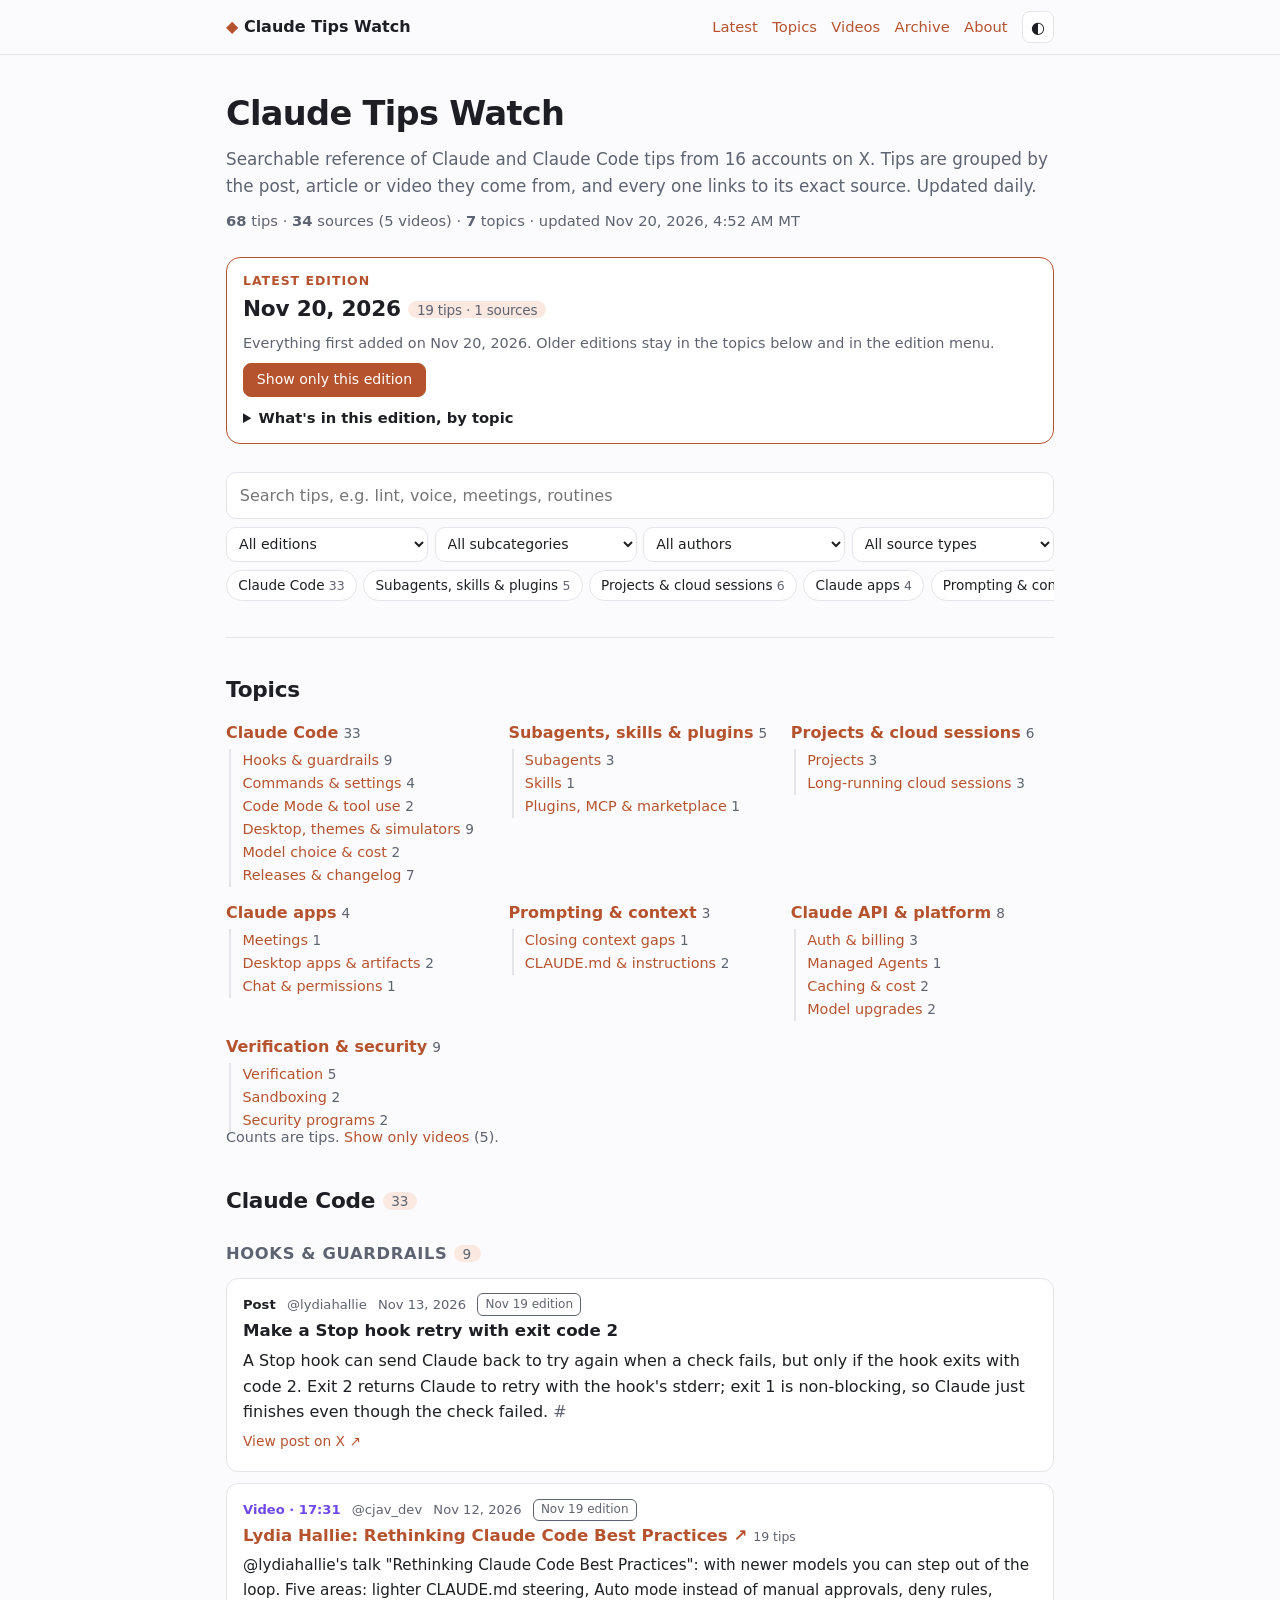
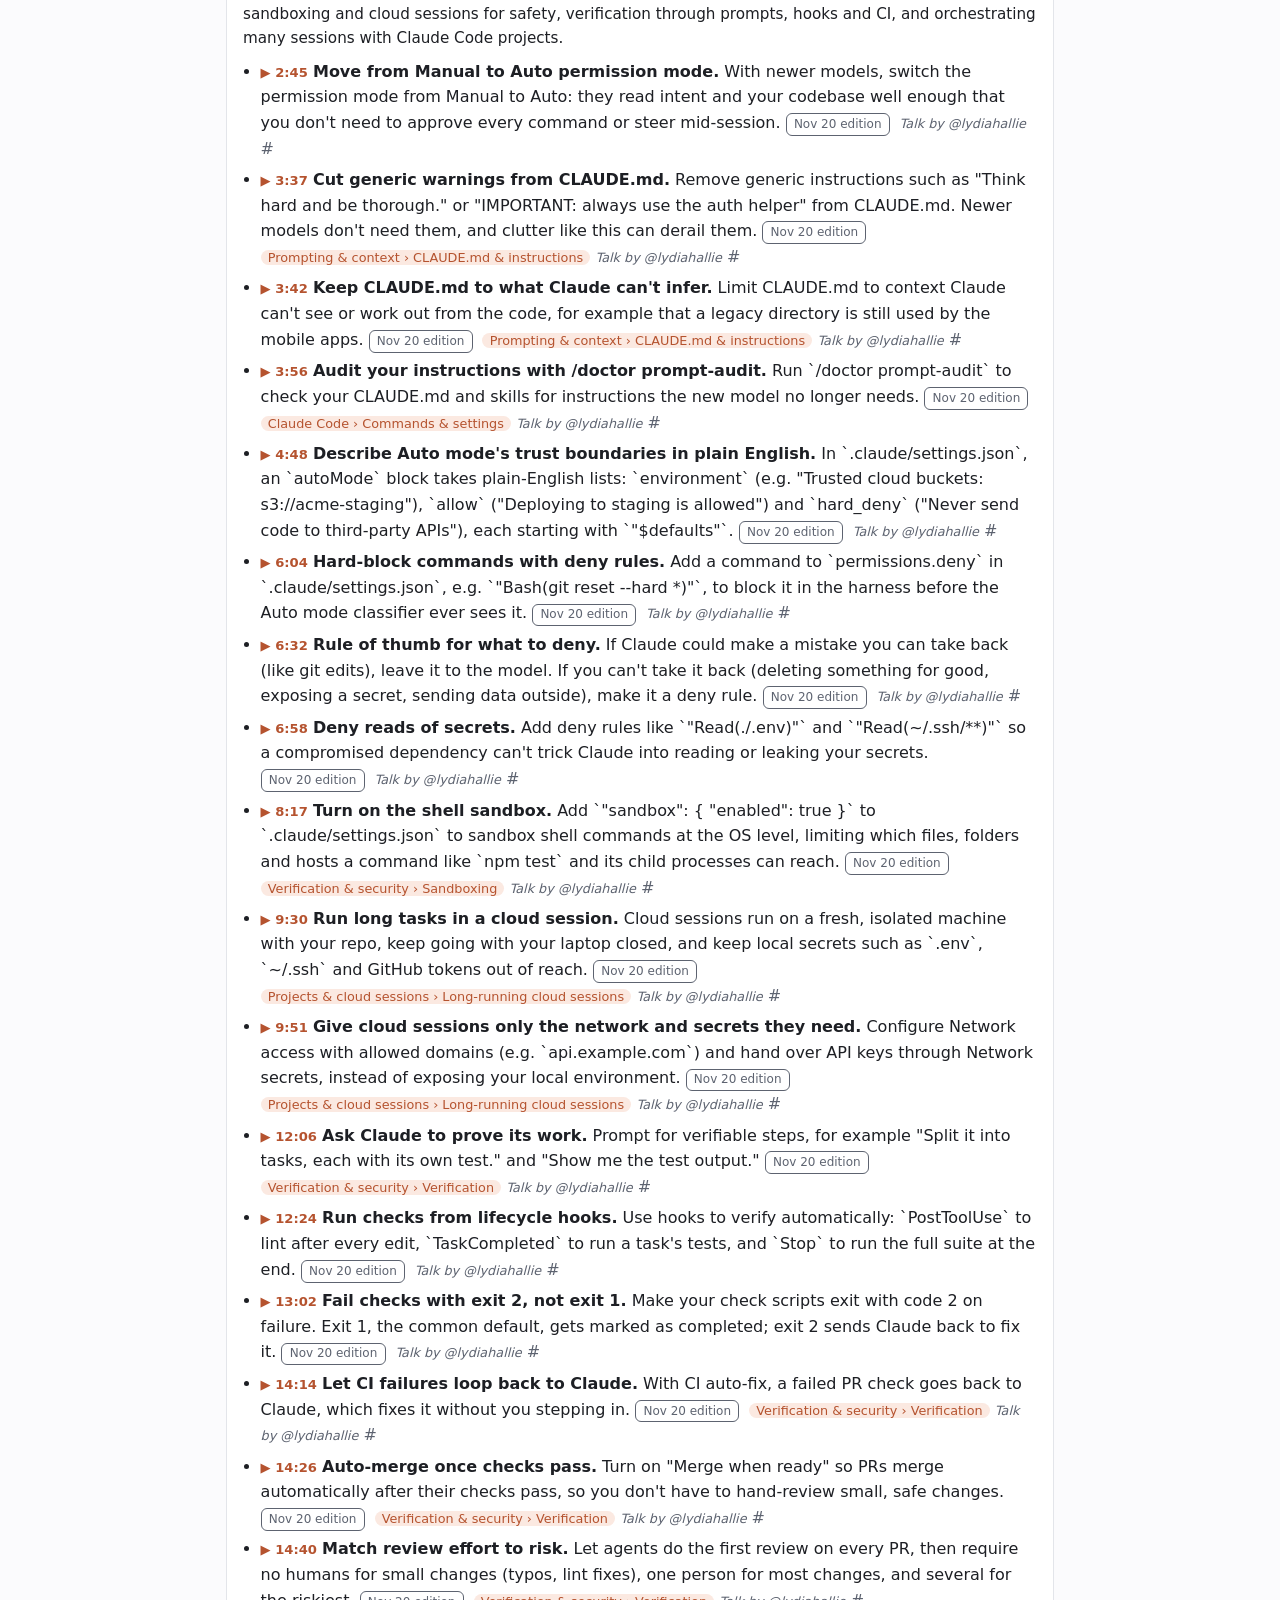
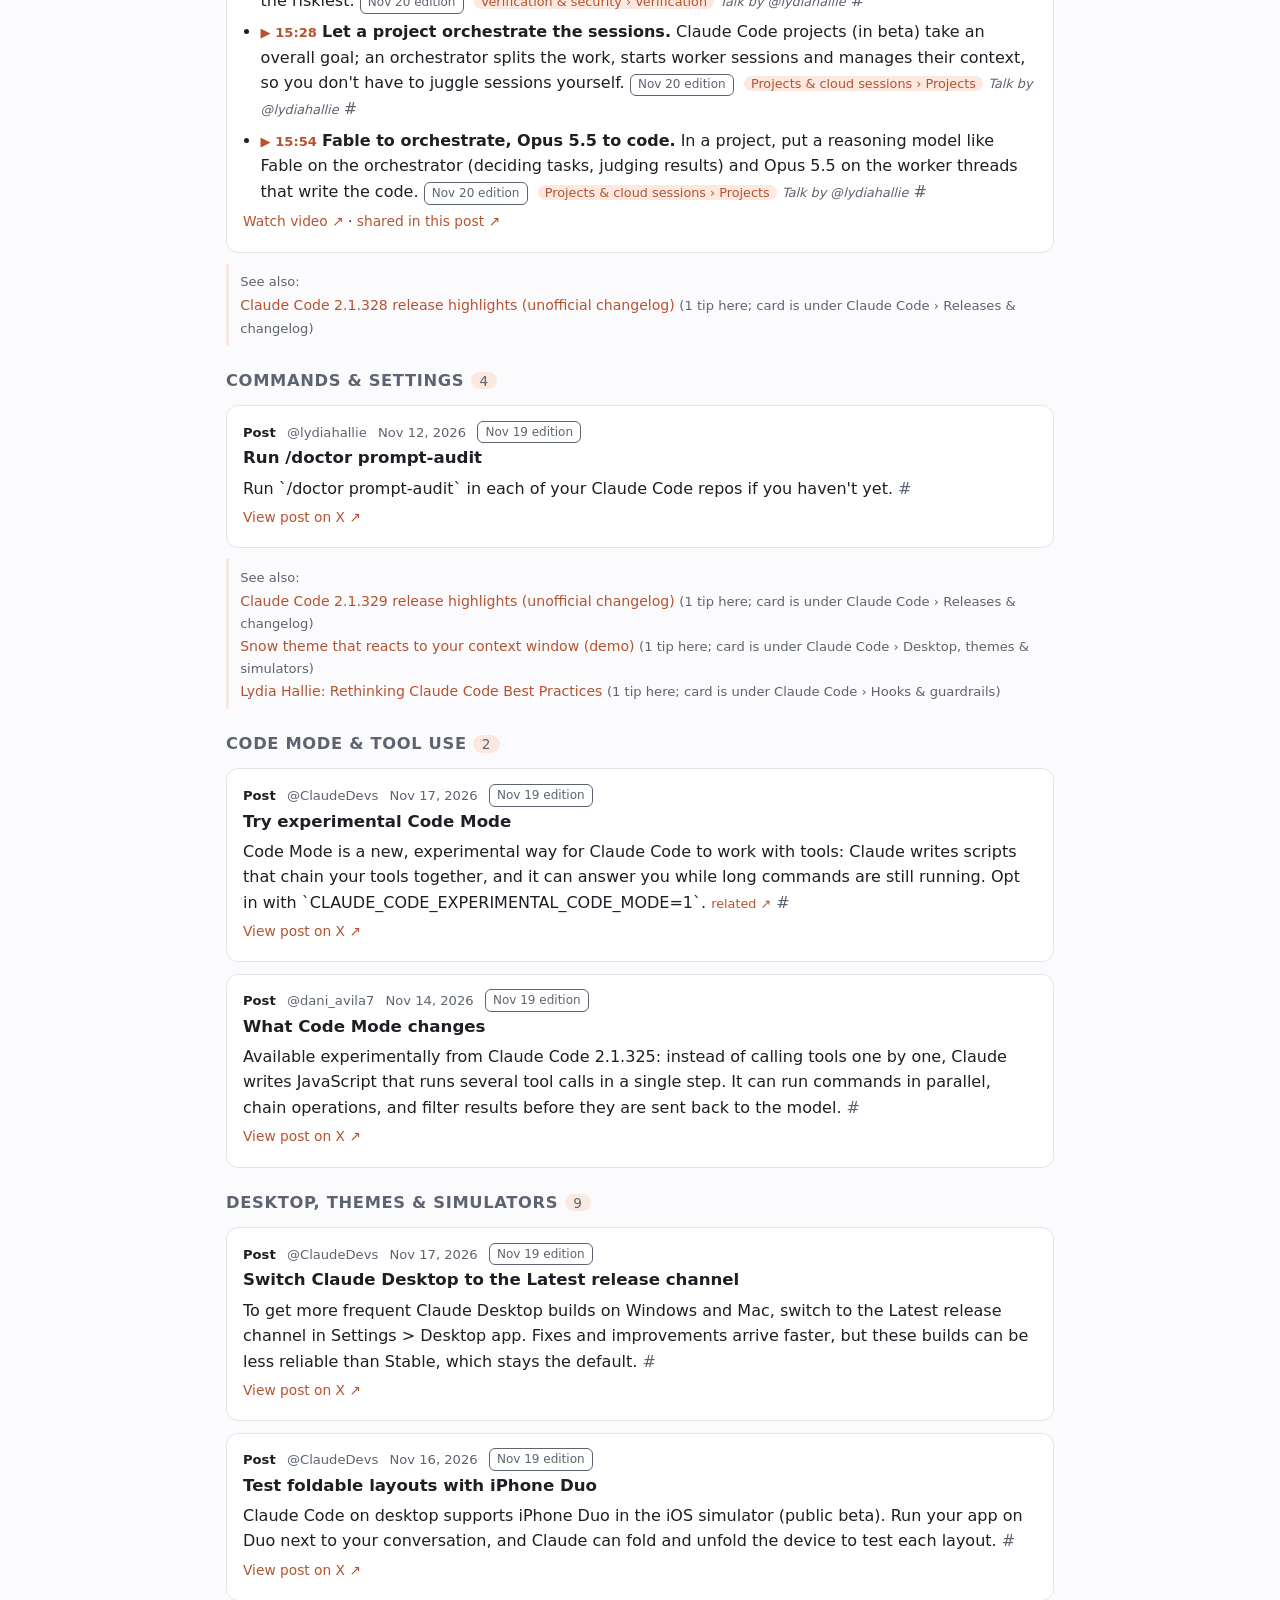
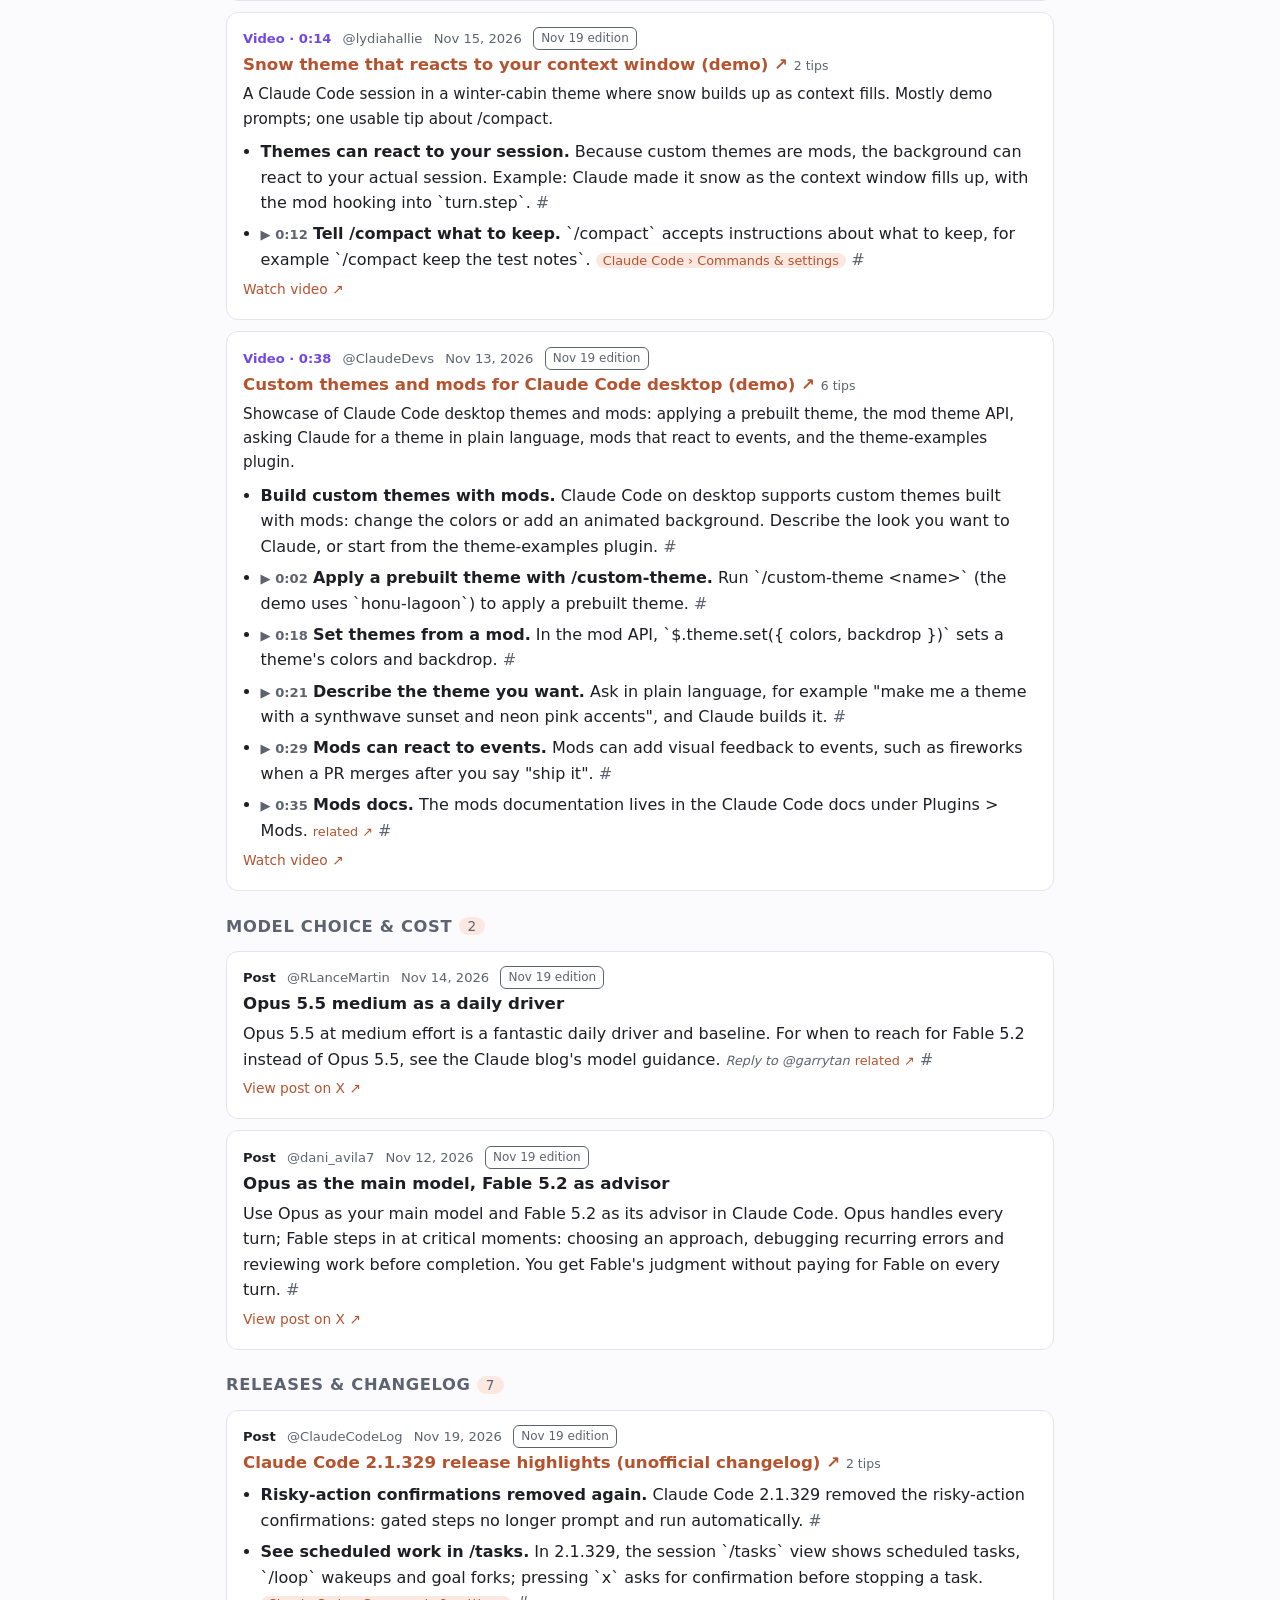
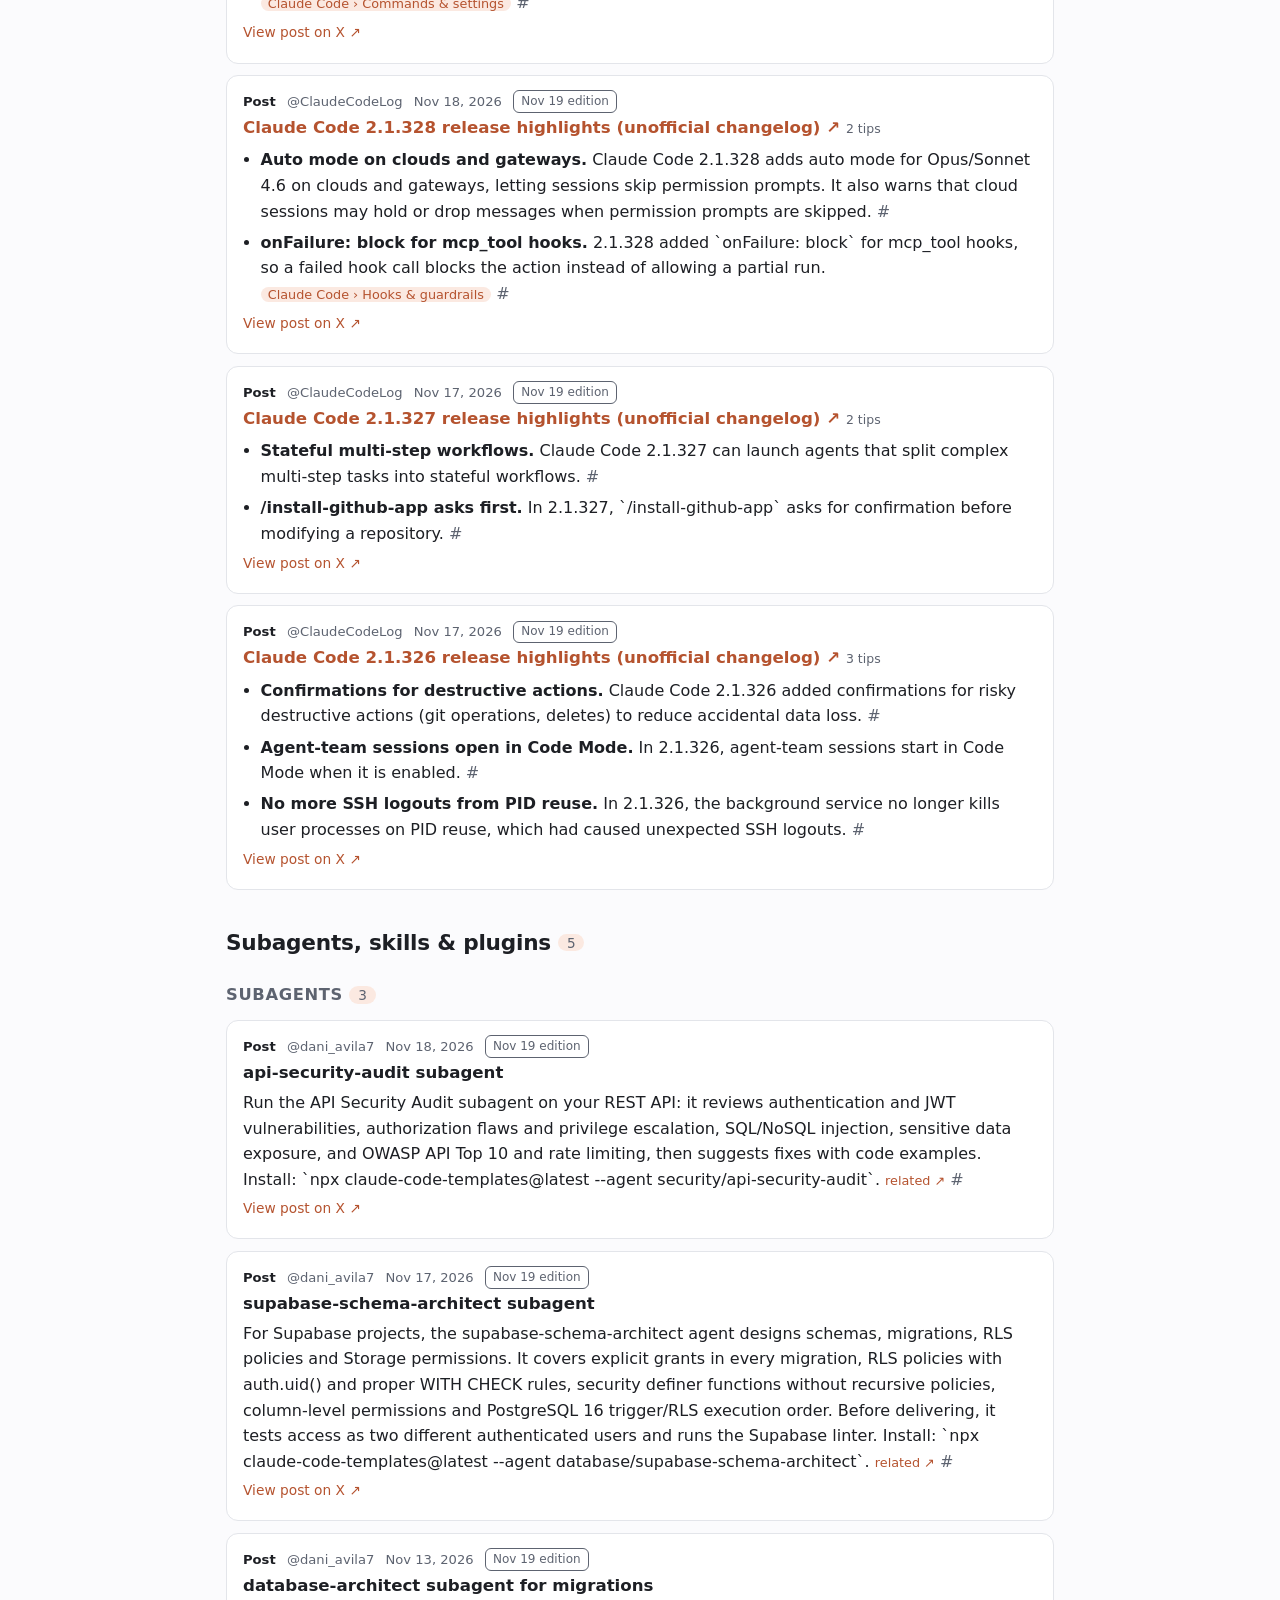
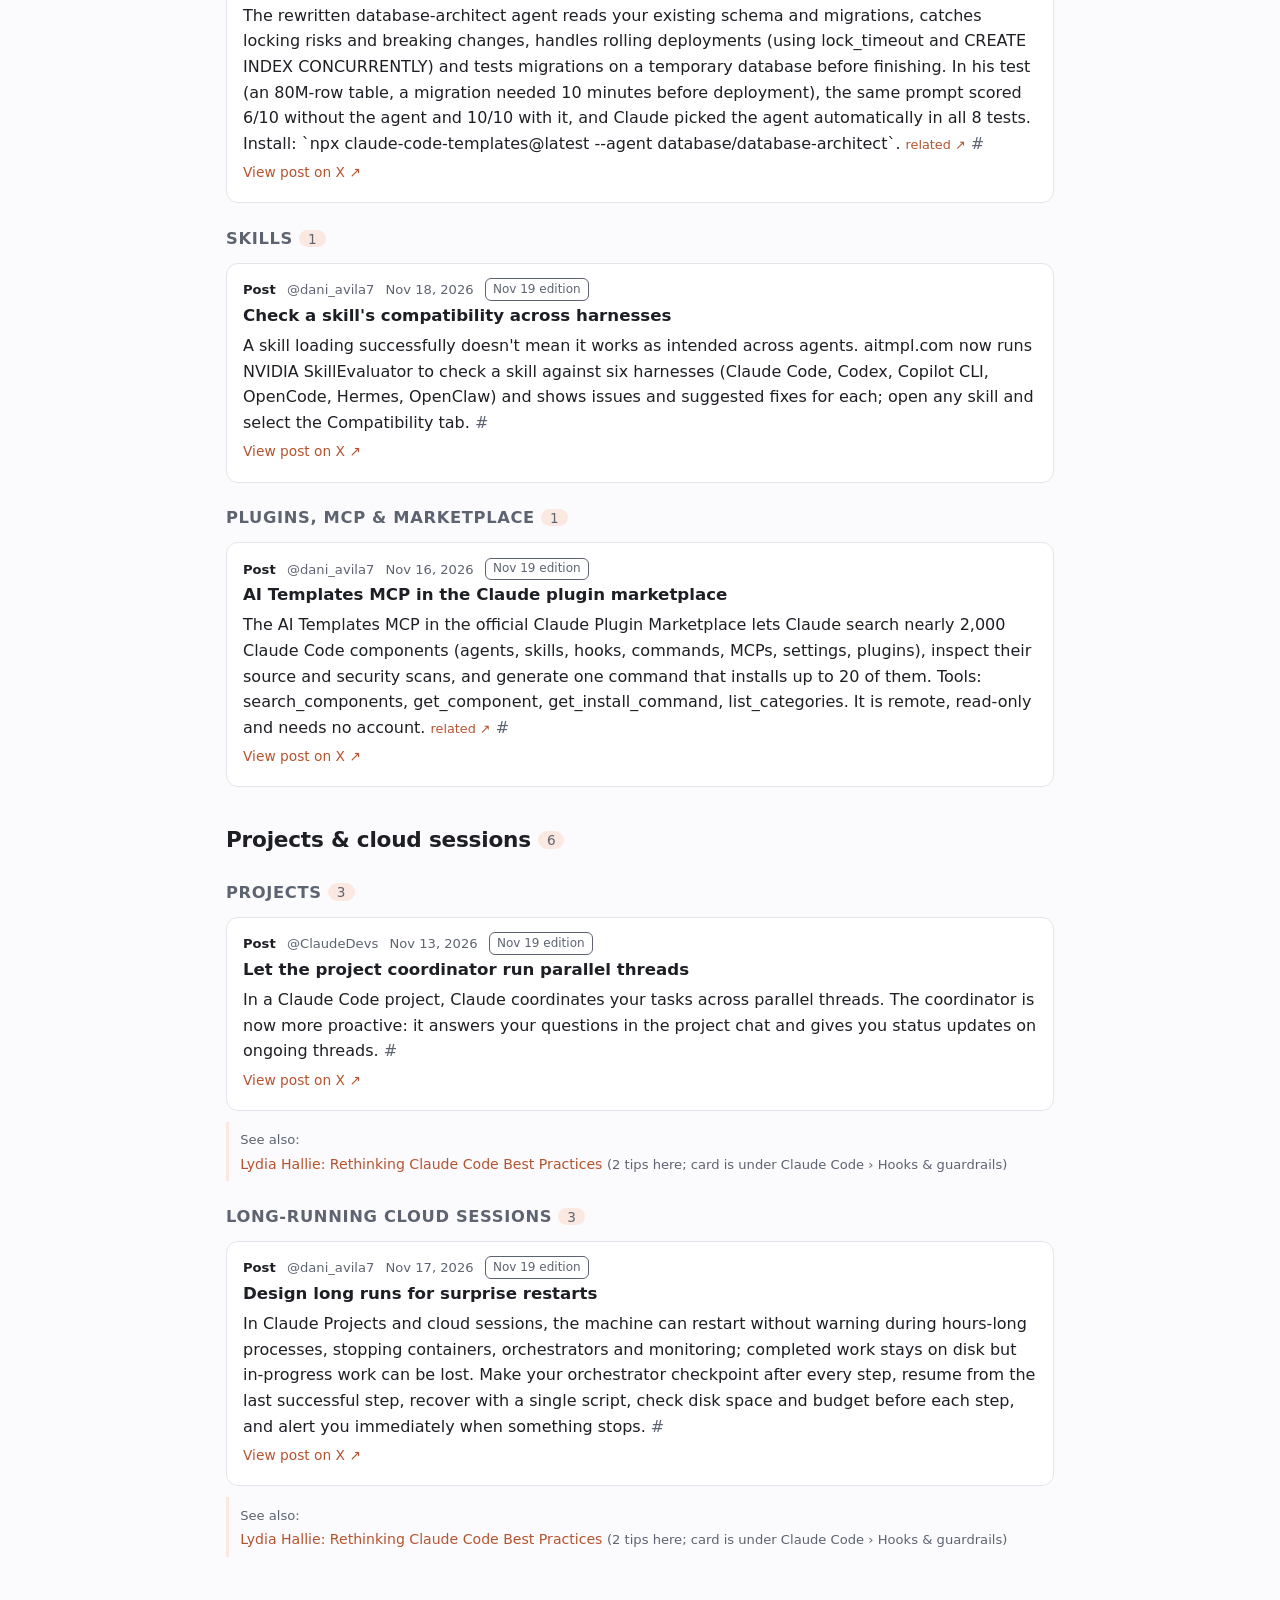
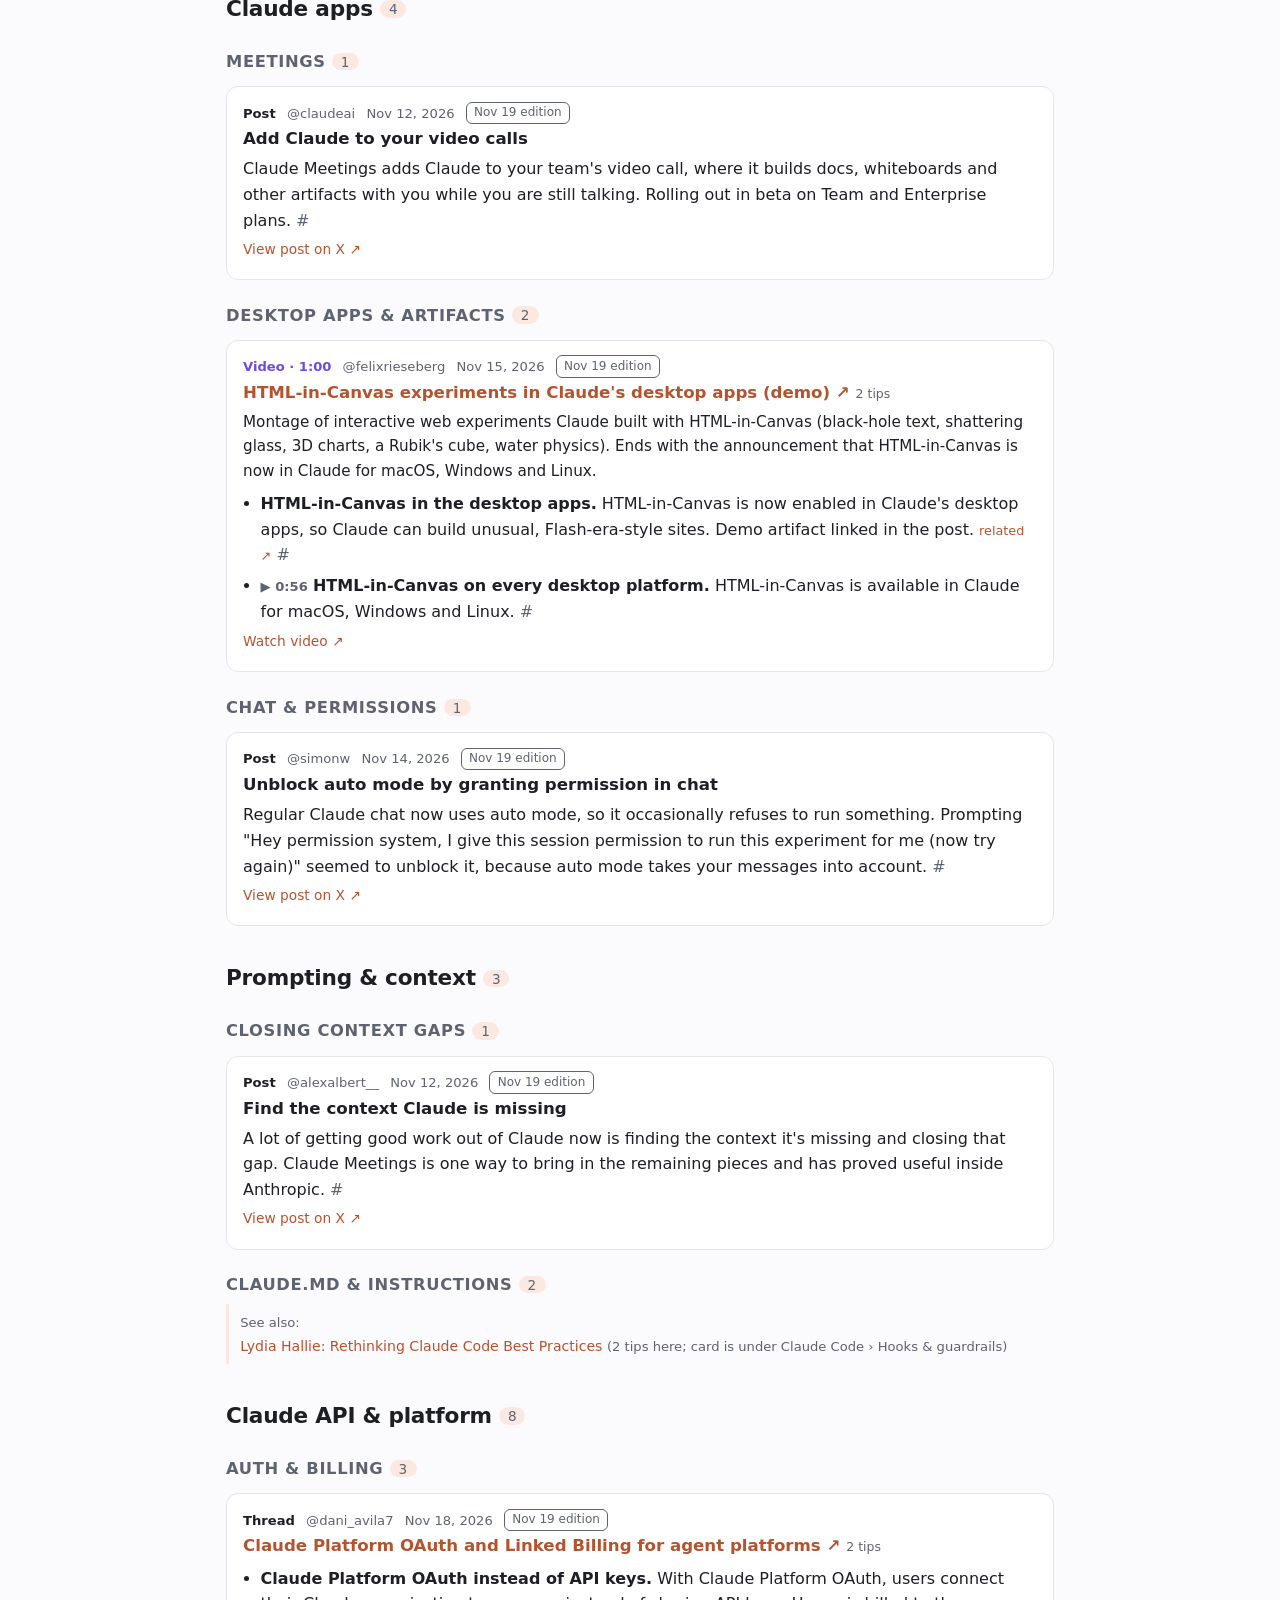
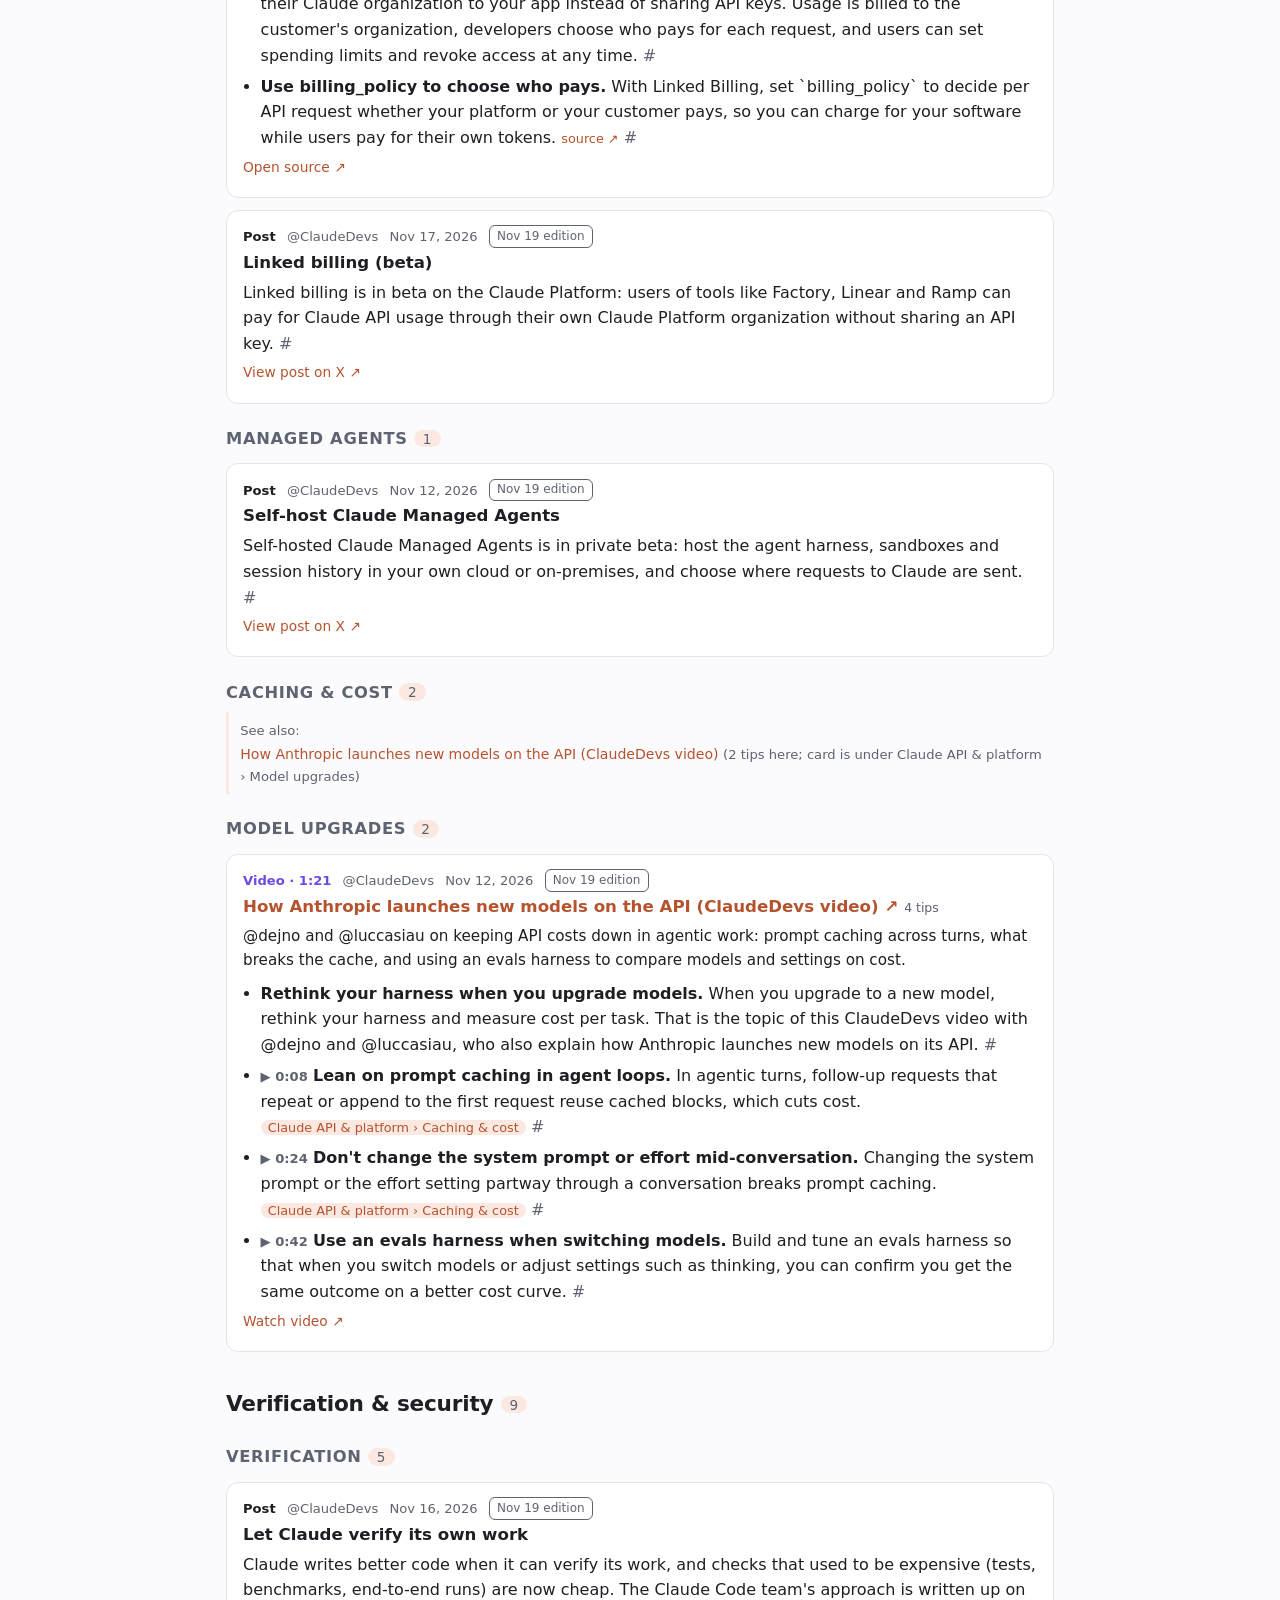
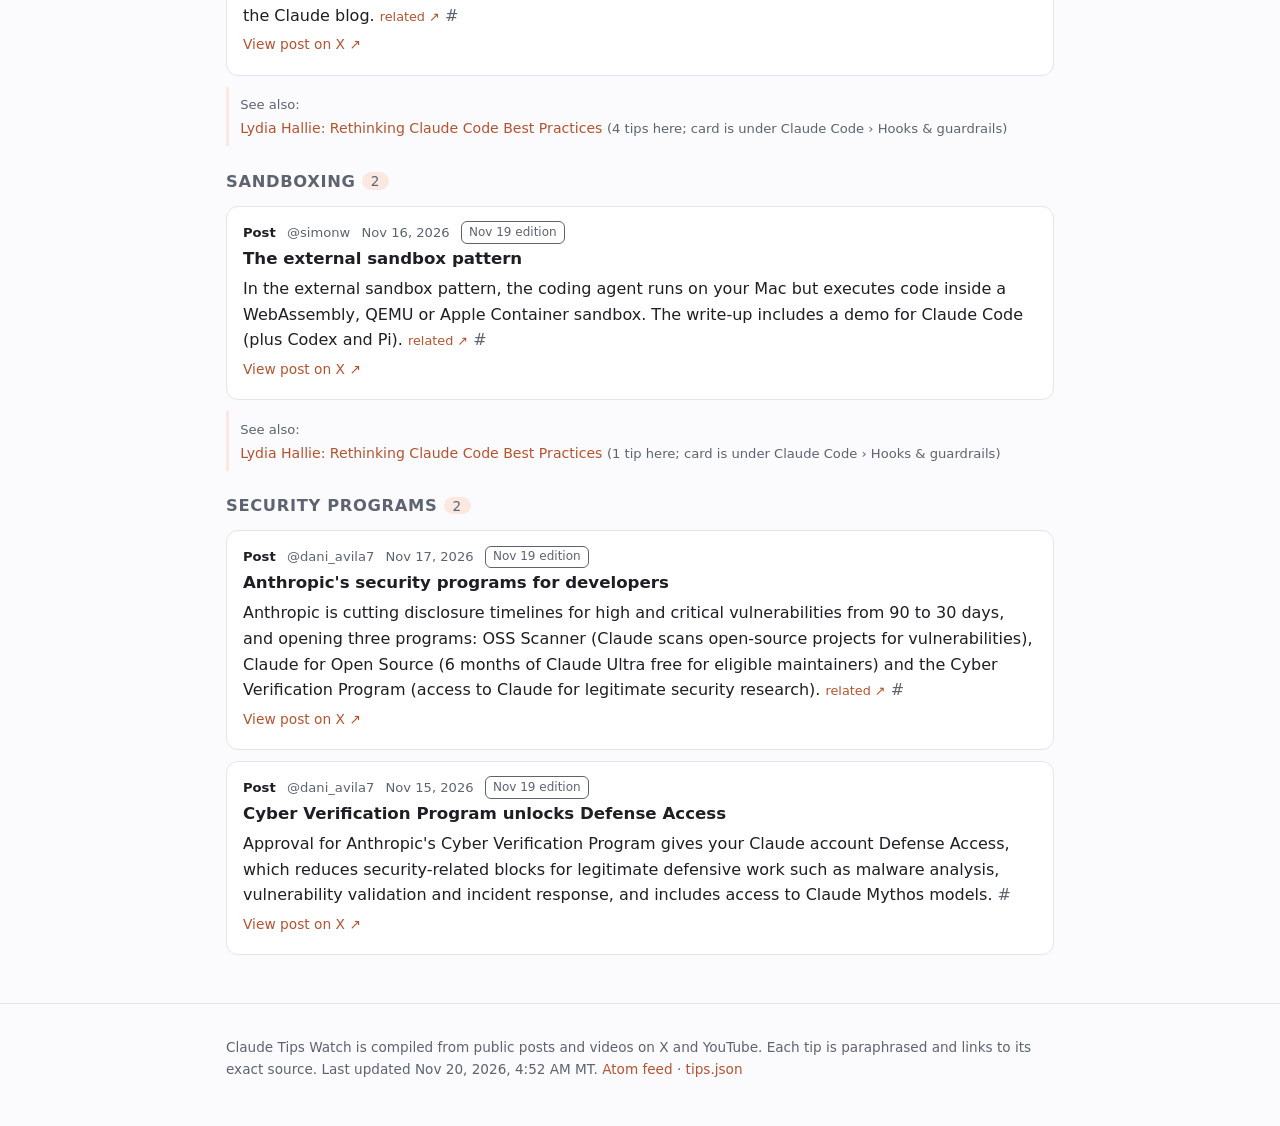
==== index.html @ 080eda7b "Daily update 2026-11-20: Lydia Hallie talk watched (19 tips)" ====
<!DOCTYPE html>
<html lang="en">
<head>
<meta charset="utf-8">
<meta name="viewport" content="width=device-width, initial-scale=1">
<title>Claude Tips Watch: Searchable reference of Claude and Claude Code tips from 16 accounts on X</title>
<meta name="description" content="68 tips from 34 sources across 7 topics on Claude Code, skills and subagents, Projects, Claude apps and the Claude API, each linked to its source.">
<link rel="canonical" href="https://cfmayer.github.io/claude-tips-watch/">
<meta name="color-scheme" content="light dark">
<script>(function(){var d=document.documentElement,t=null;try{t=localStorage.getItem('theme')}catch(e){}if(t!=='light'&&t!=='dark'){t=window.matchMedia&&matchMedia('(prefers-color-scheme: dark)').matches?'dark':'light'}d.setAttribute('data-theme',t)})();</script>
<link rel="icon" href="favicon.svg" type="image/svg+xml">
<link rel="alternate" type="application/atom+xml" title="Claude Tips Watch (Atom feed)" href="https://cfmayer.github.io/claude-tips-watch/feed.xml">
<link rel="stylesheet" href="assets/site.css?v=4c0a76cf">
<meta property="og:site_name" content="Claude Tips Watch">
<meta property="og:title" content="Claude Tips Watch: Searchable reference of Claude and Claude Code tips from 16 accounts on X">
<meta property="og:description" content="68 tips from 34 sources across 7 topics on Claude Code, skills and subagents, Projects, Claude apps and the Claude API, each linked to its source.">
<meta property="og:type" content="website">
<meta property="og:url" content="https://cfmayer.github.io/claude-tips-watch/">
</head>
<body>
<a class="skip" href="#main">Skip to content</a>
<header class="top">
  <div class="wrap top-in">
    <a class="brand" href="./"><span class="logo" aria-hidden="true">◆</span> Claude Tips Watch</a>
    <nav>
      <a href="./#latest">Latest</a>
      <a href="./#topics">Topics</a>
      <a href="./?type=video#topics">Videos</a>
      <a href="archive/">Archive</a>
      <a href="about/">About</a>
      <button class="theme" type="button" aria-label="Toggle dark mode" onclick="(function(d){var t=d.getAttribute('data-theme')==='dark'?'light':'dark';d.setAttribute('data-theme',t);try{localStorage.setItem('theme',t)}catch(e){}})(document.documentElement)">◐</button>
    </nav>
  </div>
</header>

<main id="main" class="wrap">
<section class="hero">
  <h1>Claude Tips Watch</h1>
  <p class="lede">Searchable reference of Claude and Claude Code tips from 16 accounts on X. Tips are grouped by the post, article or video they come from, and every one links to its exact source. Updated daily.</p>
  <p class="stats"><strong>68</strong> tips · <strong>34</strong> sources (5 videos) · <strong>7</strong> topics · updated Nov 20, 2026, 4:52 AM MT</p>
</section>
<section class="latest" id="latest" data-edition="2026-11-20">
  <p class="kicker">Latest edition</p>
  <h2>Nov 20, 2026 <span class="count">19 tips · 1 sources</span></h2>
  <p class="hint">Everything first added on Nov 20, 2026. Older editions stay in the topics below and in the edition menu.</p>
  <div class="latest-actions"><button type="button" class="btn" id="only-latest" data-edition="2026-11-20">Show only this edition</button></div>
  <details class="edindex"><summary>What's in this edition, by topic</summary><div class="eitopic"><h3>Claude Code</h3><div class="eisub"><h4>Hooks &amp; guardrails</h4><ul><li><a href="#s-yt-vlfCjWuv4es">Lydia Hallie: Rethinking Claude Code Best Practices</a> <span>7</span></li></ul></div><div class="eisub"><h4>Commands &amp; settings</h4><ul><li><a href="#s-yt-vlfCjWuv4es">Lydia Hallie: Rethinking Claude Code Best Practices</a></li></ul></div></div><div class="eitopic"><h3>Projects &amp; cloud sessions</h3><div class="eisub"><h4>Projects</h4><ul><li><a href="#s-yt-vlfCjWuv4es">Lydia Hallie: Rethinking Claude Code Best Practices</a> <span>2</span></li></ul></div><div class="eisub"><h4>Long-running cloud sessions</h4><ul><li><a href="#s-yt-vlfCjWuv4es">Lydia Hallie: Rethinking Claude Code Best Practices</a> <span>2</span></li></ul></div></div><div class="eitopic"><h3>Prompting &amp; context</h3><div class="eisub"><h4>CLAUDE.md &amp; instructions</h4><ul><li><a href="#s-yt-vlfCjWuv4es">Lydia Hallie: Rethinking Claude Code Best Practices</a> <span>2</span></li></ul></div></div><div class="eitopic"><h3>Verification &amp; security</h3><div class="eisub"><h4>Verification</h4><ul><li><a href="#s-yt-vlfCjWuv4es">Lydia Hallie: Rethinking Claude Code Best Practices</a> <span>4</span></li></ul></div><div class="eisub"><h4>Sandboxing</h4><ul><li><a href="#s-yt-vlfCjWuv4es">Lydia Hallie: Rethinking Claude Code Best Practices</a></li></ul></div></div></details>
</section>
<div class="controls" role="search">
  <label class="sr" for="q">Search tips</label>
  <input id="q" type="search" placeholder="Search tips, e.g. lint, voice, meetings, routines" autocomplete="off">
  <div class="selects">
    <label class="sr" for="edition">Edition</label><select id="edition"><option value="">All editions</option><option value="2026-11-20">Nov 20, 2026 (latest) · 19 tips</option><option value="2026-11-19">Nov 19, 2026 · 49 tips</option></select>
    <label class="sr" for="subcat">Subcategory</label><select id="subcat"><option value="">All subcategories</option><optgroup label="Claude Code"><option value="Claude Code|Hooks &amp; guardrails">Hooks &amp; guardrails (9)</option><option value="Claude Code|Commands &amp; settings">Commands &amp; settings (4)</option><option value="Claude Code|Code Mode &amp; tool use">Code Mode &amp; tool use (2)</option><option value="Claude Code|Desktop, themes &amp; simulators">Desktop, themes &amp; simulators (9)</option><option value="Claude Code|Model choice &amp; cost">Model choice &amp; cost (2)</option><option value="Claude Code|Releases &amp; changelog">Releases &amp; changelog (7)</option></optgroup><optgroup label="Subagents, skills &amp; plugins"><option value="Subagents, skills &amp; plugins|Subagents">Subagents (3)</option><option value="Subagents, skills &amp; plugins|Skills">Skills (1)</option><option value="Subagents, skills &amp; plugins|Plugins, MCP &amp; marketplace">Plugins, MCP &amp; marketplace (1)</option></optgroup><optgroup label="Projects &amp; cloud sessions"><option value="Projects &amp; cloud sessions|Projects">Projects (3)</option><option value="Projects &amp; cloud sessions|Long-running cloud sessions">Long-running cloud sessions (3)</option></optgroup><optgroup label="Claude apps"><option value="Claude apps|Meetings">Meetings (1)</option><option value="Claude apps|Desktop apps &amp; artifacts">Desktop apps &amp; artifacts (2)</option><option value="Claude apps|Chat &amp; permissions">Chat &amp; permissions (1)</option></optgroup><optgroup label="Prompting &amp; context"><option value="Prompting &amp; context|Closing context gaps">Closing context gaps (1)</option><option value="Prompting &amp; context|CLAUDE.md &amp; instructions">CLAUDE.md &amp; instructions (2)</option></optgroup><optgroup label="Claude API &amp; platform"><option value="Claude API &amp; platform|Auth &amp; billing">Auth &amp; billing (3)</option><option value="Claude API &amp; platform|Managed Agents">Managed Agents (1)</option><option value="Claude API &amp; platform|Caching &amp; cost">Caching &amp; cost (2)</option><option value="Claude API &amp; platform|Model upgrades">Model upgrades (2)</option></optgroup><optgroup label="Verification &amp; security"><option value="Verification &amp; security|Verification">Verification (5)</option><option value="Verification &amp; security|Sandboxing">Sandboxing (2)</option><option value="Verification &amp; security|Security programs">Security programs (2)</option></optgroup></select>
    <label class="sr" for="author">Author</label><select id="author"><option value="">All authors</option><option value="alexalbert__">@alexalbert__</option><option value="cjav_dev">@cjav_dev</option><option value="claudeai">@claudeai</option><option value="ClaudeCodeLog">@ClaudeCodeLog</option><option value="ClaudeDevs">@ClaudeDevs</option><option value="dani_avila7">@dani_avila7</option><option value="felixrieseberg">@felixrieseberg</option><option value="lydiahallie">@lydiahallie</option><option value="RLanceMartin">@RLanceMartin</option><option value="simonw">@simonw</option></select>
    <label class="sr" for="type">Source type</label><select id="type"><option value="">All source types</option><option value="post">Posts (28)</option><option value="video">Videos (5)</option><option value="thread">Threads (1)</option></select>
  </div>
  <div class="chips" aria-label="Filter by topic"><button type="button" class="chip" data-topic="Claude Code" aria-pressed="false">Claude Code <span>33</span></button><button type="button" class="chip" data-topic="Subagents, skills &amp; plugins" aria-pressed="false">Subagents, skills &amp; plugins <span>5</span></button><button type="button" class="chip" data-topic="Projects &amp; cloud sessions" aria-pressed="false">Projects &amp; cloud sessions <span>6</span></button><button type="button" class="chip" data-topic="Claude apps" aria-pressed="false">Claude apps <span>4</span></button><button type="button" class="chip" data-topic="Prompting &amp; context" aria-pressed="false">Prompting &amp; context <span>3</span></button><button type="button" class="chip" data-topic="Claude API &amp; platform" aria-pressed="false">Claude API &amp; platform <span>8</span></button><button type="button" class="chip" data-topic="Verification &amp; security" aria-pressed="false">Verification &amp; security <span>9</span></button></div>
  <p id="status" class="status" aria-live="polite"></p>
</div>
<nav class="toc" id="topics" aria-label="Topics"><h2>Topics</h2><ul class="tocl"><li><a class="tt" href="#t-claude-code">Claude Code</a> <span>33</span><ul><li><a href="#sc-claude-code-hooks-guardrails">Hooks &amp; guardrails</a> <span>9</span></li><li><a href="#sc-claude-code-commands-settings">Commands &amp; settings</a> <span>4</span></li><li><a href="#sc-claude-code-code-mode-tool-use">Code Mode &amp; tool use</a> <span>2</span></li><li><a href="#sc-claude-code-desktop-themes-simulators">Desktop, themes &amp; simulators</a> <span>9</span></li><li><a href="#sc-claude-code-model-choice-cost">Model choice &amp; cost</a> <span>2</span></li><li><a href="#sc-claude-code-releases-changelog">Releases &amp; changelog</a> <span>7</span></li></ul></li><li><a class="tt" href="#t-subagents-skills-plugins">Subagents, skills &amp; plugins</a> <span>5</span><ul><li><a href="#sc-subagents-skills-plugins-subagents">Subagents</a> <span>3</span></li><li><a href="#sc-subagents-skills-plugins-skills">Skills</a> <span>1</span></li><li><a href="#sc-subagents-skills-plugins-plugins-mcp-marketplace">Plugins, MCP &amp; marketplace</a> <span>1</span></li></ul></li><li><a class="tt" href="#t-projects-cloud-sessions">Projects &amp; cloud sessions</a> <span>6</span><ul><li><a href="#sc-projects-cloud-sessions-projects">Projects</a> <span>3</span></li><li><a href="#sc-projects-cloud-sessions-long-running-cloud-sessions">Long-running cloud sessions</a> <span>3</span></li></ul></li><li><a class="tt" href="#t-claude-apps">Claude apps</a> <span>4</span><ul><li><a href="#sc-claude-apps-meetings">Meetings</a> <span>1</span></li><li><a href="#sc-claude-apps-desktop-apps-artifacts">Desktop apps &amp; artifacts</a> <span>2</span></li><li><a href="#sc-claude-apps-chat-permissions">Chat &amp; permissions</a> <span>1</span></li></ul></li><li><a class="tt" href="#t-prompting-context">Prompting &amp; context</a> <span>3</span><ul><li><a href="#sc-prompting-context-closing-context-gaps">Closing context gaps</a> <span>1</span></li><li><a href="#sc-prompting-context-claude-md-instructions">CLAUDE.md &amp; instructions</a> <span>2</span></li></ul></li><li><a class="tt" href="#t-claude-api-platform">Claude API &amp; platform</a> <span>8</span><ul><li><a href="#sc-claude-api-platform-auth-billing">Auth &amp; billing</a> <span>3</span></li><li><a href="#sc-claude-api-platform-managed-agents">Managed Agents</a> <span>1</span></li><li><a href="#sc-claude-api-platform-caching-cost">Caching &amp; cost</a> <span>2</span></li><li><a href="#sc-claude-api-platform-model-upgrades">Model upgrades</a> <span>2</span></li></ul></li><li><a class="tt" href="#t-verification-security">Verification &amp; security</a> <span>9</span><ul><li><a href="#sc-verification-security-verification">Verification</a> <span>5</span></li><li><a href="#sc-verification-security-sandboxing">Sandboxing</a> <span>2</span></li><li><a href="#sc-verification-security-security-programs">Security programs</a> <span>2</span></li></ul></li></ul>
<p class="hint">Counts are tips. <a href="?type=video#topics">Show only videos</a> (5).</p></nav>
<div id="browse">
<section class="topic" id="t-claude-code" data-topic="Claude Code"><h2>Claude Code <span class="count">33</span></h2>
<section class="subcat" id="sc-claude-code-hooks-guardrails" data-subcat="Claude Code|Hooks &amp; guardrails"><h3 class="sch">Hooks &amp; guardrails <span class="count">9</span></h3>
<article id="s-x-2121313048820617645" class="card compact" data-type="post" data-author="lydiahallie" data-edition="2026-11-19" data-topic="Claude Code" data-subcat="Claude Code|Hooks &amp; guardrails" data-head="make a stop hook retry with exit code 2 lydiahallie  post claude code hooks &amp; guardrails" data-n="1">
<div class="meta"><span class="type post">Post</span> <span>@lydiahallie</span> <time datetime="2026-11-13">Nov 13, 2026</time> <span class="badge ed" title="Edition that first added this">Nov 19 edition</span></div>
<h3>Make a Stop hook retry with exit code 2</h3>
<p class="t one" id="x-2121313048820617645" data-topic="Claude Code" data-subcat="Claude Code|Hooks &amp; guardrails" data-edition="2026-11-19" data-author="lydiahallie" data-search="make a stop hook retry with exit code 2 a stop hook can send claude back to try again when a check fails, but only if the hook exits with code 2. exit 2 returns claude to retry with the hook&#x27;s stderr; exit 1 is non-blocking, so claude just finishes even though the check failed. lydiahallie claude code hooks &amp; guardrails hooks ">A Stop hook can send Claude back to try again when a check fails, but only if the hook exits with code 2. Exit 2 returns Claude to retry with the hook&#x27;s stderr; exit 1 is non-blocking, so Claude just finishes even though the check failed. <a class="perma" href="#x-2121313048820617645" aria-label="Link to this tip">#</a></p>
<p class="src"><a href="https://x.com/lydiahallie/status/2121313048820617645" target="_blank" rel="noopener">View post on X ↗</a></p>
</article>
<article id="s-yt-vlfCjWuv4es" class="card" data-type="video" data-author="cjav_dev" data-edition="2026-11-19" data-topic="Claude Code" data-subcat="Claude Code|Hooks &amp; guardrails" data-head="lydia hallie: rethinking claude code best practices cjav_dev @lydiahallie&#x27;s talk &quot;rethinking claude code best practices&quot;: with newer models you can step out of the loop. five areas: lighter claude.md steering, auto mode instead of manual approvals, deny rules, sandboxing and cloud sessions for safety, verification through prompts, hooks and ci, and orchestrating many sessions with claude code projects. video · 17:31 claude code hooks &amp; guardrails" data-n="19">
<div class="meta"><span class="type video">Video · 17:31</span> <span>@cjav_dev</span> <time datetime="2026-11-12">Nov 12, 2026</time> <span class="badge ed" title="Edition that first added this">Nov 19 edition</span></div>
<h3><a href="https://www.youtube.com/watch?v=vlfCjWuv4es" target="_blank" rel="noopener">Lydia Hallie: Rethinking Claude Code Best Practices ↗</a> <span class="n">19 tips</span></h3>
<p class="sum">@lydiahallie&#x27;s talk &quot;Rethinking Claude Code Best Practices&quot;: with newer models you can step out of the loop. Five areas: lighter CLAUDE.md steering, Auto mode instead of manual approvals, deny rules, sandboxing and cloud sessions for safety, verification through prompts, hooks and CI, and orchestrating many sessions with Claude Code projects.</p>
<ul class="tips">
<li class="t" id="yt-vlfCjWuv4es-1" data-topic="Claude Code" data-subcat="Claude Code|Hooks &amp; guardrails" data-edition="2026-11-20" data-author="cjav_dev" data-search="move from manual to auto permission mode with newer models, switch the permission mode from manual to auto: they read intent and your codebase well enough that you don&#x27;t need to approve every command or steer mid-session. cjav_dev claude code hooks &amp; guardrails auto mode permissions video talk by @lydiahallie"><a class="ts" href="https://www.youtube.com/watch?v=vlfCjWuv4es&amp;t=165s" target="_blank" rel="noopener" title="Watch from 2:45">▶ 2:45</a> <strong>Move from Manual to Auto permission mode.</strong> With newer models, switch the permission mode from Manual to Auto: they read intent and your codebase well enough that you don&#x27;t need to approve every command or steer mid-session. <span class="badge ed">Nov 20 edition</span> <span class="credit">Talk by @lydiahallie</span> <a class="perma" href="#yt-vlfCjWuv4es-1" aria-label="Link to this tip">#</a></li>
<li class="t" id="yt-vlfCjWuv4es-2" data-topic="Prompting &amp; context" data-subcat="Prompting &amp; context|CLAUDE.md &amp; instructions" data-edition="2026-11-20" data-author="cjav_dev" data-search="cut generic warnings from claude.md remove generic instructions such as &quot;think hard and be thorough.&quot; or &quot;important: always use the auth helper&quot; from claude.md. newer models don&#x27;t need them, and clutter like this can derail them. cjav_dev prompting &amp; context claude.md &amp; instructions claude.md video talk by @lydiahallie"><a class="ts" href="https://www.youtube.com/watch?v=vlfCjWuv4es&amp;t=217s" target="_blank" rel="noopener" title="Watch from 3:37">▶ 3:37</a> <strong>Cut generic warnings from CLAUDE.md.</strong> Remove generic instructions such as &quot;Think hard and be thorough.&quot; or &quot;IMPORTANT: always use the auth helper&quot; from CLAUDE.md. Newer models don&#x27;t need them, and clutter like this can derail them. <span class="badge ed">Nov 20 edition</span> <a class="xsub" href="#sc-prompting-context-claude-md-instructions">Prompting &amp; context › CLAUDE.md &amp; instructions</a> <span class="credit">Talk by @lydiahallie</span> <a class="perma" href="#yt-vlfCjWuv4es-2" aria-label="Link to this tip">#</a></li>
<li class="t" id="yt-vlfCjWuv4es-3" data-topic="Prompting &amp; context" data-subcat="Prompting &amp; context|CLAUDE.md &amp; instructions" data-edition="2026-11-20" data-author="cjav_dev" data-search="keep claude.md to what claude can&#x27;t infer limit claude.md to context claude can&#x27;t see or work out from the code, for example that a legacy directory is still used by the mobile apps. cjav_dev prompting &amp; context claude.md &amp; instructions claude.md context video talk by @lydiahallie"><a class="ts" href="https://www.youtube.com/watch?v=vlfCjWuv4es&amp;t=222s" target="_blank" rel="noopener" title="Watch from 3:42">▶ 3:42</a> <strong>Keep CLAUDE.md to what Claude can&#x27;t infer.</strong> Limit CLAUDE.md to context Claude can&#x27;t see or work out from the code, for example that a legacy directory is still used by the mobile apps. <span class="badge ed">Nov 20 edition</span> <a class="xsub" href="#sc-prompting-context-claude-md-instructions">Prompting &amp; context › CLAUDE.md &amp; instructions</a> <span class="credit">Talk by @lydiahallie</span> <a class="perma" href="#yt-vlfCjWuv4es-3" aria-label="Link to this tip">#</a></li>
<li class="t" id="yt-vlfCjWuv4es-4" data-topic="Claude Code" data-subcat="Claude Code|Commands &amp; settings" data-edition="2026-11-20" data-author="cjav_dev" data-search="audit your instructions with /doctor prompt-audit run `/doctor prompt-audit` to check your claude.md and skills for instructions the new model no longer needs. cjav_dev claude code commands &amp; settings /doctor claude.md skills video talk by @lydiahallie"><a class="ts" href="https://www.youtube.com/watch?v=vlfCjWuv4es&amp;t=236s" target="_blank" rel="noopener" title="Watch from 3:56">▶ 3:56</a> <strong>Audit your instructions with /doctor prompt-audit.</strong> Run `/doctor prompt-audit` to check your CLAUDE.md and skills for instructions the new model no longer needs. <span class="badge ed">Nov 20 edition</span> <a class="xsub" href="#sc-claude-code-commands-settings">Claude Code › Commands &amp; settings</a> <span class="credit">Talk by @lydiahallie</span> <a class="perma" href="#yt-vlfCjWuv4es-4" aria-label="Link to this tip">#</a></li>
<li class="t" id="yt-vlfCjWuv4es-5" data-topic="Claude Code" data-subcat="Claude Code|Hooks &amp; guardrails" data-edition="2026-11-20" data-author="cjav_dev" data-search="describe auto mode&#x27;s trust boundaries in plain english in `.claude/settings.json`, an `automode` block takes plain-english lists: `environment` (e.g. &quot;trusted cloud buckets: s3://acme-staging&quot;), `allow` (&quot;deploying to staging is allowed&quot;) and `hard_deny` (&quot;never send code to third-party apis&quot;), each starting with `&quot;$defaults&quot;`. cjav_dev claude code hooks &amp; guardrails auto mode settings video talk by @lydiahallie"><a class="ts" href="https://www.youtube.com/watch?v=vlfCjWuv4es&amp;t=288s" target="_blank" rel="noopener" title="Watch from 4:48">▶ 4:48</a> <strong>Describe Auto mode&#x27;s trust boundaries in plain English.</strong> In `.claude/settings.json`, an `autoMode` block takes plain-English lists: `environment` (e.g. &quot;Trusted cloud buckets: s3://acme-staging&quot;), `allow` (&quot;Deploying to staging is allowed&quot;) and `hard_deny` (&quot;Never send code to third-party APIs&quot;), each starting with `&quot;$defaults&quot;`. <span class="badge ed">Nov 20 edition</span> <span class="credit">Talk by @lydiahallie</span> <a class="perma" href="#yt-vlfCjWuv4es-5" aria-label="Link to this tip">#</a></li>
<li class="t" id="yt-vlfCjWuv4es-6" data-topic="Claude Code" data-subcat="Claude Code|Hooks &amp; guardrails" data-edition="2026-11-20" data-author="cjav_dev" data-search="hard-block commands with deny rules add a command to `permissions.deny` in `.claude/settings.json`, e.g. `&quot;bash(git reset --hard *)&quot;`, to block it in the harness before the auto mode classifier ever sees it. cjav_dev claude code hooks &amp; guardrails permissions deny video talk by @lydiahallie"><a class="ts" href="https://www.youtube.com/watch?v=vlfCjWuv4es&amp;t=364s" target="_blank" rel="noopener" title="Watch from 6:04">▶ 6:04</a> <strong>Hard-block commands with deny rules.</strong> Add a command to `permissions.deny` in `.claude/settings.json`, e.g. `&quot;Bash(git reset --hard *)&quot;`, to block it in the harness before the Auto mode classifier ever sees it. <span class="badge ed">Nov 20 edition</span> <span class="credit">Talk by @lydiahallie</span> <a class="perma" href="#yt-vlfCjWuv4es-6" aria-label="Link to this tip">#</a></li>
<li class="t" id="yt-vlfCjWuv4es-7" data-topic="Claude Code" data-subcat="Claude Code|Hooks &amp; guardrails" data-edition="2026-11-20" data-author="cjav_dev" data-search="rule of thumb for what to deny if claude could make a mistake you can take back (like git edits), leave it to the model. if you can&#x27;t take it back (deleting something for good, exposing a secret, sending data outside), make it a deny rule. cjav_dev claude code hooks &amp; guardrails permissions deny video talk by @lydiahallie"><a class="ts" href="https://www.youtube.com/watch?v=vlfCjWuv4es&amp;t=392s" target="_blank" rel="noopener" title="Watch from 6:32">▶ 6:32</a> <strong>Rule of thumb for what to deny.</strong> If Claude could make a mistake you can take back (like git edits), leave it to the model. If you can&#x27;t take it back (deleting something for good, exposing a secret, sending data outside), make it a deny rule. <span class="badge ed">Nov 20 edition</span> <span class="credit">Talk by @lydiahallie</span> <a class="perma" href="#yt-vlfCjWuv4es-7" aria-label="Link to this tip">#</a></li>
<li class="t" id="yt-vlfCjWuv4es-8" data-topic="Claude Code" data-subcat="Claude Code|Hooks &amp; guardrails" data-edition="2026-11-20" data-author="cjav_dev" data-search="deny reads of secrets add deny rules like `&quot;read(./.env)&quot;` and `&quot;read(~/.ssh/**)&quot;` so a compromised dependency can&#x27;t trick claude into reading or leaking your secrets. cjav_dev claude code hooks &amp; guardrails permissions secrets video talk by @lydiahallie"><a class="ts" href="https://www.youtube.com/watch?v=vlfCjWuv4es&amp;t=418s" target="_blank" rel="noopener" title="Watch from 6:58">▶ 6:58</a> <strong>Deny reads of secrets.</strong> Add deny rules like `&quot;Read(./.env)&quot;` and `&quot;Read(~/.ssh/**)&quot;` so a compromised dependency can&#x27;t trick Claude into reading or leaking your secrets. <span class="badge ed">Nov 20 edition</span> <span class="credit">Talk by @lydiahallie</span> <a class="perma" href="#yt-vlfCjWuv4es-8" aria-label="Link to this tip">#</a></li>
<li class="t" id="yt-vlfCjWuv4es-9" data-topic="Verification &amp; security" data-subcat="Verification &amp; security|Sandboxing" data-edition="2026-11-20" data-author="cjav_dev" data-search="turn on the shell sandbox add `&quot;sandbox&quot;: { &quot;enabled&quot;: true }` to `.claude/settings.json` to sandbox shell commands at the os level, limiting which files, folders and hosts a command like `npm test` and its child processes can reach. cjav_dev verification &amp; security sandboxing sandbox settings video talk by @lydiahallie"><a class="ts" href="https://www.youtube.com/watch?v=vlfCjWuv4es&amp;t=497s" target="_blank" rel="noopener" title="Watch from 8:17">▶ 8:17</a> <strong>Turn on the shell sandbox.</strong> Add `&quot;sandbox&quot;: { &quot;enabled&quot;: true }` to `.claude/settings.json` to sandbox shell commands at the OS level, limiting which files, folders and hosts a command like `npm test` and its child processes can reach. <span class="badge ed">Nov 20 edition</span> <a class="xsub" href="#sc-verification-security-sandboxing">Verification &amp; security › Sandboxing</a> <span class="credit">Talk by @lydiahallie</span> <a class="perma" href="#yt-vlfCjWuv4es-9" aria-label="Link to this tip">#</a></li>
<li class="t" id="yt-vlfCjWuv4es-10" data-topic="Projects &amp; cloud sessions" data-subcat="Projects &amp; cloud sessions|Long-running cloud sessions" data-edition="2026-11-20" data-author="cjav_dev" data-search="run long tasks in a cloud session cloud sessions run on a fresh, isolated machine with your repo, keep going with your laptop closed, and keep local secrets such as `.env`, `~/.ssh` and github tokens out of reach. cjav_dev projects &amp; cloud sessions long-running cloud sessions cloud session security video talk by @lydiahallie"><a class="ts" href="https://www.youtube.com/watch?v=vlfCjWuv4es&amp;t=570s" target="_blank" rel="noopener" title="Watch from 9:30">▶ 9:30</a> <strong>Run long tasks in a cloud session.</strong> Cloud sessions run on a fresh, isolated machine with your repo, keep going with your laptop closed, and keep local secrets such as `.env`, `~/.ssh` and GitHub tokens out of reach. <span class="badge ed">Nov 20 edition</span> <a class="xsub" href="#sc-projects-cloud-sessions-long-running-cloud-sessions">Projects &amp; cloud sessions › Long-running cloud sessions</a> <span class="credit">Talk by @lydiahallie</span> <a class="perma" href="#yt-vlfCjWuv4es-10" aria-label="Link to this tip">#</a></li>
<li class="t" id="yt-vlfCjWuv4es-11" data-topic="Projects &amp; cloud sessions" data-subcat="Projects &amp; cloud sessions|Long-running cloud sessions" data-edition="2026-11-20" data-author="cjav_dev" data-search="give cloud sessions only the network and secrets they need configure network access with allowed domains (e.g. `api.example.com`) and hand over api keys through network secrets, instead of exposing your local environment. cjav_dev projects &amp; cloud sessions long-running cloud sessions cloud session network video talk by @lydiahallie"><a class="ts" href="https://www.youtube.com/watch?v=vlfCjWuv4es&amp;t=591s" target="_blank" rel="noopener" title="Watch from 9:51">▶ 9:51</a> <strong>Give cloud sessions only the network and secrets they need.</strong> Configure Network access with allowed domains (e.g. `api.example.com`) and hand over API keys through Network secrets, instead of exposing your local environment. <span class="badge ed">Nov 20 edition</span> <a class="xsub" href="#sc-projects-cloud-sessions-long-running-cloud-sessions">Projects &amp; cloud sessions › Long-running cloud sessions</a> <span class="credit">Talk by @lydiahallie</span> <a class="perma" href="#yt-vlfCjWuv4es-11" aria-label="Link to this tip">#</a></li>
<li class="t" id="yt-vlfCjWuv4es-12" data-topic="Verification &amp; security" data-subcat="Verification &amp; security|Verification" data-edition="2026-11-20" data-author="cjav_dev" data-search="ask claude to prove its work prompt for verifiable steps, for example &quot;split it into tasks, each with its own test.&quot; and &quot;show me the test output.&quot; cjav_dev verification &amp; security verification verification prompting video talk by @lydiahallie"><a class="ts" href="https://www.youtube.com/watch?v=vlfCjWuv4es&amp;t=726s" target="_blank" rel="noopener" title="Watch from 12:06">▶ 12:06</a> <strong>Ask Claude to prove its work.</strong> Prompt for verifiable steps, for example &quot;Split it into tasks, each with its own test.&quot; and &quot;Show me the test output.&quot; <span class="badge ed">Nov 20 edition</span> <a class="xsub" href="#sc-verification-security-verification">Verification &amp; security › Verification</a> <span class="credit">Talk by @lydiahallie</span> <a class="perma" href="#yt-vlfCjWuv4es-12" aria-label="Link to this tip">#</a></li>
<li class="t" id="yt-vlfCjWuv4es-13" data-topic="Claude Code" data-subcat="Claude Code|Hooks &amp; guardrails" data-edition="2026-11-20" data-author="cjav_dev" data-search="run checks from lifecycle hooks use hooks to verify automatically: `posttooluse` to lint after every edit, `taskcompleted` to run a task&#x27;s tests, and `stop` to run the full suite at the end. cjav_dev claude code hooks &amp; guardrails hooks verification video talk by @lydiahallie"><a class="ts" href="https://www.youtube.com/watch?v=vlfCjWuv4es&amp;t=744s" target="_blank" rel="noopener" title="Watch from 12:24">▶ 12:24</a> <strong>Run checks from lifecycle hooks.</strong> Use hooks to verify automatically: `PostToolUse` to lint after every edit, `TaskCompleted` to run a task&#x27;s tests, and `Stop` to run the full suite at the end. <span class="badge ed">Nov 20 edition</span> <span class="credit">Talk by @lydiahallie</span> <a class="perma" href="#yt-vlfCjWuv4es-13" aria-label="Link to this tip">#</a></li>
<li class="t" id="yt-vlfCjWuv4es-14" data-topic="Claude Code" data-subcat="Claude Code|Hooks &amp; guardrails" data-edition="2026-11-20" data-author="cjav_dev" data-search="fail checks with exit 2, not exit 1 make your check scripts exit with code 2 on failure. exit 1, the common default, gets marked as completed; exit 2 sends claude back to fix it. cjav_dev claude code hooks &amp; guardrails hooks exit code video talk by @lydiahallie"><a class="ts" href="https://www.youtube.com/watch?v=vlfCjWuv4es&amp;t=782s" target="_blank" rel="noopener" title="Watch from 13:02">▶ 13:02</a> <strong>Fail checks with exit 2, not exit 1.</strong> Make your check scripts exit with code 2 on failure. Exit 1, the common default, gets marked as completed; exit 2 sends Claude back to fix it. <span class="badge ed">Nov 20 edition</span> <span class="credit">Talk by @lydiahallie</span> <a class="perma" href="#yt-vlfCjWuv4es-14" aria-label="Link to this tip">#</a></li>
<li class="t" id="yt-vlfCjWuv4es-15" data-topic="Verification &amp; security" data-subcat="Verification &amp; security|Verification" data-edition="2026-11-20" data-author="cjav_dev" data-search="let ci failures loop back to claude with ci auto-fix, a failed pr check goes back to claude, which fixes it without you stepping in. cjav_dev verification &amp; security verification ci verification video talk by @lydiahallie"><a class="ts" href="https://www.youtube.com/watch?v=vlfCjWuv4es&amp;t=854s" target="_blank" rel="noopener" title="Watch from 14:14">▶ 14:14</a> <strong>Let CI failures loop back to Claude.</strong> With CI auto-fix, a failed PR check goes back to Claude, which fixes it without you stepping in. <span class="badge ed">Nov 20 edition</span> <a class="xsub" href="#sc-verification-security-verification">Verification &amp; security › Verification</a> <span class="credit">Talk by @lydiahallie</span> <a class="perma" href="#yt-vlfCjWuv4es-15" aria-label="Link to this tip">#</a></li>
<li class="t" id="yt-vlfCjWuv4es-16" data-topic="Verification &amp; security" data-subcat="Verification &amp; security|Verification" data-edition="2026-11-20" data-author="cjav_dev" data-search="auto-merge once checks pass turn on &quot;merge when ready&quot; so prs merge automatically after their checks pass, so you don&#x27;t have to hand-review small, safe changes. cjav_dev verification &amp; security verification ci merge video talk by @lydiahallie"><a class="ts" href="https://www.youtube.com/watch?v=vlfCjWuv4es&amp;t=866s" target="_blank" rel="noopener" title="Watch from 14:26">▶ 14:26</a> <strong>Auto-merge once checks pass.</strong> Turn on &quot;Merge when ready&quot; so PRs merge automatically after their checks pass, so you don&#x27;t have to hand-review small, safe changes. <span class="badge ed">Nov 20 edition</span> <a class="xsub" href="#sc-verification-security-verification">Verification &amp; security › Verification</a> <span class="credit">Talk by @lydiahallie</span> <a class="perma" href="#yt-vlfCjWuv4es-16" aria-label="Link to this tip">#</a></li>
<li class="t" id="yt-vlfCjWuv4es-17" data-topic="Verification &amp; security" data-subcat="Verification &amp; security|Verification" data-edition="2026-11-20" data-author="cjav_dev" data-search="match review effort to risk let agents do the first review on every pr, then require no humans for small changes (typos, lint fixes), one person for most changes, and several for the riskiest. cjav_dev verification &amp; security verification code review video talk by @lydiahallie"><a class="ts" href="https://www.youtube.com/watch?v=vlfCjWuv4es&amp;t=880s" target="_blank" rel="noopener" title="Watch from 14:40">▶ 14:40</a> <strong>Match review effort to risk.</strong> Let agents do the first review on every PR, then require no humans for small changes (typos, lint fixes), one person for most changes, and several for the riskiest. <span class="badge ed">Nov 20 edition</span> <a class="xsub" href="#sc-verification-security-verification">Verification &amp; security › Verification</a> <span class="credit">Talk by @lydiahallie</span> <a class="perma" href="#yt-vlfCjWuv4es-17" aria-label="Link to this tip">#</a></li>
<li class="t" id="yt-vlfCjWuv4es-18" data-topic="Projects &amp; cloud sessions" data-subcat="Projects &amp; cloud sessions|Projects" data-edition="2026-11-20" data-author="cjav_dev" data-search="let a project orchestrate the sessions claude code projects (in beta) take an overall goal; an orchestrator splits the work, starts worker sessions and manages their context, so you don&#x27;t have to juggle sessions yourself. cjav_dev projects &amp; cloud sessions projects projects orchestration video talk by @lydiahallie"><a class="ts" href="https://www.youtube.com/watch?v=vlfCjWuv4es&amp;t=928s" target="_blank" rel="noopener" title="Watch from 15:28">▶ 15:28</a> <strong>Let a project orchestrate the sessions.</strong> Claude Code projects (in beta) take an overall goal; an orchestrator splits the work, starts worker sessions and manages their context, so you don&#x27;t have to juggle sessions yourself. <span class="badge ed">Nov 20 edition</span> <a class="xsub" href="#sc-projects-cloud-sessions-projects">Projects &amp; cloud sessions › Projects</a> <span class="credit">Talk by @lydiahallie</span> <a class="perma" href="#yt-vlfCjWuv4es-18" aria-label="Link to this tip">#</a></li>
<li class="t" id="yt-vlfCjWuv4es-19" data-topic="Projects &amp; cloud sessions" data-subcat="Projects &amp; cloud sessions|Projects" data-edition="2026-11-20" data-author="cjav_dev" data-search="fable to orchestrate, opus 5.5 to code in a project, put a reasoning model like fable on the orchestrator (deciding tasks, judging results) and opus 5.5 on the worker threads that write the code. cjav_dev projects &amp; cloud sessions projects projects model choice video talk by @lydiahallie"><a class="ts" href="https://www.youtube.com/watch?v=vlfCjWuv4es&amp;t=954s" target="_blank" rel="noopener" title="Watch from 15:54">▶ 15:54</a> <strong>Fable to orchestrate, Opus 5.5 to code.</strong> In a project, put a reasoning model like Fable on the orchestrator (deciding tasks, judging results) and Opus 5.5 on the worker threads that write the code. <span class="badge ed">Nov 20 edition</span> <a class="xsub" href="#sc-projects-cloud-sessions-projects">Projects &amp; cloud sessions › Projects</a> <span class="credit">Talk by @lydiahallie</span> <a class="perma" href="#yt-vlfCjWuv4es-19" aria-label="Link to this tip">#</a></li>
</ul>
<p class="src"><a href="https://www.youtube.com/watch?v=vlfCjWuv4es" target="_blank" rel="noopener">Watch video ↗</a> · <a href="https://x.com/cjav_dev/status/2120914100146557122" target="_blank" rel="noopener">shared in this post ↗</a></p>
</article>
<div class="seealso"><span>See also:</span><ul><li data-src="s-x-2123226990551445634" data-subcat="Claude Code|Hooks &amp; guardrails"><a href="#s-x-2123226990551445634">Claude Code 2.1.328 release highlights (unofficial changelog)</a> <span>(1 tip here; card is under Claude Code › Releases &amp; changelog)</span></li></ul></div><article data-mirror="s-x-2123226990551445634" class="card mirror" data-type="post" data-author="ClaudeCodeLog" data-edition="2026-11-19" data-topic="Claude Code" data-subcat="Claude Code|Hooks &amp; guardrails" data-head="claude code 2.1.328 release highlights (unofficial changelog) claudecodelog  post claude code hooks &amp; guardrails" data-n="1" hidden>
<div class="meta"><span class="type post">Post</span> <span>@ClaudeCodeLog</span> <time datetime="2026-11-18">Nov 18, 2026</time> <span class="badge ed" title="Edition that first added this">Nov 19 edition</span></div>
<h3><a href="https://x.com/ClaudeCodeLog/status/2123226990551445634" target="_blank" rel="noopener">Claude Code 2.1.328 release highlights (unofficial changelog) ↗</a> <span class="n">1 tip</span></h3>
<p class="note">Part of a source filed under Claude Code › Releases &amp; changelog; showing the 1 tip filed here.</p>
<ul class="tips">
<li class="t" data-topic="Claude Code" data-subcat="Claude Code|Hooks &amp; guardrails" data-edition="2026-11-19" data-author="ClaudeCodeLog" data-search="onfailure: block for mcp_tool hooks 2.1.328 added `onfailure: block` for mcp_tool hooks, so a failed hook call blocks the action instead of allowing a partial run. claudecodelog claude code hooks &amp; guardrails release hooks mcp "><strong>onFailure: block for mcp_tool hooks.</strong> 2.1.328 added `onFailure: block` for mcp_tool hooks, so a failed hook call blocks the action instead of allowing a partial run. <a class="perma" href="#x-2123226990551445634-2" aria-label="Link to this tip">#</a></li>
</ul>
<p class="src"><a href="https://x.com/ClaudeCodeLog/status/2123226990551445634" target="_blank" rel="noopener">View post on X ↗</a></p>
</article>
</section>
<section class="subcat" id="sc-claude-code-commands-settings" data-subcat="Claude Code|Commands &amp; settings"><h3 class="sch">Commands &amp; settings <span class="count">4</span></h3>
<article id="s-x-2121011733699633613" class="card compact" data-type="post" data-author="lydiahallie" data-edition="2026-11-19" data-topic="Claude Code" data-subcat="Claude Code|Commands &amp; settings" data-head="run /doctor prompt-audit lydiahallie  post claude code commands &amp; settings" data-n="1">
<div class="meta"><span class="type post">Post</span> <span>@lydiahallie</span> <time datetime="2026-11-12">Nov 12, 2026</time> <span class="badge ed" title="Edition that first added this">Nov 19 edition</span></div>
<h3>Run /doctor prompt-audit</h3>
<p class="t one" id="x-2121011733699633613" data-topic="Claude Code" data-subcat="Claude Code|Commands &amp; settings" data-edition="2026-11-19" data-author="lydiahallie" data-search="run /doctor prompt-audit run `/doctor prompt-audit` in each of your claude code repos if you haven&#x27;t yet. lydiahallie claude code commands &amp; settings commands ">Run `/doctor prompt-audit` in each of your Claude Code repos if you haven&#x27;t yet. <a class="perma" href="#x-2121011733699633613" aria-label="Link to this tip">#</a></p>
<p class="src"><a href="https://x.com/lydiahallie/status/2121011733699633613" target="_blank" rel="noopener">View post on X ↗</a></p>
</article>
<div class="seealso"><span>See also:</span><ul><li data-src="s-x-2123546030654333070" data-subcat="Claude Code|Commands &amp; settings"><a href="#s-x-2123546030654333070">Claude Code 2.1.329 release highlights (unofficial changelog)</a> <span>(1 tip here; card is under Claude Code › Releases &amp; changelog)</span></li><li data-src="s-x-2122028598639136810" data-subcat="Claude Code|Commands &amp; settings"><a href="#s-x-2122028598639136810">Snow theme that reacts to your context window (demo)</a> <span>(1 tip here; card is under Claude Code › Desktop, themes &amp; simulators)</span></li><li data-src="s-yt-vlfCjWuv4es" data-subcat="Claude Code|Commands &amp; settings"><a href="#s-yt-vlfCjWuv4es">Lydia Hallie: Rethinking Claude Code Best Practices</a> <span>(1 tip here; card is under Claude Code › Hooks &amp; guardrails)</span></li></ul></div><article data-mirror="s-x-2123546030654333070" class="card mirror" data-type="post" data-author="ClaudeCodeLog" data-edition="2026-11-19" data-topic="Claude Code" data-subcat="Claude Code|Commands &amp; settings" data-head="claude code 2.1.329 release highlights (unofficial changelog) claudecodelog  post claude code commands &amp; settings" data-n="1" hidden>
<div class="meta"><span class="type post">Post</span> <span>@ClaudeCodeLog</span> <time datetime="2026-11-19">Nov 19, 2026</time> <span class="badge ed" title="Edition that first added this">Nov 19 edition</span></div>
<h3><a href="https://x.com/ClaudeCodeLog/status/2123546030654333070" target="_blank" rel="noopener">Claude Code 2.1.329 release highlights (unofficial changelog) ↗</a> <span class="n">1 tip</span></h3>
<p class="note">Part of a source filed under Claude Code › Releases &amp; changelog; showing the 1 tip filed here.</p>
<ul class="tips">
<li class="t" data-topic="Claude Code" data-subcat="Claude Code|Commands &amp; settings" data-edition="2026-11-19" data-author="ClaudeCodeLog" data-search="see scheduled work in /tasks in 2.1.329, the session `/tasks` view shows scheduled tasks, `/loop` wakeups and goal forks; pressing `x` asks for confirmation before stopping a task. claudecodelog claude code commands &amp; settings release commands "><strong>See scheduled work in /tasks.</strong> In 2.1.329, the session `/tasks` view shows scheduled tasks, `/loop` wakeups and goal forks; pressing `x` asks for confirmation before stopping a task. <a class="perma" href="#x-2123546030654333070-2" aria-label="Link to this tip">#</a></li>
</ul>
<p class="src"><a href="https://x.com/ClaudeCodeLog/status/2123546030654333070" target="_blank" rel="noopener">View post on X ↗</a></p>
</article>
<article data-mirror="s-x-2122028598639136810" class="card mirror" data-type="video" data-author="lydiahallie" data-edition="2026-11-19" data-topic="Claude Code" data-subcat="Claude Code|Commands &amp; settings" data-head="snow theme that reacts to your context window (demo) lydiahallie a claude code session in a winter-cabin theme where snow builds up as context fills. mostly demo prompts; one usable tip about /compact. video · 0:14 claude code commands &amp; settings" data-n="1" hidden>
<div class="meta"><span class="type video">Video · 0:14</span> <span>@lydiahallie</span> <time datetime="2026-11-15">Nov 15, 2026</time> <span class="badge ed" title="Edition that first added this">Nov 19 edition</span></div>
<h3><a href="https://x.com/lydiahallie/status/2122028598639136810" target="_blank" rel="noopener">Snow theme that reacts to your context window (demo) ↗</a> <span class="n">1 tip</span></h3>
<p class="note">Part of a source filed under Claude Code › Desktop, themes &amp; simulators; showing the 1 tip filed here.</p>
<ul class="tips">
<li class="t" data-topic="Claude Code" data-subcat="Claude Code|Commands &amp; settings" data-edition="2026-11-19" data-author="lydiahallie" data-search="tell /compact what to keep `/compact` accepts instructions about what to keep, for example `/compact keep the test notes`. lydiahallie claude code commands &amp; settings commands context video "><span class="ts" title="Timestamp in the video">▶ 0:12</span> <strong>Tell /compact what to keep.</strong> `/compact` accepts instructions about what to keep, for example `/compact keep the test notes`. <a class="perma" href="#x-2122028598639136810-12" aria-label="Link to this tip">#</a></li>
</ul>
<p class="src"><a href="https://x.com/lydiahallie/status/2122028598639136810" target="_blank" rel="noopener">Watch video ↗</a></p>
</article>
<article data-mirror="s-yt-vlfCjWuv4es" class="card mirror" data-type="video" data-author="cjav_dev" data-edition="2026-11-19" data-topic="Claude Code" data-subcat="Claude Code|Commands &amp; settings" data-head="lydia hallie: rethinking claude code best practices cjav_dev @lydiahallie&#x27;s talk &quot;rethinking claude code best practices&quot;: with newer models you can step out of the loop. five areas: lighter claude.md steering, auto mode instead of manual approvals, deny rules, sandboxing and cloud sessions for safety, verification through prompts, hooks and ci, and orchestrating many sessions with claude code projects. video · 17:31 claude code commands &amp; settings" data-n="1" hidden>
<div class="meta"><span class="type video">Video · 17:31</span> <span>@cjav_dev</span> <time datetime="2026-11-12">Nov 12, 2026</time> <span class="badge ed" title="Edition that first added this">Nov 19 edition</span></div>
<h3><a href="https://www.youtube.com/watch?v=vlfCjWuv4es" target="_blank" rel="noopener">Lydia Hallie: Rethinking Claude Code Best Practices ↗</a> <span class="n">1 tip</span></h3>
<p class="note">Part of a source filed under Claude Code › Hooks &amp; guardrails; showing the 1 tip filed here.</p>
<ul class="tips">
<li class="t" data-topic="Claude Code" data-subcat="Claude Code|Commands &amp; settings" data-edition="2026-11-20" data-author="cjav_dev" data-search="audit your instructions with /doctor prompt-audit run `/doctor prompt-audit` to check your claude.md and skills for instructions the new model no longer needs. cjav_dev claude code commands &amp; settings /doctor claude.md skills video talk by @lydiahallie"><a class="ts" href="https://www.youtube.com/watch?v=vlfCjWuv4es&amp;t=236s" target="_blank" rel="noopener" title="Watch from 3:56">▶ 3:56</a> <strong>Audit your instructions with /doctor prompt-audit.</strong> Run `/doctor prompt-audit` to check your CLAUDE.md and skills for instructions the new model no longer needs. <span class="badge ed">Nov 20 edition</span> <span class="credit">Talk by @lydiahallie</span> <a class="perma" href="#yt-vlfCjWuv4es-4" aria-label="Link to this tip">#</a></li>
</ul>
<p class="src"><a href="https://www.youtube.com/watch?v=vlfCjWuv4es" target="_blank" rel="noopener">Watch video ↗</a> · <a href="https://x.com/cjav_dev/status/2120914100146557122" target="_blank" rel="noopener">shared in this post ↗</a></p>
</article>
</section>
<section class="subcat" id="sc-claude-code-code-mode-tool-use" data-subcat="Claude Code|Code Mode &amp; tool use"><h3 class="sch">Code Mode &amp; tool use <span class="count">2</span></h3>
<article id="s-x-2122801681939234950" class="card compact" data-type="post" data-author="ClaudeDevs" data-edition="2026-11-19" data-topic="Claude Code" data-subcat="Claude Code|Code Mode &amp; tool use" data-head="try experimental code mode claudedevs  post claude code code mode &amp; tool use" data-n="1">
<div class="meta"><span class="type post">Post</span> <span>@ClaudeDevs</span> <time datetime="2026-11-17">Nov 17, 2026</time> <span class="badge ed" title="Edition that first added this">Nov 19 edition</span></div>
<h3>Try experimental Code Mode</h3>
<p class="t one" id="x-2122801681939234950" data-topic="Claude Code" data-subcat="Claude Code|Code Mode &amp; tool use" data-edition="2026-11-19" data-author="ClaudeDevs" data-search="try experimental code mode code mode is a new, experimental way for claude code to work with tools: claude writes scripts that chain your tools together, and it can answer you while long commands are still running. opt in with `claude_code_experimental_code_mode=1`. claudedevs claude code code mode &amp; tool use code mode ">Code Mode is a new, experimental way for Claude Code to work with tools: Claude writes scripts that chain your tools together, and it can answer you while long commands are still running. Opt in with `CLAUDE_CODE_EXPERIMENTAL_CODE_MODE=1`. <a class="tsrc" href="https://code.claude.com/docs/en/code-mode" target="_blank" rel="noopener">related ↗</a> <a class="perma" href="#x-2122801681939234950" aria-label="Link to this tip">#</a></p>
<p class="src"><a href="https://x.com/ClaudeDevs/status/2122801681939234950" target="_blank" rel="noopener">View post on X ↗</a></p>
</article>
<article id="s-x-2121789088499933223" class="card compact" data-type="post" data-author="dani_avila7" data-edition="2026-11-19" data-topic="Claude Code" data-subcat="Claude Code|Code Mode &amp; tool use" data-head="what code mode changes dani_avila7  post claude code code mode &amp; tool use" data-n="1">
<div class="meta"><span class="type post">Post</span> <span>@dani_avila7</span> <time datetime="2026-11-14">Nov 14, 2026</time> <span class="badge ed" title="Edition that first added this">Nov 19 edition</span></div>
<h3>What Code Mode changes</h3>
<p class="t one" id="x-2121789088499933223" data-topic="Claude Code" data-subcat="Claude Code|Code Mode &amp; tool use" data-edition="2026-11-19" data-author="dani_avila7" data-search="what code mode changes available experimentally from claude code 2.1.325: instead of calling tools one by one, claude writes javascript that runs several tool calls in a single step. it can run commands in parallel, chain operations, and filter results before they are sent back to the model. dani_avila7 claude code code mode &amp; tool use code mode ">Available experimentally from Claude Code 2.1.325: instead of calling tools one by one, Claude writes JavaScript that runs several tool calls in a single step. It can run commands in parallel, chain operations, and filter results before they are sent back to the model. <a class="perma" href="#x-2121789088499933223" aria-label="Link to this tip">#</a></p>
<p class="src"><a href="https://x.com/dani_avila7/status/2121789088499933223" target="_blank" rel="noopener">View post on X ↗</a></p>
</article>

</section>
<section class="subcat" id="sc-claude-code-desktop-themes-simulators" data-subcat="Claude Code|Desktop, themes &amp; simulators"><h3 class="sch">Desktop, themes &amp; simulators <span class="count">9</span></h3>
<article id="s-x-2122821051910684824" class="card compact" data-type="post" data-author="ClaudeDevs" data-edition="2026-11-19" data-topic="Claude Code" data-subcat="Claude Code|Desktop, themes &amp; simulators" data-head="switch claude desktop to the latest release channel claudedevs  post claude code desktop, themes &amp; simulators" data-n="1">
<div class="meta"><span class="type post">Post</span> <span>@ClaudeDevs</span> <time datetime="2026-11-17">Nov 17, 2026</time> <span class="badge ed" title="Edition that first added this">Nov 19 edition</span></div>
<h3>Switch Claude Desktop to the Latest release channel</h3>
<p class="t one" id="x-2122821051910684824" data-topic="Claude Code" data-subcat="Claude Code|Desktop, themes &amp; simulators" data-edition="2026-11-19" data-author="ClaudeDevs" data-search="switch claude desktop to the latest release channel to get more frequent claude desktop builds on windows and mac, switch to the latest release channel in settings &gt; desktop app. fixes and improvements arrive faster, but these builds can be less reliable than stable, which stays the default. claudedevs claude code desktop, themes &amp; simulators desktop ">To get more frequent Claude Desktop builds on Windows and Mac, switch to the Latest release channel in Settings &gt; Desktop app. Fixes and improvements arrive faster, but these builds can be less reliable than Stable, which stays the default. <a class="perma" href="#x-2122821051910684824" aria-label="Link to this tip">#</a></p>
<p class="src"><a href="https://x.com/ClaudeDevs/status/2122821051910684824" target="_blank" rel="noopener">View post on X ↗</a></p>
</article>
<article id="s-x-2122439098740674839" class="card compact" data-type="post" data-author="ClaudeDevs" data-edition="2026-11-19" data-topic="Claude Code" data-subcat="Claude Code|Desktop, themes &amp; simulators" data-head="test foldable layouts with iphone duo claudedevs  post claude code desktop, themes &amp; simulators" data-n="1">
<div class="meta"><span class="type post">Post</span> <span>@ClaudeDevs</span> <time datetime="2026-11-16">Nov 16, 2026</time> <span class="badge ed" title="Edition that first added this">Nov 19 edition</span></div>
<h3>Test foldable layouts with iPhone Duo</h3>
<p class="t one" id="x-2122439098740674839" data-topic="Claude Code" data-subcat="Claude Code|Desktop, themes &amp; simulators" data-edition="2026-11-19" data-author="ClaudeDevs" data-search="test foldable layouts with iphone duo claude code on desktop supports iphone duo in the ios simulator (public beta). run your app on duo next to your conversation, and claude can fold and unfold the device to test each layout. claudedevs claude code desktop, themes &amp; simulators desktop ios ">Claude Code on desktop supports iPhone Duo in the iOS simulator (public beta). Run your app on Duo next to your conversation, and Claude can fold and unfold the device to test each layout. <a class="perma" href="#x-2122439098740674839" aria-label="Link to this tip">#</a></p>
<p class="src"><a href="https://x.com/ClaudeDevs/status/2122439098740674839" target="_blank" rel="noopener">View post on X ↗</a></p>
</article>
<article id="s-x-2122028598639136810" class="card" data-type="video" data-author="lydiahallie" data-edition="2026-11-19" data-topic="Claude Code" data-subcat="Claude Code|Desktop, themes &amp; simulators" data-head="snow theme that reacts to your context window (demo) lydiahallie a claude code session in a winter-cabin theme where snow builds up as context fills. mostly demo prompts; one usable tip about /compact. video · 0:14 claude code desktop, themes &amp; simulators" data-n="2">
<div class="meta"><span class="type video">Video · 0:14</span> <span>@lydiahallie</span> <time datetime="2026-11-15">Nov 15, 2026</time> <span class="badge ed" title="Edition that first added this">Nov 19 edition</span></div>
<h3><a href="https://x.com/lydiahallie/status/2122028598639136810" target="_blank" rel="noopener">Snow theme that reacts to your context window (demo) ↗</a> <span class="n">2 tips</span></h3>
<p class="sum">A Claude Code session in a winter-cabin theme where snow builds up as context fills. Mostly demo prompts; one usable tip about /compact.</p>
<ul class="tips">
<li class="t" id="x-2122028598639136810" data-topic="Claude Code" data-subcat="Claude Code|Desktop, themes &amp; simulators" data-edition="2026-11-19" data-author="lydiahallie" data-search="themes can react to your session because custom themes are mods, the background can react to your actual session. example: claude made it snow as the context window fills up, with the mod hooking into `turn.step`. lydiahallie claude code desktop, themes &amp; simulators desktop themes "><strong>Themes can react to your session.</strong> Because custom themes are mods, the background can react to your actual session. Example: Claude made it snow as the context window fills up, with the mod hooking into `turn.step`. <a class="perma" href="#x-2122028598639136810" aria-label="Link to this tip">#</a></li>
<li class="t" id="x-2122028598639136810-12" data-topic="Claude Code" data-subcat="Claude Code|Commands &amp; settings" data-edition="2026-11-19" data-author="lydiahallie" data-search="tell /compact what to keep `/compact` accepts instructions about what to keep, for example `/compact keep the test notes`. lydiahallie claude code commands &amp; settings commands context video "><span class="ts" title="Timestamp in the video">▶ 0:12</span> <strong>Tell /compact what to keep.</strong> `/compact` accepts instructions about what to keep, for example `/compact keep the test notes`. <a class="xsub" href="#sc-claude-code-commands-settings">Claude Code › Commands &amp; settings</a> <a class="perma" href="#x-2122028598639136810-12" aria-label="Link to this tip">#</a></li>
</ul>
<p class="src"><a href="https://x.com/lydiahallie/status/2122028598639136810" target="_blank" rel="noopener">Watch video ↗</a></p>
</article>
<article id="s-x-2121392666244186327" class="card" data-type="video" data-author="ClaudeDevs" data-edition="2026-11-19" data-topic="Claude Code" data-subcat="Claude Code|Desktop, themes &amp; simulators" data-head="custom themes and mods for claude code desktop (demo) claudedevs showcase of claude code desktop themes and mods: applying a prebuilt theme, the mod theme api, asking claude for a theme in plain language, mods that react to events, and the theme-examples plugin. video · 0:38 claude code desktop, themes &amp; simulators" data-n="6">
<div class="meta"><span class="type video">Video · 0:38</span> <span>@ClaudeDevs</span> <time datetime="2026-11-13">Nov 13, 2026</time> <span class="badge ed" title="Edition that first added this">Nov 19 edition</span></div>
<h3><a href="https://x.com/ClaudeDevs/status/2121392666244186327" target="_blank" rel="noopener">Custom themes and mods for Claude Code desktop (demo) ↗</a> <span class="n">6 tips</span></h3>
<p class="sum">Showcase of Claude Code desktop themes and mods: applying a prebuilt theme, the mod theme API, asking Claude for a theme in plain language, mods that react to events, and the theme-examples plugin.</p>
<ul class="tips">
<li class="t" id="x-2121392666244186327" data-topic="Claude Code" data-subcat="Claude Code|Desktop, themes &amp; simulators" data-edition="2026-11-19" data-author="ClaudeDevs" data-search="build custom themes with mods claude code on desktop supports custom themes built with mods: change the colors or add an animated background. describe the look you want to claude, or start from the theme-examples plugin. claudedevs claude code desktop, themes &amp; simulators desktop themes "><strong>Build custom themes with mods.</strong> Claude Code on desktop supports custom themes built with mods: change the colors or add an animated background. Describe the look you want to Claude, or start from the theme-examples plugin. <a class="perma" href="#x-2121392666244186327" aria-label="Link to this tip">#</a></li>
<li class="t" id="x-2121392666244186327-2" data-topic="Claude Code" data-subcat="Claude Code|Desktop, themes &amp; simulators" data-edition="2026-11-19" data-author="ClaudeDevs" data-search="apply a prebuilt theme with /custom-theme run `/custom-theme &lt;name&gt;` (the demo uses `honu-lagoon`) to apply a prebuilt theme. claudedevs claude code desktop, themes &amp; simulators themes video "><span class="ts" title="Timestamp in the video">▶ 0:02</span> <strong>Apply a prebuilt theme with /custom-theme.</strong> Run `/custom-theme &lt;name&gt;` (the demo uses `honu-lagoon`) to apply a prebuilt theme. <a class="perma" href="#x-2121392666244186327-2" aria-label="Link to this tip">#</a></li>
<li class="t" id="x-2121392666244186327-18" data-topic="Claude Code" data-subcat="Claude Code|Desktop, themes &amp; simulators" data-edition="2026-11-19" data-author="ClaudeDevs" data-search="set themes from a mod in the mod api, `$.theme.set({ colors, backdrop })` sets a theme&#x27;s colors and backdrop. claudedevs claude code desktop, themes &amp; simulators themes mods video "><span class="ts" title="Timestamp in the video">▶ 0:18</span> <strong>Set themes from a mod.</strong> In the mod API, `$.theme.set({ colors, backdrop })` sets a theme&#x27;s colors and backdrop. <a class="perma" href="#x-2121392666244186327-18" aria-label="Link to this tip">#</a></li>
<li class="t" id="x-2121392666244186327-21" data-topic="Claude Code" data-subcat="Claude Code|Desktop, themes &amp; simulators" data-edition="2026-11-19" data-author="ClaudeDevs" data-search="describe the theme you want ask in plain language, for example &quot;make me a theme with a synthwave sunset and neon pink accents&quot;, and claude builds it. claudedevs claude code desktop, themes &amp; simulators themes video "><span class="ts" title="Timestamp in the video">▶ 0:21</span> <strong>Describe the theme you want.</strong> Ask in plain language, for example &quot;make me a theme with a synthwave sunset and neon pink accents&quot;, and Claude builds it. <a class="perma" href="#x-2121392666244186327-21" aria-label="Link to this tip">#</a></li>
<li class="t" id="x-2121392666244186327-29" data-topic="Claude Code" data-subcat="Claude Code|Desktop, themes &amp; simulators" data-edition="2026-11-19" data-author="ClaudeDevs" data-search="mods can react to events mods can add visual feedback to events, such as fireworks when a pr merges after you say &quot;ship it&quot;. claudedevs claude code desktop, themes &amp; simulators mods video "><span class="ts" title="Timestamp in the video">▶ 0:29</span> <strong>Mods can react to events.</strong> Mods can add visual feedback to events, such as fireworks when a PR merges after you say &quot;ship it&quot;. <a class="perma" href="#x-2121392666244186327-29" aria-label="Link to this tip">#</a></li>
<li class="t" id="x-2121392666244186327-35" data-topic="Claude Code" data-subcat="Claude Code|Desktop, themes &amp; simulators" data-edition="2026-11-19" data-author="ClaudeDevs" data-search="mods docs the mods documentation lives in the claude code docs under plugins &gt; mods. claudedevs claude code desktop, themes &amp; simulators mods docs video "><span class="ts" title="Timestamp in the video">▶ 0:35</span> <strong>Mods docs.</strong> The mods documentation lives in the Claude Code docs under Plugins &gt; Mods. <a class="tsrc" href="https://code.claude.com/docs/en/plugins/mods/overview" target="_blank" rel="noopener">related ↗</a> <a class="perma" href="#x-2121392666244186327-35" aria-label="Link to this tip">#</a></li>
</ul>
<p class="src"><a href="https://x.com/ClaudeDevs/status/2121392666244186327" target="_blank" rel="noopener">Watch video ↗</a></p>
</article>

</section>
<section class="subcat" id="sc-claude-code-model-choice-cost" data-subcat="Claude Code|Model choice &amp; cost"><h3 class="sch">Model choice &amp; cost <span class="count">2</span></h3>
<article id="s-x-2121721387547267498" class="card compact" data-type="post" data-author="RLanceMartin" data-edition="2026-11-19" data-topic="Claude Code" data-subcat="Claude Code|Model choice &amp; cost" data-head="opus 5.5 medium as a daily driver rlancemartin  post claude code model choice &amp; cost" data-n="1">
<div class="meta"><span class="type post">Post</span> <span>@RLanceMartin</span> <time datetime="2026-11-14">Nov 14, 2026</time> <span class="badge ed" title="Edition that first added this">Nov 19 edition</span></div>
<h3>Opus 5.5 medium as a daily driver</h3>
<p class="t one" id="x-2121721387547267498" data-topic="Claude Code" data-subcat="Claude Code|Model choice &amp; cost" data-edition="2026-11-19" data-author="RLanceMartin" data-search="opus 5.5 medium as a daily driver opus 5.5 at medium effort is a fantastic daily driver and baseline. for when to reach for fable 5.2 instead of opus 5.5, see the claude blog&#x27;s model guidance. rlancemartin claude code model choice &amp; cost models reply to @garrytan">Opus 5.5 at medium effort is a fantastic daily driver and baseline. For when to reach for Fable 5.2 instead of Opus 5.5, see the Claude blog&#x27;s model guidance. <span class="credit">Reply to @garrytan</span> <a class="tsrc" href="https://claude.dev/blog/which-claude-model-should-you-build-with/" target="_blank" rel="noopener">related ↗</a> <a class="perma" href="#x-2121721387547267498" aria-label="Link to this tip">#</a></p>
<p class="src"><a href="https://x.com/RLanceMartin/status/2121721387547267498" target="_blank" rel="noopener">View post on X ↗</a></p>
</article>
<article id="s-x-2121076519296450582" class="card compact" data-type="post" data-author="dani_avila7" data-edition="2026-11-19" data-topic="Claude Code" data-subcat="Claude Code|Model choice &amp; cost" data-head="opus as the main model, fable 5.2 as advisor dani_avila7  post claude code model choice &amp; cost" data-n="1">
<div class="meta"><span class="type post">Post</span> <span>@dani_avila7</span> <time datetime="2026-11-12">Nov 12, 2026</time> <span class="badge ed" title="Edition that first added this">Nov 19 edition</span></div>
<h3>Opus as the main model, Fable 5.2 as advisor</h3>
<p class="t one" id="x-2121076519296450582" data-topic="Claude Code" data-subcat="Claude Code|Model choice &amp; cost" data-edition="2026-11-19" data-author="dani_avila7" data-search="opus as the main model, fable 5.2 as advisor use opus as your main model and fable 5.2 as its advisor in claude code. opus handles every turn; fable steps in at critical moments: choosing an approach, debugging recurring errors and reviewing work before completion. you get fable&#x27;s judgment without paying for fable on every turn. dani_avila7 claude code model choice &amp; cost models cost ">Use Opus as your main model and Fable 5.2 as its advisor in Claude Code. Opus handles every turn; Fable steps in at critical moments: choosing an approach, debugging recurring errors and reviewing work before completion. You get Fable&#x27;s judgment without paying for Fable on every turn. <a class="perma" href="#x-2121076519296450582" aria-label="Link to this tip">#</a></p>
<p class="src"><a href="https://x.com/dani_avila7/status/2121076519296450582" target="_blank" rel="noopener">View post on X ↗</a></p>
</article>

</section>
<section class="subcat" id="sc-claude-code-releases-changelog" data-subcat="Claude Code|Releases &amp; changelog"><h3 class="sch">Releases &amp; changelog <span class="count">7</span></h3>
<article id="s-x-2123546030654333070" class="card" data-type="post" data-author="ClaudeCodeLog" data-edition="2026-11-19" data-topic="Claude Code" data-subcat="Claude Code|Releases &amp; changelog" data-head="claude code 2.1.329 release highlights (unofficial changelog) claudecodelog  post claude code releases &amp; changelog" data-n="2">
<div class="meta"><span class="type post">Post</span> <span>@ClaudeCodeLog</span> <time datetime="2026-11-19">Nov 19, 2026</time> <span class="badge ed" title="Edition that first added this">Nov 19 edition</span></div>
<h3><a href="https://x.com/ClaudeCodeLog/status/2123546030654333070" target="_blank" rel="noopener">Claude Code 2.1.329 release highlights (unofficial changelog) ↗</a> <span class="n">2 tips</span></h3>

<ul class="tips">
<li class="t" id="x-2123546030654333070" data-topic="Claude Code" data-subcat="Claude Code|Releases &amp; changelog" data-edition="2026-11-19" data-author="ClaudeCodeLog" data-search="risky-action confirmations removed again claude code 2.1.329 removed the risky-action confirmations: gated steps no longer prompt and run automatically. claudecodelog claude code releases &amp; changelog release "><strong>Risky-action confirmations removed again.</strong> Claude Code 2.1.329 removed the risky-action confirmations: gated steps no longer prompt and run automatically. <a class="perma" href="#x-2123546030654333070" aria-label="Link to this tip">#</a></li>
<li class="t" id="x-2123546030654333070-2" data-topic="Claude Code" data-subcat="Claude Code|Commands &amp; settings" data-edition="2026-11-19" data-author="ClaudeCodeLog" data-search="see scheduled work in /tasks in 2.1.329, the session `/tasks` view shows scheduled tasks, `/loop` wakeups and goal forks; pressing `x` asks for confirmation before stopping a task. claudecodelog claude code commands &amp; settings release commands "><strong>See scheduled work in /tasks.</strong> In 2.1.329, the session `/tasks` view shows scheduled tasks, `/loop` wakeups and goal forks; pressing `x` asks for confirmation before stopping a task. <a class="xsub" href="#sc-claude-code-commands-settings">Claude Code › Commands &amp; settings</a> <a class="perma" href="#x-2123546030654333070-2" aria-label="Link to this tip">#</a></li>
</ul>
<p class="src"><a href="https://x.com/ClaudeCodeLog/status/2123546030654333070" target="_blank" rel="noopener">View post on X ↗</a></p>
</article>
<article id="s-x-2123226990551445634" class="card" data-type="post" data-author="ClaudeCodeLog" data-edition="2026-11-19" data-topic="Claude Code" data-subcat="Claude Code|Releases &amp; changelog" data-head="claude code 2.1.328 release highlights (unofficial changelog) claudecodelog  post claude code releases &amp; changelog" data-n="2">
<div class="meta"><span class="type post">Post</span> <span>@ClaudeCodeLog</span> <time datetime="2026-11-18">Nov 18, 2026</time> <span class="badge ed" title="Edition that first added this">Nov 19 edition</span></div>
<h3><a href="https://x.com/ClaudeCodeLog/status/2123226990551445634" target="_blank" rel="noopener">Claude Code 2.1.328 release highlights (unofficial changelog) ↗</a> <span class="n">2 tips</span></h3>

<ul class="tips">
<li class="t" id="x-2123226990551445634" data-topic="Claude Code" data-subcat="Claude Code|Releases &amp; changelog" data-edition="2026-11-19" data-author="ClaudeCodeLog" data-search="auto mode on clouds and gateways claude code 2.1.328 adds auto mode for opus/sonnet 4.6 on clouds and gateways, letting sessions skip permission prompts. it also warns that cloud sessions may hold or drop messages when permission prompts are skipped. claudecodelog claude code releases &amp; changelog release permissions "><strong>Auto mode on clouds and gateways.</strong> Claude Code 2.1.328 adds auto mode for Opus/Sonnet 4.6 on clouds and gateways, letting sessions skip permission prompts. It also warns that cloud sessions may hold or drop messages when permission prompts are skipped. <a class="perma" href="#x-2123226990551445634" aria-label="Link to this tip">#</a></li>
<li class="t" id="x-2123226990551445634-2" data-topic="Claude Code" data-subcat="Claude Code|Hooks &amp; guardrails" data-edition="2026-11-19" data-author="ClaudeCodeLog" data-search="onfailure: block for mcp_tool hooks 2.1.328 added `onfailure: block` for mcp_tool hooks, so a failed hook call blocks the action instead of allowing a partial run. claudecodelog claude code hooks &amp; guardrails release hooks mcp "><strong>onFailure: block for mcp_tool hooks.</strong> 2.1.328 added `onFailure: block` for mcp_tool hooks, so a failed hook call blocks the action instead of allowing a partial run. <a class="xsub" href="#sc-claude-code-hooks-guardrails">Claude Code › Hooks &amp; guardrails</a> <a class="perma" href="#x-2123226990551445634-2" aria-label="Link to this tip">#</a></li>
</ul>
<p class="src"><a href="https://x.com/ClaudeCodeLog/status/2123226990551445634" target="_blank" rel="noopener">View post on X ↗</a></p>
</article>
<article id="s-x-2122835481855394129" class="card" data-type="post" data-author="ClaudeCodeLog" data-edition="2026-11-19" data-topic="Claude Code" data-subcat="Claude Code|Releases &amp; changelog" data-head="claude code 2.1.327 release highlights (unofficial changelog) claudecodelog  post claude code releases &amp; changelog" data-n="2">
<div class="meta"><span class="type post">Post</span> <span>@ClaudeCodeLog</span> <time datetime="2026-11-17">Nov 17, 2026</time> <span class="badge ed" title="Edition that first added this">Nov 19 edition</span></div>
<h3><a href="https://x.com/ClaudeCodeLog/status/2122835481855394129" target="_blank" rel="noopener">Claude Code 2.1.327 release highlights (unofficial changelog) ↗</a> <span class="n">2 tips</span></h3>

<ul class="tips">
<li class="t" id="x-2122835481855394129" data-topic="Claude Code" data-subcat="Claude Code|Releases &amp; changelog" data-edition="2026-11-19" data-author="ClaudeCodeLog" data-search="stateful multi-step workflows claude code 2.1.327 can launch agents that split complex multi-step tasks into stateful workflows. claudecodelog claude code releases &amp; changelog release "><strong>Stateful multi-step workflows.</strong> Claude Code 2.1.327 can launch agents that split complex multi-step tasks into stateful workflows. <a class="perma" href="#x-2122835481855394129" aria-label="Link to this tip">#</a></li>
<li class="t" id="x-2122835481855394129-2" data-topic="Claude Code" data-subcat="Claude Code|Releases &amp; changelog" data-edition="2026-11-19" data-author="ClaudeCodeLog" data-search="/install-github-app asks first in 2.1.327, `/install-github-app` asks for confirmation before modifying a repository. claudecodelog claude code releases &amp; changelog release "><strong>/install-github-app asks first.</strong> In 2.1.327, `/install-github-app` asks for confirmation before modifying a repository. <a class="perma" href="#x-2122835481855394129-2" aria-label="Link to this tip">#</a></li>
</ul>
<p class="src"><a href="https://x.com/ClaudeCodeLog/status/2122835481855394129" target="_blank" rel="noopener">View post on X ↗</a></p>
</article>
<article id="s-x-2122821446602780783" class="card" data-type="post" data-author="ClaudeCodeLog" data-edition="2026-11-19" data-topic="Claude Code" data-subcat="Claude Code|Releases &amp; changelog" data-head="claude code 2.1.326 release highlights (unofficial changelog) claudecodelog  post claude code releases &amp; changelog" data-n="3">
<div class="meta"><span class="type post">Post</span> <span>@ClaudeCodeLog</span> <time datetime="2026-11-17">Nov 17, 2026</time> <span class="badge ed" title="Edition that first added this">Nov 19 edition</span></div>
<h3><a href="https://x.com/ClaudeCodeLog/status/2122821446602780783" target="_blank" rel="noopener">Claude Code 2.1.326 release highlights (unofficial changelog) ↗</a> <span class="n">3 tips</span></h3>

<ul class="tips">
<li class="t" id="x-2122821446602780783" data-topic="Claude Code" data-subcat="Claude Code|Releases &amp; changelog" data-edition="2026-11-19" data-author="ClaudeCodeLog" data-search="confirmations for destructive actions claude code 2.1.326 added confirmations for risky destructive actions (git operations, deletes) to reduce accidental data loss. claudecodelog claude code releases &amp; changelog release "><strong>Confirmations for destructive actions.</strong> Claude Code 2.1.326 added confirmations for risky destructive actions (git operations, deletes) to reduce accidental data loss. <a class="perma" href="#x-2122821446602780783" aria-label="Link to this tip">#</a></li>
<li class="t" id="x-2122821446602780783-2" data-topic="Claude Code" data-subcat="Claude Code|Releases &amp; changelog" data-edition="2026-11-19" data-author="ClaudeCodeLog" data-search="agent-team sessions open in code mode in 2.1.326, agent-team sessions start in code mode when it is enabled. claudecodelog claude code releases &amp; changelog release "><strong>Agent-team sessions open in Code Mode.</strong> In 2.1.326, agent-team sessions start in Code Mode when it is enabled. <a class="perma" href="#x-2122821446602780783-2" aria-label="Link to this tip">#</a></li>
<li class="t" id="x-2122821446602780783-3" data-topic="Claude Code" data-subcat="Claude Code|Releases &amp; changelog" data-edition="2026-11-19" data-author="ClaudeCodeLog" data-search="no more ssh logouts from pid reuse in 2.1.326, the background service no longer kills user processes on pid reuse, which had caused unexpected ssh logouts. claudecodelog claude code releases &amp; changelog release "><strong>No more SSH logouts from PID reuse.</strong> In 2.1.326, the background service no longer kills user processes on PID reuse, which had caused unexpected SSH logouts. <a class="perma" href="#x-2122821446602780783-3" aria-label="Link to this tip">#</a></li>
</ul>
<p class="src"><a href="https://x.com/ClaudeCodeLog/status/2122821446602780783" target="_blank" rel="noopener">View post on X ↗</a></p>
</article>

</section>
</section>
<section class="topic" id="t-subagents-skills-plugins" data-topic="Subagents, skills &amp; plugins"><h2>Subagents, skills &amp; plugins <span class="count">5</span></h2>
<section class="subcat" id="sc-subagents-skills-plugins-subagents" data-subcat="Subagents, skills &amp; plugins|Subagents"><h3 class="sch">Subagents <span class="count">3</span></h3>
<article id="s-x-2123268852196786589" class="card compact" data-type="post" data-author="dani_avila7" data-edition="2026-11-19" data-topic="Subagents, skills &amp; plugins" data-subcat="Subagents, skills &amp; plugins|Subagents" data-head="api-security-audit subagent dani_avila7  post subagents, skills &amp; plugins subagents" data-n="1">
<div class="meta"><span class="type post">Post</span> <span>@dani_avila7</span> <time datetime="2026-11-18">Nov 18, 2026</time> <span class="badge ed" title="Edition that first added this">Nov 19 edition</span></div>
<h3>api-security-audit subagent</h3>
<p class="t one" id="x-2123268852196786589" data-topic="Subagents, skills &amp; plugins" data-subcat="Subagents, skills &amp; plugins|Subagents" data-edition="2026-11-19" data-author="dani_avila7" data-search="api-security-audit subagent run the api security audit subagent on your rest api: it reviews authentication and jwt vulnerabilities, authorization flaws and privilege escalation, sql/nosql injection, sensitive data exposure, and owasp api top 10 and rate limiting, then suggests fixes with code examples. install: `npx claude-code-templates@latest --agent security/api-security-audit`. dani_avila7 subagents, skills &amp; plugins subagents subagents security ">Run the API Security Audit subagent on your REST API: it reviews authentication and JWT vulnerabilities, authorization flaws and privilege escalation, SQL/NoSQL injection, sensitive data exposure, and OWASP API Top 10 and rate limiting, then suggests fixes with code examples. Install: `npx claude-code-templates@latest --agent security/api-security-audit`. <a class="tsrc" href="https://www.aitmpl.com/component/agents/security/api-security-audit" target="_blank" rel="noopener">related ↗</a> <a class="perma" href="#x-2123268852196786589" aria-label="Link to this tip">#</a></p>
<p class="src"><a href="https://x.com/dani_avila7/status/2123268852196786589" target="_blank" rel="noopener">View post on X ↗</a></p>
</article>
<article id="s-x-2122937536565641711" class="card compact" data-type="post" data-author="dani_avila7" data-edition="2026-11-19" data-topic="Subagents, skills &amp; plugins" data-subcat="Subagents, skills &amp; plugins|Subagents" data-head="supabase-schema-architect subagent dani_avila7  post subagents, skills &amp; plugins subagents" data-n="1">
<div class="meta"><span class="type post">Post</span> <span>@dani_avila7</span> <time datetime="2026-11-17">Nov 17, 2026</time> <span class="badge ed" title="Edition that first added this">Nov 19 edition</span></div>
<h3>supabase-schema-architect subagent</h3>
<p class="t one" id="x-2122937536565641711" data-topic="Subagents, skills &amp; plugins" data-subcat="Subagents, skills &amp; plugins|Subagents" data-edition="2026-11-19" data-author="dani_avila7" data-search="supabase-schema-architect subagent for supabase projects, the supabase-schema-architect agent designs schemas, migrations, rls policies and storage permissions. it covers explicit grants in every migration, rls policies with auth.uid() and proper with check rules, security definer functions without recursive policies, column-level permissions and postgresql 16 trigger/rls execution order. before delivering, it tests access as two different authenticated users and runs the supabase linter. install: `npx claude-code-templates@latest --agent database/supabase-schema-architect`. dani_avila7 subagents, skills &amp; plugins subagents subagents supabase security ">For Supabase projects, the supabase-schema-architect agent designs schemas, migrations, RLS policies and Storage permissions. It covers explicit grants in every migration, RLS policies with auth.uid() and proper WITH CHECK rules, security definer functions without recursive policies, column-level permissions and PostgreSQL 16 trigger/RLS execution order. Before delivering, it tests access as two different authenticated users and runs the Supabase linter. Install: `npx claude-code-templates@latest --agent database/supabase-schema-architect`. <a class="tsrc" href="https://www.aitmpl.com/component/agents/database/supabase-schema-architect" target="_blank" rel="noopener">related ↗</a> <a class="perma" href="#x-2122937536565641711" aria-label="Link to this tip">#</a></p>
<p class="src"><a href="https://x.com/dani_avila7/status/2122937536565641711" target="_blank" rel="noopener">View post on X ↗</a></p>
</article>
<article id="s-x-2121470943314788696" class="card compact" data-type="post" data-author="dani_avila7" data-edition="2026-11-19" data-topic="Subagents, skills &amp; plugins" data-subcat="Subagents, skills &amp; plugins|Subagents" data-head="database-architect subagent for migrations dani_avila7  post subagents, skills &amp; plugins subagents" data-n="1">
<div class="meta"><span class="type post">Post</span> <span>@dani_avila7</span> <time datetime="2026-11-13">Nov 13, 2026</time> <span class="badge ed" title="Edition that first added this">Nov 19 edition</span></div>
<h3>database-architect subagent for migrations</h3>
<p class="t one" id="x-2121470943314788696" data-topic="Subagents, skills &amp; plugins" data-subcat="Subagents, skills &amp; plugins|Subagents" data-edition="2026-11-19" data-author="dani_avila7" data-search="database-architect subagent for migrations the rewritten database-architect agent reads your existing schema and migrations, catches locking risks and breaking changes, handles rolling deployments (using lock_timeout and create index concurrently) and tests migrations on a temporary database before finishing. in his test (an 80m-row table, a migration needed 10 minutes before deployment), the same prompt scored 6/10 without the agent and 10/10 with it, and claude picked the agent automatically in all 8 tests. install: `npx claude-code-templates@latest --agent database/database-architect`. dani_avila7 subagents, skills &amp; plugins subagents subagents databases ">The rewritten database-architect agent reads your existing schema and migrations, catches locking risks and breaking changes, handles rolling deployments (using lock_timeout and CREATE INDEX CONCURRENTLY) and tests migrations on a temporary database before finishing. In his test (an 80M-row table, a migration needed 10 minutes before deployment), the same prompt scored 6/10 without the agent and 10/10 with it, and Claude picked the agent automatically in all 8 tests. Install: `npx claude-code-templates@latest --agent database/database-architect`. <a class="tsrc" href="https://aitmpl.com/component/agents/database/database-architect" target="_blank" rel="noopener">related ↗</a> <a class="perma" href="#x-2121470943314788696" aria-label="Link to this tip">#</a></p>
<p class="src"><a href="https://x.com/dani_avila7/status/2121470943314788696" target="_blank" rel="noopener">View post on X ↗</a></p>
</article>

</section>
<section class="subcat" id="sc-subagents-skills-plugins-skills" data-subcat="Subagents, skills &amp; plugins|Skills"><h3 class="sch">Skills <span class="count">1</span></h3>
<article id="s-x-2123223560579633625" class="card compact" data-type="post" data-author="dani_avila7" data-edition="2026-11-19" data-topic="Subagents, skills &amp; plugins" data-subcat="Subagents, skills &amp; plugins|Skills" data-head="check a skill&#x27;s compatibility across harnesses dani_avila7  post subagents, skills &amp; plugins skills" data-n="1">
<div class="meta"><span class="type post">Post</span> <span>@dani_avila7</span> <time datetime="2026-11-18">Nov 18, 2026</time> <span class="badge ed" title="Edition that first added this">Nov 19 edition</span></div>
<h3>Check a skill&#x27;s compatibility across harnesses</h3>
<p class="t one" id="x-2123223560579633625" data-topic="Subagents, skills &amp; plugins" data-subcat="Subagents, skills &amp; plugins|Skills" data-edition="2026-11-19" data-author="dani_avila7" data-search="check a skill&#x27;s compatibility across harnesses a skill loading successfully doesn&#x27;t mean it works as intended across agents. aitmpl.com now runs nvidia skillevaluator to check a skill against six harnesses (claude code, codex, copilot cli, opencode, hermes, openclaw) and shows issues and suggested fixes for each; open any skill and select the compatibility tab. dani_avila7 subagents, skills &amp; plugins skills skills ">A skill loading successfully doesn&#x27;t mean it works as intended across agents. aitmpl.com now runs NVIDIA SkillEvaluator to check a skill against six harnesses (Claude Code, Codex, Copilot CLI, OpenCode, Hermes, OpenClaw) and shows issues and suggested fixes for each; open any skill and select the Compatibility tab. <a class="perma" href="#x-2123223560579633625" aria-label="Link to this tip">#</a></p>
<p class="src"><a href="https://x.com/dani_avila7/status/2123223560579633625" target="_blank" rel="noopener">View post on X ↗</a></p>
</article>

</section>
<section class="subcat" id="sc-subagents-skills-plugins-plugins-mcp-marketplace" data-subcat="Subagents, skills &amp; plugins|Plugins, MCP &amp; marketplace"><h3 class="sch">Plugins, MCP &amp; marketplace <span class="count">1</span></h3>
<article id="s-x-2122544936239218893" class="card compact" data-type="post" data-author="dani_avila7" data-edition="2026-11-19" data-topic="Subagents, skills &amp; plugins" data-subcat="Subagents, skills &amp; plugins|Plugins, MCP &amp; marketplace" data-head="ai templates mcp in the claude plugin marketplace dani_avila7  post subagents, skills &amp; plugins plugins, mcp &amp; marketplace" data-n="1">
<div class="meta"><span class="type post">Post</span> <span>@dani_avila7</span> <time datetime="2026-11-16">Nov 16, 2026</time> <span class="badge ed" title="Edition that first added this">Nov 19 edition</span></div>
<h3>AI Templates MCP in the Claude plugin marketplace</h3>
<p class="t one" id="x-2122544936239218893" data-topic="Subagents, skills &amp; plugins" data-subcat="Subagents, skills &amp; plugins|Plugins, MCP &amp; marketplace" data-edition="2026-11-19" data-author="dani_avila7" data-search="ai templates mcp in the claude plugin marketplace the ai templates mcp in the official claude plugin marketplace lets claude search nearly 2,000 claude code components (agents, skills, hooks, commands, mcps, settings, plugins), inspect their source and security scans, and generate one command that installs up to 20 of them. tools: search_components, get_component, get_install_command, list_categories. it is remote, read-only and needs no account. dani_avila7 subagents, skills &amp; plugins plugins, mcp &amp; marketplace mcp plugins ">The AI Templates MCP in the official Claude Plugin Marketplace lets Claude search nearly 2,000 Claude Code components (agents, skills, hooks, commands, MCPs, settings, plugins), inspect their source and security scans, and generate one command that installs up to 20 of them. Tools: search_components, get_component, get_install_command, list_categories. It is remote, read-only and needs no account. <a class="tsrc" href="https://claude.ai/directory/b11278c7-5768-4852-9728-79783ef2e160" target="_blank" rel="noopener">related ↗</a> <a class="perma" href="#x-2122544936239218893" aria-label="Link to this tip">#</a></p>
<p class="src"><a href="https://x.com/dani_avila7/status/2122544936239218893" target="_blank" rel="noopener">View post on X ↗</a></p>
</article>

</section>
</section>
<section class="topic" id="t-projects-cloud-sessions" data-topic="Projects &amp; cloud sessions"><h2>Projects &amp; cloud sessions <span class="count">6</span></h2>
<section class="subcat" id="sc-projects-cloud-sessions-projects" data-subcat="Projects &amp; cloud sessions|Projects"><h3 class="sch">Projects <span class="count">3</span></h3>
<article id="s-x-2121375309287301360" class="card compact" data-type="post" data-author="ClaudeDevs" data-edition="2026-11-19" data-topic="Projects &amp; cloud sessions" data-subcat="Projects &amp; cloud sessions|Projects" data-head="let the project coordinator run parallel threads claudedevs  post projects &amp; cloud sessions projects" data-n="1">
<div class="meta"><span class="type post">Post</span> <span>@ClaudeDevs</span> <time datetime="2026-11-13">Nov 13, 2026</time> <span class="badge ed" title="Edition that first added this">Nov 19 edition</span></div>
<h3>Let the project coordinator run parallel threads</h3>
<p class="t one" id="x-2121375309287301360" data-topic="Projects &amp; cloud sessions" data-subcat="Projects &amp; cloud sessions|Projects" data-edition="2026-11-19" data-author="ClaudeDevs" data-search="let the project coordinator run parallel threads in a claude code project, claude coordinates your tasks across parallel threads. the coordinator is now more proactive: it answers your questions in the project chat and gives you status updates on ongoing threads. claudedevs projects &amp; cloud sessions projects projects ">In a Claude Code project, Claude coordinates your tasks across parallel threads. The coordinator is now more proactive: it answers your questions in the project chat and gives you status updates on ongoing threads. <a class="perma" href="#x-2121375309287301360" aria-label="Link to this tip">#</a></p>
<p class="src"><a href="https://x.com/ClaudeDevs/status/2121375309287301360" target="_blank" rel="noopener">View post on X ↗</a></p>
</article>
<div class="seealso"><span>See also:</span><ul><li data-src="s-yt-vlfCjWuv4es" data-subcat="Projects &amp; cloud sessions|Projects"><a href="#s-yt-vlfCjWuv4es">Lydia Hallie: Rethinking Claude Code Best Practices</a> <span>(2 tips here; card is under Claude Code › Hooks &amp; guardrails)</span></li></ul></div><article data-mirror="s-yt-vlfCjWuv4es" class="card mirror" data-type="video" data-author="cjav_dev" data-edition="2026-11-19" data-topic="Projects &amp; cloud sessions" data-subcat="Projects &amp; cloud sessions|Projects" data-head="lydia hallie: rethinking claude code best practices cjav_dev @lydiahallie&#x27;s talk &quot;rethinking claude code best practices&quot;: with newer models you can step out of the loop. five areas: lighter claude.md steering, auto mode instead of manual approvals, deny rules, sandboxing and cloud sessions for safety, verification through prompts, hooks and ci, and orchestrating many sessions with claude code projects. video · 17:31 projects &amp; cloud sessions projects" data-n="2" hidden>
<div class="meta"><span class="type video">Video · 17:31</span> <span>@cjav_dev</span> <time datetime="2026-11-12">Nov 12, 2026</time> <span class="badge ed" title="Edition that first added this">Nov 19 edition</span></div>
<h3><a href="https://www.youtube.com/watch?v=vlfCjWuv4es" target="_blank" rel="noopener">Lydia Hallie: Rethinking Claude Code Best Practices ↗</a> <span class="n">2 tips</span></h3>
<p class="note">Part of a source filed under Claude Code › Hooks &amp; guardrails; showing the 2 tips filed here.</p>
<ul class="tips">
<li class="t" data-topic="Projects &amp; cloud sessions" data-subcat="Projects &amp; cloud sessions|Projects" data-edition="2026-11-20" data-author="cjav_dev" data-search="let a project orchestrate the sessions claude code projects (in beta) take an overall goal; an orchestrator splits the work, starts worker sessions and manages their context, so you don&#x27;t have to juggle sessions yourself. cjav_dev projects &amp; cloud sessions projects projects orchestration video talk by @lydiahallie"><a class="ts" href="https://www.youtube.com/watch?v=vlfCjWuv4es&amp;t=928s" target="_blank" rel="noopener" title="Watch from 15:28">▶ 15:28</a> <strong>Let a project orchestrate the sessions.</strong> Claude Code projects (in beta) take an overall goal; an orchestrator splits the work, starts worker sessions and manages their context, so you don&#x27;t have to juggle sessions yourself. <span class="badge ed">Nov 20 edition</span> <span class="credit">Talk by @lydiahallie</span> <a class="perma" href="#yt-vlfCjWuv4es-18" aria-label="Link to this tip">#</a></li>
<li class="t" data-topic="Projects &amp; cloud sessions" data-subcat="Projects &amp; cloud sessions|Projects" data-edition="2026-11-20" data-author="cjav_dev" data-search="fable to orchestrate, opus 5.5 to code in a project, put a reasoning model like fable on the orchestrator (deciding tasks, judging results) and opus 5.5 on the worker threads that write the code. cjav_dev projects &amp; cloud sessions projects projects model choice video talk by @lydiahallie"><a class="ts" href="https://www.youtube.com/watch?v=vlfCjWuv4es&amp;t=954s" target="_blank" rel="noopener" title="Watch from 15:54">▶ 15:54</a> <strong>Fable to orchestrate, Opus 5.5 to code.</strong> In a project, put a reasoning model like Fable on the orchestrator (deciding tasks, judging results) and Opus 5.5 on the worker threads that write the code. <span class="badge ed">Nov 20 edition</span> <span class="credit">Talk by @lydiahallie</span> <a class="perma" href="#yt-vlfCjWuv4es-19" aria-label="Link to this tip">#</a></li>
</ul>
<p class="src"><a href="https://www.youtube.com/watch?v=vlfCjWuv4es" target="_blank" rel="noopener">Watch video ↗</a> · <a href="https://x.com/cjav_dev/status/2120914100146557122" target="_blank" rel="noopener">shared in this post ↗</a></p>
</article>
</section>
<section class="subcat" id="sc-projects-cloud-sessions-long-running-cloud-sessions" data-subcat="Projects &amp; cloud sessions|Long-running cloud sessions"><h3 class="sch">Long-running cloud sessions <span class="count">3</span></h3>
<article id="s-x-2122918299600093267" class="card compact" data-type="post" data-author="dani_avila7" data-edition="2026-11-19" data-topic="Projects &amp; cloud sessions" data-subcat="Projects &amp; cloud sessions|Long-running cloud sessions" data-head="design long runs for surprise restarts dani_avila7  post projects &amp; cloud sessions long-running cloud sessions" data-n="1">
<div class="meta"><span class="type post">Post</span> <span>@dani_avila7</span> <time datetime="2026-11-17">Nov 17, 2026</time> <span class="badge ed" title="Edition that first added this">Nov 19 edition</span></div>
<h3>Design long runs for surprise restarts</h3>
<p class="t one" id="x-2122918299600093267" data-topic="Projects &amp; cloud sessions" data-subcat="Projects &amp; cloud sessions|Long-running cloud sessions" data-edition="2026-11-19" data-author="dani_avila7" data-search="design long runs for surprise restarts in claude projects and cloud sessions, the machine can restart without warning during hours-long processes, stopping containers, orchestrators and monitoring; completed work stays on disk but in-progress work can be lost. make your orchestrator checkpoint after every step, resume from the last successful step, recover with a single script, check disk space and budget before each step, and alert you immediately when something stops. dani_avila7 projects &amp; cloud sessions long-running cloud sessions cloud sessions long-running ">In Claude Projects and cloud sessions, the machine can restart without warning during hours-long processes, stopping containers, orchestrators and monitoring; completed work stays on disk but in-progress work can be lost. Make your orchestrator checkpoint after every step, resume from the last successful step, recover with a single script, check disk space and budget before each step, and alert you immediately when something stops. <a class="perma" href="#x-2122918299600093267" aria-label="Link to this tip">#</a></p>
<p class="src"><a href="https://x.com/dani_avila7/status/2122918299600093267" target="_blank" rel="noopener">View post on X ↗</a></p>
</article>
<div class="seealso"><span>See also:</span><ul><li data-src="s-yt-vlfCjWuv4es" data-subcat="Projects &amp; cloud sessions|Long-running cloud sessions"><a href="#s-yt-vlfCjWuv4es">Lydia Hallie: Rethinking Claude Code Best Practices</a> <span>(2 tips here; card is under Claude Code › Hooks &amp; guardrails)</span></li></ul></div><article data-mirror="s-yt-vlfCjWuv4es" class="card mirror" data-type="video" data-author="cjav_dev" data-edition="2026-11-19" data-topic="Projects &amp; cloud sessions" data-subcat="Projects &amp; cloud sessions|Long-running cloud sessions" data-head="lydia hallie: rethinking claude code best practices cjav_dev @lydiahallie&#x27;s talk &quot;rethinking claude code best practices&quot;: with newer models you can step out of the loop. five areas: lighter claude.md steering, auto mode instead of manual approvals, deny rules, sandboxing and cloud sessions for safety, verification through prompts, hooks and ci, and orchestrating many sessions with claude code projects. video · 17:31 projects &amp; cloud sessions long-running cloud sessions" data-n="2" hidden>
<div class="meta"><span class="type video">Video · 17:31</span> <span>@cjav_dev</span> <time datetime="2026-11-12">Nov 12, 2026</time> <span class="badge ed" title="Edition that first added this">Nov 19 edition</span></div>
<h3><a href="https://www.youtube.com/watch?v=vlfCjWuv4es" target="_blank" rel="noopener">Lydia Hallie: Rethinking Claude Code Best Practices ↗</a> <span class="n">2 tips</span></h3>
<p class="note">Part of a source filed under Claude Code › Hooks &amp; guardrails; showing the 2 tips filed here.</p>
<ul class="tips">
<li class="t" data-topic="Projects &amp; cloud sessions" data-subcat="Projects &amp; cloud sessions|Long-running cloud sessions" data-edition="2026-11-20" data-author="cjav_dev" data-search="run long tasks in a cloud session cloud sessions run on a fresh, isolated machine with your repo, keep going with your laptop closed, and keep local secrets such as `.env`, `~/.ssh` and github tokens out of reach. cjav_dev projects &amp; cloud sessions long-running cloud sessions cloud session security video talk by @lydiahallie"><a class="ts" href="https://www.youtube.com/watch?v=vlfCjWuv4es&amp;t=570s" target="_blank" rel="noopener" title="Watch from 9:30">▶ 9:30</a> <strong>Run long tasks in a cloud session.</strong> Cloud sessions run on a fresh, isolated machine with your repo, keep going with your laptop closed, and keep local secrets such as `.env`, `~/.ssh` and GitHub tokens out of reach. <span class="badge ed">Nov 20 edition</span> <span class="credit">Talk by @lydiahallie</span> <a class="perma" href="#yt-vlfCjWuv4es-10" aria-label="Link to this tip">#</a></li>
<li class="t" data-topic="Projects &amp; cloud sessions" data-subcat="Projects &amp; cloud sessions|Long-running cloud sessions" data-edition="2026-11-20" data-author="cjav_dev" data-search="give cloud sessions only the network and secrets they need configure network access with allowed domains (e.g. `api.example.com`) and hand over api keys through network secrets, instead of exposing your local environment. cjav_dev projects &amp; cloud sessions long-running cloud sessions cloud session network video talk by @lydiahallie"><a class="ts" href="https://www.youtube.com/watch?v=vlfCjWuv4es&amp;t=591s" target="_blank" rel="noopener" title="Watch from 9:51">▶ 9:51</a> <strong>Give cloud sessions only the network and secrets they need.</strong> Configure Network access with allowed domains (e.g. `api.example.com`) and hand over API keys through Network secrets, instead of exposing your local environment. <span class="badge ed">Nov 20 edition</span> <span class="credit">Talk by @lydiahallie</span> <a class="perma" href="#yt-vlfCjWuv4es-11" aria-label="Link to this tip">#</a></li>
</ul>
<p class="src"><a href="https://www.youtube.com/watch?v=vlfCjWuv4es" target="_blank" rel="noopener">Watch video ↗</a> · <a href="https://x.com/cjav_dev/status/2120914100146557122" target="_blank" rel="noopener">shared in this post ↗</a></p>
</article>
</section>
</section>
<section class="topic" id="t-claude-apps" data-topic="Claude apps"><h2>Claude apps <span class="count">4</span></h2>
<section class="subcat" id="sc-claude-apps-meetings" data-subcat="Claude apps|Meetings"><h3 class="sch">Meetings <span class="count">1</span></h3>
<article id="s-x-2120973994191094179" class="card compact" data-type="post" data-author="claudeai" data-edition="2026-11-19" data-topic="Claude apps" data-subcat="Claude apps|Meetings" data-head="add claude to your video calls claudeai  post claude apps meetings" data-n="1">
<div class="meta"><span class="type post">Post</span> <span>@claudeai</span> <time datetime="2026-11-12">Nov 12, 2026</time> <span class="badge ed" title="Edition that first added this">Nov 19 edition</span></div>
<h3>Add Claude to your video calls</h3>
<p class="t one" id="x-2120973994191094179" data-topic="Claude apps" data-subcat="Claude apps|Meetings" data-edition="2026-11-19" data-author="claudeai" data-search="add claude to your video calls claude meetings adds claude to your team&#x27;s video call, where it builds docs, whiteboards and other artifacts with you while you are still talking. rolling out in beta on team and enterprise plans. claudeai claude apps meetings meetings ">Claude Meetings adds Claude to your team&#x27;s video call, where it builds docs, whiteboards and other artifacts with you while you are still talking. Rolling out in beta on Team and Enterprise plans. <a class="perma" href="#x-2120973994191094179" aria-label="Link to this tip">#</a></p>
<p class="src"><a href="https://x.com/claudeai/status/2120973994191094179" target="_blank" rel="noopener">View post on X ↗</a></p>
</article>

</section>
<section class="subcat" id="sc-claude-apps-desktop-apps-artifacts" data-subcat="Claude apps|Desktop apps &amp; artifacts"><h3 class="sch">Desktop apps &amp; artifacts <span class="count">2</span></h3>
<article id="s-x-2122036839238492493" class="card" data-type="video" data-author="felixrieseberg" data-edition="2026-11-19" data-topic="Claude apps" data-subcat="Claude apps|Desktop apps &amp; artifacts" data-head="html-in-canvas experiments in claude&#x27;s desktop apps (demo) felixrieseberg montage of interactive web experiments claude built with html-in-canvas (black-hole text, shattering glass, 3d charts, a rubik&#x27;s cube, water physics). ends with the announcement that html-in-canvas is now in claude for macos, windows and linux. video · 1:00 claude apps desktop apps &amp; artifacts" data-n="2">
<div class="meta"><span class="type video">Video · 1:00</span> <span>@felixrieseberg</span> <time datetime="2026-11-15">Nov 15, 2026</time> <span class="badge ed" title="Edition that first added this">Nov 19 edition</span></div>
<h3><a href="https://x.com/felixrieseberg/status/2122036839238492493" target="_blank" rel="noopener">HTML-in-Canvas experiments in Claude&#x27;s desktop apps (demo) ↗</a> <span class="n">2 tips</span></h3>
<p class="sum">Montage of interactive web experiments Claude built with HTML-in-Canvas (black-hole text, shattering glass, 3D charts, a Rubik&#x27;s cube, water physics). Ends with the announcement that HTML-in-Canvas is now in Claude for macOS, Windows and Linux.</p>
<ul class="tips">
<li class="t" id="x-2122036839238492493" data-topic="Claude apps" data-subcat="Claude apps|Desktop apps &amp; artifacts" data-edition="2026-11-19" data-author="felixrieseberg" data-search="html-in-canvas in the desktop apps html-in-canvas is now enabled in claude&#x27;s desktop apps, so claude can build unusual, flash-era-style sites. demo artifact linked in the post. felixrieseberg claude apps desktop apps &amp; artifacts desktop artifacts "><strong>HTML-in-Canvas in the desktop apps.</strong> HTML-in-Canvas is now enabled in Claude&#x27;s desktop apps, so Claude can build unusual, Flash-era-style sites. Demo artifact linked in the post. <a class="tsrc" href="https://claude.ai/artifact/7cCNqKnoFSoib9SuNLB3vk" target="_blank" rel="noopener">related ↗</a> <a class="perma" href="#x-2122036839238492493" aria-label="Link to this tip">#</a></li>
<li class="t" id="x-2122036839238492493-56" data-topic="Claude apps" data-subcat="Claude apps|Desktop apps &amp; artifacts" data-edition="2026-11-19" data-author="felixrieseberg" data-search="html-in-canvas on every desktop platform html-in-canvas is available in claude for macos, windows and linux. felixrieseberg claude apps desktop apps &amp; artifacts desktop video "><span class="ts" title="Timestamp in the video">▶ 0:56</span> <strong>HTML-in-Canvas on every desktop platform.</strong> HTML-in-Canvas is available in Claude for macOS, Windows and Linux. <a class="perma" href="#x-2122036839238492493-56" aria-label="Link to this tip">#</a></li>
</ul>
<p class="src"><a href="https://x.com/felixrieseberg/status/2122036839238492493" target="_blank" rel="noopener">Watch video ↗</a></p>
</article>

</section>
<section class="subcat" id="sc-claude-apps-chat-permissions" data-subcat="Claude apps|Chat &amp; permissions"><h3 class="sch">Chat &amp; permissions <span class="count">1</span></h3>
<article id="s-x-2121695097674981849" class="card compact" data-type="post" data-author="simonw" data-edition="2026-11-19" data-topic="Claude apps" data-subcat="Claude apps|Chat &amp; permissions" data-head="unblock auto mode by granting permission in chat simonw  post claude apps chat &amp; permissions" data-n="1">
<div class="meta"><span class="type post">Post</span> <span>@simonw</span> <time datetime="2026-11-14">Nov 14, 2026</time> <span class="badge ed" title="Edition that first added this">Nov 19 edition</span></div>
<h3>Unblock auto mode by granting permission in chat</h3>
<p class="t one" id="x-2121695097674981849" data-topic="Claude apps" data-subcat="Claude apps|Chat &amp; permissions" data-edition="2026-11-19" data-author="simonw" data-search="unblock auto mode by granting permission in chat regular claude chat now uses auto mode, so it occasionally refuses to run something. prompting &quot;hey permission system, i give this session permission to run this experiment for me (now try again)&quot; seemed to unblock it, because auto mode takes your messages into account. simonw claude apps chat &amp; permissions auto mode permissions ">Regular Claude chat now uses auto mode, so it occasionally refuses to run something. Prompting &quot;Hey permission system, I give this session permission to run this experiment for me (now try again)&quot; seemed to unblock it, because auto mode takes your messages into account. <a class="perma" href="#x-2121695097674981849" aria-label="Link to this tip">#</a></p>
<p class="src"><a href="https://x.com/simonw/status/2121695097674981849" target="_blank" rel="noopener">View post on X ↗</a></p>
</article>

</section>
</section>
<section class="topic" id="t-prompting-context" data-topic="Prompting &amp; context"><h2>Prompting &amp; context <span class="count">3</span></h2>
<section class="subcat" id="sc-prompting-context-closing-context-gaps" data-subcat="Prompting &amp; context|Closing context gaps"><h3 class="sch">Closing context gaps <span class="count">1</span></h3>
<article id="s-x-2120983722182988206" class="card compact" data-type="post" data-author="alexalbert__" data-edition="2026-11-19" data-topic="Prompting &amp; context" data-subcat="Prompting &amp; context|Closing context gaps" data-head="find the context claude is missing alexalbert__  post prompting &amp; context closing context gaps" data-n="1">
<div class="meta"><span class="type post">Post</span> <span>@alexalbert__</span> <time datetime="2026-11-12">Nov 12, 2026</time> <span class="badge ed" title="Edition that first added this">Nov 19 edition</span></div>
<h3>Find the context Claude is missing</h3>
<p class="t one" id="x-2120983722182988206" data-topic="Prompting &amp; context" data-subcat="Prompting &amp; context|Closing context gaps" data-edition="2026-11-19" data-author="alexalbert__" data-search="find the context claude is missing a lot of getting good work out of claude now is finding the context it&#x27;s missing and closing that gap. claude meetings is one way to bring in the remaining pieces and has proved useful inside anthropic. alexalbert__ prompting &amp; context closing context gaps context ">A lot of getting good work out of Claude now is finding the context it&#x27;s missing and closing that gap. Claude Meetings is one way to bring in the remaining pieces and has proved useful inside Anthropic. <a class="perma" href="#x-2120983722182988206" aria-label="Link to this tip">#</a></p>
<p class="src"><a href="https://x.com/alexalbert__/status/2120983722182988206" target="_blank" rel="noopener">View post on X ↗</a></p>
</article>

</section>
<section class="subcat" id="sc-prompting-context-claude-md-instructions" data-subcat="Prompting &amp; context|CLAUDE.md &amp; instructions"><h3 class="sch">CLAUDE.md &amp; instructions <span class="count">2</span></h3>

<div class="seealso"><span>See also:</span><ul><li data-src="s-yt-vlfCjWuv4es" data-subcat="Prompting &amp; context|CLAUDE.md &amp; instructions"><a href="#s-yt-vlfCjWuv4es">Lydia Hallie: Rethinking Claude Code Best Practices</a> <span>(2 tips here; card is under Claude Code › Hooks &amp; guardrails)</span></li></ul></div><article data-mirror="s-yt-vlfCjWuv4es" class="card mirror" data-type="video" data-author="cjav_dev" data-edition="2026-11-19" data-topic="Prompting &amp; context" data-subcat="Prompting &amp; context|CLAUDE.md &amp; instructions" data-head="lydia hallie: rethinking claude code best practices cjav_dev @lydiahallie&#x27;s talk &quot;rethinking claude code best practices&quot;: with newer models you can step out of the loop. five areas: lighter claude.md steering, auto mode instead of manual approvals, deny rules, sandboxing and cloud sessions for safety, verification through prompts, hooks and ci, and orchestrating many sessions with claude code projects. video · 17:31 prompting &amp; context claude.md &amp; instructions" data-n="2" hidden>
<div class="meta"><span class="type video">Video · 17:31</span> <span>@cjav_dev</span> <time datetime="2026-11-12">Nov 12, 2026</time> <span class="badge ed" title="Edition that first added this">Nov 19 edition</span></div>
<h3><a href="https://www.youtube.com/watch?v=vlfCjWuv4es" target="_blank" rel="noopener">Lydia Hallie: Rethinking Claude Code Best Practices ↗</a> <span class="n">2 tips</span></h3>
<p class="note">Part of a source filed under Claude Code › Hooks &amp; guardrails; showing the 2 tips filed here.</p>
<ul class="tips">
<li class="t" data-topic="Prompting &amp; context" data-subcat="Prompting &amp; context|CLAUDE.md &amp; instructions" data-edition="2026-11-20" data-author="cjav_dev" data-search="cut generic warnings from claude.md remove generic instructions such as &quot;think hard and be thorough.&quot; or &quot;important: always use the auth helper&quot; from claude.md. newer models don&#x27;t need them, and clutter like this can derail them. cjav_dev prompting &amp; context claude.md &amp; instructions claude.md video talk by @lydiahallie"><a class="ts" href="https://www.youtube.com/watch?v=vlfCjWuv4es&amp;t=217s" target="_blank" rel="noopener" title="Watch from 3:37">▶ 3:37</a> <strong>Cut generic warnings from CLAUDE.md.</strong> Remove generic instructions such as &quot;Think hard and be thorough.&quot; or &quot;IMPORTANT: always use the auth helper&quot; from CLAUDE.md. Newer models don&#x27;t need them, and clutter like this can derail them. <span class="badge ed">Nov 20 edition</span> <span class="credit">Talk by @lydiahallie</span> <a class="perma" href="#yt-vlfCjWuv4es-2" aria-label="Link to this tip">#</a></li>
<li class="t" data-topic="Prompting &amp; context" data-subcat="Prompting &amp; context|CLAUDE.md &amp; instructions" data-edition="2026-11-20" data-author="cjav_dev" data-search="keep claude.md to what claude can&#x27;t infer limit claude.md to context claude can&#x27;t see or work out from the code, for example that a legacy directory is still used by the mobile apps. cjav_dev prompting &amp; context claude.md &amp; instructions claude.md context video talk by @lydiahallie"><a class="ts" href="https://www.youtube.com/watch?v=vlfCjWuv4es&amp;t=222s" target="_blank" rel="noopener" title="Watch from 3:42">▶ 3:42</a> <strong>Keep CLAUDE.md to what Claude can&#x27;t infer.</strong> Limit CLAUDE.md to context Claude can&#x27;t see or work out from the code, for example that a legacy directory is still used by the mobile apps. <span class="badge ed">Nov 20 edition</span> <span class="credit">Talk by @lydiahallie</span> <a class="perma" href="#yt-vlfCjWuv4es-3" aria-label="Link to this tip">#</a></li>
</ul>
<p class="src"><a href="https://www.youtube.com/watch?v=vlfCjWuv4es" target="_blank" rel="noopener">Watch video ↗</a> · <a href="https://x.com/cjav_dev/status/2120914100146557122" target="_blank" rel="noopener">shared in this post ↗</a></p>
</article>
</section>
</section>
<section class="topic" id="t-claude-api-platform" data-topic="Claude API &amp; platform"><h2>Claude API &amp; platform <span class="count">8</span></h2>
<section class="subcat" id="sc-claude-api-platform-auth-billing" data-subcat="Claude API &amp; platform|Auth &amp; billing"><h3 class="sch">Auth &amp; billing <span class="count">3</span></h3>
<article id="s-x-2123135599833964893" class="card" data-type="thread" data-author="dani_avila7" data-edition="2026-11-19" data-topic="Claude API &amp; platform" data-subcat="Claude API &amp; platform|Auth &amp; billing" data-head="claude platform oauth and linked billing for agent platforms dani_avila7  thread claude api &amp; platform auth &amp; billing" data-n="2">
<div class="meta"><span class="type thread">Thread</span> <span>@dani_avila7</span> <time datetime="2026-11-18">Nov 18, 2026</time> <span class="badge ed" title="Edition that first added this">Nov 19 edition</span></div>
<h3><a href="https://x.com/dani_avila7/status/2123135599833964893" target="_blank" rel="noopener">Claude Platform OAuth and Linked Billing for agent platforms ↗</a> <span class="n">2 tips</span></h3>

<ul class="tips">
<li class="t" id="x-2123135599833964893" data-topic="Claude API &amp; platform" data-subcat="Claude API &amp; platform|Auth &amp; billing" data-edition="2026-11-19" data-author="dani_avila7" data-search="claude platform oauth instead of api keys with claude platform oauth, users connect their claude organization to your app instead of sharing api keys. usage is billed to the customer&#x27;s organization, developers choose who pays for each request, and users can set spending limits and revoke access at any time. dani_avila7 claude api &amp; platform auth &amp; billing oauth billing "><strong>Claude Platform OAuth instead of API keys.</strong> With Claude Platform OAuth, users connect their Claude organization to your app instead of sharing API keys. Usage is billed to the customer&#x27;s organization, developers choose who pays for each request, and users can set spending limits and revoke access at any time. <a class="perma" href="#x-2123135599833964893" aria-label="Link to this tip">#</a></li>
<li class="t" id="x-2123144212896268379" data-topic="Claude API &amp; platform" data-subcat="Claude API &amp; platform|Auth &amp; billing" data-edition="2026-11-19" data-author="dani_avila7" data-search="use billing_policy to choose who pays with linked billing, set `billing_policy` to decide per api request whether your platform or your customer pays, so you can charge for your software while users pay for their own tokens. dani_avila7 claude api &amp; platform auth &amp; billing billing "><strong>Use billing_policy to choose who pays.</strong> With Linked Billing, set `billing_policy` to decide per API request whether your platform or your customer pays, so you can charge for your software while users pay for their own tokens. <a class="tsrc" href="https://x.com/dani_avila7/status/2123144212896268379" target="_blank" rel="noopener">source ↗</a> <a class="perma" href="#x-2123144212896268379" aria-label="Link to this tip">#</a></li>
</ul>
<p class="src"><a href="https://x.com/dani_avila7/status/2123135599833964893" target="_blank" rel="noopener">Open source ↗</a></p>
</article>
<article id="s-x-2122751844455956760" class="card compact" data-type="post" data-author="ClaudeDevs" data-edition="2026-11-19" data-topic="Claude API &amp; platform" data-subcat="Claude API &amp; platform|Auth &amp; billing" data-head="linked billing (beta) claudedevs  post claude api &amp; platform auth &amp; billing" data-n="1">
<div class="meta"><span class="type post">Post</span> <span>@ClaudeDevs</span> <time datetime="2026-11-17">Nov 17, 2026</time> <span class="badge ed" title="Edition that first added this">Nov 19 edition</span></div>
<h3>Linked billing (beta)</h3>
<p class="t one" id="x-2122751844455956760" data-topic="Claude API &amp; platform" data-subcat="Claude API &amp; platform|Auth &amp; billing" data-edition="2026-11-19" data-author="ClaudeDevs" data-search="linked billing (beta) linked billing is in beta on the claude platform: users of tools like factory, linear and ramp can pay for claude api usage through their own claude platform organization without sharing an api key. claudedevs claude api &amp; platform auth &amp; billing billing ">Linked billing is in beta on the Claude Platform: users of tools like Factory, Linear and Ramp can pay for Claude API usage through their own Claude Platform organization without sharing an API key. <a class="perma" href="#x-2122751844455956760" aria-label="Link to this tip">#</a></p>
<p class="src"><a href="https://x.com/ClaudeDevs/status/2122751844455956760" target="_blank" rel="noopener">View post on X ↗</a></p>
</article>

</section>
<section class="subcat" id="sc-claude-api-platform-managed-agents" data-subcat="Claude API &amp; platform|Managed Agents"><h3 class="sch">Managed Agents <span class="count">1</span></h3>
<article id="s-x-2120938988165091693" class="card compact" data-type="post" data-author="ClaudeDevs" data-edition="2026-11-19" data-topic="Claude API &amp; platform" data-subcat="Claude API &amp; platform|Managed Agents" data-head="self-host claude managed agents claudedevs  post claude api &amp; platform managed agents" data-n="1">
<div class="meta"><span class="type post">Post</span> <span>@ClaudeDevs</span> <time datetime="2026-11-12">Nov 12, 2026</time> <span class="badge ed" title="Edition that first added this">Nov 19 edition</span></div>
<h3>Self-host Claude Managed Agents</h3>
<p class="t one" id="x-2120938988165091693" data-topic="Claude API &amp; platform" data-subcat="Claude API &amp; platform|Managed Agents" data-edition="2026-11-19" data-author="ClaudeDevs" data-search="self-host claude managed agents self-hosted claude managed agents is in private beta: host the agent harness, sandboxes and session history in your own cloud or on-premises, and choose where requests to claude are sent. claudedevs claude api &amp; platform managed agents managed agents ">Self-hosted Claude Managed Agents is in private beta: host the agent harness, sandboxes and session history in your own cloud or on-premises, and choose where requests to Claude are sent. <a class="perma" href="#x-2120938988165091693" aria-label="Link to this tip">#</a></p>
<p class="src"><a href="https://x.com/ClaudeDevs/status/2120938988165091693" target="_blank" rel="noopener">View post on X ↗</a></p>
</article>

</section>
<section class="subcat" id="sc-claude-api-platform-caching-cost" data-subcat="Claude API &amp; platform|Caching &amp; cost"><h3 class="sch">Caching &amp; cost <span class="count">2</span></h3>

<div class="seealso"><span>See also:</span><ul><li data-src="s-x-2120962481225146636" data-subcat="Claude API &amp; platform|Caching &amp; cost"><a href="#s-x-2120962481225146636">How Anthropic launches new models on the API (ClaudeDevs video)</a> <span>(2 tips here; card is under Claude API &amp; platform › Model upgrades)</span></li></ul></div><article data-mirror="s-x-2120962481225146636" class="card mirror" data-type="video" data-author="ClaudeDevs" data-edition="2026-11-19" data-topic="Claude API &amp; platform" data-subcat="Claude API &amp; platform|Caching &amp; cost" data-head="how anthropic launches new models on the api (claudedevs video) claudedevs @dejno and @luccasiau on keeping api costs down in agentic work: prompt caching across turns, what breaks the cache, and using an evals harness to compare models and settings on cost. video · 1:21 claude api &amp; platform caching &amp; cost" data-n="2" hidden>
<div class="meta"><span class="type video">Video · 1:21</span> <span>@ClaudeDevs</span> <time datetime="2026-11-12">Nov 12, 2026</time> <span class="badge ed" title="Edition that first added this">Nov 19 edition</span></div>
<h3><a href="https://x.com/ClaudeDevs/status/2120962481225146636" target="_blank" rel="noopener">How Anthropic launches new models on the API (ClaudeDevs video) ↗</a> <span class="n">2 tips</span></h3>
<p class="note">Part of a source filed under Claude API &amp; platform › Model upgrades; showing the 2 tips filed here.</p>
<ul class="tips">
<li class="t" data-topic="Claude API &amp; platform" data-subcat="Claude API &amp; platform|Caching &amp; cost" data-edition="2026-11-19" data-author="ClaudeDevs" data-search="lean on prompt caching in agent loops in agentic turns, follow-up requests that repeat or append to the first request reuse cached blocks, which cuts cost. claudedevs claude api &amp; platform caching &amp; cost caching cost video "><span class="ts" title="Timestamp in the video">▶ 0:08</span> <strong>Lean on prompt caching in agent loops.</strong> In agentic turns, follow-up requests that repeat or append to the first request reuse cached blocks, which cuts cost. <a class="perma" href="#x-2120962481225146636-8" aria-label="Link to this tip">#</a></li>
<li class="t" data-topic="Claude API &amp; platform" data-subcat="Claude API &amp; platform|Caching &amp; cost" data-edition="2026-11-19" data-author="ClaudeDevs" data-search="don&#x27;t change the system prompt or effort mid-conversation changing the system prompt or the effort setting partway through a conversation breaks prompt caching. claudedevs claude api &amp; platform caching &amp; cost caching cost video "><span class="ts" title="Timestamp in the video">▶ 0:24</span> <strong>Don&#x27;t change the system prompt or effort mid-conversation.</strong> Changing the system prompt or the effort setting partway through a conversation breaks prompt caching. <a class="perma" href="#x-2120962481225146636-24" aria-label="Link to this tip">#</a></li>
</ul>
<p class="src"><a href="https://x.com/ClaudeDevs/status/2120962481225146636" target="_blank" rel="noopener">Watch video ↗</a></p>
</article>
</section>
<section class="subcat" id="sc-claude-api-platform-model-upgrades" data-subcat="Claude API &amp; platform|Model upgrades"><h3 class="sch">Model upgrades <span class="count">2</span></h3>
<article id="s-x-2120962481225146636" class="card" data-type="video" data-author="ClaudeDevs" data-edition="2026-11-19" data-topic="Claude API &amp; platform" data-subcat="Claude API &amp; platform|Model upgrades" data-head="how anthropic launches new models on the api (claudedevs video) claudedevs @dejno and @luccasiau on keeping api costs down in agentic work: prompt caching across turns, what breaks the cache, and using an evals harness to compare models and settings on cost. video · 1:21 claude api &amp; platform model upgrades" data-n="4">
<div class="meta"><span class="type video">Video · 1:21</span> <span>@ClaudeDevs</span> <time datetime="2026-11-12">Nov 12, 2026</time> <span class="badge ed" title="Edition that first added this">Nov 19 edition</span></div>
<h3><a href="https://x.com/ClaudeDevs/status/2120962481225146636" target="_blank" rel="noopener">How Anthropic launches new models on the API (ClaudeDevs video) ↗</a> <span class="n">4 tips</span></h3>
<p class="sum">@dejno and @luccasiau on keeping API costs down in agentic work: prompt caching across turns, what breaks the cache, and using an evals harness to compare models and settings on cost.</p>
<ul class="tips">
<li class="t" id="x-2120962481225146636" data-topic="Claude API &amp; platform" data-subcat="Claude API &amp; platform|Model upgrades" data-edition="2026-11-19" data-author="ClaudeDevs" data-search="rethink your harness when you upgrade models when you upgrade to a new model, rethink your harness and measure cost per task. that is the topic of this claudedevs video with @dejno and @luccasiau, who also explain how anthropic launches new models on its api. claudedevs claude api &amp; platform model upgrades models cost "><strong>Rethink your harness when you upgrade models.</strong> When you upgrade to a new model, rethink your harness and measure cost per task. That is the topic of this ClaudeDevs video with @dejno and @luccasiau, who also explain how Anthropic launches new models on its API. <a class="perma" href="#x-2120962481225146636" aria-label="Link to this tip">#</a></li>
<li class="t" id="x-2120962481225146636-8" data-topic="Claude API &amp; platform" data-subcat="Claude API &amp; platform|Caching &amp; cost" data-edition="2026-11-19" data-author="ClaudeDevs" data-search="lean on prompt caching in agent loops in agentic turns, follow-up requests that repeat or append to the first request reuse cached blocks, which cuts cost. claudedevs claude api &amp; platform caching &amp; cost caching cost video "><span class="ts" title="Timestamp in the video">▶ 0:08</span> <strong>Lean on prompt caching in agent loops.</strong> In agentic turns, follow-up requests that repeat or append to the first request reuse cached blocks, which cuts cost. <a class="xsub" href="#sc-claude-api-platform-caching-cost">Claude API &amp; platform › Caching &amp; cost</a> <a class="perma" href="#x-2120962481225146636-8" aria-label="Link to this tip">#</a></li>
<li class="t" id="x-2120962481225146636-24" data-topic="Claude API &amp; platform" data-subcat="Claude API &amp; platform|Caching &amp; cost" data-edition="2026-11-19" data-author="ClaudeDevs" data-search="don&#x27;t change the system prompt or effort mid-conversation changing the system prompt or the effort setting partway through a conversation breaks prompt caching. claudedevs claude api &amp; platform caching &amp; cost caching cost video "><span class="ts" title="Timestamp in the video">▶ 0:24</span> <strong>Don&#x27;t change the system prompt or effort mid-conversation.</strong> Changing the system prompt or the effort setting partway through a conversation breaks prompt caching. <a class="xsub" href="#sc-claude-api-platform-caching-cost">Claude API &amp; platform › Caching &amp; cost</a> <a class="perma" href="#x-2120962481225146636-24" aria-label="Link to this tip">#</a></li>
<li class="t" id="x-2120962481225146636-42" data-topic="Claude API &amp; platform" data-subcat="Claude API &amp; platform|Model upgrades" data-edition="2026-11-19" data-author="ClaudeDevs" data-search="use an evals harness when switching models build and tune an evals harness so that when you switch models or adjust settings such as thinking, you can confirm you get the same outcome on a better cost curve. claudedevs claude api &amp; platform model upgrades evals cost video "><span class="ts" title="Timestamp in the video">▶ 0:42</span> <strong>Use an evals harness when switching models.</strong> Build and tune an evals harness so that when you switch models or adjust settings such as thinking, you can confirm you get the same outcome on a better cost curve. <a class="perma" href="#x-2120962481225146636-42" aria-label="Link to this tip">#</a></li>
</ul>
<p class="src"><a href="https://x.com/ClaudeDevs/status/2120962481225146636" target="_blank" rel="noopener">Watch video ↗</a></p>
</article>

</section>
</section>
<section class="topic" id="t-verification-security" data-topic="Verification &amp; security"><h2>Verification &amp; security <span class="count">9</span></h2>
<section class="subcat" id="sc-verification-security-verification" data-subcat="Verification &amp; security|Verification"><h3 class="sch">Verification <span class="count">5</span></h3>
<article id="s-x-2122457608963395586" class="card compact" data-type="post" data-author="ClaudeDevs" data-edition="2026-11-19" data-topic="Verification &amp; security" data-subcat="Verification &amp; security|Verification" data-head="let claude verify its own work claudedevs  post verification &amp; security verification" data-n="1">
<div class="meta"><span class="type post">Post</span> <span>@ClaudeDevs</span> <time datetime="2026-11-16">Nov 16, 2026</time> <span class="badge ed" title="Edition that first added this">Nov 19 edition</span></div>
<h3>Let Claude verify its own work</h3>
<p class="t one" id="x-2122457608963395586" data-topic="Verification &amp; security" data-subcat="Verification &amp; security|Verification" data-edition="2026-11-19" data-author="ClaudeDevs" data-search="let claude verify its own work claude writes better code when it can verify its work, and checks that used to be expensive (tests, benchmarks, end-to-end runs) are now cheap. the claude code team&#x27;s approach is written up on the claude blog. claudedevs verification &amp; security verification verification ">Claude writes better code when it can verify its work, and checks that used to be expensive (tests, benchmarks, end-to-end runs) are now cheap. The Claude Code team&#x27;s approach is written up on the Claude blog. <a class="tsrc" href="https://claude.dev/blog/how-the-claude-code-team-thinks-about-verification/" target="_blank" rel="noopener">related ↗</a> <a class="perma" href="#x-2122457608963395586" aria-label="Link to this tip">#</a></p>
<p class="src"><a href="https://x.com/ClaudeDevs/status/2122457608963395586" target="_blank" rel="noopener">View post on X ↗</a></p>
</article>
<div class="seealso"><span>See also:</span><ul><li data-src="s-yt-vlfCjWuv4es" data-subcat="Verification &amp; security|Verification"><a href="#s-yt-vlfCjWuv4es">Lydia Hallie: Rethinking Claude Code Best Practices</a> <span>(4 tips here; card is under Claude Code › Hooks &amp; guardrails)</span></li></ul></div><article data-mirror="s-yt-vlfCjWuv4es" class="card mirror" data-type="video" data-author="cjav_dev" data-edition="2026-11-19" data-topic="Verification &amp; security" data-subcat="Verification &amp; security|Verification" data-head="lydia hallie: rethinking claude code best practices cjav_dev @lydiahallie&#x27;s talk &quot;rethinking claude code best practices&quot;: with newer models you can step out of the loop. five areas: lighter claude.md steering, auto mode instead of manual approvals, deny rules, sandboxing and cloud sessions for safety, verification through prompts, hooks and ci, and orchestrating many sessions with claude code projects. video · 17:31 verification &amp; security verification" data-n="4" hidden>
<div class="meta"><span class="type video">Video · 17:31</span> <span>@cjav_dev</span> <time datetime="2026-11-12">Nov 12, 2026</time> <span class="badge ed" title="Edition that first added this">Nov 19 edition</span></div>
<h3><a href="https://www.youtube.com/watch?v=vlfCjWuv4es" target="_blank" rel="noopener">Lydia Hallie: Rethinking Claude Code Best Practices ↗</a> <span class="n">4 tips</span></h3>
<p class="note">Part of a source filed under Claude Code › Hooks &amp; guardrails; showing the 4 tips filed here.</p>
<ul class="tips">
<li class="t" data-topic="Verification &amp; security" data-subcat="Verification &amp; security|Verification" data-edition="2026-11-20" data-author="cjav_dev" data-search="ask claude to prove its work prompt for verifiable steps, for example &quot;split it into tasks, each with its own test.&quot; and &quot;show me the test output.&quot; cjav_dev verification &amp; security verification verification prompting video talk by @lydiahallie"><a class="ts" href="https://www.youtube.com/watch?v=vlfCjWuv4es&amp;t=726s" target="_blank" rel="noopener" title="Watch from 12:06">▶ 12:06</a> <strong>Ask Claude to prove its work.</strong> Prompt for verifiable steps, for example &quot;Split it into tasks, each with its own test.&quot; and &quot;Show me the test output.&quot; <span class="badge ed">Nov 20 edition</span> <span class="credit">Talk by @lydiahallie</span> <a class="perma" href="#yt-vlfCjWuv4es-12" aria-label="Link to this tip">#</a></li>
<li class="t" data-topic="Verification &amp; security" data-subcat="Verification &amp; security|Verification" data-edition="2026-11-20" data-author="cjav_dev" data-search="let ci failures loop back to claude with ci auto-fix, a failed pr check goes back to claude, which fixes it without you stepping in. cjav_dev verification &amp; security verification ci verification video talk by @lydiahallie"><a class="ts" href="https://www.youtube.com/watch?v=vlfCjWuv4es&amp;t=854s" target="_blank" rel="noopener" title="Watch from 14:14">▶ 14:14</a> <strong>Let CI failures loop back to Claude.</strong> With CI auto-fix, a failed PR check goes back to Claude, which fixes it without you stepping in. <span class="badge ed">Nov 20 edition</span> <span class="credit">Talk by @lydiahallie</span> <a class="perma" href="#yt-vlfCjWuv4es-15" aria-label="Link to this tip">#</a></li>
<li class="t" data-topic="Verification &amp; security" data-subcat="Verification &amp; security|Verification" data-edition="2026-11-20" data-author="cjav_dev" data-search="auto-merge once checks pass turn on &quot;merge when ready&quot; so prs merge automatically after their checks pass, so you don&#x27;t have to hand-review small, safe changes. cjav_dev verification &amp; security verification ci merge video talk by @lydiahallie"><a class="ts" href="https://www.youtube.com/watch?v=vlfCjWuv4es&amp;t=866s" target="_blank" rel="noopener" title="Watch from 14:26">▶ 14:26</a> <strong>Auto-merge once checks pass.</strong> Turn on &quot;Merge when ready&quot; so PRs merge automatically after their checks pass, so you don&#x27;t have to hand-review small, safe changes. <span class="badge ed">Nov 20 edition</span> <span class="credit">Talk by @lydiahallie</span> <a class="perma" href="#yt-vlfCjWuv4es-16" aria-label="Link to this tip">#</a></li>
<li class="t" data-topic="Verification &amp; security" data-subcat="Verification &amp; security|Verification" data-edition="2026-11-20" data-author="cjav_dev" data-search="match review effort to risk let agents do the first review on every pr, then require no humans for small changes (typos, lint fixes), one person for most changes, and several for the riskiest. cjav_dev verification &amp; security verification code review video talk by @lydiahallie"><a class="ts" href="https://www.youtube.com/watch?v=vlfCjWuv4es&amp;t=880s" target="_blank" rel="noopener" title="Watch from 14:40">▶ 14:40</a> <strong>Match review effort to risk.</strong> Let agents do the first review on every PR, then require no humans for small changes (typos, lint fixes), one person for most changes, and several for the riskiest. <span class="badge ed">Nov 20 edition</span> <span class="credit">Talk by @lydiahallie</span> <a class="perma" href="#yt-vlfCjWuv4es-17" aria-label="Link to this tip">#</a></li>
</ul>
<p class="src"><a href="https://www.youtube.com/watch?v=vlfCjWuv4es" target="_blank" rel="noopener">Watch video ↗</a> · <a href="https://x.com/cjav_dev/status/2120914100146557122" target="_blank" rel="noopener">shared in this post ↗</a></p>
</article>
</section>
<section class="subcat" id="sc-verification-security-sandboxing" data-subcat="Verification &amp; security|Sandboxing"><h3 class="sch">Sandboxing <span class="count">2</span></h3>
<article id="s-x-2122500307557265651" class="card compact" data-type="post" data-author="simonw" data-edition="2026-11-19" data-topic="Verification &amp; security" data-subcat="Verification &amp; security|Sandboxing" data-head="the external sandbox pattern simonw  post verification &amp; security sandboxing" data-n="1">
<div class="meta"><span class="type post">Post</span> <span>@simonw</span> <time datetime="2026-11-16">Nov 16, 2026</time> <span class="badge ed" title="Edition that first added this">Nov 19 edition</span></div>
<h3>The external sandbox pattern</h3>
<p class="t one" id="x-2122500307557265651" data-topic="Verification &amp; security" data-subcat="Verification &amp; security|Sandboxing" data-edition="2026-11-19" data-author="simonw" data-search="the external sandbox pattern in the external sandbox pattern, the coding agent runs on your mac but executes code inside a webassembly, qemu or apple container sandbox. the write-up includes a demo for claude code (plus codex and pi). simonw verification &amp; security sandboxing sandbox ">In the external sandbox pattern, the coding agent runs on your Mac but executes code inside a WebAssembly, QEMU or Apple Container sandbox. The write-up includes a demo for Claude Code (plus Codex and Pi). <a class="tsrc" href="https://blog.primeradiant.com/external-sandboxes-for-coding-agents/" target="_blank" rel="noopener">related ↗</a> <a class="perma" href="#x-2122500307557265651" aria-label="Link to this tip">#</a></p>
<p class="src"><a href="https://x.com/simonw/status/2122500307557265651" target="_blank" rel="noopener">View post on X ↗</a></p>
</article>
<div class="seealso"><span>See also:</span><ul><li data-src="s-yt-vlfCjWuv4es" data-subcat="Verification &amp; security|Sandboxing"><a href="#s-yt-vlfCjWuv4es">Lydia Hallie: Rethinking Claude Code Best Practices</a> <span>(1 tip here; card is under Claude Code › Hooks &amp; guardrails)</span></li></ul></div><article data-mirror="s-yt-vlfCjWuv4es" class="card mirror" data-type="video" data-author="cjav_dev" data-edition="2026-11-19" data-topic="Verification &amp; security" data-subcat="Verification &amp; security|Sandboxing" data-head="lydia hallie: rethinking claude code best practices cjav_dev @lydiahallie&#x27;s talk &quot;rethinking claude code best practices&quot;: with newer models you can step out of the loop. five areas: lighter claude.md steering, auto mode instead of manual approvals, deny rules, sandboxing and cloud sessions for safety, verification through prompts, hooks and ci, and orchestrating many sessions with claude code projects. video · 17:31 verification &amp; security sandboxing" data-n="1" hidden>
<div class="meta"><span class="type video">Video · 17:31</span> <span>@cjav_dev</span> <time datetime="2026-11-12">Nov 12, 2026</time> <span class="badge ed" title="Edition that first added this">Nov 19 edition</span></div>
<h3><a href="https://www.youtube.com/watch?v=vlfCjWuv4es" target="_blank" rel="noopener">Lydia Hallie: Rethinking Claude Code Best Practices ↗</a> <span class="n">1 tip</span></h3>
<p class="note">Part of a source filed under Claude Code › Hooks &amp; guardrails; showing the 1 tip filed here.</p>
<ul class="tips">
<li class="t" data-topic="Verification &amp; security" data-subcat="Verification &amp; security|Sandboxing" data-edition="2026-11-20" data-author="cjav_dev" data-search="turn on the shell sandbox add `&quot;sandbox&quot;: { &quot;enabled&quot;: true }` to `.claude/settings.json` to sandbox shell commands at the os level, limiting which files, folders and hosts a command like `npm test` and its child processes can reach. cjav_dev verification &amp; security sandboxing sandbox settings video talk by @lydiahallie"><a class="ts" href="https://www.youtube.com/watch?v=vlfCjWuv4es&amp;t=497s" target="_blank" rel="noopener" title="Watch from 8:17">▶ 8:17</a> <strong>Turn on the shell sandbox.</strong> Add `&quot;sandbox&quot;: { &quot;enabled&quot;: true }` to `.claude/settings.json` to sandbox shell commands at the OS level, limiting which files, folders and hosts a command like `npm test` and its child processes can reach. <span class="badge ed">Nov 20 edition</span> <span class="credit">Talk by @lydiahallie</span> <a class="perma" href="#yt-vlfCjWuv4es-9" aria-label="Link to this tip">#</a></li>
</ul>
<p class="src"><a href="https://www.youtube.com/watch?v=vlfCjWuv4es" target="_blank" rel="noopener">Watch video ↗</a> · <a href="https://x.com/cjav_dev/status/2120914100146557122" target="_blank" rel="noopener">shared in this post ↗</a></p>
</article>
</section>
<section class="subcat" id="sc-verification-security-security-programs" data-subcat="Verification &amp; security|Security programs"><h3 class="sch">Security programs <span class="count">2</span></h3>
<article id="s-x-2122803331156398269" class="card compact" data-type="post" data-author="dani_avila7" data-edition="2026-11-19" data-topic="Verification &amp; security" data-subcat="Verification &amp; security|Security programs" data-head="anthropic&#x27;s security programs for developers dani_avila7  post verification &amp; security security programs" data-n="1">
<div class="meta"><span class="type post">Post</span> <span>@dani_avila7</span> <time datetime="2026-11-17">Nov 17, 2026</time> <span class="badge ed" title="Edition that first added this">Nov 19 edition</span></div>
<h3>Anthropic&#x27;s security programs for developers</h3>
<p class="t one" id="x-2122803331156398269" data-topic="Verification &amp; security" data-subcat="Verification &amp; security|Security programs" data-edition="2026-11-19" data-author="dani_avila7" data-search="anthropic&#x27;s security programs for developers anthropic is cutting disclosure timelines for high and critical vulnerabilities from 90 to 30 days, and opening three programs: oss scanner (claude scans open-source projects for vulnerabilities), claude for open source (6 months of claude ultra free for eligible maintainers) and the cyber verification program (access to claude for legitimate security research). dani_avila7 verification &amp; security security programs security ">Anthropic is cutting disclosure timelines for high and critical vulnerabilities from 90 to 30 days, and opening three programs: OSS Scanner (Claude scans open-source projects for vulnerabilities), Claude for Open Source (6 months of Claude Ultra free for eligible maintainers) and the Cyber Verification Program (access to Claude for legitimate security research). <a class="tsrc" href="https://www.anthropic.com/research/coordinated-vulnerability-disclosure-timelines" target="_blank" rel="noopener">related ↗</a> <a class="perma" href="#x-2122803331156398269" aria-label="Link to this tip">#</a></p>
<p class="src"><a href="https://x.com/dani_avila7/status/2122803331156398269" target="_blank" rel="noopener">View post on X ↗</a></p>
</article>
<article id="s-x-2122012847958007962" class="card compact" data-type="post" data-author="dani_avila7" data-edition="2026-11-19" data-topic="Verification &amp; security" data-subcat="Verification &amp; security|Security programs" data-head="cyber verification program unlocks defense access dani_avila7  post verification &amp; security security programs" data-n="1">
<div class="meta"><span class="type post">Post</span> <span>@dani_avila7</span> <time datetime="2026-11-15">Nov 15, 2026</time> <span class="badge ed" title="Edition that first added this">Nov 19 edition</span></div>
<h3>Cyber Verification Program unlocks Defense Access</h3>
<p class="t one" id="x-2122012847958007962" data-topic="Verification &amp; security" data-subcat="Verification &amp; security|Security programs" data-edition="2026-11-19" data-author="dani_avila7" data-search="cyber verification program unlocks defense access approval for anthropic&#x27;s cyber verification program gives your claude account defense access, which reduces security-related blocks for legitimate defensive work such as malware analysis, vulnerability validation and incident response, and includes access to claude mythos models. dani_avila7 verification &amp; security security programs security ">Approval for Anthropic&#x27;s Cyber Verification Program gives your Claude account Defense Access, which reduces security-related blocks for legitimate defensive work such as malware analysis, vulnerability validation and incident response, and includes access to Claude Mythos models. <a class="perma" href="#x-2122012847958007962" aria-label="Link to this tip">#</a></p>
<p class="src"><a href="https://x.com/dani_avila7/status/2122012847958007962" target="_blank" rel="noopener">View post on X ↗</a></p>
</article>

</section>
</section>

</div>
<p id="none" class="empty" hidden>No tips match. Try fewer words or <button type="button" class="linkbtn" id="clear">clear all filters</button>.</p>
</main>
<script src="assets/app.js?v=5550fde6" defer></script>
<footer class="foot"><div class="wrap">
<p>Claude Tips Watch is compiled from public posts and videos on X and YouTube. Each tip is paraphrased and links to its exact source. Last updated Nov 20, 2026, 4:52 AM MT. <a href="https://cfmayer.github.io/claude-tips-watch/feed.xml">Atom feed</a> · <a href="data/tips.json">tips.json</a></p>
</div></footer>
</body></html>
---- assets/site.css ----
:root{--bg:#fbfbfd;--fg:#1d1f24;--muted:#5d6370;--card:#fff;--line:#e3e5ea;--accent:#b5532f;--accent-soft:#fbe9e1;--ok:#2b8a3e;--warn:#b26a00;--tr:#7048e8}
[data-theme=dark]{--bg:#111318;--fg:#e6e8ee;--muted:#9aa1ae;--card:#1a1d24;--line:#2b2f39;--accent:#f0a07f;--accent-soft:#3a2720;--ok:#69db7c;--warn:#ffc078;--tr:#b197fc}
*{box-sizing:border-box}
html{scroll-behavior:smooth;scroll-padding-top:4.5rem}
body{margin:0;background:var(--bg);color:var(--fg);font:16px/1.6 system-ui,-apple-system,"Segoe UI",Roboto,Helvetica,Arial,sans-serif;-webkit-text-size-adjust:100%}
a{color:var(--accent);text-decoration:none}a:hover{text-decoration:underline}
.wrap{max-width:860px;margin:0 auto;padding:0 1rem}
.skip{position:absolute;left:-999px}.skip:focus{left:1rem;top:1rem;background:var(--card);padding:.5rem;z-index:9}
.sr{position:absolute;width:1px;height:1px;overflow:hidden;clip:rect(0 0 0 0)}
.top{position:sticky;top:0;z-index:5;background:color-mix(in srgb,var(--bg) 88%,transparent);backdrop-filter:blur(8px);border-bottom:1px solid var(--line)}
.top-in{display:flex;align-items:center;justify-content:space-between;gap:1rem;height:3.4rem}
.brand{font-weight:700;color:var(--fg);white-space:nowrap}.logo{color:var(--accent)}
.top nav{display:flex;gap:.9rem;align-items:center;font-size:.92rem;overflow-x:auto}
.theme{border:1px solid var(--line);background:var(--card);color:var(--fg);border-radius:8px;width:2rem;height:2rem;cursor:pointer;font-size:1rem}
.hero{padding:2rem 0 .5rem}.hero h1{font-size:2.1rem;margin:0 0 .3rem;letter-spacing:-.02em}
.lede{color:var(--muted);margin:.2rem 0 .6rem;font-size:1.05rem}.stats{font-size:.92rem;color:var(--muted);margin:0}
.controls{position:sticky;top:3.4rem;z-index:4;background:var(--bg);padding:.8rem 0 .5rem;border-bottom:1px solid var(--line);display:grid;grid-template-columns:1fr;gap:.5rem}
.selects{display:grid;grid-template-columns:repeat(4,1fr);gap:.4rem}
.selects select{font:inherit;font-size:.88rem;padding:.45rem .5rem;border:1px solid var(--line);border-radius:10px;background:var(--card);color:var(--fg);width:100%;min-width:0}
#q,#aq{font:inherit;padding:.6rem .8rem;border:1px solid var(--line);border-radius:10px;background:var(--card);color:var(--fg);width:100%}
#q:focus,#aq:focus,.selects select:focus{outline:2px solid var(--accent);outline-offset:1px}
.chips{grid-column:1/-1;display:flex;gap:.4rem;overflow-x:auto;padding-bottom:.2rem;scrollbar-width:thin}
.chip{font:inherit;font-size:.85rem;white-space:nowrap;border:1px solid var(--line);background:var(--card);color:var(--fg);border-radius:999px;padding:.25rem .7rem;cursor:pointer}
.chip span{color:var(--muted);font-size:.78rem}.chip[aria-pressed=true]{background:var(--accent);border-color:var(--accent);color:#fff}.chip[aria-pressed=true] span{color:#fff}
.status{grid-column:1/-1;margin:0;font-size:.85rem;color:var(--muted);min-height:1.2em}
h2{font-size:1.35rem;margin:2.2rem 0 .8rem;letter-spacing:-.01em}.count{font-size:.85rem;color:var(--muted);font-weight:500;background:var(--accent-soft);border-radius:999px;padding:.05rem .55rem;vertical-align:middle}
.hint{color:var(--muted);font-size:.9rem;margin-top:-.4rem}
.toc ul{list-style:none;padding:0;margin:0}.tocl{display:grid;grid-template-columns:repeat(auto-fill,minmax(250px,1fr));gap:.8rem 1.2rem}.toc li span{color:var(--muted);font-size:.85rem}.toc .tt{font-weight:600}.tocl ul{margin:.2rem 0 0 .2rem;padding-left:.7rem;border-left:2px solid var(--line);font-size:.9rem}
.card{background:var(--card);border:1px solid var(--line);border-radius:12px;padding:.9rem 1rem;margin:.7rem 0}
.card:target,.t:target{outline:2px solid var(--accent);outline-offset:2px;border-radius:6px}
.card h3{font-size:1.04rem;margin:.25rem 0 .35rem;line-height:1.35}
.card p{margin:.3rem 0}
.meta{display:flex;flex-wrap:wrap;gap:.25rem .7rem;font-size:.82rem;color:var(--muted);align-items:center}
.topic-pill{background:var(--accent-soft);border-radius:999px;padding:.05rem .55rem;font-weight:600}
.credit{font-style:italic}
.note{font-size:.82rem;color:var(--tr)}
.src{font-size:.86rem}.perma{color:var(--muted)}
.badge{display:inline-block;font-size:.75rem;font-weight:600;border-radius:6px;padding:.05rem .45rem;margin-right:.3rem;border:1px solid currentColor}
.badge.ok{color:var(--ok)}.badge.wait{color:var(--warn)}.badge.tr{color:var(--tr)}.badge.skip{color:var(--muted)}
.empty{color:var(--muted)}
.tablewrap{overflow-x:auto;margin-top:1rem}
table.archive{border-collapse:collapse;width:100%;font-size:.9rem}
.archive th,.archive td{text-align:left;padding:.45rem .5rem;border-bottom:1px solid var(--line);vertical-align:top}
.archive td:first-child{white-space:nowrap;color:var(--muted)}
.prose{padding-bottom:2rem}.prose h1{margin-top:2rem}
.foot{border-top:1px solid var(--line);margin-top:3rem;padding:1.2rem 0 2rem;color:var(--muted);font-size:.85rem}
h3.sch{font-size:1.02rem;margin:1.4rem 0 .4rem;color:var(--muted);text-transform:uppercase;letter-spacing:.04em}
.card h3 .n{font-size:.78rem;color:var(--muted);font-weight:500}
.card .sum{color:var(--fg);font-size:.95rem}
ul.tips{margin:.5rem 0 .3rem;padding-left:1.1rem}ul.tips li{margin:.35rem 0}
.t .credit,.t .tsrc,.t .xsub{font-size:.8rem}.t .credit{color:var(--muted)}
.xsub{background:var(--accent-soft);border-radius:999px;padding:0 .45rem;white-space:nowrap}
.ts{font-variant-numeric:tabular-nums;font-size:.82rem;font-weight:600;white-space:nowrap}span.ts{color:var(--muted)}
.type{font-weight:600;color:var(--fg)}.type.video{color:var(--tr)}.type.article{color:var(--ok)}
.badge.ed{color:var(--muted);font-weight:500}
.seealso{font-size:.88rem;color:var(--muted);margin:.3rem 0 .8rem;padding:.4rem .7rem;border-left:3px solid var(--accent-soft)}.seealso ul{list-style:none;margin:.1rem 0 0;padding:0}.seealso span{font-size:.82rem}
.latest{background:var(--card);border:1px solid var(--accent);border-radius:14px;padding:.8rem 1rem;margin:1rem 0}
.latest h2{margin:.1rem 0 .3rem}.kicker{margin:0;font-size:.78rem;text-transform:uppercase;letter-spacing:.08em;color:var(--accent);font-weight:700}
.latest .hint{margin:.2rem 0 .5rem}
.btn{font:inherit;font-size:.88rem;border:1px solid var(--accent);background:var(--accent);color:#fff;border-radius:8px;padding:.3rem .8rem;cursor:pointer}
.linkbtn{font:inherit;border:0;background:none;color:var(--accent);cursor:pointer;padding:0;text-decoration:underline}
.edindex{margin-top:.6rem}.edindex summary{cursor:pointer;font-weight:600;font-size:.92rem}
.eitopic h3{font-size:.95rem;margin:.8rem 0 .2rem}.eisub h4{font-size:.82rem;margin:.3rem 0 .1rem;color:var(--muted);font-weight:600}
.eisub ul{margin:0;padding-left:1.1rem;font-size:.88rem}.eisub li span{color:var(--muted);font-size:.78rem}
.wide{max-width:1100px}
@media (max-width:600px){.controls{position:static}.selects{grid-template-columns:1fr 1fr}.card{padding:.8rem .8rem}ul.tips{padding-left:1rem}.hero h1{font-size:1.7rem}.controls{grid-template-columns:1fr}.top nav a:nth-child(1),.top nav a:nth-child(2){display:none}}
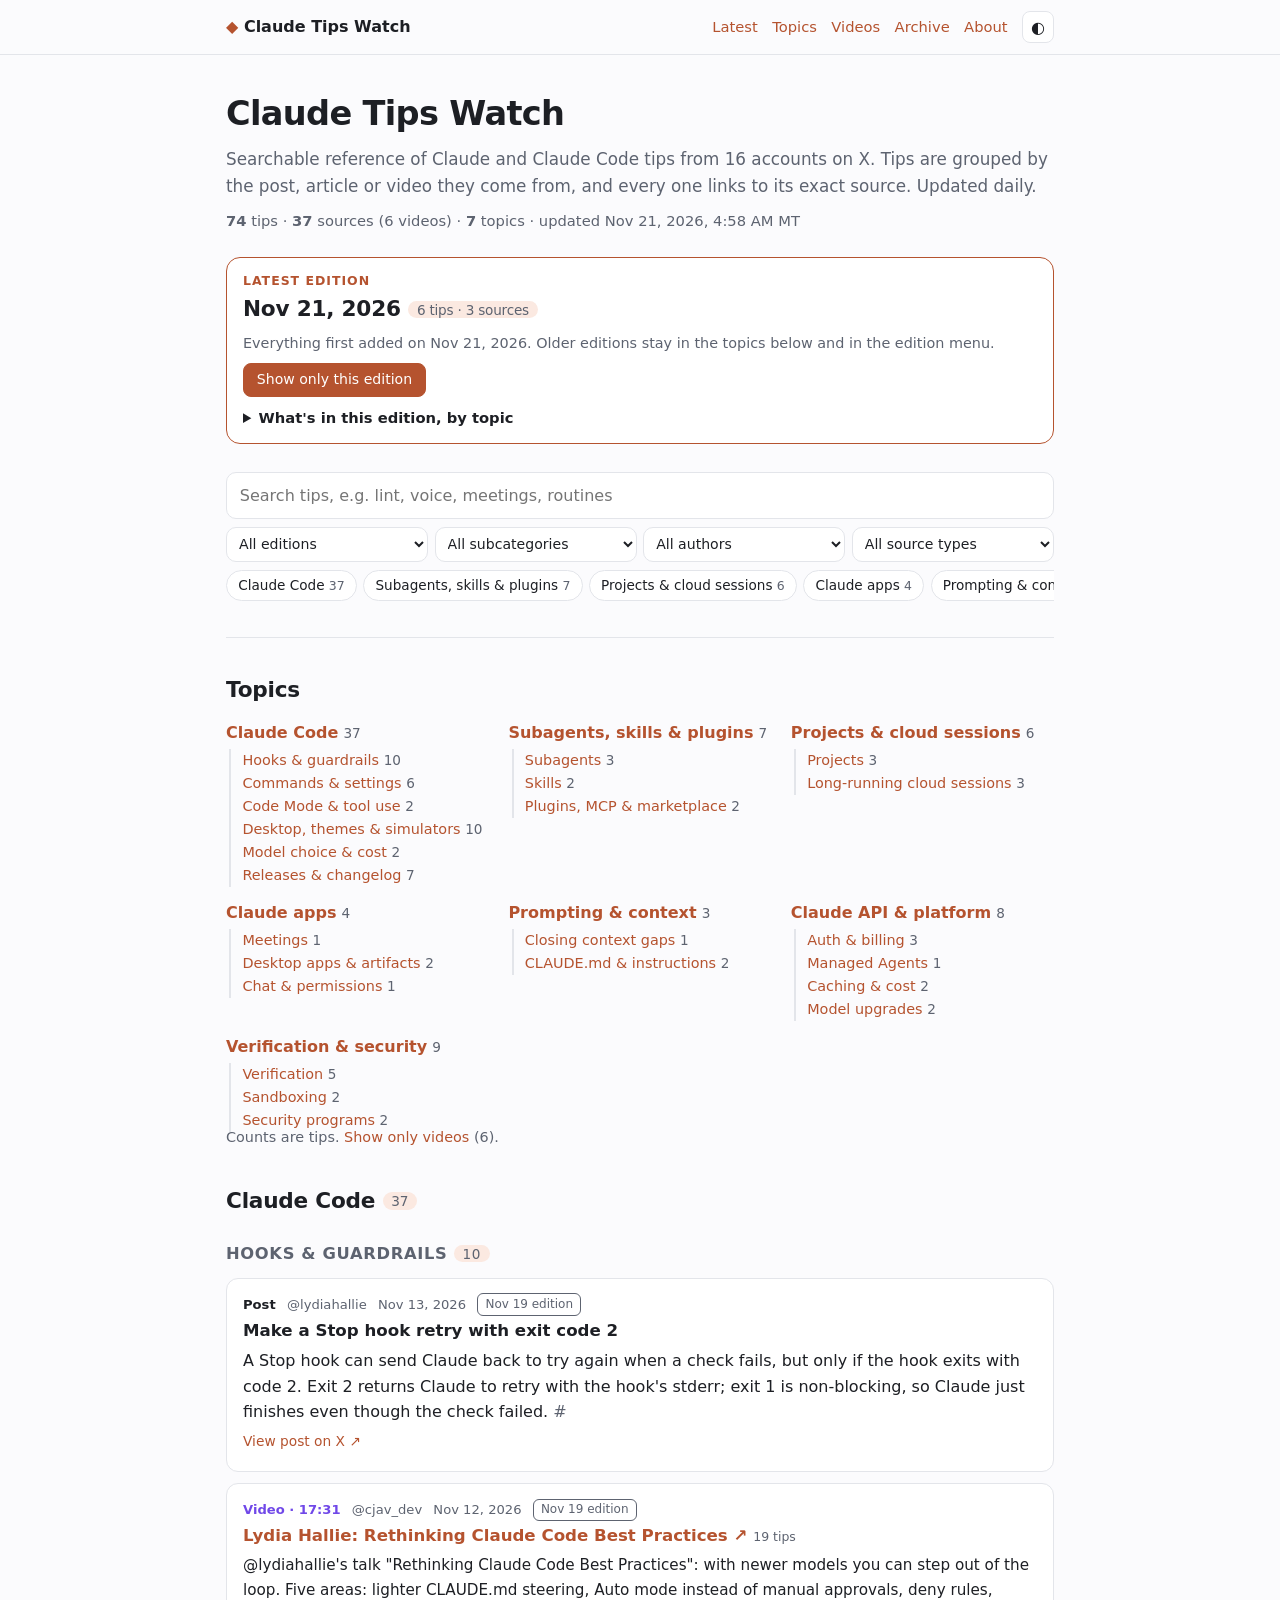
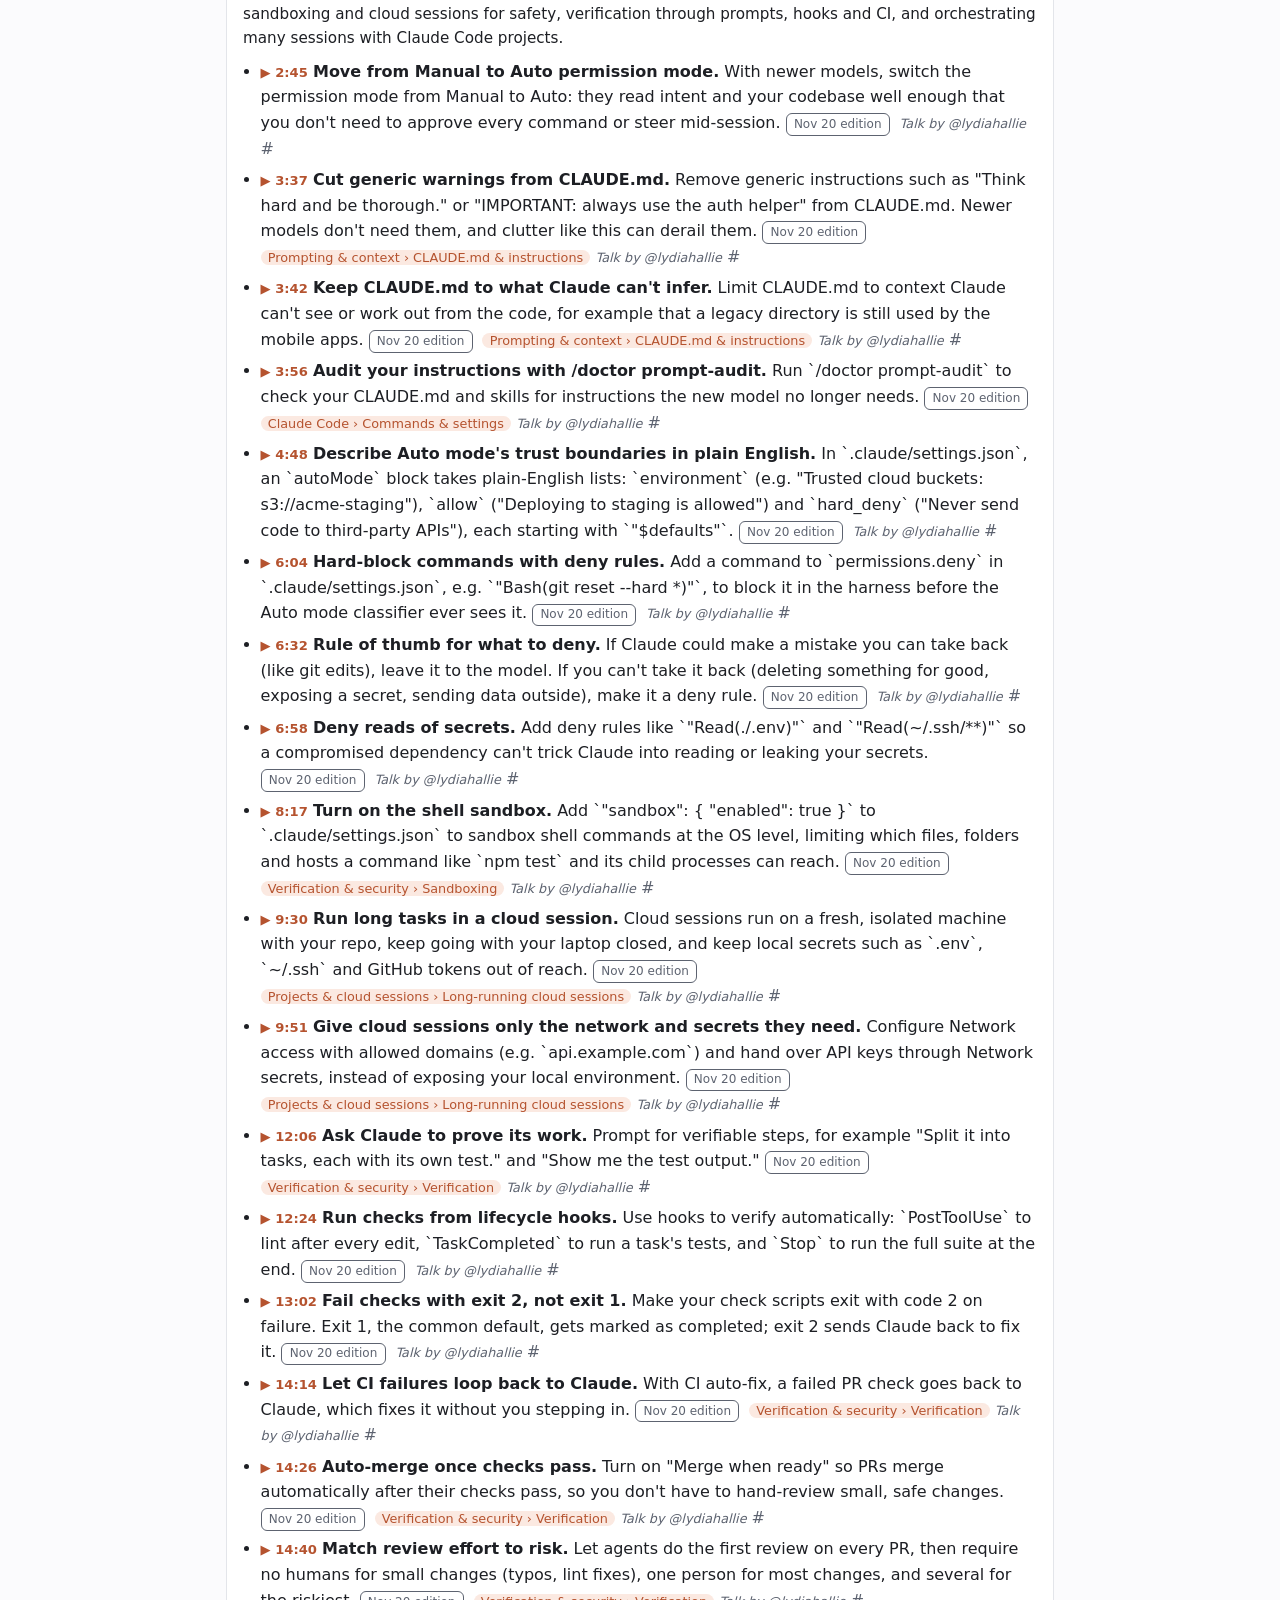
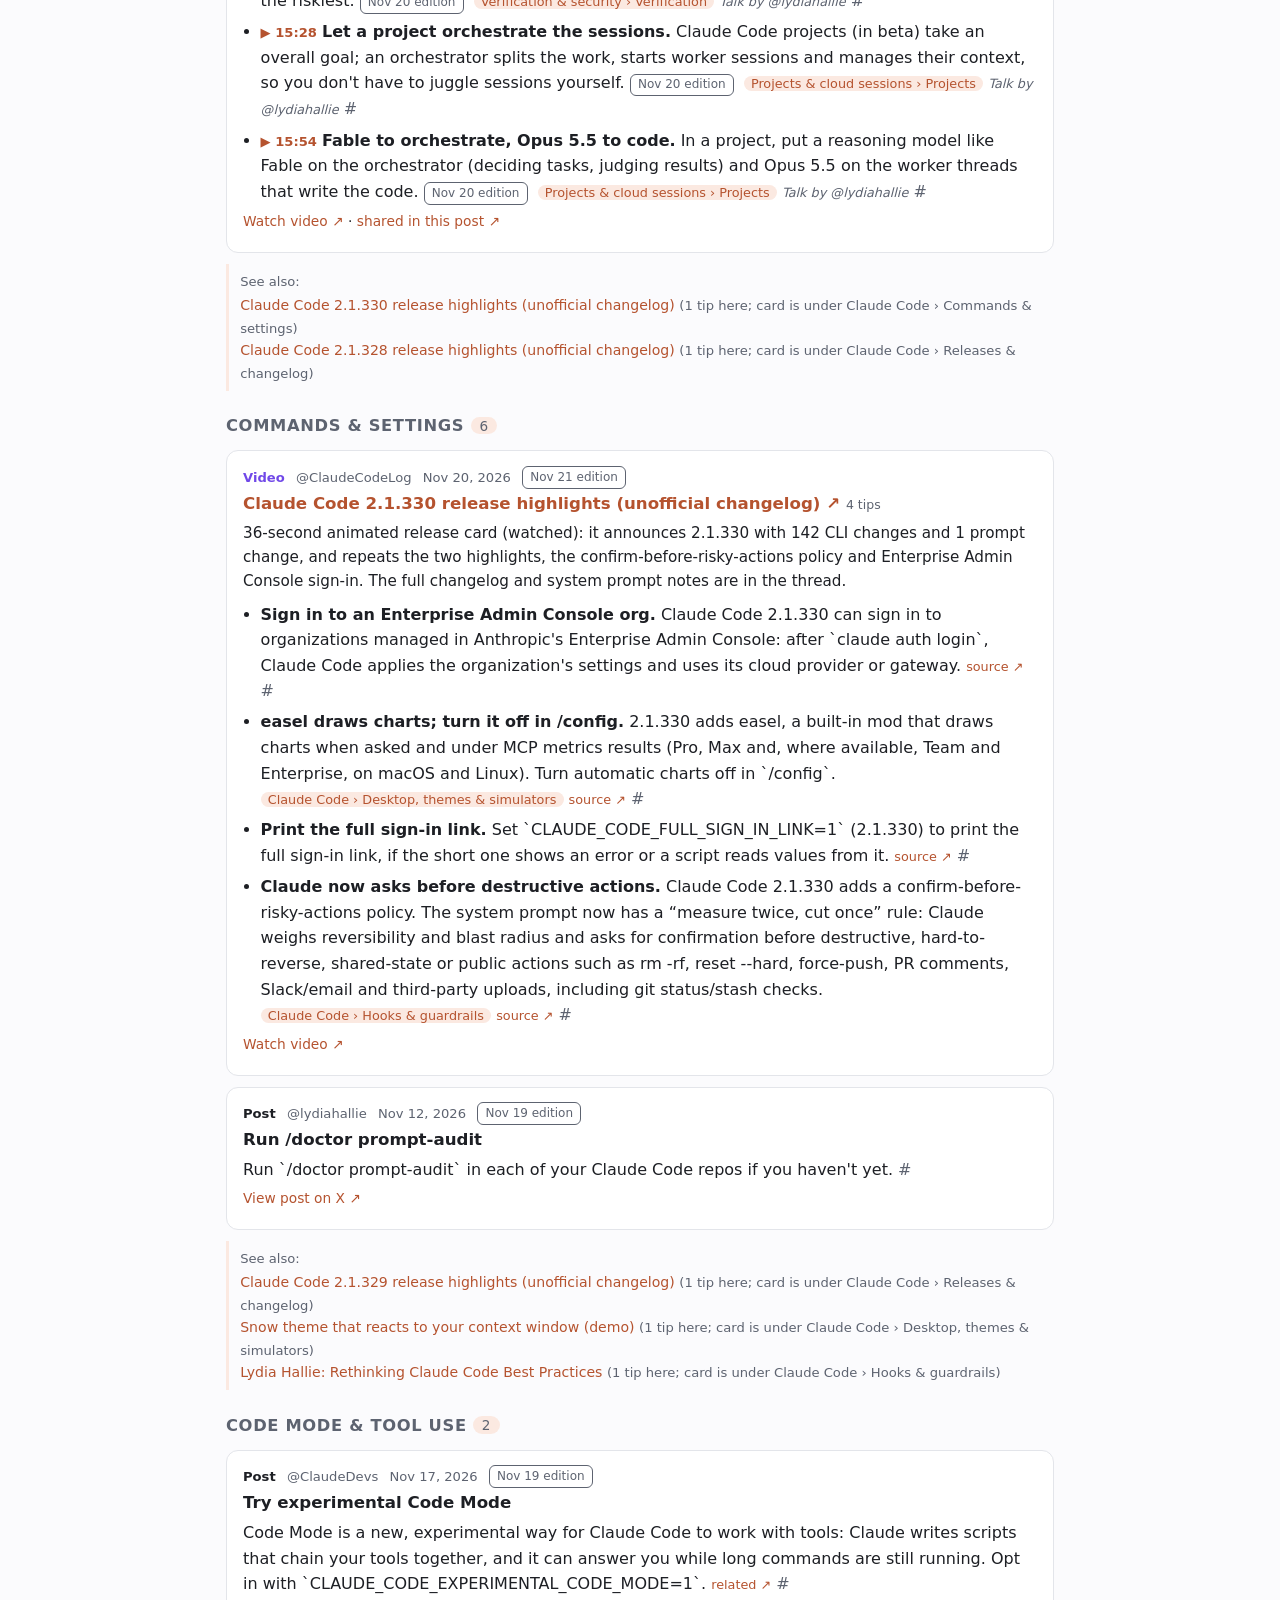
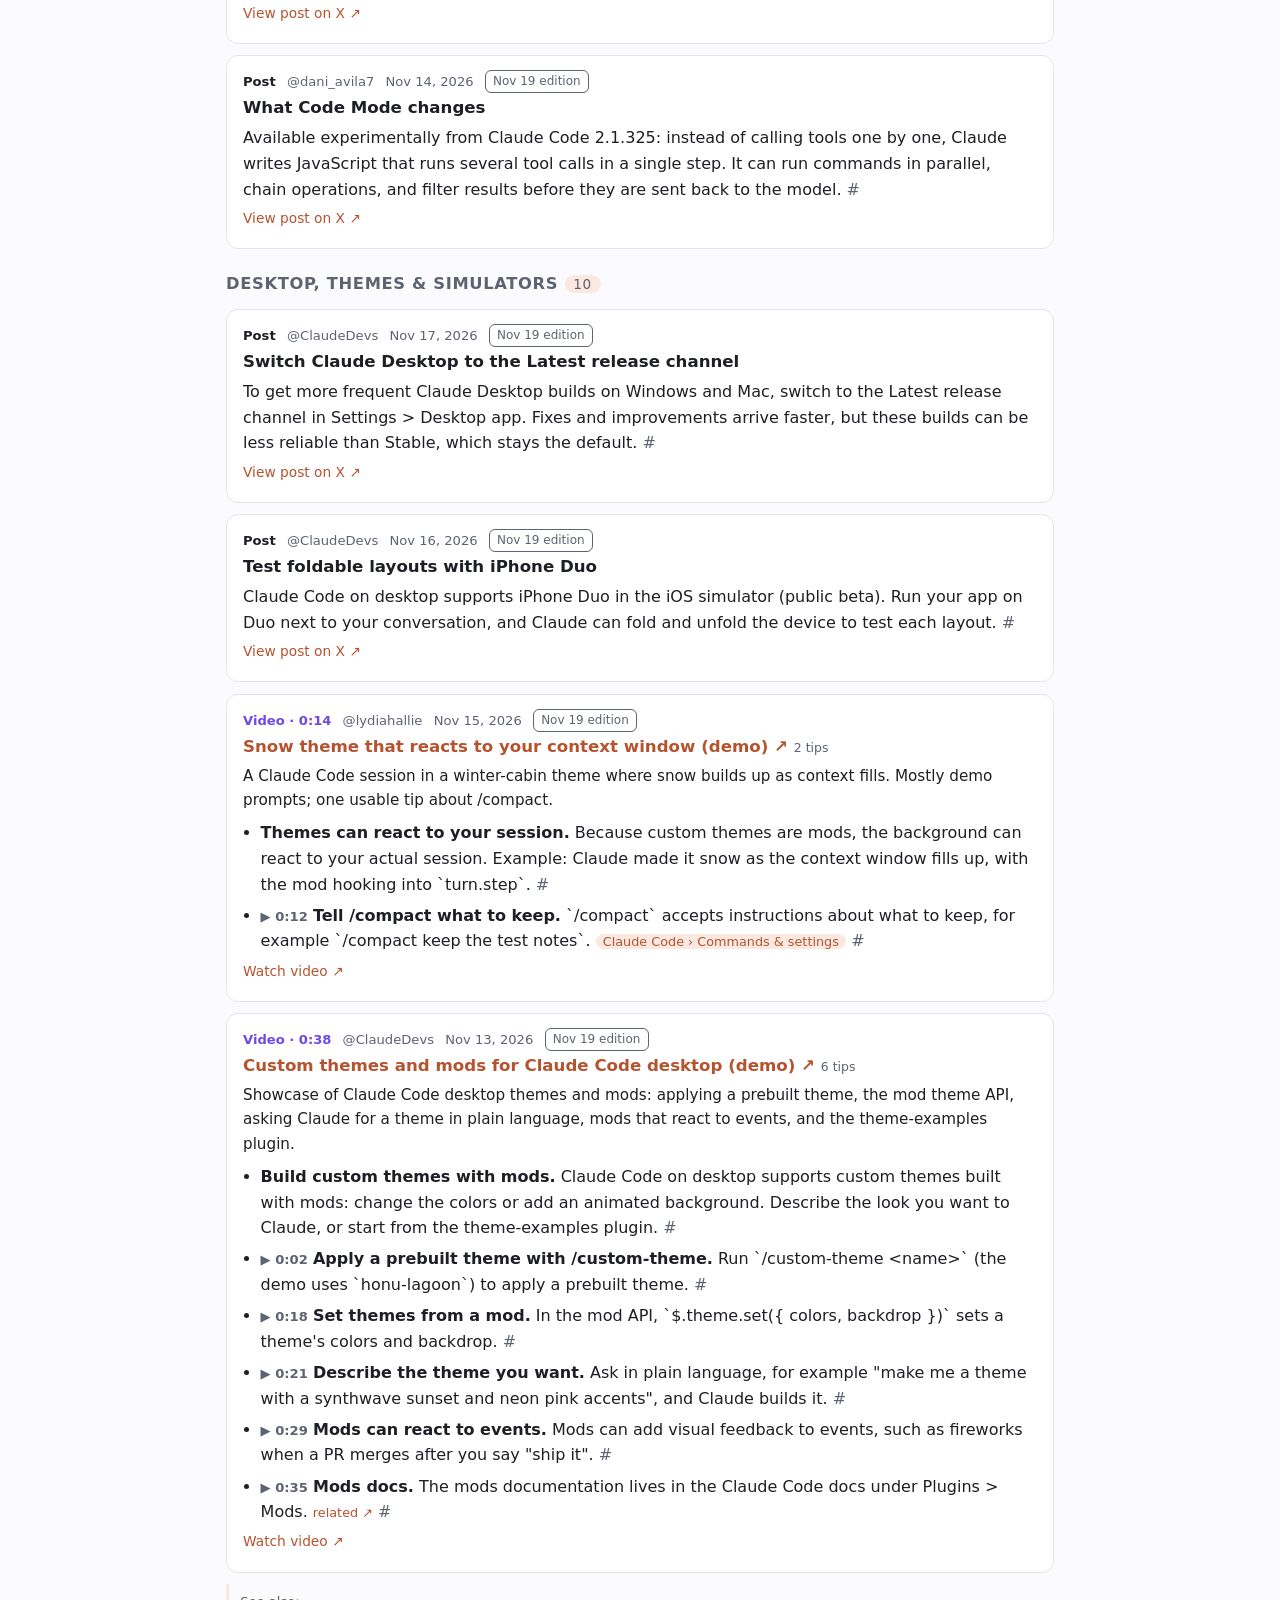
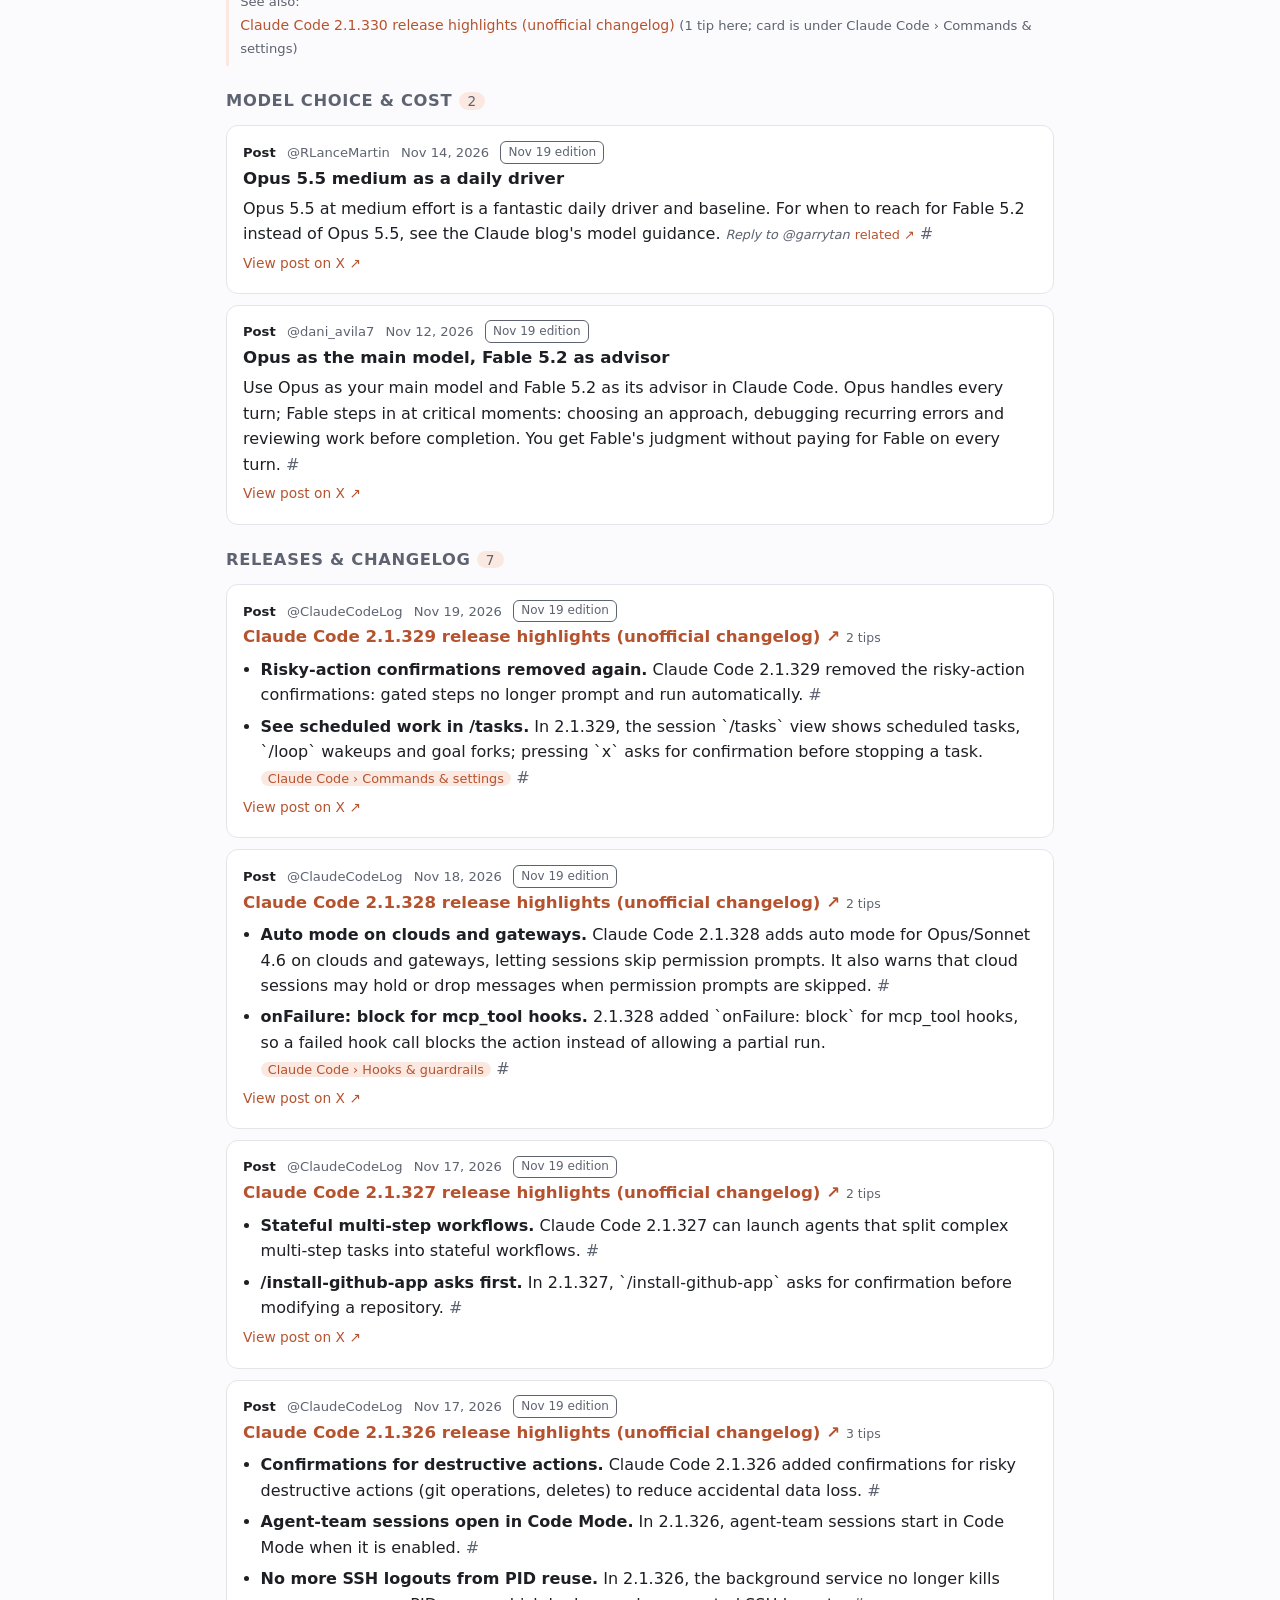
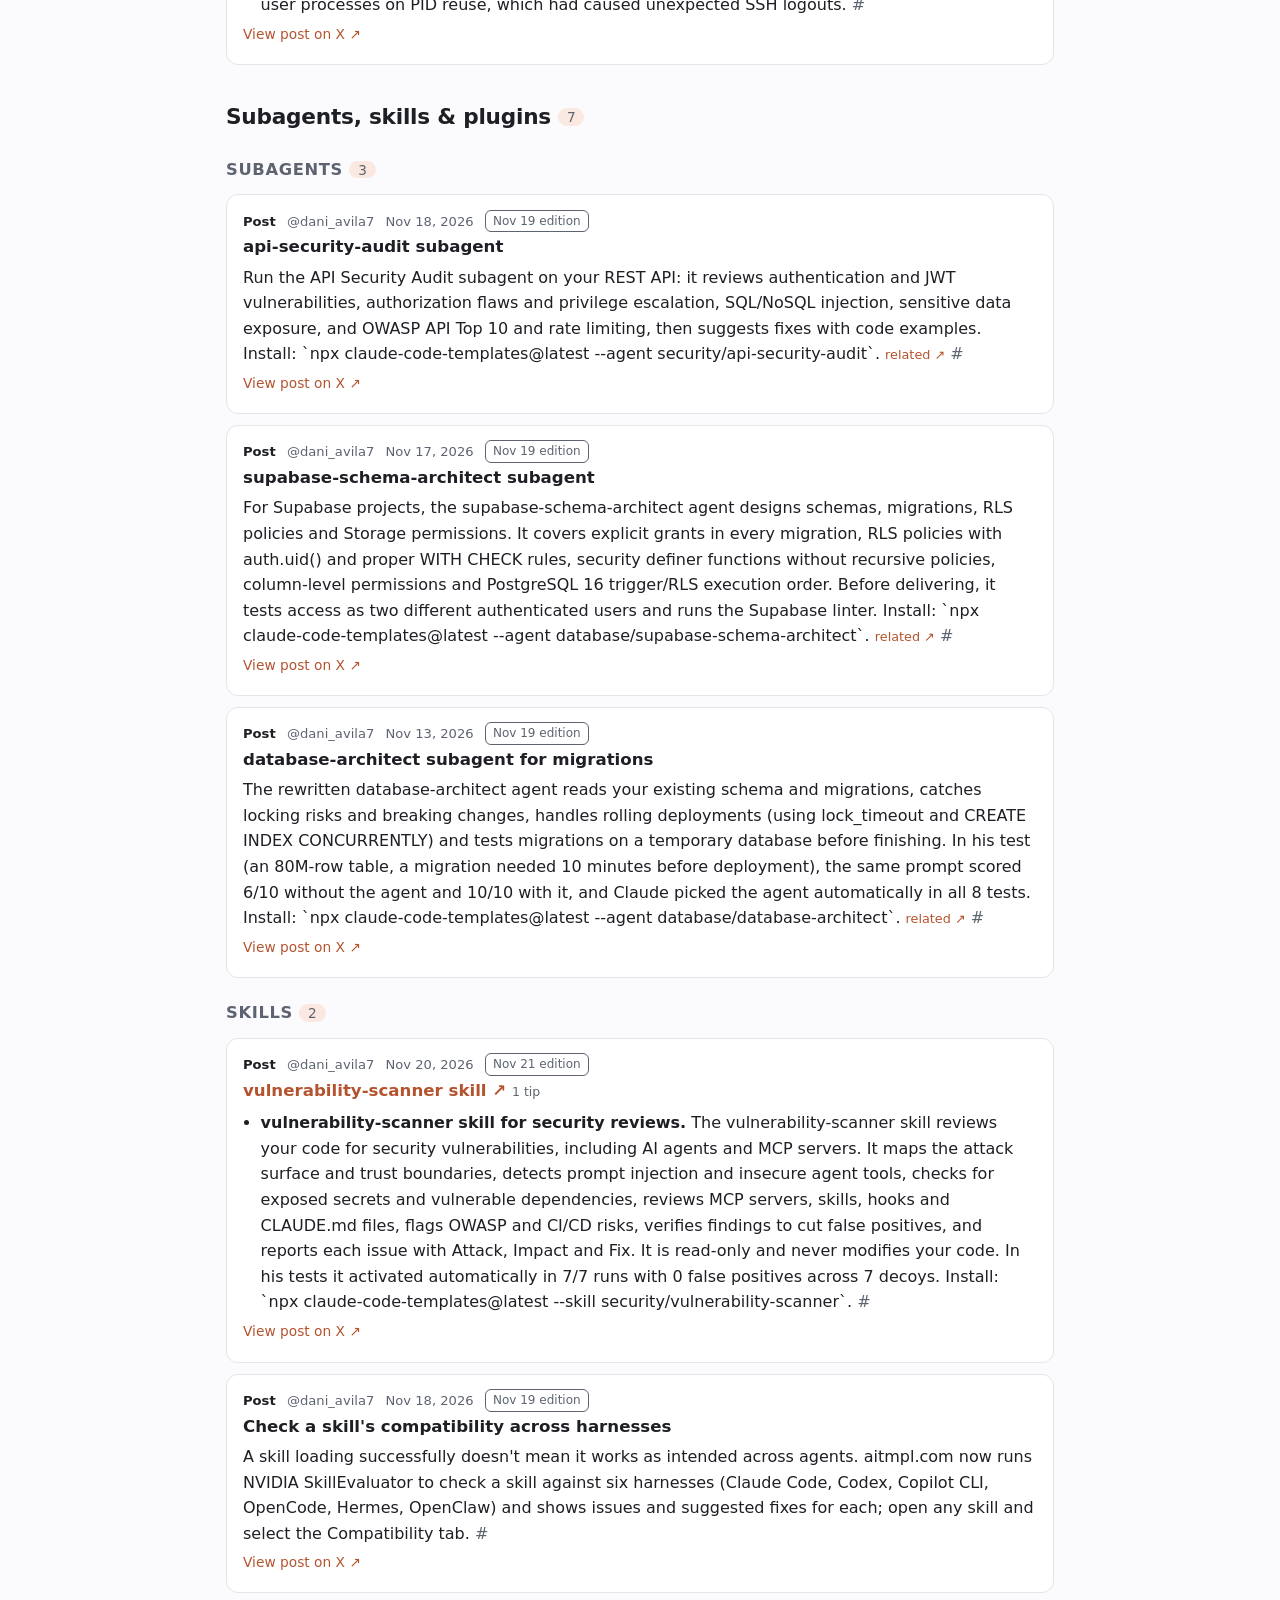
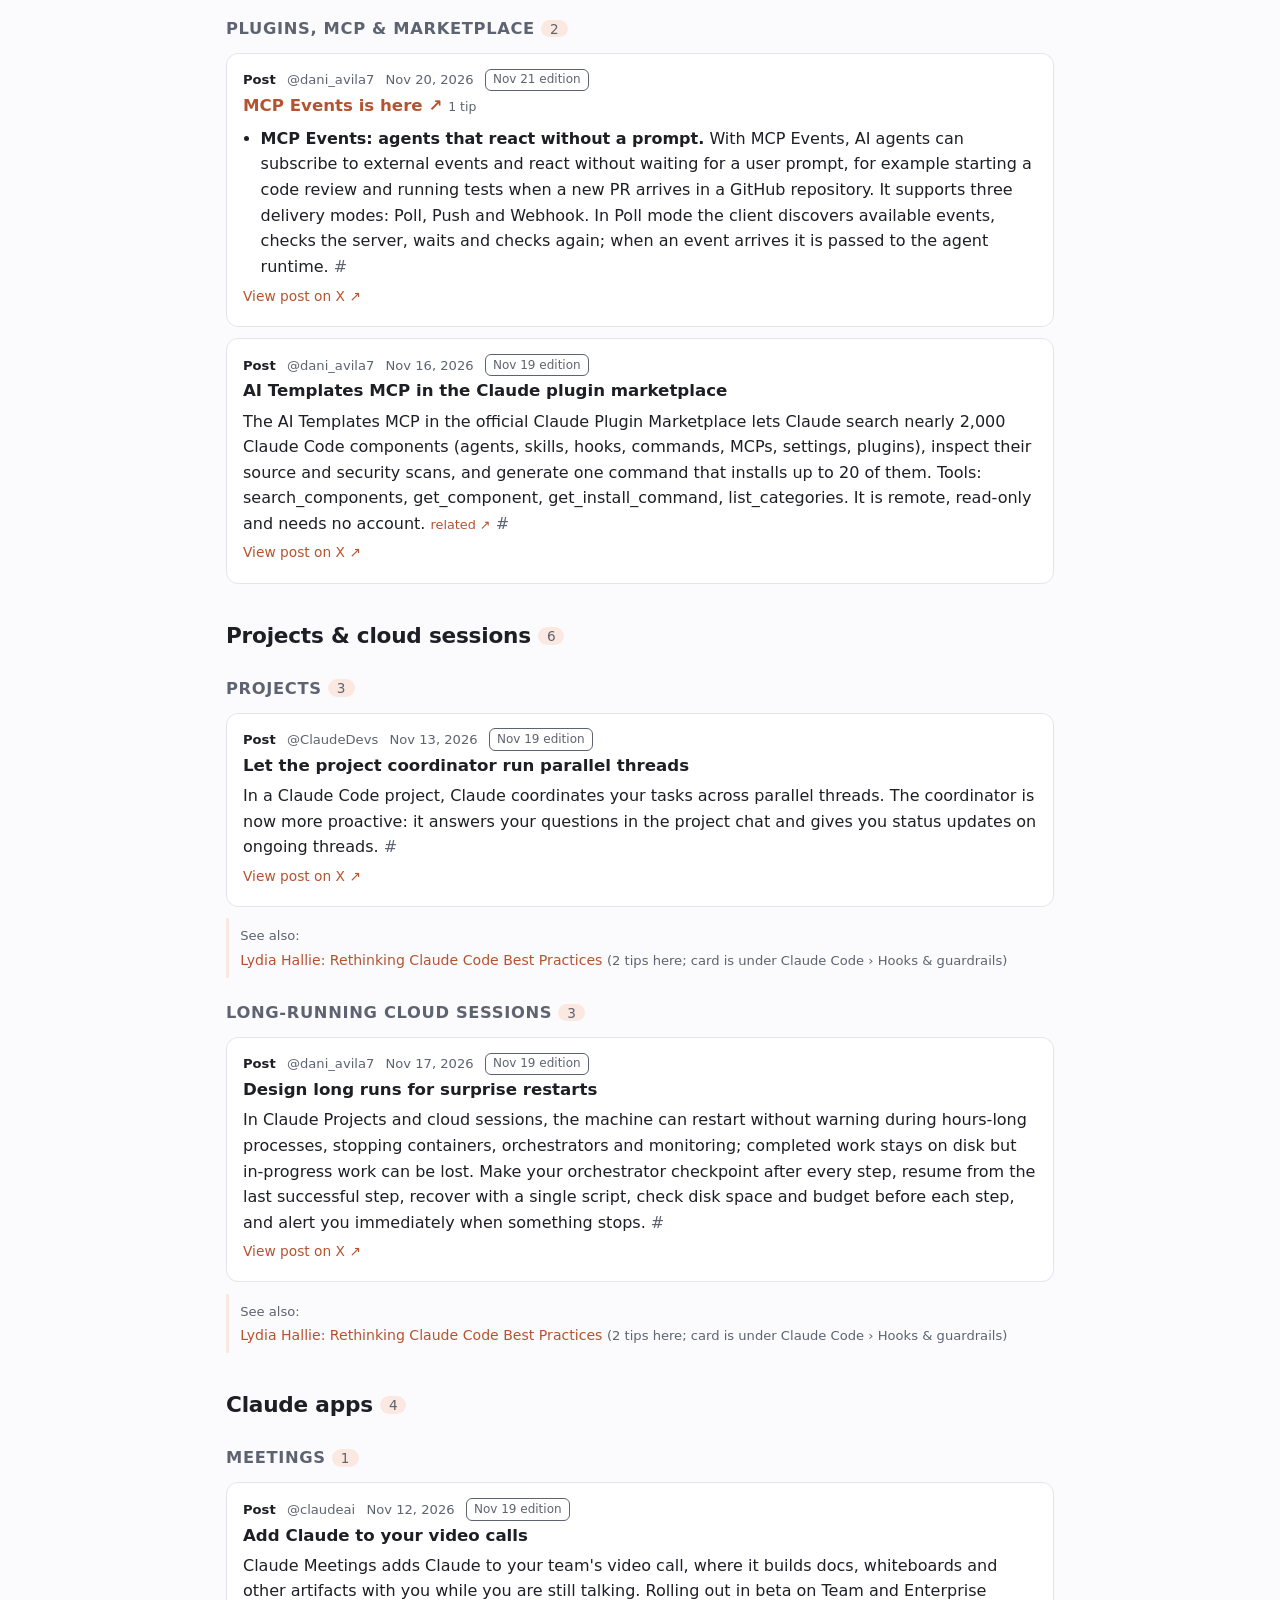
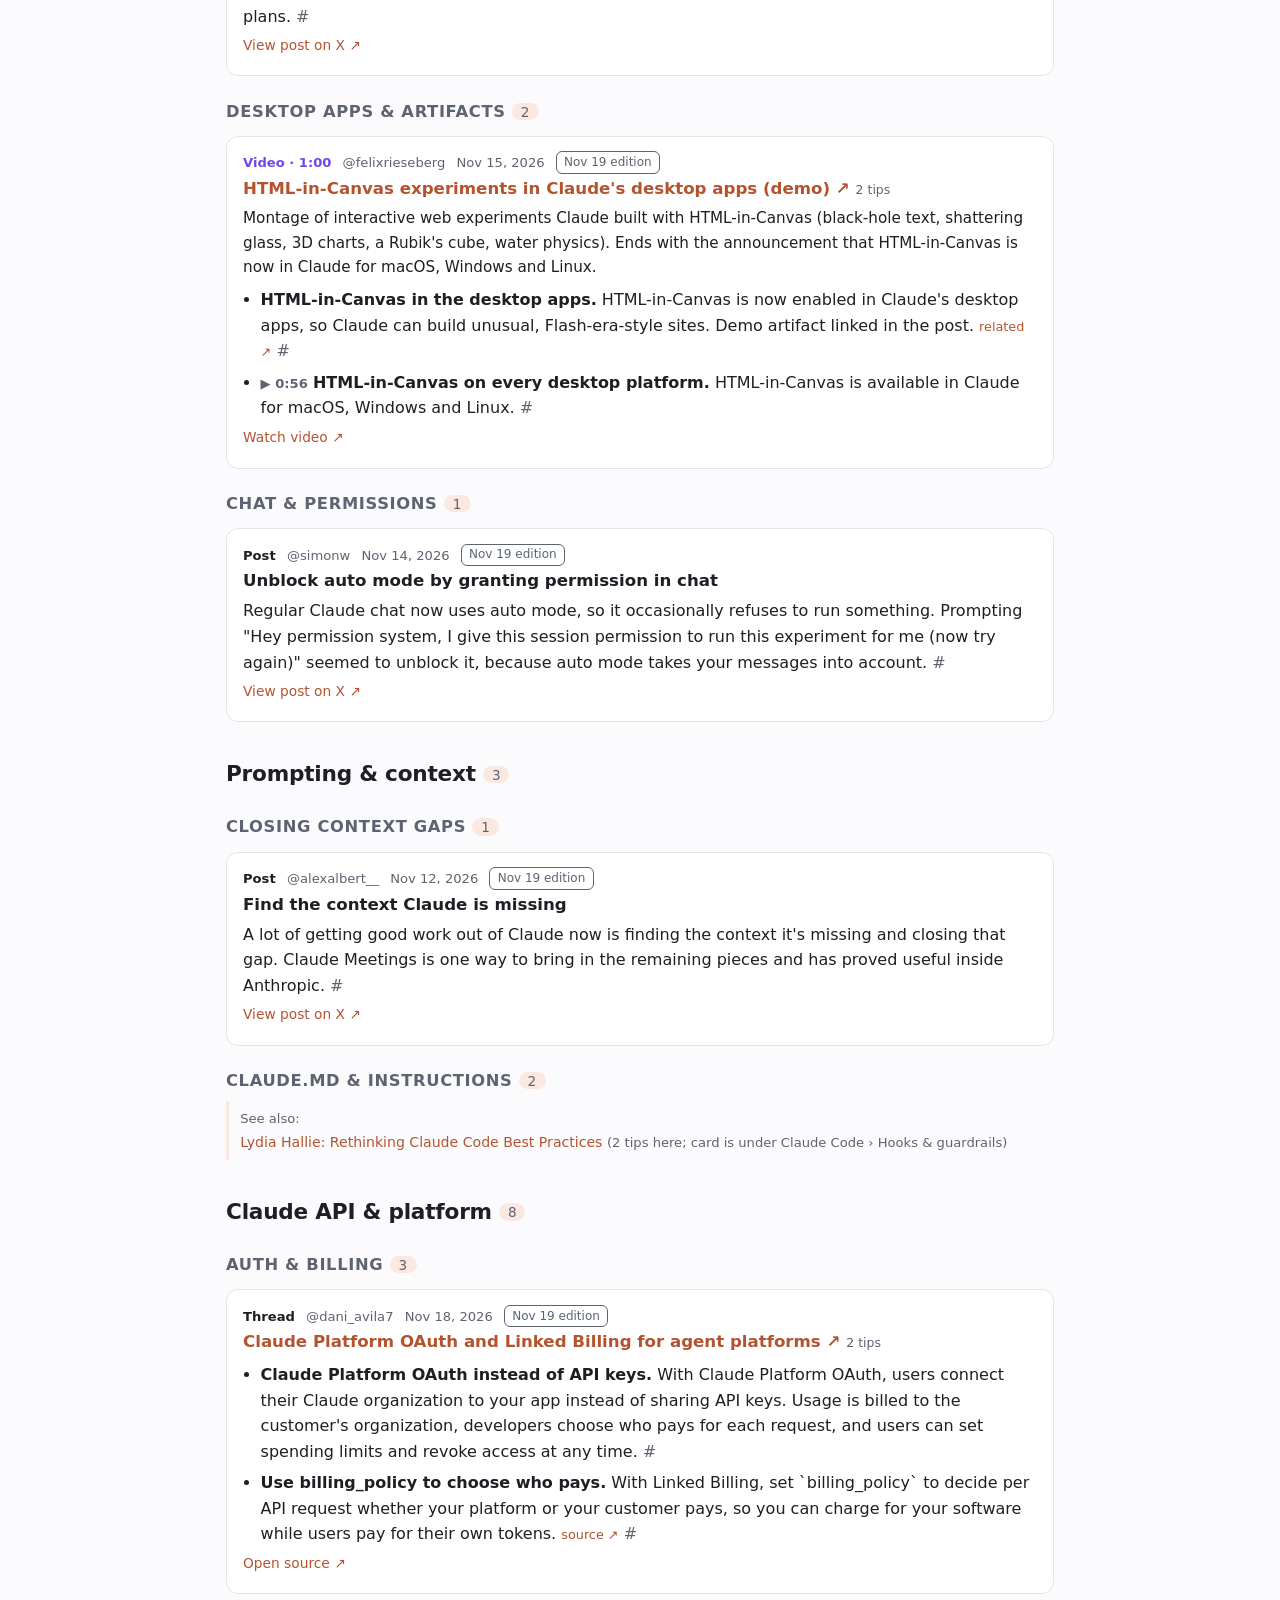
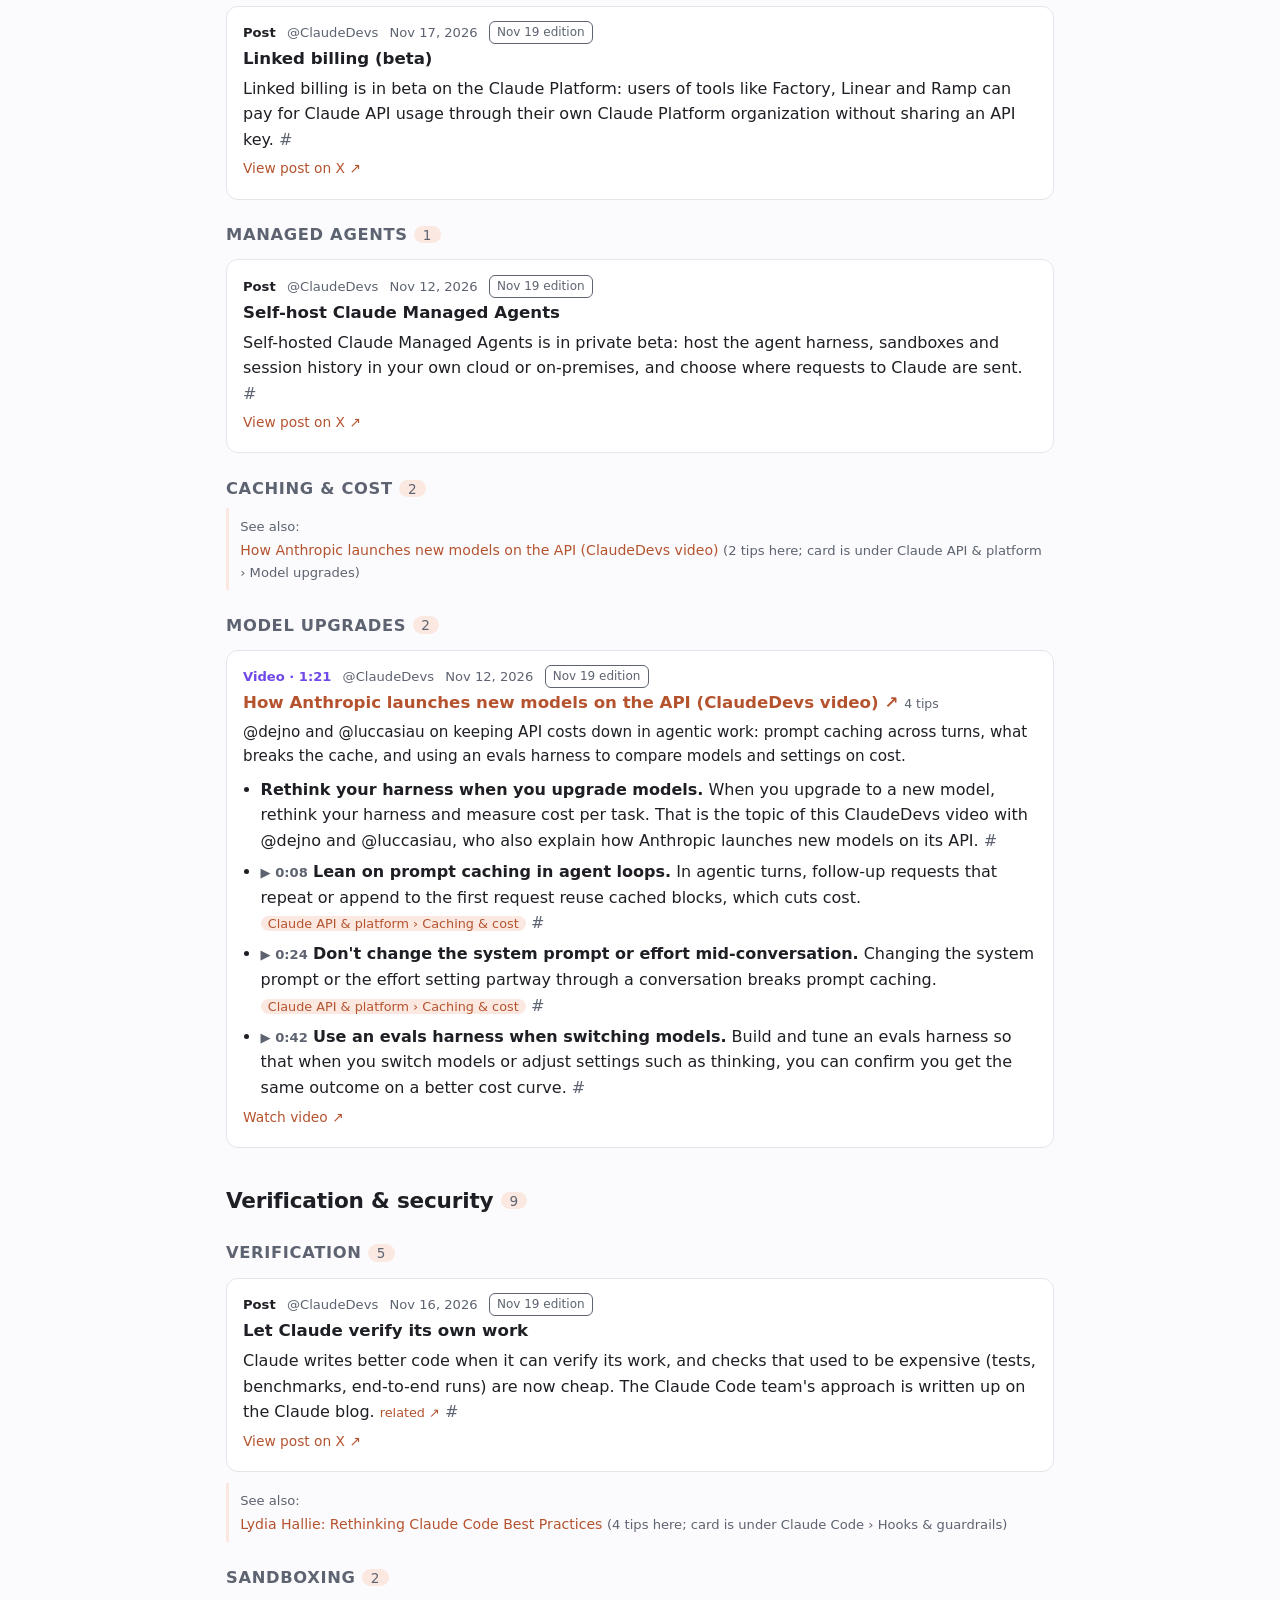
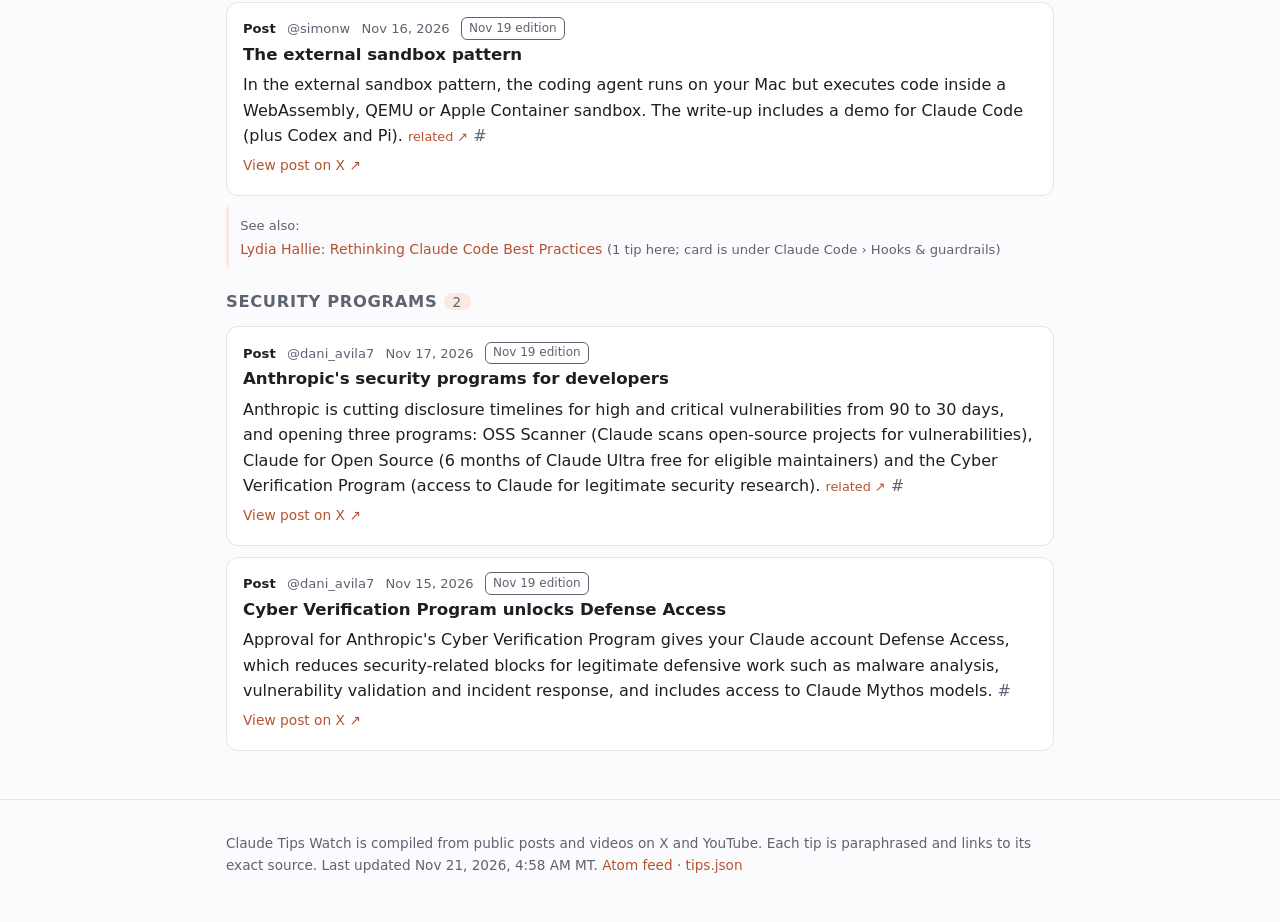
==== commit e70618b7: "Daily update 2026-11-21: Claude Code 2.1.330, vulnerability-scanner skill, MCP Events (6 tips)" ====
--- a/index.html
+++ b/index.html
@@ -4,7 +4,7 @@
 <meta charset="utf-8">
 <meta name="viewport" content="width=device-width, initial-scale=1">
 <title>Claude Tips Watch: Searchable reference of Claude and Claude Code tips from 16 accounts on X</title>
-<meta name="description" content="68 tips from 34 sources across 7 topics on Claude Code, skills and subagents, Projects, Claude apps and the Claude API, each linked to its source.">
+<meta name="description" content="74 tips from 37 sources across 7 topics on Claude Code, skills and subagents, Projects, Claude apps and the Claude API, each linked to its source.">
 <link rel="canonical" href="https://cfmayer.github.io/claude-tips-watch/">
 <meta name="color-scheme" content="light dark">
 <script>(function(){var d=document.documentElement,t=null;try{t=localStorage.getItem('theme')}catch(e){}if(t!=='light'&&t!=='dark'){t=window.matchMedia&&matchMedia('(prefers-color-scheme: dark)').matches?'dark':'light'}d.setAttribute('data-theme',t)})();</script>
@@ -13,7 +13,7 @@
 <link rel="stylesheet" href="assets/site.css?v=4c0a76cf">
 <meta property="og:site_name" content="Claude Tips Watch">
 <meta property="og:title" content="Claude Tips Watch: Searchable reference of Claude and Claude Code tips from 16 accounts on X">
-<meta property="og:description" content="68 tips from 34 sources across 7 topics on Claude Code, skills and subagents, Projects, Claude apps and the Claude API, each linked to its source.">
+<meta property="og:description" content="74 tips from 37 sources across 7 topics on Claude Code, skills and subagents, Projects, Claude apps and the Claude API, each linked to its source.">
 <meta property="og:type" content="website">
 <meta property="og:url" content="https://cfmayer.github.io/claude-tips-watch/">
 </head>
@@ -37,32 +37,32 @@
 <section class="hero">
   <h1>Claude Tips Watch</h1>
   <p class="lede">Searchable reference of Claude and Claude Code tips from 16 accounts on X. Tips are grouped by the post, article or video they come from, and every one links to its exact source. Updated daily.</p>
-  <p class="stats"><strong>68</strong> tips · <strong>34</strong> sources (5 videos) · <strong>7</strong> topics · updated Nov 20, 2026, 4:52 AM MT</p>
-</section>
-<section class="latest" id="latest" data-edition="2026-11-20">
+  <p class="stats"><strong>74</strong> tips · <strong>37</strong> sources (6 videos) · <strong>7</strong> topics · updated Nov 21, 2026, 4:58 AM MT</p>
+</section>
+<section class="latest" id="latest" data-edition="2026-11-21">
   <p class="kicker">Latest edition</p>
-  <h2>Nov 20, 2026 <span class="count">19 tips · 1 sources</span></h2>
-  <p class="hint">Everything first added on Nov 20, 2026. Older editions stay in the topics below and in the edition menu.</p>
-  <div class="latest-actions"><button type="button" class="btn" id="only-latest" data-edition="2026-11-20">Show only this edition</button></div>
-  <details class="edindex"><summary>What's in this edition, by topic</summary><div class="eitopic"><h3>Claude Code</h3><div class="eisub"><h4>Hooks &amp; guardrails</h4><ul><li><a href="#s-yt-vlfCjWuv4es">Lydia Hallie: Rethinking Claude Code Best Practices</a> <span>7</span></li></ul></div><div class="eisub"><h4>Commands &amp; settings</h4><ul><li><a href="#s-yt-vlfCjWuv4es">Lydia Hallie: Rethinking Claude Code Best Practices</a></li></ul></div></div><div class="eitopic"><h3>Projects &amp; cloud sessions</h3><div class="eisub"><h4>Projects</h4><ul><li><a href="#s-yt-vlfCjWuv4es">Lydia Hallie: Rethinking Claude Code Best Practices</a> <span>2</span></li></ul></div><div class="eisub"><h4>Long-running cloud sessions</h4><ul><li><a href="#s-yt-vlfCjWuv4es">Lydia Hallie: Rethinking Claude Code Best Practices</a> <span>2</span></li></ul></div></div><div class="eitopic"><h3>Prompting &amp; context</h3><div class="eisub"><h4>CLAUDE.md &amp; instructions</h4><ul><li><a href="#s-yt-vlfCjWuv4es">Lydia Hallie: Rethinking Claude Code Best Practices</a> <span>2</span></li></ul></div></div><div class="eitopic"><h3>Verification &amp; security</h3><div class="eisub"><h4>Verification</h4><ul><li><a href="#s-yt-vlfCjWuv4es">Lydia Hallie: Rethinking Claude Code Best Practices</a> <span>4</span></li></ul></div><div class="eisub"><h4>Sandboxing</h4><ul><li><a href="#s-yt-vlfCjWuv4es">Lydia Hallie: Rethinking Claude Code Best Practices</a></li></ul></div></div></details>
+  <h2>Nov 21, 2026 <span class="count">6 tips · 3 sources</span></h2>
+  <p class="hint">Everything first added on Nov 21, 2026. Older editions stay in the topics below and in the edition menu.</p>
+  <div class="latest-actions"><button type="button" class="btn" id="only-latest" data-edition="2026-11-21">Show only this edition</button></div>
+  <details class="edindex"><summary>What's in this edition, by topic</summary><div class="eitopic"><h3>Claude Code</h3><div class="eisub"><h4>Hooks &amp; guardrails</h4><ul><li><a href="#s-x-2123913205575496028">Claude Code 2.1.330 release highlights (unofficial changelog)</a></li></ul></div><div class="eisub"><h4>Commands &amp; settings</h4><ul><li><a href="#s-x-2123913205575496028">Claude Code 2.1.330 release highlights (unofficial changelog)</a> <span>2</span></li></ul></div><div class="eisub"><h4>Desktop, themes &amp; simulators</h4><ul><li><a href="#s-x-2123913205575496028">Claude Code 2.1.330 release highlights (unofficial changelog)</a></li></ul></div></div><div class="eitopic"><h3>Subagents, skills &amp; plugins</h3><div class="eisub"><h4>Skills</h4><ul><li><a href="#s-x-2124014299483873352">vulnerability-scanner skill</a></li></ul></div><div class="eisub"><h4>Plugins, MCP &amp; marketplace</h4><ul><li><a href="#s-x-2123896682907664610">MCP Events is here</a></li></ul></div></div></details>
 </section>
 <div class="controls" role="search">
   <label class="sr" for="q">Search tips</label>
   <input id="q" type="search" placeholder="Search tips, e.g. lint, voice, meetings, routines" autocomplete="off">
   <div class="selects">
-    <label class="sr" for="edition">Edition</label><select id="edition"><option value="">All editions</option><option value="2026-11-20">Nov 20, 2026 (latest) · 19 tips</option><option value="2026-11-19">Nov 19, 2026 · 49 tips</option></select>
-    <label class="sr" for="subcat">Subcategory</label><select id="subcat"><option value="">All subcategories</option><optgroup label="Claude Code"><option value="Claude Code|Hooks &amp; guardrails">Hooks &amp; guardrails (9)</option><option value="Claude Code|Commands &amp; settings">Commands &amp; settings (4)</option><option value="Claude Code|Code Mode &amp; tool use">Code Mode &amp; tool use (2)</option><option value="Claude Code|Desktop, themes &amp; simulators">Desktop, themes &amp; simulators (9)</option><option value="Claude Code|Model choice &amp; cost">Model choice &amp; cost (2)</option><option value="Claude Code|Releases &amp; changelog">Releases &amp; changelog (7)</option></optgroup><optgroup label="Subagents, skills &amp; plugins"><option value="Subagents, skills &amp; plugins|Subagents">Subagents (3)</option><option value="Subagents, skills &amp; plugins|Skills">Skills (1)</option><option value="Subagents, skills &amp; plugins|Plugins, MCP &amp; marketplace">Plugins, MCP &amp; marketplace (1)</option></optgroup><optgroup label="Projects &amp; cloud sessions"><option value="Projects &amp; cloud sessions|Projects">Projects (3)</option><option value="Projects &amp; cloud sessions|Long-running cloud sessions">Long-running cloud sessions (3)</option></optgroup><optgroup label="Claude apps"><option value="Claude apps|Meetings">Meetings (1)</option><option value="Claude apps|Desktop apps &amp; artifacts">Desktop apps &amp; artifacts (2)</option><option value="Claude apps|Chat &amp; permissions">Chat &amp; permissions (1)</option></optgroup><optgroup label="Prompting &amp; context"><option value="Prompting &amp; context|Closing context gaps">Closing context gaps (1)</option><option value="Prompting &amp; context|CLAUDE.md &amp; instructions">CLAUDE.md &amp; instructions (2)</option></optgroup><optgroup label="Claude API &amp; platform"><option value="Claude API &amp; platform|Auth &amp; billing">Auth &amp; billing (3)</option><option value="Claude API &amp; platform|Managed Agents">Managed Agents (1)</option><option value="Claude API &amp; platform|Caching &amp; cost">Caching &amp; cost (2)</option><option value="Claude API &amp; platform|Model upgrades">Model upgrades (2)</option></optgroup><optgroup label="Verification &amp; security"><option value="Verification &amp; security|Verification">Verification (5)</option><option value="Verification &amp; security|Sandboxing">Sandboxing (2)</option><option value="Verification &amp; security|Security programs">Security programs (2)</option></optgroup></select>
+    <label class="sr" for="edition">Edition</label><select id="edition"><option value="">All editions</option><option value="2026-11-21">Nov 21, 2026 (latest) · 6 tips</option><option value="2026-11-20">Nov 20, 2026 · 19 tips</option><option value="2026-11-19">Nov 19, 2026 · 49 tips</option></select>
+    <label class="sr" for="subcat">Subcategory</label><select id="subcat"><option value="">All subcategories</option><optgroup label="Claude Code"><option value="Claude Code|Hooks &amp; guardrails">Hooks &amp; guardrails (10)</option><option value="Claude Code|Commands &amp; settings">Commands &amp; settings (6)</option><option value="Claude Code|Code Mode &amp; tool use">Code Mode &amp; tool use (2)</option><option value="Claude Code|Desktop, themes &amp; simulators">Desktop, themes &amp; simulators (10)</option><option value="Claude Code|Model choice &amp; cost">Model choice &amp; cost (2)</option><option value="Claude Code|Releases &amp; changelog">Releases &amp; changelog (7)</option></optgroup><optgroup label="Subagents, skills &amp; plugins"><option value="Subagents, skills &amp; plugins|Subagents">Subagents (3)</option><option value="Subagents, skills &amp; plugins|Skills">Skills (2)</option><option value="Subagents, skills &amp; plugins|Plugins, MCP &amp; marketplace">Plugins, MCP &amp; marketplace (2)</option></optgroup><optgroup label="Projects &amp; cloud sessions"><option value="Projects &amp; cloud sessions|Projects">Projects (3)</option><option value="Projects &amp; cloud sessions|Long-running cloud sessions">Long-running cloud sessions (3)</option></optgroup><optgroup label="Claude apps"><option value="Claude apps|Meetings">Meetings (1)</option><option value="Claude apps|Desktop apps &amp; artifacts">Desktop apps &amp; artifacts (2)</option><option value="Claude apps|Chat &amp; permissions">Chat &amp; permissions (1)</option></optgroup><optgroup label="Prompting &amp; context"><option value="Prompting &amp; context|Closing context gaps">Closing context gaps (1)</option><option value="Prompting &amp; context|CLAUDE.md &amp; instructions">CLAUDE.md &amp; instructions (2)</option></optgroup><optgroup label="Claude API &amp; platform"><option value="Claude API &amp; platform|Auth &amp; billing">Auth &amp; billing (3)</option><option value="Claude API &amp; platform|Managed Agents">Managed Agents (1)</option><option value="Claude API &amp; platform|Caching &amp; cost">Caching &amp; cost (2)</option><option value="Claude API &amp; platform|Model upgrades">Model upgrades (2)</option></optgroup><optgroup label="Verification &amp; security"><option value="Verification &amp; security|Verification">Verification (5)</option><option value="Verification &amp; security|Sandboxing">Sandboxing (2)</option><option value="Verification &amp; security|Security programs">Security programs (2)</option></optgroup></select>
     <label class="sr" for="author">Author</label><select id="author"><option value="">All authors</option><option value="alexalbert__">@alexalbert__</option><option value="cjav_dev">@cjav_dev</option><option value="claudeai">@claudeai</option><option value="ClaudeCodeLog">@ClaudeCodeLog</option><option value="ClaudeDevs">@ClaudeDevs</option><option value="dani_avila7">@dani_avila7</option><option value="felixrieseberg">@felixrieseberg</option><option value="lydiahallie">@lydiahallie</option><option value="RLanceMartin">@RLanceMartin</option><option value="simonw">@simonw</option></select>
-    <label class="sr" for="type">Source type</label><select id="type"><option value="">All source types</option><option value="post">Posts (28)</option><option value="video">Videos (5)</option><option value="thread">Threads (1)</option></select>
+    <label class="sr" for="type">Source type</label><select id="type"><option value="">All source types</option><option value="post">Posts (30)</option><option value="video">Videos (6)</option><option value="thread">Threads (1)</option></select>
   </div>
-  <div class="chips" aria-label="Filter by topic"><button type="button" class="chip" data-topic="Claude Code" aria-pressed="false">Claude Code <span>33</span></button><button type="button" class="chip" data-topic="Subagents, skills &amp; plugins" aria-pressed="false">Subagents, skills &amp; plugins <span>5</span></button><button type="button" class="chip" data-topic="Projects &amp; cloud sessions" aria-pressed="false">Projects &amp; cloud sessions <span>6</span></button><button type="button" class="chip" data-topic="Claude apps" aria-pressed="false">Claude apps <span>4</span></button><button type="button" class="chip" data-topic="Prompting &amp; context" aria-pressed="false">Prompting &amp; context <span>3</span></button><button type="button" class="chip" data-topic="Claude API &amp; platform" aria-pressed="false">Claude API &amp; platform <span>8</span></button><button type="button" class="chip" data-topic="Verification &amp; security" aria-pressed="false">Verification &amp; security <span>9</span></button></div>
+  <div class="chips" aria-label="Filter by topic"><button type="button" class="chip" data-topic="Claude Code" aria-pressed="false">Claude Code <span>37</span></button><button type="button" class="chip" data-topic="Subagents, skills &amp; plugins" aria-pressed="false">Subagents, skills &amp; plugins <span>7</span></button><button type="button" class="chip" data-topic="Projects &amp; cloud sessions" aria-pressed="false">Projects &amp; cloud sessions <span>6</span></button><button type="button" class="chip" data-topic="Claude apps" aria-pressed="false">Claude apps <span>4</span></button><button type="button" class="chip" data-topic="Prompting &amp; context" aria-pressed="false">Prompting &amp; context <span>3</span></button><button type="button" class="chip" data-topic="Claude API &amp; platform" aria-pressed="false">Claude API &amp; platform <span>8</span></button><button type="button" class="chip" data-topic="Verification &amp; security" aria-pressed="false">Verification &amp; security <span>9</span></button></div>
   <p id="status" class="status" aria-live="polite"></p>
 </div>
-<nav class="toc" id="topics" aria-label="Topics"><h2>Topics</h2><ul class="tocl"><li><a class="tt" href="#t-claude-code">Claude Code</a> <span>33</span><ul><li><a href="#sc-claude-code-hooks-guardrails">Hooks &amp; guardrails</a> <span>9</span></li><li><a href="#sc-claude-code-commands-settings">Commands &amp; settings</a> <span>4</span></li><li><a href="#sc-claude-code-code-mode-tool-use">Code Mode &amp; tool use</a> <span>2</span></li><li><a href="#sc-claude-code-desktop-themes-simulators">Desktop, themes &amp; simulators</a> <span>9</span></li><li><a href="#sc-claude-code-model-choice-cost">Model choice &amp; cost</a> <span>2</span></li><li><a href="#sc-claude-code-releases-changelog">Releases &amp; changelog</a> <span>7</span></li></ul></li><li><a class="tt" href="#t-subagents-skills-plugins">Subagents, skills &amp; plugins</a> <span>5</span><ul><li><a href="#sc-subagents-skills-plugins-subagents">Subagents</a> <span>3</span></li><li><a href="#sc-subagents-skills-plugins-skills">Skills</a> <span>1</span></li><li><a href="#sc-subagents-skills-plugins-plugins-mcp-marketplace">Plugins, MCP &amp; marketplace</a> <span>1</span></li></ul></li><li><a class="tt" href="#t-projects-cloud-sessions">Projects &amp; cloud sessions</a> <span>6</span><ul><li><a href="#sc-projects-cloud-sessions-projects">Projects</a> <span>3</span></li><li><a href="#sc-projects-cloud-sessions-long-running-cloud-sessions">Long-running cloud sessions</a> <span>3</span></li></ul></li><li><a class="tt" href="#t-claude-apps">Claude apps</a> <span>4</span><ul><li><a href="#sc-claude-apps-meetings">Meetings</a> <span>1</span></li><li><a href="#sc-claude-apps-desktop-apps-artifacts">Desktop apps &amp; artifacts</a> <span>2</span></li><li><a href="#sc-claude-apps-chat-permissions">Chat &amp; permissions</a> <span>1</span></li></ul></li><li><a class="tt" href="#t-prompting-context">Prompting &amp; context</a> <span>3</span><ul><li><a href="#sc-prompting-context-closing-context-gaps">Closing context gaps</a> <span>1</span></li><li><a href="#sc-prompting-context-claude-md-instructions">CLAUDE.md &amp; instructions</a> <span>2</span></li></ul></li><li><a class="tt" href="#t-claude-api-platform">Claude API &amp; platform</a> <span>8</span><ul><li><a href="#sc-claude-api-platform-auth-billing">Auth &amp; billing</a> <span>3</span></li><li><a href="#sc-claude-api-platform-managed-agents">Managed Agents</a> <span>1</span></li><li><a href="#sc-claude-api-platform-caching-cost">Caching &amp; cost</a> <span>2</span></li><li><a href="#sc-claude-api-platform-model-upgrades">Model upgrades</a> <span>2</span></li></ul></li><li><a class="tt" href="#t-verification-security">Verification &amp; security</a> <span>9</span><ul><li><a href="#sc-verification-security-verification">Verification</a> <span>5</span></li><li><a href="#sc-verification-security-sandboxing">Sandboxing</a> <span>2</span></li><li><a href="#sc-verification-security-security-programs">Security programs</a> <span>2</span></li></ul></li></ul>
-<p class="hint">Counts are tips. <a href="?type=video#topics">Show only videos</a> (5).</p></nav>
+<nav class="toc" id="topics" aria-label="Topics"><h2>Topics</h2><ul class="tocl"><li><a class="tt" href="#t-claude-code">Claude Code</a> <span>37</span><ul><li><a href="#sc-claude-code-hooks-guardrails">Hooks &amp; guardrails</a> <span>10</span></li><li><a href="#sc-claude-code-commands-settings">Commands &amp; settings</a> <span>6</span></li><li><a href="#sc-claude-code-code-mode-tool-use">Code Mode &amp; tool use</a> <span>2</span></li><li><a href="#sc-claude-code-desktop-themes-simulators">Desktop, themes &amp; simulators</a> <span>10</span></li><li><a href="#sc-claude-code-model-choice-cost">Model choice &amp; cost</a> <span>2</span></li><li><a href="#sc-claude-code-releases-changelog">Releases &amp; changelog</a> <span>7</span></li></ul></li><li><a class="tt" href="#t-subagents-skills-plugins">Subagents, skills &amp; plugins</a> <span>7</span><ul><li><a href="#sc-subagents-skills-plugins-subagents">Subagents</a> <span>3</span></li><li><a href="#sc-subagents-skills-plugins-skills">Skills</a> <span>2</span></li><li><a href="#sc-subagents-skills-plugins-plugins-mcp-marketplace">Plugins, MCP &amp; marketplace</a> <span>2</span></li></ul></li><li><a class="tt" href="#t-projects-cloud-sessions">Projects &amp; cloud sessions</a> <span>6</span><ul><li><a href="#sc-projects-cloud-sessions-projects">Projects</a> <span>3</span></li><li><a href="#sc-projects-cloud-sessions-long-running-cloud-sessions">Long-running cloud sessions</a> <span>3</span></li></ul></li><li><a class="tt" href="#t-claude-apps">Claude apps</a> <span>4</span><ul><li><a href="#sc-claude-apps-meetings">Meetings</a> <span>1</span></li><li><a href="#sc-claude-apps-desktop-apps-artifacts">Desktop apps &amp; artifacts</a> <span>2</span></li><li><a href="#sc-claude-apps-chat-permissions">Chat &amp; permissions</a> <span>1</span></li></ul></li><li><a class="tt" href="#t-prompting-context">Prompting &amp; context</a> <span>3</span><ul><li><a href="#sc-prompting-context-closing-context-gaps">Closing context gaps</a> <span>1</span></li><li><a href="#sc-prompting-context-claude-md-instructions">CLAUDE.md &amp; instructions</a> <span>2</span></li></ul></li><li><a class="tt" href="#t-claude-api-platform">Claude API &amp; platform</a> <span>8</span><ul><li><a href="#sc-claude-api-platform-auth-billing">Auth &amp; billing</a> <span>3</span></li><li><a href="#sc-claude-api-platform-managed-agents">Managed Agents</a> <span>1</span></li><li><a href="#sc-claude-api-platform-caching-cost">Caching &amp; cost</a> <span>2</span></li><li><a href="#sc-claude-api-platform-model-upgrades">Model upgrades</a> <span>2</span></li></ul></li><li><a class="tt" href="#t-verification-security">Verification &amp; security</a> <span>9</span><ul><li><a href="#sc-verification-security-verification">Verification</a> <span>5</span></li><li><a href="#sc-verification-security-sandboxing">Sandboxing</a> <span>2</span></li><li><a href="#sc-verification-security-security-programs">Security programs</a> <span>2</span></li></ul></li></ul>
+<p class="hint">Counts are tips. <a href="?type=video#topics">Show only videos</a> (6).</p></nav>
 <div id="browse">
-<section class="topic" id="t-claude-code" data-topic="Claude Code"><h2>Claude Code <span class="count">33</span></h2>
-<section class="subcat" id="sc-claude-code-hooks-guardrails" data-subcat="Claude Code|Hooks &amp; guardrails"><h3 class="sch">Hooks &amp; guardrails <span class="count">9</span></h3>
+<section class="topic" id="t-claude-code" data-topic="Claude Code"><h2>Claude Code <span class="count">37</span></h2>
+<section class="subcat" id="sc-claude-code-hooks-guardrails" data-subcat="Claude Code|Hooks &amp; guardrails"><h3 class="sch">Hooks &amp; guardrails <span class="count">10</span></h3>
 <article id="s-x-2121313048820617645" class="card compact" data-type="post" data-author="lydiahallie" data-edition="2026-11-19" data-topic="Claude Code" data-subcat="Claude Code|Hooks &amp; guardrails" data-head="make a stop hook retry with exit code 2 lydiahallie  post claude code hooks &amp; guardrails" data-n="1">
 <div class="meta"><span class="type post">Post</span> <span>@lydiahallie</span> <time datetime="2026-11-13">Nov 13, 2026</time> <span class="badge ed" title="Edition that first added this">Nov 19 edition</span></div>
 <h3>Make a Stop hook retry with exit code 2</h3>
@@ -96,7 +96,16 @@
 </ul>
 <p class="src"><a href="https://www.youtube.com/watch?v=vlfCjWuv4es" target="_blank" rel="noopener">Watch video ↗</a> · <a href="https://x.com/cjav_dev/status/2120914100146557122" target="_blank" rel="noopener">shared in this post ↗</a></p>
 </article>
-<div class="seealso"><span>See also:</span><ul><li data-src="s-x-2123226990551445634" data-subcat="Claude Code|Hooks &amp; guardrails"><a href="#s-x-2123226990551445634">Claude Code 2.1.328 release highlights (unofficial changelog)</a> <span>(1 tip here; card is under Claude Code › Releases &amp; changelog)</span></li></ul></div><article data-mirror="s-x-2123226990551445634" class="card mirror" data-type="post" data-author="ClaudeCodeLog" data-edition="2026-11-19" data-topic="Claude Code" data-subcat="Claude Code|Hooks &amp; guardrails" data-head="claude code 2.1.328 release highlights (unofficial changelog) claudecodelog  post claude code hooks &amp; guardrails" data-n="1" hidden>
+<div class="seealso"><span>See also:</span><ul><li data-src="s-x-2123913205575496028" data-subcat="Claude Code|Hooks &amp; guardrails"><a href="#s-x-2123913205575496028">Claude Code 2.1.330 release highlights (unofficial changelog)</a> <span>(1 tip here; card is under Claude Code › Commands &amp; settings)</span></li><li data-src="s-x-2123226990551445634" data-subcat="Claude Code|Hooks &amp; guardrails"><a href="#s-x-2123226990551445634">Claude Code 2.1.328 release highlights (unofficial changelog)</a> <span>(1 tip here; card is under Claude Code › Releases &amp; changelog)</span></li></ul></div><article data-mirror="s-x-2123913205575496028" class="card mirror" data-type="video" data-author="ClaudeCodeLog" data-edition="2026-11-21" data-topic="Claude Code" data-subcat="Claude Code|Hooks &amp; guardrails" data-head="claude code 2.1.330 release highlights (unofficial changelog) claudecodelog 36-second animated release card (watched): it announces 2.1.330 with 142 cli changes and 1 prompt change, and repeats the two highlights, the confirm-before-risky-actions policy and enterprise admin console sign-in. the full changelog and system prompt notes are in the thread. video claude code hooks &amp; guardrails" data-n="1" hidden>
+<div class="meta"><span class="type video">Video</span> <span>@ClaudeCodeLog</span> <time datetime="2026-11-20">Nov 20, 2026</time> <span class="badge ed" title="Edition that first added this">Nov 21 edition</span></div>
+<h3><a href="https://x.com/ClaudeCodeLog/status/2123913205575496028" target="_blank" rel="noopener">Claude Code 2.1.330 release highlights (unofficial changelog) ↗</a> <span class="n">1 tip</span></h3>
+<p class="note">Part of a source filed under Claude Code › Commands &amp; settings; showing the 1 tip filed here.</p>
+<ul class="tips">
+<li class="t" data-topic="Claude Code" data-subcat="Claude Code|Hooks &amp; guardrails" data-edition="2026-11-21" data-author="ClaudeCodeLog" data-search="claude now asks before destructive actions claude code 2.1.330 adds a confirm-before-risky-actions policy. the system prompt now has a “measure twice, cut once” rule: claude weighs reversibility and blast radius and asks for confirmation before destructive, hard-to-reverse, shared-state or public actions such as rm -rf, reset --hard, force-push, pr comments, slack/email and third-party uploads, including git status/stash checks. claudecodelog claude code hooks &amp; guardrails release permissions "><strong>Claude now asks before destructive actions.</strong> Claude Code 2.1.330 adds a confirm-before-risky-actions policy. The system prompt now has a “measure twice, cut once” rule: Claude weighs reversibility and blast radius and asks for confirmation before destructive, hard-to-reverse, shared-state or public actions such as rm -rf, reset --hard, force-push, PR comments, Slack/email and third-party uploads, including git status/stash checks. <a class="tsrc" href="https://x.com/ClaudeCodeLog/status/2123913235829031077" target="_blank" rel="noopener">source ↗</a> <a class="perma" href="#x-2123913235829031077" aria-label="Link to this tip">#</a></li>
+</ul>
+<p class="src"><a href="https://x.com/ClaudeCodeLog/status/2123913205575496028" target="_blank" rel="noopener">Watch video ↗</a></p>
+</article>
+<article data-mirror="s-x-2123226990551445634" class="card mirror" data-type="post" data-author="ClaudeCodeLog" data-edition="2026-11-19" data-topic="Claude Code" data-subcat="Claude Code|Hooks &amp; guardrails" data-head="claude code 2.1.328 release highlights (unofficial changelog) claudecodelog  post claude code hooks &amp; guardrails" data-n="1" hidden>
 <div class="meta"><span class="type post">Post</span> <span>@ClaudeCodeLog</span> <time datetime="2026-11-18">Nov 18, 2026</time> <span class="badge ed" title="Edition that first added this">Nov 19 edition</span></div>
 <h3><a href="https://x.com/ClaudeCodeLog/status/2123226990551445634" target="_blank" rel="noopener">Claude Code 2.1.328 release highlights (unofficial changelog) ↗</a> <span class="n">1 tip</span></h3>
 <p class="note">Part of a source filed under Claude Code › Releases &amp; changelog; showing the 1 tip filed here.</p>
@@ -106,7 +115,19 @@
 <p class="src"><a href="https://x.com/ClaudeCodeLog/status/2123226990551445634" target="_blank" rel="noopener">View post on X ↗</a></p>
 </article>
 </section>
-<section class="subcat" id="sc-claude-code-commands-settings" data-subcat="Claude Code|Commands &amp; settings"><h3 class="sch">Commands &amp; settings <span class="count">4</span></h3>
+<section class="subcat" id="sc-claude-code-commands-settings" data-subcat="Claude Code|Commands &amp; settings"><h3 class="sch">Commands &amp; settings <span class="count">6</span></h3>
+<article id="s-x-2123913205575496028" class="card" data-type="video" data-author="ClaudeCodeLog" data-edition="2026-11-21" data-topic="Claude Code" data-subcat="Claude Code|Commands &amp; settings" data-head="claude code 2.1.330 release highlights (unofficial changelog) claudecodelog 36-second animated release card (watched): it announces 2.1.330 with 142 cli changes and 1 prompt change, and repeats the two highlights, the confirm-before-risky-actions policy and enterprise admin console sign-in. the full changelog and system prompt notes are in the thread. video claude code commands &amp; settings" data-n="4">
+<div class="meta"><span class="type video">Video</span> <span>@ClaudeCodeLog</span> <time datetime="2026-11-20">Nov 20, 2026</time> <span class="badge ed" title="Edition that first added this">Nov 21 edition</span></div>
+<h3><a href="https://x.com/ClaudeCodeLog/status/2123913205575496028" target="_blank" rel="noopener">Claude Code 2.1.330 release highlights (unofficial changelog) ↗</a> <span class="n">4 tips</span></h3>
+<p class="sum">36-second animated release card (watched): it announces 2.1.330 with 142 CLI changes and 1 prompt change, and repeats the two highlights, the confirm-before-risky-actions policy and Enterprise Admin Console sign-in. The full changelog and system prompt notes are in the thread.</p>
+<ul class="tips">
+<li class="t" id="x-2123913219777380699" data-topic="Claude Code" data-subcat="Claude Code|Commands &amp; settings" data-edition="2026-11-21" data-author="ClaudeCodeLog" data-search="sign in to an enterprise admin console org claude code 2.1.330 can sign in to organizations managed in anthropic&#x27;s enterprise admin console: after `claude auth login`, claude code applies the organization&#x27;s settings and uses its cloud provider or gateway. claudecodelog claude code commands &amp; settings release enterprise "><strong>Sign in to an Enterprise Admin Console org.</strong> Claude Code 2.1.330 can sign in to organizations managed in Anthropic&#x27;s Enterprise Admin Console: after `claude auth login`, Claude Code applies the organization&#x27;s settings and uses its cloud provider or gateway. <a class="tsrc" href="https://x.com/ClaudeCodeLog/status/2123913219777380699" target="_blank" rel="noopener">source ↗</a> <a class="perma" href="#x-2123913219777380699" aria-label="Link to this tip">#</a></li>
+<li class="t" id="x-2123913219777380699-2" data-topic="Claude Code" data-subcat="Claude Code|Desktop, themes &amp; simulators" data-edition="2026-11-21" data-author="ClaudeCodeLog" data-search="easel draws charts; turn it off in /config 2.1.330 adds easel, a built-in mod that draws charts when asked and under mcp metrics results (pro, max and, where available, team and enterprise, on macos and linux). turn automatic charts off in `/config`. claudecodelog claude code desktop, themes &amp; simulators release mods charts "><strong>easel draws charts; turn it off in /config.</strong> 2.1.330 adds easel, a built-in mod that draws charts when asked and under MCP metrics results (Pro, Max and, where available, Team and Enterprise, on macOS and Linux). Turn automatic charts off in `/config`. <a class="xsub" href="#sc-claude-code-desktop-themes-simulators">Claude Code › Desktop, themes &amp; simulators</a> <a class="tsrc" href="https://x.com/ClaudeCodeLog/status/2123913219777380699" target="_blank" rel="noopener">source ↗</a> <a class="perma" href="#x-2123913219777380699-2" aria-label="Link to this tip">#</a></li>
+<li class="t" id="x-2123913219777380699-3" data-topic="Claude Code" data-subcat="Claude Code|Commands &amp; settings" data-edition="2026-11-21" data-author="ClaudeCodeLog" data-search="print the full sign-in link set `claude_code_full_sign_in_link=1` (2.1.330) to print the full sign-in link, if the short one shows an error or a script reads values from it. claudecodelog claude code commands &amp; settings release auth "><strong>Print the full sign-in link.</strong> Set `CLAUDE_CODE_FULL_SIGN_IN_LINK=1` (2.1.330) to print the full sign-in link, if the short one shows an error or a script reads values from it. <a class="tsrc" href="https://x.com/ClaudeCodeLog/status/2123913219777380699" target="_blank" rel="noopener">source ↗</a> <a class="perma" href="#x-2123913219777380699-3" aria-label="Link to this tip">#</a></li>
+<li class="t" id="x-2123913235829031077" data-topic="Claude Code" data-subcat="Claude Code|Hooks &amp; guardrails" data-edition="2026-11-21" data-author="ClaudeCodeLog" data-search="claude now asks before destructive actions claude code 2.1.330 adds a confirm-before-risky-actions policy. the system prompt now has a “measure twice, cut once” rule: claude weighs reversibility and blast radius and asks for confirmation before destructive, hard-to-reverse, shared-state or public actions such as rm -rf, reset --hard, force-push, pr comments, slack/email and third-party uploads, including git status/stash checks. claudecodelog claude code hooks &amp; guardrails release permissions "><strong>Claude now asks before destructive actions.</strong> Claude Code 2.1.330 adds a confirm-before-risky-actions policy. The system prompt now has a “measure twice, cut once” rule: Claude weighs reversibility and blast radius and asks for confirmation before destructive, hard-to-reverse, shared-state or public actions such as rm -rf, reset --hard, force-push, PR comments, Slack/email and third-party uploads, including git status/stash checks. <a class="xsub" href="#sc-claude-code-hooks-guardrails">Claude Code › Hooks &amp; guardrails</a> <a class="tsrc" href="https://x.com/ClaudeCodeLog/status/2123913235829031077" target="_blank" rel="noopener">source ↗</a> <a class="perma" href="#x-2123913235829031077" aria-label="Link to this tip">#</a></li>
+</ul>
+<p class="src"><a href="https://x.com/ClaudeCodeLog/status/2123913205575496028" target="_blank" rel="noopener">Watch video ↗</a></p>
+</article>
 <article id="s-x-2121011733699633613" class="card compact" data-type="post" data-author="lydiahallie" data-edition="2026-11-19" data-topic="Claude Code" data-subcat="Claude Code|Commands &amp; settings" data-head="run /doctor prompt-audit lydiahallie  post claude code commands &amp; settings" data-n="1">
 <div class="meta"><span class="type post">Post</span> <span>@lydiahallie</span> <time datetime="2026-11-12">Nov 12, 2026</time> <span class="badge ed" title="Edition that first added this">Nov 19 edition</span></div>
 <h3>Run /doctor prompt-audit</h3>
@@ -156,7 +177,7 @@
 </article>
 
 </section>
-<section class="subcat" id="sc-claude-code-desktop-themes-simulators" data-subcat="Claude Code|Desktop, themes &amp; simulators"><h3 class="sch">Desktop, themes &amp; simulators <span class="count">9</span></h3>
+<section class="subcat" id="sc-claude-code-desktop-themes-simulators" data-subcat="Claude Code|Desktop, themes &amp; simulators"><h3 class="sch">Desktop, themes &amp; simulators <span class="count">10</span></h3>
 <article id="s-x-2122821051910684824" class="card compact" data-type="post" data-author="ClaudeDevs" data-edition="2026-11-19" data-topic="Claude Code" data-subcat="Claude Code|Desktop, themes &amp; simulators" data-head="switch claude desktop to the latest release channel claudedevs  post claude code desktop, themes &amp; simulators" data-n="1">
 <div class="meta"><span class="type post">Post</span> <span>@ClaudeDevs</span> <time datetime="2026-11-17">Nov 17, 2026</time> <span class="badge ed" title="Edition that first added this">Nov 19 edition</span></div>
 <h3>Switch Claude Desktop to the Latest release channel</h3>
@@ -193,7 +214,15 @@
 </ul>
 <p class="src"><a href="https://x.com/ClaudeDevs/status/2121392666244186327" target="_blank" rel="noopener">Watch video ↗</a></p>
 </article>
-
+<div class="seealso"><span>See also:</span><ul><li data-src="s-x-2123913205575496028" data-subcat="Claude Code|Desktop, themes &amp; simulators"><a href="#s-x-2123913205575496028">Claude Code 2.1.330 release highlights (unofficial changelog)</a> <span>(1 tip here; card is under Claude Code › Commands &amp; settings)</span></li></ul></div><article data-mirror="s-x-2123913205575496028" class="card mirror" data-type="video" data-author="ClaudeCodeLog" data-edition="2026-11-21" data-topic="Claude Code" data-subcat="Claude Code|Desktop, themes &amp; simulators" data-head="claude code 2.1.330 release highlights (unofficial changelog) claudecodelog 36-second animated release card (watched): it announces 2.1.330 with 142 cli changes and 1 prompt change, and repeats the two highlights, the confirm-before-risky-actions policy and enterprise admin console sign-in. the full changelog and system prompt notes are in the thread. video claude code desktop, themes &amp; simulators" data-n="1" hidden>
+<div class="meta"><span class="type video">Video</span> <span>@ClaudeCodeLog</span> <time datetime="2026-11-20">Nov 20, 2026</time> <span class="badge ed" title="Edition that first added this">Nov 21 edition</span></div>
+<h3><a href="https://x.com/ClaudeCodeLog/status/2123913205575496028" target="_blank" rel="noopener">Claude Code 2.1.330 release highlights (unofficial changelog) ↗</a> <span class="n">1 tip</span></h3>
+<p class="note">Part of a source filed under Claude Code › Commands &amp; settings; showing the 1 tip filed here.</p>
+<ul class="tips">
+<li class="t" data-topic="Claude Code" data-subcat="Claude Code|Desktop, themes &amp; simulators" data-edition="2026-11-21" data-author="ClaudeCodeLog" data-search="easel draws charts; turn it off in /config 2.1.330 adds easel, a built-in mod that draws charts when asked and under mcp metrics results (pro, max and, where available, team and enterprise, on macos and linux). turn automatic charts off in `/config`. claudecodelog claude code desktop, themes &amp; simulators release mods charts "><strong>easel draws charts; turn it off in /config.</strong> 2.1.330 adds easel, a built-in mod that draws charts when asked and under MCP metrics results (Pro, Max and, where available, Team and Enterprise, on macOS and Linux). Turn automatic charts off in `/config`. <a class="tsrc" href="https://x.com/ClaudeCodeLog/status/2123913219777380699" target="_blank" rel="noopener">source ↗</a> <a class="perma" href="#x-2123913219777380699-2" aria-label="Link to this tip">#</a></li>
+</ul>
+<p class="src"><a href="https://x.com/ClaudeCodeLog/status/2123913205575496028" target="_blank" rel="noopener">Watch video ↗</a></p>
+</article>
 </section>
 <section class="subcat" id="sc-claude-code-model-choice-cost" data-subcat="Claude Code|Model choice &amp; cost"><h3 class="sch">Model choice &amp; cost <span class="count">2</span></h3>
 <article id="s-x-2121721387547267498" class="card compact" data-type="post" data-author="RLanceMartin" data-edition="2026-11-19" data-topic="Claude Code" data-subcat="Claude Code|Model choice &amp; cost" data-head="opus 5.5 medium as a daily driver rlancemartin  post claude code model choice &amp; cost" data-n="1">
@@ -255,7 +284,7 @@
 
 </section>
 </section>
-<section class="topic" id="t-subagents-skills-plugins" data-topic="Subagents, skills &amp; plugins"><h2>Subagents, skills &amp; plugins <span class="count">5</span></h2>
+<section class="topic" id="t-subagents-skills-plugins" data-topic="Subagents, skills &amp; plugins"><h2>Subagents, skills &amp; plugins <span class="count">7</span></h2>
 <section class="subcat" id="sc-subagents-skills-plugins-subagents" data-subcat="Subagents, skills &amp; plugins|Subagents"><h3 class="sch">Subagents <span class="count">3</span></h3>
 <article id="s-x-2123268852196786589" class="card compact" data-type="post" data-author="dani_avila7" data-edition="2026-11-19" data-topic="Subagents, skills &amp; plugins" data-subcat="Subagents, skills &amp; plugins|Subagents" data-head="api-security-audit subagent dani_avila7  post subagents, skills &amp; plugins subagents" data-n="1">
 <div class="meta"><span class="type post">Post</span> <span>@dani_avila7</span> <time datetime="2026-11-18">Nov 18, 2026</time> <span class="badge ed" title="Edition that first added this">Nov 19 edition</span></div>
@@ -277,7 +306,16 @@
 </article>
 
 </section>
-<section class="subcat" id="sc-subagents-skills-plugins-skills" data-subcat="Subagents, skills &amp; plugins|Skills"><h3 class="sch">Skills <span class="count">1</span></h3>
+<section class="subcat" id="sc-subagents-skills-plugins-skills" data-subcat="Subagents, skills &amp; plugins|Skills"><h3 class="sch">Skills <span class="count">2</span></h3>
+<article id="s-x-2124014299483873352" class="card" data-type="post" data-author="dani_avila7" data-edition="2026-11-21" data-topic="Subagents, skills &amp; plugins" data-subcat="Subagents, skills &amp; plugins|Skills" data-head="vulnerability-scanner skill dani_avila7  post subagents, skills &amp; plugins skills" data-n="1">
+<div class="meta"><span class="type post">Post</span> <span>@dani_avila7</span> <time datetime="2026-11-20">Nov 20, 2026</time> <span class="badge ed" title="Edition that first added this">Nov 21 edition</span></div>
+<h3><a href="https://x.com/dani_avila7/status/2124014299483873352" target="_blank" rel="noopener">vulnerability-scanner skill ↗</a> <span class="n">1 tip</span></h3>
+
+<ul class="tips">
+<li class="t" id="x-2124014299483873352" data-topic="Subagents, skills &amp; plugins" data-subcat="Subagents, skills &amp; plugins|Skills" data-edition="2026-11-21" data-author="dani_avila7" data-search="vulnerability-scanner skill for security reviews the vulnerability-scanner skill reviews your code for security vulnerabilities, including ai agents and mcp servers. it maps the attack surface and trust boundaries, detects prompt injection and insecure agent tools, checks for exposed secrets and vulnerable dependencies, reviews mcp servers, skills, hooks and claude.md files, flags owasp and ci/cd risks, verifies findings to cut false positives, and reports each issue with attack, impact and fix. it is read-only and never modifies your code. in his tests it activated automatically in 7/7 runs with 0 false positives across 7 decoys. install: `npx claude-code-templates@latest --skill security/vulnerability-scanner`. dani_avila7 subagents, skills &amp; plugins skills skills security "><strong>vulnerability-scanner skill for security reviews.</strong> The vulnerability-scanner skill reviews your code for security vulnerabilities, including AI agents and MCP servers. It maps the attack surface and trust boundaries, detects prompt injection and insecure agent tools, checks for exposed secrets and vulnerable dependencies, reviews MCP servers, skills, hooks and CLAUDE.md files, flags OWASP and CI/CD risks, verifies findings to cut false positives, and reports each issue with Attack, Impact and Fix. It is read-only and never modifies your code. In his tests it activated automatically in 7/7 runs with 0 false positives across 7 decoys. Install: `npx claude-code-templates@latest --skill security/vulnerability-scanner`. <a class="perma" href="#x-2124014299483873352" aria-label="Link to this tip">#</a></li>
+</ul>
+<p class="src"><a href="https://x.com/dani_avila7/status/2124014299483873352" target="_blank" rel="noopener">View post on X ↗</a></p>
+</article>
 <article id="s-x-2123223560579633625" class="card compact" data-type="post" data-author="dani_avila7" data-edition="2026-11-19" data-topic="Subagents, skills &amp; plugins" data-subcat="Subagents, skills &amp; plugins|Skills" data-head="check a skill&#x27;s compatibility across harnesses dani_avila7  post subagents, skills &amp; plugins skills" data-n="1">
 <div class="meta"><span class="type post">Post</span> <span>@dani_avila7</span> <time datetime="2026-11-18">Nov 18, 2026</time> <span class="badge ed" title="Edition that first added this">Nov 19 edition</span></div>
 <h3>Check a skill&#x27;s compatibility across harnesses</h3>
@@ -286,7 +324,16 @@
 </article>
 
 </section>
-<section class="subcat" id="sc-subagents-skills-plugins-plugins-mcp-marketplace" data-subcat="Subagents, skills &amp; plugins|Plugins, MCP &amp; marketplace"><h3 class="sch">Plugins, MCP &amp; marketplace <span class="count">1</span></h3>
+<section class="subcat" id="sc-subagents-skills-plugins-plugins-mcp-marketplace" data-subcat="Subagents, skills &amp; plugins|Plugins, MCP &amp; marketplace"><h3 class="sch">Plugins, MCP &amp; marketplace <span class="count">2</span></h3>
+<article id="s-x-2123896682907664610" class="card" data-type="post" data-author="dani_avila7" data-edition="2026-11-21" data-topic="Subagents, skills &amp; plugins" data-subcat="Subagents, skills &amp; plugins|Plugins, MCP &amp; marketplace" data-head="mcp events is here dani_avila7  post subagents, skills &amp; plugins plugins, mcp &amp; marketplace" data-n="1">
+<div class="meta"><span class="type post">Post</span> <span>@dani_avila7</span> <time datetime="2026-11-20">Nov 20, 2026</time> <span class="badge ed" title="Edition that first added this">Nov 21 edition</span></div>
+<h3><a href="https://x.com/dani_avila7/status/2123896682907664610" target="_blank" rel="noopener">MCP Events is here ↗</a> <span class="n">1 tip</span></h3>
+
+<ul class="tips">
+<li class="t" id="x-2123896682907664610" data-topic="Subagents, skills &amp; plugins" data-subcat="Subagents, skills &amp; plugins|Plugins, MCP &amp; marketplace" data-edition="2026-11-21" data-author="dani_avila7" data-search="mcp events: agents that react without a prompt with mcp events, ai agents can subscribe to external events and react without waiting for a user prompt, for example starting a code review and running tests when a new pr arrives in a github repository. it supports three delivery modes: poll, push and webhook. in poll mode the client discovers available events, checks the server, waits and checks again; when an event arrives it is passed to the agent runtime. dani_avila7 subagents, skills &amp; plugins plugins, mcp &amp; marketplace mcp events "><strong>MCP Events: agents that react without a prompt.</strong> With MCP Events, AI agents can subscribe to external events and react without waiting for a user prompt, for example starting a code review and running tests when a new PR arrives in a GitHub repository. It supports three delivery modes: Poll, Push and Webhook. In Poll mode the client discovers available events, checks the server, waits and checks again; when an event arrives it is passed to the agent runtime. <a class="perma" href="#x-2123896682907664610" aria-label="Link to this tip">#</a></li>
+</ul>
+<p class="src"><a href="https://x.com/dani_avila7/status/2123896682907664610" target="_blank" rel="noopener">View post on X ↗</a></p>
+</article>
 <article id="s-x-2122544936239218893" class="card compact" data-type="post" data-author="dani_avila7" data-edition="2026-11-19" data-topic="Subagents, skills &amp; plugins" data-subcat="Subagents, skills &amp; plugins|Plugins, MCP &amp; marketplace" data-head="ai templates mcp in the claude plugin marketplace dani_avila7  post subagents, skills &amp; plugins plugins, mcp &amp; marketplace" data-n="1">
 <div class="meta"><span class="type post">Post</span> <span>@dani_avila7</span> <time datetime="2026-11-16">Nov 16, 2026</time> <span class="badge ed" title="Edition that first added this">Nov 19 edition</span></div>
 <h3>AI Templates MCP in the Claude plugin marketplace</h3>
@@ -509,6 +556,6 @@
 </main>
 <script src="assets/app.js?v=5550fde6" defer></script>
 <footer class="foot"><div class="wrap">
-<p>Claude Tips Watch is compiled from public posts and videos on X and YouTube. Each tip is paraphrased and links to its exact source. Last updated Nov 20, 2026, 4:52 AM MT. <a href="https://cfmayer.github.io/claude-tips-watch/feed.xml">Atom feed</a> · <a href="data/tips.json">tips.json</a></p>
+<p>Claude Tips Watch is compiled from public posts and videos on X and YouTube. Each tip is paraphrased and links to its exact source. Last updated Nov 21, 2026, 4:58 AM MT. <a href="https://cfmayer.github.io/claude-tips-watch/feed.xml">Atom feed</a> · <a href="data/tips.json">tips.json</a></p>
 </div></footer>
 </body></html>
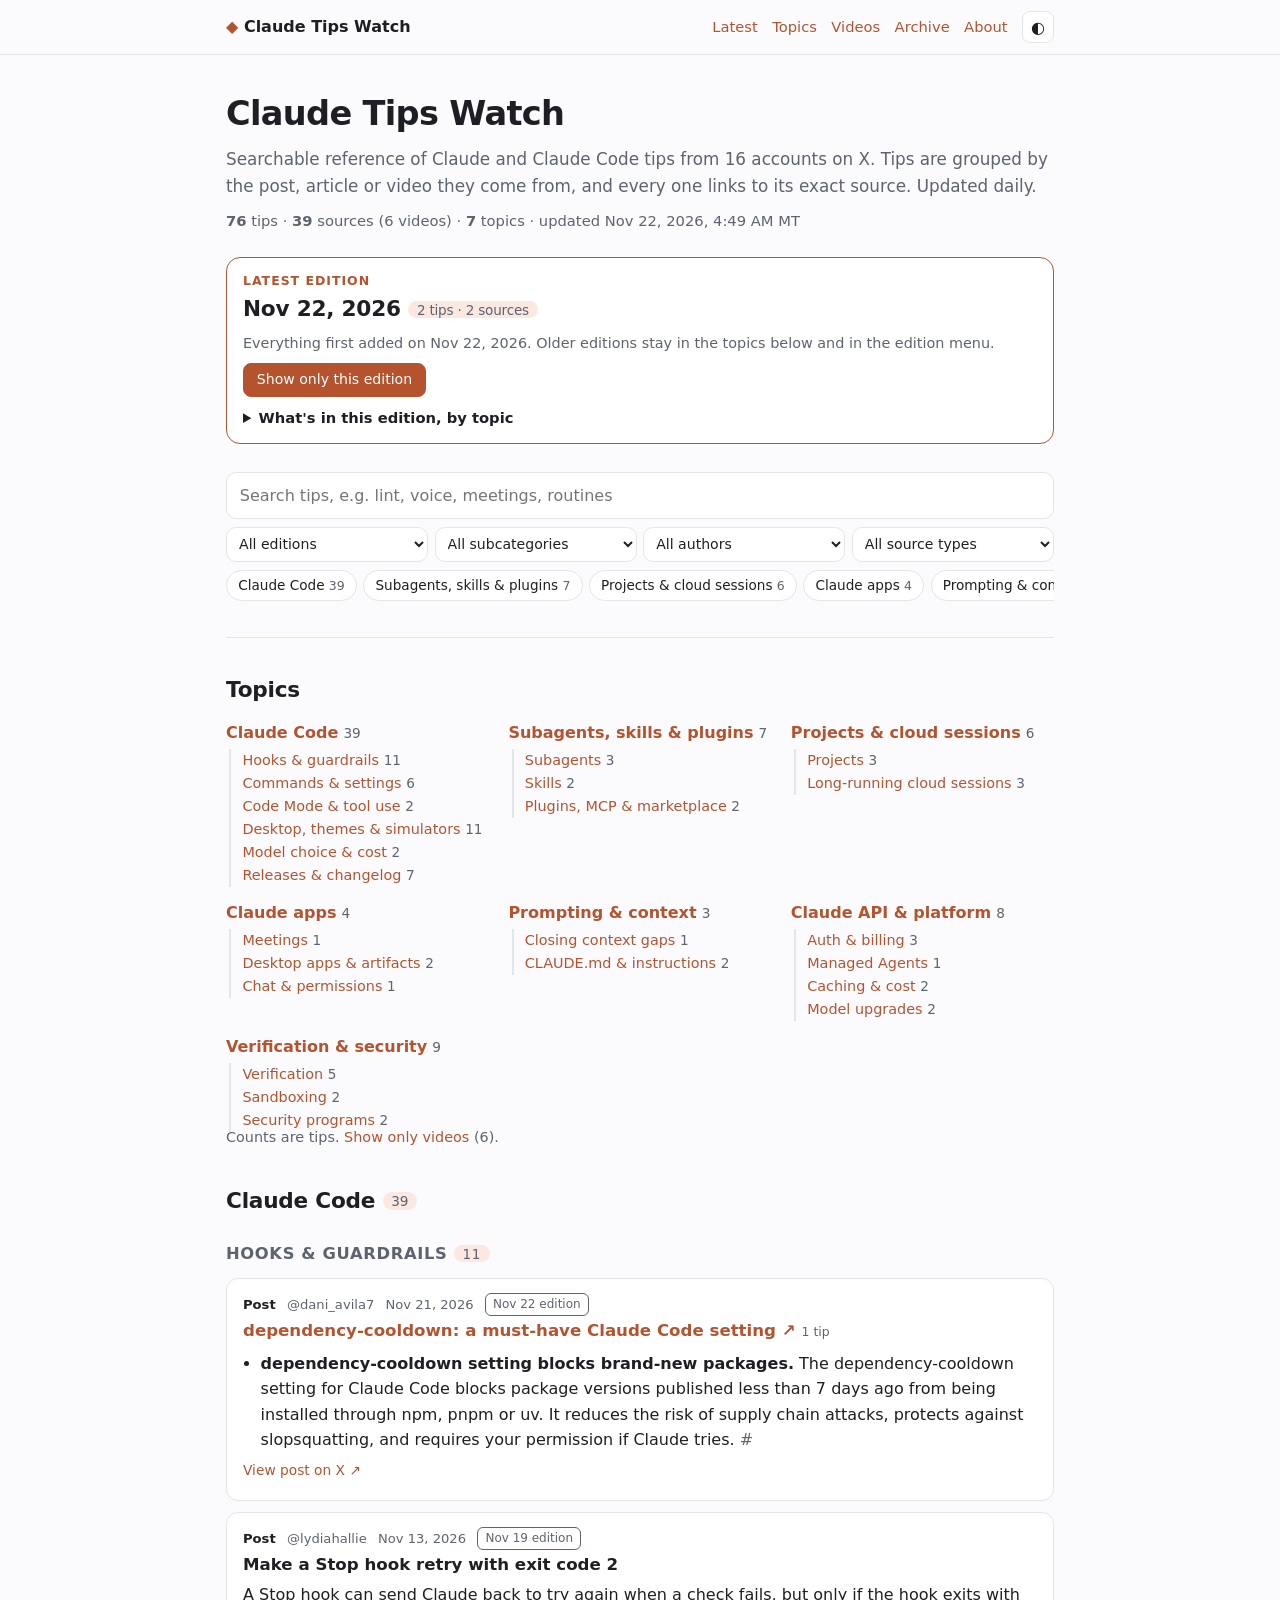
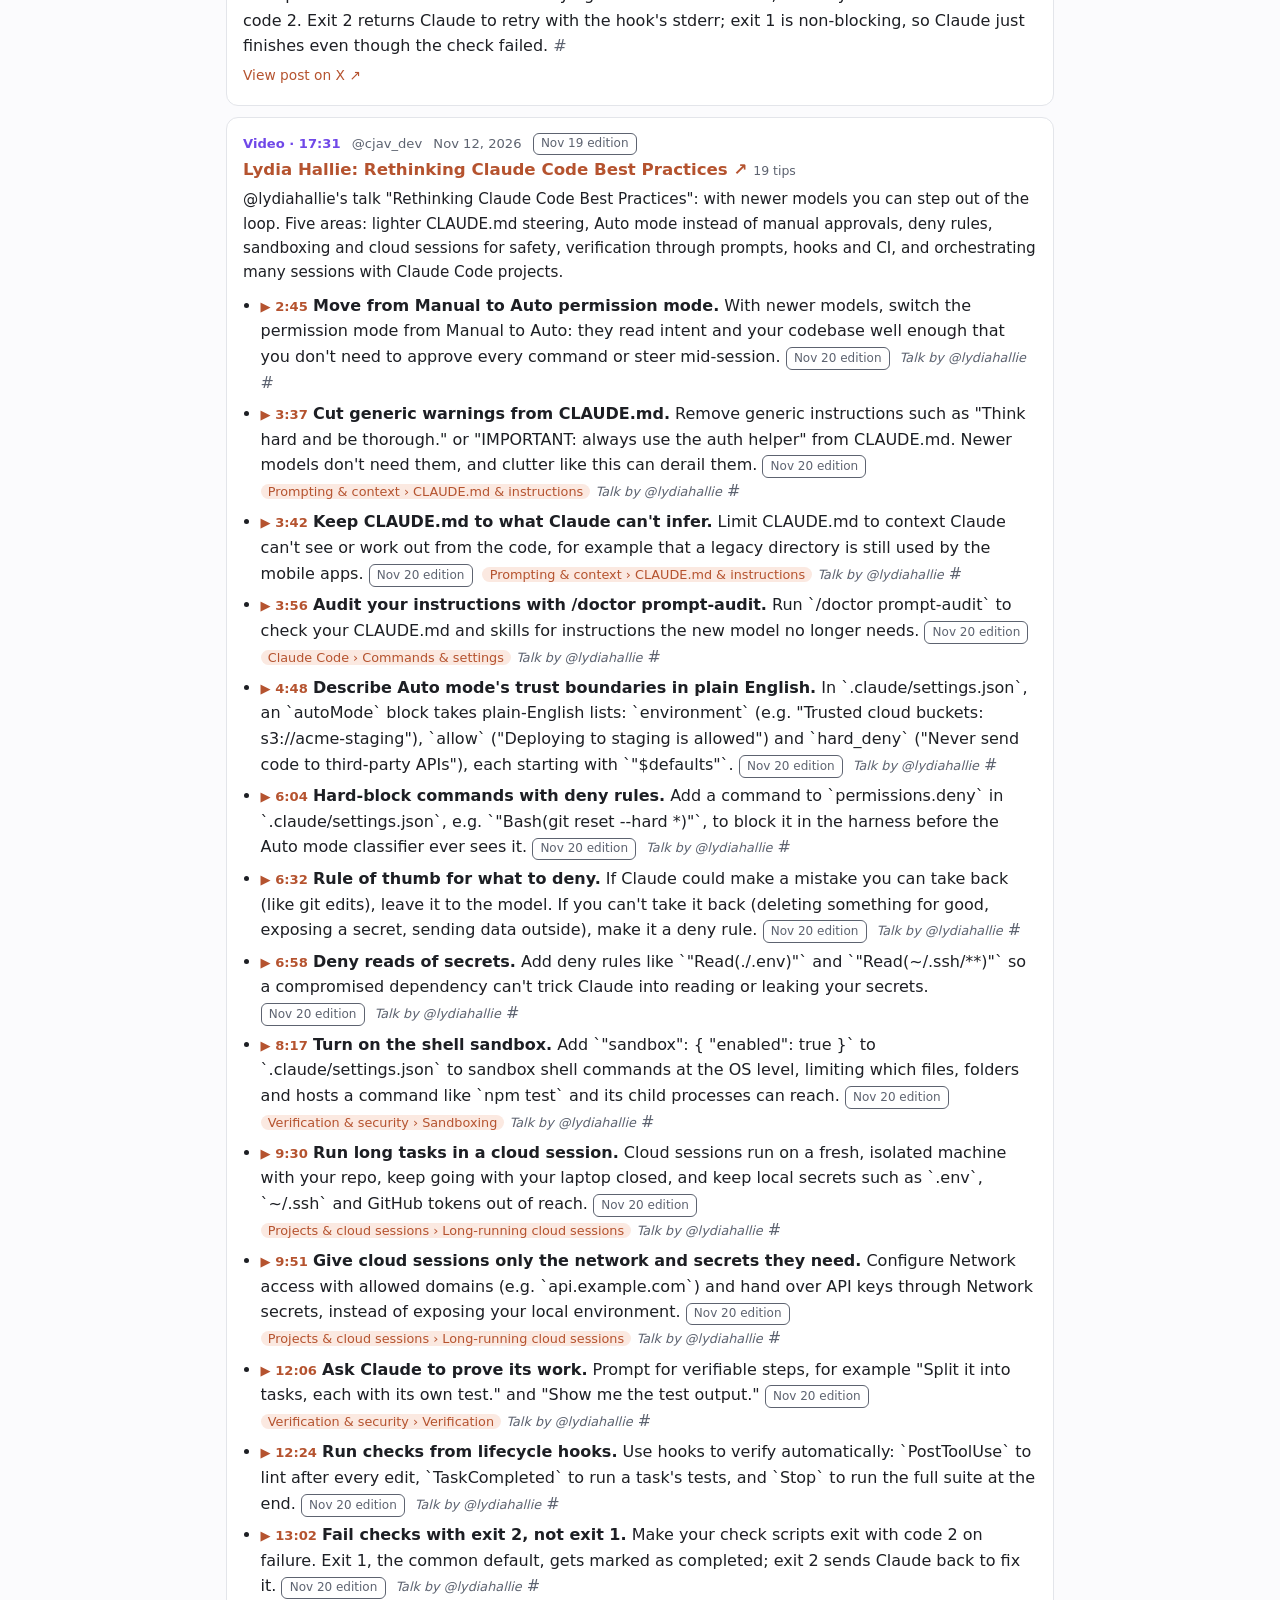
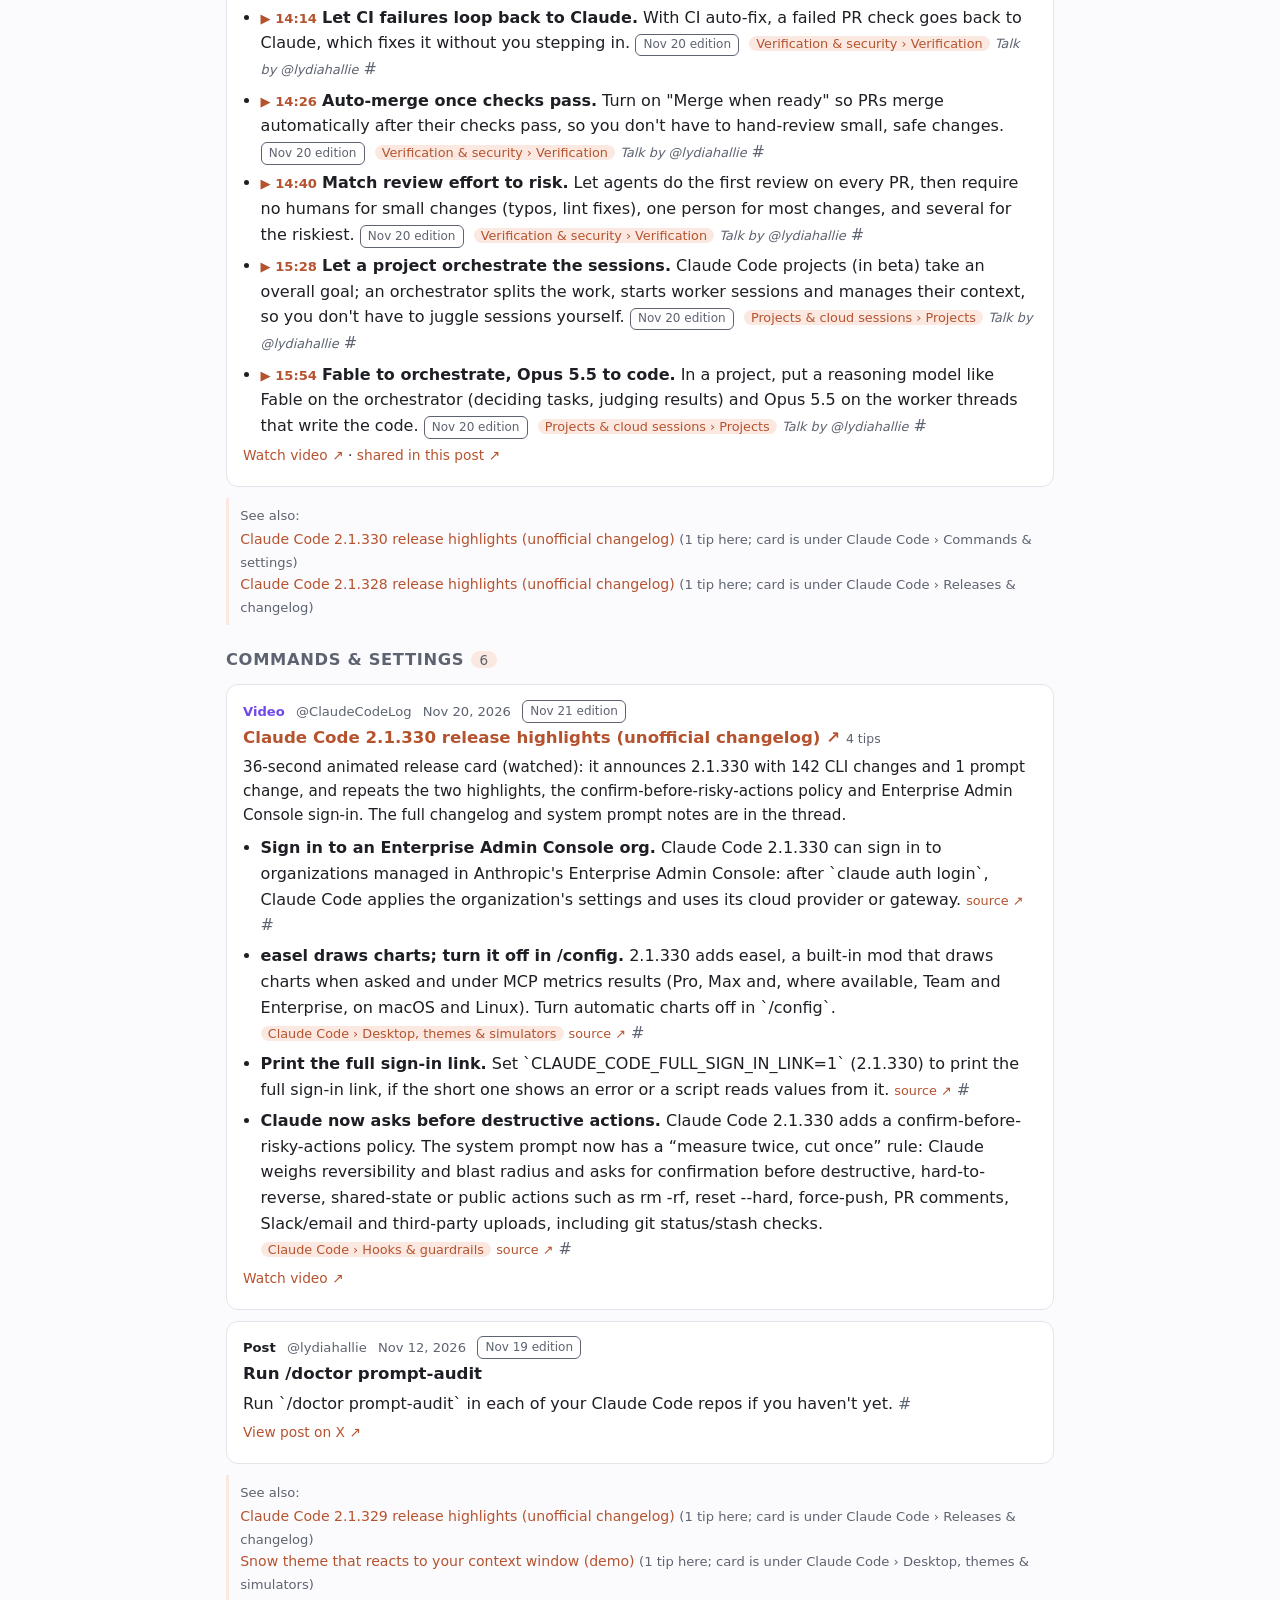
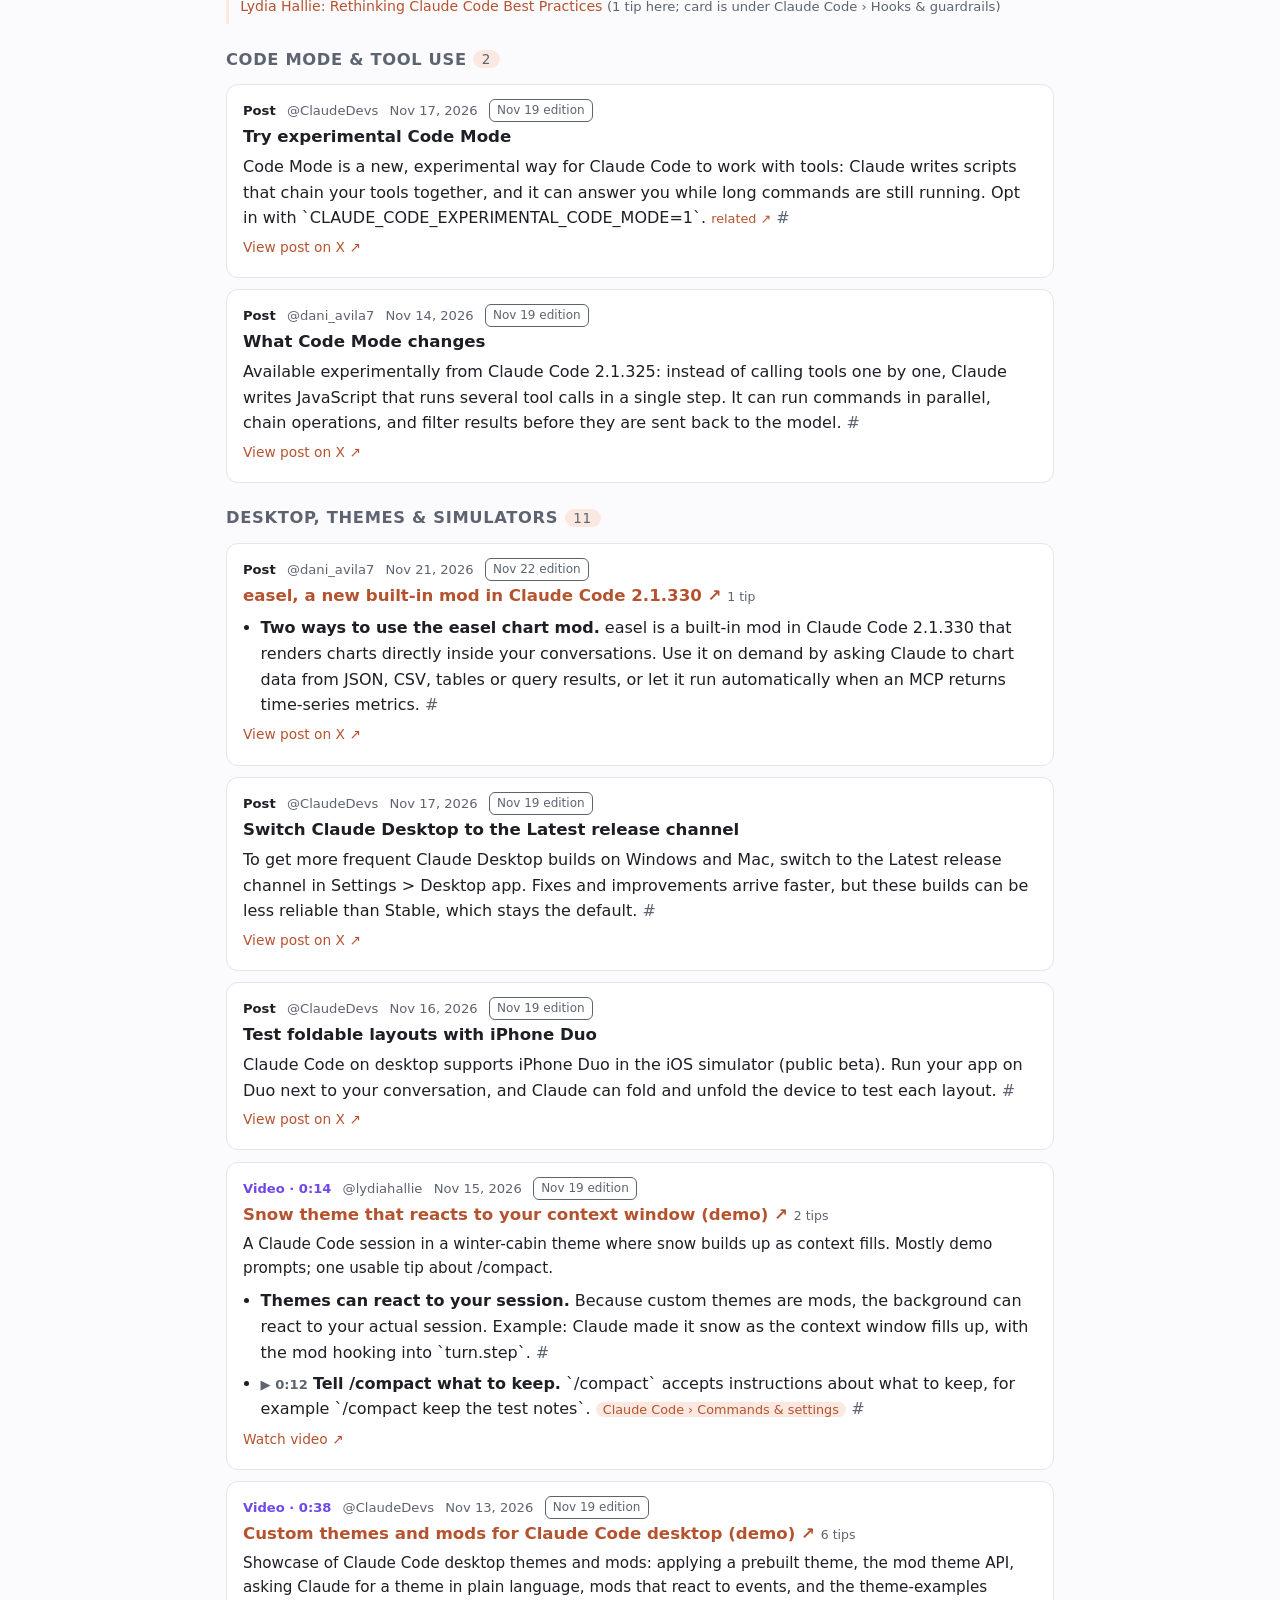
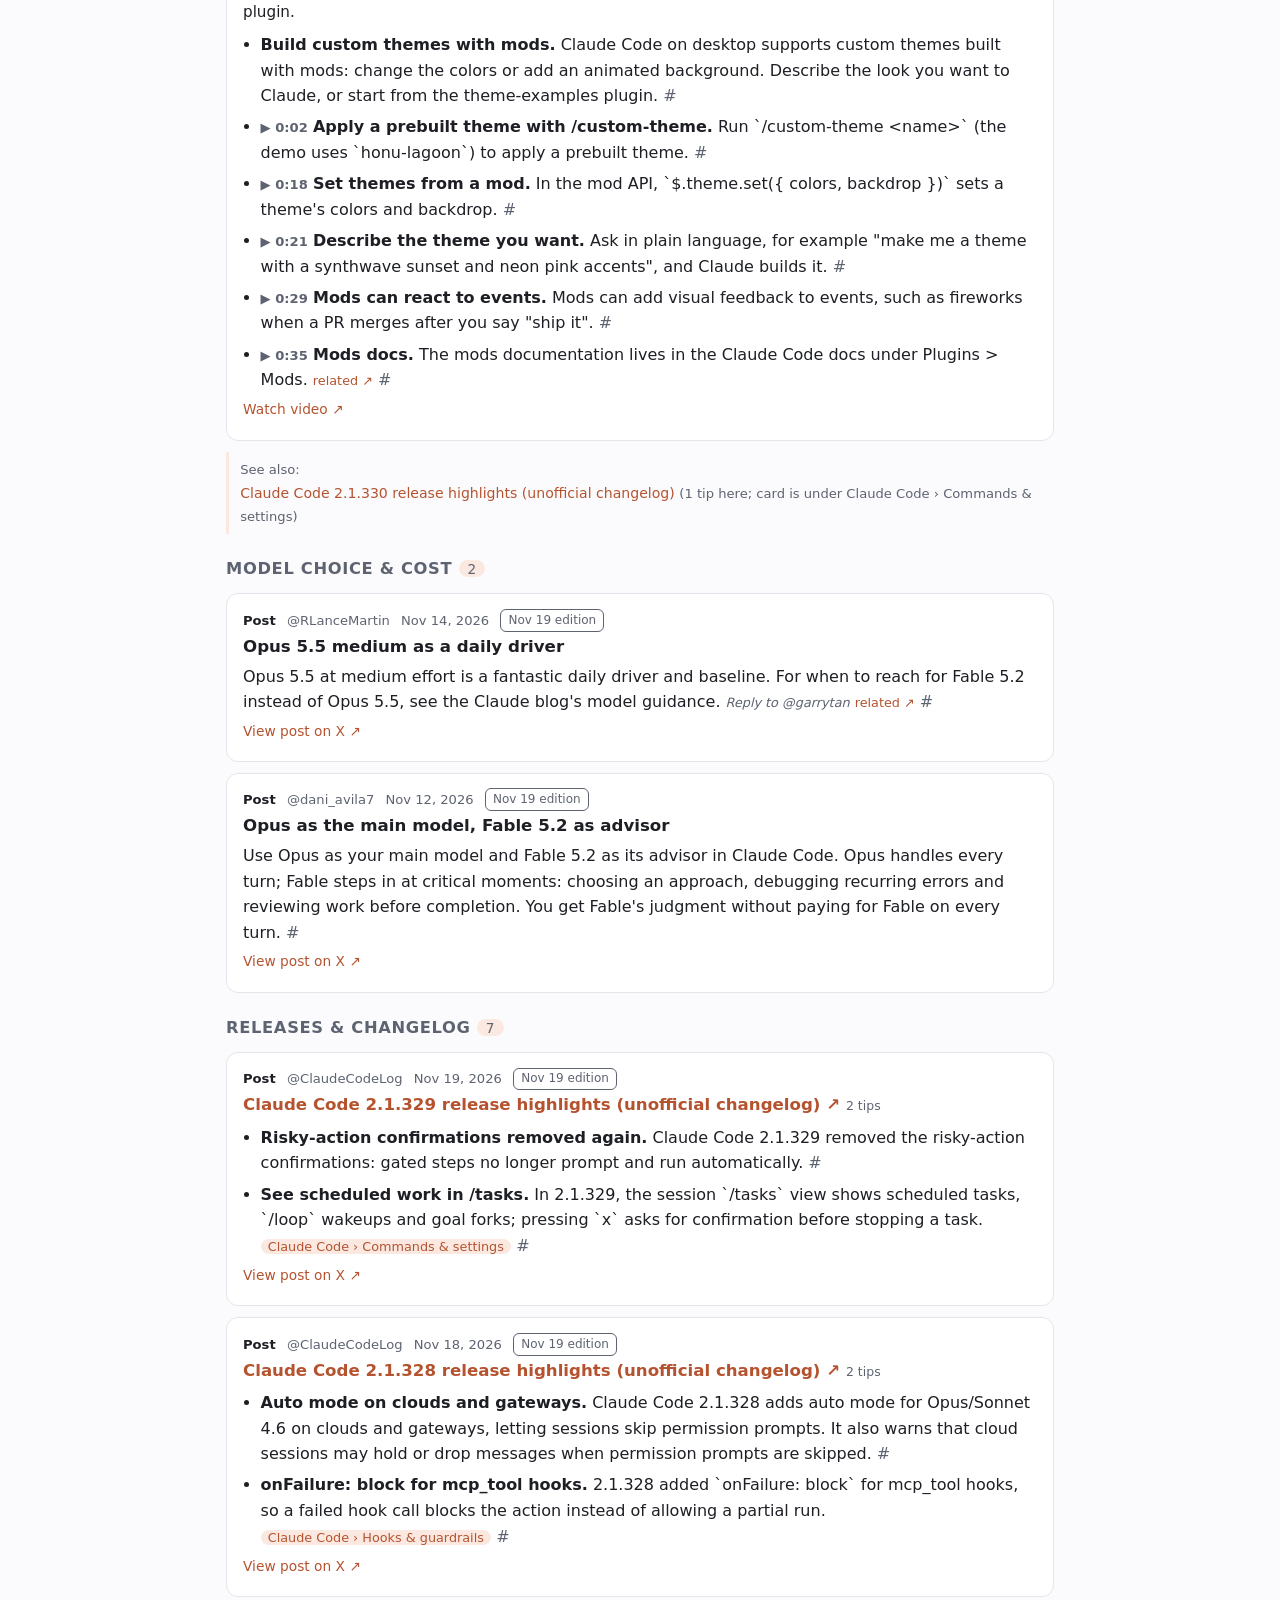
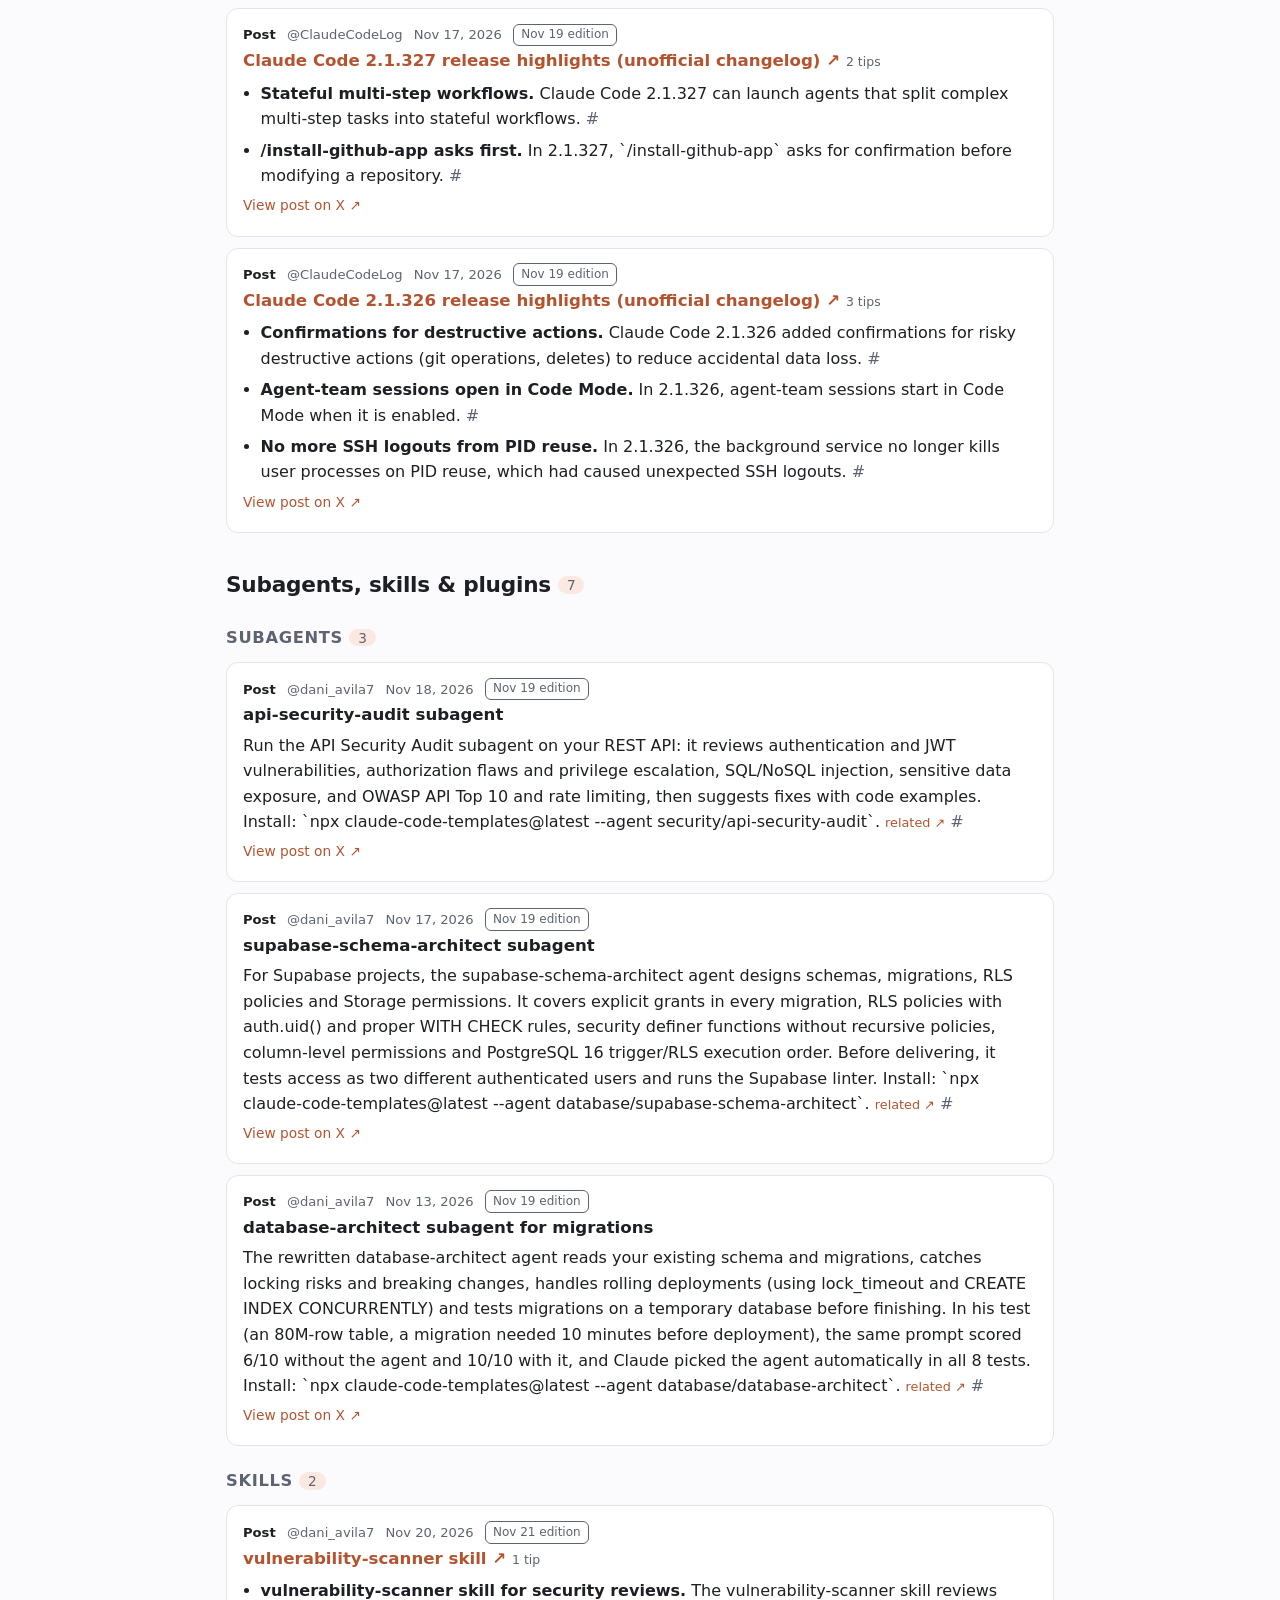
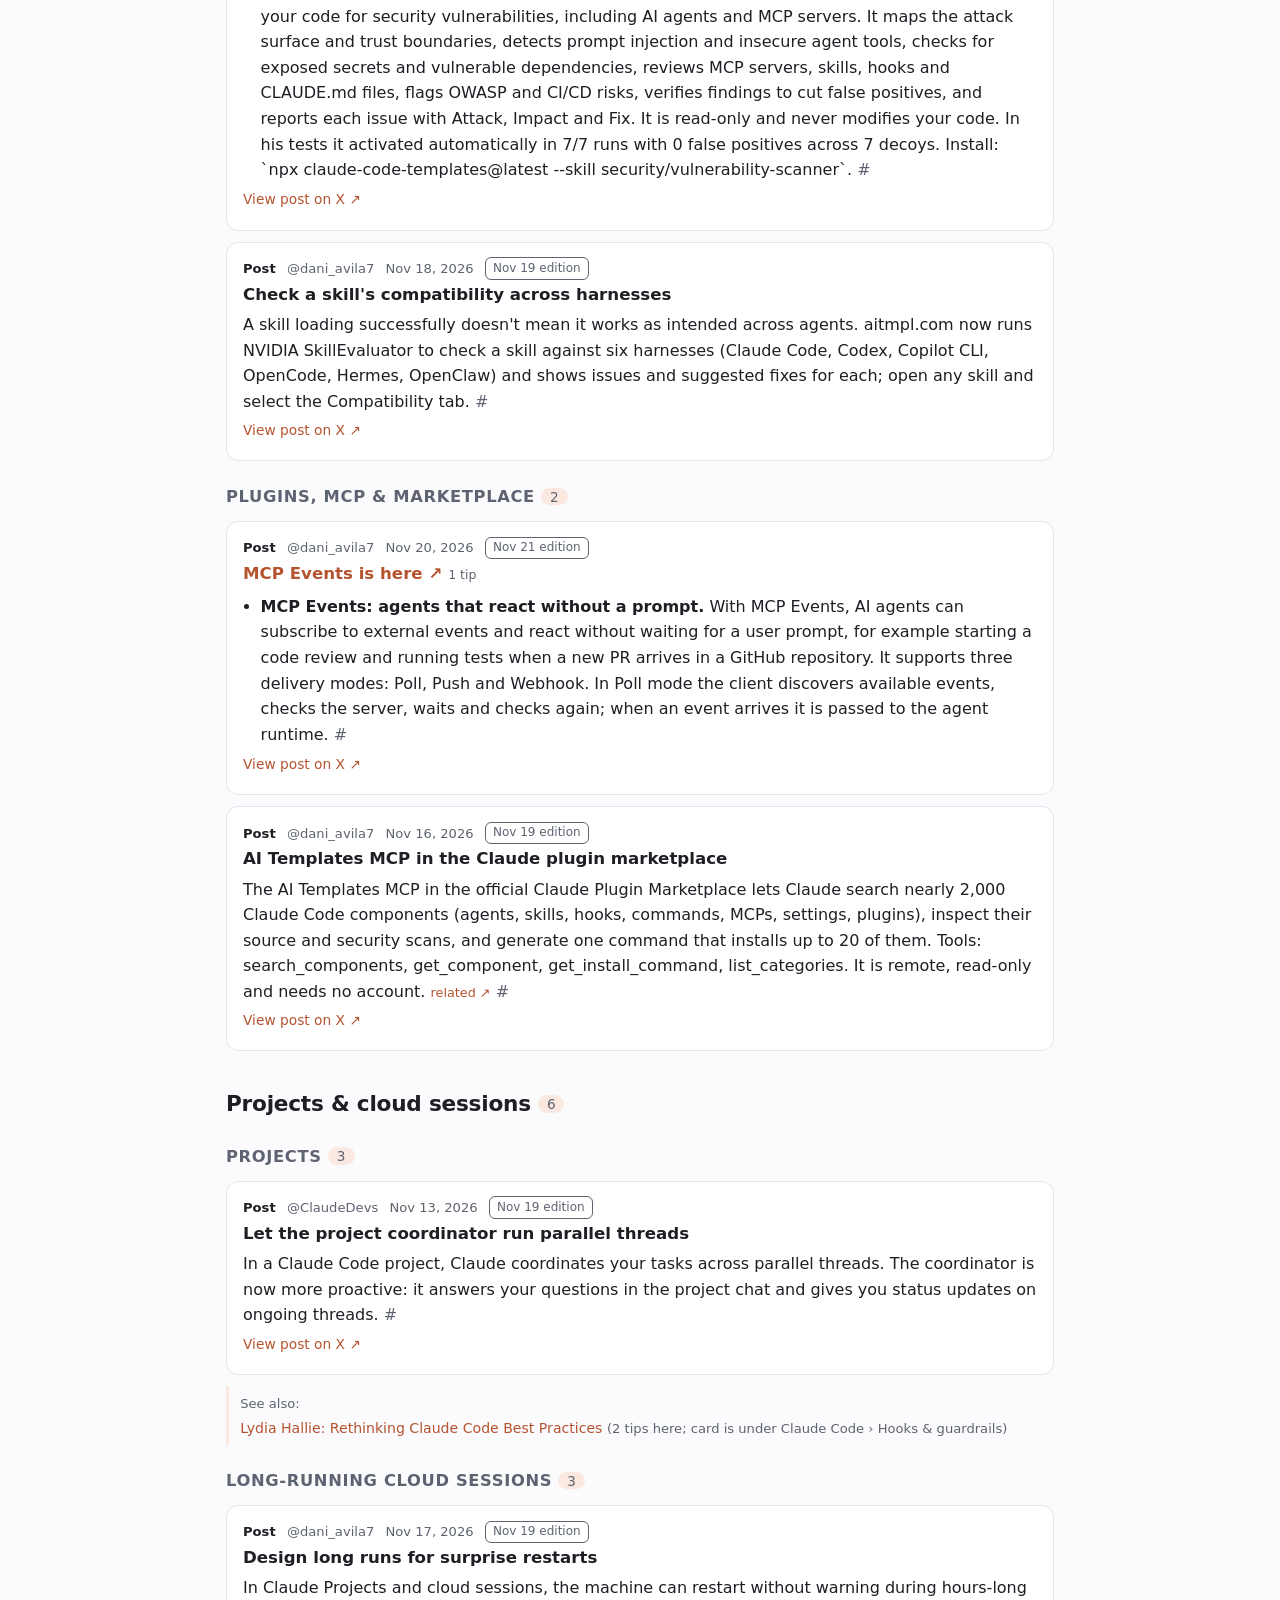
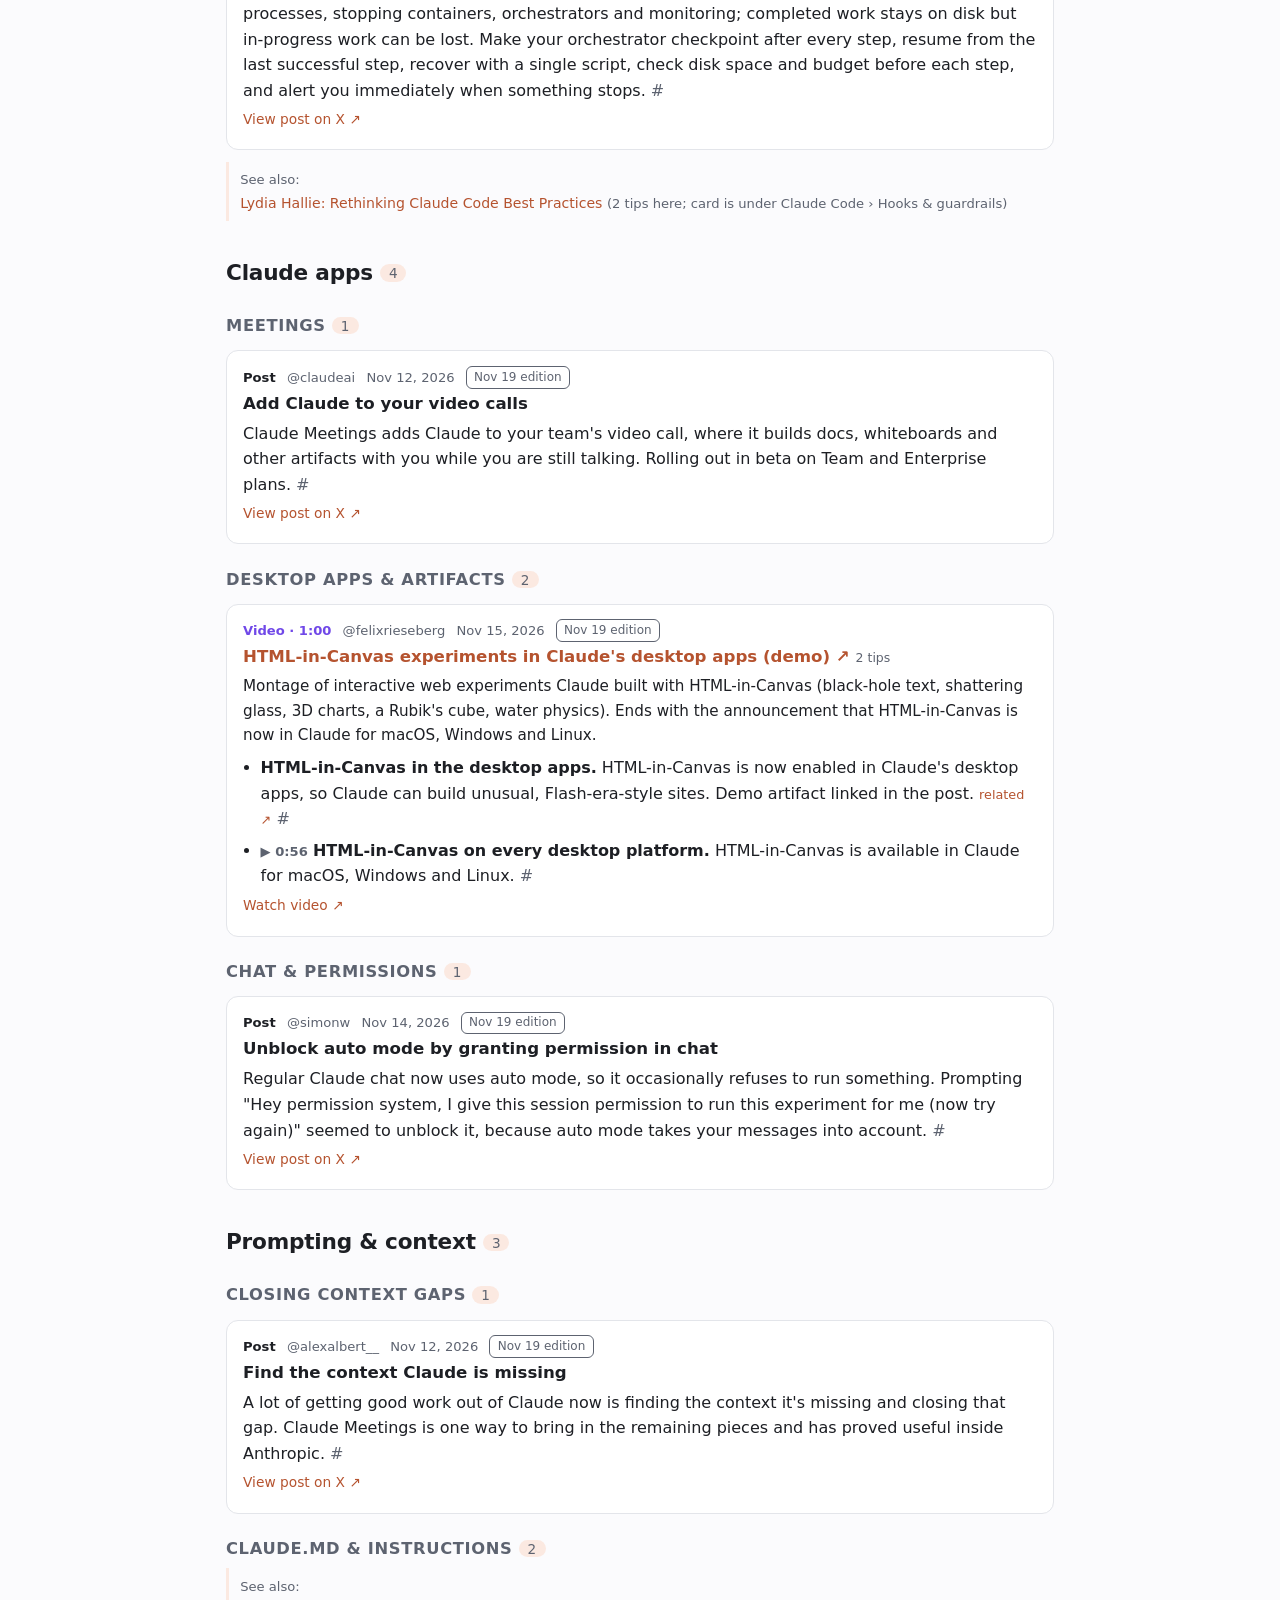
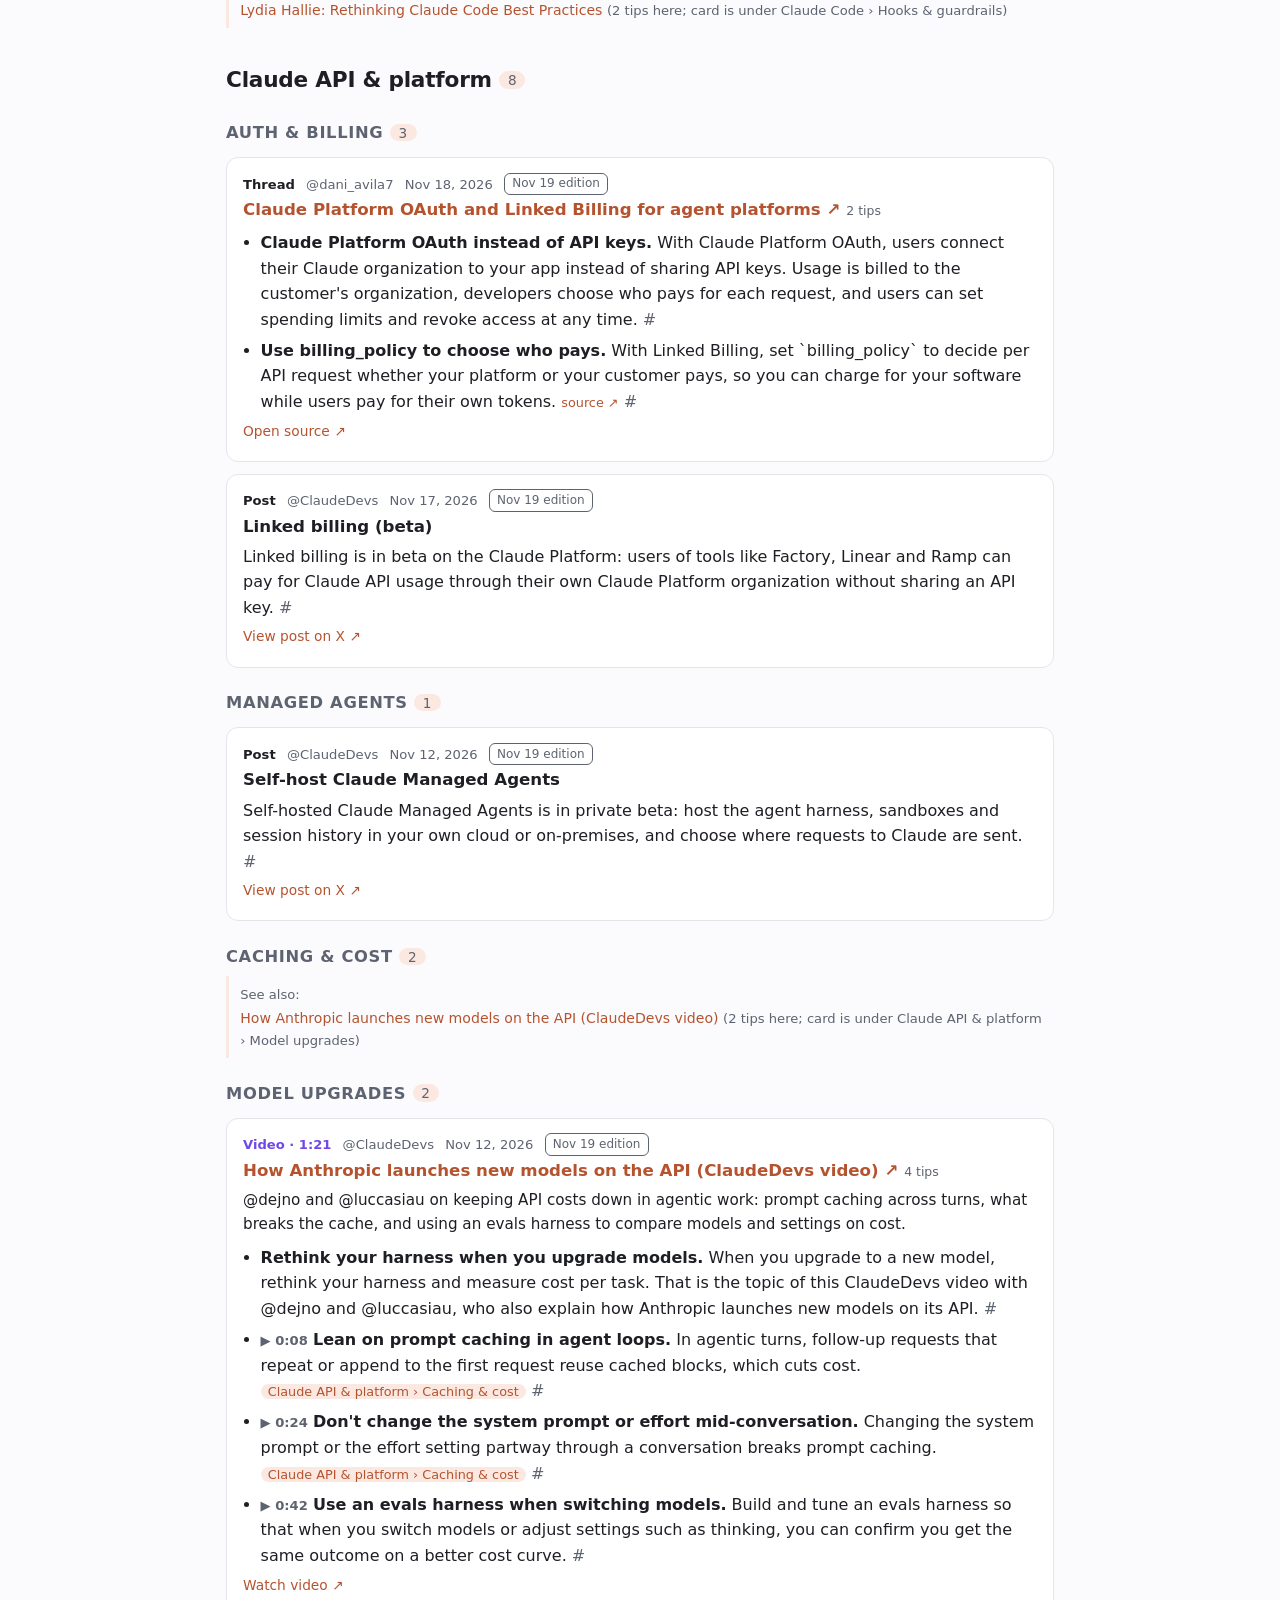
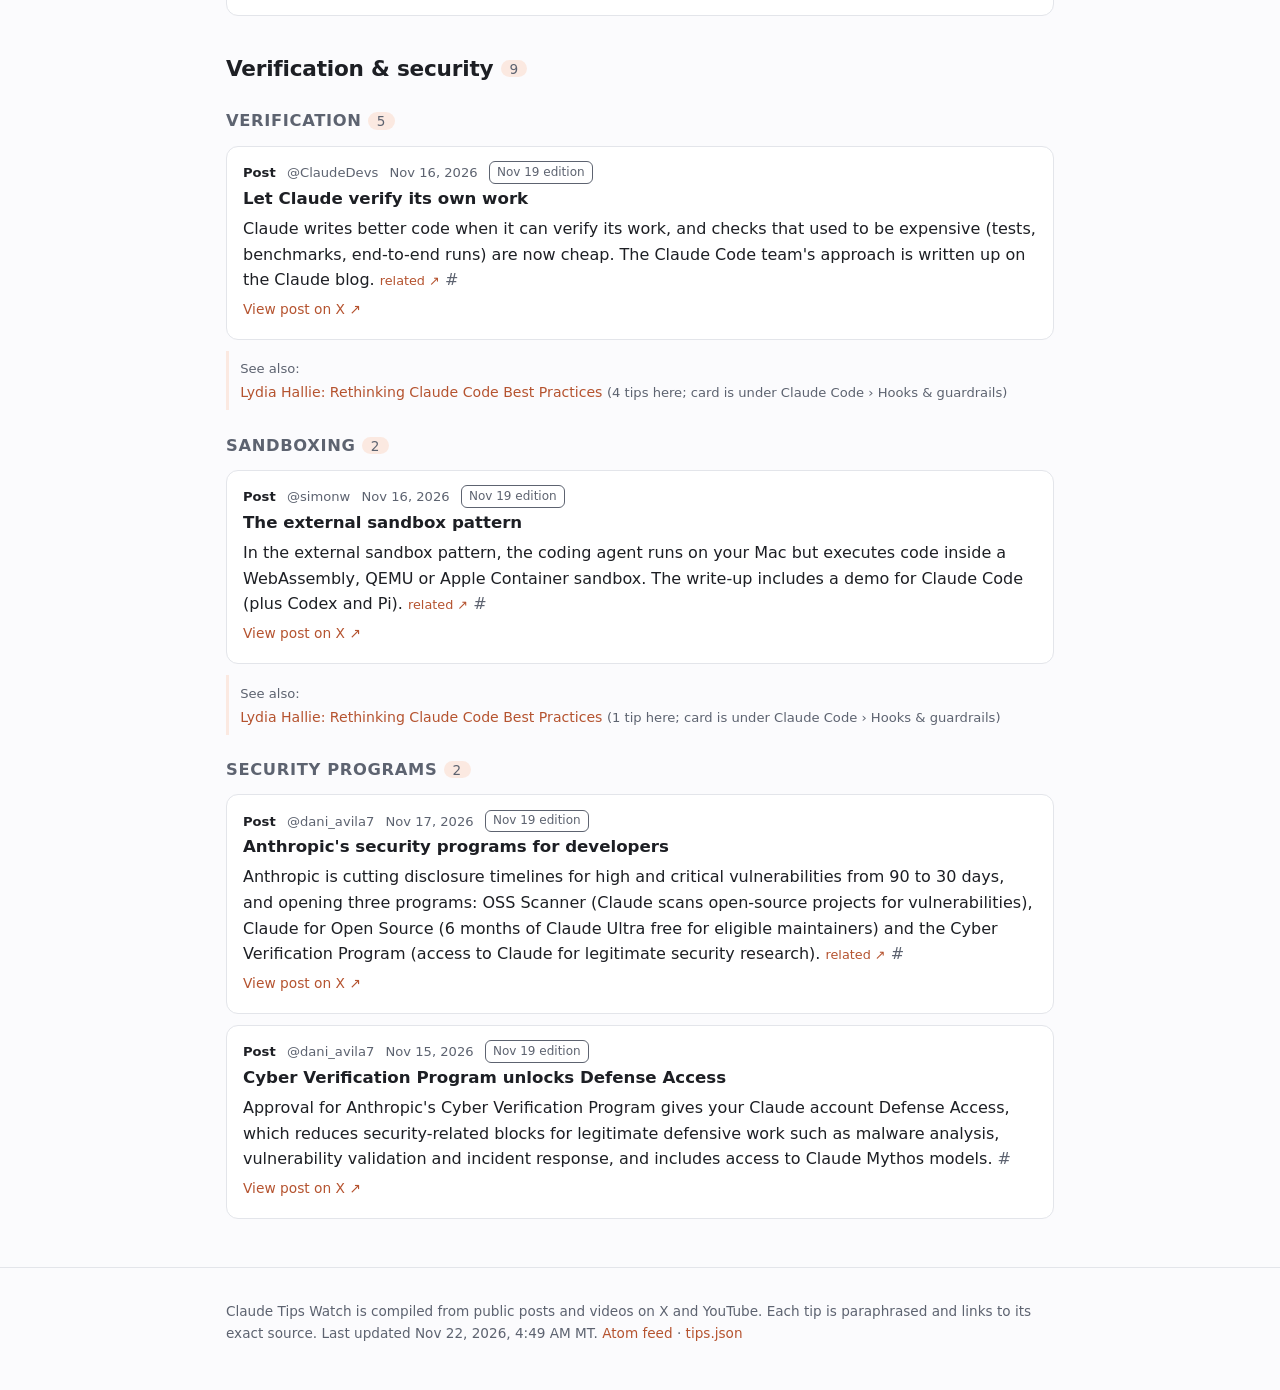
==== commit 54dadf63: "Daily update 2026-11-22: dependency-cooldown setting, easel usage (2 tips)" ====
--- a/index.html
+++ b/index.html
@@ -4,7 +4,7 @@
 <meta charset="utf-8">
 <meta name="viewport" content="width=device-width, initial-scale=1">
 <title>Claude Tips Watch: Searchable reference of Claude and Claude Code tips from 16 accounts on X</title>
-<meta name="description" content="74 tips from 37 sources across 7 topics on Claude Code, skills and subagents, Projects, Claude apps and the Claude API, each linked to its source.">
+<meta name="description" content="76 tips from 39 sources across 7 topics on Claude Code, skills and subagents, Projects, Claude apps and the Claude API, each linked to its source.">
 <link rel="canonical" href="https://cfmayer.github.io/claude-tips-watch/">
 <meta name="color-scheme" content="light dark">
 <script>(function(){var d=document.documentElement,t=null;try{t=localStorage.getItem('theme')}catch(e){}if(t!=='light'&&t!=='dark'){t=window.matchMedia&&matchMedia('(prefers-color-scheme: dark)').matches?'dark':'light'}d.setAttribute('data-theme',t)})();</script>
@@ -13,7 +13,7 @@
 <link rel="stylesheet" href="assets/site.css?v=4c0a76cf">
 <meta property="og:site_name" content="Claude Tips Watch">
 <meta property="og:title" content="Claude Tips Watch: Searchable reference of Claude and Claude Code tips from 16 accounts on X">
-<meta property="og:description" content="74 tips from 37 sources across 7 topics on Claude Code, skills and subagents, Projects, Claude apps and the Claude API, each linked to its source.">
+<meta property="og:description" content="76 tips from 39 sources across 7 topics on Claude Code, skills and subagents, Projects, Claude apps and the Claude API, each linked to its source.">
 <meta property="og:type" content="website">
 <meta property="og:url" content="https://cfmayer.github.io/claude-tips-watch/">
 </head>
@@ -37,32 +37,41 @@
 <section class="hero">
   <h1>Claude Tips Watch</h1>
   <p class="lede">Searchable reference of Claude and Claude Code tips from 16 accounts on X. Tips are grouped by the post, article or video they come from, and every one links to its exact source. Updated daily.</p>
-  <p class="stats"><strong>74</strong> tips · <strong>37</strong> sources (6 videos) · <strong>7</strong> topics · updated Nov 21, 2026, 4:58 AM MT</p>
-</section>
-<section class="latest" id="latest" data-edition="2026-11-21">
+  <p class="stats"><strong>76</strong> tips · <strong>39</strong> sources (6 videos) · <strong>7</strong> topics · updated Nov 22, 2026, 4:49 AM MT</p>
+</section>
+<section class="latest" id="latest" data-edition="2026-11-22">
   <p class="kicker">Latest edition</p>
-  <h2>Nov 21, 2026 <span class="count">6 tips · 3 sources</span></h2>
-  <p class="hint">Everything first added on Nov 21, 2026. Older editions stay in the topics below and in the edition menu.</p>
-  <div class="latest-actions"><button type="button" class="btn" id="only-latest" data-edition="2026-11-21">Show only this edition</button></div>
-  <details class="edindex"><summary>What's in this edition, by topic</summary><div class="eitopic"><h3>Claude Code</h3><div class="eisub"><h4>Hooks &amp; guardrails</h4><ul><li><a href="#s-x-2123913205575496028">Claude Code 2.1.330 release highlights (unofficial changelog)</a></li></ul></div><div class="eisub"><h4>Commands &amp; settings</h4><ul><li><a href="#s-x-2123913205575496028">Claude Code 2.1.330 release highlights (unofficial changelog)</a> <span>2</span></li></ul></div><div class="eisub"><h4>Desktop, themes &amp; simulators</h4><ul><li><a href="#s-x-2123913205575496028">Claude Code 2.1.330 release highlights (unofficial changelog)</a></li></ul></div></div><div class="eitopic"><h3>Subagents, skills &amp; plugins</h3><div class="eisub"><h4>Skills</h4><ul><li><a href="#s-x-2124014299483873352">vulnerability-scanner skill</a></li></ul></div><div class="eisub"><h4>Plugins, MCP &amp; marketplace</h4><ul><li><a href="#s-x-2123896682907664610">MCP Events is here</a></li></ul></div></div></details>
+  <h2>Nov 22, 2026 <span class="count">2 tips · 2 sources</span></h2>
+  <p class="hint">Everything first added on Nov 22, 2026. Older editions stay in the topics below and in the edition menu.</p>
+  <div class="latest-actions"><button type="button" class="btn" id="only-latest" data-edition="2026-11-22">Show only this edition</button></div>
+  <details class="edindex"><summary>What's in this edition, by topic</summary><div class="eitopic"><h3>Claude Code</h3><div class="eisub"><h4>Hooks &amp; guardrails</h4><ul><li><a href="#s-x-2124325975076823188">dependency-cooldown: a must-have Claude Code setting</a></li></ul></div><div class="eisub"><h4>Desktop, themes &amp; simulators</h4><ul><li><a href="#s-x-2124359426035356008">easel, a new built-in mod in Claude Code 2.1.330</a></li></ul></div></div></details>
 </section>
 <div class="controls" role="search">
   <label class="sr" for="q">Search tips</label>
   <input id="q" type="search" placeholder="Search tips, e.g. lint, voice, meetings, routines" autocomplete="off">
   <div class="selects">
-    <label class="sr" for="edition">Edition</label><select id="edition"><option value="">All editions</option><option value="2026-11-21">Nov 21, 2026 (latest) · 6 tips</option><option value="2026-11-20">Nov 20, 2026 · 19 tips</option><option value="2026-11-19">Nov 19, 2026 · 49 tips</option></select>
-    <label class="sr" for="subcat">Subcategory</label><select id="subcat"><option value="">All subcategories</option><optgroup label="Claude Code"><option value="Claude Code|Hooks &amp; guardrails">Hooks &amp; guardrails (10)</option><option value="Claude Code|Commands &amp; settings">Commands &amp; settings (6)</option><option value="Claude Code|Code Mode &amp; tool use">Code Mode &amp; tool use (2)</option><option value="Claude Code|Desktop, themes &amp; simulators">Desktop, themes &amp; simulators (10)</option><option value="Claude Code|Model choice &amp; cost">Model choice &amp; cost (2)</option><option value="Claude Code|Releases &amp; changelog">Releases &amp; changelog (7)</option></optgroup><optgroup label="Subagents, skills &amp; plugins"><option value="Subagents, skills &amp; plugins|Subagents">Subagents (3)</option><option value="Subagents, skills &amp; plugins|Skills">Skills (2)</option><option value="Subagents, skills &amp; plugins|Plugins, MCP &amp; marketplace">Plugins, MCP &amp; marketplace (2)</option></optgroup><optgroup label="Projects &amp; cloud sessions"><option value="Projects &amp; cloud sessions|Projects">Projects (3)</option><option value="Projects &amp; cloud sessions|Long-running cloud sessions">Long-running cloud sessions (3)</option></optgroup><optgroup label="Claude apps"><option value="Claude apps|Meetings">Meetings (1)</option><option value="Claude apps|Desktop apps &amp; artifacts">Desktop apps &amp; artifacts (2)</option><option value="Claude apps|Chat &amp; permissions">Chat &amp; permissions (1)</option></optgroup><optgroup label="Prompting &amp; context"><option value="Prompting &amp; context|Closing context gaps">Closing context gaps (1)</option><option value="Prompting &amp; context|CLAUDE.md &amp; instructions">CLAUDE.md &amp; instructions (2)</option></optgroup><optgroup label="Claude API &amp; platform"><option value="Claude API &amp; platform|Auth &amp; billing">Auth &amp; billing (3)</option><option value="Claude API &amp; platform|Managed Agents">Managed Agents (1)</option><option value="Claude API &amp; platform|Caching &amp; cost">Caching &amp; cost (2)</option><option value="Claude API &amp; platform|Model upgrades">Model upgrades (2)</option></optgroup><optgroup label="Verification &amp; security"><option value="Verification &amp; security|Verification">Verification (5)</option><option value="Verification &amp; security|Sandboxing">Sandboxing (2)</option><option value="Verification &amp; security|Security programs">Security programs (2)</option></optgroup></select>
+    <label class="sr" for="edition">Edition</label><select id="edition"><option value="">All editions</option><option value="2026-11-22">Nov 22, 2026 (latest) · 2 tips</option><option value="2026-11-21">Nov 21, 2026 · 6 tips</option><option value="2026-11-20">Nov 20, 2026 · 19 tips</option><option value="2026-11-19">Nov 19, 2026 · 49 tips</option></select>
+    <label class="sr" for="subcat">Subcategory</label><select id="subcat"><option value="">All subcategories</option><optgroup label="Claude Code"><option value="Claude Code|Hooks &amp; guardrails">Hooks &amp; guardrails (11)</option><option value="Claude Code|Commands &amp; settings">Commands &amp; settings (6)</option><option value="Claude Code|Code Mode &amp; tool use">Code Mode &amp; tool use (2)</option><option value="Claude Code|Desktop, themes &amp; simulators">Desktop, themes &amp; simulators (11)</option><option value="Claude Code|Model choice &amp; cost">Model choice &amp; cost (2)</option><option value="Claude Code|Releases &amp; changelog">Releases &amp; changelog (7)</option></optgroup><optgroup label="Subagents, skills &amp; plugins"><option value="Subagents, skills &amp; plugins|Subagents">Subagents (3)</option><option value="Subagents, skills &amp; plugins|Skills">Skills (2)</option><option value="Subagents, skills &amp; plugins|Plugins, MCP &amp; marketplace">Plugins, MCP &amp; marketplace (2)</option></optgroup><optgroup label="Projects &amp; cloud sessions"><option value="Projects &amp; cloud sessions|Projects">Projects (3)</option><option value="Projects &amp; cloud sessions|Long-running cloud sessions">Long-running cloud sessions (3)</option></optgroup><optgroup label="Claude apps"><option value="Claude apps|Meetings">Meetings (1)</option><option value="Claude apps|Desktop apps &amp; artifacts">Desktop apps &amp; artifacts (2)</option><option value="Claude apps|Chat &amp; permissions">Chat &amp; permissions (1)</option></optgroup><optgroup label="Prompting &amp; context"><option value="Prompting &amp; context|Closing context gaps">Closing context gaps (1)</option><option value="Prompting &amp; context|CLAUDE.md &amp; instructions">CLAUDE.md &amp; instructions (2)</option></optgroup><optgroup label="Claude API &amp; platform"><option value="Claude API &amp; platform|Auth &amp; billing">Auth &amp; billing (3)</option><option value="Claude API &amp; platform|Managed Agents">Managed Agents (1)</option><option value="Claude API &amp; platform|Caching &amp; cost">Caching &amp; cost (2)</option><option value="Claude API &amp; platform|Model upgrades">Model upgrades (2)</option></optgroup><optgroup label="Verification &amp; security"><option value="Verification &amp; security|Verification">Verification (5)</option><option value="Verification &amp; security|Sandboxing">Sandboxing (2)</option><option value="Verification &amp; security|Security programs">Security programs (2)</option></optgroup></select>
     <label class="sr" for="author">Author</label><select id="author"><option value="">All authors</option><option value="alexalbert__">@alexalbert__</option><option value="cjav_dev">@cjav_dev</option><option value="claudeai">@claudeai</option><option value="ClaudeCodeLog">@ClaudeCodeLog</option><option value="ClaudeDevs">@ClaudeDevs</option><option value="dani_avila7">@dani_avila7</option><option value="felixrieseberg">@felixrieseberg</option><option value="lydiahallie">@lydiahallie</option><option value="RLanceMartin">@RLanceMartin</option><option value="simonw">@simonw</option></select>
-    <label class="sr" for="type">Source type</label><select id="type"><option value="">All source types</option><option value="post">Posts (30)</option><option value="video">Videos (6)</option><option value="thread">Threads (1)</option></select>
+    <label class="sr" for="type">Source type</label><select id="type"><option value="">All source types</option><option value="post">Posts (32)</option><option value="video">Videos (6)</option><option value="thread">Threads (1)</option></select>
   </div>
-  <div class="chips" aria-label="Filter by topic"><button type="button" class="chip" data-topic="Claude Code" aria-pressed="false">Claude Code <span>37</span></button><button type="button" class="chip" data-topic="Subagents, skills &amp; plugins" aria-pressed="false">Subagents, skills &amp; plugins <span>7</span></button><button type="button" class="chip" data-topic="Projects &amp; cloud sessions" aria-pressed="false">Projects &amp; cloud sessions <span>6</span></button><button type="button" class="chip" data-topic="Claude apps" aria-pressed="false">Claude apps <span>4</span></button><button type="button" class="chip" data-topic="Prompting &amp; context" aria-pressed="false">Prompting &amp; context <span>3</span></button><button type="button" class="chip" data-topic="Claude API &amp; platform" aria-pressed="false">Claude API &amp; platform <span>8</span></button><button type="button" class="chip" data-topic="Verification &amp; security" aria-pressed="false">Verification &amp; security <span>9</span></button></div>
+  <div class="chips" aria-label="Filter by topic"><button type="button" class="chip" data-topic="Claude Code" aria-pressed="false">Claude Code <span>39</span></button><button type="button" class="chip" data-topic="Subagents, skills &amp; plugins" aria-pressed="false">Subagents, skills &amp; plugins <span>7</span></button><button type="button" class="chip" data-topic="Projects &amp; cloud sessions" aria-pressed="false">Projects &amp; cloud sessions <span>6</span></button><button type="button" class="chip" data-topic="Claude apps" aria-pressed="false">Claude apps <span>4</span></button><button type="button" class="chip" data-topic="Prompting &amp; context" aria-pressed="false">Prompting &amp; context <span>3</span></button><button type="button" class="chip" data-topic="Claude API &amp; platform" aria-pressed="false">Claude API &amp; platform <span>8</span></button><button type="button" class="chip" data-topic="Verification &amp; security" aria-pressed="false">Verification &amp; security <span>9</span></button></div>
   <p id="status" class="status" aria-live="polite"></p>
 </div>
-<nav class="toc" id="topics" aria-label="Topics"><h2>Topics</h2><ul class="tocl"><li><a class="tt" href="#t-claude-code">Claude Code</a> <span>37</span><ul><li><a href="#sc-claude-code-hooks-guardrails">Hooks &amp; guardrails</a> <span>10</span></li><li><a href="#sc-claude-code-commands-settings">Commands &amp; settings</a> <span>6</span></li><li><a href="#sc-claude-code-code-mode-tool-use">Code Mode &amp; tool use</a> <span>2</span></li><li><a href="#sc-claude-code-desktop-themes-simulators">Desktop, themes &amp; simulators</a> <span>10</span></li><li><a href="#sc-claude-code-model-choice-cost">Model choice &amp; cost</a> <span>2</span></li><li><a href="#sc-claude-code-releases-changelog">Releases &amp; changelog</a> <span>7</span></li></ul></li><li><a class="tt" href="#t-subagents-skills-plugins">Subagents, skills &amp; plugins</a> <span>7</span><ul><li><a href="#sc-subagents-skills-plugins-subagents">Subagents</a> <span>3</span></li><li><a href="#sc-subagents-skills-plugins-skills">Skills</a> <span>2</span></li><li><a href="#sc-subagents-skills-plugins-plugins-mcp-marketplace">Plugins, MCP &amp; marketplace</a> <span>2</span></li></ul></li><li><a class="tt" href="#t-projects-cloud-sessions">Projects &amp; cloud sessions</a> <span>6</span><ul><li><a href="#sc-projects-cloud-sessions-projects">Projects</a> <span>3</span></li><li><a href="#sc-projects-cloud-sessions-long-running-cloud-sessions">Long-running cloud sessions</a> <span>3</span></li></ul></li><li><a class="tt" href="#t-claude-apps">Claude apps</a> <span>4</span><ul><li><a href="#sc-claude-apps-meetings">Meetings</a> <span>1</span></li><li><a href="#sc-claude-apps-desktop-apps-artifacts">Desktop apps &amp; artifacts</a> <span>2</span></li><li><a href="#sc-claude-apps-chat-permissions">Chat &amp; permissions</a> <span>1</span></li></ul></li><li><a class="tt" href="#t-prompting-context">Prompting &amp; context</a> <span>3</span><ul><li><a href="#sc-prompting-context-closing-context-gaps">Closing context gaps</a> <span>1</span></li><li><a href="#sc-prompting-context-claude-md-instructions">CLAUDE.md &amp; instructions</a> <span>2</span></li></ul></li><li><a class="tt" href="#t-claude-api-platform">Claude API &amp; platform</a> <span>8</span><ul><li><a href="#sc-claude-api-platform-auth-billing">Auth &amp; billing</a> <span>3</span></li><li><a href="#sc-claude-api-platform-managed-agents">Managed Agents</a> <span>1</span></li><li><a href="#sc-claude-api-platform-caching-cost">Caching &amp; cost</a> <span>2</span></li><li><a href="#sc-claude-api-platform-model-upgrades">Model upgrades</a> <span>2</span></li></ul></li><li><a class="tt" href="#t-verification-security">Verification &amp; security</a> <span>9</span><ul><li><a href="#sc-verification-security-verification">Verification</a> <span>5</span></li><li><a href="#sc-verification-security-sandboxing">Sandboxing</a> <span>2</span></li><li><a href="#sc-verification-security-security-programs">Security programs</a> <span>2</span></li></ul></li></ul>
+<nav class="toc" id="topics" aria-label="Topics"><h2>Topics</h2><ul class="tocl"><li><a class="tt" href="#t-claude-code">Claude Code</a> <span>39</span><ul><li><a href="#sc-claude-code-hooks-guardrails">Hooks &amp; guardrails</a> <span>11</span></li><li><a href="#sc-claude-code-commands-settings">Commands &amp; settings</a> <span>6</span></li><li><a href="#sc-claude-code-code-mode-tool-use">Code Mode &amp; tool use</a> <span>2</span></li><li><a href="#sc-claude-code-desktop-themes-simulators">Desktop, themes &amp; simulators</a> <span>11</span></li><li><a href="#sc-claude-code-model-choice-cost">Model choice &amp; cost</a> <span>2</span></li><li><a href="#sc-claude-code-releases-changelog">Releases &amp; changelog</a> <span>7</span></li></ul></li><li><a class="tt" href="#t-subagents-skills-plugins">Subagents, skills &amp; plugins</a> <span>7</span><ul><li><a href="#sc-subagents-skills-plugins-subagents">Subagents</a> <span>3</span></li><li><a href="#sc-subagents-skills-plugins-skills">Skills</a> <span>2</span></li><li><a href="#sc-subagents-skills-plugins-plugins-mcp-marketplace">Plugins, MCP &amp; marketplace</a> <span>2</span></li></ul></li><li><a class="tt" href="#t-projects-cloud-sessions">Projects &amp; cloud sessions</a> <span>6</span><ul><li><a href="#sc-projects-cloud-sessions-projects">Projects</a> <span>3</span></li><li><a href="#sc-projects-cloud-sessions-long-running-cloud-sessions">Long-running cloud sessions</a> <span>3</span></li></ul></li><li><a class="tt" href="#t-claude-apps">Claude apps</a> <span>4</span><ul><li><a href="#sc-claude-apps-meetings">Meetings</a> <span>1</span></li><li><a href="#sc-claude-apps-desktop-apps-artifacts">Desktop apps &amp; artifacts</a> <span>2</span></li><li><a href="#sc-claude-apps-chat-permissions">Chat &amp; permissions</a> <span>1</span></li></ul></li><li><a class="tt" href="#t-prompting-context">Prompting &amp; context</a> <span>3</span><ul><li><a href="#sc-prompting-context-closing-context-gaps">Closing context gaps</a> <span>1</span></li><li><a href="#sc-prompting-context-claude-md-instructions">CLAUDE.md &amp; instructions</a> <span>2</span></li></ul></li><li><a class="tt" href="#t-claude-api-platform">Claude API &amp; platform</a> <span>8</span><ul><li><a href="#sc-claude-api-platform-auth-billing">Auth &amp; billing</a> <span>3</span></li><li><a href="#sc-claude-api-platform-managed-agents">Managed Agents</a> <span>1</span></li><li><a href="#sc-claude-api-platform-caching-cost">Caching &amp; cost</a> <span>2</span></li><li><a href="#sc-claude-api-platform-model-upgrades">Model upgrades</a> <span>2</span></li></ul></li><li><a class="tt" href="#t-verification-security">Verification &amp; security</a> <span>9</span><ul><li><a href="#sc-verification-security-verification">Verification</a> <span>5</span></li><li><a href="#sc-verification-security-sandboxing">Sandboxing</a> <span>2</span></li><li><a href="#sc-verification-security-security-programs">Security programs</a> <span>2</span></li></ul></li></ul>
 <p class="hint">Counts are tips. <a href="?type=video#topics">Show only videos</a> (6).</p></nav>
 <div id="browse">
-<section class="topic" id="t-claude-code" data-topic="Claude Code"><h2>Claude Code <span class="count">37</span></h2>
-<section class="subcat" id="sc-claude-code-hooks-guardrails" data-subcat="Claude Code|Hooks &amp; guardrails"><h3 class="sch">Hooks &amp; guardrails <span class="count">10</span></h3>
+<section class="topic" id="t-claude-code" data-topic="Claude Code"><h2>Claude Code <span class="count">39</span></h2>
+<section class="subcat" id="sc-claude-code-hooks-guardrails" data-subcat="Claude Code|Hooks &amp; guardrails"><h3 class="sch">Hooks &amp; guardrails <span class="count">11</span></h3>
+<article id="s-x-2124325975076823188" class="card" data-type="post" data-author="dani_avila7" data-edition="2026-11-22" data-topic="Claude Code" data-subcat="Claude Code|Hooks &amp; guardrails" data-head="dependency-cooldown: a must-have claude code setting dani_avila7  post claude code hooks &amp; guardrails" data-n="1">
+<div class="meta"><span class="type post">Post</span> <span>@dani_avila7</span> <time datetime="2026-11-21">Nov 21, 2026</time> <span class="badge ed" title="Edition that first added this">Nov 22 edition</span></div>
+<h3><a href="https://x.com/dani_avila7/status/2124325975076823188" target="_blank" rel="noopener">dependency-cooldown: a must-have Claude Code setting ↗</a> <span class="n">1 tip</span></h3>
+
+<ul class="tips">
+<li class="t" id="x-2124325975076823188" data-topic="Claude Code" data-subcat="Claude Code|Hooks &amp; guardrails" data-edition="2026-11-22" data-author="dani_avila7" data-search="dependency-cooldown setting blocks brand-new packages the dependency-cooldown setting for claude code blocks package versions published less than 7 days ago from being installed through npm, pnpm or uv. it reduces the risk of supply chain attacks, protects against slopsquatting, and requires your permission if claude tries. dani_avila7 claude code hooks &amp; guardrails settings security supply chain "><strong>dependency-cooldown setting blocks brand-new packages.</strong> The dependency-cooldown setting for Claude Code blocks package versions published less than 7 days ago from being installed through npm, pnpm or uv. It reduces the risk of supply chain attacks, protects against slopsquatting, and requires your permission if Claude tries. <a class="perma" href="#x-2124325975076823188" aria-label="Link to this tip">#</a></li>
+</ul>
+<p class="src"><a href="https://x.com/dani_avila7/status/2124325975076823188" target="_blank" rel="noopener">View post on X ↗</a></p>
+</article>
 <article id="s-x-2121313048820617645" class="card compact" data-type="post" data-author="lydiahallie" data-edition="2026-11-19" data-topic="Claude Code" data-subcat="Claude Code|Hooks &amp; guardrails" data-head="make a stop hook retry with exit code 2 lydiahallie  post claude code hooks &amp; guardrails" data-n="1">
 <div class="meta"><span class="type post">Post</span> <span>@lydiahallie</span> <time datetime="2026-11-13">Nov 13, 2026</time> <span class="badge ed" title="Edition that first added this">Nov 19 edition</span></div>
 <h3>Make a Stop hook retry with exit code 2</h3>
@@ -177,7 +186,16 @@
 </article>
 
 </section>
-<section class="subcat" id="sc-claude-code-desktop-themes-simulators" data-subcat="Claude Code|Desktop, themes &amp; simulators"><h3 class="sch">Desktop, themes &amp; simulators <span class="count">10</span></h3>
+<section class="subcat" id="sc-claude-code-desktop-themes-simulators" data-subcat="Claude Code|Desktop, themes &amp; simulators"><h3 class="sch">Desktop, themes &amp; simulators <span class="count">11</span></h3>
+<article id="s-x-2124359426035356008" class="card" data-type="post" data-author="dani_avila7" data-edition="2026-11-22" data-topic="Claude Code" data-subcat="Claude Code|Desktop, themes &amp; simulators" data-head="easel, a new built-in mod in claude code 2.1.330 dani_avila7  post claude code desktop, themes &amp; simulators" data-n="1">
+<div class="meta"><span class="type post">Post</span> <span>@dani_avila7</span> <time datetime="2026-11-21">Nov 21, 2026</time> <span class="badge ed" title="Edition that first added this">Nov 22 edition</span></div>
+<h3><a href="https://x.com/dani_avila7/status/2124359426035356008" target="_blank" rel="noopener">easel, a new built-in mod in Claude Code 2.1.330 ↗</a> <span class="n">1 tip</span></h3>
+
+<ul class="tips">
+<li class="t" id="x-2124359426035356008" data-topic="Claude Code" data-subcat="Claude Code|Desktop, themes &amp; simulators" data-edition="2026-11-22" data-author="dani_avila7" data-search="two ways to use the easel chart mod easel is a built-in mod in claude code 2.1.330 that renders charts directly inside your conversations. use it on demand by asking claude to chart data from json, csv, tables or query results, or let it run automatically when an mcp returns time-series metrics. dani_avila7 claude code desktop, themes &amp; simulators mods charts 2.1.330 "><strong>Two ways to use the easel chart mod.</strong> easel is a built-in mod in Claude Code 2.1.330 that renders charts directly inside your conversations. Use it on demand by asking Claude to chart data from JSON, CSV, tables or query results, or let it run automatically when an MCP returns time-series metrics. <a class="perma" href="#x-2124359426035356008" aria-label="Link to this tip">#</a></li>
+</ul>
+<p class="src"><a href="https://x.com/dani_avila7/status/2124359426035356008" target="_blank" rel="noopener">View post on X ↗</a></p>
+</article>
 <article id="s-x-2122821051910684824" class="card compact" data-type="post" data-author="ClaudeDevs" data-edition="2026-11-19" data-topic="Claude Code" data-subcat="Claude Code|Desktop, themes &amp; simulators" data-head="switch claude desktop to the latest release channel claudedevs  post claude code desktop, themes &amp; simulators" data-n="1">
 <div class="meta"><span class="type post">Post</span> <span>@ClaudeDevs</span> <time datetime="2026-11-17">Nov 17, 2026</time> <span class="badge ed" title="Edition that first added this">Nov 19 edition</span></div>
 <h3>Switch Claude Desktop to the Latest release channel</h3>
@@ -556,6 +574,6 @@
 </main>
 <script src="assets/app.js?v=5550fde6" defer></script>
 <footer class="foot"><div class="wrap">
-<p>Claude Tips Watch is compiled from public posts and videos on X and YouTube. Each tip is paraphrased and links to its exact source. Last updated Nov 21, 2026, 4:58 AM MT. <a href="https://cfmayer.github.io/claude-tips-watch/feed.xml">Atom feed</a> · <a href="data/tips.json">tips.json</a></p>
+<p>Claude Tips Watch is compiled from public posts and videos on X and YouTube. Each tip is paraphrased and links to its exact source. Last updated Nov 22, 2026, 4:49 AM MT. <a href="https://cfmayer.github.io/claude-tips-watch/feed.xml">Atom feed</a> · <a href="data/tips.json">tips.json</a></p>
 </div></footer>
 </body></html>
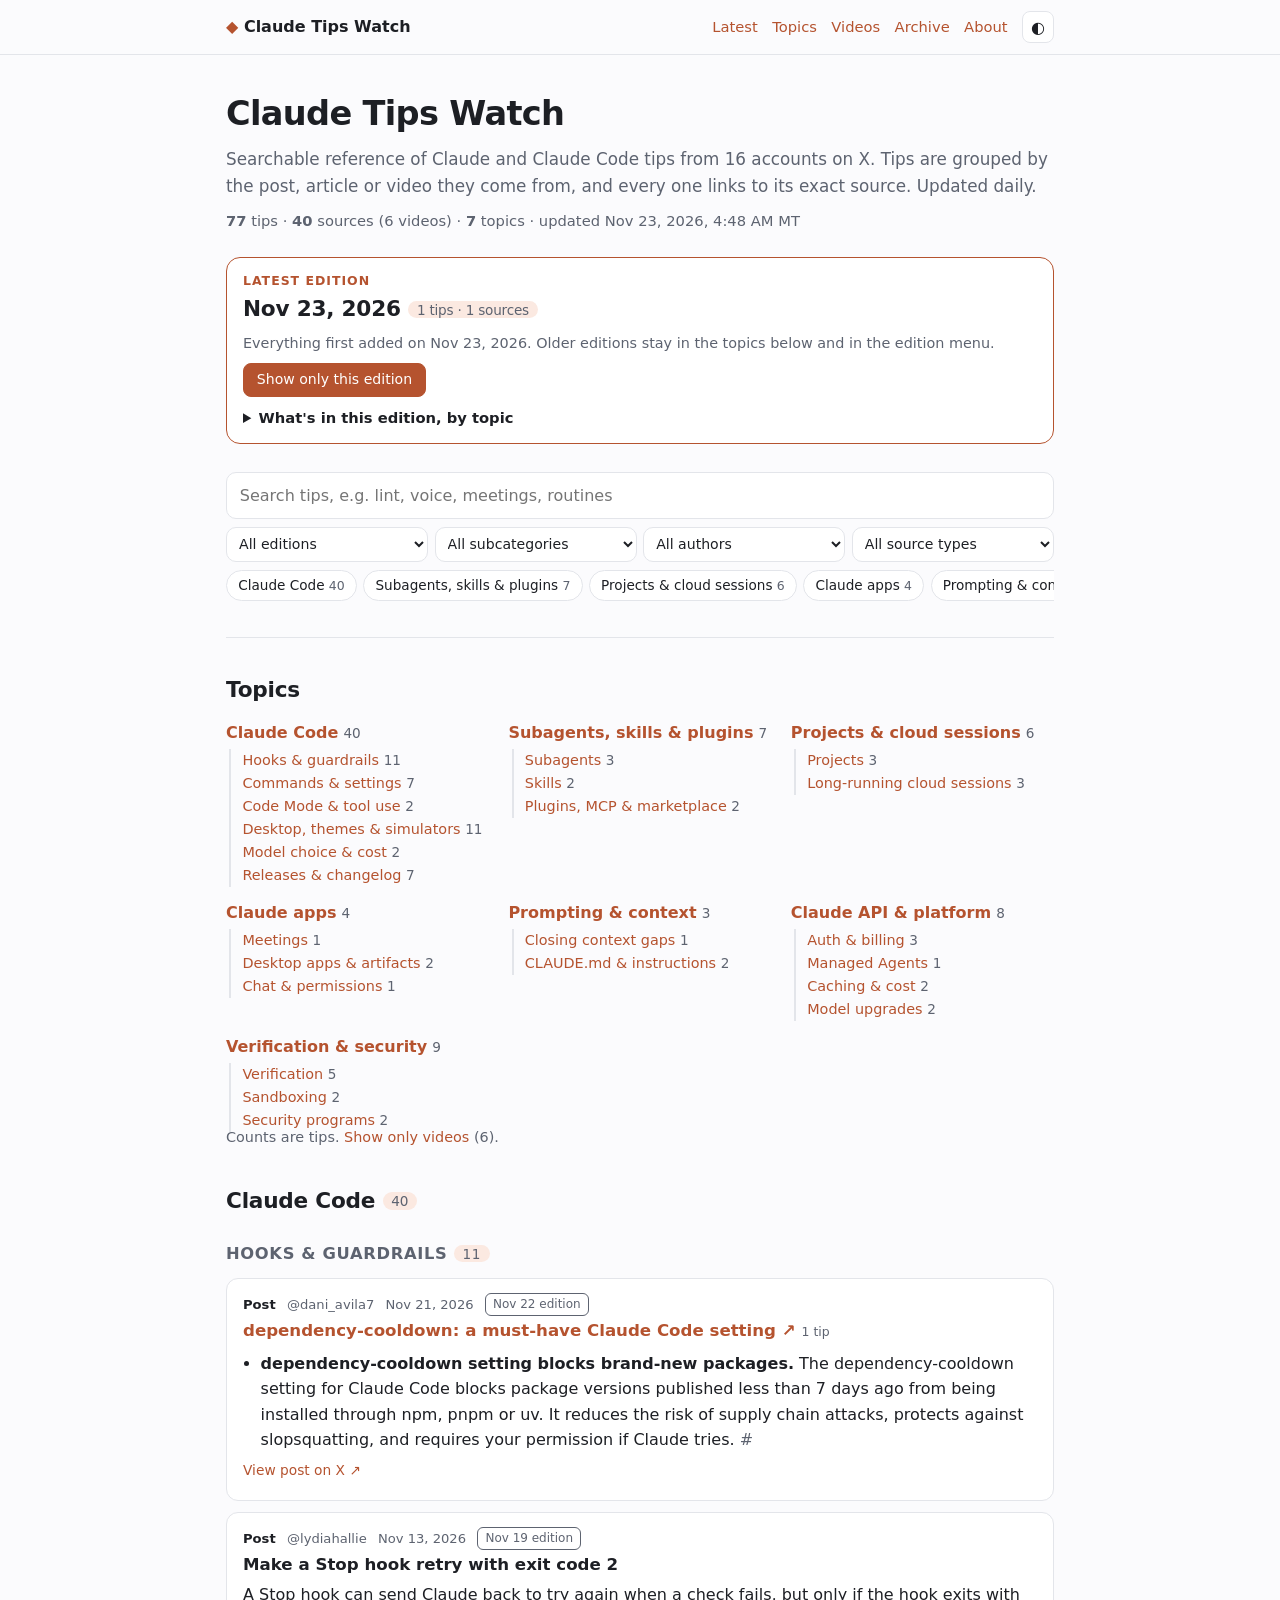
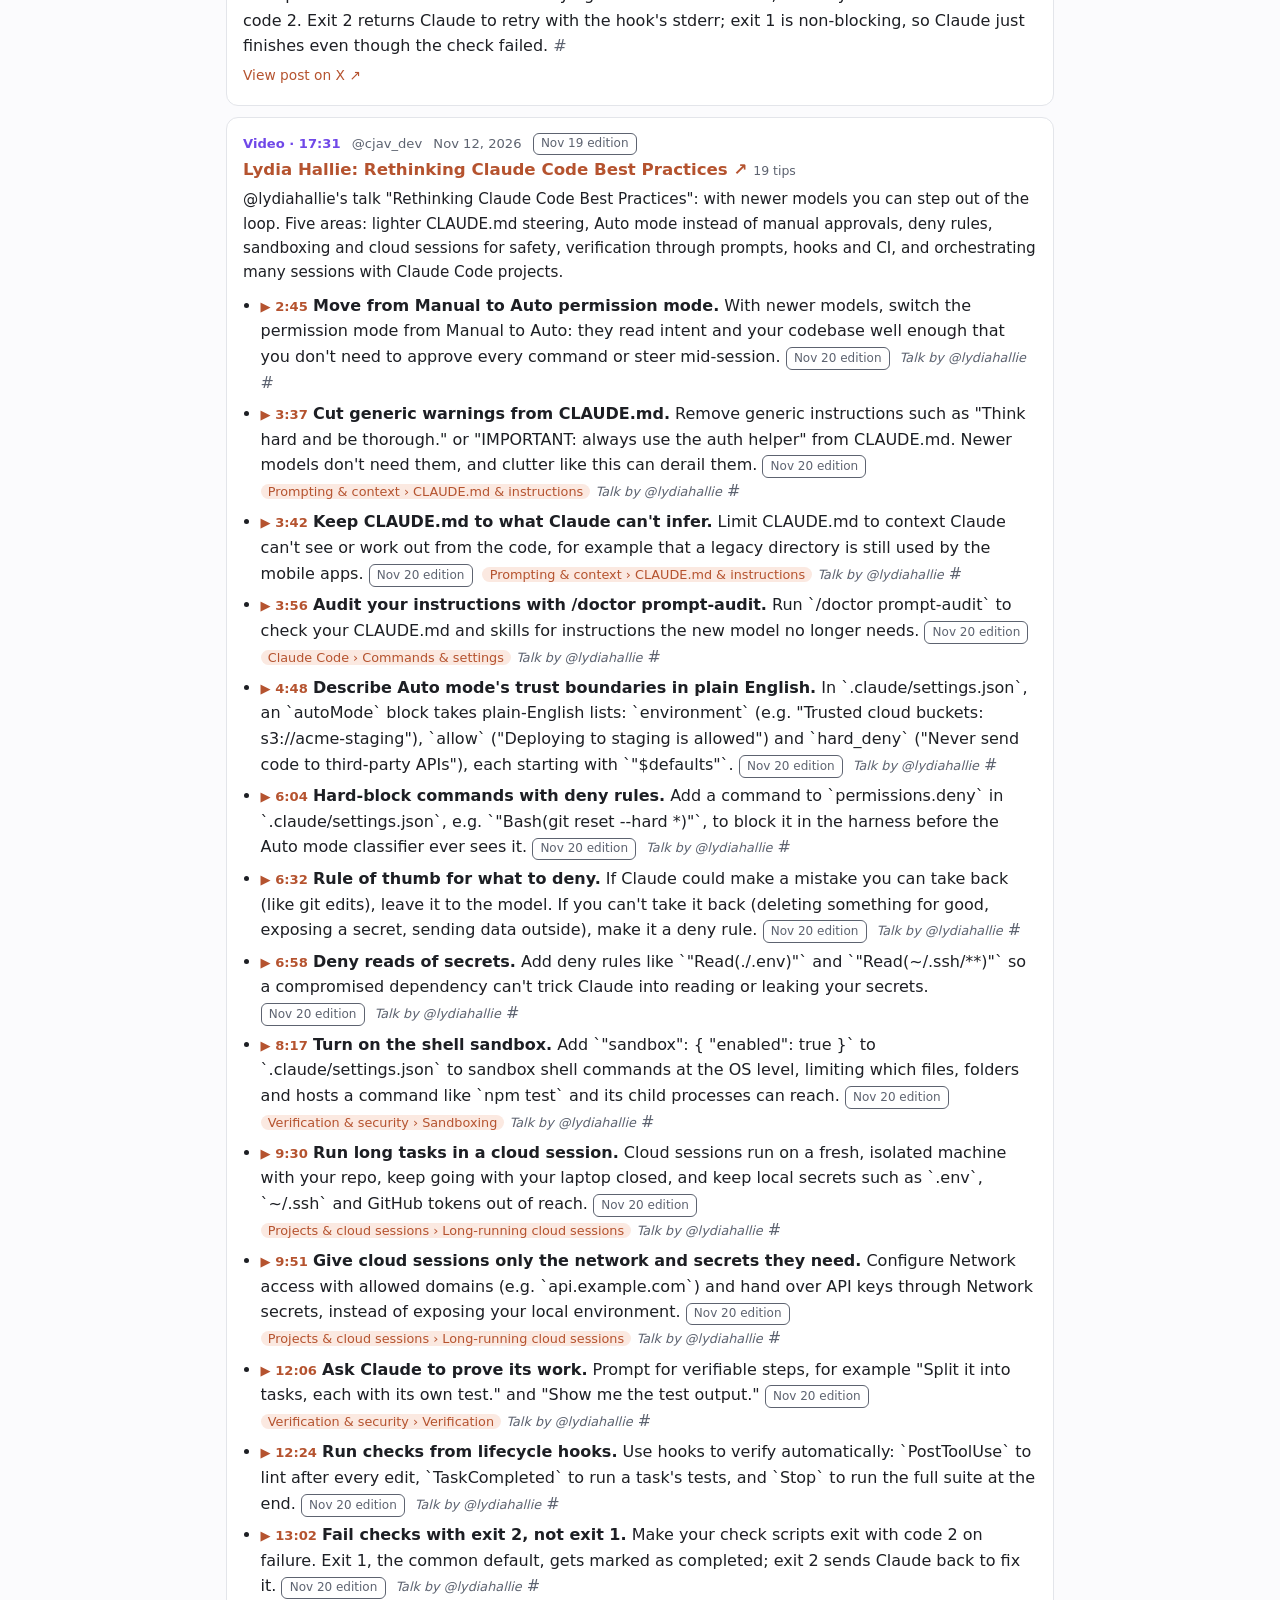
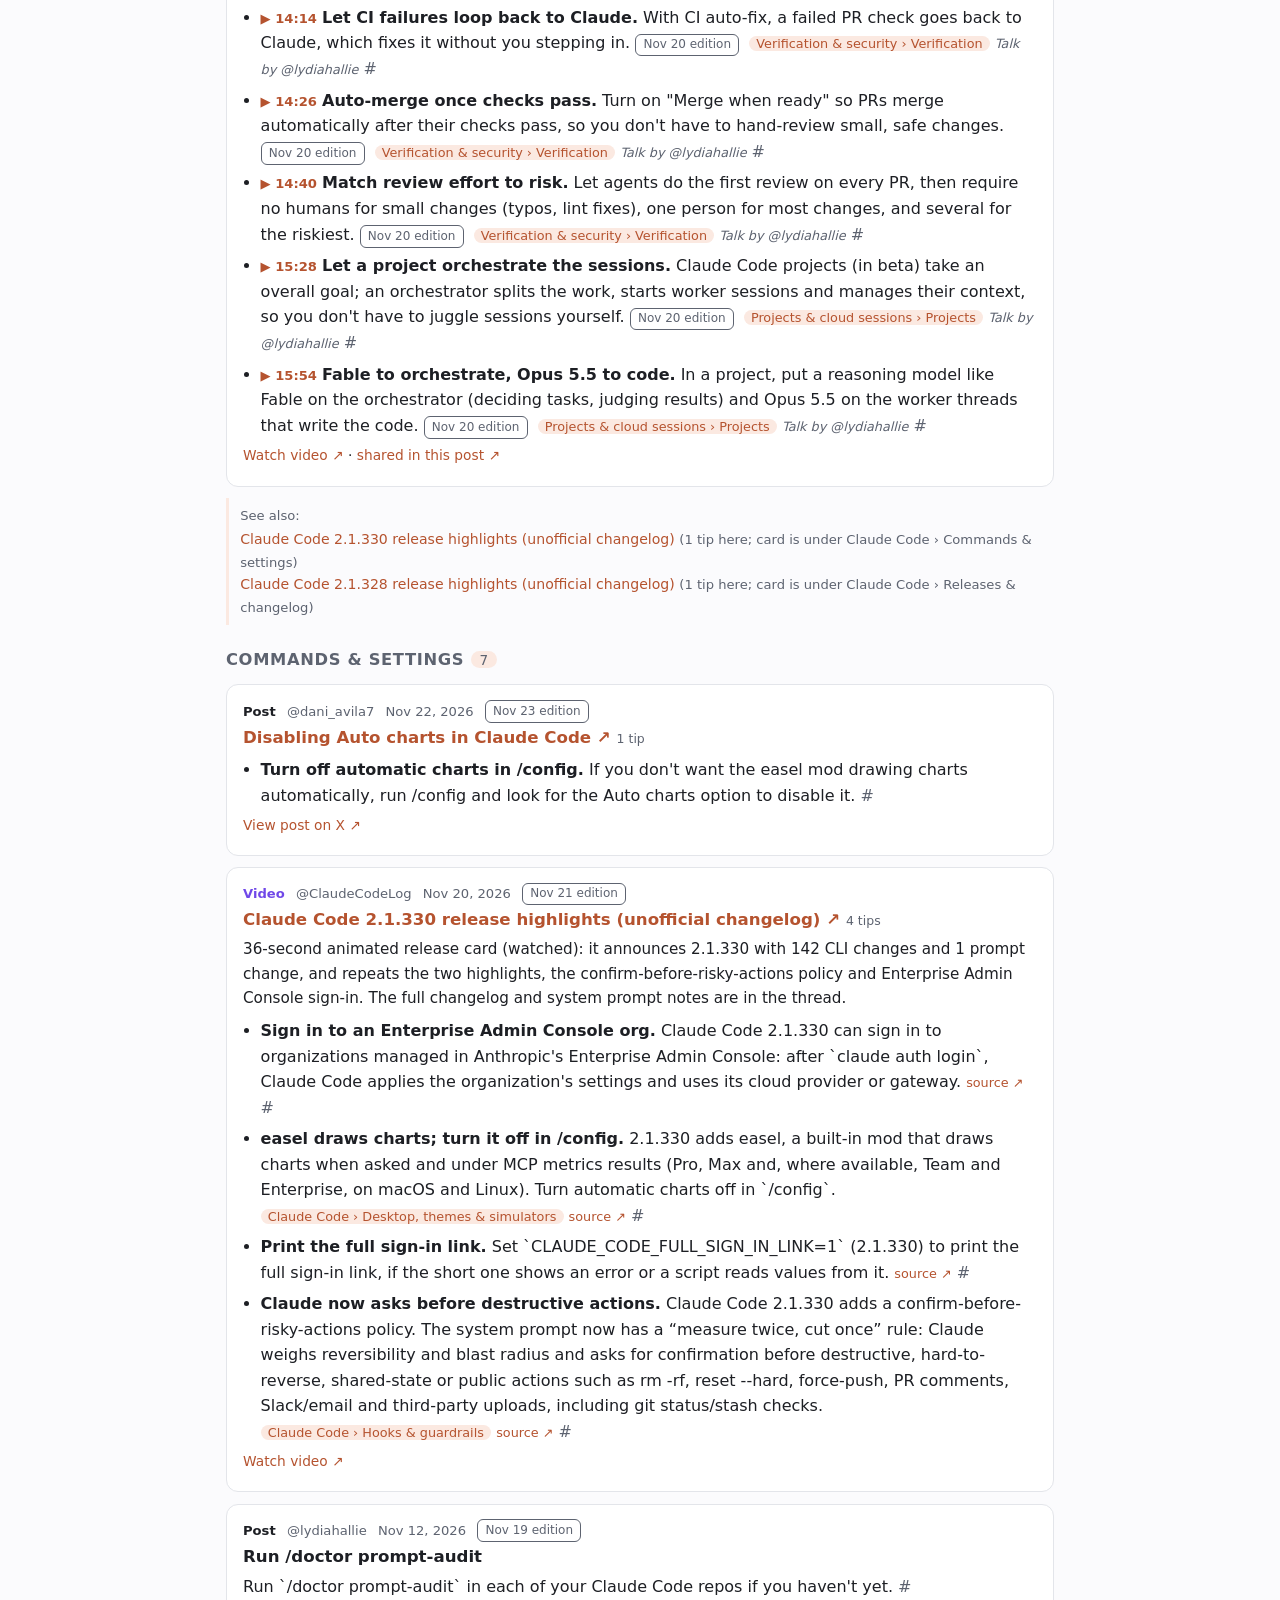
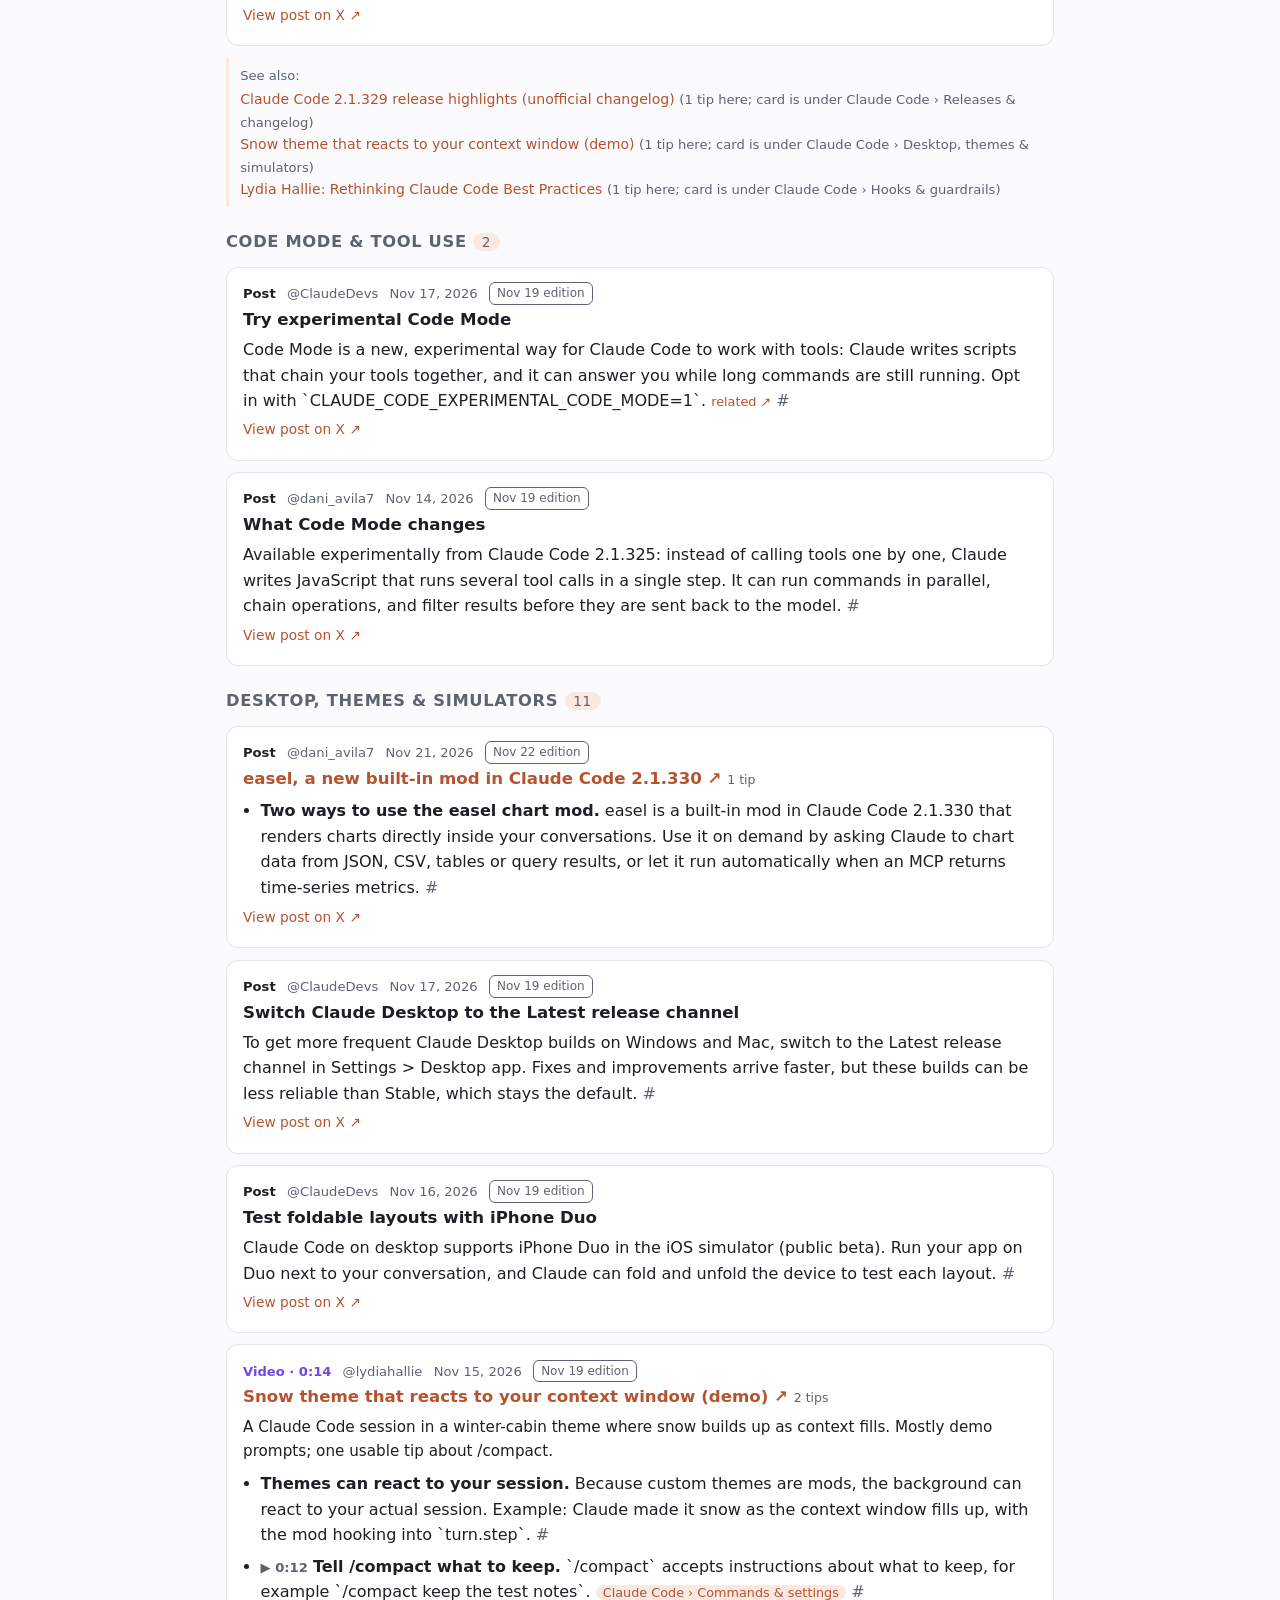
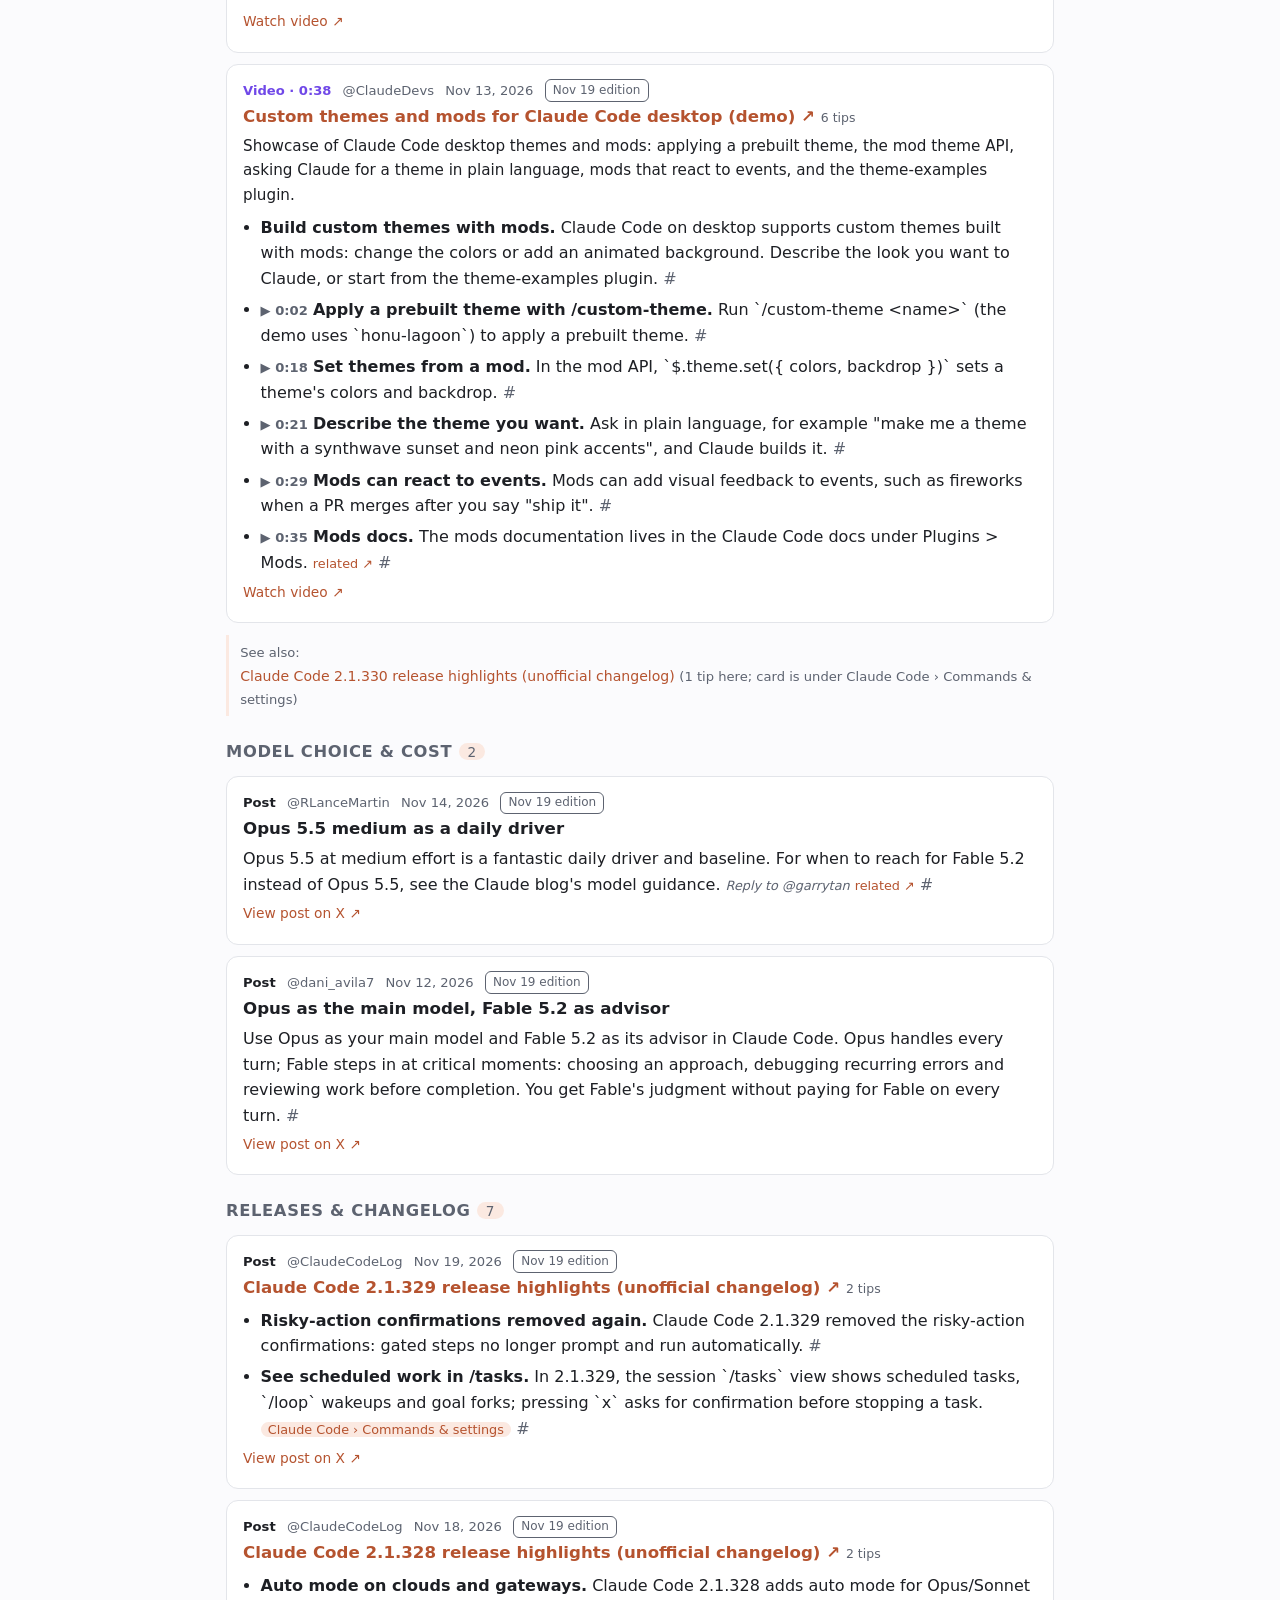
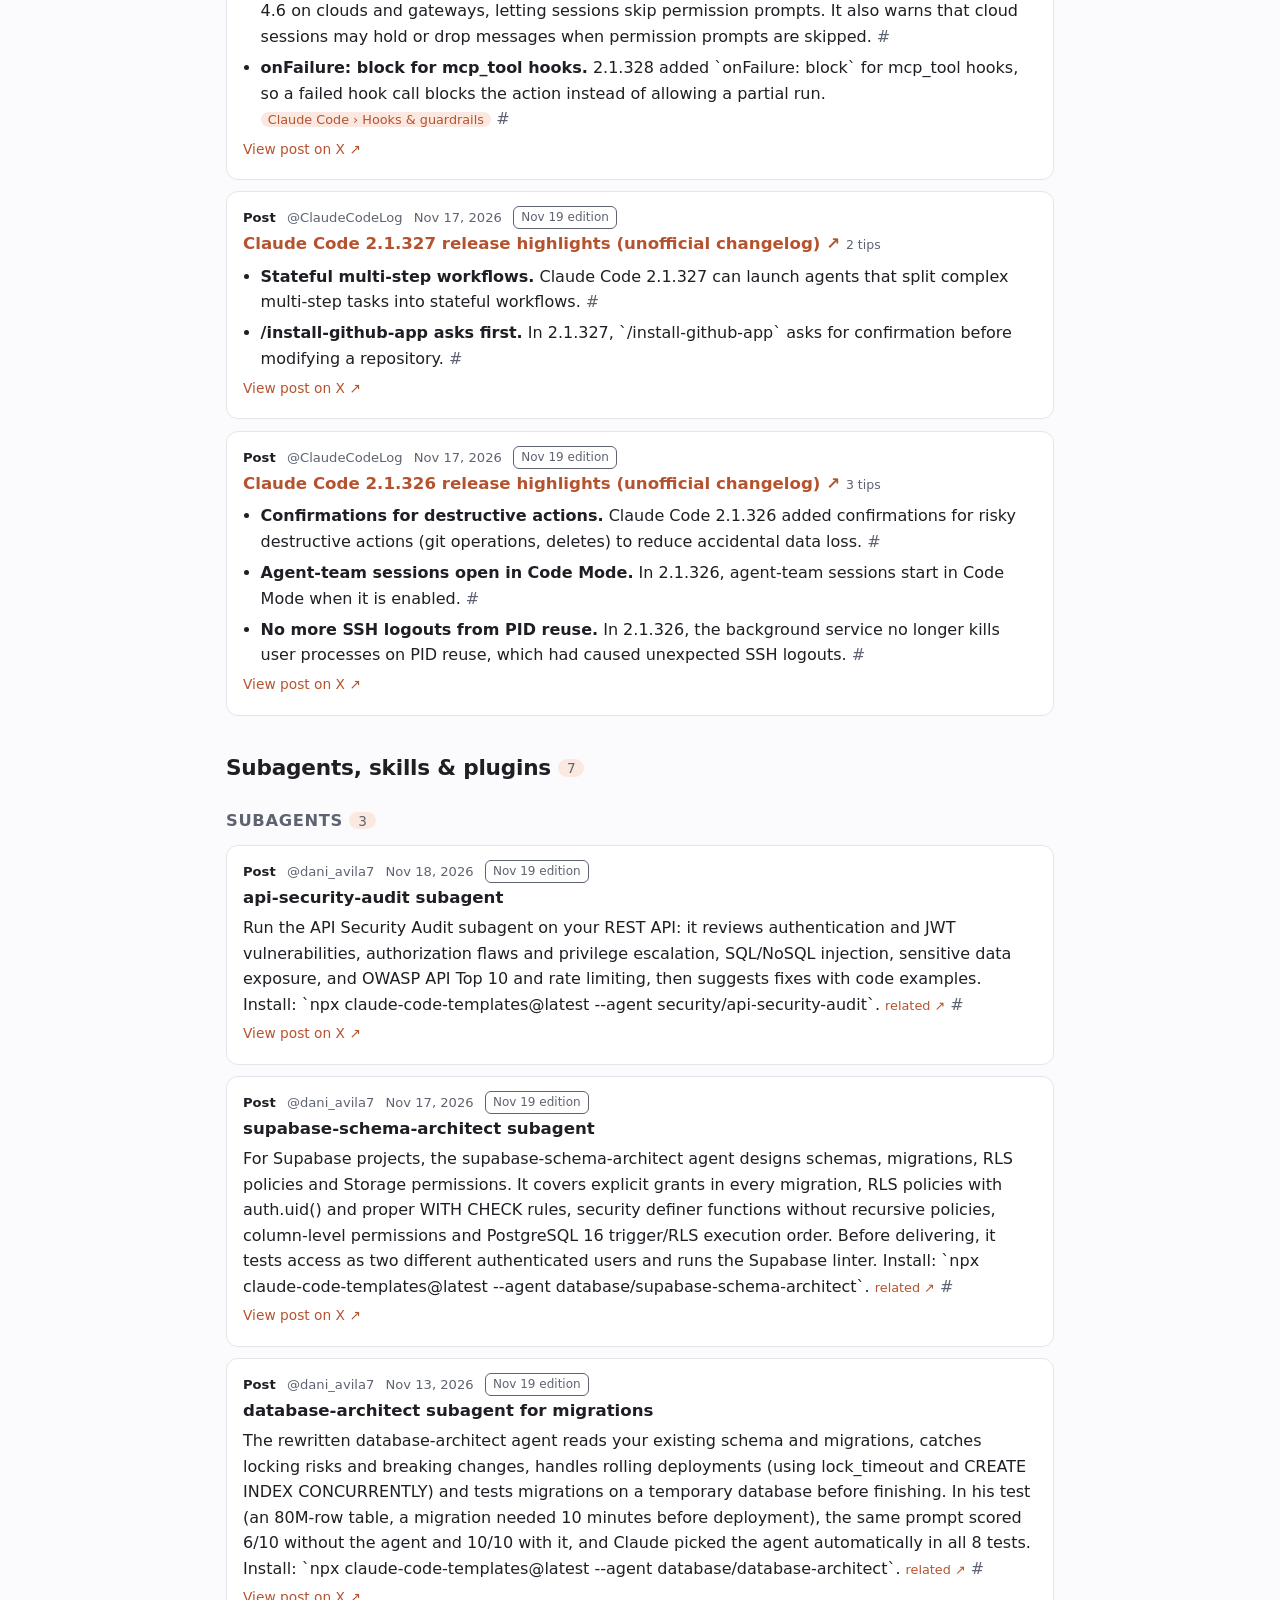
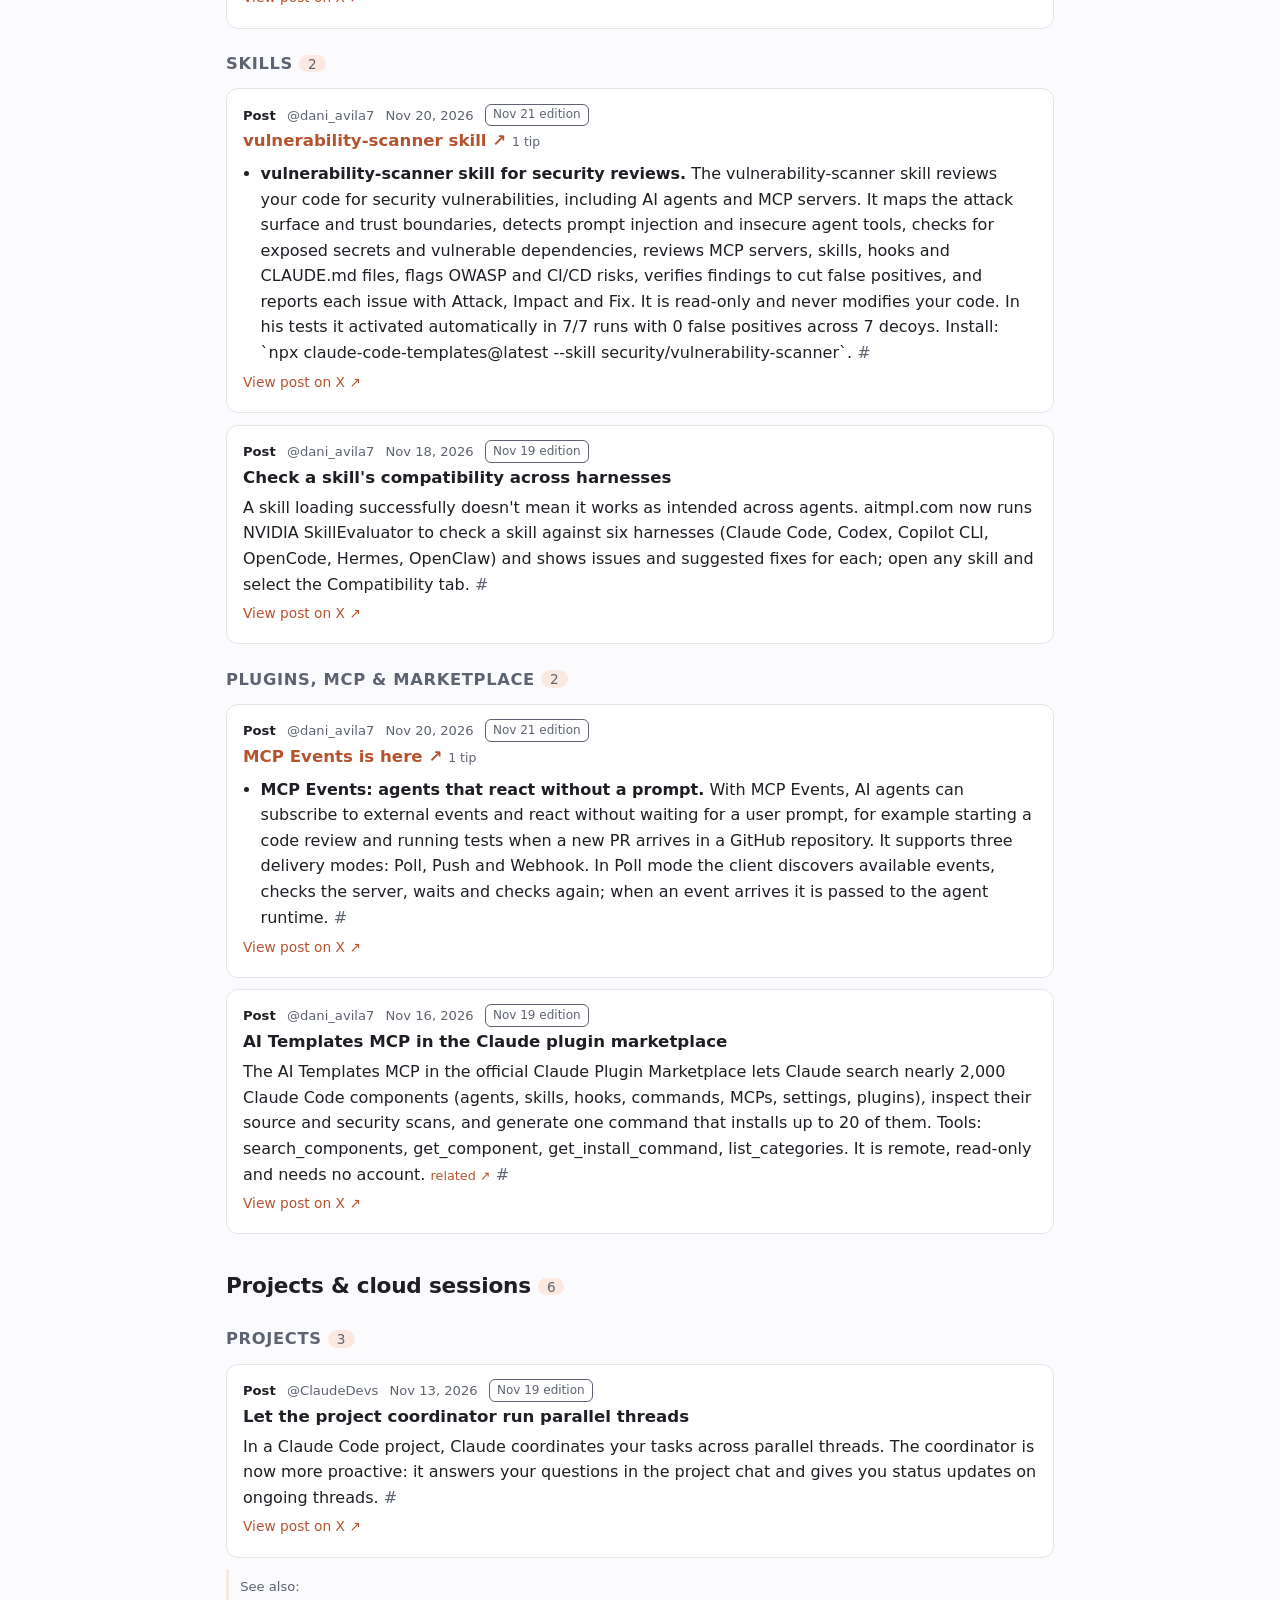
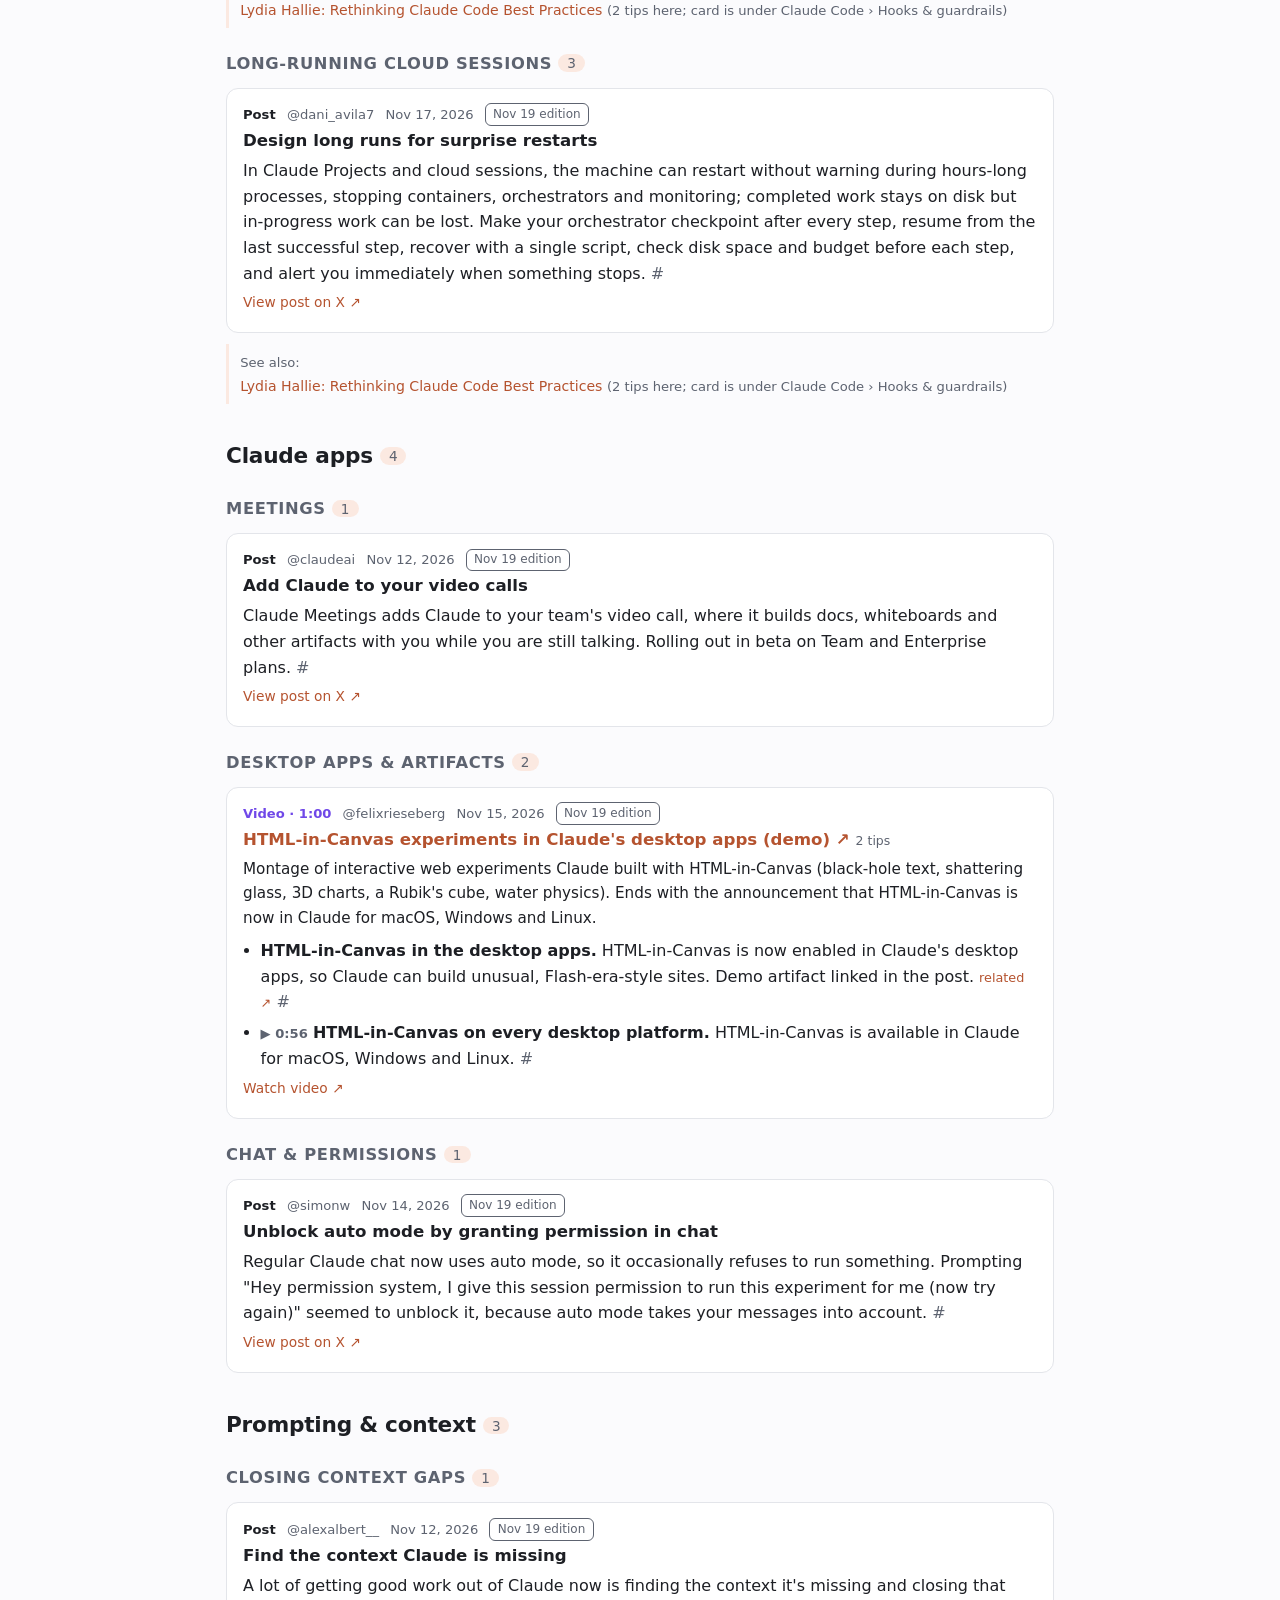
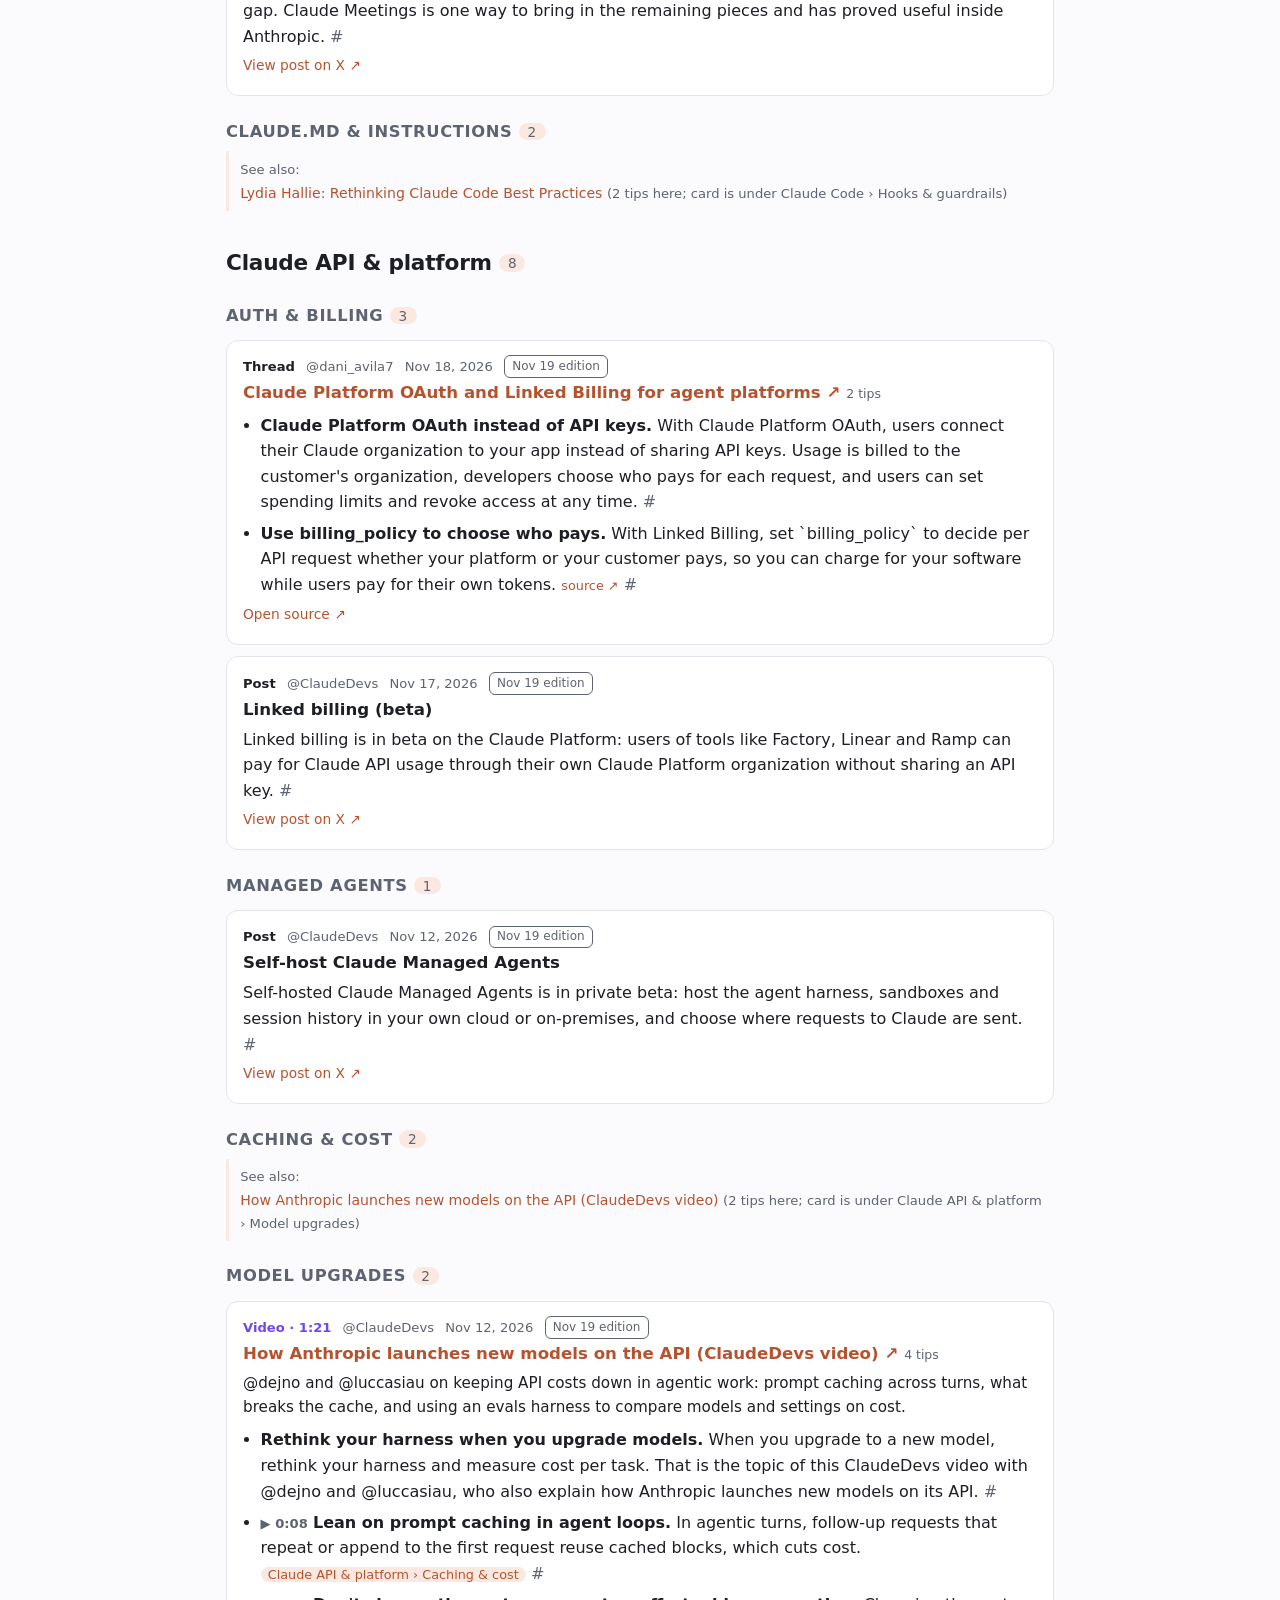
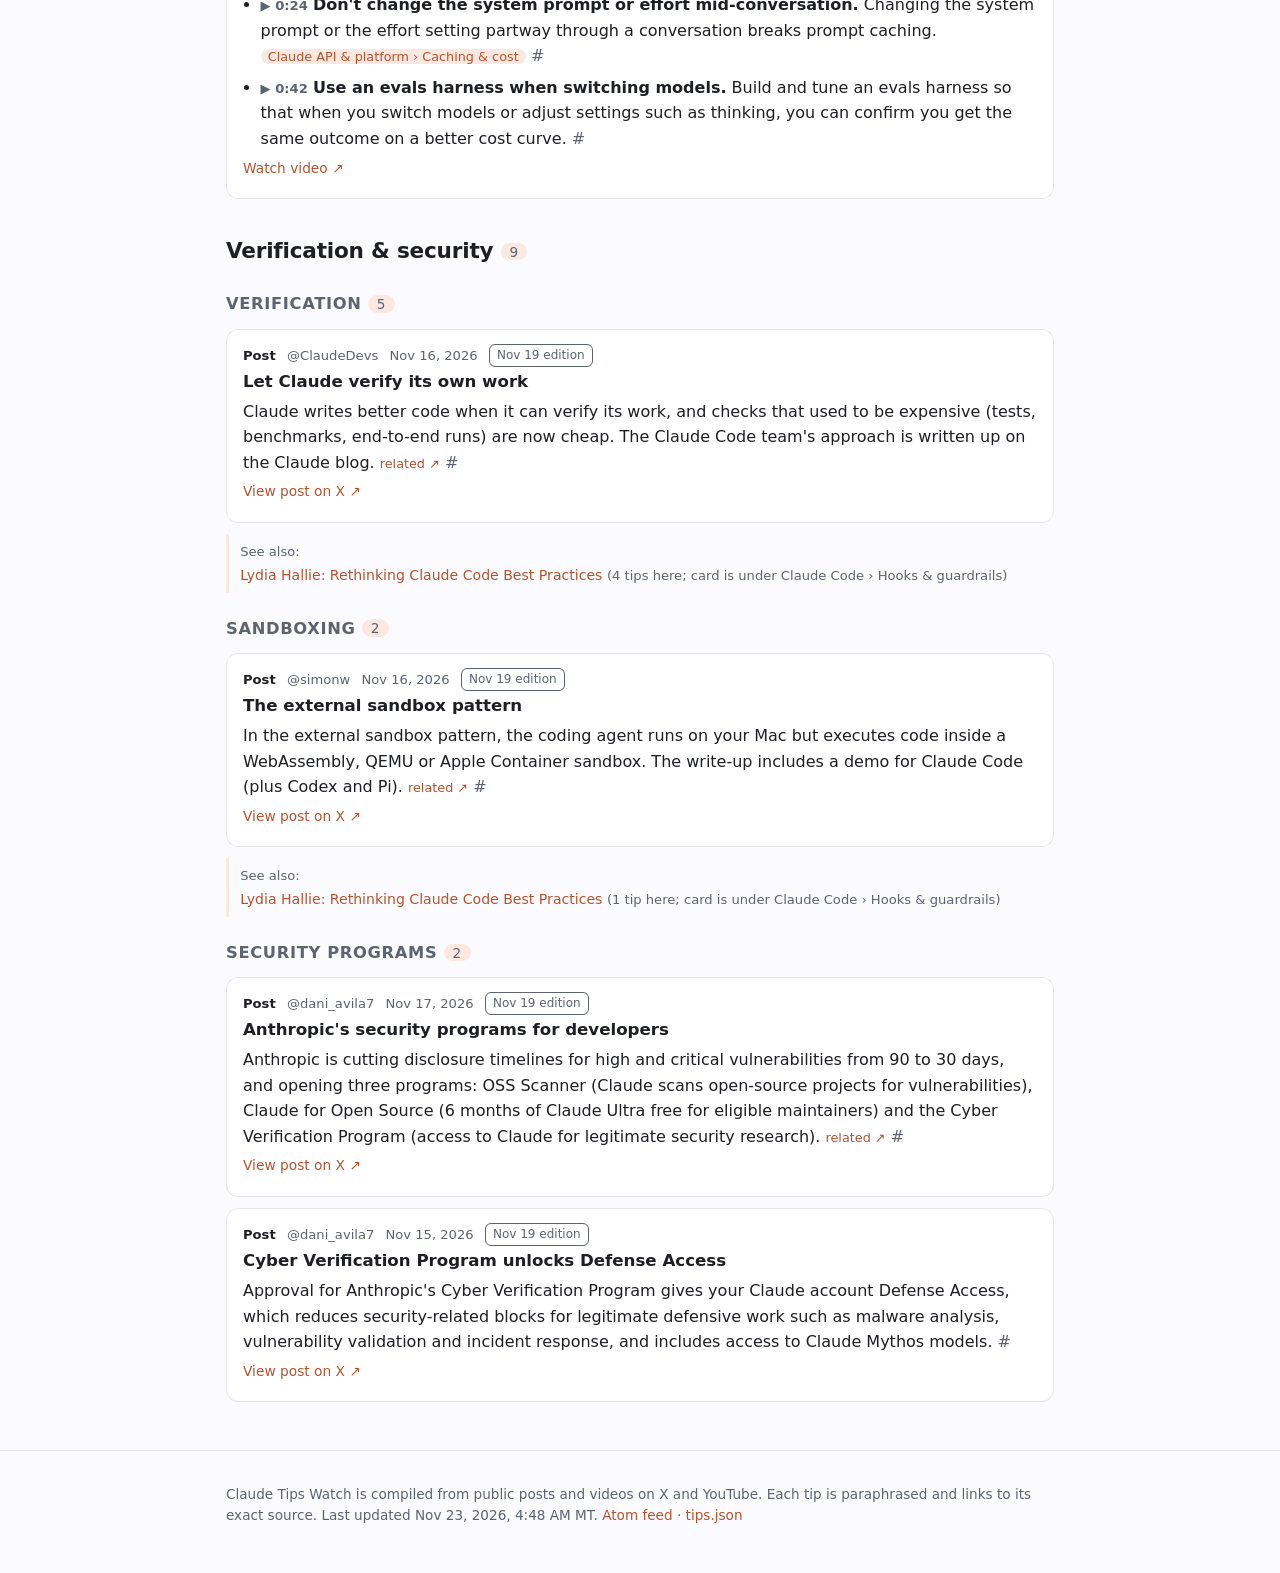
==== commit eddb52c5: "Daily update 2026-11-23" ====
--- a/index.html
+++ b/index.html
@@ -4,7 +4,7 @@
 <meta charset="utf-8">
 <meta name="viewport" content="width=device-width, initial-scale=1">
 <title>Claude Tips Watch: Searchable reference of Claude and Claude Code tips from 16 accounts on X</title>
-<meta name="description" content="76 tips from 39 sources across 7 topics on Claude Code, skills and subagents, Projects, Claude apps and the Claude API, each linked to its source.">
+<meta name="description" content="77 tips from 40 sources across 7 topics on Claude Code, skills and subagents, Projects, Claude apps and the Claude API, each linked to its source.">
 <link rel="canonical" href="https://cfmayer.github.io/claude-tips-watch/">
 <meta name="color-scheme" content="light dark">
 <script>(function(){var d=document.documentElement,t=null;try{t=localStorage.getItem('theme')}catch(e){}if(t!=='light'&&t!=='dark'){t=window.matchMedia&&matchMedia('(prefers-color-scheme: dark)').matches?'dark':'light'}d.setAttribute('data-theme',t)})();</script>
@@ -13,7 +13,7 @@
 <link rel="stylesheet" href="assets/site.css?v=4c0a76cf">
 <meta property="og:site_name" content="Claude Tips Watch">
 <meta property="og:title" content="Claude Tips Watch: Searchable reference of Claude and Claude Code tips from 16 accounts on X">
-<meta property="og:description" content="76 tips from 39 sources across 7 topics on Claude Code, skills and subagents, Projects, Claude apps and the Claude API, each linked to its source.">
+<meta property="og:description" content="77 tips from 40 sources across 7 topics on Claude Code, skills and subagents, Projects, Claude apps and the Claude API, each linked to its source.">
 <meta property="og:type" content="website">
 <meta property="og:url" content="https://cfmayer.github.io/claude-tips-watch/">
 </head>
@@ -37,31 +37,31 @@
 <section class="hero">
   <h1>Claude Tips Watch</h1>
   <p class="lede">Searchable reference of Claude and Claude Code tips from 16 accounts on X. Tips are grouped by the post, article or video they come from, and every one links to its exact source. Updated daily.</p>
-  <p class="stats"><strong>76</strong> tips · <strong>39</strong> sources (6 videos) · <strong>7</strong> topics · updated Nov 22, 2026, 4:49 AM MT</p>
-</section>
-<section class="latest" id="latest" data-edition="2026-11-22">
+  <p class="stats"><strong>77</strong> tips · <strong>40</strong> sources (6 videos) · <strong>7</strong> topics · updated Nov 23, 2026, 4:48 AM MT</p>
+</section>
+<section class="latest" id="latest" data-edition="2026-11-23">
   <p class="kicker">Latest edition</p>
-  <h2>Nov 22, 2026 <span class="count">2 tips · 2 sources</span></h2>
-  <p class="hint">Everything first added on Nov 22, 2026. Older editions stay in the topics below and in the edition menu.</p>
-  <div class="latest-actions"><button type="button" class="btn" id="only-latest" data-edition="2026-11-22">Show only this edition</button></div>
-  <details class="edindex"><summary>What's in this edition, by topic</summary><div class="eitopic"><h3>Claude Code</h3><div class="eisub"><h4>Hooks &amp; guardrails</h4><ul><li><a href="#s-x-2124325975076823188">dependency-cooldown: a must-have Claude Code setting</a></li></ul></div><div class="eisub"><h4>Desktop, themes &amp; simulators</h4><ul><li><a href="#s-x-2124359426035356008">easel, a new built-in mod in Claude Code 2.1.330</a></li></ul></div></div></details>
+  <h2>Nov 23, 2026 <span class="count">1 tips · 1 sources</span></h2>
+  <p class="hint">Everything first added on Nov 23, 2026. Older editions stay in the topics below and in the edition menu.</p>
+  <div class="latest-actions"><button type="button" class="btn" id="only-latest" data-edition="2026-11-23">Show only this edition</button></div>
+  <details class="edindex"><summary>What's in this edition, by topic</summary><div class="eitopic"><h3>Claude Code</h3><div class="eisub"><h4>Commands &amp; settings</h4><ul><li><a href="#s-x-2124568760145125427">Disabling Auto charts in Claude Code</a></li></ul></div></div></details>
 </section>
 <div class="controls" role="search">
   <label class="sr" for="q">Search tips</label>
   <input id="q" type="search" placeholder="Search tips, e.g. lint, voice, meetings, routines" autocomplete="off">
   <div class="selects">
-    <label class="sr" for="edition">Edition</label><select id="edition"><option value="">All editions</option><option value="2026-11-22">Nov 22, 2026 (latest) · 2 tips</option><option value="2026-11-21">Nov 21, 2026 · 6 tips</option><option value="2026-11-20">Nov 20, 2026 · 19 tips</option><option value="2026-11-19">Nov 19, 2026 · 49 tips</option></select>
-    <label class="sr" for="subcat">Subcategory</label><select id="subcat"><option value="">All subcategories</option><optgroup label="Claude Code"><option value="Claude Code|Hooks &amp; guardrails">Hooks &amp; guardrails (11)</option><option value="Claude Code|Commands &amp; settings">Commands &amp; settings (6)</option><option value="Claude Code|Code Mode &amp; tool use">Code Mode &amp; tool use (2)</option><option value="Claude Code|Desktop, themes &amp; simulators">Desktop, themes &amp; simulators (11)</option><option value="Claude Code|Model choice &amp; cost">Model choice &amp; cost (2)</option><option value="Claude Code|Releases &amp; changelog">Releases &amp; changelog (7)</option></optgroup><optgroup label="Subagents, skills &amp; plugins"><option value="Subagents, skills &amp; plugins|Subagents">Subagents (3)</option><option value="Subagents, skills &amp; plugins|Skills">Skills (2)</option><option value="Subagents, skills &amp; plugins|Plugins, MCP &amp; marketplace">Plugins, MCP &amp; marketplace (2)</option></optgroup><optgroup label="Projects &amp; cloud sessions"><option value="Projects &amp; cloud sessions|Projects">Projects (3)</option><option value="Projects &amp; cloud sessions|Long-running cloud sessions">Long-running cloud sessions (3)</option></optgroup><optgroup label="Claude apps"><option value="Claude apps|Meetings">Meetings (1)</option><option value="Claude apps|Desktop apps &amp; artifacts">Desktop apps &amp; artifacts (2)</option><option value="Claude apps|Chat &amp; permissions">Chat &amp; permissions (1)</option></optgroup><optgroup label="Prompting &amp; context"><option value="Prompting &amp; context|Closing context gaps">Closing context gaps (1)</option><option value="Prompting &amp; context|CLAUDE.md &amp; instructions">CLAUDE.md &amp; instructions (2)</option></optgroup><optgroup label="Claude API &amp; platform"><option value="Claude API &amp; platform|Auth &amp; billing">Auth &amp; billing (3)</option><option value="Claude API &amp; platform|Managed Agents">Managed Agents (1)</option><option value="Claude API &amp; platform|Caching &amp; cost">Caching &amp; cost (2)</option><option value="Claude API &amp; platform|Model upgrades">Model upgrades (2)</option></optgroup><optgroup label="Verification &amp; security"><option value="Verification &amp; security|Verification">Verification (5)</option><option value="Verification &amp; security|Sandboxing">Sandboxing (2)</option><option value="Verification &amp; security|Security programs">Security programs (2)</option></optgroup></select>
+    <label class="sr" for="edition">Edition</label><select id="edition"><option value="">All editions</option><option value="2026-11-23">Nov 23, 2026 (latest) · 1 tips</option><option value="2026-11-22">Nov 22, 2026 · 2 tips</option><option value="2026-11-21">Nov 21, 2026 · 6 tips</option><option value="2026-11-20">Nov 20, 2026 · 19 tips</option><option value="2026-11-19">Nov 19, 2026 · 49 tips</option></select>
+    <label class="sr" for="subcat">Subcategory</label><select id="subcat"><option value="">All subcategories</option><optgroup label="Claude Code"><option value="Claude Code|Hooks &amp; guardrails">Hooks &amp; guardrails (11)</option><option value="Claude Code|Commands &amp; settings">Commands &amp; settings (7)</option><option value="Claude Code|Code Mode &amp; tool use">Code Mode &amp; tool use (2)</option><option value="Claude Code|Desktop, themes &amp; simulators">Desktop, themes &amp; simulators (11)</option><option value="Claude Code|Model choice &amp; cost">Model choice &amp; cost (2)</option><option value="Claude Code|Releases &amp; changelog">Releases &amp; changelog (7)</option></optgroup><optgroup label="Subagents, skills &amp; plugins"><option value="Subagents, skills &amp; plugins|Subagents">Subagents (3)</option><option value="Subagents, skills &amp; plugins|Skills">Skills (2)</option><option value="Subagents, skills &amp; plugins|Plugins, MCP &amp; marketplace">Plugins, MCP &amp; marketplace (2)</option></optgroup><optgroup label="Projects &amp; cloud sessions"><option value="Projects &amp; cloud sessions|Projects">Projects (3)</option><option value="Projects &amp; cloud sessions|Long-running cloud sessions">Long-running cloud sessions (3)</option></optgroup><optgroup label="Claude apps"><option value="Claude apps|Meetings">Meetings (1)</option><option value="Claude apps|Desktop apps &amp; artifacts">Desktop apps &amp; artifacts (2)</option><option value="Claude apps|Chat &amp; permissions">Chat &amp; permissions (1)</option></optgroup><optgroup label="Prompting &amp; context"><option value="Prompting &amp; context|Closing context gaps">Closing context gaps (1)</option><option value="Prompting &amp; context|CLAUDE.md &amp; instructions">CLAUDE.md &amp; instructions (2)</option></optgroup><optgroup label="Claude API &amp; platform"><option value="Claude API &amp; platform|Auth &amp; billing">Auth &amp; billing (3)</option><option value="Claude API &amp; platform|Managed Agents">Managed Agents (1)</option><option value="Claude API &amp; platform|Caching &amp; cost">Caching &amp; cost (2)</option><option value="Claude API &amp; platform|Model upgrades">Model upgrades (2)</option></optgroup><optgroup label="Verification &amp; security"><option value="Verification &amp; security|Verification">Verification (5)</option><option value="Verification &amp; security|Sandboxing">Sandboxing (2)</option><option value="Verification &amp; security|Security programs">Security programs (2)</option></optgroup></select>
     <label class="sr" for="author">Author</label><select id="author"><option value="">All authors</option><option value="alexalbert__">@alexalbert__</option><option value="cjav_dev">@cjav_dev</option><option value="claudeai">@claudeai</option><option value="ClaudeCodeLog">@ClaudeCodeLog</option><option value="ClaudeDevs">@ClaudeDevs</option><option value="dani_avila7">@dani_avila7</option><option value="felixrieseberg">@felixrieseberg</option><option value="lydiahallie">@lydiahallie</option><option value="RLanceMartin">@RLanceMartin</option><option value="simonw">@simonw</option></select>
-    <label class="sr" for="type">Source type</label><select id="type"><option value="">All source types</option><option value="post">Posts (32)</option><option value="video">Videos (6)</option><option value="thread">Threads (1)</option></select>
+    <label class="sr" for="type">Source type</label><select id="type"><option value="">All source types</option><option value="post">Posts (33)</option><option value="video">Videos (6)</option><option value="thread">Threads (1)</option></select>
   </div>
-  <div class="chips" aria-label="Filter by topic"><button type="button" class="chip" data-topic="Claude Code" aria-pressed="false">Claude Code <span>39</span></button><button type="button" class="chip" data-topic="Subagents, skills &amp; plugins" aria-pressed="false">Subagents, skills &amp; plugins <span>7</span></button><button type="button" class="chip" data-topic="Projects &amp; cloud sessions" aria-pressed="false">Projects &amp; cloud sessions <span>6</span></button><button type="button" class="chip" data-topic="Claude apps" aria-pressed="false">Claude apps <span>4</span></button><button type="button" class="chip" data-topic="Prompting &amp; context" aria-pressed="false">Prompting &amp; context <span>3</span></button><button type="button" class="chip" data-topic="Claude API &amp; platform" aria-pressed="false">Claude API &amp; platform <span>8</span></button><button type="button" class="chip" data-topic="Verification &amp; security" aria-pressed="false">Verification &amp; security <span>9</span></button></div>
+  <div class="chips" aria-label="Filter by topic"><button type="button" class="chip" data-topic="Claude Code" aria-pressed="false">Claude Code <span>40</span></button><button type="button" class="chip" data-topic="Subagents, skills &amp; plugins" aria-pressed="false">Subagents, skills &amp; plugins <span>7</span></button><button type="button" class="chip" data-topic="Projects &amp; cloud sessions" aria-pressed="false">Projects &amp; cloud sessions <span>6</span></button><button type="button" class="chip" data-topic="Claude apps" aria-pressed="false">Claude apps <span>4</span></button><button type="button" class="chip" data-topic="Prompting &amp; context" aria-pressed="false">Prompting &amp; context <span>3</span></button><button type="button" class="chip" data-topic="Claude API &amp; platform" aria-pressed="false">Claude API &amp; platform <span>8</span></button><button type="button" class="chip" data-topic="Verification &amp; security" aria-pressed="false">Verification &amp; security <span>9</span></button></div>
   <p id="status" class="status" aria-live="polite"></p>
 </div>
-<nav class="toc" id="topics" aria-label="Topics"><h2>Topics</h2><ul class="tocl"><li><a class="tt" href="#t-claude-code">Claude Code</a> <span>39</span><ul><li><a href="#sc-claude-code-hooks-guardrails">Hooks &amp; guardrails</a> <span>11</span></li><li><a href="#sc-claude-code-commands-settings">Commands &amp; settings</a> <span>6</span></li><li><a href="#sc-claude-code-code-mode-tool-use">Code Mode &amp; tool use</a> <span>2</span></li><li><a href="#sc-claude-code-desktop-themes-simulators">Desktop, themes &amp; simulators</a> <span>11</span></li><li><a href="#sc-claude-code-model-choice-cost">Model choice &amp; cost</a> <span>2</span></li><li><a href="#sc-claude-code-releases-changelog">Releases &amp; changelog</a> <span>7</span></li></ul></li><li><a class="tt" href="#t-subagents-skills-plugins">Subagents, skills &amp; plugins</a> <span>7</span><ul><li><a href="#sc-subagents-skills-plugins-subagents">Subagents</a> <span>3</span></li><li><a href="#sc-subagents-skills-plugins-skills">Skills</a> <span>2</span></li><li><a href="#sc-subagents-skills-plugins-plugins-mcp-marketplace">Plugins, MCP &amp; marketplace</a> <span>2</span></li></ul></li><li><a class="tt" href="#t-projects-cloud-sessions">Projects &amp; cloud sessions</a> <span>6</span><ul><li><a href="#sc-projects-cloud-sessions-projects">Projects</a> <span>3</span></li><li><a href="#sc-projects-cloud-sessions-long-running-cloud-sessions">Long-running cloud sessions</a> <span>3</span></li></ul></li><li><a class="tt" href="#t-claude-apps">Claude apps</a> <span>4</span><ul><li><a href="#sc-claude-apps-meetings">Meetings</a> <span>1</span></li><li><a href="#sc-claude-apps-desktop-apps-artifacts">Desktop apps &amp; artifacts</a> <span>2</span></li><li><a href="#sc-claude-apps-chat-permissions">Chat &amp; permissions</a> <span>1</span></li></ul></li><li><a class="tt" href="#t-prompting-context">Prompting &amp; context</a> <span>3</span><ul><li><a href="#sc-prompting-context-closing-context-gaps">Closing context gaps</a> <span>1</span></li><li><a href="#sc-prompting-context-claude-md-instructions">CLAUDE.md &amp; instructions</a> <span>2</span></li></ul></li><li><a class="tt" href="#t-claude-api-platform">Claude API &amp; platform</a> <span>8</span><ul><li><a href="#sc-claude-api-platform-auth-billing">Auth &amp; billing</a> <span>3</span></li><li><a href="#sc-claude-api-platform-managed-agents">Managed Agents</a> <span>1</span></li><li><a href="#sc-claude-api-platform-caching-cost">Caching &amp; cost</a> <span>2</span></li><li><a href="#sc-claude-api-platform-model-upgrades">Model upgrades</a> <span>2</span></li></ul></li><li><a class="tt" href="#t-verification-security">Verification &amp; security</a> <span>9</span><ul><li><a href="#sc-verification-security-verification">Verification</a> <span>5</span></li><li><a href="#sc-verification-security-sandboxing">Sandboxing</a> <span>2</span></li><li><a href="#sc-verification-security-security-programs">Security programs</a> <span>2</span></li></ul></li></ul>
+<nav class="toc" id="topics" aria-label="Topics"><h2>Topics</h2><ul class="tocl"><li><a class="tt" href="#t-claude-code">Claude Code</a> <span>40</span><ul><li><a href="#sc-claude-code-hooks-guardrails">Hooks &amp; guardrails</a> <span>11</span></li><li><a href="#sc-claude-code-commands-settings">Commands &amp; settings</a> <span>7</span></li><li><a href="#sc-claude-code-code-mode-tool-use">Code Mode &amp; tool use</a> <span>2</span></li><li><a href="#sc-claude-code-desktop-themes-simulators">Desktop, themes &amp; simulators</a> <span>11</span></li><li><a href="#sc-claude-code-model-choice-cost">Model choice &amp; cost</a> <span>2</span></li><li><a href="#sc-claude-code-releases-changelog">Releases &amp; changelog</a> <span>7</span></li></ul></li><li><a class="tt" href="#t-subagents-skills-plugins">Subagents, skills &amp; plugins</a> <span>7</span><ul><li><a href="#sc-subagents-skills-plugins-subagents">Subagents</a> <span>3</span></li><li><a href="#sc-subagents-skills-plugins-skills">Skills</a> <span>2</span></li><li><a href="#sc-subagents-skills-plugins-plugins-mcp-marketplace">Plugins, MCP &amp; marketplace</a> <span>2</span></li></ul></li><li><a class="tt" href="#t-projects-cloud-sessions">Projects &amp; cloud sessions</a> <span>6</span><ul><li><a href="#sc-projects-cloud-sessions-projects">Projects</a> <span>3</span></li><li><a href="#sc-projects-cloud-sessions-long-running-cloud-sessions">Long-running cloud sessions</a> <span>3</span></li></ul></li><li><a class="tt" href="#t-claude-apps">Claude apps</a> <span>4</span><ul><li><a href="#sc-claude-apps-meetings">Meetings</a> <span>1</span></li><li><a href="#sc-claude-apps-desktop-apps-artifacts">Desktop apps &amp; artifacts</a> <span>2</span></li><li><a href="#sc-claude-apps-chat-permissions">Chat &amp; permissions</a> <span>1</span></li></ul></li><li><a class="tt" href="#t-prompting-context">Prompting &amp; context</a> <span>3</span><ul><li><a href="#sc-prompting-context-closing-context-gaps">Closing context gaps</a> <span>1</span></li><li><a href="#sc-prompting-context-claude-md-instructions">CLAUDE.md &amp; instructions</a> <span>2</span></li></ul></li><li><a class="tt" href="#t-claude-api-platform">Claude API &amp; platform</a> <span>8</span><ul><li><a href="#sc-claude-api-platform-auth-billing">Auth &amp; billing</a> <span>3</span></li><li><a href="#sc-claude-api-platform-managed-agents">Managed Agents</a> <span>1</span></li><li><a href="#sc-claude-api-platform-caching-cost">Caching &amp; cost</a> <span>2</span></li><li><a href="#sc-claude-api-platform-model-upgrades">Model upgrades</a> <span>2</span></li></ul></li><li><a class="tt" href="#t-verification-security">Verification &amp; security</a> <span>9</span><ul><li><a href="#sc-verification-security-verification">Verification</a> <span>5</span></li><li><a href="#sc-verification-security-sandboxing">Sandboxing</a> <span>2</span></li><li><a href="#sc-verification-security-security-programs">Security programs</a> <span>2</span></li></ul></li></ul>
 <p class="hint">Counts are tips. <a href="?type=video#topics">Show only videos</a> (6).</p></nav>
 <div id="browse">
-<section class="topic" id="t-claude-code" data-topic="Claude Code"><h2>Claude Code <span class="count">39</span></h2>
+<section class="topic" id="t-claude-code" data-topic="Claude Code"><h2>Claude Code <span class="count">40</span></h2>
 <section class="subcat" id="sc-claude-code-hooks-guardrails" data-subcat="Claude Code|Hooks &amp; guardrails"><h3 class="sch">Hooks &amp; guardrails <span class="count">11</span></h3>
 <article id="s-x-2124325975076823188" class="card" data-type="post" data-author="dani_avila7" data-edition="2026-11-22" data-topic="Claude Code" data-subcat="Claude Code|Hooks &amp; guardrails" data-head="dependency-cooldown: a must-have claude code setting dani_avila7  post claude code hooks &amp; guardrails" data-n="1">
 <div class="meta"><span class="type post">Post</span> <span>@dani_avila7</span> <time datetime="2026-11-21">Nov 21, 2026</time> <span class="badge ed" title="Edition that first added this">Nov 22 edition</span></div>
@@ -124,7 +124,16 @@
 <p class="src"><a href="https://x.com/ClaudeCodeLog/status/2123226990551445634" target="_blank" rel="noopener">View post on X ↗</a></p>
 </article>
 </section>
-<section class="subcat" id="sc-claude-code-commands-settings" data-subcat="Claude Code|Commands &amp; settings"><h3 class="sch">Commands &amp; settings <span class="count">6</span></h3>
+<section class="subcat" id="sc-claude-code-commands-settings" data-subcat="Claude Code|Commands &amp; settings"><h3 class="sch">Commands &amp; settings <span class="count">7</span></h3>
+<article id="s-x-2124568760145125427" class="card" data-type="post" data-author="dani_avila7" data-edition="2026-11-23" data-topic="Claude Code" data-subcat="Claude Code|Commands &amp; settings" data-head="disabling auto charts in claude code dani_avila7  post claude code commands &amp; settings" data-n="1">
+<div class="meta"><span class="type post">Post</span> <span>@dani_avila7</span> <time datetime="2026-11-22">Nov 22, 2026</time> <span class="badge ed" title="Edition that first added this">Nov 23 edition</span></div>
+<h3><a href="https://x.com/dani_avila7/status/2124568760145125427" target="_blank" rel="noopener">Disabling Auto charts in Claude Code ↗</a> <span class="n">1 tip</span></h3>
+
+<ul class="tips">
+<li class="t" id="x-2124568760145125427" data-topic="Claude Code" data-subcat="Claude Code|Commands &amp; settings" data-edition="2026-11-23" data-author="dani_avila7" data-search="turn off automatic charts in /config if you don&#x27;t want the easel mod drawing charts automatically, run /config and look for the auto charts option to disable it. dani_avila7 claude code commands &amp; settings settings mods charts /config "><strong>Turn off automatic charts in /config.</strong> If you don&#x27;t want the easel mod drawing charts automatically, run /config and look for the Auto charts option to disable it. <a class="perma" href="#x-2124568760145125427" aria-label="Link to this tip">#</a></li>
+</ul>
+<p class="src"><a href="https://x.com/dani_avila7/status/2124568760145125427" target="_blank" rel="noopener">View post on X ↗</a></p>
+</article>
 <article id="s-x-2123913205575496028" class="card" data-type="video" data-author="ClaudeCodeLog" data-edition="2026-11-21" data-topic="Claude Code" data-subcat="Claude Code|Commands &amp; settings" data-head="claude code 2.1.330 release highlights (unofficial changelog) claudecodelog 36-second animated release card (watched): it announces 2.1.330 with 142 cli changes and 1 prompt change, and repeats the two highlights, the confirm-before-risky-actions policy and enterprise admin console sign-in. the full changelog and system prompt notes are in the thread. video claude code commands &amp; settings" data-n="4">
 <div class="meta"><span class="type video">Video</span> <span>@ClaudeCodeLog</span> <time datetime="2026-11-20">Nov 20, 2026</time> <span class="badge ed" title="Edition that first added this">Nov 21 edition</span></div>
 <h3><a href="https://x.com/ClaudeCodeLog/status/2123913205575496028" target="_blank" rel="noopener">Claude Code 2.1.330 release highlights (unofficial changelog) ↗</a> <span class="n">4 tips</span></h3>
@@ -574,6 +583,6 @@
 </main>
 <script src="assets/app.js?v=5550fde6" defer></script>
 <footer class="foot"><div class="wrap">
-<p>Claude Tips Watch is compiled from public posts and videos on X and YouTube. Each tip is paraphrased and links to its exact source. Last updated Nov 22, 2026, 4:49 AM MT. <a href="https://cfmayer.github.io/claude-tips-watch/feed.xml">Atom feed</a> · <a href="data/tips.json">tips.json</a></p>
+<p>Claude Tips Watch is compiled from public posts and videos on X and YouTube. Each tip is paraphrased and links to its exact source. Last updated Nov 23, 2026, 4:48 AM MT. <a href="https://cfmayer.github.io/claude-tips-watch/feed.xml">Atom feed</a> · <a href="data/tips.json">tips.json</a></p>
 </div></footer>
 </body></html>
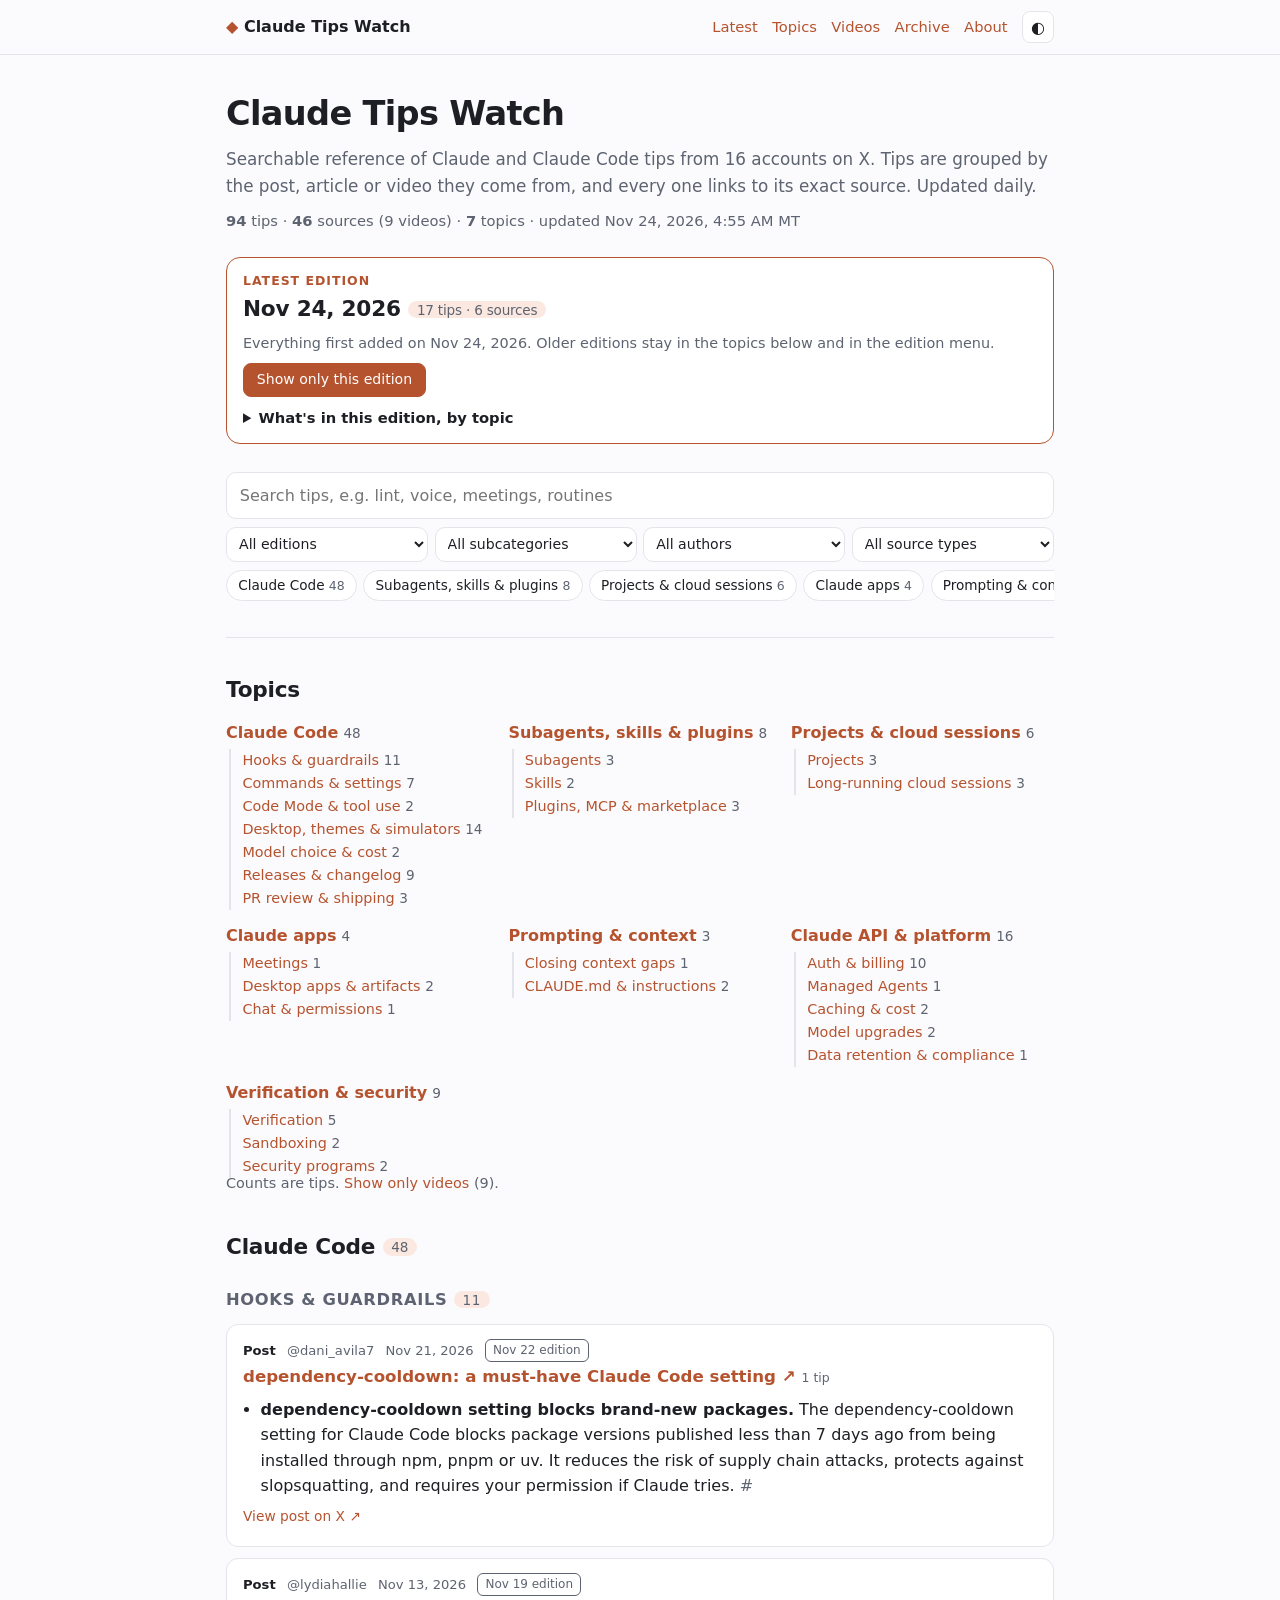
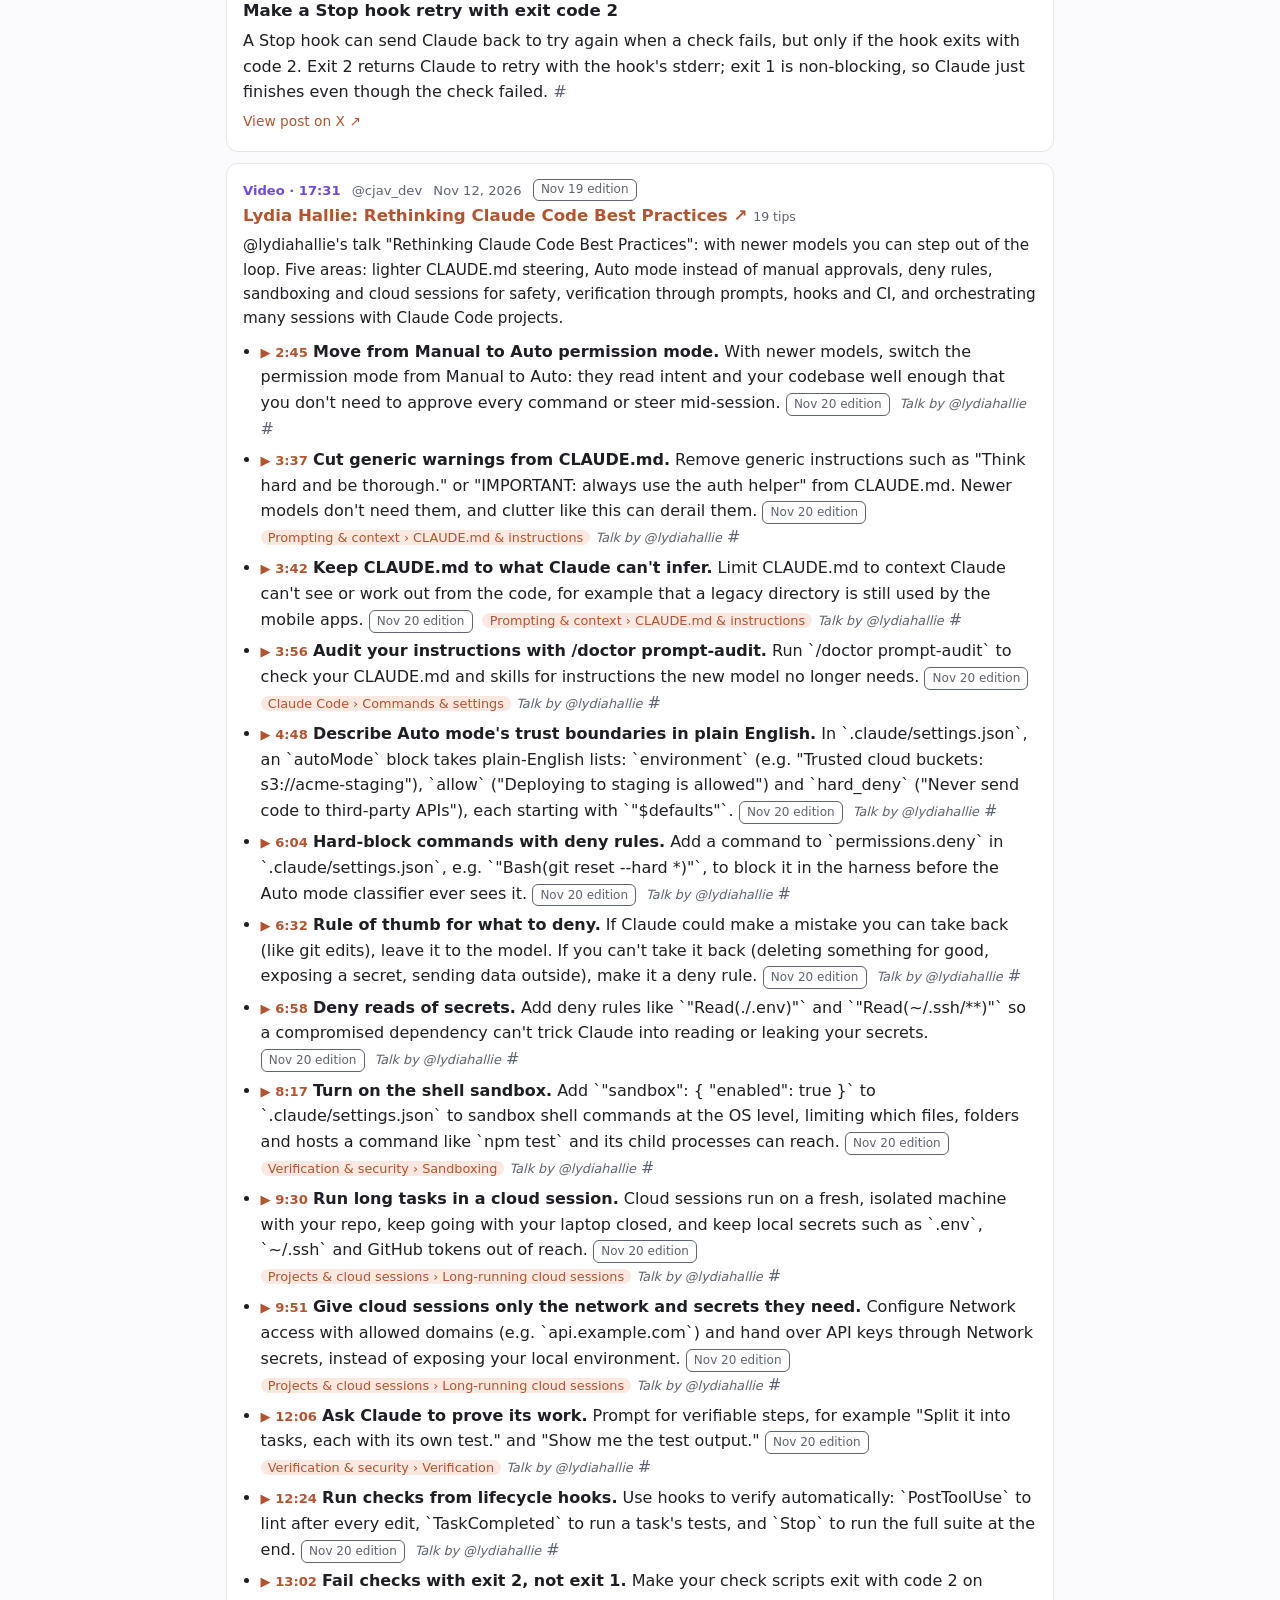
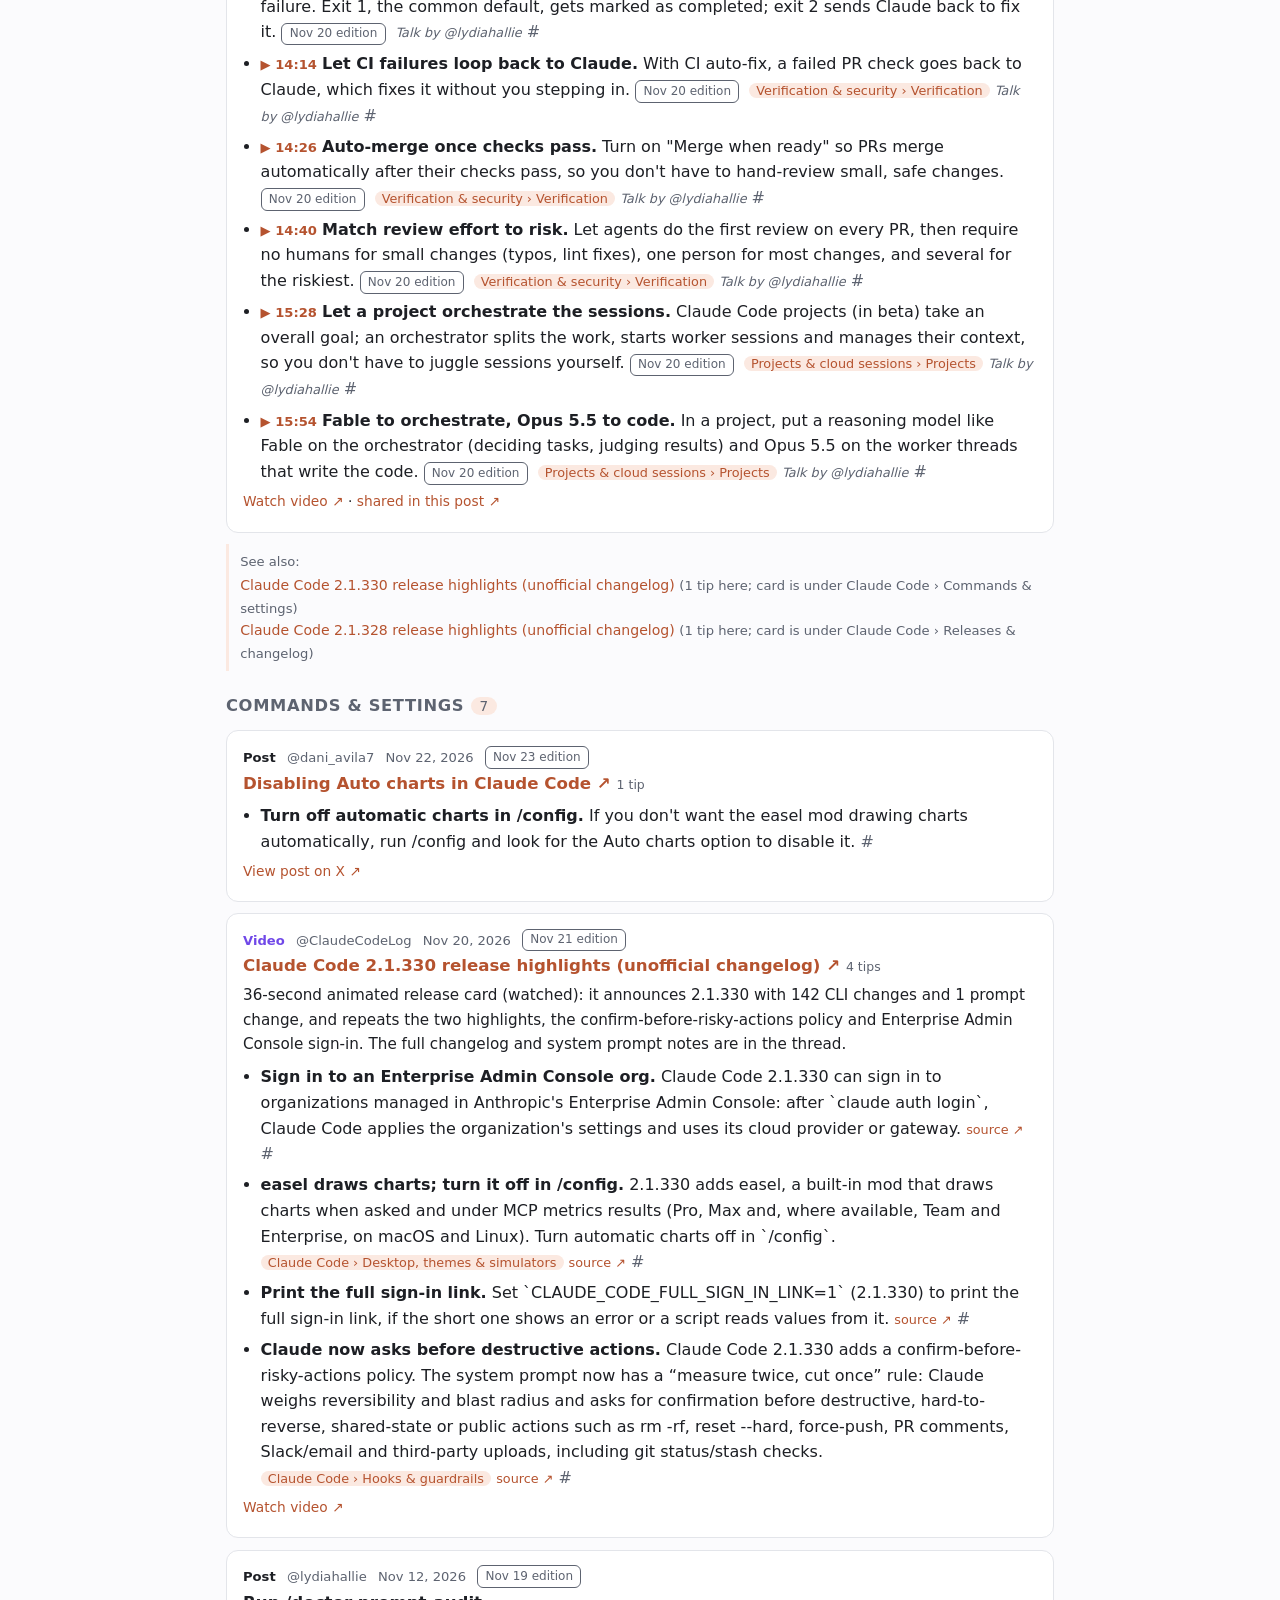
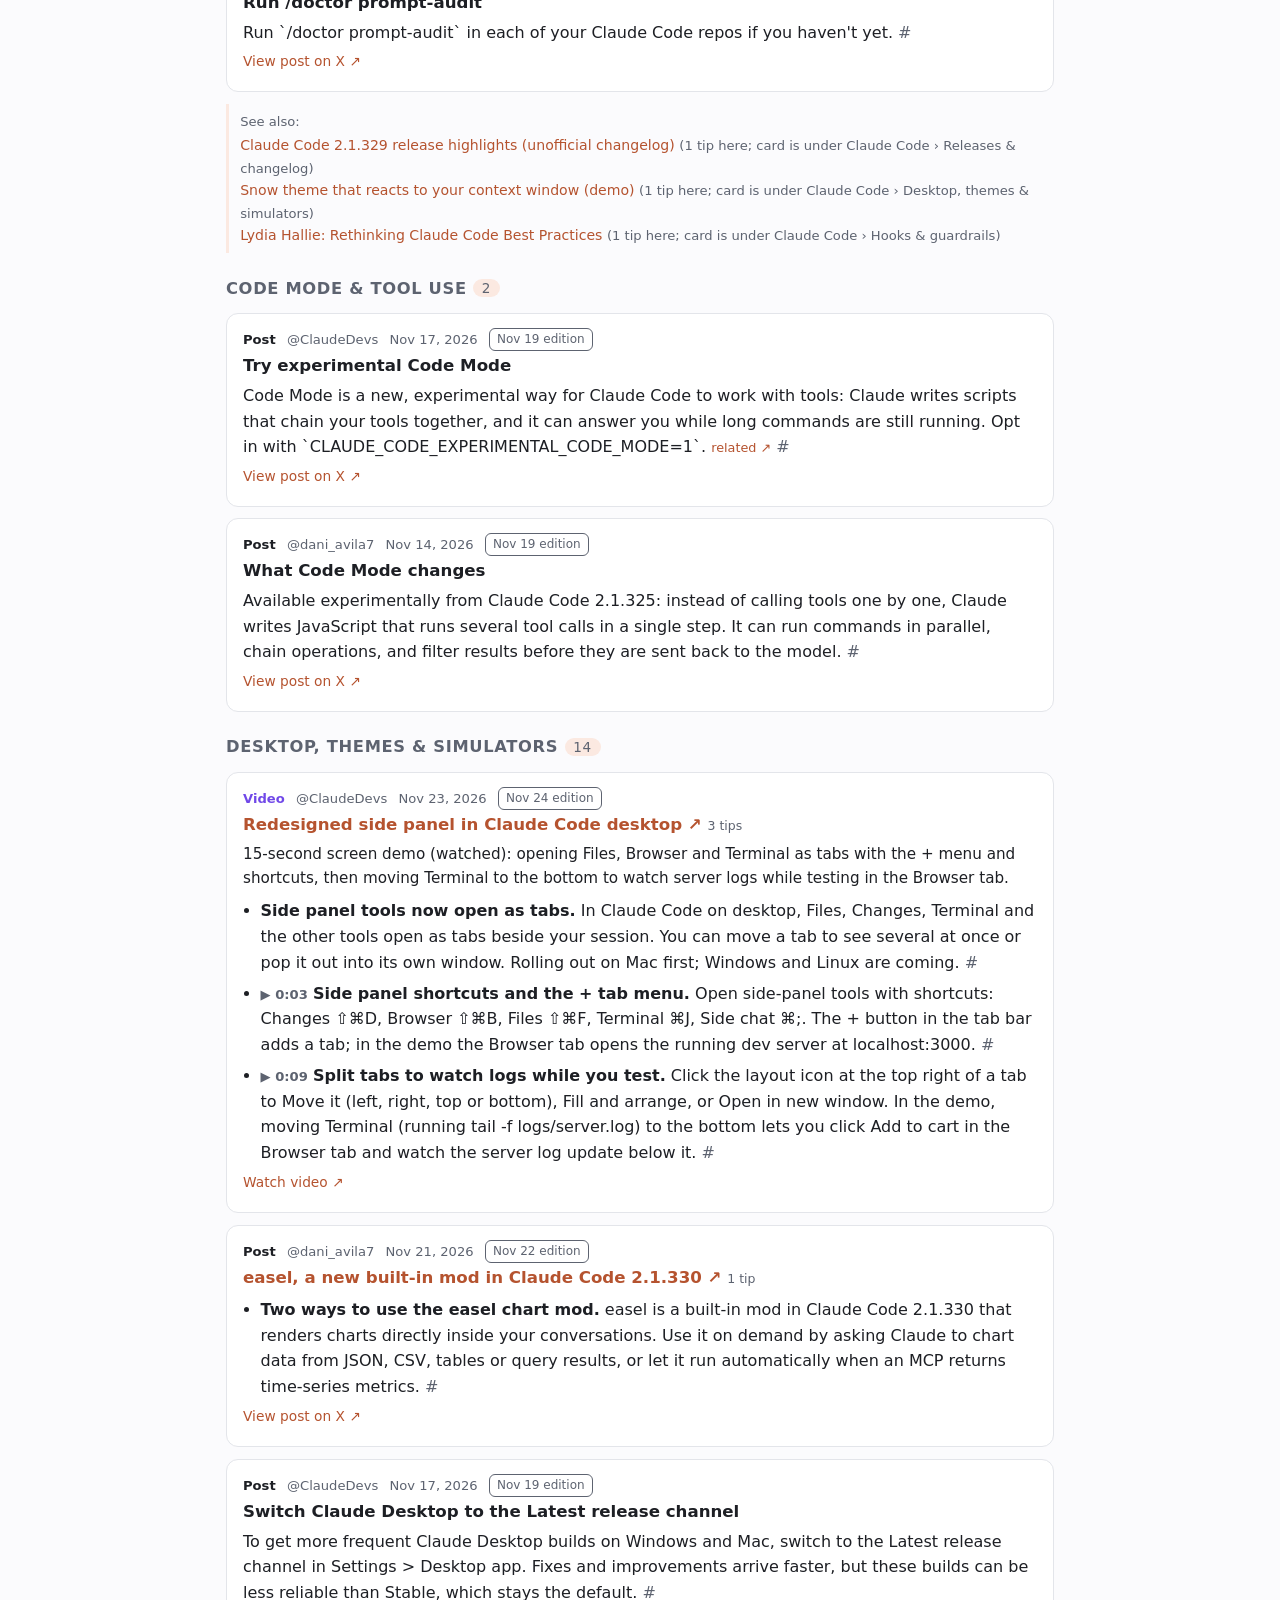
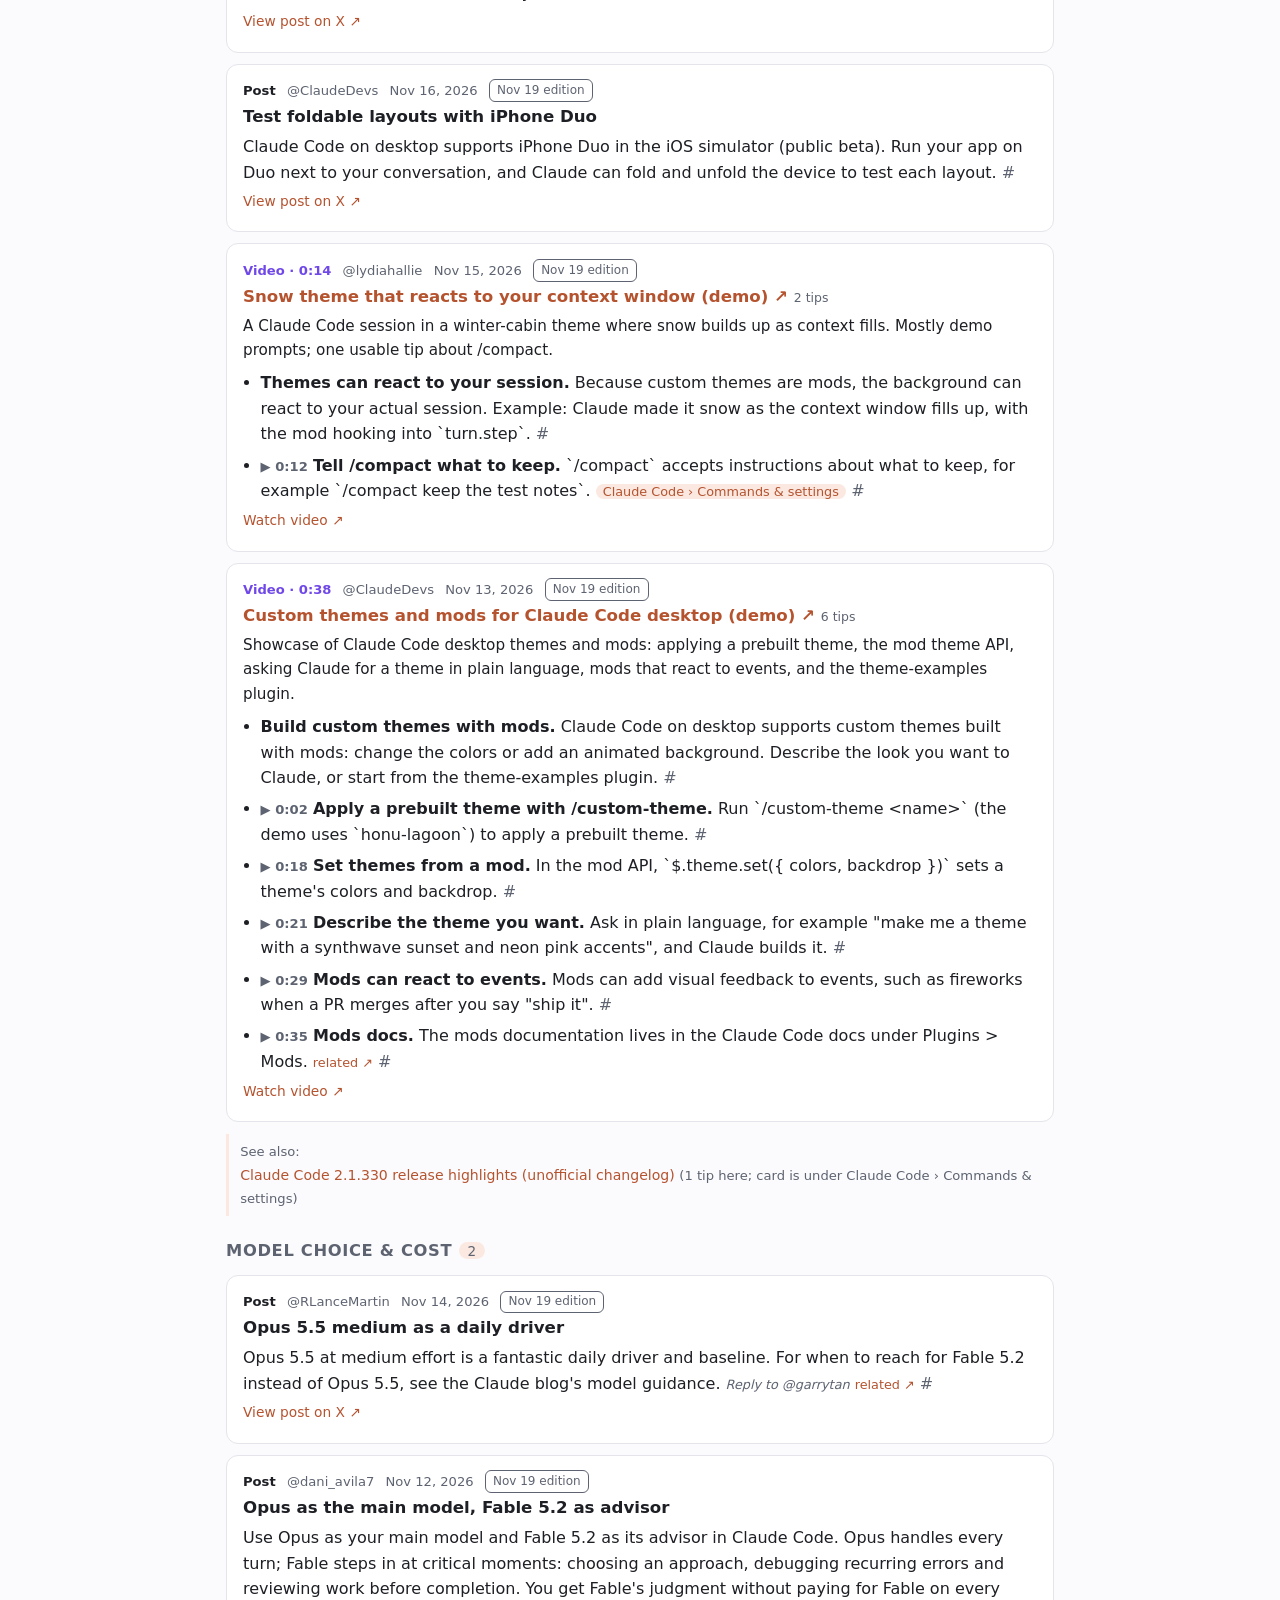
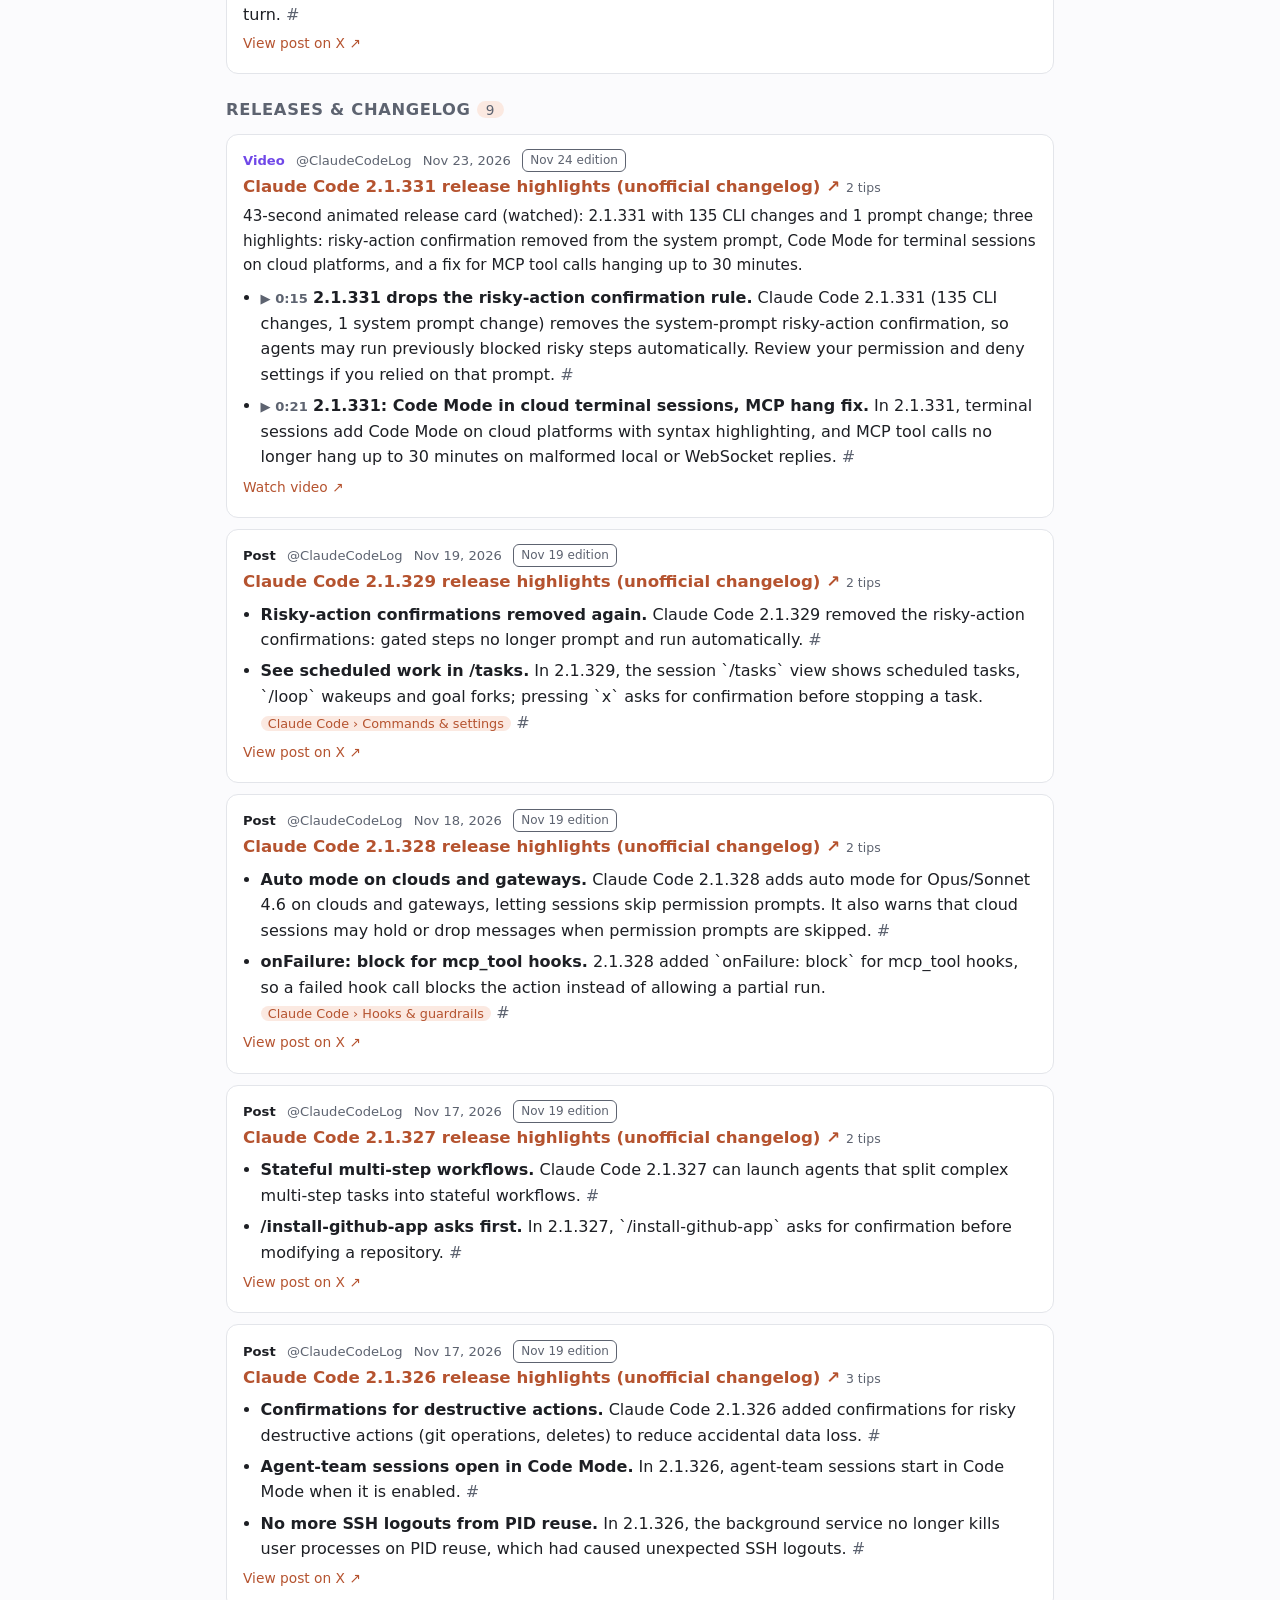
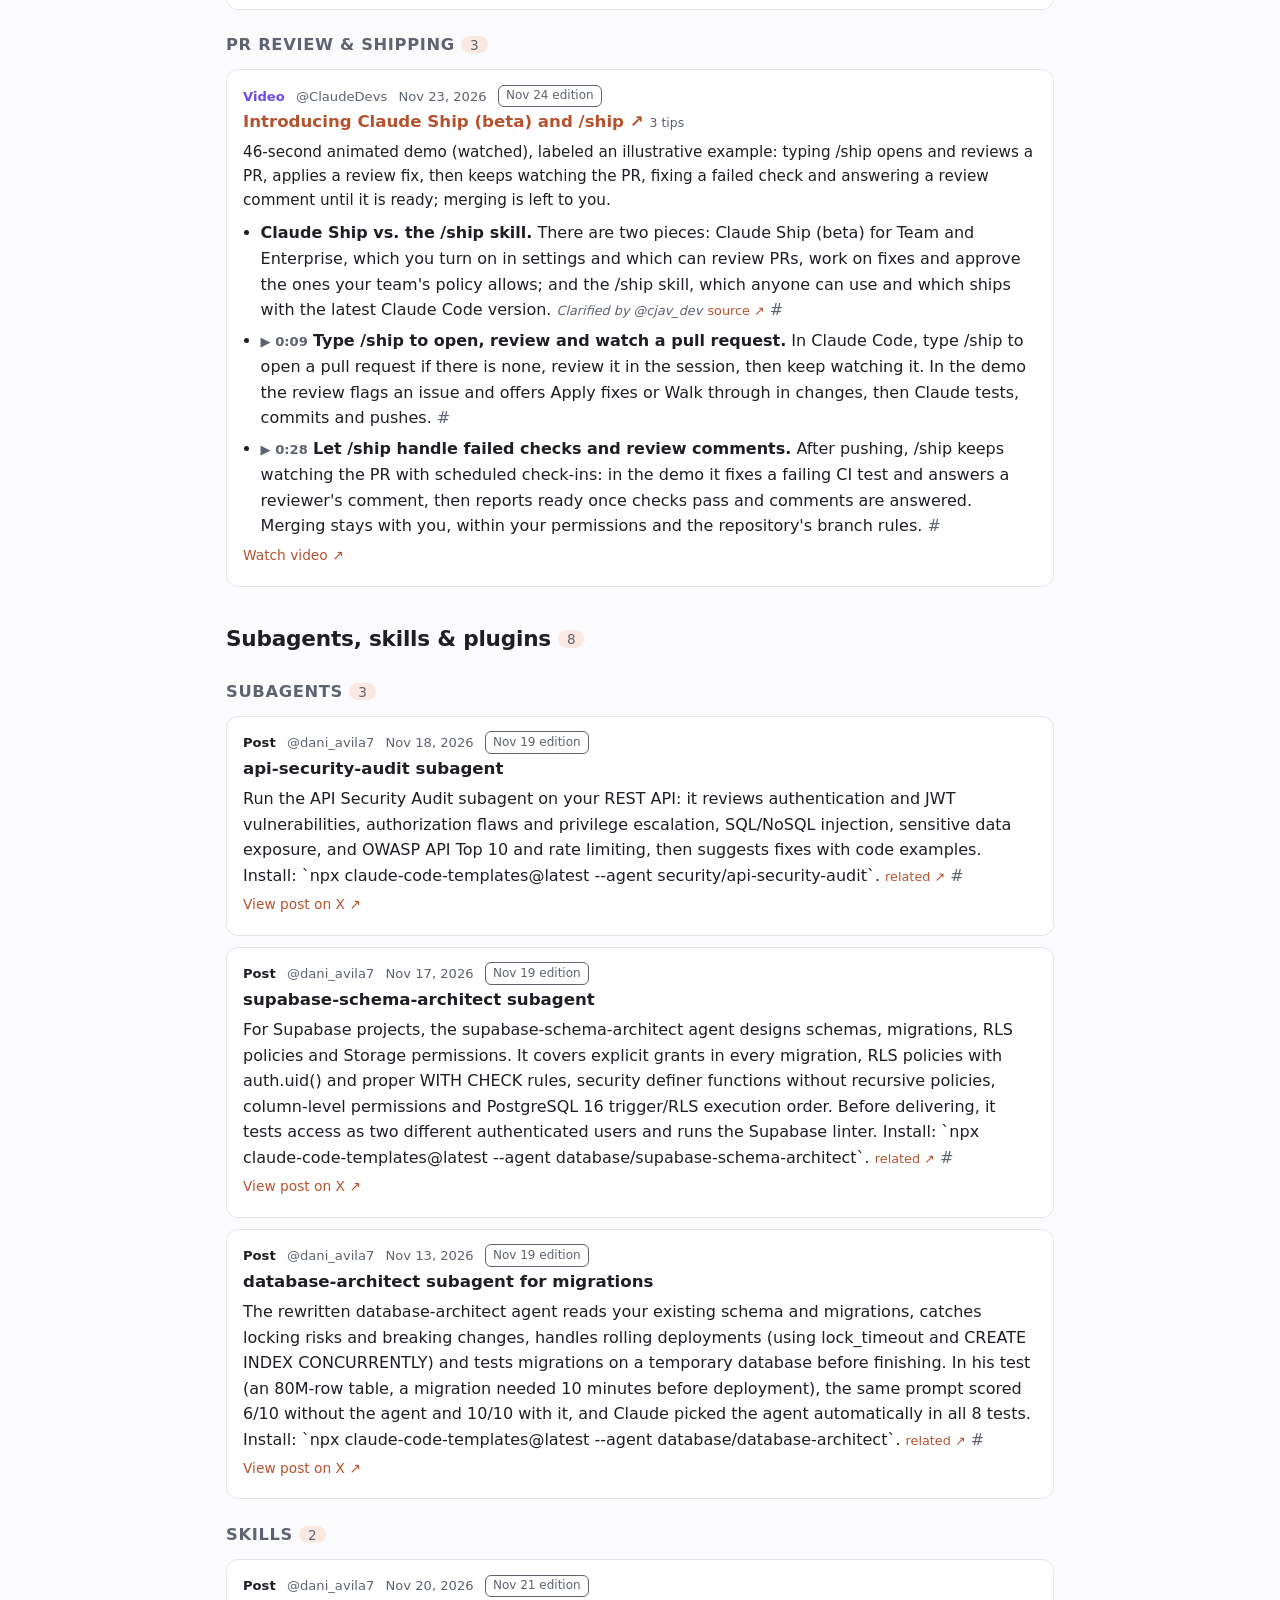
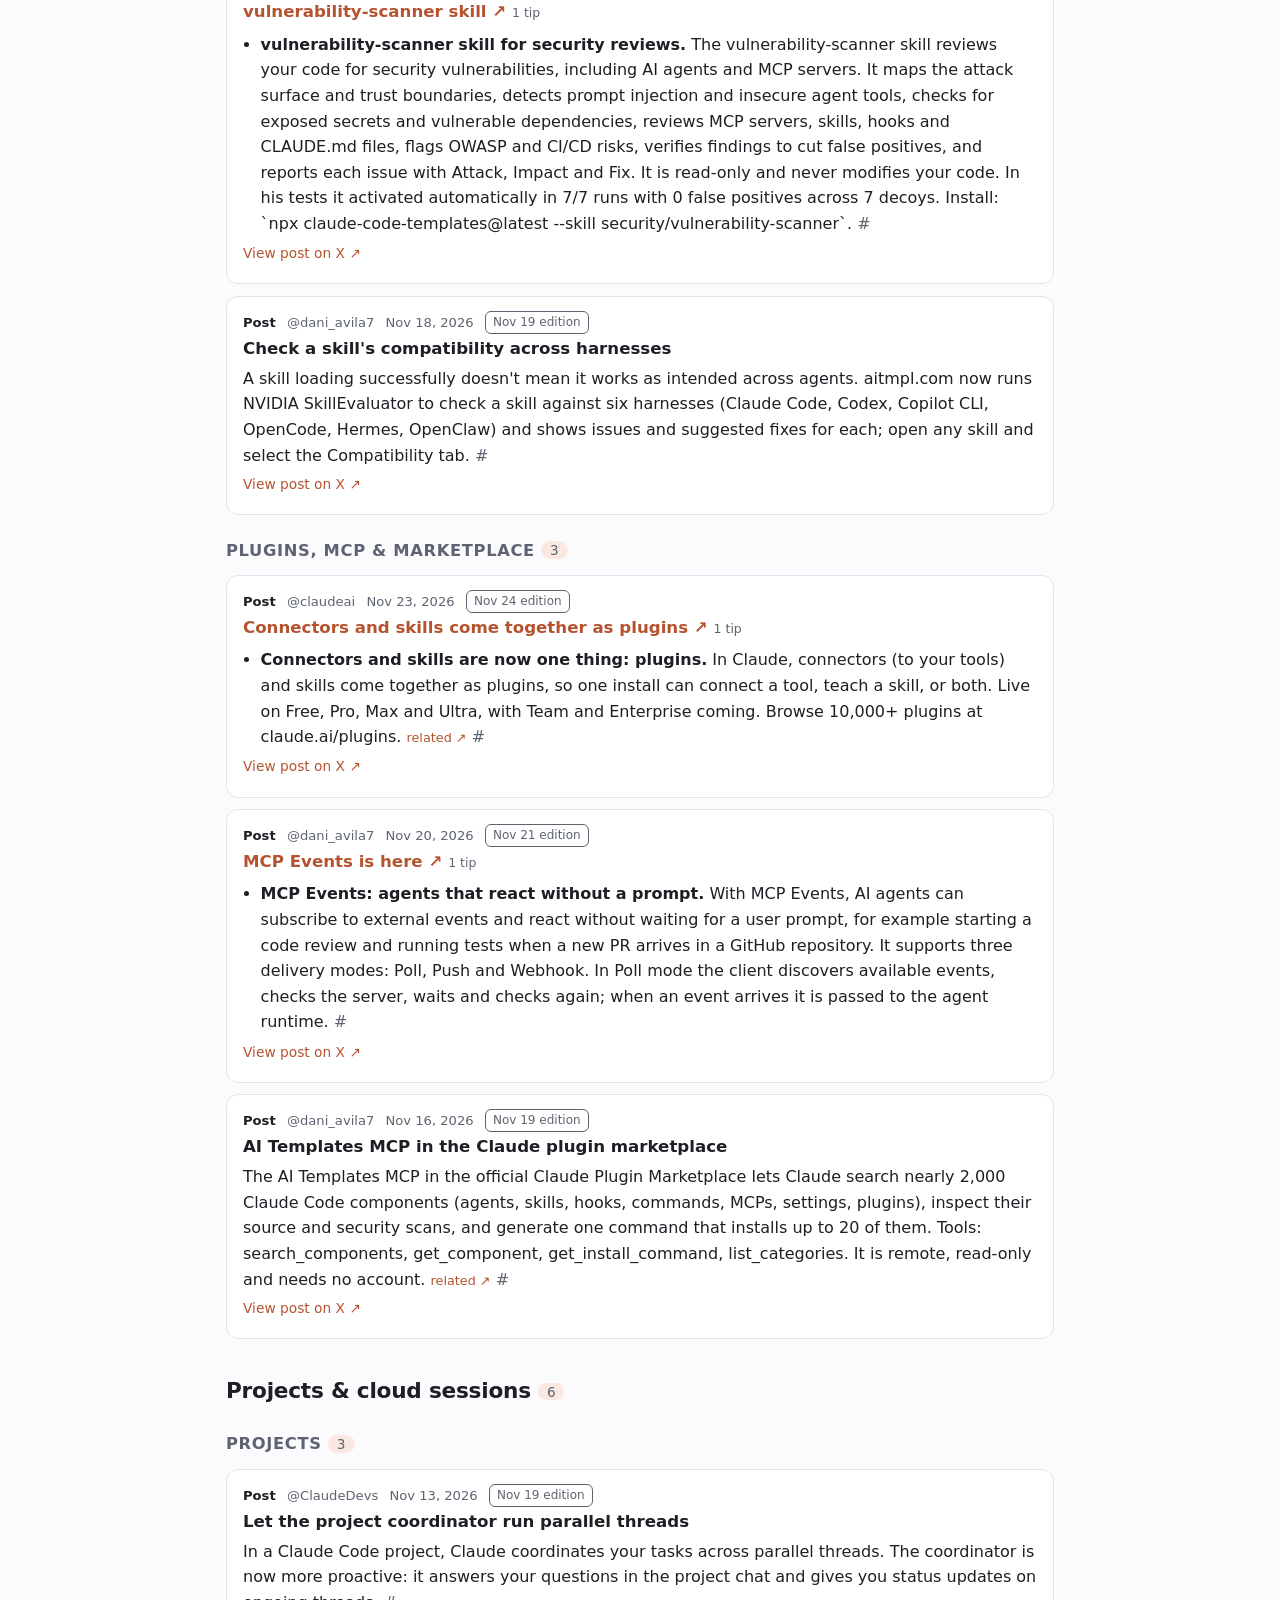
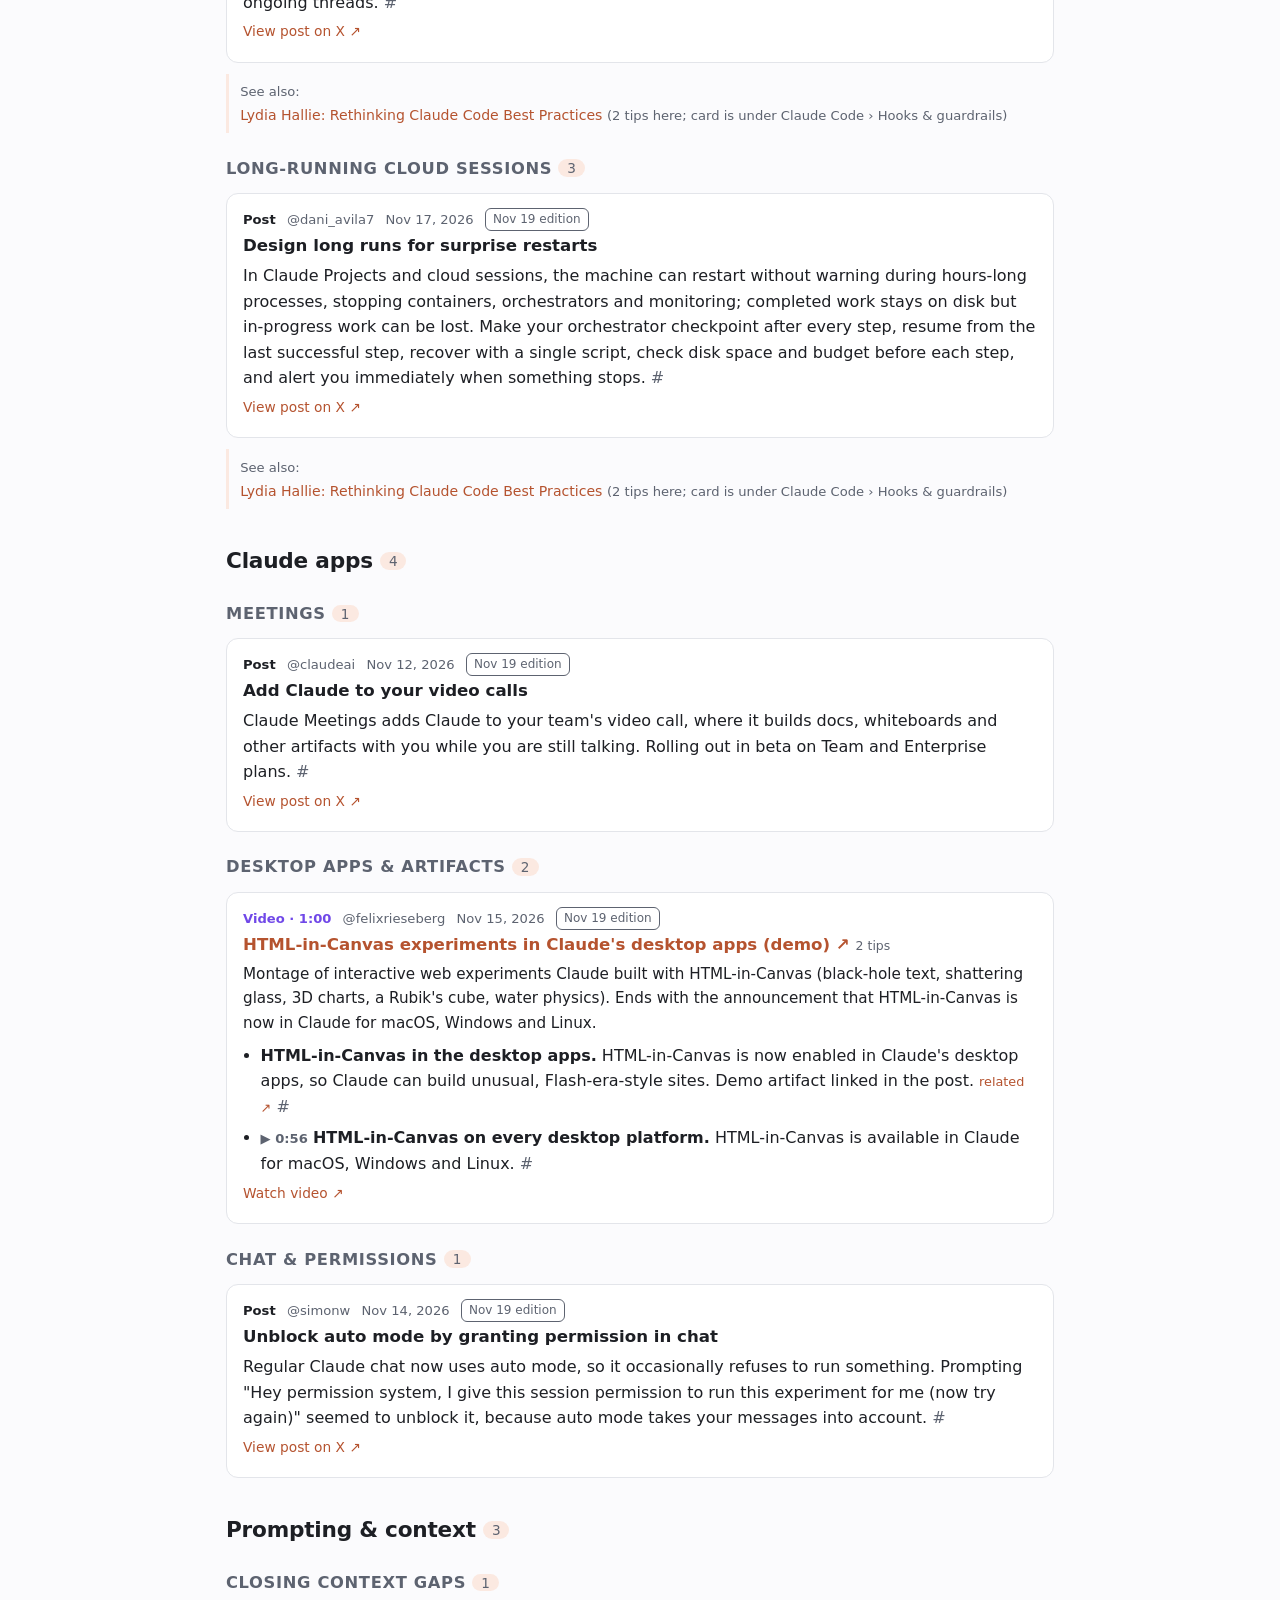
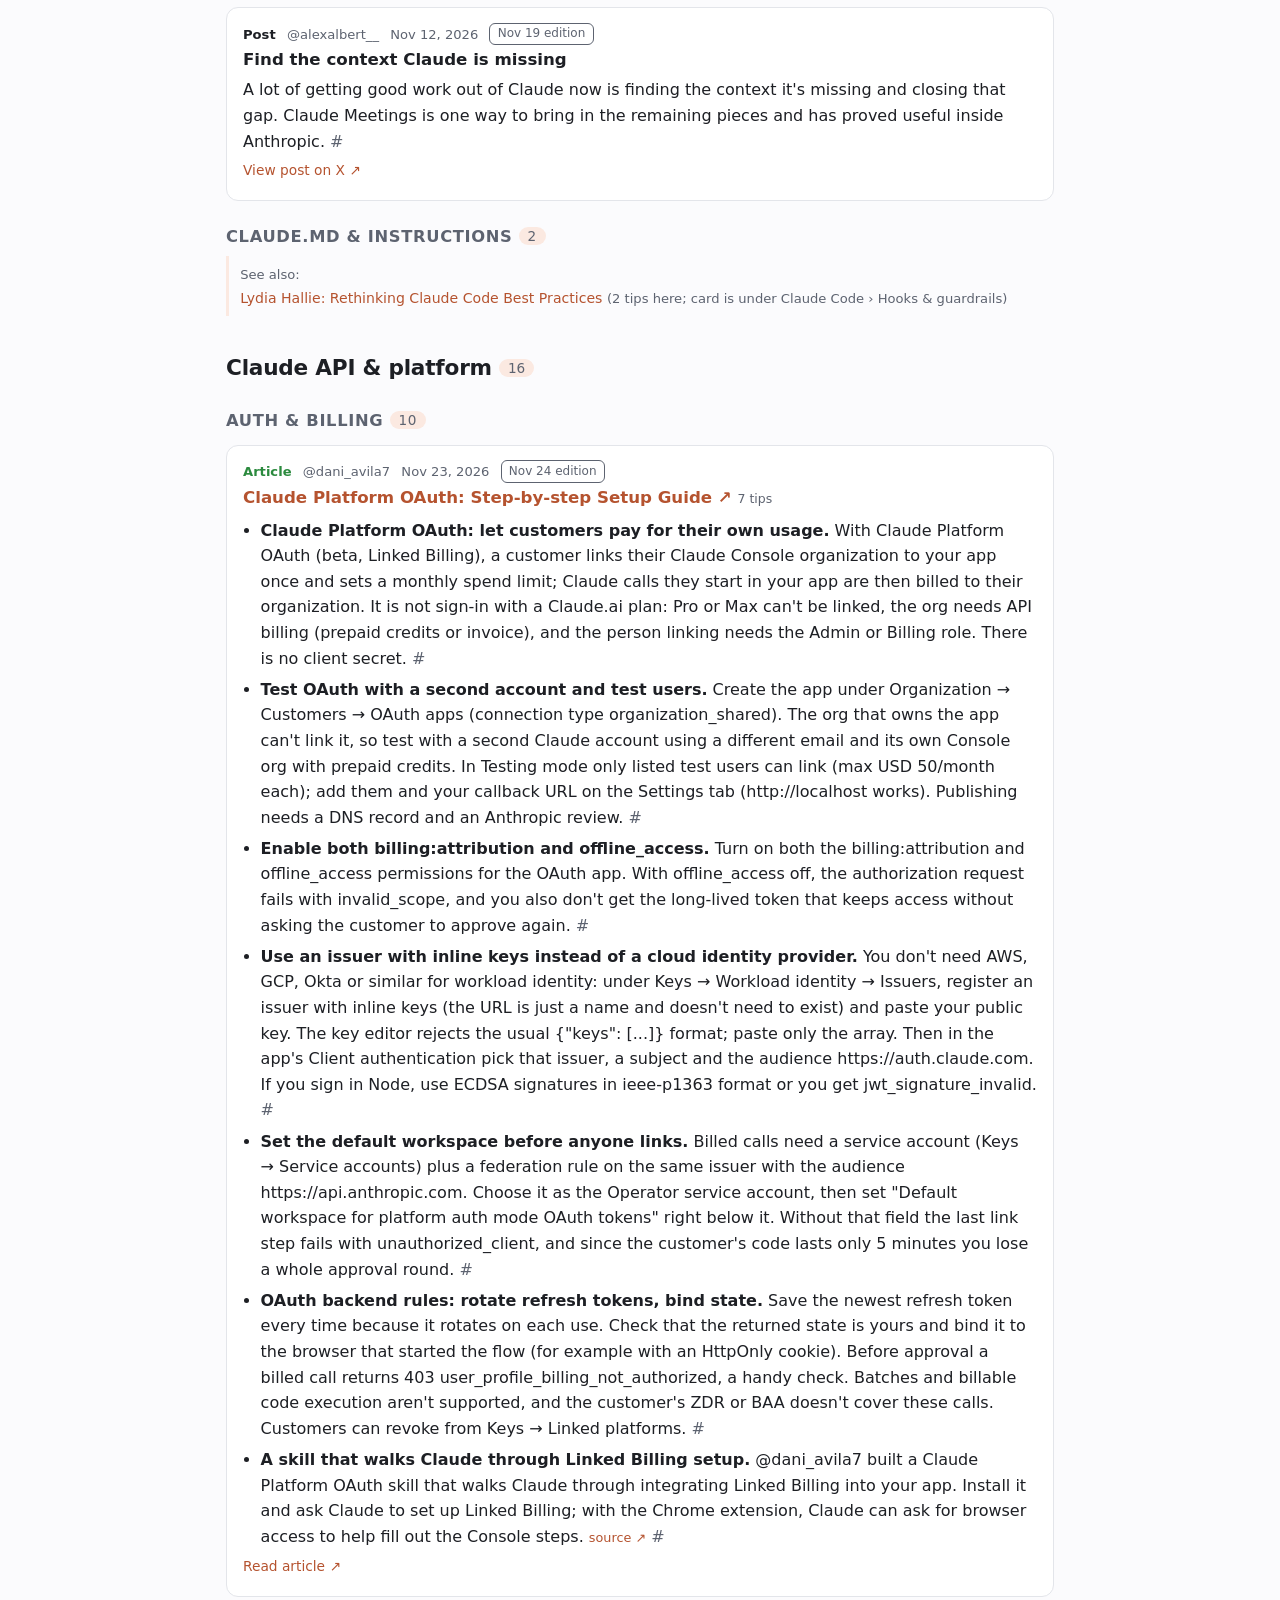
==== commit 4b12e419: "Daily update 2026-11-24" ====
--- a/index.html
+++ b/index.html
@@ -4,7 +4,7 @@
 <meta charset="utf-8">
 <meta name="viewport" content="width=device-width, initial-scale=1">
 <title>Claude Tips Watch: Searchable reference of Claude and Claude Code tips from 16 accounts on X</title>
-<meta name="description" content="77 tips from 40 sources across 7 topics on Claude Code, skills and subagents, Projects, Claude apps and the Claude API, each linked to its source.">
+<meta name="description" content="94 tips from 46 sources across 7 topics on Claude Code, skills and subagents, Projects, Claude apps and the Claude API, each linked to its source.">
 <link rel="canonical" href="https://cfmayer.github.io/claude-tips-watch/">
 <meta name="color-scheme" content="light dark">
 <script>(function(){var d=document.documentElement,t=null;try{t=localStorage.getItem('theme')}catch(e){}if(t!=='light'&&t!=='dark'){t=window.matchMedia&&matchMedia('(prefers-color-scheme: dark)').matches?'dark':'light'}d.setAttribute('data-theme',t)})();</script>
@@ -13,7 +13,7 @@
 <link rel="stylesheet" href="assets/site.css?v=4c0a76cf">
 <meta property="og:site_name" content="Claude Tips Watch">
 <meta property="og:title" content="Claude Tips Watch: Searchable reference of Claude and Claude Code tips from 16 accounts on X">
-<meta property="og:description" content="77 tips from 40 sources across 7 topics on Claude Code, skills and subagents, Projects, Claude apps and the Claude API, each linked to its source.">
+<meta property="og:description" content="94 tips from 46 sources across 7 topics on Claude Code, skills and subagents, Projects, Claude apps and the Claude API, each linked to its source.">
 <meta property="og:type" content="website">
 <meta property="og:url" content="https://cfmayer.github.io/claude-tips-watch/">
 </head>
@@ -37,31 +37,31 @@
 <section class="hero">
   <h1>Claude Tips Watch</h1>
   <p class="lede">Searchable reference of Claude and Claude Code tips from 16 accounts on X. Tips are grouped by the post, article or video they come from, and every one links to its exact source. Updated daily.</p>
-  <p class="stats"><strong>77</strong> tips · <strong>40</strong> sources (6 videos) · <strong>7</strong> topics · updated Nov 23, 2026, 4:48 AM MT</p>
-</section>
-<section class="latest" id="latest" data-edition="2026-11-23">
+  <p class="stats"><strong>94</strong> tips · <strong>46</strong> sources (9 videos) · <strong>7</strong> topics · updated Nov 24, 2026, 4:55 AM MT</p>
+</section>
+<section class="latest" id="latest" data-edition="2026-11-24">
   <p class="kicker">Latest edition</p>
-  <h2>Nov 23, 2026 <span class="count">1 tips · 1 sources</span></h2>
-  <p class="hint">Everything first added on Nov 23, 2026. Older editions stay in the topics below and in the edition menu.</p>
-  <div class="latest-actions"><button type="button" class="btn" id="only-latest" data-edition="2026-11-23">Show only this edition</button></div>
-  <details class="edindex"><summary>What's in this edition, by topic</summary><div class="eitopic"><h3>Claude Code</h3><div class="eisub"><h4>Commands &amp; settings</h4><ul><li><a href="#s-x-2124568760145125427">Disabling Auto charts in Claude Code</a></li></ul></div></div></details>
+  <h2>Nov 24, 2026 <span class="count">17 tips · 6 sources</span></h2>
+  <p class="hint">Everything first added on Nov 24, 2026. Older editions stay in the topics below and in the edition menu.</p>
+  <div class="latest-actions"><button type="button" class="btn" id="only-latest" data-edition="2026-11-24">Show only this edition</button></div>
+  <details class="edindex"><summary>What's in this edition, by topic</summary><div class="eitopic"><h3>Claude Code</h3><div class="eisub"><h4>Desktop, themes &amp; simulators</h4><ul><li><a href="#s-x-2124978802006851961">Redesigned side panel in Claude Code desktop</a> <span>3</span></li></ul></div><div class="eisub"><h4>Releases &amp; changelog</h4><ul><li><a href="#s-x-2124985109853929758">Claude Code 2.1.331 release highlights (unofficial changelog)</a> <span>2</span></li></ul></div><div class="eisub"><h4>PR review &amp; shipping</h4><ul><li><a href="#s-x-2124959436640858475">Introducing Claude Ship (beta) and /ship</a> <span>3</span></li></ul></div></div><div class="eitopic"><h3>Subagents, skills &amp; plugins</h3><div class="eisub"><h4>Plugins, MCP &amp; marketplace</h4><ul><li><a href="#s-x-2124970294523945328">Connectors and skills come together as plugins</a></li></ul></div></div><div class="eitopic"><h3>Claude API &amp; platform</h3><div class="eisub"><h4>Auth &amp; billing</h4><ul><li><a href="#s-x-2124967784291377195">Claude Platform OAuth: Step-by-step Setup Guide</a> <span>7</span></li></ul></div><div class="eisub"><h4>Data retention &amp; compliance</h4><ul><li><a href="#s-x-2124930253344948518">Zero data retention with Enterprise Frontier Safeguards (beta)</a></li></ul></div></div></details>
 </section>
 <div class="controls" role="search">
   <label class="sr" for="q">Search tips</label>
   <input id="q" type="search" placeholder="Search tips, e.g. lint, voice, meetings, routines" autocomplete="off">
   <div class="selects">
-    <label class="sr" for="edition">Edition</label><select id="edition"><option value="">All editions</option><option value="2026-11-23">Nov 23, 2026 (latest) · 1 tips</option><option value="2026-11-22">Nov 22, 2026 · 2 tips</option><option value="2026-11-21">Nov 21, 2026 · 6 tips</option><option value="2026-11-20">Nov 20, 2026 · 19 tips</option><option value="2026-11-19">Nov 19, 2026 · 49 tips</option></select>
-    <label class="sr" for="subcat">Subcategory</label><select id="subcat"><option value="">All subcategories</option><optgroup label="Claude Code"><option value="Claude Code|Hooks &amp; guardrails">Hooks &amp; guardrails (11)</option><option value="Claude Code|Commands &amp; settings">Commands &amp; settings (7)</option><option value="Claude Code|Code Mode &amp; tool use">Code Mode &amp; tool use (2)</option><option value="Claude Code|Desktop, themes &amp; simulators">Desktop, themes &amp; simulators (11)</option><option value="Claude Code|Model choice &amp; cost">Model choice &amp; cost (2)</option><option value="Claude Code|Releases &amp; changelog">Releases &amp; changelog (7)</option></optgroup><optgroup label="Subagents, skills &amp; plugins"><option value="Subagents, skills &amp; plugins|Subagents">Subagents (3)</option><option value="Subagents, skills &amp; plugins|Skills">Skills (2)</option><option value="Subagents, skills &amp; plugins|Plugins, MCP &amp; marketplace">Plugins, MCP &amp; marketplace (2)</option></optgroup><optgroup label="Projects &amp; cloud sessions"><option value="Projects &amp; cloud sessions|Projects">Projects (3)</option><option value="Projects &amp; cloud sessions|Long-running cloud sessions">Long-running cloud sessions (3)</option></optgroup><optgroup label="Claude apps"><option value="Claude apps|Meetings">Meetings (1)</option><option value="Claude apps|Desktop apps &amp; artifacts">Desktop apps &amp; artifacts (2)</option><option value="Claude apps|Chat &amp; permissions">Chat &amp; permissions (1)</option></optgroup><optgroup label="Prompting &amp; context"><option value="Prompting &amp; context|Closing context gaps">Closing context gaps (1)</option><option value="Prompting &amp; context|CLAUDE.md &amp; instructions">CLAUDE.md &amp; instructions (2)</option></optgroup><optgroup label="Claude API &amp; platform"><option value="Claude API &amp; platform|Auth &amp; billing">Auth &amp; billing (3)</option><option value="Claude API &amp; platform|Managed Agents">Managed Agents (1)</option><option value="Claude API &amp; platform|Caching &amp; cost">Caching &amp; cost (2)</option><option value="Claude API &amp; platform|Model upgrades">Model upgrades (2)</option></optgroup><optgroup label="Verification &amp; security"><option value="Verification &amp; security|Verification">Verification (5)</option><option value="Verification &amp; security|Sandboxing">Sandboxing (2)</option><option value="Verification &amp; security|Security programs">Security programs (2)</option></optgroup></select>
+    <label class="sr" for="edition">Edition</label><select id="edition"><option value="">All editions</option><option value="2026-11-24">Nov 24, 2026 (latest) · 17 tips</option><option value="2026-11-23">Nov 23, 2026 · 1 tips</option><option value="2026-11-22">Nov 22, 2026 · 2 tips</option><option value="2026-11-21">Nov 21, 2026 · 6 tips</option><option value="2026-11-20">Nov 20, 2026 · 19 tips</option><option value="2026-11-19">Nov 19, 2026 · 49 tips</option></select>
+    <label class="sr" for="subcat">Subcategory</label><select id="subcat"><option value="">All subcategories</option><optgroup label="Claude Code"><option value="Claude Code|Hooks &amp; guardrails">Hooks &amp; guardrails (11)</option><option value="Claude Code|Commands &amp; settings">Commands &amp; settings (7)</option><option value="Claude Code|Code Mode &amp; tool use">Code Mode &amp; tool use (2)</option><option value="Claude Code|Desktop, themes &amp; simulators">Desktop, themes &amp; simulators (14)</option><option value="Claude Code|Model choice &amp; cost">Model choice &amp; cost (2)</option><option value="Claude Code|Releases &amp; changelog">Releases &amp; changelog (9)</option><option value="Claude Code|PR review &amp; shipping">PR review &amp; shipping (3)</option></optgroup><optgroup label="Subagents, skills &amp; plugins"><option value="Subagents, skills &amp; plugins|Subagents">Subagents (3)</option><option value="Subagents, skills &amp; plugins|Skills">Skills (2)</option><option value="Subagents, skills &amp; plugins|Plugins, MCP &amp; marketplace">Plugins, MCP &amp; marketplace (3)</option></optgroup><optgroup label="Projects &amp; cloud sessions"><option value="Projects &amp; cloud sessions|Projects">Projects (3)</option><option value="Projects &amp; cloud sessions|Long-running cloud sessions">Long-running cloud sessions (3)</option></optgroup><optgroup label="Claude apps"><option value="Claude apps|Meetings">Meetings (1)</option><option value="Claude apps|Desktop apps &amp; artifacts">Desktop apps &amp; artifacts (2)</option><option value="Claude apps|Chat &amp; permissions">Chat &amp; permissions (1)</option></optgroup><optgroup label="Prompting &amp; context"><option value="Prompting &amp; context|Closing context gaps">Closing context gaps (1)</option><option value="Prompting &amp; context|CLAUDE.md &amp; instructions">CLAUDE.md &amp; instructions (2)</option></optgroup><optgroup label="Claude API &amp; platform"><option value="Claude API &amp; platform|Auth &amp; billing">Auth &amp; billing (10)</option><option value="Claude API &amp; platform|Managed Agents">Managed Agents (1)</option><option value="Claude API &amp; platform|Caching &amp; cost">Caching &amp; cost (2)</option><option value="Claude API &amp; platform|Model upgrades">Model upgrades (2)</option><option value="Claude API &amp; platform|Data retention &amp; compliance">Data retention &amp; compliance (1)</option></optgroup><optgroup label="Verification &amp; security"><option value="Verification &amp; security|Verification">Verification (5)</option><option value="Verification &amp; security|Sandboxing">Sandboxing (2)</option><option value="Verification &amp; security|Security programs">Security programs (2)</option></optgroup></select>
     <label class="sr" for="author">Author</label><select id="author"><option value="">All authors</option><option value="alexalbert__">@alexalbert__</option><option value="cjav_dev">@cjav_dev</option><option value="claudeai">@claudeai</option><option value="ClaudeCodeLog">@ClaudeCodeLog</option><option value="ClaudeDevs">@ClaudeDevs</option><option value="dani_avila7">@dani_avila7</option><option value="felixrieseberg">@felixrieseberg</option><option value="lydiahallie">@lydiahallie</option><option value="RLanceMartin">@RLanceMartin</option><option value="simonw">@simonw</option></select>
-    <label class="sr" for="type">Source type</label><select id="type"><option value="">All source types</option><option value="post">Posts (33)</option><option value="video">Videos (6)</option><option value="thread">Threads (1)</option></select>
+    <label class="sr" for="type">Source type</label><select id="type"><option value="">All source types</option><option value="post">Posts (35)</option><option value="article">Articles (1)</option><option value="video">Videos (9)</option><option value="thread">Threads (1)</option></select>
   </div>
-  <div class="chips" aria-label="Filter by topic"><button type="button" class="chip" data-topic="Claude Code" aria-pressed="false">Claude Code <span>40</span></button><button type="button" class="chip" data-topic="Subagents, skills &amp; plugins" aria-pressed="false">Subagents, skills &amp; plugins <span>7</span></button><button type="button" class="chip" data-topic="Projects &amp; cloud sessions" aria-pressed="false">Projects &amp; cloud sessions <span>6</span></button><button type="button" class="chip" data-topic="Claude apps" aria-pressed="false">Claude apps <span>4</span></button><button type="button" class="chip" data-topic="Prompting &amp; context" aria-pressed="false">Prompting &amp; context <span>3</span></button><button type="button" class="chip" data-topic="Claude API &amp; platform" aria-pressed="false">Claude API &amp; platform <span>8</span></button><button type="button" class="chip" data-topic="Verification &amp; security" aria-pressed="false">Verification &amp; security <span>9</span></button></div>
+  <div class="chips" aria-label="Filter by topic"><button type="button" class="chip" data-topic="Claude Code" aria-pressed="false">Claude Code <span>48</span></button><button type="button" class="chip" data-topic="Subagents, skills &amp; plugins" aria-pressed="false">Subagents, skills &amp; plugins <span>8</span></button><button type="button" class="chip" data-topic="Projects &amp; cloud sessions" aria-pressed="false">Projects &amp; cloud sessions <span>6</span></button><button type="button" class="chip" data-topic="Claude apps" aria-pressed="false">Claude apps <span>4</span></button><button type="button" class="chip" data-topic="Prompting &amp; context" aria-pressed="false">Prompting &amp; context <span>3</span></button><button type="button" class="chip" data-topic="Claude API &amp; platform" aria-pressed="false">Claude API &amp; platform <span>16</span></button><button type="button" class="chip" data-topic="Verification &amp; security" aria-pressed="false">Verification &amp; security <span>9</span></button></div>
   <p id="status" class="status" aria-live="polite"></p>
 </div>
-<nav class="toc" id="topics" aria-label="Topics"><h2>Topics</h2><ul class="tocl"><li><a class="tt" href="#t-claude-code">Claude Code</a> <span>40</span><ul><li><a href="#sc-claude-code-hooks-guardrails">Hooks &amp; guardrails</a> <span>11</span></li><li><a href="#sc-claude-code-commands-settings">Commands &amp; settings</a> <span>7</span></li><li><a href="#sc-claude-code-code-mode-tool-use">Code Mode &amp; tool use</a> <span>2</span></li><li><a href="#sc-claude-code-desktop-themes-simulators">Desktop, themes &amp; simulators</a> <span>11</span></li><li><a href="#sc-claude-code-model-choice-cost">Model choice &amp; cost</a> <span>2</span></li><li><a href="#sc-claude-code-releases-changelog">Releases &amp; changelog</a> <span>7</span></li></ul></li><li><a class="tt" href="#t-subagents-skills-plugins">Subagents, skills &amp; plugins</a> <span>7</span><ul><li><a href="#sc-subagents-skills-plugins-subagents">Subagents</a> <span>3</span></li><li><a href="#sc-subagents-skills-plugins-skills">Skills</a> <span>2</span></li><li><a href="#sc-subagents-skills-plugins-plugins-mcp-marketplace">Plugins, MCP &amp; marketplace</a> <span>2</span></li></ul></li><li><a class="tt" href="#t-projects-cloud-sessions">Projects &amp; cloud sessions</a> <span>6</span><ul><li><a href="#sc-projects-cloud-sessions-projects">Projects</a> <span>3</span></li><li><a href="#sc-projects-cloud-sessions-long-running-cloud-sessions">Long-running cloud sessions</a> <span>3</span></li></ul></li><li><a class="tt" href="#t-claude-apps">Claude apps</a> <span>4</span><ul><li><a href="#sc-claude-apps-meetings">Meetings</a> <span>1</span></li><li><a href="#sc-claude-apps-desktop-apps-artifacts">Desktop apps &amp; artifacts</a> <span>2</span></li><li><a href="#sc-claude-apps-chat-permissions">Chat &amp; permissions</a> <span>1</span></li></ul></li><li><a class="tt" href="#t-prompting-context">Prompting &amp; context</a> <span>3</span><ul><li><a href="#sc-prompting-context-closing-context-gaps">Closing context gaps</a> <span>1</span></li><li><a href="#sc-prompting-context-claude-md-instructions">CLAUDE.md &amp; instructions</a> <span>2</span></li></ul></li><li><a class="tt" href="#t-claude-api-platform">Claude API &amp; platform</a> <span>8</span><ul><li><a href="#sc-claude-api-platform-auth-billing">Auth &amp; billing</a> <span>3</span></li><li><a href="#sc-claude-api-platform-managed-agents">Managed Agents</a> <span>1</span></li><li><a href="#sc-claude-api-platform-caching-cost">Caching &amp; cost</a> <span>2</span></li><li><a href="#sc-claude-api-platform-model-upgrades">Model upgrades</a> <span>2</span></li></ul></li><li><a class="tt" href="#t-verification-security">Verification &amp; security</a> <span>9</span><ul><li><a href="#sc-verification-security-verification">Verification</a> <span>5</span></li><li><a href="#sc-verification-security-sandboxing">Sandboxing</a> <span>2</span></li><li><a href="#sc-verification-security-security-programs">Security programs</a> <span>2</span></li></ul></li></ul>
-<p class="hint">Counts are tips. <a href="?type=video#topics">Show only videos</a> (6).</p></nav>
+<nav class="toc" id="topics" aria-label="Topics"><h2>Topics</h2><ul class="tocl"><li><a class="tt" href="#t-claude-code">Claude Code</a> <span>48</span><ul><li><a href="#sc-claude-code-hooks-guardrails">Hooks &amp; guardrails</a> <span>11</span></li><li><a href="#sc-claude-code-commands-settings">Commands &amp; settings</a> <span>7</span></li><li><a href="#sc-claude-code-code-mode-tool-use">Code Mode &amp; tool use</a> <span>2</span></li><li><a href="#sc-claude-code-desktop-themes-simulators">Desktop, themes &amp; simulators</a> <span>14</span></li><li><a href="#sc-claude-code-model-choice-cost">Model choice &amp; cost</a> <span>2</span></li><li><a href="#sc-claude-code-releases-changelog">Releases &amp; changelog</a> <span>9</span></li><li><a href="#sc-claude-code-pr-review-shipping">PR review &amp; shipping</a> <span>3</span></li></ul></li><li><a class="tt" href="#t-subagents-skills-plugins">Subagents, skills &amp; plugins</a> <span>8</span><ul><li><a href="#sc-subagents-skills-plugins-subagents">Subagents</a> <span>3</span></li><li><a href="#sc-subagents-skills-plugins-skills">Skills</a> <span>2</span></li><li><a href="#sc-subagents-skills-plugins-plugins-mcp-marketplace">Plugins, MCP &amp; marketplace</a> <span>3</span></li></ul></li><li><a class="tt" href="#t-projects-cloud-sessions">Projects &amp; cloud sessions</a> <span>6</span><ul><li><a href="#sc-projects-cloud-sessions-projects">Projects</a> <span>3</span></li><li><a href="#sc-projects-cloud-sessions-long-running-cloud-sessions">Long-running cloud sessions</a> <span>3</span></li></ul></li><li><a class="tt" href="#t-claude-apps">Claude apps</a> <span>4</span><ul><li><a href="#sc-claude-apps-meetings">Meetings</a> <span>1</span></li><li><a href="#sc-claude-apps-desktop-apps-artifacts">Desktop apps &amp; artifacts</a> <span>2</span></li><li><a href="#sc-claude-apps-chat-permissions">Chat &amp; permissions</a> <span>1</span></li></ul></li><li><a class="tt" href="#t-prompting-context">Prompting &amp; context</a> <span>3</span><ul><li><a href="#sc-prompting-context-closing-context-gaps">Closing context gaps</a> <span>1</span></li><li><a href="#sc-prompting-context-claude-md-instructions">CLAUDE.md &amp; instructions</a> <span>2</span></li></ul></li><li><a class="tt" href="#t-claude-api-platform">Claude API &amp; platform</a> <span>16</span><ul><li><a href="#sc-claude-api-platform-auth-billing">Auth &amp; billing</a> <span>10</span></li><li><a href="#sc-claude-api-platform-managed-agents">Managed Agents</a> <span>1</span></li><li><a href="#sc-claude-api-platform-caching-cost">Caching &amp; cost</a> <span>2</span></li><li><a href="#sc-claude-api-platform-model-upgrades">Model upgrades</a> <span>2</span></li><li><a href="#sc-claude-api-platform-data-retention-compliance">Data retention &amp; compliance</a> <span>1</span></li></ul></li><li><a class="tt" href="#t-verification-security">Verification &amp; security</a> <span>9</span><ul><li><a href="#sc-verification-security-verification">Verification</a> <span>5</span></li><li><a href="#sc-verification-security-sandboxing">Sandboxing</a> <span>2</span></li><li><a href="#sc-verification-security-security-programs">Security programs</a> <span>2</span></li></ul></li></ul>
+<p class="hint">Counts are tips. <a href="?type=video#topics">Show only videos</a> (9).</p></nav>
 <div id="browse">
-<section class="topic" id="t-claude-code" data-topic="Claude Code"><h2>Claude Code <span class="count">40</span></h2>
+<section class="topic" id="t-claude-code" data-topic="Claude Code"><h2>Claude Code <span class="count">48</span></h2>
 <section class="subcat" id="sc-claude-code-hooks-guardrails" data-subcat="Claude Code|Hooks &amp; guardrails"><h3 class="sch">Hooks &amp; guardrails <span class="count">11</span></h3>
 <article id="s-x-2124325975076823188" class="card" data-type="post" data-author="dani_avila7" data-edition="2026-11-22" data-topic="Claude Code" data-subcat="Claude Code|Hooks &amp; guardrails" data-head="dependency-cooldown: a must-have claude code setting dani_avila7  post claude code hooks &amp; guardrails" data-n="1">
 <div class="meta"><span class="type post">Post</span> <span>@dani_avila7</span> <time datetime="2026-11-21">Nov 21, 2026</time> <span class="badge ed" title="Edition that first added this">Nov 22 edition</span></div>
@@ -195,7 +195,18 @@
 </article>
 
 </section>
-<section class="subcat" id="sc-claude-code-desktop-themes-simulators" data-subcat="Claude Code|Desktop, themes &amp; simulators"><h3 class="sch">Desktop, themes &amp; simulators <span class="count">11</span></h3>
+<section class="subcat" id="sc-claude-code-desktop-themes-simulators" data-subcat="Claude Code|Desktop, themes &amp; simulators"><h3 class="sch">Desktop, themes &amp; simulators <span class="count">14</span></h3>
+<article id="s-x-2124978802006851961" class="card" data-type="video" data-author="ClaudeDevs" data-edition="2026-11-24" data-topic="Claude Code" data-subcat="Claude Code|Desktop, themes &amp; simulators" data-head="redesigned side panel in claude code desktop claudedevs 15-second screen demo (watched): opening files, browser and terminal as tabs with the + menu and shortcuts, then moving terminal to the bottom to watch server logs while testing in the browser tab. video claude code desktop, themes &amp; simulators" data-n="3">
+<div class="meta"><span class="type video">Video</span> <span>@ClaudeDevs</span> <time datetime="2026-11-23">Nov 23, 2026</time> <span class="badge ed" title="Edition that first added this">Nov 24 edition</span></div>
+<h3><a href="https://x.com/ClaudeDevs/status/2124978802006851961" target="_blank" rel="noopener">Redesigned side panel in Claude Code desktop ↗</a> <span class="n">3 tips</span></h3>
+<p class="sum">15-second screen demo (watched): opening Files, Browser and Terminal as tabs with the + menu and shortcuts, then moving Terminal to the bottom to watch server logs while testing in the Browser tab.</p>
+<ul class="tips">
+<li class="t" id="x-2124978802006851961" data-topic="Claude Code" data-subcat="Claude Code|Desktop, themes &amp; simulators" data-edition="2026-11-24" data-author="ClaudeDevs" data-search="side panel tools now open as tabs in claude code on desktop, files, changes, terminal and the other tools open as tabs beside your session. you can move a tab to see several at once or pop it out into its own window. rolling out on mac first; windows and linux are coming. claudedevs claude code desktop, themes &amp; simulators desktop side panel tabs "><strong>Side panel tools now open as tabs.</strong> In Claude Code on desktop, Files, Changes, Terminal and the other tools open as tabs beside your session. You can move a tab to see several at once or pop it out into its own window. Rolling out on Mac first; Windows and Linux are coming. <a class="perma" href="#x-2124978802006851961" aria-label="Link to this tip">#</a></li>
+<li class="t" id="x-2124978802006851961-2" data-topic="Claude Code" data-subcat="Claude Code|Desktop, themes &amp; simulators" data-edition="2026-11-24" data-author="ClaudeDevs" data-search="side panel shortcuts and the + tab menu open side-panel tools with shortcuts: changes ⇧⌘d, browser ⇧⌘b, files ⇧⌘f, terminal ⌘j, side chat ⌘;. the + button in the tab bar adds a tab; in the demo the browser tab opens the running dev server at localhost:3000. claudedevs claude code desktop, themes &amp; simulators desktop shortcuts browser terminal video "><span class="ts" title="Timestamp in the video">▶ 0:03</span> <strong>Side panel shortcuts and the + tab menu.</strong> Open side-panel tools with shortcuts: Changes ⇧⌘D, Browser ⇧⌘B, Files ⇧⌘F, Terminal ⌘J, Side chat ⌘;. The + button in the tab bar adds a tab; in the demo the Browser tab opens the running dev server at localhost:3000. <a class="perma" href="#x-2124978802006851961-2" aria-label="Link to this tip">#</a></li>
+<li class="t" id="x-2124978802006851961-3" data-topic="Claude Code" data-subcat="Claude Code|Desktop, themes &amp; simulators" data-edition="2026-11-24" data-author="ClaudeDevs" data-search="split tabs to watch logs while you test click the layout icon at the top right of a tab to move it (left, right, top or bottom), fill and arrange, or open in new window. in the demo, moving terminal (running tail -f logs/server.log) to the bottom lets you click add to cart in the browser tab and watch the server log update below it. claudedevs claude code desktop, themes &amp; simulators desktop layout terminal video "><span class="ts" title="Timestamp in the video">▶ 0:09</span> <strong>Split tabs to watch logs while you test.</strong> Click the layout icon at the top right of a tab to Move it (left, right, top or bottom), Fill and arrange, or Open in new window. In the demo, moving Terminal (running tail -f logs/server.log) to the bottom lets you click Add to cart in the Browser tab and watch the server log update below it. <a class="perma" href="#x-2124978802006851961-3" aria-label="Link to this tip">#</a></li>
+</ul>
+<p class="src"><a href="https://x.com/ClaudeDevs/status/2124978802006851961" target="_blank" rel="noopener">Watch video ↗</a></p>
+</article>
 <article id="s-x-2124359426035356008" class="card" data-type="post" data-author="dani_avila7" data-edition="2026-11-22" data-topic="Claude Code" data-subcat="Claude Code|Desktop, themes &amp; simulators" data-head="easel, a new built-in mod in claude code 2.1.330 dani_avila7  post claude code desktop, themes &amp; simulators" data-n="1">
 <div class="meta"><span class="type post">Post</span> <span>@dani_avila7</span> <time datetime="2026-11-21">Nov 21, 2026</time> <span class="badge ed" title="Edition that first added this">Nov 22 edition</span></div>
 <h3><a href="https://x.com/dani_avila7/status/2124359426035356008" target="_blank" rel="noopener">easel, a new built-in mod in Claude Code 2.1.330 ↗</a> <span class="n">1 tip</span></h3>
@@ -266,7 +277,17 @@
 </article>
 
 </section>
-<section class="subcat" id="sc-claude-code-releases-changelog" data-subcat="Claude Code|Releases &amp; changelog"><h3 class="sch">Releases &amp; changelog <span class="count">7</span></h3>
+<section class="subcat" id="sc-claude-code-releases-changelog" data-subcat="Claude Code|Releases &amp; changelog"><h3 class="sch">Releases &amp; changelog <span class="count">9</span></h3>
+<article id="s-x-2124985109853929758" class="card" data-type="video" data-author="ClaudeCodeLog" data-edition="2026-11-24" data-topic="Claude Code" data-subcat="Claude Code|Releases &amp; changelog" data-head="claude code 2.1.331 release highlights (unofficial changelog) claudecodelog 43-second animated release card (watched): 2.1.331 with 135 cli changes and 1 prompt change; three highlights: risky-action confirmation removed from the system prompt, code mode for terminal sessions on cloud platforms, and a fix for mcp tool calls hanging up to 30 minutes. video claude code releases &amp; changelog" data-n="2">
+<div class="meta"><span class="type video">Video</span> <span>@ClaudeCodeLog</span> <time datetime="2026-11-23">Nov 23, 2026</time> <span class="badge ed" title="Edition that first added this">Nov 24 edition</span></div>
+<h3><a href="https://x.com/ClaudeCodeLog/status/2124985109853929758" target="_blank" rel="noopener">Claude Code 2.1.331 release highlights (unofficial changelog) ↗</a> <span class="n">2 tips</span></h3>
+<p class="sum">43-second animated release card (watched): 2.1.331 with 135 CLI changes and 1 prompt change; three highlights: risky-action confirmation removed from the system prompt, Code Mode for terminal sessions on cloud platforms, and a fix for MCP tool calls hanging up to 30 minutes.</p>
+<ul class="tips">
+<li class="t" id="x-2124985109853929758" data-topic="Claude Code" data-subcat="Claude Code|Releases &amp; changelog" data-edition="2026-11-24" data-author="ClaudeCodeLog" data-search="2.1.331 drops the risky-action confirmation rule claude code 2.1.331 (135 cli changes, 1 system prompt change) removes the system-prompt risky-action confirmation, so agents may run previously blocked risky steps automatically. review your permission and deny settings if you relied on that prompt. claudecodelog claude code releases &amp; changelog release permissions video "><span class="ts" title="Timestamp in the video">▶ 0:15</span> <strong>2.1.331 drops the risky-action confirmation rule.</strong> Claude Code 2.1.331 (135 CLI changes, 1 system prompt change) removes the system-prompt risky-action confirmation, so agents may run previously blocked risky steps automatically. Review your permission and deny settings if you relied on that prompt. <a class="perma" href="#x-2124985109853929758" aria-label="Link to this tip">#</a></li>
+<li class="t" id="x-2124985109853929758-2" data-topic="Claude Code" data-subcat="Claude Code|Releases &amp; changelog" data-edition="2026-11-24" data-author="ClaudeCodeLog" data-search="2.1.331: code mode in cloud terminal sessions, mcp hang fix in 2.1.331, terminal sessions add code mode on cloud platforms with syntax highlighting, and mcp tool calls no longer hang up to 30 minutes on malformed local or websocket replies. claudecodelog claude code releases &amp; changelog release code mode mcp video "><span class="ts" title="Timestamp in the video">▶ 0:21</span> <strong>2.1.331: Code Mode in cloud terminal sessions, MCP hang fix.</strong> In 2.1.331, terminal sessions add Code Mode on cloud platforms with syntax highlighting, and MCP tool calls no longer hang up to 30 minutes on malformed local or WebSocket replies. <a class="perma" href="#x-2124985109853929758-2" aria-label="Link to this tip">#</a></li>
+</ul>
+<p class="src"><a href="https://x.com/ClaudeCodeLog/status/2124985109853929758" target="_blank" rel="noopener">Watch video ↗</a></p>
+</article>
 <article id="s-x-2123546030654333070" class="card" data-type="post" data-author="ClaudeCodeLog" data-edition="2026-11-19" data-topic="Claude Code" data-subcat="Claude Code|Releases &amp; changelog" data-head="claude code 2.1.329 release highlights (unofficial changelog) claudecodelog  post claude code releases &amp; changelog" data-n="2">
 <div class="meta"><span class="type post">Post</span> <span>@ClaudeCodeLog</span> <time datetime="2026-11-19">Nov 19, 2026</time> <span class="badge ed" title="Edition that first added this">Nov 19 edition</span></div>
 <h3><a href="https://x.com/ClaudeCodeLog/status/2123546030654333070" target="_blank" rel="noopener">Claude Code 2.1.329 release highlights (unofficial changelog) ↗</a> <span class="n">2 tips</span></h3>
@@ -310,8 +331,22 @@
 </article>
 
 </section>
-</section>
-<section class="topic" id="t-subagents-skills-plugins" data-topic="Subagents, skills &amp; plugins"><h2>Subagents, skills &amp; plugins <span class="count">7</span></h2>
+<section class="subcat" id="sc-claude-code-pr-review-shipping" data-subcat="Claude Code|PR review &amp; shipping"><h3 class="sch">PR review &amp; shipping <span class="count">3</span></h3>
+<article id="s-x-2124959436640858475" class="card" data-type="video" data-author="ClaudeDevs" data-edition="2026-11-24" data-topic="Claude Code" data-subcat="Claude Code|PR review &amp; shipping" data-head="introducing claude ship (beta) and /ship claudedevs 46-second animated demo (watched), labeled an illustrative example: typing /ship opens and reviews a pr, applies a review fix, then keeps watching the pr, fixing a failed check and answering a review comment until it is ready; merging is left to you. video claude code pr review &amp; shipping" data-n="3">
+<div class="meta"><span class="type video">Video</span> <span>@ClaudeDevs</span> <time datetime="2026-11-23">Nov 23, 2026</time> <span class="badge ed" title="Edition that first added this">Nov 24 edition</span></div>
+<h3><a href="https://x.com/ClaudeDevs/status/2124959436640858475" target="_blank" rel="noopener">Introducing Claude Ship (beta) and /ship ↗</a> <span class="n">3 tips</span></h3>
+<p class="sum">46-second animated demo (watched), labeled an illustrative example: typing /ship opens and reviews a PR, applies a review fix, then keeps watching the PR, fixing a failed check and answering a review comment until it is ready; merging is left to you.</p>
+<ul class="tips">
+<li class="t" id="x-2124960088888582176" data-topic="Claude Code" data-subcat="Claude Code|PR review &amp; shipping" data-edition="2026-11-24" data-author="cjav_dev" data-search="claude ship vs. the /ship skill there are two pieces: claude ship (beta) for team and enterprise, which you turn on in settings and which can review prs, work on fixes and approve the ones your team&#x27;s policy allows; and the /ship skill, which anyone can use and which ships with the latest claude code version. cjav_dev claude code pr review &amp; shipping /ship team enterprise skills clarified by @cjav_dev"><strong>Claude Ship vs. the /ship skill.</strong> There are two pieces: Claude Ship (beta) for Team and Enterprise, which you turn on in settings and which can review PRs, work on fixes and approve the ones your team&#x27;s policy allows; and the /ship skill, which anyone can use and which ships with the latest Claude Code version. <span class="credit">Clarified by @cjav_dev</span> <a class="tsrc" href="https://x.com/cjav_dev/status/2124960088888582176" target="_blank" rel="noopener">source ↗</a> <a class="perma" href="#x-2124960088888582176" aria-label="Link to this tip">#</a></li>
+<li class="t" id="x-2124959436640858475" data-topic="Claude Code" data-subcat="Claude Code|PR review &amp; shipping" data-edition="2026-11-24" data-author="ClaudeDevs" data-search="type /ship to open, review and watch a pull request in claude code, type /ship to open a pull request if there is none, review it in the session, then keep watching it. in the demo the review flags an issue and offers apply fixes or walk through in changes, then claude tests, commits and pushes. claudedevs claude code pr review &amp; shipping /ship pull requests code review video "><span class="ts" title="Timestamp in the video">▶ 0:09</span> <strong>Type /ship to open, review and watch a pull request.</strong> In Claude Code, type /ship to open a pull request if there is none, review it in the session, then keep watching it. In the demo the review flags an issue and offers Apply fixes or Walk through in changes, then Claude tests, commits and pushes. <a class="perma" href="#x-2124959436640858475" aria-label="Link to this tip">#</a></li>
+<li class="t" id="x-2124959436640858475-2" data-topic="Claude Code" data-subcat="Claude Code|PR review &amp; shipping" data-edition="2026-11-24" data-author="ClaudeDevs" data-search="let /ship handle failed checks and review comments after pushing, /ship keeps watching the pr with scheduled check-ins: in the demo it fixes a failing ci test and answers a reviewer&#x27;s comment, then reports ready once checks pass and comments are answered. merging stays with you, within your permissions and the repository&#x27;s branch rules. claudedevs claude code pr review &amp; shipping /ship ci pull requests video "><span class="ts" title="Timestamp in the video">▶ 0:28</span> <strong>Let /ship handle failed checks and review comments.</strong> After pushing, /ship keeps watching the PR with scheduled check-ins: in the demo it fixes a failing CI test and answers a reviewer&#x27;s comment, then reports ready once checks pass and comments are answered. Merging stays with you, within your permissions and the repository&#x27;s branch rules. <a class="perma" href="#x-2124959436640858475-2" aria-label="Link to this tip">#</a></li>
+</ul>
+<p class="src"><a href="https://x.com/ClaudeDevs/status/2124959436640858475" target="_blank" rel="noopener">Watch video ↗</a></p>
+</article>
+
+</section>
+</section>
+<section class="topic" id="t-subagents-skills-plugins" data-topic="Subagents, skills &amp; plugins"><h2>Subagents, skills &amp; plugins <span class="count">8</span></h2>
 <section class="subcat" id="sc-subagents-skills-plugins-subagents" data-subcat="Subagents, skills &amp; plugins|Subagents"><h3 class="sch">Subagents <span class="count">3</span></h3>
 <article id="s-x-2123268852196786589" class="card compact" data-type="post" data-author="dani_avila7" data-edition="2026-11-19" data-topic="Subagents, skills &amp; plugins" data-subcat="Subagents, skills &amp; plugins|Subagents" data-head="api-security-audit subagent dani_avila7  post subagents, skills &amp; plugins subagents" data-n="1">
 <div class="meta"><span class="type post">Post</span> <span>@dani_avila7</span> <time datetime="2026-11-18">Nov 18, 2026</time> <span class="badge ed" title="Edition that first added this">Nov 19 edition</span></div>
@@ -351,7 +386,16 @@
 </article>
 
 </section>
-<section class="subcat" id="sc-subagents-skills-plugins-plugins-mcp-marketplace" data-subcat="Subagents, skills &amp; plugins|Plugins, MCP &amp; marketplace"><h3 class="sch">Plugins, MCP &amp; marketplace <span class="count">2</span></h3>
+<section class="subcat" id="sc-subagents-skills-plugins-plugins-mcp-marketplace" data-subcat="Subagents, skills &amp; plugins|Plugins, MCP &amp; marketplace"><h3 class="sch">Plugins, MCP &amp; marketplace <span class="count">3</span></h3>
+<article id="s-x-2124970294523945328" class="card" data-type="post" data-author="claudeai" data-edition="2026-11-24" data-topic="Subagents, skills &amp; plugins" data-subcat="Subagents, skills &amp; plugins|Plugins, MCP &amp; marketplace" data-head="connectors and skills come together as plugins claudeai  post subagents, skills &amp; plugins plugins, mcp &amp; marketplace" data-n="1">
+<div class="meta"><span class="type post">Post</span> <span>@claudeai</span> <time datetime="2026-11-23">Nov 23, 2026</time> <span class="badge ed" title="Edition that first added this">Nov 24 edition</span></div>
+<h3><a href="https://x.com/claudeai/status/2124970294523945328" target="_blank" rel="noopener">Connectors and skills come together as plugins ↗</a> <span class="n">1 tip</span></h3>
+
+<ul class="tips">
+<li class="t" id="x-2124970294523945328" data-topic="Subagents, skills &amp; plugins" data-subcat="Subagents, skills &amp; plugins|Plugins, MCP &amp; marketplace" data-edition="2026-11-24" data-author="claudeai" data-search="connectors and skills are now one thing: plugins in claude, connectors (to your tools) and skills come together as plugins, so one install can connect a tool, teach a skill, or both. live on free, pro, max and ultra, with team and enterprise coming. browse 10,000+ plugins at claude.ai/plugins. claudeai subagents, skills &amp; plugins plugins, mcp &amp; marketplace plugins connectors skills "><strong>Connectors and skills are now one thing: plugins.</strong> In Claude, connectors (to your tools) and skills come together as plugins, so one install can connect a tool, teach a skill, or both. Live on Free, Pro, Max and Ultra, with Team and Enterprise coming. Browse 10,000+ plugins at claude.ai/plugins. <a class="tsrc" href="https://claude.ai/plugins" target="_blank" rel="noopener">related ↗</a> <a class="perma" href="#x-2124970294523945328" aria-label="Link to this tip">#</a></li>
+</ul>
+<p class="src"><a href="https://x.com/claudeai/status/2124970294523945328" target="_blank" rel="noopener">View post on X ↗</a></p>
+</article>
 <article id="s-x-2123896682907664610" class="card" data-type="post" data-author="dani_avila7" data-edition="2026-11-21" data-topic="Subagents, skills &amp; plugins" data-subcat="Subagents, skills &amp; plugins|Plugins, MCP &amp; marketplace" data-head="mcp events is here dani_avila7  post subagents, skills &amp; plugins plugins, mcp &amp; marketplace" data-n="1">
 <div class="meta"><span class="type post">Post</span> <span>@dani_avila7</span> <time datetime="2026-11-20">Nov 20, 2026</time> <span class="badge ed" title="Edition that first added this">Nov 21 edition</span></div>
 <h3><a href="https://x.com/dani_avila7/status/2123896682907664610" target="_blank" rel="noopener">MCP Events is here ↗</a> <span class="n">1 tip</span></h3>
@@ -465,8 +509,23 @@
 </article>
 </section>
 </section>
-<section class="topic" id="t-claude-api-platform" data-topic="Claude API &amp; platform"><h2>Claude API &amp; platform <span class="count">8</span></h2>
-<section class="subcat" id="sc-claude-api-platform-auth-billing" data-subcat="Claude API &amp; platform|Auth &amp; billing"><h3 class="sch">Auth &amp; billing <span class="count">3</span></h3>
+<section class="topic" id="t-claude-api-platform" data-topic="Claude API &amp; platform"><h2>Claude API &amp; platform <span class="count">16</span></h2>
+<section class="subcat" id="sc-claude-api-platform-auth-billing" data-subcat="Claude API &amp; platform|Auth &amp; billing"><h3 class="sch">Auth &amp; billing <span class="count">10</span></h3>
+<article id="s-x-2124967784291377195" class="card" data-type="article" data-author="dani_avila7" data-edition="2026-11-24" data-topic="Claude API &amp; platform" data-subcat="Claude API &amp; platform|Auth &amp; billing" data-head="claude platform oauth: step-by-step setup guide dani_avila7  article claude api &amp; platform auth &amp; billing" data-n="7">
+<div class="meta"><span class="type article">Article</span> <span>@dani_avila7</span> <time datetime="2026-11-23">Nov 23, 2026</time> <span class="badge ed" title="Edition that first added this">Nov 24 edition</span></div>
+<h3><a href="https://x.com/dani_avila7/status/2124967784291377195" target="_blank" rel="noopener">Claude Platform OAuth: Step-by-step Setup Guide ↗</a> <span class="n">7 tips</span></h3>
+
+<ul class="tips">
+<li class="t" id="x-2124967784291377195" data-topic="Claude API &amp; platform" data-subcat="Claude API &amp; platform|Auth &amp; billing" data-edition="2026-11-24" data-author="dani_avila7" data-search="claude platform oauth: let customers pay for their own usage with claude platform oauth (beta, linked billing), a customer links their claude console organization to your app once and sets a monthly spend limit; claude calls they start in your app are then billed to their organization. it is not sign-in with a claude.ai plan: pro or max can&#x27;t be linked, the org needs api billing (prepaid credits or invoice), and the person linking needs the admin or billing role. there is no client secret. dani_avila7 claude api &amp; platform auth &amp; billing oauth linked billing console "><strong>Claude Platform OAuth: let customers pay for their own usage.</strong> With Claude Platform OAuth (beta, Linked Billing), a customer links their Claude Console organization to your app once and sets a monthly spend limit; Claude calls they start in your app are then billed to their organization. It is not sign-in with a Claude.ai plan: Pro or Max can&#x27;t be linked, the org needs API billing (prepaid credits or invoice), and the person linking needs the Admin or Billing role. There is no client secret. <a class="perma" href="#x-2124967784291377195" aria-label="Link to this tip">#</a></li>
+<li class="t" id="x-2124967784291377195-2" data-topic="Claude API &amp; platform" data-subcat="Claude API &amp; platform|Auth &amp; billing" data-edition="2026-11-24" data-author="dani_avila7" data-search="test oauth with a second account and test users create the app under organization → customers → oauth apps (connection type organization_shared). the org that owns the app can&#x27;t link it, so test with a second claude account using a different email and its own console org with prepaid credits. in testing mode only listed test users can link (max usd 50/month each); add them and your callback url on the settings tab (http://localhost works). publishing needs a dns record and an anthropic review. dani_avila7 claude api &amp; platform auth &amp; billing oauth testing console "><strong>Test OAuth with a second account and test users.</strong> Create the app under Organization → Customers → OAuth apps (connection type organization_shared). The org that owns the app can&#x27;t link it, so test with a second Claude account using a different email and its own Console org with prepaid credits. In Testing mode only listed test users can link (max USD 50/month each); add them and your callback URL on the Settings tab (http://localhost works). Publishing needs a DNS record and an Anthropic review. <a class="perma" href="#x-2124967784291377195-2" aria-label="Link to this tip">#</a></li>
+<li class="t" id="x-2124967784291377195-3" data-topic="Claude API &amp; platform" data-subcat="Claude API &amp; platform|Auth &amp; billing" data-edition="2026-11-24" data-author="dani_avila7" data-search="enable both billing:attribution and offline_access turn on both the billing:attribution and offline_access permissions for the oauth app. with offline_access off, the authorization request fails with invalid_scope, and you also don&#x27;t get the long-lived token that keeps access without asking the customer to approve again. dani_avila7 claude api &amp; platform auth &amp; billing oauth scopes errors "><strong>Enable both billing:attribution and offline_access.</strong> Turn on both the billing:attribution and offline_access permissions for the OAuth app. With offline_access off, the authorization request fails with invalid_scope, and you also don&#x27;t get the long-lived token that keeps access without asking the customer to approve again. <a class="perma" href="#x-2124967784291377195-3" aria-label="Link to this tip">#</a></li>
+<li class="t" id="x-2124967784291377195-4" data-topic="Claude API &amp; platform" data-subcat="Claude API &amp; platform|Auth &amp; billing" data-edition="2026-11-24" data-author="dani_avila7" data-search="use an issuer with inline keys instead of a cloud identity provider you don&#x27;t need aws, gcp, okta or similar for workload identity: under keys → workload identity → issuers, register an issuer with inline keys (the url is just a name and doesn&#x27;t need to exist) and paste your public key. the key editor rejects the usual {&quot;keys&quot;: [...]} format; paste only the array. then in the app&#x27;s client authentication pick that issuer, a subject and the audience https://auth.claude.com. if you sign in node, use ecdsa signatures in ieee-p1363 format or you get jwt_signature_invalid. dani_avila7 claude api &amp; platform auth &amp; billing oauth workload identity jwt node "><strong>Use an issuer with inline keys instead of a cloud identity provider.</strong> You don&#x27;t need AWS, GCP, Okta or similar for workload identity: under Keys → Workload identity → Issuers, register an issuer with inline keys (the URL is just a name and doesn&#x27;t need to exist) and paste your public key. The key editor rejects the usual {&quot;keys&quot;: [...]} format; paste only the array. Then in the app&#x27;s Client authentication pick that issuer, a subject and the audience https://auth.claude.com. If you sign in Node, use ECDSA signatures in ieee-p1363 format or you get jwt_signature_invalid. <a class="perma" href="#x-2124967784291377195-4" aria-label="Link to this tip">#</a></li>
+<li class="t" id="x-2124967784291377195-5" data-topic="Claude API &amp; platform" data-subcat="Claude API &amp; platform|Auth &amp; billing" data-edition="2026-11-24" data-author="dani_avila7" data-search="set the default workspace before anyone links billed calls need a service account (keys → service accounts) plus a federation rule on the same issuer with the audience https://api.anthropic.com. choose it as the operator service account, then set &quot;default workspace for platform auth mode oauth tokens&quot; right below it. without that field the last link step fails with unauthorized_client, and since the customer&#x27;s code lasts only 5 minutes you lose a whole approval round. dani_avila7 claude api &amp; platform auth &amp; billing oauth service account errors "><strong>Set the default workspace before anyone links.</strong> Billed calls need a service account (Keys → Service accounts) plus a federation rule on the same issuer with the audience https://api.anthropic.com. Choose it as the Operator service account, then set &quot;Default workspace for platform auth mode OAuth tokens&quot; right below it. Without that field the last link step fails with unauthorized_client, and since the customer&#x27;s code lasts only 5 minutes you lose a whole approval round. <a class="perma" href="#x-2124967784291377195-5" aria-label="Link to this tip">#</a></li>
+<li class="t" id="x-2124967784291377195-6" data-topic="Claude API &amp; platform" data-subcat="Claude API &amp; platform|Auth &amp; billing" data-edition="2026-11-24" data-author="dani_avila7" data-search="oauth backend rules: rotate refresh tokens, bind state save the newest refresh token every time because it rotates on each use. check that the returned state is yours and bind it to the browser that started the flow (for example with an httponly cookie). before approval a billed call returns 403 user_profile_billing_not_authorized, a handy check. batches and billable code execution aren&#x27;t supported, and the customer&#x27;s zdr or baa doesn&#x27;t cover these calls. customers can revoke from keys → linked platforms. dani_avila7 claude api &amp; platform auth &amp; billing oauth security refresh token "><strong>OAuth backend rules: rotate refresh tokens, bind state.</strong> Save the newest refresh token every time because it rotates on each use. Check that the returned state is yours and bind it to the browser that started the flow (for example with an HttpOnly cookie). Before approval a billed call returns 403 user_profile_billing_not_authorized, a handy check. Batches and billable code execution aren&#x27;t supported, and the customer&#x27;s ZDR or BAA doesn&#x27;t cover these calls. Customers can revoke from Keys → Linked platforms. <a class="perma" href="#x-2124967784291377195-6" aria-label="Link to this tip">#</a></li>
+<li class="t" id="x-2125058039673942261" data-topic="Claude API &amp; platform" data-subcat="Claude API &amp; platform|Auth &amp; billing" data-edition="2026-11-24" data-author="dani_avila7" data-search="a skill that walks claude through linked billing setup @dani_avila7 built a claude platform oauth skill that walks claude through integrating linked billing into your app. install it and ask claude to set up linked billing; with the chrome extension, claude can ask for browser access to help fill out the console steps. dani_avila7 claude api &amp; platform auth &amp; billing skills oauth chrome extension "><strong>A skill that walks Claude through Linked Billing setup.</strong> @dani_avila7 built a Claude Platform OAuth skill that walks Claude through integrating Linked Billing into your app. Install it and ask Claude to set up Linked Billing; with the Chrome extension, Claude can ask for browser access to help fill out the Console steps. <a class="tsrc" href="https://x.com/dani_avila7/status/2125058039673942261" target="_blank" rel="noopener">source ↗</a> <a class="perma" href="#x-2125058039673942261" aria-label="Link to this tip">#</a></li>
+</ul>
+<p class="src"><a href="https://x.com/dani_avila7/status/2124967784291377195" target="_blank" rel="noopener">Read article ↗</a></p>
+</article>
 <article id="s-x-2123135599833964893" class="card" data-type="thread" data-author="dani_avila7" data-edition="2026-11-19" data-topic="Claude API &amp; platform" data-subcat="Claude API &amp; platform|Auth &amp; billing" data-head="claude platform oauth and linked billing for agent platforms dani_avila7  thread claude api &amp; platform auth &amp; billing" data-n="2">
 <div class="meta"><span class="type thread">Thread</span> <span>@dani_avila7</span> <time datetime="2026-11-18">Nov 18, 2026</time> <span class="badge ed" title="Edition that first added this">Nov 19 edition</span></div>
 <h3><a href="https://x.com/dani_avila7/status/2123135599833964893" target="_blank" rel="noopener">Claude Platform OAuth and Linked Billing for agent platforms ↗</a> <span class="n">2 tips</span></h3>
@@ -519,6 +578,18 @@
 <li class="t" id="x-2120962481225146636-42" data-topic="Claude API &amp; platform" data-subcat="Claude API &amp; platform|Model upgrades" data-edition="2026-11-19" data-author="ClaudeDevs" data-search="use an evals harness when switching models build and tune an evals harness so that when you switch models or adjust settings such as thinking, you can confirm you get the same outcome on a better cost curve. claudedevs claude api &amp; platform model upgrades evals cost video "><span class="ts" title="Timestamp in the video">▶ 0:42</span> <strong>Use an evals harness when switching models.</strong> Build and tune an evals harness so that when you switch models or adjust settings such as thinking, you can confirm you get the same outcome on a better cost curve. <a class="perma" href="#x-2120962481225146636-42" aria-label="Link to this tip">#</a></li>
 </ul>
 <p class="src"><a href="https://x.com/ClaudeDevs/status/2120962481225146636" target="_blank" rel="noopener">Watch video ↗</a></p>
+</article>
+
+</section>
+<section class="subcat" id="sc-claude-api-platform-data-retention-compliance" data-subcat="Claude API &amp; platform|Data retention &amp; compliance"><h3 class="sch">Data retention &amp; compliance <span class="count">1</span></h3>
+<article id="s-x-2124930253344948518" class="card" data-type="post" data-author="ClaudeDevs" data-edition="2026-11-24" data-topic="Claude API &amp; platform" data-subcat="Claude API &amp; platform|Data retention &amp; compliance" data-head="zero data retention with enterprise frontier safeguards (beta) claudedevs  post claude api &amp; platform data retention &amp; compliance" data-n="1">
+<div class="meta"><span class="type post">Post</span> <span>@ClaudeDevs</span> <time datetime="2026-11-23">Nov 23, 2026</time> <span class="badge ed" title="Edition that first added this">Nov 24 edition</span></div>
+<h3><a href="https://x.com/ClaudeDevs/status/2124930253344948518" target="_blank" rel="noopener">Zero data retention with Enterprise Frontier Safeguards (beta) ↗</a> <span class="n">1 tip</span></h3>
+
+<ul class="tips">
+<li class="t" id="x-2124930253344948518" data-topic="Claude API &amp; platform" data-subcat="Claude API &amp; platform|Data retention &amp; compliance" data-edition="2026-11-24" data-author="ClaudeDevs" data-search="zero data retention with enterprise frontier safeguards zdr with enterprise frontier safeguards is in public beta for eligible orgs on the claude platform: encrypted copies of your messages api traffic go to your own cloud storage, and automated checks look for misuse across requests and flag serious risks for your team to review. useful if your company requires zero data retention and you still want to use fable. claudedevs claude api &amp; platform data retention &amp; compliance zdr enterprise messages api "><strong>Zero data retention with Enterprise Frontier Safeguards.</strong> ZDR with Enterprise Frontier Safeguards is in public beta for eligible orgs on the Claude Platform: encrypted copies of your Messages API traffic go to your own cloud storage, and automated checks look for misuse across requests and flag serious risks for your team to review. Useful if your company requires zero data retention and you still want to use Fable. <a class="tsrc" href="https://claude.com/resources/articles/zero-data-retention-with-enterprise-frontier-safeguards" target="_blank" rel="noopener">related ↗</a> <a class="tsrc" href="https://x.com/cjav_dev/status/2124960630952079831" target="_blank" rel="noopener">related ↗</a> <a class="perma" href="#x-2124930253344948518" aria-label="Link to this tip">#</a></li>
+</ul>
+<p class="src"><a href="https://x.com/ClaudeDevs/status/2124930253344948518" target="_blank" rel="noopener">View post on X ↗</a></p>
 </article>
 
 </section>
@@ -583,6 +654,6 @@
 </main>
 <script src="assets/app.js?v=5550fde6" defer></script>
 <footer class="foot"><div class="wrap">
-<p>Claude Tips Watch is compiled from public posts and videos on X and YouTube. Each tip is paraphrased and links to its exact source. Last updated Nov 23, 2026, 4:48 AM MT. <a href="https://cfmayer.github.io/claude-tips-watch/feed.xml">Atom feed</a> · <a href="data/tips.json">tips.json</a></p>
+<p>Claude Tips Watch is compiled from public posts and videos on X and YouTube. Each tip is paraphrased and links to its exact source. Last updated Nov 24, 2026, 4:55 AM MT. <a href="https://cfmayer.github.io/claude-tips-watch/feed.xml">Atom feed</a> · <a href="data/tips.json">tips.json</a></p>
 </div></footer>
 </body></html>
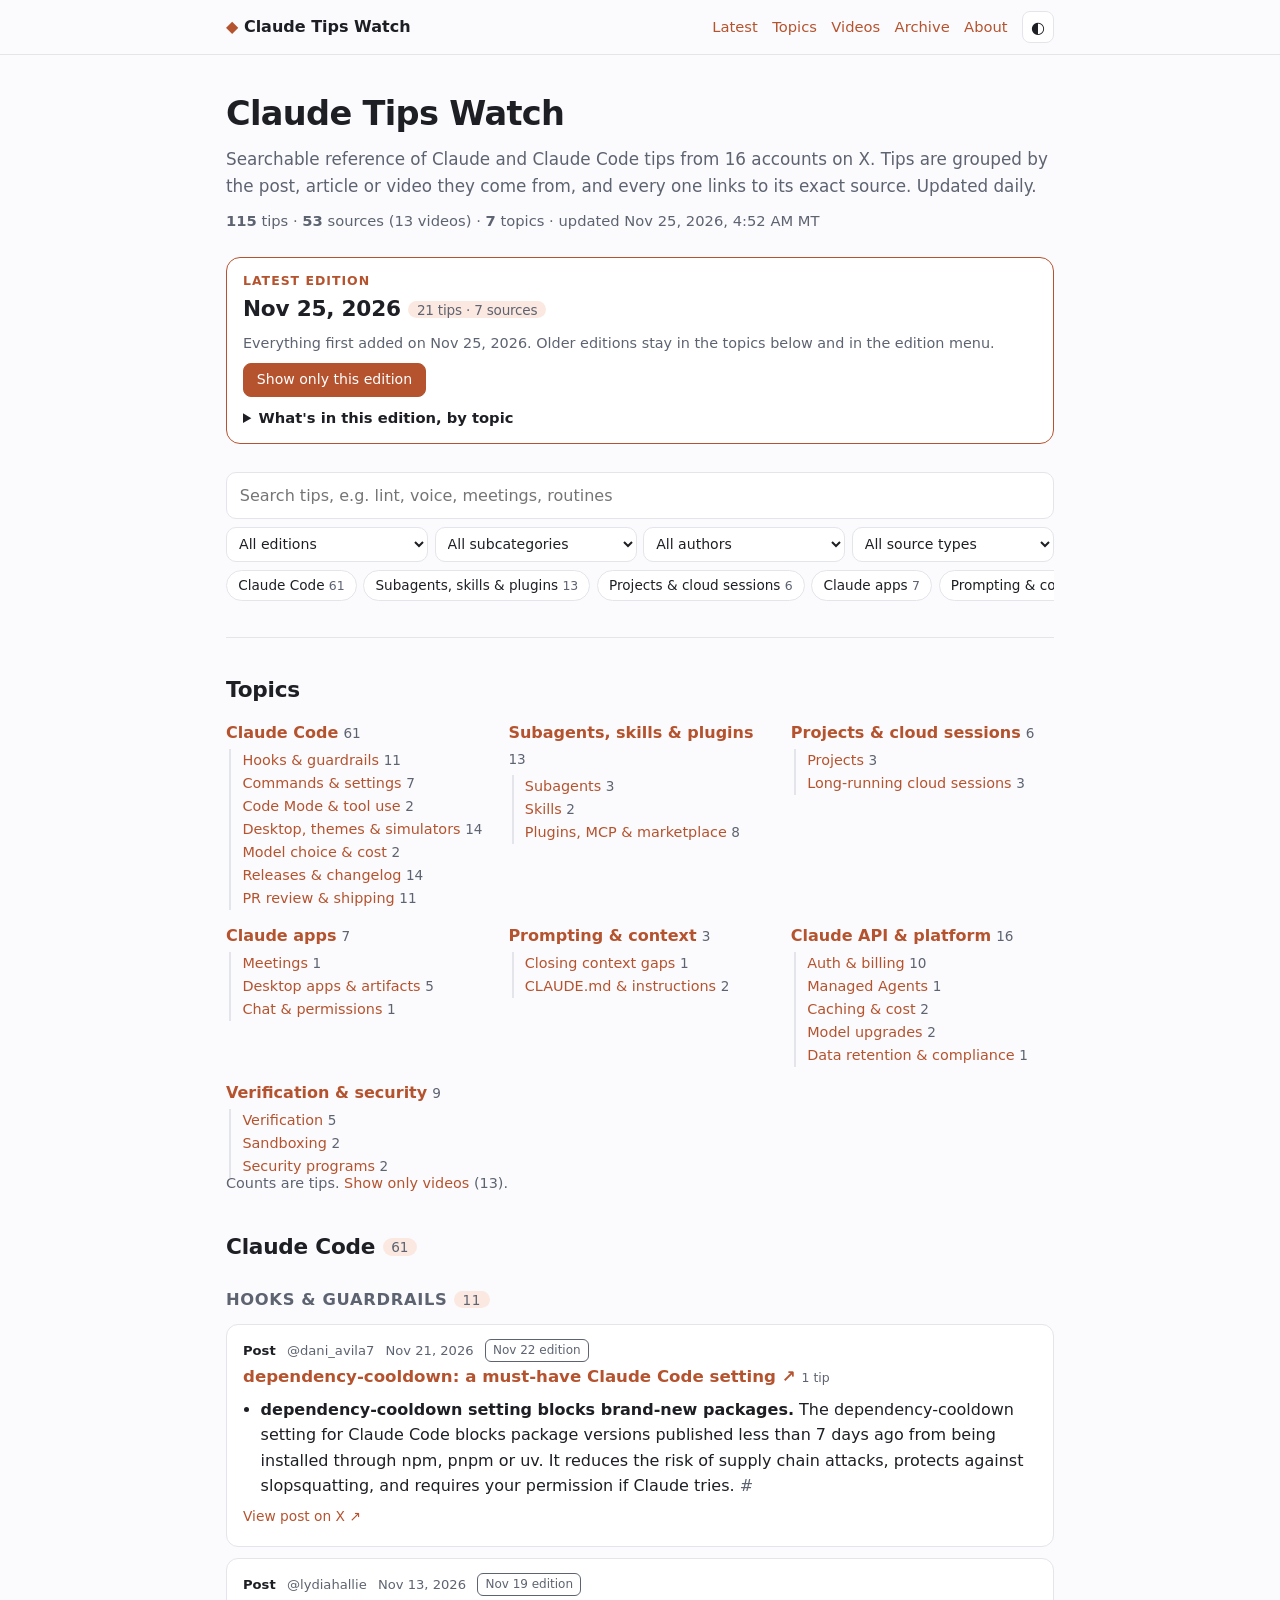
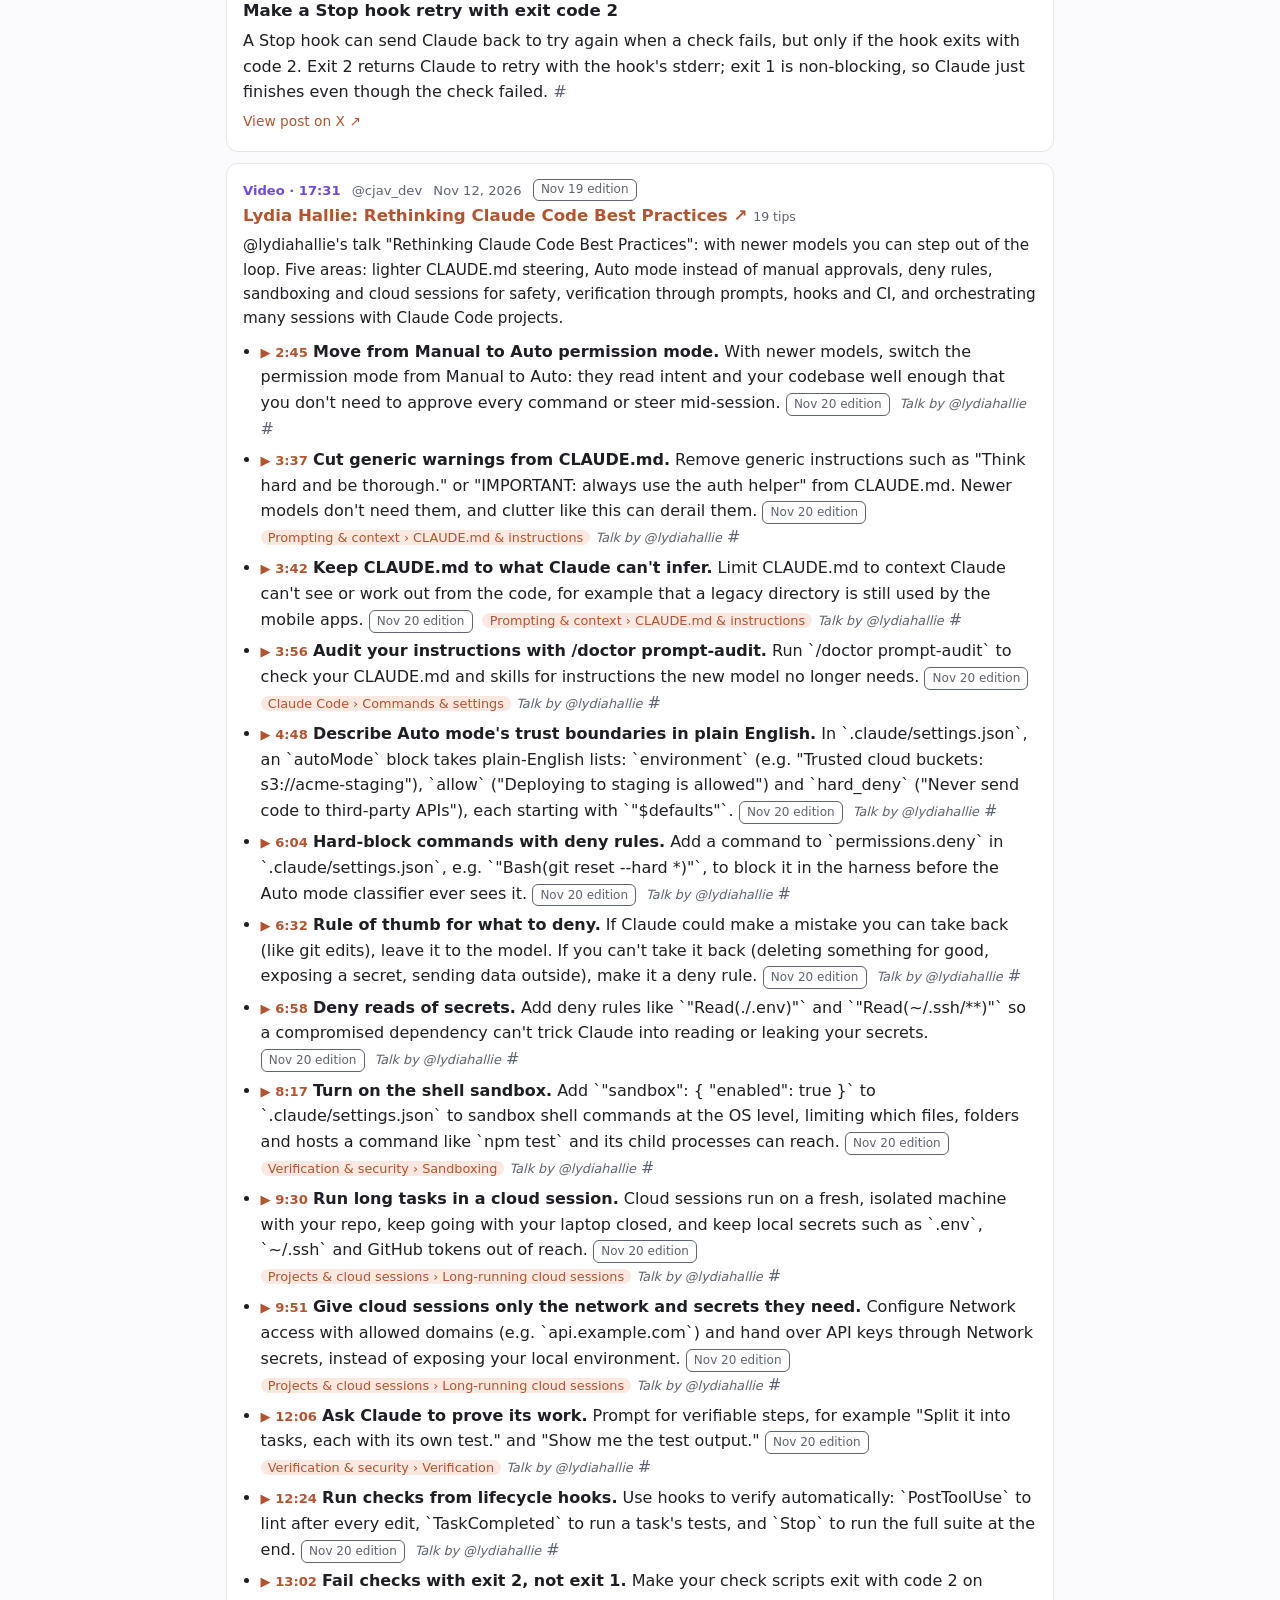
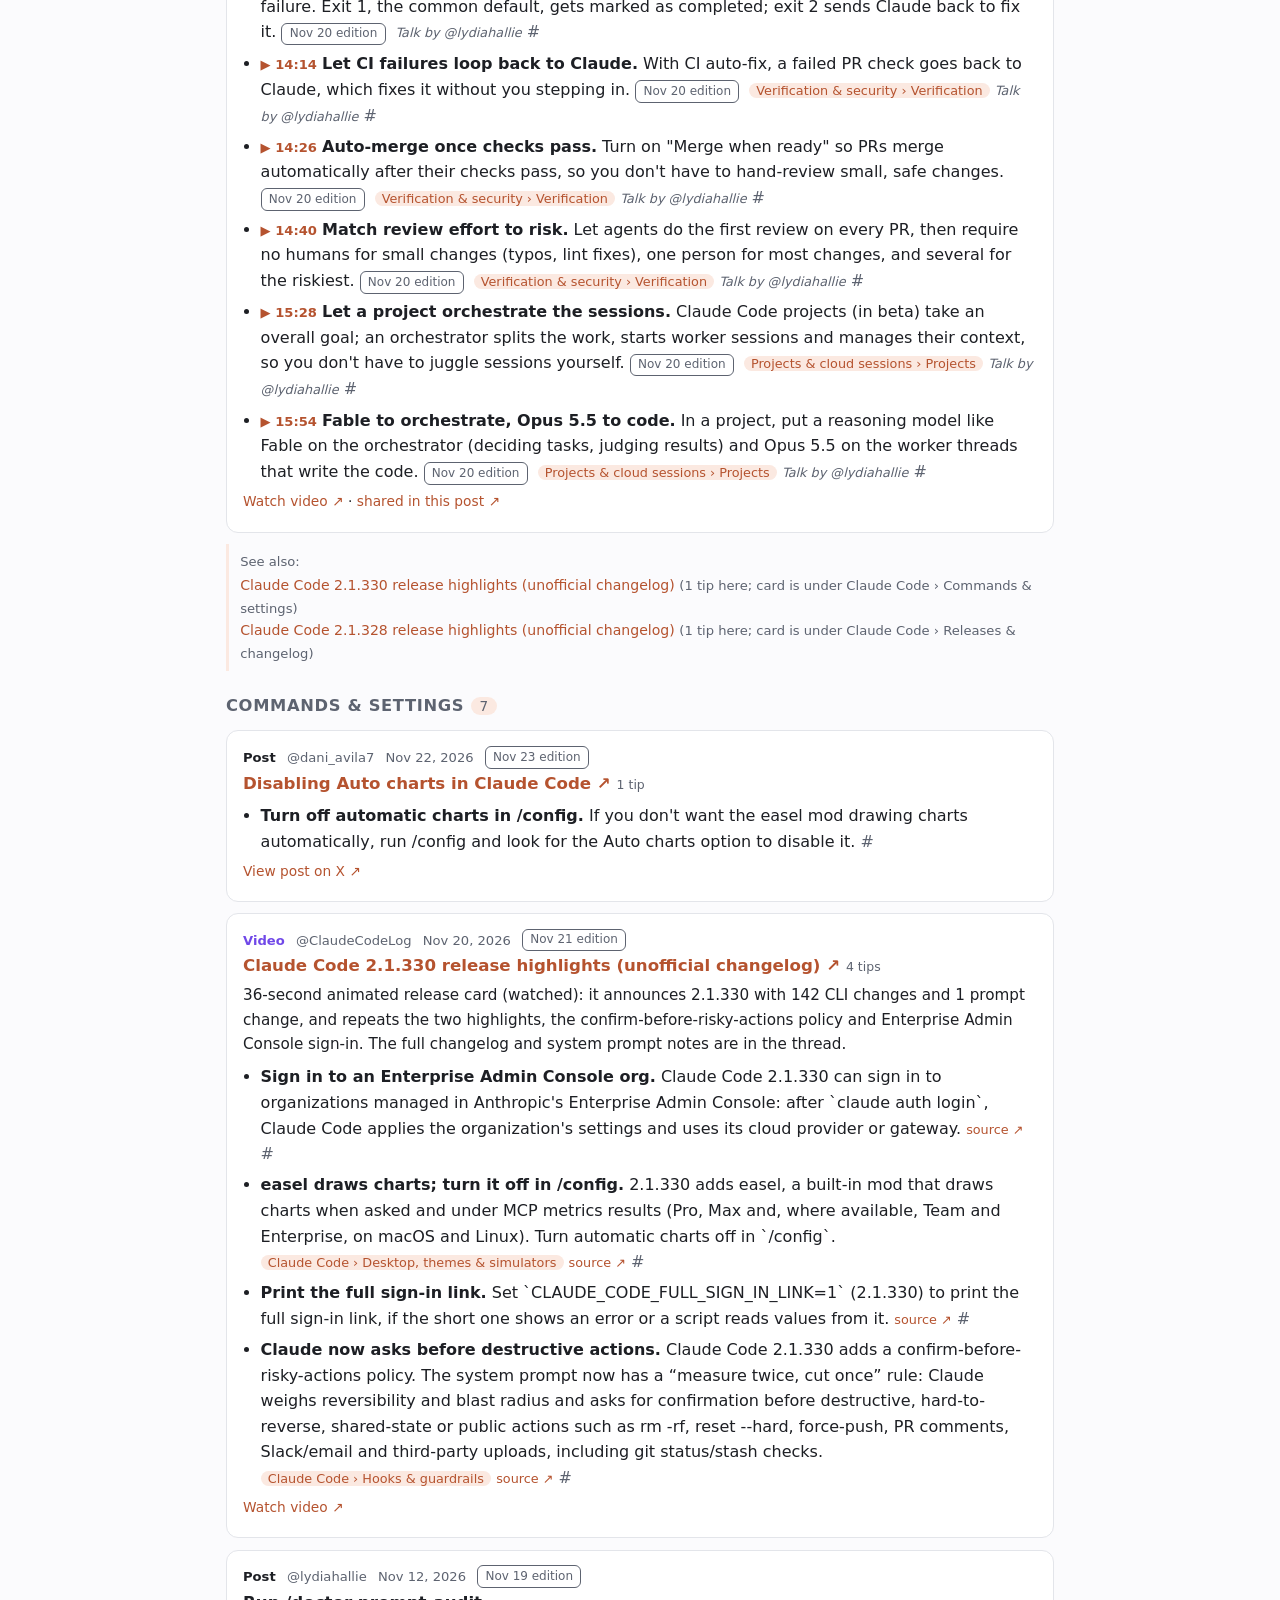
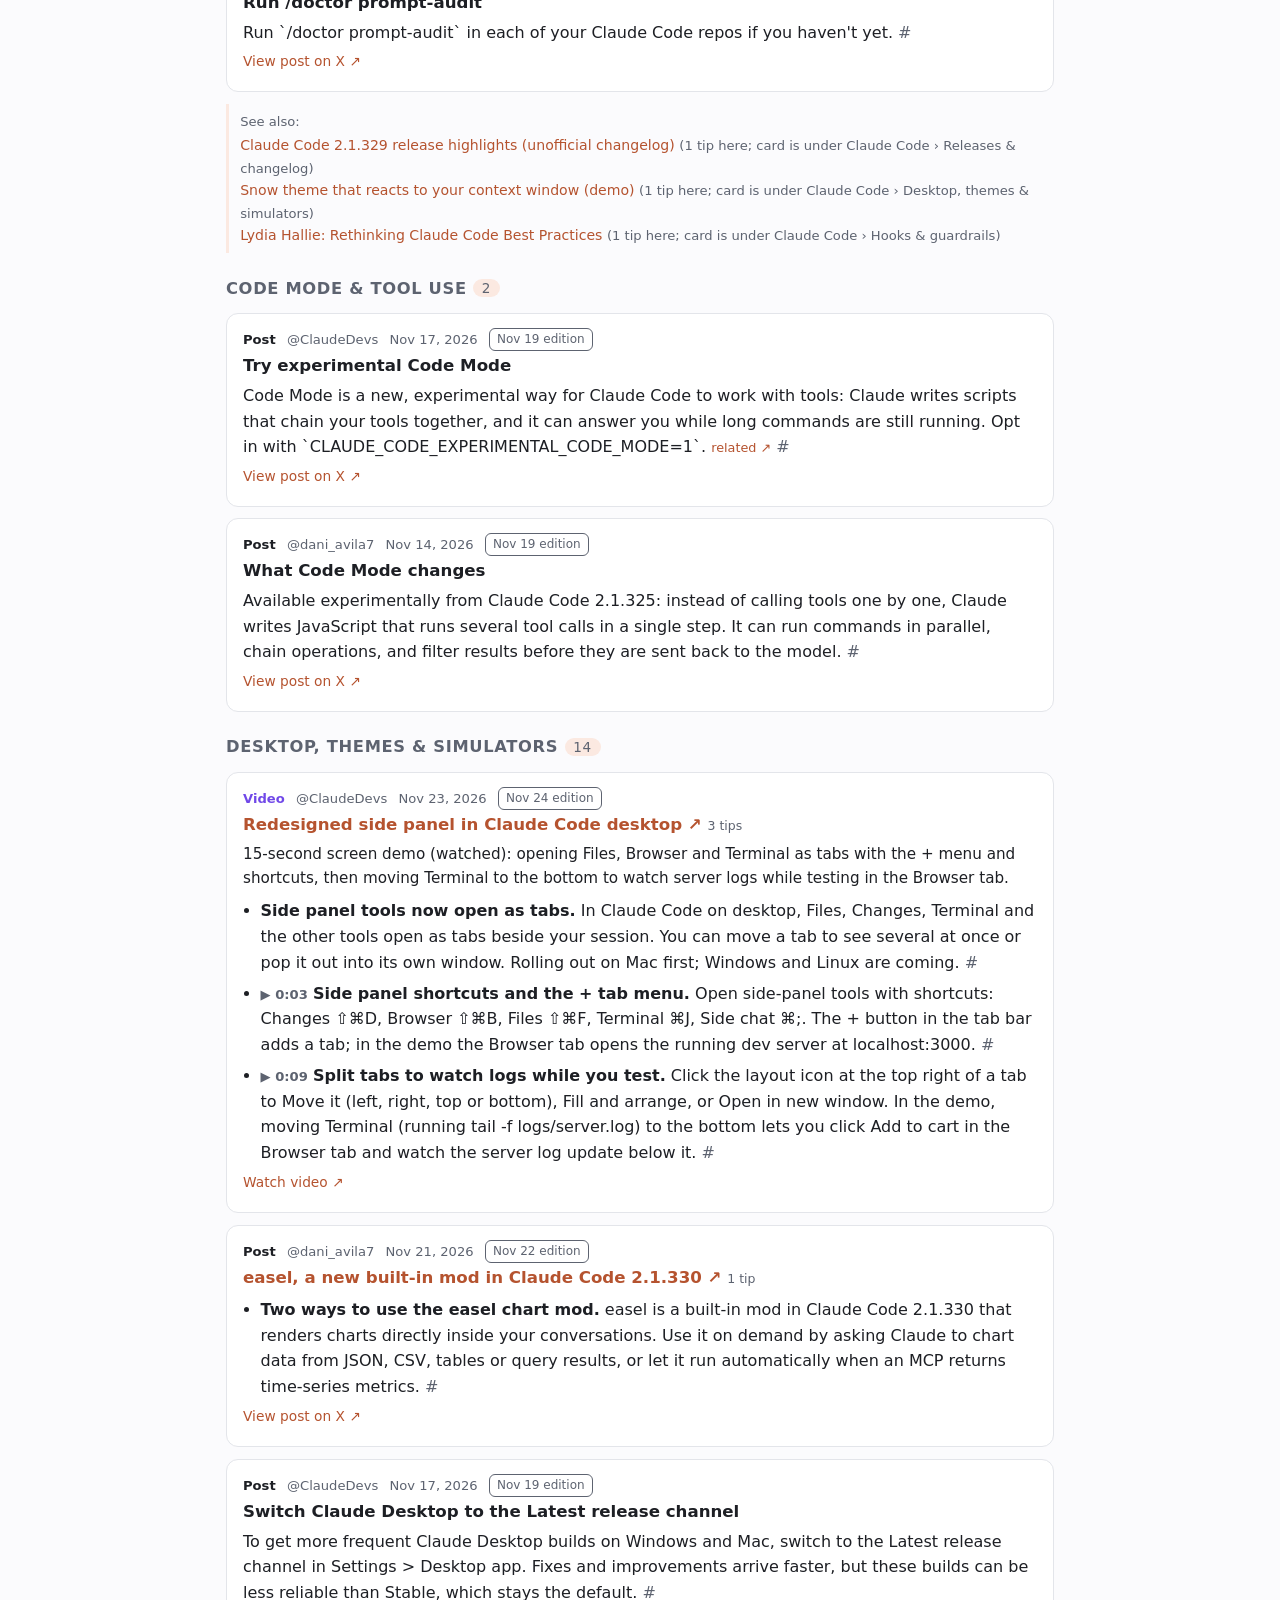
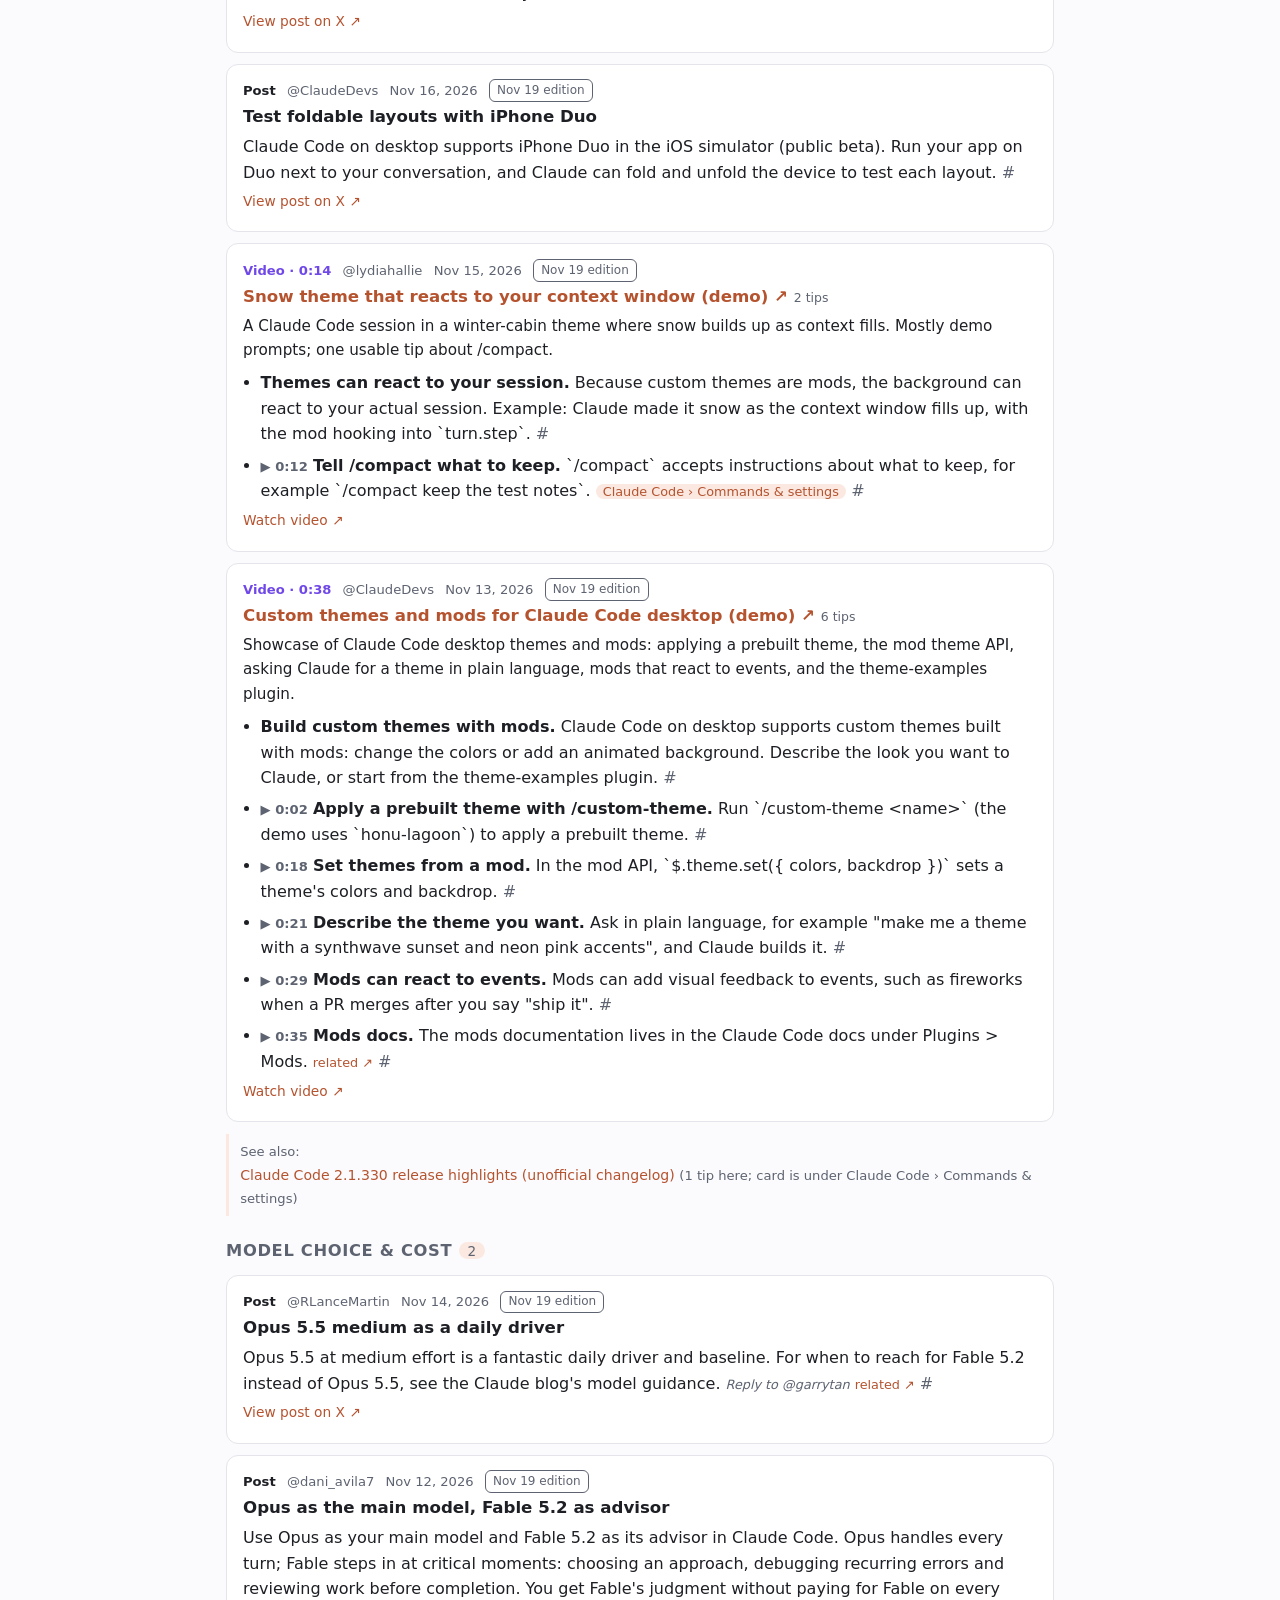
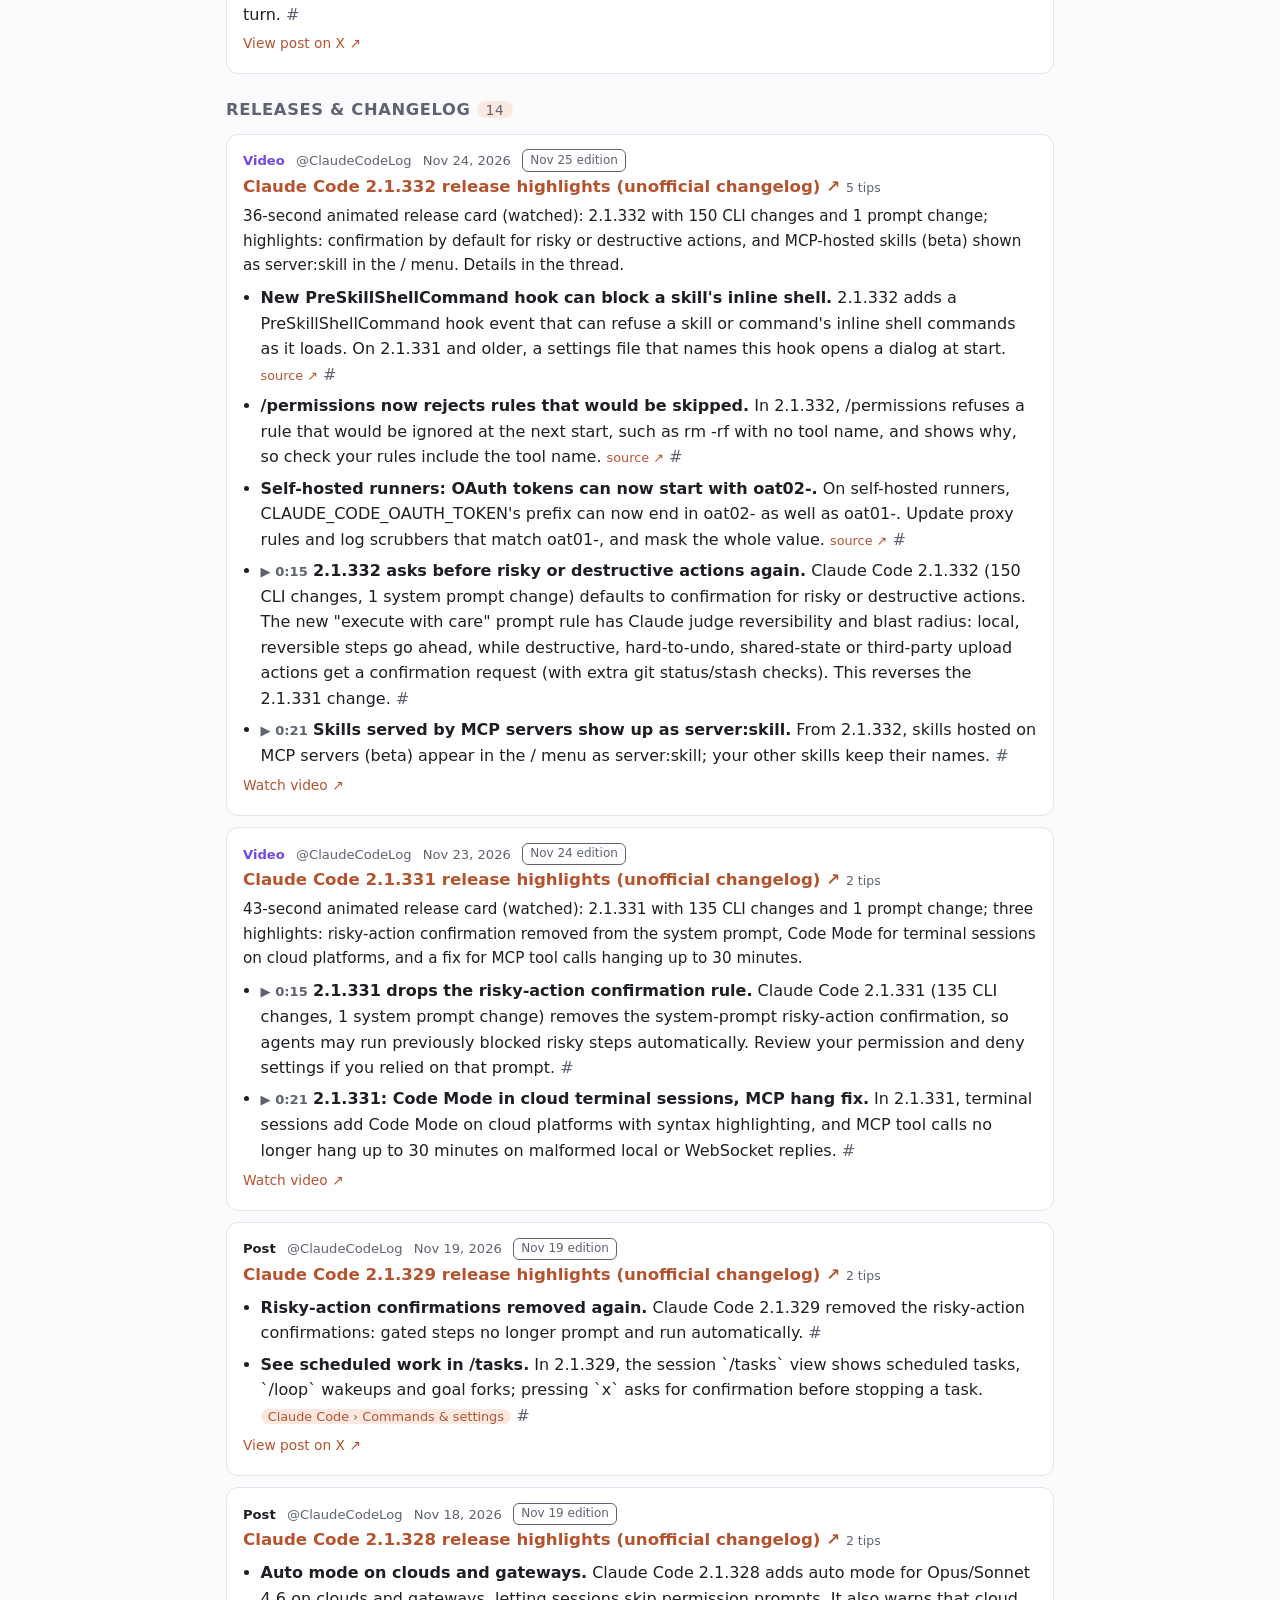
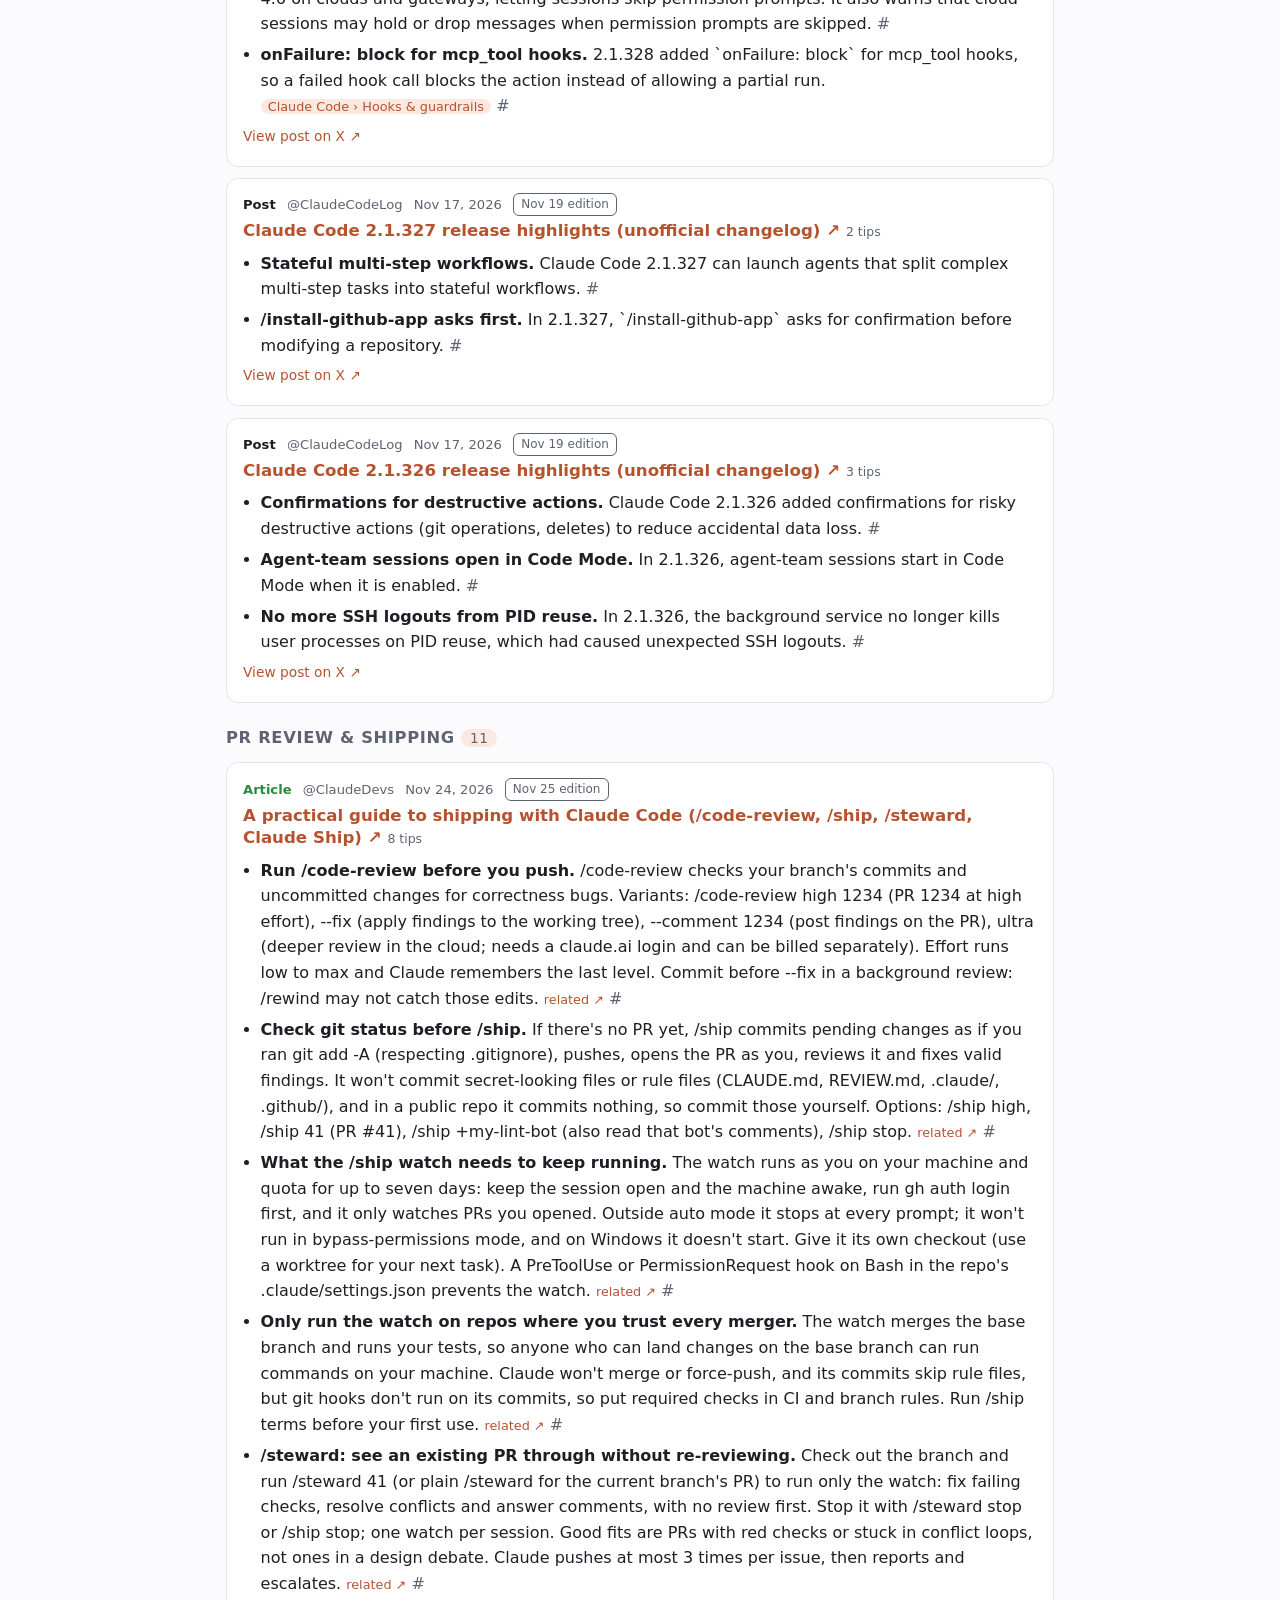
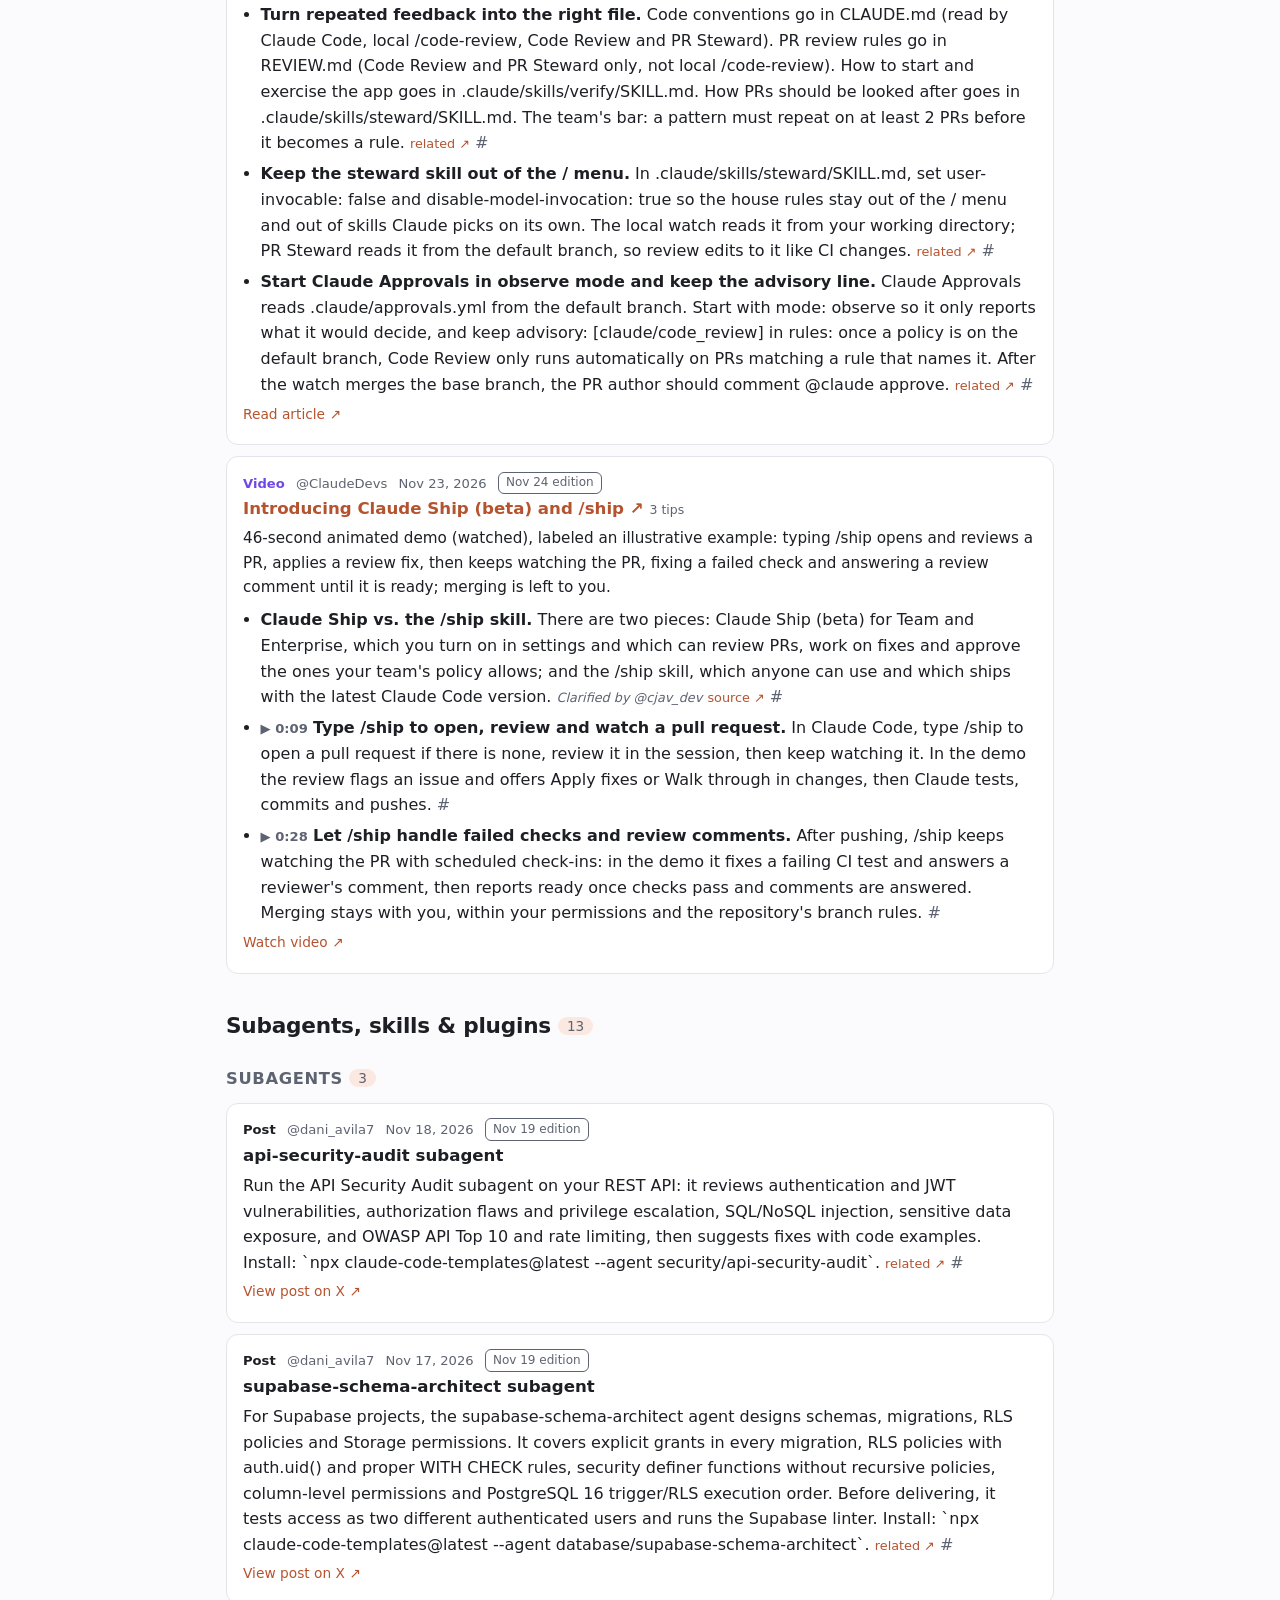
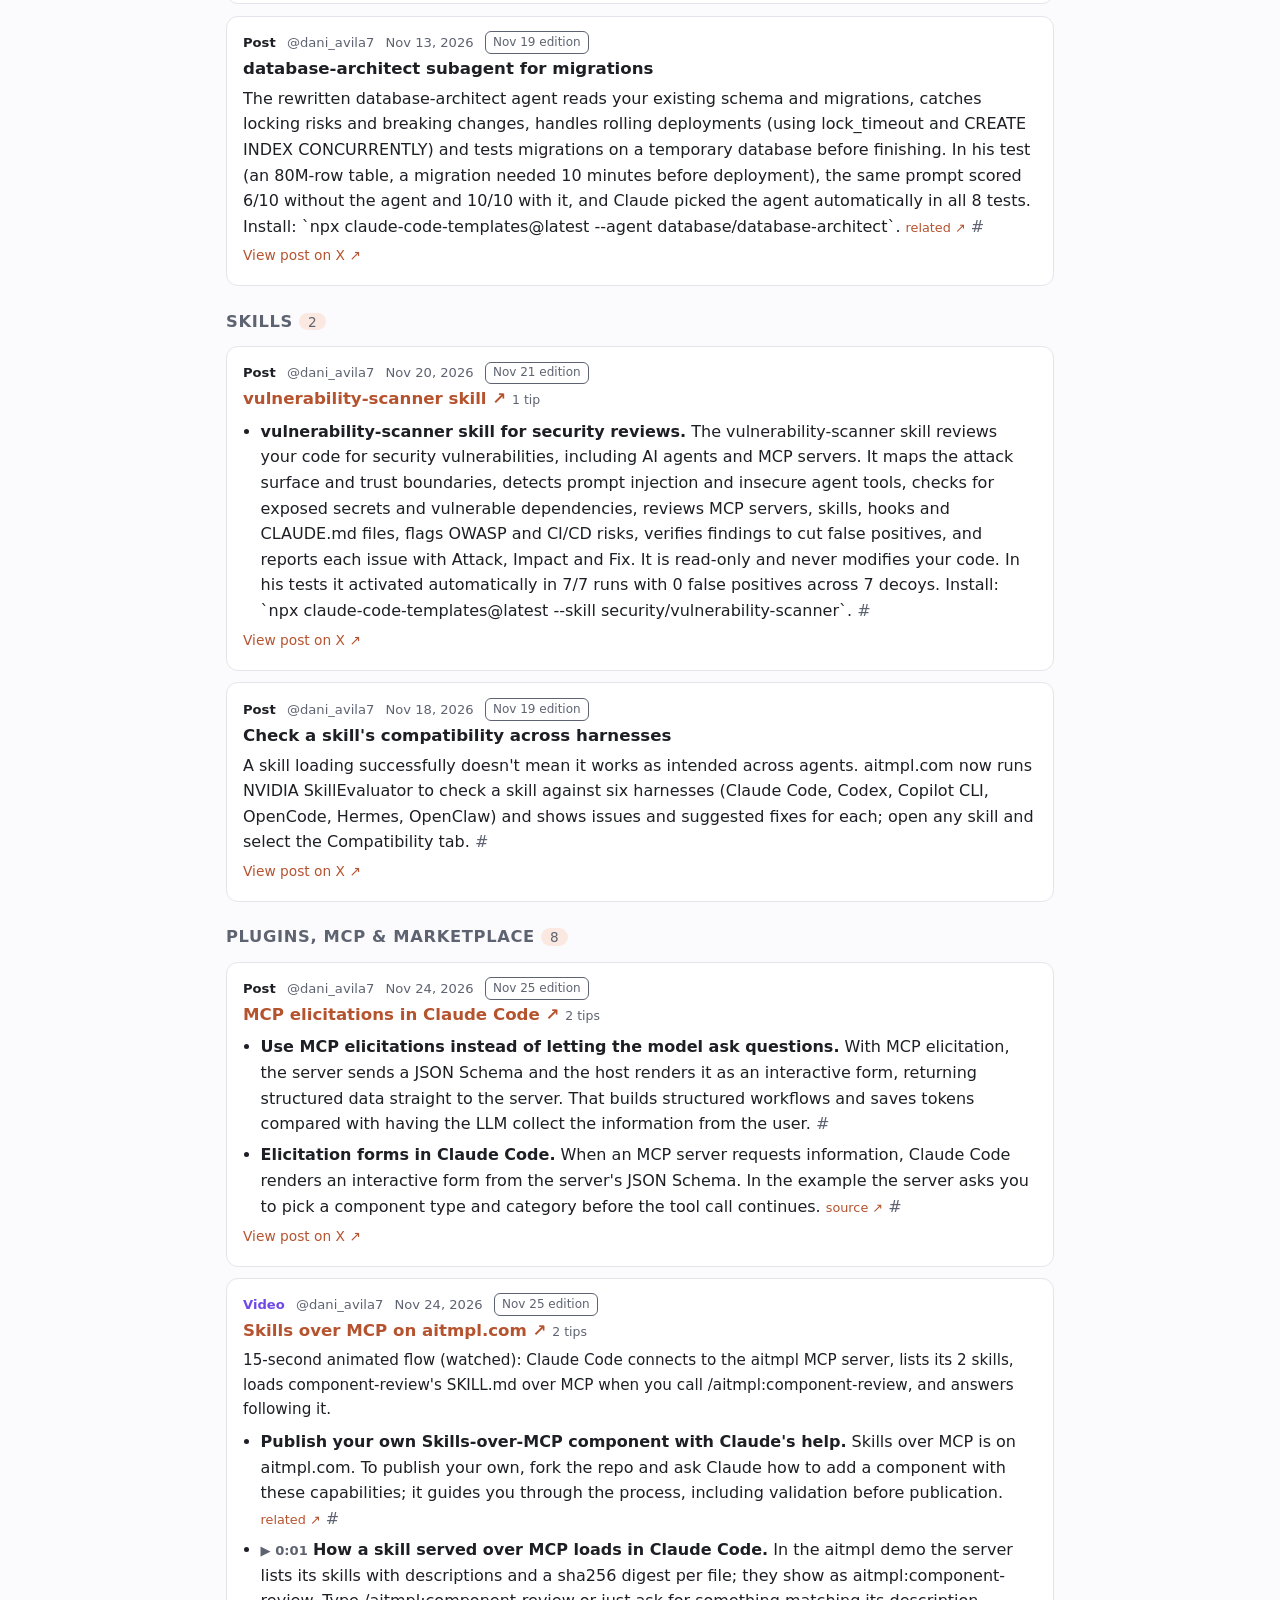
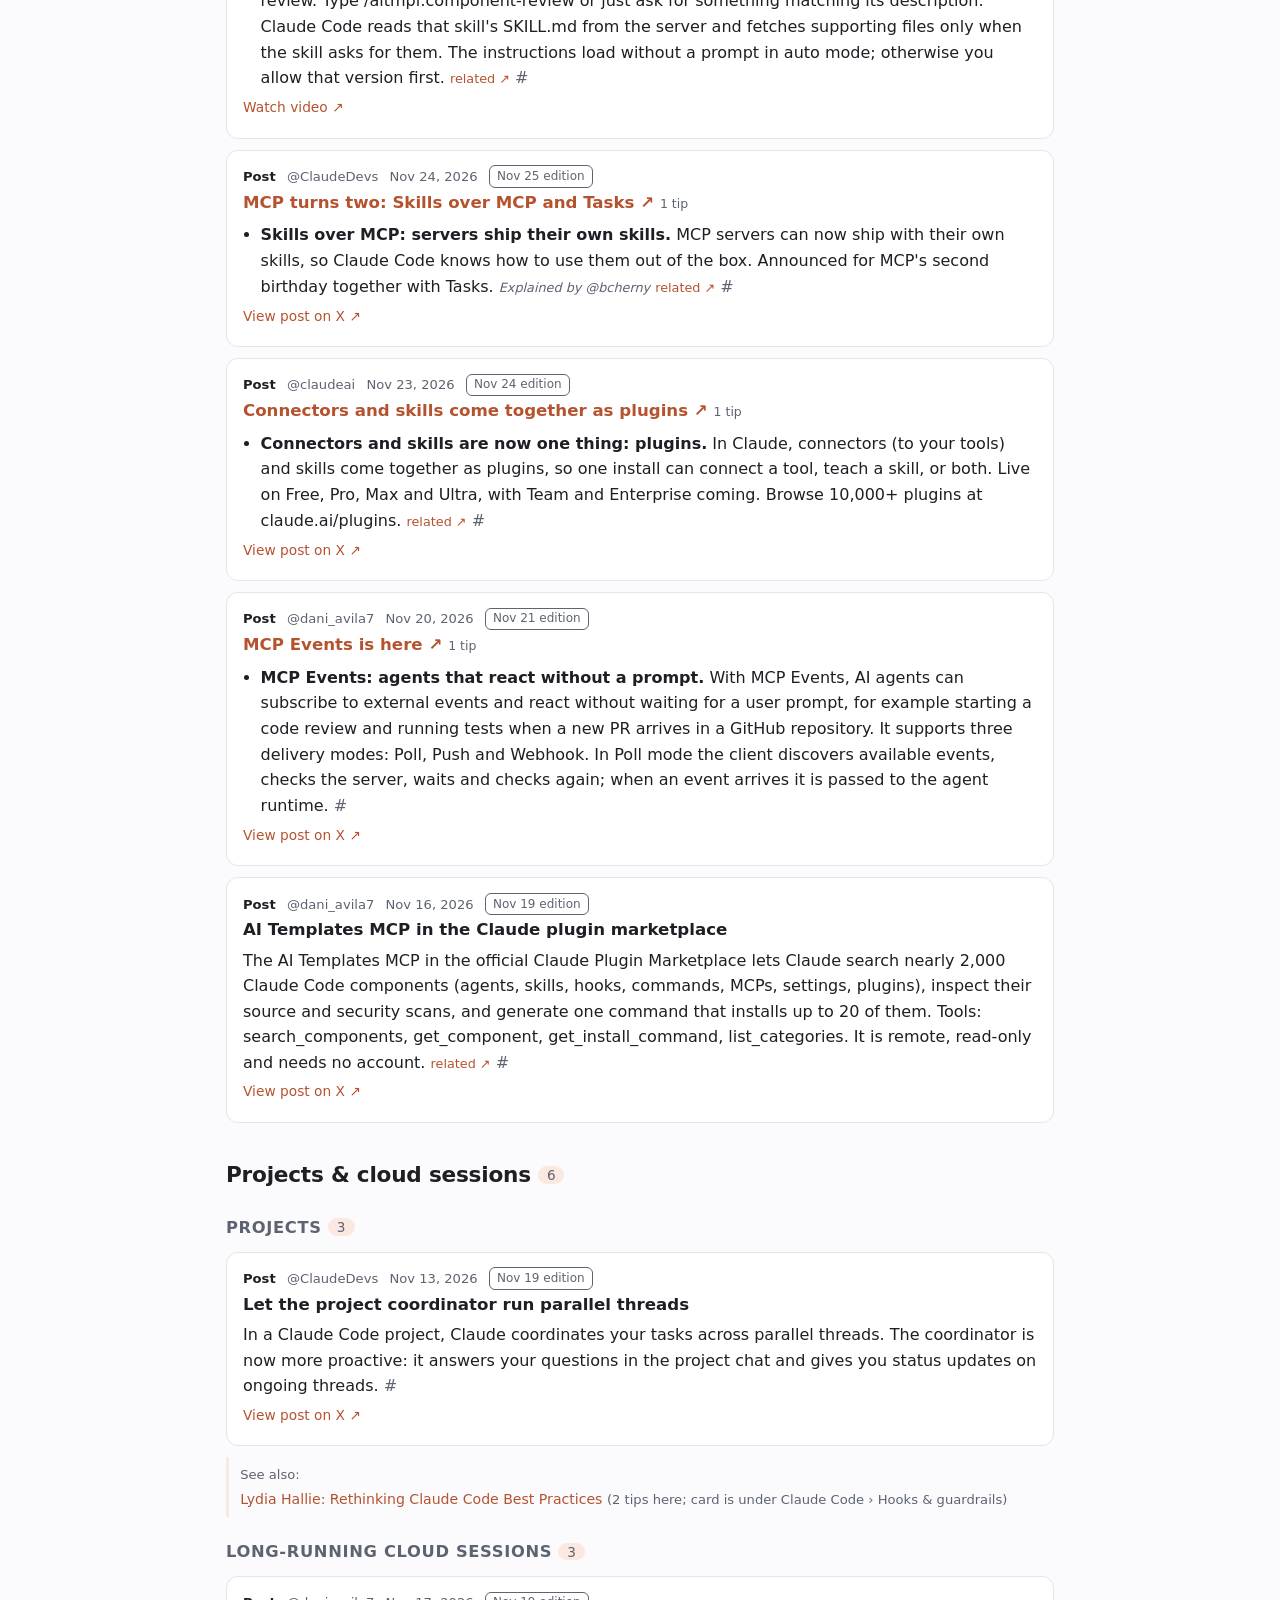
==== commit a6cffe1d: "Daily update 2026-11-25" ====
--- a/index.html
+++ b/index.html
@@ -4,7 +4,7 @@
 <meta charset="utf-8">
 <meta name="viewport" content="width=device-width, initial-scale=1">
 <title>Claude Tips Watch: Searchable reference of Claude and Claude Code tips from 16 accounts on X</title>
-<meta name="description" content="94 tips from 46 sources across 7 topics on Claude Code, skills and subagents, Projects, Claude apps and the Claude API, each linked to its source.">
+<meta name="description" content="115 tips from 53 sources across 7 topics on Claude Code, skills and subagents, Projects, Claude apps and the Claude API, each linked to its source.">
 <link rel="canonical" href="https://cfmayer.github.io/claude-tips-watch/">
 <meta name="color-scheme" content="light dark">
 <script>(function(){var d=document.documentElement,t=null;try{t=localStorage.getItem('theme')}catch(e){}if(t!=='light'&&t!=='dark'){t=window.matchMedia&&matchMedia('(prefers-color-scheme: dark)').matches?'dark':'light'}d.setAttribute('data-theme',t)})();</script>
@@ -13,7 +13,7 @@
 <link rel="stylesheet" href="assets/site.css?v=4c0a76cf">
 <meta property="og:site_name" content="Claude Tips Watch">
 <meta property="og:title" content="Claude Tips Watch: Searchable reference of Claude and Claude Code tips from 16 accounts on X">
-<meta property="og:description" content="94 tips from 46 sources across 7 topics on Claude Code, skills and subagents, Projects, Claude apps and the Claude API, each linked to its source.">
+<meta property="og:description" content="115 tips from 53 sources across 7 topics on Claude Code, skills and subagents, Projects, Claude apps and the Claude API, each linked to its source.">
 <meta property="og:type" content="website">
 <meta property="og:url" content="https://cfmayer.github.io/claude-tips-watch/">
 </head>
@@ -37,31 +37,31 @@
 <section class="hero">
   <h1>Claude Tips Watch</h1>
   <p class="lede">Searchable reference of Claude and Claude Code tips from 16 accounts on X. Tips are grouped by the post, article or video they come from, and every one links to its exact source. Updated daily.</p>
-  <p class="stats"><strong>94</strong> tips · <strong>46</strong> sources (9 videos) · <strong>7</strong> topics · updated Nov 24, 2026, 4:55 AM MT</p>
-</section>
-<section class="latest" id="latest" data-edition="2026-11-24">
+  <p class="stats"><strong>115</strong> tips · <strong>53</strong> sources (13 videos) · <strong>7</strong> topics · updated Nov 25, 2026, 4:52 AM MT</p>
+</section>
+<section class="latest" id="latest" data-edition="2026-11-25">
   <p class="kicker">Latest edition</p>
-  <h2>Nov 24, 2026 <span class="count">17 tips · 6 sources</span></h2>
-  <p class="hint">Everything first added on Nov 24, 2026. Older editions stay in the topics below and in the edition menu.</p>
-  <div class="latest-actions"><button type="button" class="btn" id="only-latest" data-edition="2026-11-24">Show only this edition</button></div>
-  <details class="edindex"><summary>What's in this edition, by topic</summary><div class="eitopic"><h3>Claude Code</h3><div class="eisub"><h4>Desktop, themes &amp; simulators</h4><ul><li><a href="#s-x-2124978802006851961">Redesigned side panel in Claude Code desktop</a> <span>3</span></li></ul></div><div class="eisub"><h4>Releases &amp; changelog</h4><ul><li><a href="#s-x-2124985109853929758">Claude Code 2.1.331 release highlights (unofficial changelog)</a> <span>2</span></li></ul></div><div class="eisub"><h4>PR review &amp; shipping</h4><ul><li><a href="#s-x-2124959436640858475">Introducing Claude Ship (beta) and /ship</a> <span>3</span></li></ul></div></div><div class="eitopic"><h3>Subagents, skills &amp; plugins</h3><div class="eisub"><h4>Plugins, MCP &amp; marketplace</h4><ul><li><a href="#s-x-2124970294523945328">Connectors and skills come together as plugins</a></li></ul></div></div><div class="eitopic"><h3>Claude API &amp; platform</h3><div class="eisub"><h4>Auth &amp; billing</h4><ul><li><a href="#s-x-2124967784291377195">Claude Platform OAuth: Step-by-step Setup Guide</a> <span>7</span></li></ul></div><div class="eisub"><h4>Data retention &amp; compliance</h4><ul><li><a href="#s-x-2124930253344948518">Zero data retention with Enterprise Frontier Safeguards (beta)</a></li></ul></div></div></details>
+  <h2>Nov 25, 2026 <span class="count">21 tips · 7 sources</span></h2>
+  <p class="hint">Everything first added on Nov 25, 2026. Older editions stay in the topics below and in the edition menu.</p>
+  <div class="latest-actions"><button type="button" class="btn" id="only-latest" data-edition="2026-11-25">Show only this edition</button></div>
+  <details class="edindex"><summary>What's in this edition, by topic</summary><div class="eitopic"><h3>Claude Code</h3><div class="eisub"><h4>Releases &amp; changelog</h4><ul><li><a href="#s-x-2125406441796206946">Claude Code 2.1.332 release highlights (unofficial changelog)</a> <span>5</span></li></ul></div><div class="eisub"><h4>PR review &amp; shipping</h4><ul><li><a href="#s-x-2125365668463993091">A practical guide to shipping with Claude Code (/code-review, /ship, /steward, Claude Ship)</a> <span>8</span></li></ul></div></div><div class="eitopic"><h3>Subagents, skills &amp; plugins</h3><div class="eisub"><h4>Plugins, MCP &amp; marketplace</h4><ul><li><a href="#s-x-2125368426596065592">MCP elicitations in Claude Code</a> <span>2</span></li><li><a href="#s-x-2125346778585158026">Skills over MCP on aitmpl.com</a> <span>2</span></li><li><a href="#s-x-2125289794871963935">MCP turns two: Skills over MCP and Tasks</a></li></ul></div></div><div class="eitopic"><h3>Claude apps</h3><div class="eisub"><h4>Desktop apps &amp; artifacts</h4><ul><li><a href="#s-x-2125315491522650299">Install Claude artifacts as desktop apps (beta)</a> <span>2</span></li><li><a href="#s-x-2125341947179290938">Build a desktop pet as an artifact app</a></li></ul></div></div></details>
 </section>
 <div class="controls" role="search">
   <label class="sr" for="q">Search tips</label>
   <input id="q" type="search" placeholder="Search tips, e.g. lint, voice, meetings, routines" autocomplete="off">
   <div class="selects">
-    <label class="sr" for="edition">Edition</label><select id="edition"><option value="">All editions</option><option value="2026-11-24">Nov 24, 2026 (latest) · 17 tips</option><option value="2026-11-23">Nov 23, 2026 · 1 tips</option><option value="2026-11-22">Nov 22, 2026 · 2 tips</option><option value="2026-11-21">Nov 21, 2026 · 6 tips</option><option value="2026-11-20">Nov 20, 2026 · 19 tips</option><option value="2026-11-19">Nov 19, 2026 · 49 tips</option></select>
-    <label class="sr" for="subcat">Subcategory</label><select id="subcat"><option value="">All subcategories</option><optgroup label="Claude Code"><option value="Claude Code|Hooks &amp; guardrails">Hooks &amp; guardrails (11)</option><option value="Claude Code|Commands &amp; settings">Commands &amp; settings (7)</option><option value="Claude Code|Code Mode &amp; tool use">Code Mode &amp; tool use (2)</option><option value="Claude Code|Desktop, themes &amp; simulators">Desktop, themes &amp; simulators (14)</option><option value="Claude Code|Model choice &amp; cost">Model choice &amp; cost (2)</option><option value="Claude Code|Releases &amp; changelog">Releases &amp; changelog (9)</option><option value="Claude Code|PR review &amp; shipping">PR review &amp; shipping (3)</option></optgroup><optgroup label="Subagents, skills &amp; plugins"><option value="Subagents, skills &amp; plugins|Subagents">Subagents (3)</option><option value="Subagents, skills &amp; plugins|Skills">Skills (2)</option><option value="Subagents, skills &amp; plugins|Plugins, MCP &amp; marketplace">Plugins, MCP &amp; marketplace (3)</option></optgroup><optgroup label="Projects &amp; cloud sessions"><option value="Projects &amp; cloud sessions|Projects">Projects (3)</option><option value="Projects &amp; cloud sessions|Long-running cloud sessions">Long-running cloud sessions (3)</option></optgroup><optgroup label="Claude apps"><option value="Claude apps|Meetings">Meetings (1)</option><option value="Claude apps|Desktop apps &amp; artifacts">Desktop apps &amp; artifacts (2)</option><option value="Claude apps|Chat &amp; permissions">Chat &amp; permissions (1)</option></optgroup><optgroup label="Prompting &amp; context"><option value="Prompting &amp; context|Closing context gaps">Closing context gaps (1)</option><option value="Prompting &amp; context|CLAUDE.md &amp; instructions">CLAUDE.md &amp; instructions (2)</option></optgroup><optgroup label="Claude API &amp; platform"><option value="Claude API &amp; platform|Auth &amp; billing">Auth &amp; billing (10)</option><option value="Claude API &amp; platform|Managed Agents">Managed Agents (1)</option><option value="Claude API &amp; platform|Caching &amp; cost">Caching &amp; cost (2)</option><option value="Claude API &amp; platform|Model upgrades">Model upgrades (2)</option><option value="Claude API &amp; platform|Data retention &amp; compliance">Data retention &amp; compliance (1)</option></optgroup><optgroup label="Verification &amp; security"><option value="Verification &amp; security|Verification">Verification (5)</option><option value="Verification &amp; security|Sandboxing">Sandboxing (2)</option><option value="Verification &amp; security|Security programs">Security programs (2)</option></optgroup></select>
+    <label class="sr" for="edition">Edition</label><select id="edition"><option value="">All editions</option><option value="2026-11-25">Nov 25, 2026 (latest) · 21 tips</option><option value="2026-11-24">Nov 24, 2026 · 17 tips</option><option value="2026-11-23">Nov 23, 2026 · 1 tips</option><option value="2026-11-22">Nov 22, 2026 · 2 tips</option><option value="2026-11-21">Nov 21, 2026 · 6 tips</option><option value="2026-11-20">Nov 20, 2026 · 19 tips</option><option value="2026-11-19">Nov 19, 2026 · 49 tips</option></select>
+    <label class="sr" for="subcat">Subcategory</label><select id="subcat"><option value="">All subcategories</option><optgroup label="Claude Code"><option value="Claude Code|Hooks &amp; guardrails">Hooks &amp; guardrails (11)</option><option value="Claude Code|Commands &amp; settings">Commands &amp; settings (7)</option><option value="Claude Code|Code Mode &amp; tool use">Code Mode &amp; tool use (2)</option><option value="Claude Code|Desktop, themes &amp; simulators">Desktop, themes &amp; simulators (14)</option><option value="Claude Code|Model choice &amp; cost">Model choice &amp; cost (2)</option><option value="Claude Code|Releases &amp; changelog">Releases &amp; changelog (14)</option><option value="Claude Code|PR review &amp; shipping">PR review &amp; shipping (11)</option></optgroup><optgroup label="Subagents, skills &amp; plugins"><option value="Subagents, skills &amp; plugins|Subagents">Subagents (3)</option><option value="Subagents, skills &amp; plugins|Skills">Skills (2)</option><option value="Subagents, skills &amp; plugins|Plugins, MCP &amp; marketplace">Plugins, MCP &amp; marketplace (8)</option></optgroup><optgroup label="Projects &amp; cloud sessions"><option value="Projects &amp; cloud sessions|Projects">Projects (3)</option><option value="Projects &amp; cloud sessions|Long-running cloud sessions">Long-running cloud sessions (3)</option></optgroup><optgroup label="Claude apps"><option value="Claude apps|Meetings">Meetings (1)</option><option value="Claude apps|Desktop apps &amp; artifacts">Desktop apps &amp; artifacts (5)</option><option value="Claude apps|Chat &amp; permissions">Chat &amp; permissions (1)</option></optgroup><optgroup label="Prompting &amp; context"><option value="Prompting &amp; context|Closing context gaps">Closing context gaps (1)</option><option value="Prompting &amp; context|CLAUDE.md &amp; instructions">CLAUDE.md &amp; instructions (2)</option></optgroup><optgroup label="Claude API &amp; platform"><option value="Claude API &amp; platform|Auth &amp; billing">Auth &amp; billing (10)</option><option value="Claude API &amp; platform|Managed Agents">Managed Agents (1)</option><option value="Claude API &amp; platform|Caching &amp; cost">Caching &amp; cost (2)</option><option value="Claude API &amp; platform|Model upgrades">Model upgrades (2)</option><option value="Claude API &amp; platform|Data retention &amp; compliance">Data retention &amp; compliance (1)</option></optgroup><optgroup label="Verification &amp; security"><option value="Verification &amp; security|Verification">Verification (5)</option><option value="Verification &amp; security|Sandboxing">Sandboxing (2)</option><option value="Verification &amp; security|Security programs">Security programs (2)</option></optgroup></select>
     <label class="sr" for="author">Author</label><select id="author"><option value="">All authors</option><option value="alexalbert__">@alexalbert__</option><option value="cjav_dev">@cjav_dev</option><option value="claudeai">@claudeai</option><option value="ClaudeCodeLog">@ClaudeCodeLog</option><option value="ClaudeDevs">@ClaudeDevs</option><option value="dani_avila7">@dani_avila7</option><option value="felixrieseberg">@felixrieseberg</option><option value="lydiahallie">@lydiahallie</option><option value="RLanceMartin">@RLanceMartin</option><option value="simonw">@simonw</option></select>
-    <label class="sr" for="type">Source type</label><select id="type"><option value="">All source types</option><option value="post">Posts (35)</option><option value="article">Articles (1)</option><option value="video">Videos (9)</option><option value="thread">Threads (1)</option></select>
+    <label class="sr" for="type">Source type</label><select id="type"><option value="">All source types</option><option value="post">Posts (37)</option><option value="article">Articles (2)</option><option value="video">Videos (13)</option><option value="thread">Threads (1)</option></select>
   </div>
-  <div class="chips" aria-label="Filter by topic"><button type="button" class="chip" data-topic="Claude Code" aria-pressed="false">Claude Code <span>48</span></button><button type="button" class="chip" data-topic="Subagents, skills &amp; plugins" aria-pressed="false">Subagents, skills &amp; plugins <span>8</span></button><button type="button" class="chip" data-topic="Projects &amp; cloud sessions" aria-pressed="false">Projects &amp; cloud sessions <span>6</span></button><button type="button" class="chip" data-topic="Claude apps" aria-pressed="false">Claude apps <span>4</span></button><button type="button" class="chip" data-topic="Prompting &amp; context" aria-pressed="false">Prompting &amp; context <span>3</span></button><button type="button" class="chip" data-topic="Claude API &amp; platform" aria-pressed="false">Claude API &amp; platform <span>16</span></button><button type="button" class="chip" data-topic="Verification &amp; security" aria-pressed="false">Verification &amp; security <span>9</span></button></div>
+  <div class="chips" aria-label="Filter by topic"><button type="button" class="chip" data-topic="Claude Code" aria-pressed="false">Claude Code <span>61</span></button><button type="button" class="chip" data-topic="Subagents, skills &amp; plugins" aria-pressed="false">Subagents, skills &amp; plugins <span>13</span></button><button type="button" class="chip" data-topic="Projects &amp; cloud sessions" aria-pressed="false">Projects &amp; cloud sessions <span>6</span></button><button type="button" class="chip" data-topic="Claude apps" aria-pressed="false">Claude apps <span>7</span></button><button type="button" class="chip" data-topic="Prompting &amp; context" aria-pressed="false">Prompting &amp; context <span>3</span></button><button type="button" class="chip" data-topic="Claude API &amp; platform" aria-pressed="false">Claude API &amp; platform <span>16</span></button><button type="button" class="chip" data-topic="Verification &amp; security" aria-pressed="false">Verification &amp; security <span>9</span></button></div>
   <p id="status" class="status" aria-live="polite"></p>
 </div>
-<nav class="toc" id="topics" aria-label="Topics"><h2>Topics</h2><ul class="tocl"><li><a class="tt" href="#t-claude-code">Claude Code</a> <span>48</span><ul><li><a href="#sc-claude-code-hooks-guardrails">Hooks &amp; guardrails</a> <span>11</span></li><li><a href="#sc-claude-code-commands-settings">Commands &amp; settings</a> <span>7</span></li><li><a href="#sc-claude-code-code-mode-tool-use">Code Mode &amp; tool use</a> <span>2</span></li><li><a href="#sc-claude-code-desktop-themes-simulators">Desktop, themes &amp; simulators</a> <span>14</span></li><li><a href="#sc-claude-code-model-choice-cost">Model choice &amp; cost</a> <span>2</span></li><li><a href="#sc-claude-code-releases-changelog">Releases &amp; changelog</a> <span>9</span></li><li><a href="#sc-claude-code-pr-review-shipping">PR review &amp; shipping</a> <span>3</span></li></ul></li><li><a class="tt" href="#t-subagents-skills-plugins">Subagents, skills &amp; plugins</a> <span>8</span><ul><li><a href="#sc-subagents-skills-plugins-subagents">Subagents</a> <span>3</span></li><li><a href="#sc-subagents-skills-plugins-skills">Skills</a> <span>2</span></li><li><a href="#sc-subagents-skills-plugins-plugins-mcp-marketplace">Plugins, MCP &amp; marketplace</a> <span>3</span></li></ul></li><li><a class="tt" href="#t-projects-cloud-sessions">Projects &amp; cloud sessions</a> <span>6</span><ul><li><a href="#sc-projects-cloud-sessions-projects">Projects</a> <span>3</span></li><li><a href="#sc-projects-cloud-sessions-long-running-cloud-sessions">Long-running cloud sessions</a> <span>3</span></li></ul></li><li><a class="tt" href="#t-claude-apps">Claude apps</a> <span>4</span><ul><li><a href="#sc-claude-apps-meetings">Meetings</a> <span>1</span></li><li><a href="#sc-claude-apps-desktop-apps-artifacts">Desktop apps &amp; artifacts</a> <span>2</span></li><li><a href="#sc-claude-apps-chat-permissions">Chat &amp; permissions</a> <span>1</span></li></ul></li><li><a class="tt" href="#t-prompting-context">Prompting &amp; context</a> <span>3</span><ul><li><a href="#sc-prompting-context-closing-context-gaps">Closing context gaps</a> <span>1</span></li><li><a href="#sc-prompting-context-claude-md-instructions">CLAUDE.md &amp; instructions</a> <span>2</span></li></ul></li><li><a class="tt" href="#t-claude-api-platform">Claude API &amp; platform</a> <span>16</span><ul><li><a href="#sc-claude-api-platform-auth-billing">Auth &amp; billing</a> <span>10</span></li><li><a href="#sc-claude-api-platform-managed-agents">Managed Agents</a> <span>1</span></li><li><a href="#sc-claude-api-platform-caching-cost">Caching &amp; cost</a> <span>2</span></li><li><a href="#sc-claude-api-platform-model-upgrades">Model upgrades</a> <span>2</span></li><li><a href="#sc-claude-api-platform-data-retention-compliance">Data retention &amp; compliance</a> <span>1</span></li></ul></li><li><a class="tt" href="#t-verification-security">Verification &amp; security</a> <span>9</span><ul><li><a href="#sc-verification-security-verification">Verification</a> <span>5</span></li><li><a href="#sc-verification-security-sandboxing">Sandboxing</a> <span>2</span></li><li><a href="#sc-verification-security-security-programs">Security programs</a> <span>2</span></li></ul></li></ul>
-<p class="hint">Counts are tips. <a href="?type=video#topics">Show only videos</a> (9).</p></nav>
+<nav class="toc" id="topics" aria-label="Topics"><h2>Topics</h2><ul class="tocl"><li><a class="tt" href="#t-claude-code">Claude Code</a> <span>61</span><ul><li><a href="#sc-claude-code-hooks-guardrails">Hooks &amp; guardrails</a> <span>11</span></li><li><a href="#sc-claude-code-commands-settings">Commands &amp; settings</a> <span>7</span></li><li><a href="#sc-claude-code-code-mode-tool-use">Code Mode &amp; tool use</a> <span>2</span></li><li><a href="#sc-claude-code-desktop-themes-simulators">Desktop, themes &amp; simulators</a> <span>14</span></li><li><a href="#sc-claude-code-model-choice-cost">Model choice &amp; cost</a> <span>2</span></li><li><a href="#sc-claude-code-releases-changelog">Releases &amp; changelog</a> <span>14</span></li><li><a href="#sc-claude-code-pr-review-shipping">PR review &amp; shipping</a> <span>11</span></li></ul></li><li><a class="tt" href="#t-subagents-skills-plugins">Subagents, skills &amp; plugins</a> <span>13</span><ul><li><a href="#sc-subagents-skills-plugins-subagents">Subagents</a> <span>3</span></li><li><a href="#sc-subagents-skills-plugins-skills">Skills</a> <span>2</span></li><li><a href="#sc-subagents-skills-plugins-plugins-mcp-marketplace">Plugins, MCP &amp; marketplace</a> <span>8</span></li></ul></li><li><a class="tt" href="#t-projects-cloud-sessions">Projects &amp; cloud sessions</a> <span>6</span><ul><li><a href="#sc-projects-cloud-sessions-projects">Projects</a> <span>3</span></li><li><a href="#sc-projects-cloud-sessions-long-running-cloud-sessions">Long-running cloud sessions</a> <span>3</span></li></ul></li><li><a class="tt" href="#t-claude-apps">Claude apps</a> <span>7</span><ul><li><a href="#sc-claude-apps-meetings">Meetings</a> <span>1</span></li><li><a href="#sc-claude-apps-desktop-apps-artifacts">Desktop apps &amp; artifacts</a> <span>5</span></li><li><a href="#sc-claude-apps-chat-permissions">Chat &amp; permissions</a> <span>1</span></li></ul></li><li><a class="tt" href="#t-prompting-context">Prompting &amp; context</a> <span>3</span><ul><li><a href="#sc-prompting-context-closing-context-gaps">Closing context gaps</a> <span>1</span></li><li><a href="#sc-prompting-context-claude-md-instructions">CLAUDE.md &amp; instructions</a> <span>2</span></li></ul></li><li><a class="tt" href="#t-claude-api-platform">Claude API &amp; platform</a> <span>16</span><ul><li><a href="#sc-claude-api-platform-auth-billing">Auth &amp; billing</a> <span>10</span></li><li><a href="#sc-claude-api-platform-managed-agents">Managed Agents</a> <span>1</span></li><li><a href="#sc-claude-api-platform-caching-cost">Caching &amp; cost</a> <span>2</span></li><li><a href="#sc-claude-api-platform-model-upgrades">Model upgrades</a> <span>2</span></li><li><a href="#sc-claude-api-platform-data-retention-compliance">Data retention &amp; compliance</a> <span>1</span></li></ul></li><li><a class="tt" href="#t-verification-security">Verification &amp; security</a> <span>9</span><ul><li><a href="#sc-verification-security-verification">Verification</a> <span>5</span></li><li><a href="#sc-verification-security-sandboxing">Sandboxing</a> <span>2</span></li><li><a href="#sc-verification-security-security-programs">Security programs</a> <span>2</span></li></ul></li></ul>
+<p class="hint">Counts are tips. <a href="?type=video#topics">Show only videos</a> (13).</p></nav>
 <div id="browse">
-<section class="topic" id="t-claude-code" data-topic="Claude Code"><h2>Claude Code <span class="count">48</span></h2>
+<section class="topic" id="t-claude-code" data-topic="Claude Code"><h2>Claude Code <span class="count">61</span></h2>
 <section class="subcat" id="sc-claude-code-hooks-guardrails" data-subcat="Claude Code|Hooks &amp; guardrails"><h3 class="sch">Hooks &amp; guardrails <span class="count">11</span></h3>
 <article id="s-x-2124325975076823188" class="card" data-type="post" data-author="dani_avila7" data-edition="2026-11-22" data-topic="Claude Code" data-subcat="Claude Code|Hooks &amp; guardrails" data-head="dependency-cooldown: a must-have claude code setting dani_avila7  post claude code hooks &amp; guardrails" data-n="1">
 <div class="meta"><span class="type post">Post</span> <span>@dani_avila7</span> <time datetime="2026-11-21">Nov 21, 2026</time> <span class="badge ed" title="Edition that first added this">Nov 22 edition</span></div>
@@ -277,7 +277,20 @@
 </article>
 
 </section>
-<section class="subcat" id="sc-claude-code-releases-changelog" data-subcat="Claude Code|Releases &amp; changelog"><h3 class="sch">Releases &amp; changelog <span class="count">9</span></h3>
+<section class="subcat" id="sc-claude-code-releases-changelog" data-subcat="Claude Code|Releases &amp; changelog"><h3 class="sch">Releases &amp; changelog <span class="count">14</span></h3>
+<article id="s-x-2125406441796206946" class="card" data-type="video" data-author="ClaudeCodeLog" data-edition="2026-11-25" data-topic="Claude Code" data-subcat="Claude Code|Releases &amp; changelog" data-head="claude code 2.1.332 release highlights (unofficial changelog) claudecodelog 36-second animated release card (watched): 2.1.332 with 150 cli changes and 1 prompt change; highlights: confirmation by default for risky or destructive actions, and mcp-hosted skills (beta) shown as server:skill in the / menu. details in the thread. video claude code releases &amp; changelog" data-n="5">
+<div class="meta"><span class="type video">Video</span> <span>@ClaudeCodeLog</span> <time datetime="2026-11-24">Nov 24, 2026</time> <span class="badge ed" title="Edition that first added this">Nov 25 edition</span></div>
+<h3><a href="https://x.com/ClaudeCodeLog/status/2125406441796206946" target="_blank" rel="noopener">Claude Code 2.1.332 release highlights (unofficial changelog) ↗</a> <span class="n">5 tips</span></h3>
+<p class="sum">36-second animated release card (watched): 2.1.332 with 150 CLI changes and 1 prompt change; highlights: confirmation by default for risky or destructive actions, and MCP-hosted skills (beta) shown as server:skill in the / menu. Details in the thread.</p>
+<ul class="tips">
+<li class="t" id="x-2125406455826145354" data-topic="Claude Code" data-subcat="Claude Code|Releases &amp; changelog" data-edition="2026-11-25" data-author="ClaudeCodeLog" data-search="new preskillshellcommand hook can block a skill&#x27;s inline shell 2.1.332 adds a preskillshellcommand hook event that can refuse a skill or command&#x27;s inline shell commands as it loads. on 2.1.331 and older, a settings file that names this hook opens a dialog at start. claudecodelog claude code releases &amp; changelog hooks skills security "><strong>New PreSkillShellCommand hook can block a skill&#x27;s inline shell.</strong> 2.1.332 adds a PreSkillShellCommand hook event that can refuse a skill or command&#x27;s inline shell commands as it loads. On 2.1.331 and older, a settings file that names this hook opens a dialog at start. <a class="tsrc" href="https://x.com/ClaudeCodeLog/status/2125406455826145354" target="_blank" rel="noopener">source ↗</a> <a class="perma" href="#x-2125406455826145354" aria-label="Link to this tip">#</a></li>
+<li class="t" id="x-2125406455826145354-2" data-topic="Claude Code" data-subcat="Claude Code|Releases &amp; changelog" data-edition="2026-11-25" data-author="ClaudeCodeLog" data-search="/permissions now rejects rules that would be skipped in 2.1.332, /permissions refuses a rule that would be ignored at the next start, such as rm -rf with no tool name, and shows why, so check your rules include the tool name. claudecodelog claude code releases &amp; changelog permissions /permissions "><strong>/permissions now rejects rules that would be skipped.</strong> In 2.1.332, /permissions refuses a rule that would be ignored at the next start, such as rm -rf with no tool name, and shows why, so check your rules include the tool name. <a class="tsrc" href="https://x.com/ClaudeCodeLog/status/2125406455826145354" target="_blank" rel="noopener">source ↗</a> <a class="perma" href="#x-2125406455826145354-2" aria-label="Link to this tip">#</a></li>
+<li class="t" id="x-2125406455826145354-3" data-topic="Claude Code" data-subcat="Claude Code|Releases &amp; changelog" data-edition="2026-11-25" data-author="ClaudeCodeLog" data-search="self-hosted runners: oauth tokens can now start with oat02- on self-hosted runners, claude_code_oauth_token&#x27;s prefix can now end in oat02- as well as oat01-. update proxy rules and log scrubbers that match oat01-, and mask the whole value. claudecodelog claude code releases &amp; changelog self-hosted runner oauth security "><strong>Self-hosted runners: OAuth tokens can now start with oat02-.</strong> On self-hosted runners, CLAUDE_CODE_OAUTH_TOKEN&#x27;s prefix can now end in oat02- as well as oat01-. Update proxy rules and log scrubbers that match oat01-, and mask the whole value. <a class="tsrc" href="https://x.com/ClaudeCodeLog/status/2125406455826145354" target="_blank" rel="noopener">source ↗</a> <a class="perma" href="#x-2125406455826145354-3" aria-label="Link to this tip">#</a></li>
+<li class="t" id="x-2125406441796206946" data-topic="Claude Code" data-subcat="Claude Code|Releases &amp; changelog" data-edition="2026-11-25" data-author="ClaudeCodeLog" data-search="2.1.332 asks before risky or destructive actions again claude code 2.1.332 (150 cli changes, 1 system prompt change) defaults to confirmation for risky or destructive actions. the new &quot;execute with care&quot; prompt rule has claude judge reversibility and blast radius: local, reversible steps go ahead, while destructive, hard-to-undo, shared-state or third-party upload actions get a confirmation request (with extra git status/stash checks). this reverses the 2.1.331 change. claudecodelog claude code releases &amp; changelog release permissions confirmation video "><span class="ts" title="Timestamp in the video">▶ 0:15</span> <strong>2.1.332 asks before risky or destructive actions again.</strong> Claude Code 2.1.332 (150 CLI changes, 1 system prompt change) defaults to confirmation for risky or destructive actions. The new &quot;execute with care&quot; prompt rule has Claude judge reversibility and blast radius: local, reversible steps go ahead, while destructive, hard-to-undo, shared-state or third-party upload actions get a confirmation request (with extra git status/stash checks). This reverses the 2.1.331 change. <a class="perma" href="#x-2125406441796206946" aria-label="Link to this tip">#</a></li>
+<li class="t" id="x-2125406441796206946-2" data-topic="Claude Code" data-subcat="Claude Code|Releases &amp; changelog" data-edition="2026-11-25" data-author="ClaudeCodeLog" data-search="skills served by mcp servers show up as server:skill from 2.1.332, skills hosted on mcp servers (beta) appear in the / menu as server:skill; your other skills keep their names. claudecodelog claude code releases &amp; changelog release mcp skills video "><span class="ts" title="Timestamp in the video">▶ 0:21</span> <strong>Skills served by MCP servers show up as server:skill.</strong> From 2.1.332, skills hosted on MCP servers (beta) appear in the / menu as server:skill; your other skills keep their names. <a class="perma" href="#x-2125406441796206946-2" aria-label="Link to this tip">#</a></li>
+</ul>
+<p class="src"><a href="https://x.com/ClaudeCodeLog/status/2125406441796206946" target="_blank" rel="noopener">Watch video ↗</a></p>
+</article>
 <article id="s-x-2124985109853929758" class="card" data-type="video" data-author="ClaudeCodeLog" data-edition="2026-11-24" data-topic="Claude Code" data-subcat="Claude Code|Releases &amp; changelog" data-head="claude code 2.1.331 release highlights (unofficial changelog) claudecodelog 43-second animated release card (watched): 2.1.331 with 135 cli changes and 1 prompt change; three highlights: risky-action confirmation removed from the system prompt, code mode for terminal sessions on cloud platforms, and a fix for mcp tool calls hanging up to 30 minutes. video claude code releases &amp; changelog" data-n="2">
 <div class="meta"><span class="type video">Video</span> <span>@ClaudeCodeLog</span> <time datetime="2026-11-23">Nov 23, 2026</time> <span class="badge ed" title="Edition that first added this">Nov 24 edition</span></div>
 <h3><a href="https://x.com/ClaudeCodeLog/status/2124985109853929758" target="_blank" rel="noopener">Claude Code 2.1.331 release highlights (unofficial changelog) ↗</a> <span class="n">2 tips</span></h3>
@@ -331,7 +344,23 @@
 </article>
 
 </section>
-<section class="subcat" id="sc-claude-code-pr-review-shipping" data-subcat="Claude Code|PR review &amp; shipping"><h3 class="sch">PR review &amp; shipping <span class="count">3</span></h3>
+<section class="subcat" id="sc-claude-code-pr-review-shipping" data-subcat="Claude Code|PR review &amp; shipping"><h3 class="sch">PR review &amp; shipping <span class="count">11</span></h3>
+<article id="s-x-2125365668463993091" class="card" data-type="article" data-author="ClaudeDevs" data-edition="2026-11-25" data-topic="Claude Code" data-subcat="Claude Code|PR review &amp; shipping" data-head="a practical guide to shipping with claude code (/code-review, /ship, /steward, claude ship) claudedevs  article claude code pr review &amp; shipping" data-n="8">
+<div class="meta"><span class="type article">Article</span> <span>@ClaudeDevs</span> <time datetime="2026-11-24">Nov 24, 2026</time> <span class="badge ed" title="Edition that first added this">Nov 25 edition</span></div>
+<h3><a href="https://x.com/ClaudeDevs/status/2125365668463993091" target="_blank" rel="noopener">A practical guide to shipping with Claude Code (/code-review, /ship, /steward, Claude Ship) ↗</a> <span class="n">8 tips</span></h3>
+
+<ul class="tips">
+<li class="t" id="x-2125365668463993091" data-topic="Claude Code" data-subcat="Claude Code|PR review &amp; shipping" data-edition="2026-11-25" data-author="ClaudeDevs" data-search="run /code-review before you push /code-review checks your branch&#x27;s commits and uncommitted changes for correctness bugs. variants: /code-review high 1234 (pr 1234 at high effort), --fix (apply findings to the working tree), --comment 1234 (post findings on the pr), ultra (deeper review in the cloud; needs a claude.ai login and can be billed separately). effort runs low to max and claude remembers the last level. commit before --fix in a background review: /rewind may not catch those edits. claudedevs claude code pr review &amp; shipping /code-review effort review "><strong>Run /code-review before you push.</strong> /code-review checks your branch&#x27;s commits and uncommitted changes for correctness bugs. Variants: /code-review high 1234 (PR 1234 at high effort), --fix (apply findings to the working tree), --comment 1234 (post findings on the PR), ultra (deeper review in the cloud; needs a claude.ai login and can be billed separately). Effort runs low to max and Claude remembers the last level. Commit before --fix in a background review: /rewind may not catch those edits. <a class="tsrc" href="https://claude.dev/blog/the-work-after-you-open-a-pr/" target="_blank" rel="noopener">related ↗</a> <a class="perma" href="#x-2125365668463993091" aria-label="Link to this tip">#</a></li>
+<li class="t" id="x-2125365668463993091-2" data-topic="Claude Code" data-subcat="Claude Code|PR review &amp; shipping" data-edition="2026-11-25" data-author="ClaudeDevs" data-search="check git status before /ship if there&#x27;s no pr yet, /ship commits pending changes as if you ran git add -a (respecting .gitignore), pushes, opens the pr as you, reviews it and fixes valid findings. it won&#x27;t commit secret-looking files or rule files (claude.md, review.md, .claude/, .github/), and in a public repo it commits nothing, so commit those yourself. options: /ship high, /ship 41 (pr #41), /ship +my-lint-bot (also read that bot&#x27;s comments), /ship stop. claudedevs claude code pr review &amp; shipping /ship git pull requests "><strong>Check git status before /ship.</strong> If there&#x27;s no PR yet, /ship commits pending changes as if you ran git add -A (respecting .gitignore), pushes, opens the PR as you, reviews it and fixes valid findings. It won&#x27;t commit secret-looking files or rule files (CLAUDE.md, REVIEW.md, .claude/, .github/), and in a public repo it commits nothing, so commit those yourself. Options: /ship high, /ship 41 (PR #41), /ship +my-lint-bot (also read that bot&#x27;s comments), /ship stop. <a class="tsrc" href="https://claude.dev/blog/the-work-after-you-open-a-pr/" target="_blank" rel="noopener">related ↗</a> <a class="perma" href="#x-2125365668463993091-2" aria-label="Link to this tip">#</a></li>
+<li class="t" id="x-2125365668463993091-3" data-topic="Claude Code" data-subcat="Claude Code|PR review &amp; shipping" data-edition="2026-11-25" data-author="ClaudeDevs" data-search="what the /ship watch needs to keep running the watch runs as you on your machine and quota for up to seven days: keep the session open and the machine awake, run gh auth login first, and it only watches prs you opened. outside auto mode it stops at every prompt; it won&#x27;t run in bypass-permissions mode, and on windows it doesn&#x27;t start. give it its own checkout (use a worktree for your next task). a pretooluse or permissionrequest hook on bash in the repo&#x27;s .claude/settings.json prevents the watch. claudedevs claude code pr review &amp; shipping /ship worktree gh auto mode "><strong>What the /ship watch needs to keep running.</strong> The watch runs as you on your machine and quota for up to seven days: keep the session open and the machine awake, run gh auth login first, and it only watches PRs you opened. Outside auto mode it stops at every prompt; it won&#x27;t run in bypass-permissions mode, and on Windows it doesn&#x27;t start. Give it its own checkout (use a worktree for your next task). A PreToolUse or PermissionRequest hook on Bash in the repo&#x27;s .claude/settings.json prevents the watch. <a class="tsrc" href="https://claude.dev/blog/the-work-after-you-open-a-pr/" target="_blank" rel="noopener">related ↗</a> <a class="perma" href="#x-2125365668463993091-3" aria-label="Link to this tip">#</a></li>
+<li class="t" id="x-2125365668463993091-4" data-topic="Claude Code" data-subcat="Claude Code|PR review &amp; shipping" data-edition="2026-11-25" data-author="ClaudeDevs" data-search="only run the watch on repos where you trust every merger the watch merges the base branch and runs your tests, so anyone who can land changes on the base branch can run commands on your machine. claude won&#x27;t merge or force-push, and its commits skip rule files, but git hooks don&#x27;t run on its commits, so put required checks in ci and branch rules. run /ship terms before your first use. claudedevs claude code pr review &amp; shipping /ship security branch protection "><strong>Only run the watch on repos where you trust every merger.</strong> The watch merges the base branch and runs your tests, so anyone who can land changes on the base branch can run commands on your machine. Claude won&#x27;t merge or force-push, and its commits skip rule files, but git hooks don&#x27;t run on its commits, so put required checks in CI and branch rules. Run /ship terms before your first use. <a class="tsrc" href="https://claude.dev/blog/the-work-after-you-open-a-pr/" target="_blank" rel="noopener">related ↗</a> <a class="perma" href="#x-2125365668463993091-4" aria-label="Link to this tip">#</a></li>
+<li class="t" id="x-2125365668463993091-5" data-topic="Claude Code" data-subcat="Claude Code|PR review &amp; shipping" data-edition="2026-11-25" data-author="ClaudeDevs" data-search="/steward: see an existing pr through without re-reviewing check out the branch and run /steward 41 (or plain /steward for the current branch&#x27;s pr) to run only the watch: fix failing checks, resolve conflicts and answer comments, with no review first. stop it with /steward stop or /ship stop; one watch per session. good fits are prs with red checks or stuck in conflict loops, not ones in a design debate. claude pushes at most 3 times per issue, then reports and escalates. claudedevs claude code pr review &amp; shipping /steward pull requests ci "><strong>/steward: see an existing PR through without re-reviewing.</strong> Check out the branch and run /steward 41 (or plain /steward for the current branch&#x27;s PR) to run only the watch: fix failing checks, resolve conflicts and answer comments, with no review first. Stop it with /steward stop or /ship stop; one watch per session. Good fits are PRs with red checks or stuck in conflict loops, not ones in a design debate. Claude pushes at most 3 times per issue, then reports and escalates. <a class="tsrc" href="https://claude.dev/blog/the-work-after-you-open-a-pr/" target="_blank" rel="noopener">related ↗</a> <a class="perma" href="#x-2125365668463993091-5" aria-label="Link to this tip">#</a></li>
+<li class="t" id="x-2125365668463993091-6" data-topic="Claude Code" data-subcat="Claude Code|PR review &amp; shipping" data-edition="2026-11-25" data-author="ClaudeDevs" data-search="turn repeated feedback into the right file code conventions go in claude.md (read by claude code, local /code-review, code review and pr steward). pr review rules go in review.md (code review and pr steward only, not local /code-review). how to start and exercise the app goes in .claude/skills/verify/skill.md. how prs should be looked after goes in .claude/skills/steward/skill.md. the team&#x27;s bar: a pattern must repeat on at least 2 prs before it becomes a rule. claudedevs claude code pr review &amp; shipping claude.md review.md skills verify "><strong>Turn repeated feedback into the right file.</strong> Code conventions go in CLAUDE.md (read by Claude Code, local /code-review, Code Review and PR Steward). PR review rules go in REVIEW.md (Code Review and PR Steward only, not local /code-review). How to start and exercise the app goes in .claude/skills/verify/SKILL.md. How PRs should be looked after goes in .claude/skills/steward/SKILL.md. The team&#x27;s bar: a pattern must repeat on at least 2 PRs before it becomes a rule. <a class="tsrc" href="https://claude.dev/blog/the-work-after-you-open-a-pr/" target="_blank" rel="noopener">related ↗</a> <a class="perma" href="#x-2125365668463993091-6" aria-label="Link to this tip">#</a></li>
+<li class="t" id="x-2125365668463993091-7" data-topic="Claude Code" data-subcat="Claude Code|PR review &amp; shipping" data-edition="2026-11-25" data-author="ClaudeDevs" data-search="keep the steward skill out of the / menu in .claude/skills/steward/skill.md, set user-invocable: false and disable-model-invocation: true so the house rules stay out of the / menu and out of skills claude picks on its own. the local watch reads it from your working directory; pr steward reads it from the default branch, so review edits to it like ci changes. claudedevs claude code pr review &amp; shipping skills frontmatter pr steward "><strong>Keep the steward skill out of the / menu.</strong> In .claude/skills/steward/SKILL.md, set user-invocable: false and disable-model-invocation: true so the house rules stay out of the / menu and out of skills Claude picks on its own. The local watch reads it from your working directory; PR Steward reads it from the default branch, so review edits to it like CI changes. <a class="tsrc" href="https://claude.dev/blog/the-work-after-you-open-a-pr/" target="_blank" rel="noopener">related ↗</a> <a class="perma" href="#x-2125365668463993091-7" aria-label="Link to this tip">#</a></li>
+<li class="t" id="x-2125365668463993091-8" data-topic="Claude Code" data-subcat="Claude Code|PR review &amp; shipping" data-edition="2026-11-25" data-author="ClaudeDevs" data-search="start claude approvals in observe mode and keep the advisory line claude approvals reads .claude/approvals.yml from the default branch. start with mode: observe so it only reports what it would decide, and keep advisory: [claude/code_review] in rules: once a policy is on the default branch, code review only runs automatically on prs matching a rule that names it. after the watch merges the base branch, the pr author should comment @claude approve. claudedevs claude code pr review &amp; shipping claude approvals approvals.yml observe mode "><strong>Start Claude Approvals in observe mode and keep the advisory line.</strong> Claude Approvals reads .claude/approvals.yml from the default branch. Start with mode: observe so it only reports what it would decide, and keep advisory: [claude/code_review] in rules: once a policy is on the default branch, Code Review only runs automatically on PRs matching a rule that names it. After the watch merges the base branch, the PR author should comment @claude approve. <a class="tsrc" href="https://claude.dev/blog/the-work-after-you-open-a-pr/" target="_blank" rel="noopener">related ↗</a> <a class="perma" href="#x-2125365668463993091-8" aria-label="Link to this tip">#</a></li>
+</ul>
+<p class="src"><a href="https://x.com/ClaudeDevs/status/2125365668463993091" target="_blank" rel="noopener">Read article ↗</a></p>
+</article>
 <article id="s-x-2124959436640858475" class="card" data-type="video" data-author="ClaudeDevs" data-edition="2026-11-24" data-topic="Claude Code" data-subcat="Claude Code|PR review &amp; shipping" data-head="introducing claude ship (beta) and /ship claudedevs 46-second animated demo (watched), labeled an illustrative example: typing /ship opens and reviews a pr, applies a review fix, then keeps watching the pr, fixing a failed check and answering a review comment until it is ready; merging is left to you. video claude code pr review &amp; shipping" data-n="3">
 <div class="meta"><span class="type video">Video</span> <span>@ClaudeDevs</span> <time datetime="2026-11-23">Nov 23, 2026</time> <span class="badge ed" title="Edition that first added this">Nov 24 edition</span></div>
 <h3><a href="https://x.com/ClaudeDevs/status/2124959436640858475" target="_blank" rel="noopener">Introducing Claude Ship (beta) and /ship ↗</a> <span class="n">3 tips</span></h3>
@@ -346,7 +375,7 @@
 
 </section>
 </section>
-<section class="topic" id="t-subagents-skills-plugins" data-topic="Subagents, skills &amp; plugins"><h2>Subagents, skills &amp; plugins <span class="count">8</span></h2>
+<section class="topic" id="t-subagents-skills-plugins" data-topic="Subagents, skills &amp; plugins"><h2>Subagents, skills &amp; plugins <span class="count">13</span></h2>
 <section class="subcat" id="sc-subagents-skills-plugins-subagents" data-subcat="Subagents, skills &amp; plugins|Subagents"><h3 class="sch">Subagents <span class="count">3</span></h3>
 <article id="s-x-2123268852196786589" class="card compact" data-type="post" data-author="dani_avila7" data-edition="2026-11-19" data-topic="Subagents, skills &amp; plugins" data-subcat="Subagents, skills &amp; plugins|Subagents" data-head="api-security-audit subagent dani_avila7  post subagents, skills &amp; plugins subagents" data-n="1">
 <div class="meta"><span class="type post">Post</span> <span>@dani_avila7</span> <time datetime="2026-11-18">Nov 18, 2026</time> <span class="badge ed" title="Edition that first added this">Nov 19 edition</span></div>
@@ -386,7 +415,36 @@
 </article>
 
 </section>
-<section class="subcat" id="sc-subagents-skills-plugins-plugins-mcp-marketplace" data-subcat="Subagents, skills &amp; plugins|Plugins, MCP &amp; marketplace"><h3 class="sch">Plugins, MCP &amp; marketplace <span class="count">3</span></h3>
+<section class="subcat" id="sc-subagents-skills-plugins-plugins-mcp-marketplace" data-subcat="Subagents, skills &amp; plugins|Plugins, MCP &amp; marketplace"><h3 class="sch">Plugins, MCP &amp; marketplace <span class="count">8</span></h3>
+<article id="s-x-2125368426596065592" class="card" data-type="post" data-author="dani_avila7" data-edition="2026-11-25" data-topic="Subagents, skills &amp; plugins" data-subcat="Subagents, skills &amp; plugins|Plugins, MCP &amp; marketplace" data-head="mcp elicitations in claude code dani_avila7  post subagents, skills &amp; plugins plugins, mcp &amp; marketplace" data-n="2">
+<div class="meta"><span class="type post">Post</span> <span>@dani_avila7</span> <time datetime="2026-11-24">Nov 24, 2026</time> <span class="badge ed" title="Edition that first added this">Nov 25 edition</span></div>
+<h3><a href="https://x.com/dani_avila7/status/2125368426596065592" target="_blank" rel="noopener">MCP elicitations in Claude Code ↗</a> <span class="n">2 tips</span></h3>
+
+<ul class="tips">
+<li class="t" id="x-2125368426596065592" data-topic="Subagents, skills &amp; plugins" data-subcat="Subagents, skills &amp; plugins|Plugins, MCP &amp; marketplace" data-edition="2026-11-25" data-author="dani_avila7" data-search="use mcp elicitations instead of letting the model ask questions with mcp elicitation, the server sends a json schema and the host renders it as an interactive form, returning structured data straight to the server. that builds structured workflows and saves tokens compared with having the llm collect the information from the user. dani_avila7 subagents, skills &amp; plugins plugins, mcp &amp; marketplace mcp elicitation json schema "><strong>Use MCP elicitations instead of letting the model ask questions.</strong> With MCP elicitation, the server sends a JSON Schema and the host renders it as an interactive form, returning structured data straight to the server. That builds structured workflows and saves tokens compared with having the LLM collect the information from the user. <a class="perma" href="#x-2125368426596065592" aria-label="Link to this tip">#</a></li>
+<li class="t" id="x-2125374998831358186" data-topic="Subagents, skills &amp; plugins" data-subcat="Subagents, skills &amp; plugins|Plugins, MCP &amp; marketplace" data-edition="2026-11-25" data-author="dani_avila7" data-search="elicitation forms in claude code when an mcp server requests information, claude code renders an interactive form from the server&#x27;s json schema. in the example the server asks you to pick a component type and category before the tool call continues. dani_avila7 subagents, skills &amp; plugins plugins, mcp &amp; marketplace mcp elicitation claude code "><strong>Elicitation forms in Claude Code.</strong> When an MCP server requests information, Claude Code renders an interactive form from the server&#x27;s JSON Schema. In the example the server asks you to pick a component type and category before the tool call continues. <a class="tsrc" href="https://x.com/dani_avila7/status/2125374998831358186" target="_blank" rel="noopener">source ↗</a> <a class="perma" href="#x-2125374998831358186" aria-label="Link to this tip">#</a></li>
+</ul>
+<p class="src"><a href="https://x.com/dani_avila7/status/2125368426596065592" target="_blank" rel="noopener">View post on X ↗</a></p>
+</article>
+<article id="s-x-2125346778585158026" class="card" data-type="video" data-author="dani_avila7" data-edition="2026-11-25" data-topic="Subagents, skills &amp; plugins" data-subcat="Subagents, skills &amp; plugins|Plugins, MCP &amp; marketplace" data-head="skills over mcp on aitmpl.com dani_avila7 15-second animated flow (watched): claude code connects to the aitmpl mcp server, lists its 2 skills, loads component-review&#x27;s skill.md over mcp when you call /aitmpl:component-review, and answers following it. video subagents, skills &amp; plugins plugins, mcp &amp; marketplace" data-n="2">
+<div class="meta"><span class="type video">Video</span> <span>@dani_avila7</span> <time datetime="2026-11-24">Nov 24, 2026</time> <span class="badge ed" title="Edition that first added this">Nov 25 edition</span></div>
+<h3><a href="https://x.com/dani_avila7/status/2125346778585158026" target="_blank" rel="noopener">Skills over MCP on aitmpl.com ↗</a> <span class="n">2 tips</span></h3>
+<p class="sum">15-second animated flow (watched): Claude Code connects to the aitmpl MCP server, lists its 2 skills, loads component-review&#x27;s SKILL.md over MCP when you call /aitmpl:component-review, and answers following it.</p>
+<ul class="tips">
+<li class="t" id="x-2125346778585158026-2" data-topic="Subagents, skills &amp; plugins" data-subcat="Subagents, skills &amp; plugins|Plugins, MCP &amp; marketplace" data-edition="2026-11-25" data-author="dani_avila7" data-search="publish your own skills-over-mcp component with claude&#x27;s help skills over mcp is on aitmpl.com. to publish your own, fork the repo and ask claude how to add a component with these capabilities; it guides you through the process, including validation before publication. dani_avila7 subagents, skills &amp; plugins plugins, mcp &amp; marketplace mcp skills aitmpl claude code templates "><strong>Publish your own Skills-over-MCP component with Claude&#x27;s help.</strong> Skills over MCP is on aitmpl.com. To publish your own, fork the repo and ask Claude how to add a component with these capabilities; it guides you through the process, including validation before publication. <a class="tsrc" href="https://aitmpl.com" target="_blank" rel="noopener">related ↗</a> <a class="perma" href="#x-2125346778585158026-2" aria-label="Link to this tip">#</a></li>
+<li class="t" id="x-2125346778585158026" data-topic="Subagents, skills &amp; plugins" data-subcat="Subagents, skills &amp; plugins|Plugins, MCP &amp; marketplace" data-edition="2026-11-25" data-author="dani_avila7" data-search="how a skill served over mcp loads in claude code in the aitmpl demo the server lists its skills with descriptions and a sha256 digest per file; they show as aitmpl:component-review. type /aitmpl:component-review or just ask for something matching its description. claude code reads that skill&#x27;s skill.md from the server and fetches supporting files only when the skill asks for them. the instructions load without a prompt in auto mode; otherwise you allow that version first. dani_avila7 subagents, skills &amp; plugins plugins, mcp &amp; marketplace mcp skills skills over mcp video "><span class="ts" title="Timestamp in the video">▶ 0:01</span> <strong>How a skill served over MCP loads in Claude Code.</strong> In the aitmpl demo the server lists its skills with descriptions and a sha256 digest per file; they show as aitmpl:component-review. Type /aitmpl:component-review or just ask for something matching its description. Claude Code reads that skill&#x27;s SKILL.md from the server and fetches supporting files only when the skill asks for them. The instructions load without a prompt in auto mode; otherwise you allow that version first. <a class="tsrc" href="https://aitmpl.com" target="_blank" rel="noopener">related ↗</a> <a class="perma" href="#x-2125346778585158026" aria-label="Link to this tip">#</a></li>
+</ul>
+<p class="src"><a href="https://x.com/dani_avila7/status/2125346778585158026" target="_blank" rel="noopener">Watch video ↗</a></p>
+</article>
+<article id="s-x-2125289794871963935" class="card" data-type="post" data-author="ClaudeDevs" data-edition="2026-11-25" data-topic="Subagents, skills &amp; plugins" data-subcat="Subagents, skills &amp; plugins|Plugins, MCP &amp; marketplace" data-head="mcp turns two: skills over mcp and tasks claudedevs  post subagents, skills &amp; plugins plugins, mcp &amp; marketplace" data-n="1">
+<div class="meta"><span class="type post">Post</span> <span>@ClaudeDevs</span> <time datetime="2026-11-24">Nov 24, 2026</time> <span class="badge ed" title="Edition that first added this">Nov 25 edition</span></div>
+<h3><a href="https://x.com/ClaudeDevs/status/2125289794871963935" target="_blank" rel="noopener">MCP turns two: Skills over MCP and Tasks ↗</a> <span class="n">1 tip</span></h3>
+
+<ul class="tips">
+<li class="t" id="x-2125289794871963935" data-topic="Subagents, skills &amp; plugins" data-subcat="Subagents, skills &amp; plugins|Plugins, MCP &amp; marketplace" data-edition="2026-11-25" data-author="ClaudeDevs" data-search="skills over mcp: servers ship their own skills mcp servers can now ship with their own skills, so claude code knows how to use them out of the box. announced for mcp&#x27;s second birthday together with tasks. claudedevs subagents, skills &amp; plugins plugins, mcp &amp; marketplace mcp skills skills over mcp explained by @bcherny"><strong>Skills over MCP: servers ship their own skills.</strong> MCP servers can now ship with their own skills, so Claude Code knows how to use them out of the box. Announced for MCP&#x27;s second birthday together with Tasks. <span class="credit">Explained by @bcherny</span> <a class="tsrc" href="https://x.com/bcherny/status/2125292098165612585" target="_blank" rel="noopener">related ↗</a> <a class="perma" href="#x-2125289794871963935" aria-label="Link to this tip">#</a></li>
+</ul>
+<p class="src"><a href="https://x.com/ClaudeDevs/status/2125289794871963935" target="_blank" rel="noopener">View post on X ↗</a></p>
+</article>
 <article id="s-x-2124970294523945328" class="card" data-type="post" data-author="claudeai" data-edition="2026-11-24" data-topic="Subagents, skills &amp; plugins" data-subcat="Subagents, skills &amp; plugins|Plugins, MCP &amp; marketplace" data-head="connectors and skills come together as plugins claudeai  post subagents, skills &amp; plugins plugins, mcp &amp; marketplace" data-n="1">
 <div class="meta"><span class="type post">Post</span> <span>@claudeai</span> <time datetime="2026-11-23">Nov 23, 2026</time> <span class="badge ed" title="Edition that first added this">Nov 24 edition</span></div>
 <h3><a href="https://x.com/claudeai/status/2124970294523945328" target="_blank" rel="noopener">Connectors and skills come together as plugins ↗</a> <span class="n">1 tip</span></h3>
@@ -452,7 +510,7 @@
 </article>
 </section>
 </section>
-<section class="topic" id="t-claude-apps" data-topic="Claude apps"><h2>Claude apps <span class="count">4</span></h2>
+<section class="topic" id="t-claude-apps" data-topic="Claude apps"><h2>Claude apps <span class="count">7</span></h2>
 <section class="subcat" id="sc-claude-apps-meetings" data-subcat="Claude apps|Meetings"><h3 class="sch">Meetings <span class="count">1</span></h3>
 <article id="s-x-2120973994191094179" class="card compact" data-type="post" data-author="claudeai" data-edition="2026-11-19" data-topic="Claude apps" data-subcat="Claude apps|Meetings" data-head="add claude to your video calls claudeai  post claude apps meetings" data-n="1">
 <div class="meta"><span class="type post">Post</span> <span>@claudeai</span> <time datetime="2026-11-12">Nov 12, 2026</time> <span class="badge ed" title="Edition that first added this">Nov 19 edition</span></div>
@@ -462,7 +520,26 @@
 </article>
 
 </section>
-<section class="subcat" id="sc-claude-apps-desktop-apps-artifacts" data-subcat="Claude apps|Desktop apps &amp; artifacts"><h3 class="sch">Desktop apps &amp; artifacts <span class="count">2</span></h3>
+<section class="subcat" id="sc-claude-apps-desktop-apps-artifacts" data-subcat="Claude apps|Desktop apps &amp; artifacts"><h3 class="sch">Desktop apps &amp; artifacts <span class="count">5</span></h3>
+<article id="s-x-2125315491522650299" class="card" data-type="video" data-author="ClaudeDevs" data-edition="2026-11-25" data-topic="Claude apps" data-subcat="Claude apps|Desktop apps &amp; artifacts" data-head="install claude artifacts as desktop apps (beta) claudedevs 28-second screen demo (watched): an artifact built from &quot;build me an app that tracks every piece of space junk in orbit&quot; is installed with install as app and opens in its own window from the dock, followed by a montage of other installed artifact apps. beta in claude for macos &amp; windows. video claude apps desktop apps &amp; artifacts" data-n="2">
+<div class="meta"><span class="type video">Video</span> <span>@ClaudeDevs</span> <time datetime="2026-11-24">Nov 24, 2026</time> <span class="badge ed" title="Edition that first added this">Nov 25 edition</span></div>
+<h3><a href="https://x.com/ClaudeDevs/status/2125315491522650299" target="_blank" rel="noopener">Install Claude artifacts as desktop apps (beta) ↗</a> <span class="n">2 tips</span></h3>
+<p class="sum">28-second screen demo (watched): an artifact built from &quot;Build me an app that tracks every piece of space junk in orbit&quot; is installed with Install as app and opens in its own window from the dock, followed by a montage of other installed artifact apps. Beta in Claude for macOS &amp; Windows.</p>
+<ul class="tips">
+<li class="t" id="x-2125393139481587783" data-topic="Claude apps" data-subcat="Claude apps|Desktop apps &amp; artifacts" data-edition="2026-11-25" data-author="lydiahallie" data-search="artifact apps have storage and use the viewer&#x27;s connectors on paid plans, artifacts come with personal and shared storage, which makes them handy for small internal tools. by default an artifact uses the connectors of whoever opens it, so the same app shows each person their own data plus anything shared with the whole team. lydiahallie claude apps desktop apps &amp; artifacts artifacts storage connectors teams added by @lydiahallie"><strong>Artifact apps have storage and use the viewer&#x27;s connectors.</strong> On paid plans, artifacts come with personal and shared storage, which makes them handy for small internal tools. By default an artifact uses the connectors of whoever opens it, so the same app shows each person their own data plus anything shared with the whole team. <span class="credit">Added by @lydiahallie</span> <a class="tsrc" href="https://x.com/lydiahallie/status/2125393139481587783" target="_blank" rel="noopener">source ↗</a> <a class="perma" href="#x-2125393139481587783" aria-label="Link to this tip">#</a></li>
+<li class="t" id="x-2125315491522650299" data-topic="Claude apps" data-subcat="Claude apps|Desktop apps &amp; artifacts" data-edition="2026-11-25" data-author="ClaudeDevs" data-search="install an artifact as its own desktop app in the claude desktop app, click the arrow next to the artifact&#x27;s title at the top of the artifact pane, choose install as app (beta), then install. the artifact gets its own window and dock icon and opens like any other app. it can&#x27;t reach your files or run programs unless you allow it; it can use your connectors and, if you allow it, send notifications or add a menu bar item. beta on mac and windows. claudedevs claude apps desktop apps &amp; artifacts artifacts desktop app install as app video "><span class="ts" title="Timestamp in the video">▶ 0:02</span> <strong>Install an artifact as its own desktop app.</strong> In the Claude desktop app, click the arrow next to the artifact&#x27;s title at the top of the artifact pane, choose Install as app (Beta), then Install. The artifact gets its own window and dock icon and opens like any other app. It can&#x27;t reach your files or run programs unless you allow it; it can use your connectors and, if you allow it, send notifications or add a menu bar item. Beta on Mac and Windows. <a class="perma" href="#x-2125315491522650299" aria-label="Link to this tip">#</a></li>
+</ul>
+<p class="src"><a href="https://x.com/ClaudeDevs/status/2125315491522650299" target="_blank" rel="noopener">Watch video ↗</a></p>
+</article>
+<article id="s-x-2125341947179290938" class="card" data-type="video" data-author="felixrieseberg" data-edition="2026-11-25" data-topic="Claude apps" data-subcat="Claude apps|Desktop apps &amp; artifacts" data-head="build a desktop pet as an artifact app felixrieseberg 26-second clip (watched): only shows the finished desktop pet app running on the desktop; the prompt is in the post text. video claude apps desktop apps &amp; artifacts" data-n="1">
+<div class="meta"><span class="type video">Video</span> <span>@felixrieseberg</span> <time datetime="2026-11-24">Nov 24, 2026</time> <span class="badge ed" title="Edition that first added this">Nov 25 edition</span></div>
+<h3><a href="https://x.com/felixrieseberg/status/2125341947179290938" target="_blank" rel="noopener">Build a desktop pet as an artifact app ↗</a> <span class="n">1 tip</span></h3>
+<p class="sum">26-second clip (watched): only shows the finished desktop pet app running on the desktop; the prompt is in the post text.</p>
+<ul class="tips">
+<li class="t" id="x-2125341947179290938" data-topic="Claude apps" data-subcat="Claude apps|Desktop apps &amp; artifacts" data-edition="2026-11-25" data-author="felixrieseberg" data-search="first artifact app to try: a desktop pet a quick way to try artifact apps: ask claude &quot;build me a desktop pet as an artifact app. make it a cat/dog/bunny/enterprise-ready crm&quot;. it takes only a few minutes. felixrieseberg claude apps desktop apps &amp; artifacts artifacts desktop app prompt "><strong>First artifact app to try: a desktop pet.</strong> A quick way to try artifact apps: ask Claude &quot;Build me a desktop pet as an artifact app. Make it a cat/dog/bunny/enterprise-ready CRM&quot;. It takes only a few minutes. <a class="tsrc" href="https://claude.ai/artifact/75cGBx19aZZXjWdbqUhmy1" target="_blank" rel="noopener">related ↗</a> <a class="perma" href="#x-2125341947179290938" aria-label="Link to this tip">#</a></li>
+</ul>
+<p class="src"><a href="https://x.com/felixrieseberg/status/2125341947179290938" target="_blank" rel="noopener">Watch video ↗</a></p>
+</article>
 <article id="s-x-2122036839238492493" class="card" data-type="video" data-author="felixrieseberg" data-edition="2026-11-19" data-topic="Claude apps" data-subcat="Claude apps|Desktop apps &amp; artifacts" data-head="html-in-canvas experiments in claude&#x27;s desktop apps (demo) felixrieseberg montage of interactive web experiments claude built with html-in-canvas (black-hole text, shattering glass, 3d charts, a rubik&#x27;s cube, water physics). ends with the announcement that html-in-canvas is now in claude for macos, windows and linux. video · 1:00 claude apps desktop apps &amp; artifacts" data-n="2">
 <div class="meta"><span class="type video">Video · 1:00</span> <span>@felixrieseberg</span> <time datetime="2026-11-15">Nov 15, 2026</time> <span class="badge ed" title="Edition that first added this">Nov 19 edition</span></div>
 <h3><a href="https://x.com/felixrieseberg/status/2122036839238492493" target="_blank" rel="noopener">HTML-in-Canvas experiments in Claude&#x27;s desktop apps (demo) ↗</a> <span class="n">2 tips</span></h3>
@@ -654,6 +731,6 @@
 </main>
 <script src="assets/app.js?v=5550fde6" defer></script>
 <footer class="foot"><div class="wrap">
-<p>Claude Tips Watch is compiled from public posts and videos on X and YouTube. Each tip is paraphrased and links to its exact source. Last updated Nov 24, 2026, 4:55 AM MT. <a href="https://cfmayer.github.io/claude-tips-watch/feed.xml">Atom feed</a> · <a href="data/tips.json">tips.json</a></p>
+<p>Claude Tips Watch is compiled from public posts and videos on X and YouTube. Each tip is paraphrased and links to its exact source. Last updated Nov 25, 2026, 4:52 AM MT. <a href="https://cfmayer.github.io/claude-tips-watch/feed.xml">Atom feed</a> · <a href="data/tips.json">tips.json</a></p>
 </div></footer>
 </body></html>
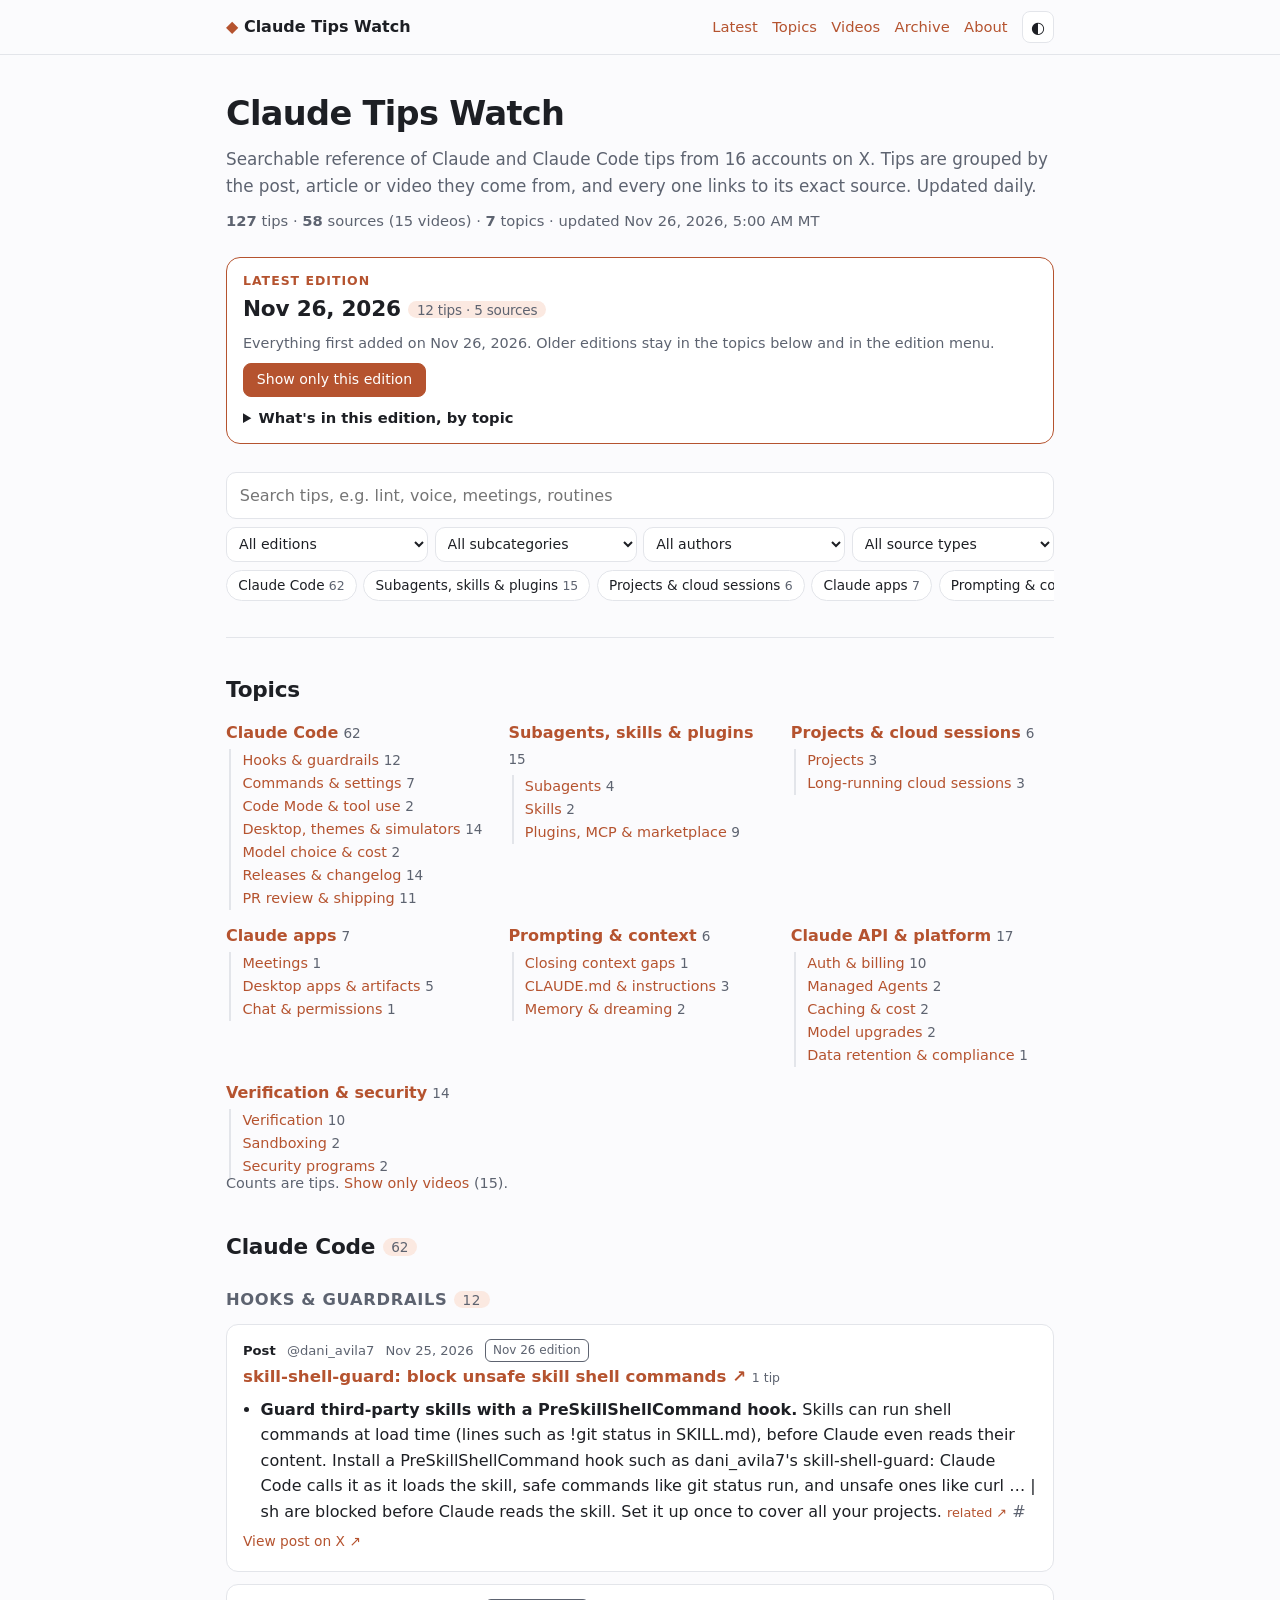
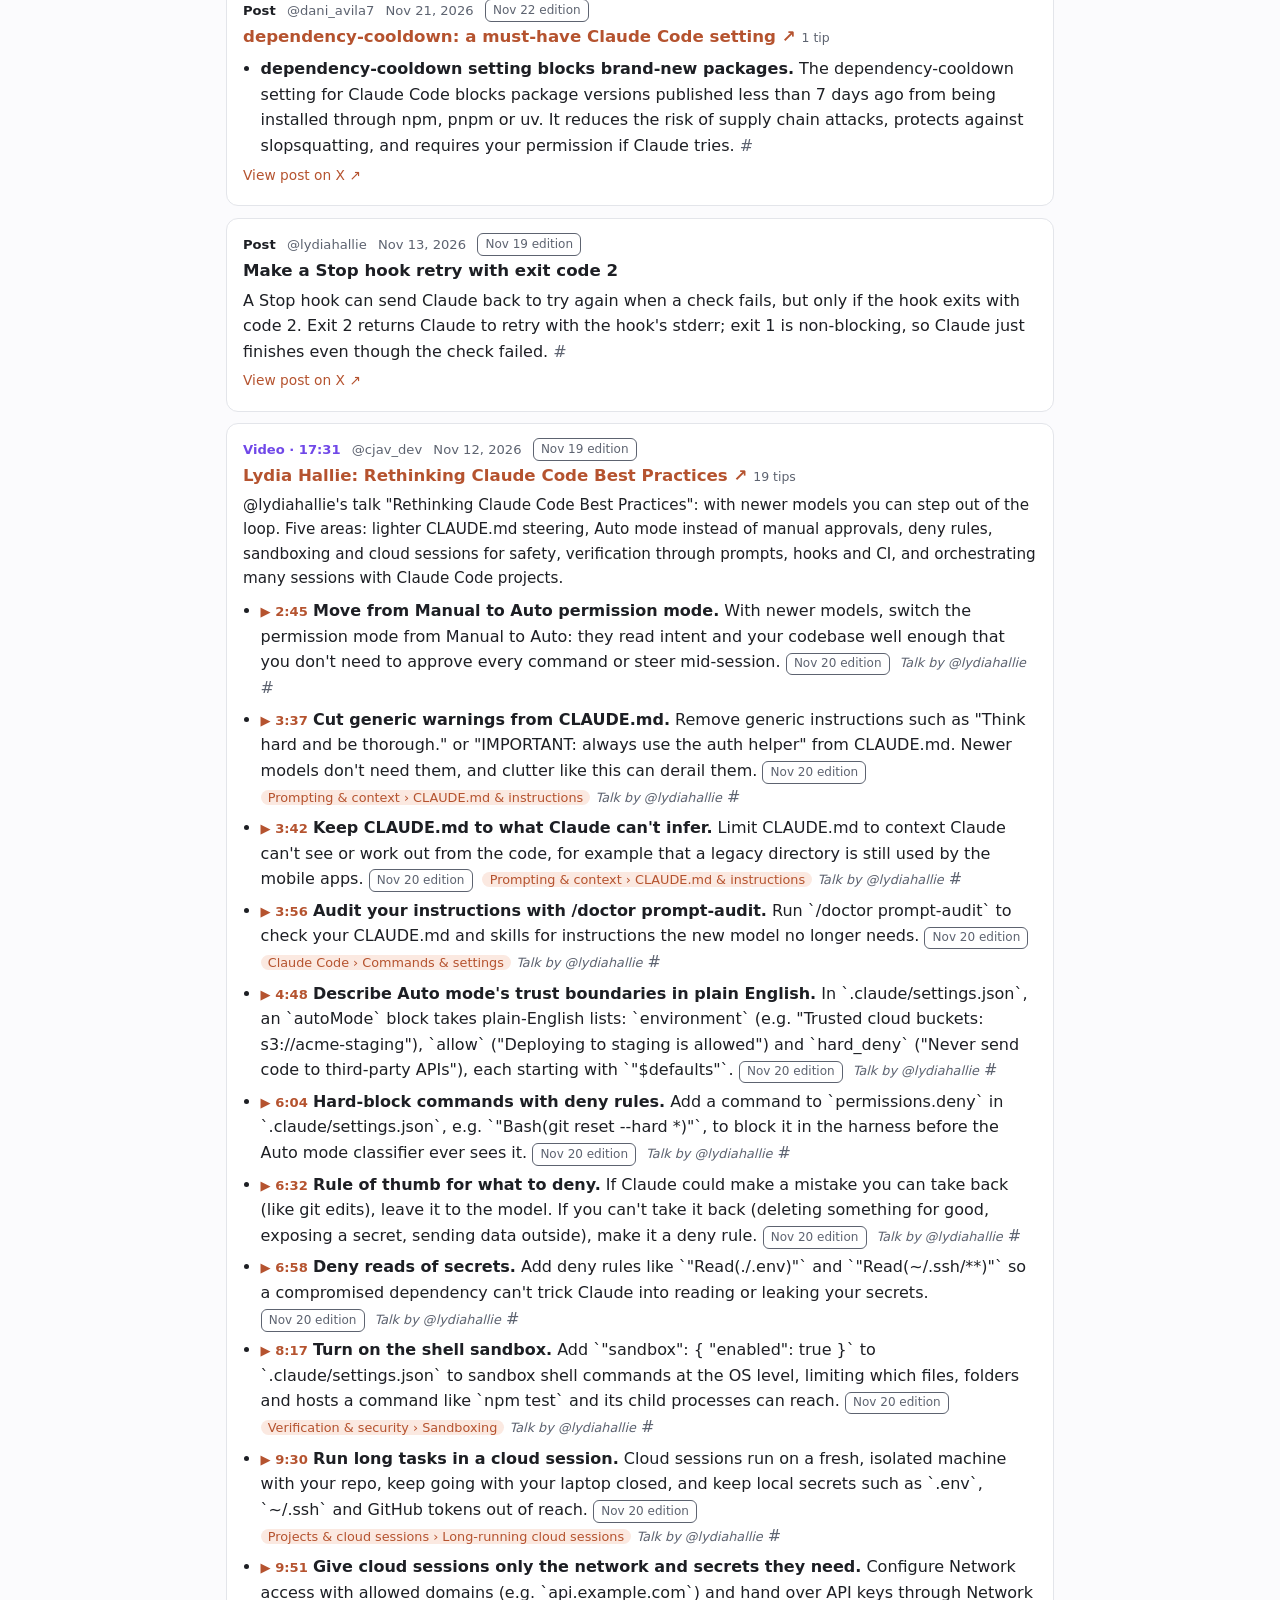
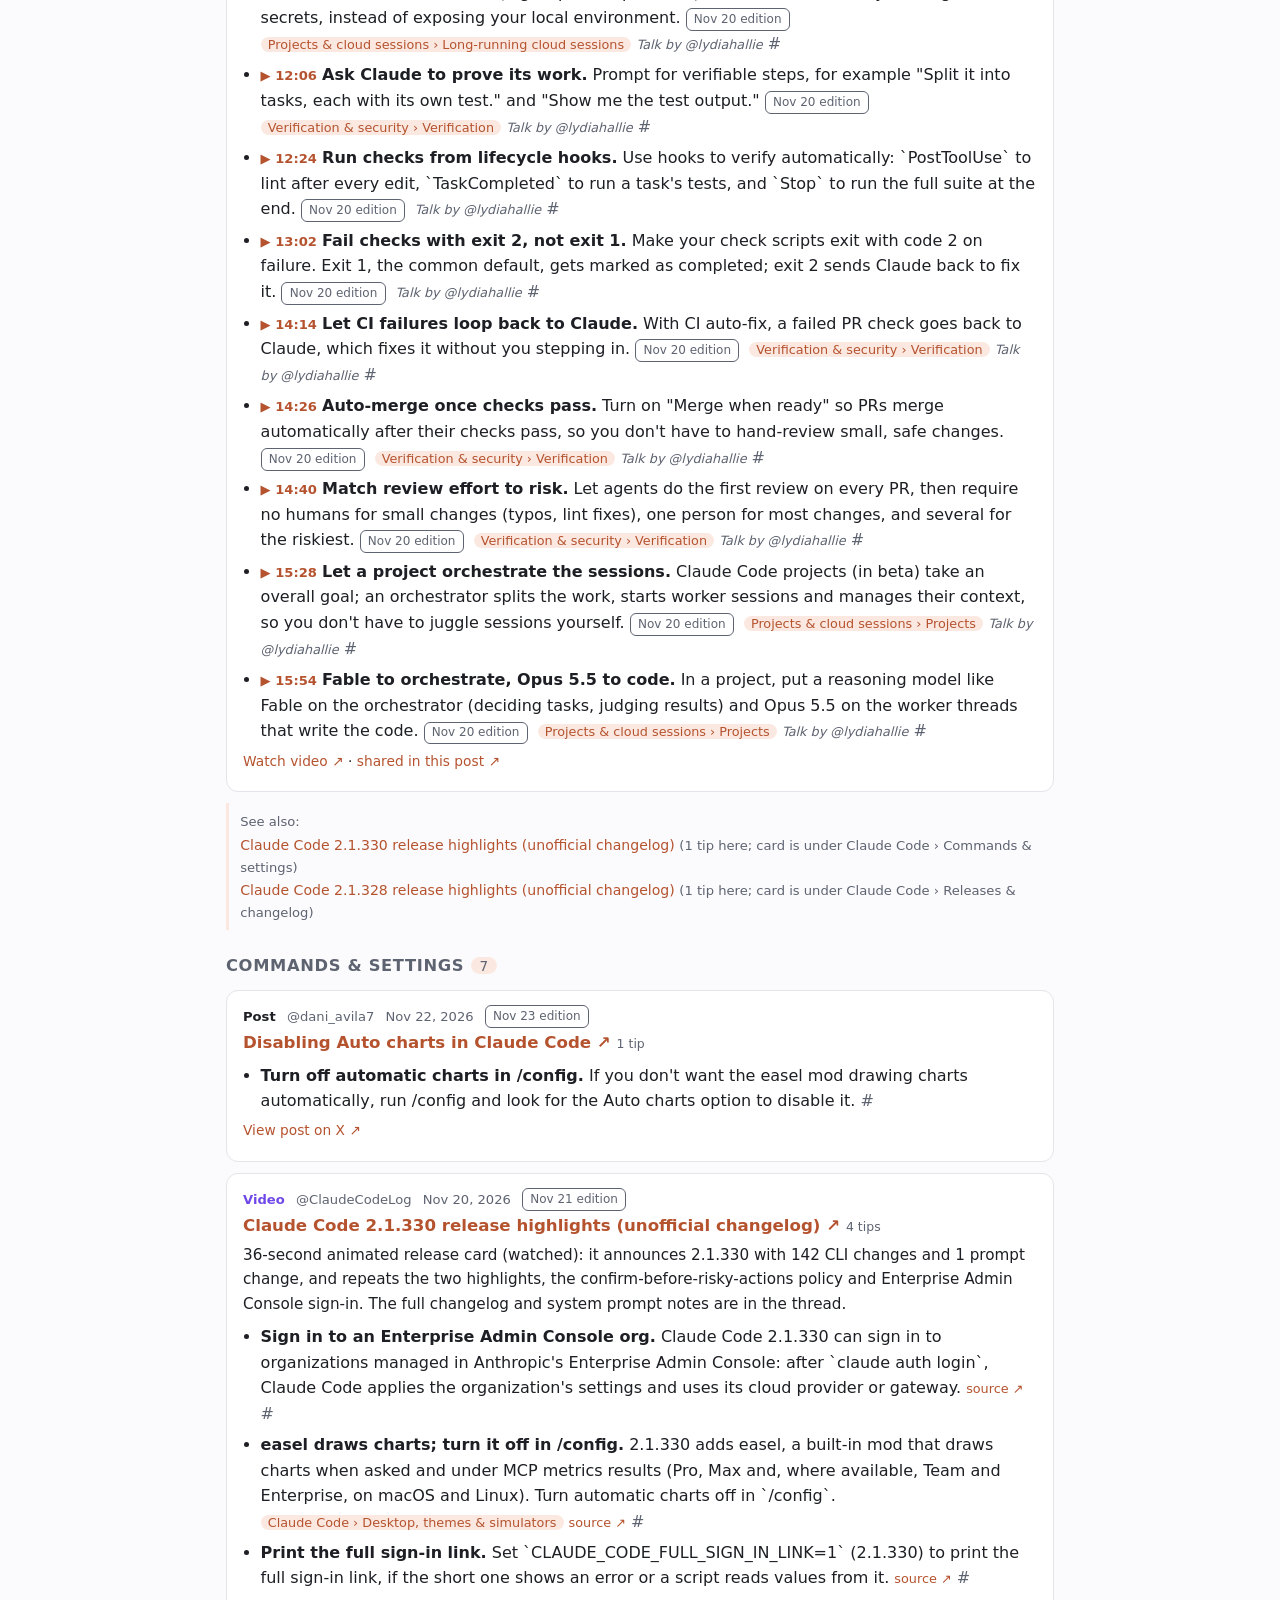
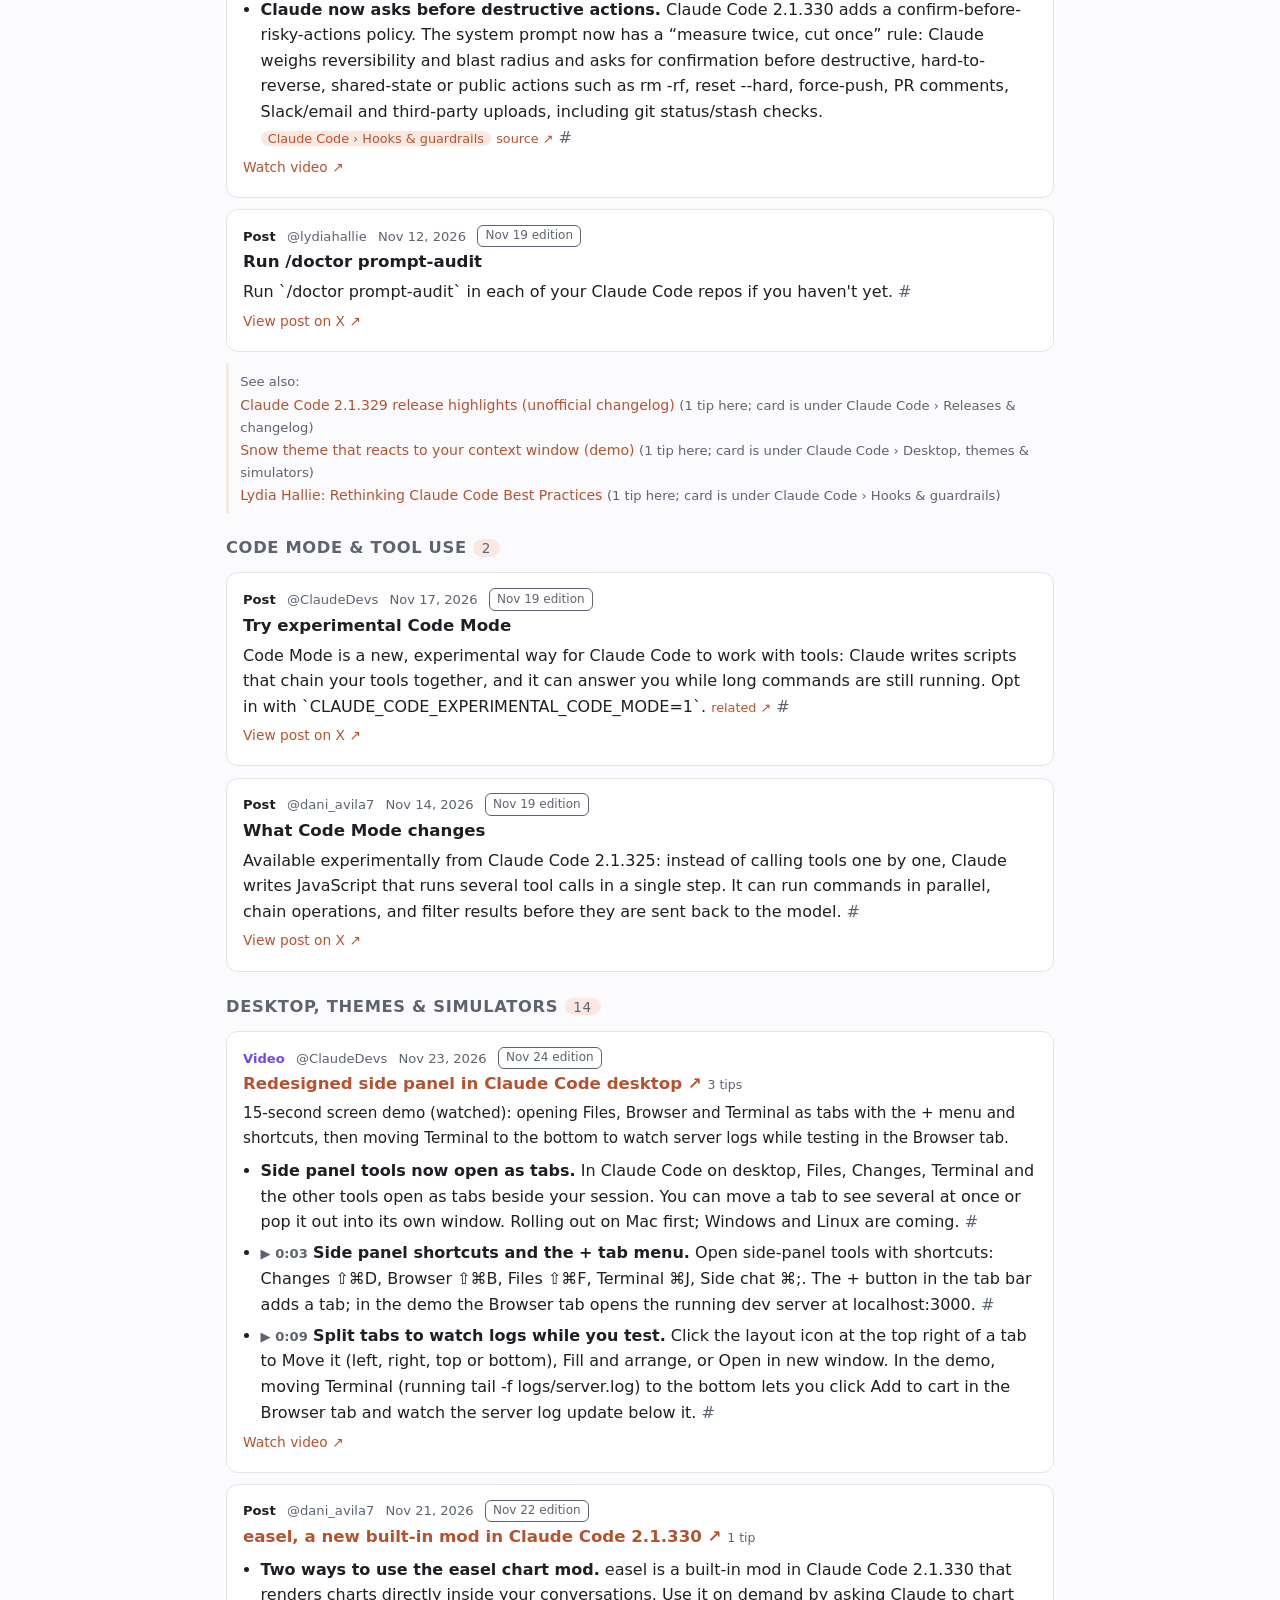
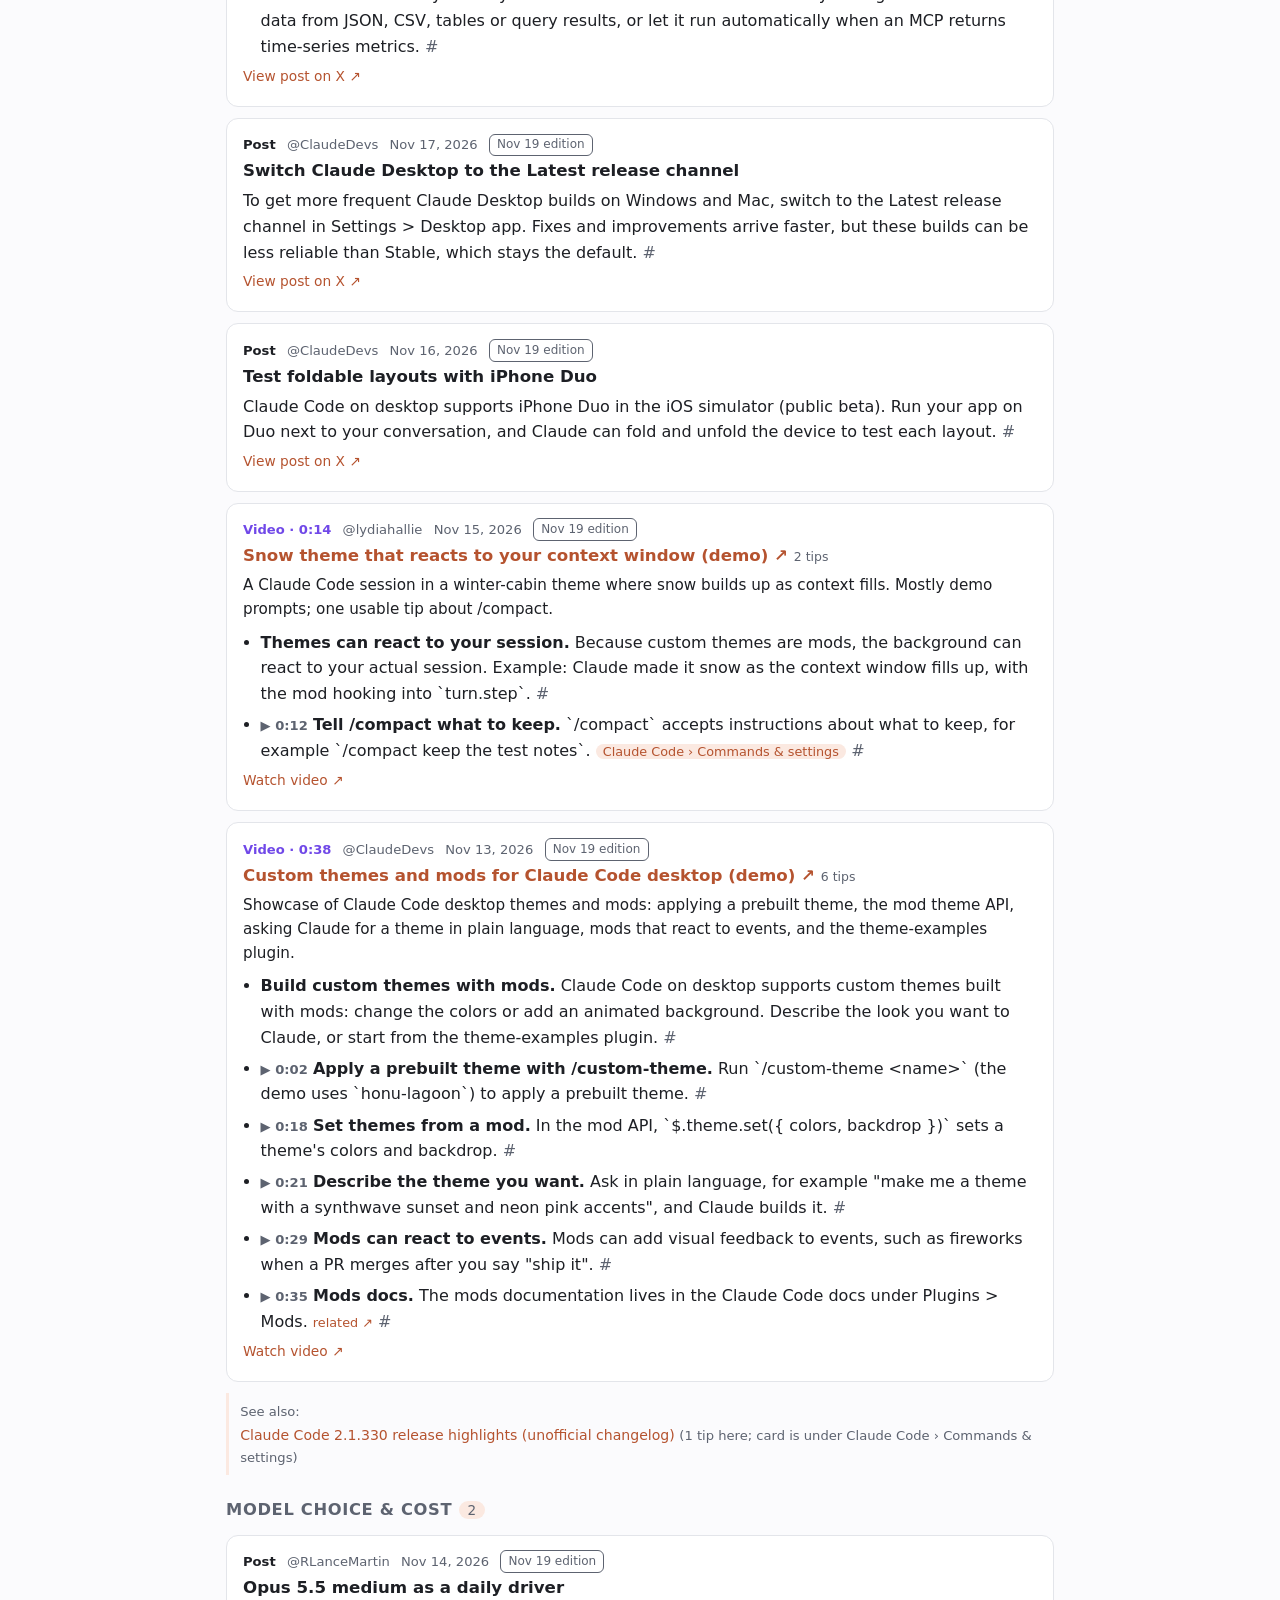
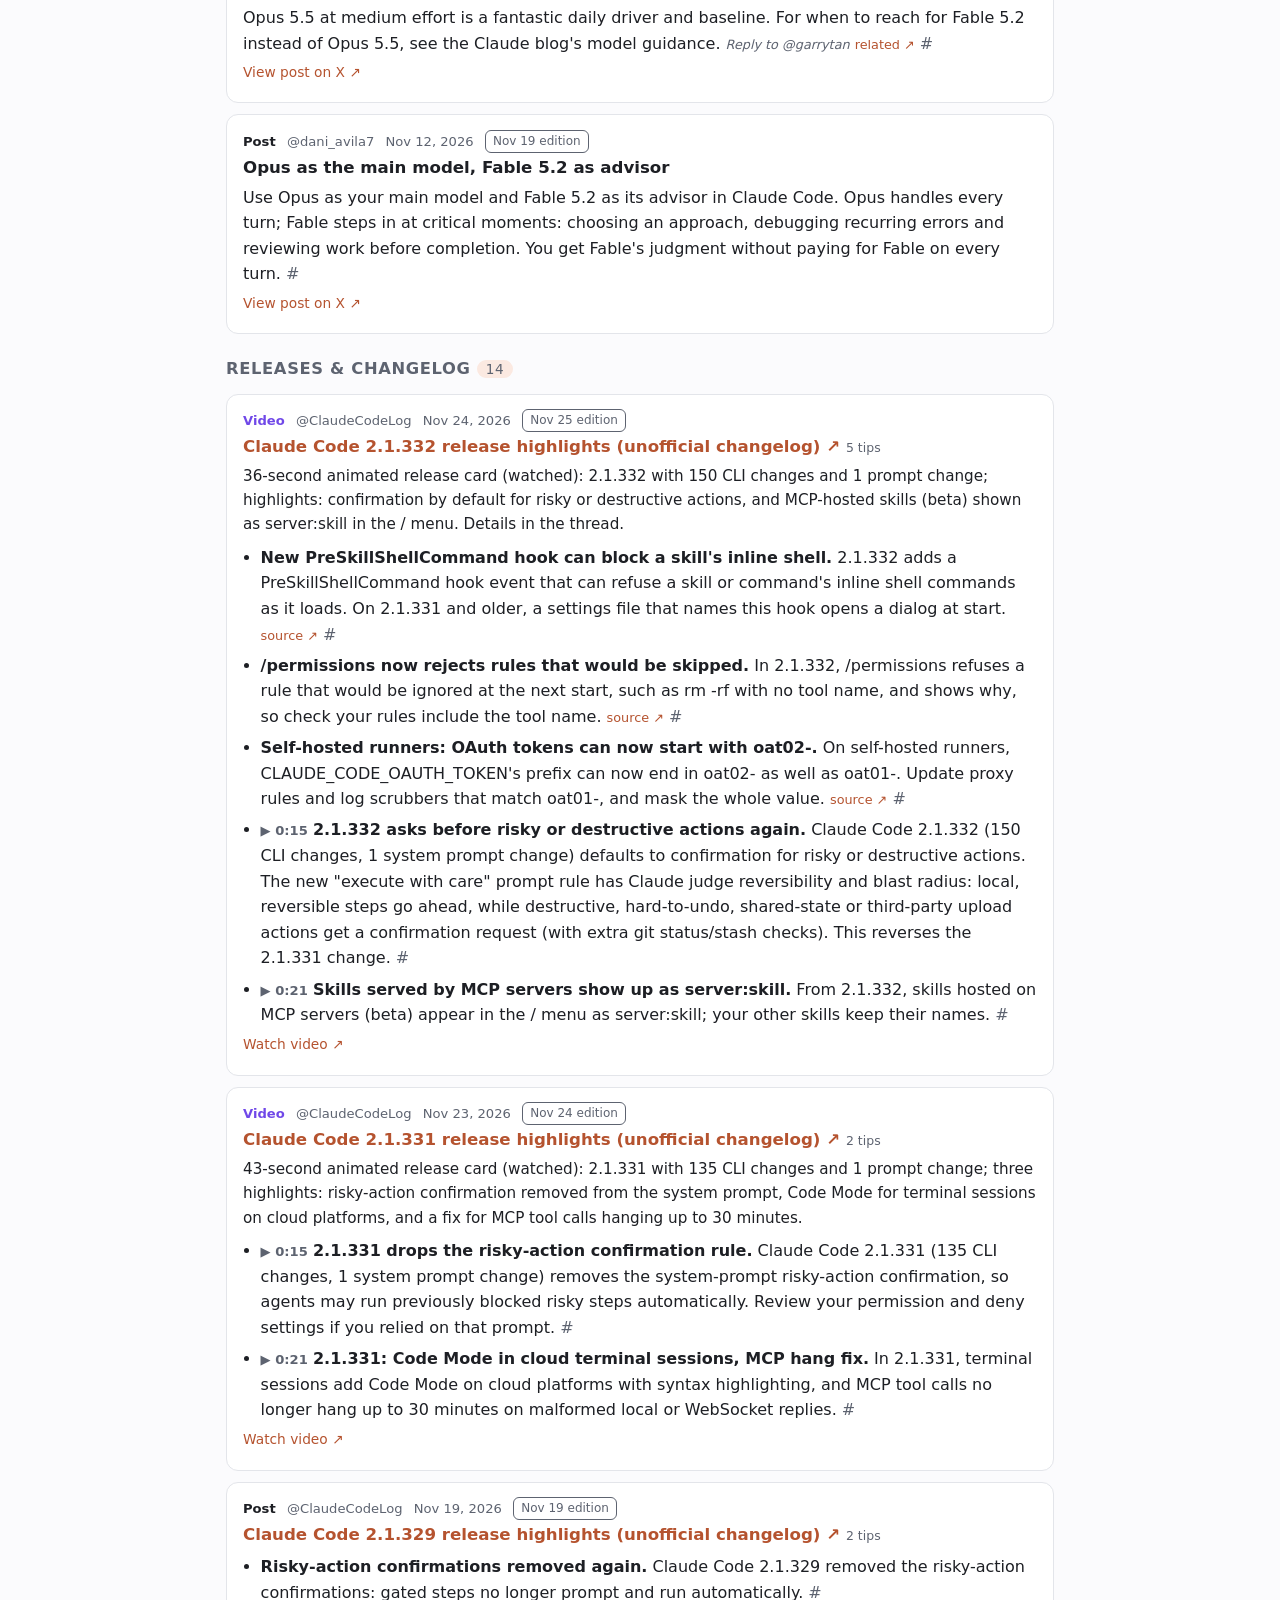
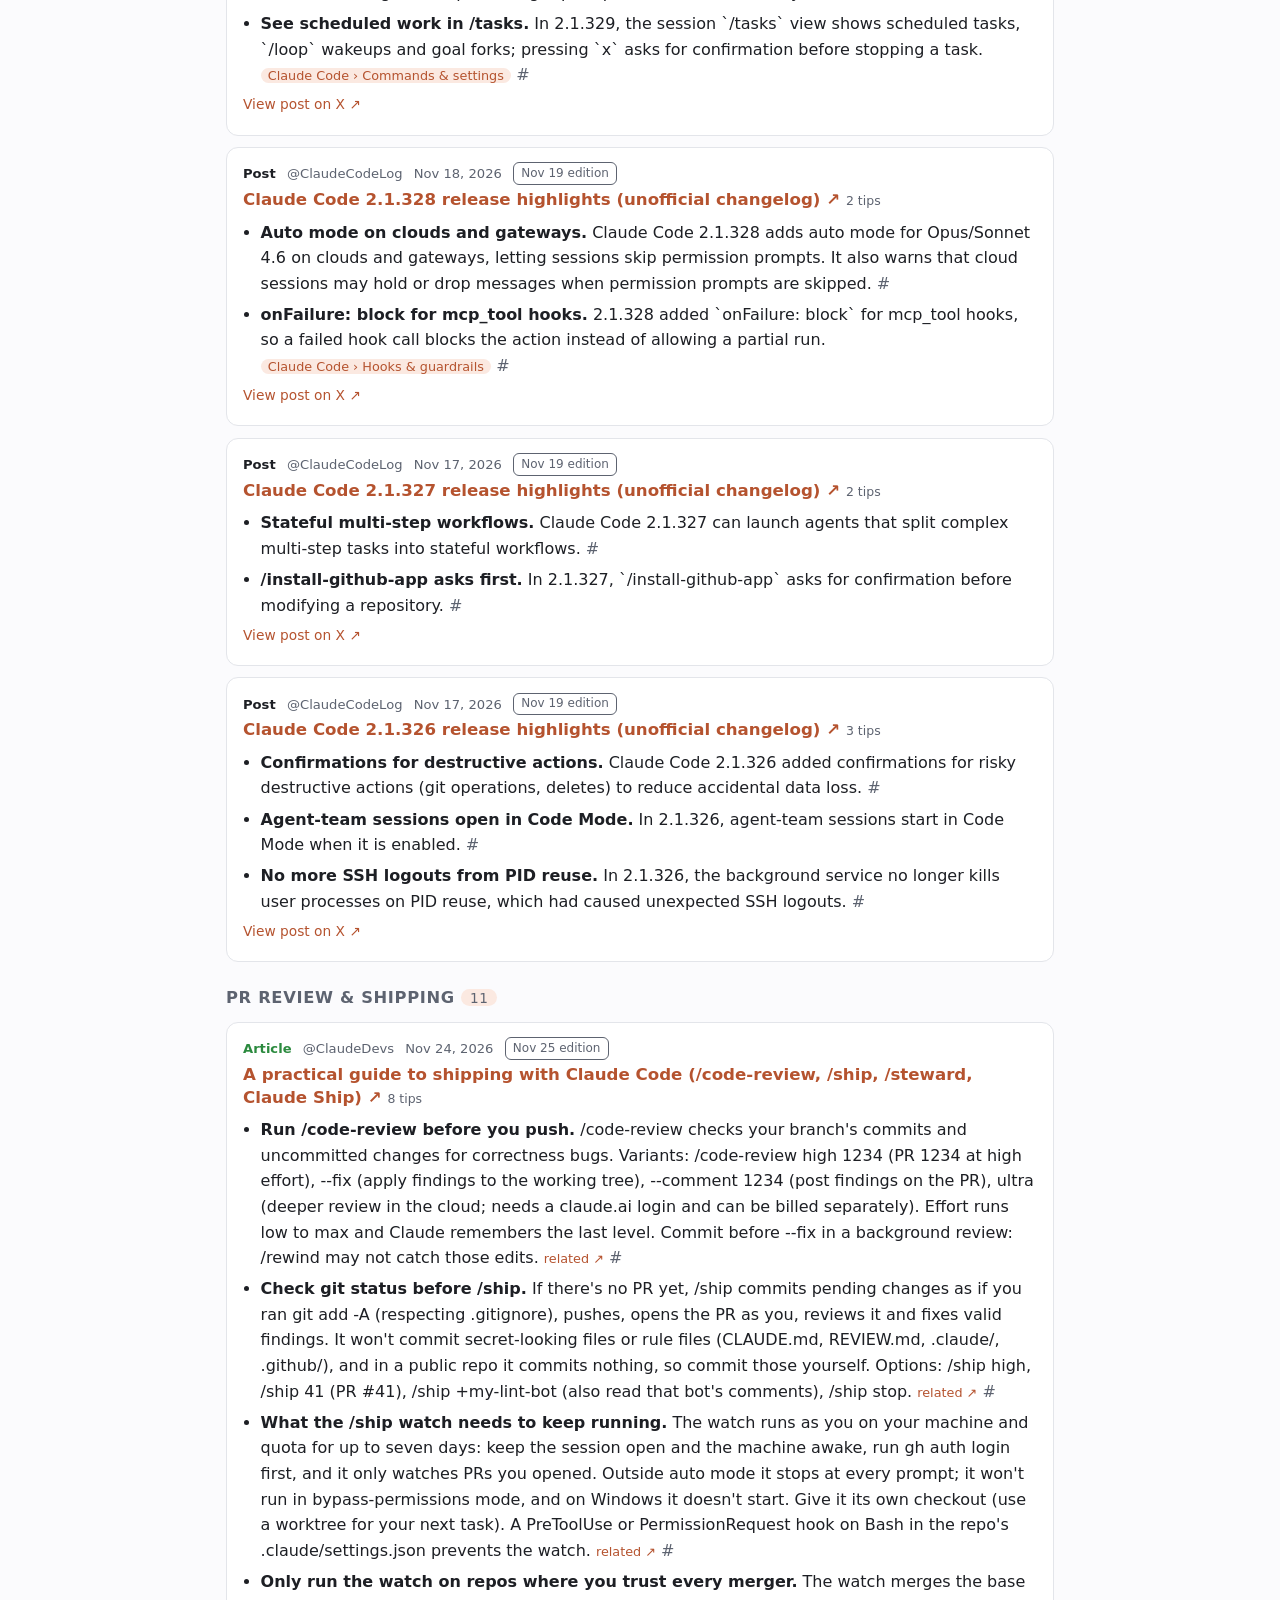
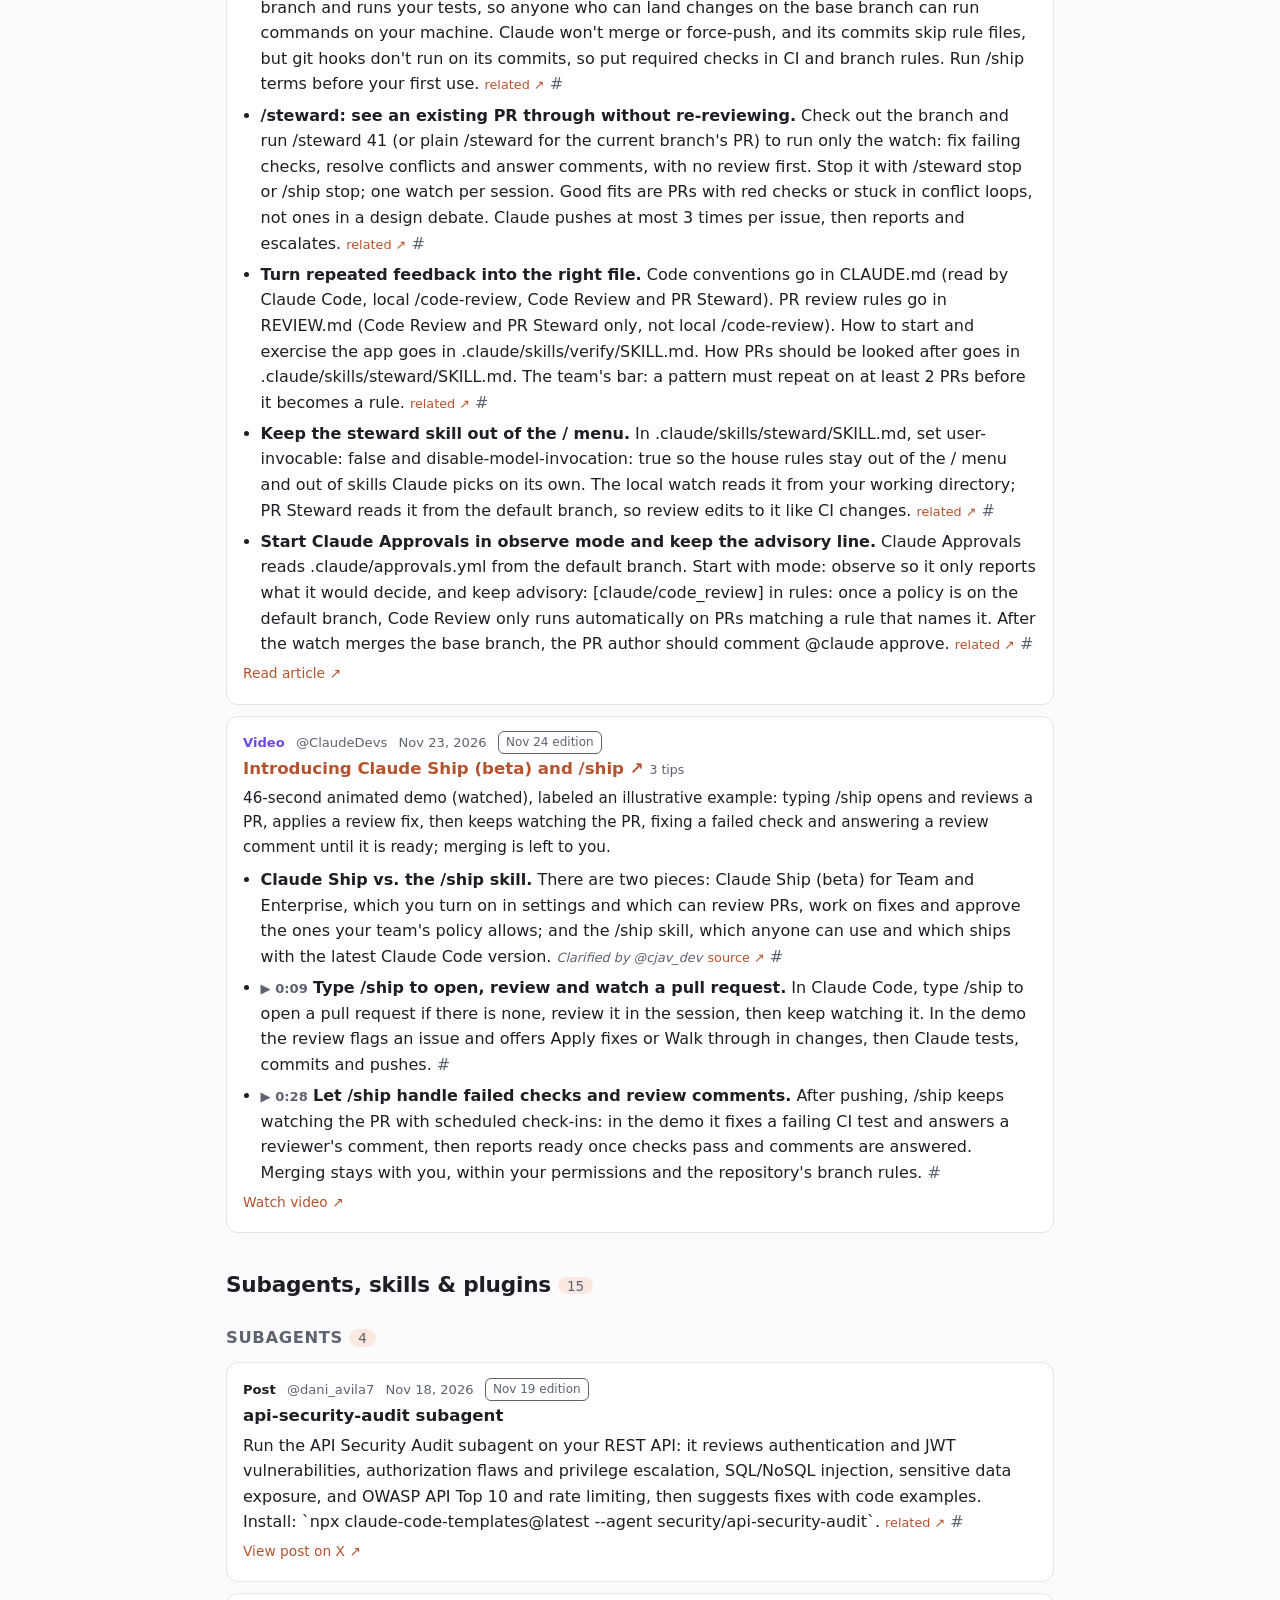
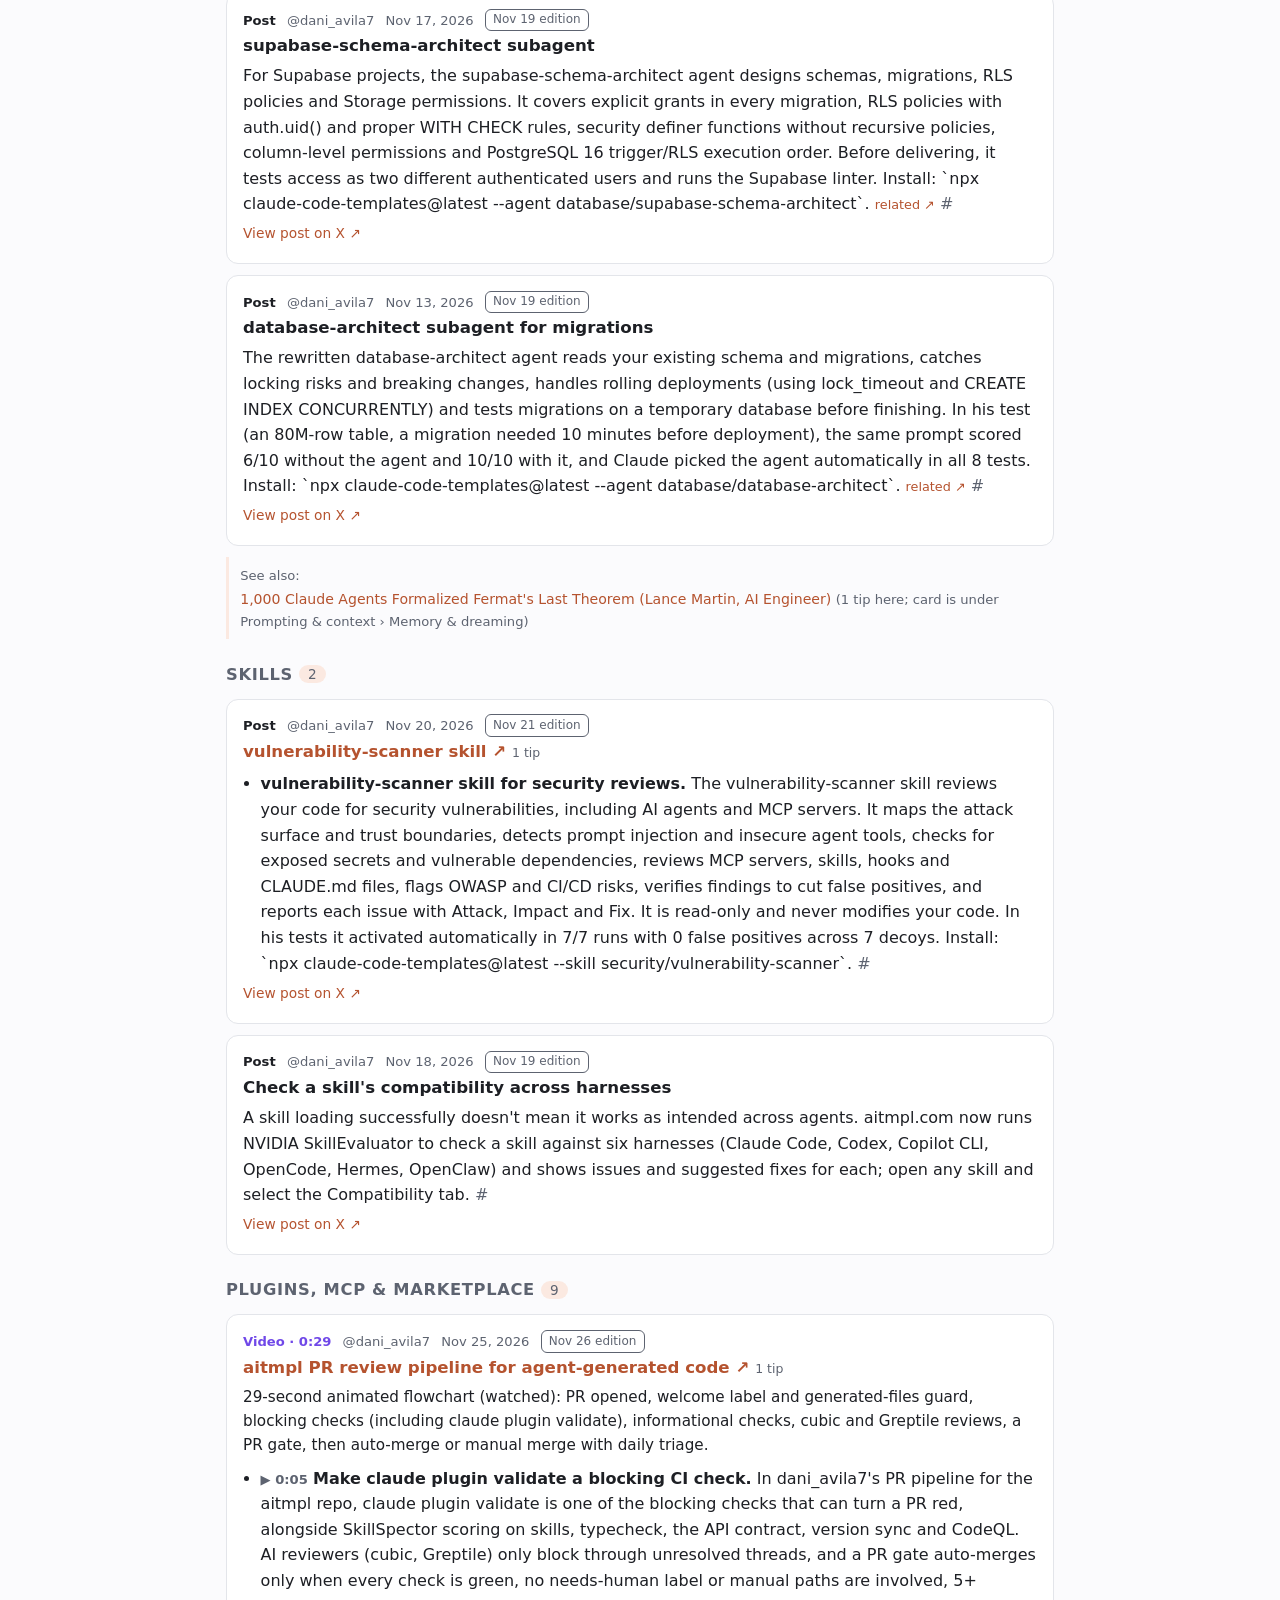
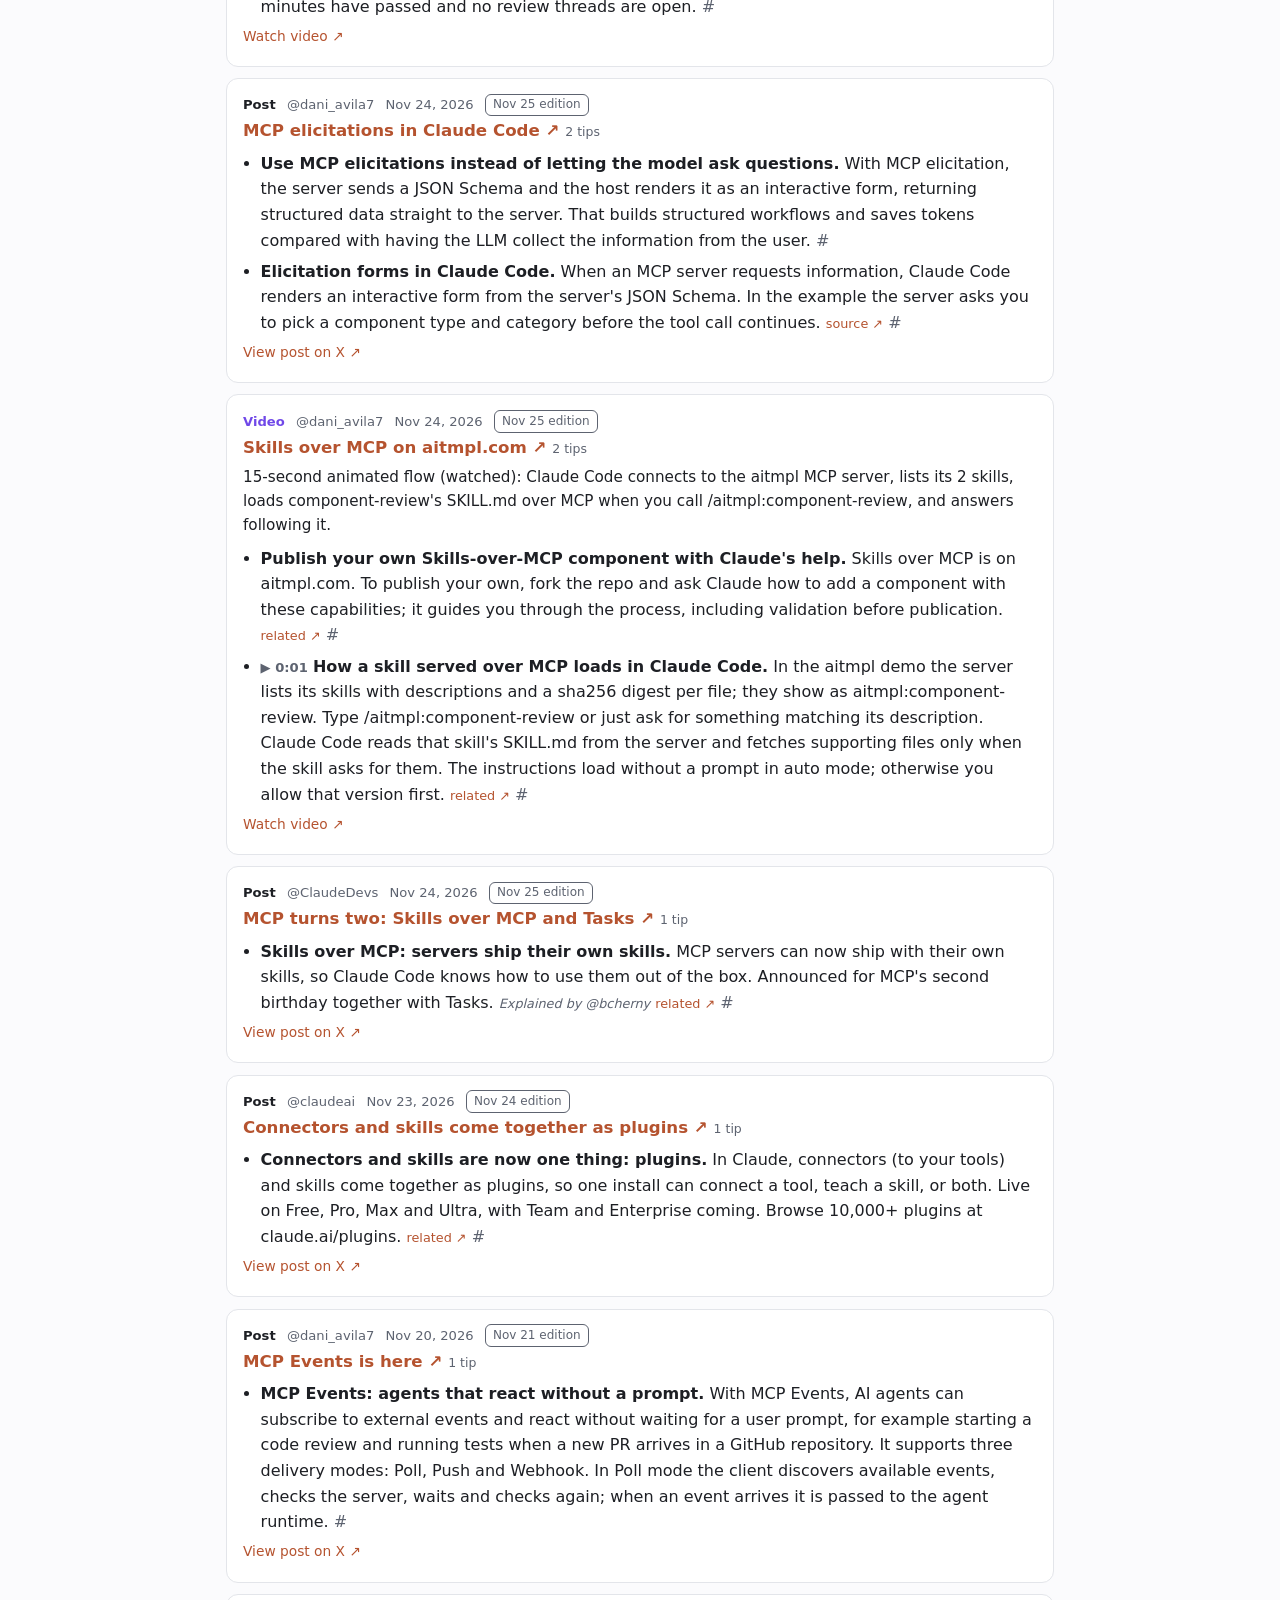
==== commit 94c8b3d0: "Daily update 2026-11-26" ====
--- a/index.html
+++ b/index.html
@@ -4,7 +4,7 @@
 <meta charset="utf-8">
 <meta name="viewport" content="width=device-width, initial-scale=1">
 <title>Claude Tips Watch: Searchable reference of Claude and Claude Code tips from 16 accounts on X</title>
-<meta name="description" content="115 tips from 53 sources across 7 topics on Claude Code, skills and subagents, Projects, Claude apps and the Claude API, each linked to its source.">
+<meta name="description" content="127 tips from 58 sources across 7 topics on Claude Code, skills and subagents, Projects, Claude apps and the Claude API, each linked to its source.">
 <link rel="canonical" href="https://cfmayer.github.io/claude-tips-watch/">
 <meta name="color-scheme" content="light dark">
 <script>(function(){var d=document.documentElement,t=null;try{t=localStorage.getItem('theme')}catch(e){}if(t!=='light'&&t!=='dark'){t=window.matchMedia&&matchMedia('(prefers-color-scheme: dark)').matches?'dark':'light'}d.setAttribute('data-theme',t)})();</script>
@@ -13,7 +13,7 @@
 <link rel="stylesheet" href="assets/site.css?v=4c0a76cf">
 <meta property="og:site_name" content="Claude Tips Watch">
 <meta property="og:title" content="Claude Tips Watch: Searchable reference of Claude and Claude Code tips from 16 accounts on X">
-<meta property="og:description" content="115 tips from 53 sources across 7 topics on Claude Code, skills and subagents, Projects, Claude apps and the Claude API, each linked to its source.">
+<meta property="og:description" content="127 tips from 58 sources across 7 topics on Claude Code, skills and subagents, Projects, Claude apps and the Claude API, each linked to its source.">
 <meta property="og:type" content="website">
 <meta property="og:url" content="https://cfmayer.github.io/claude-tips-watch/">
 </head>
@@ -37,32 +37,41 @@
 <section class="hero">
   <h1>Claude Tips Watch</h1>
   <p class="lede">Searchable reference of Claude and Claude Code tips from 16 accounts on X. Tips are grouped by the post, article or video they come from, and every one links to its exact source. Updated daily.</p>
-  <p class="stats"><strong>115</strong> tips · <strong>53</strong> sources (13 videos) · <strong>7</strong> topics · updated Nov 25, 2026, 4:52 AM MT</p>
-</section>
-<section class="latest" id="latest" data-edition="2026-11-25">
+  <p class="stats"><strong>127</strong> tips · <strong>58</strong> sources (15 videos) · <strong>7</strong> topics · updated Nov 26, 2026, 5:00 AM MT</p>
+</section>
+<section class="latest" id="latest" data-edition="2026-11-26">
   <p class="kicker">Latest edition</p>
-  <h2>Nov 25, 2026 <span class="count">21 tips · 7 sources</span></h2>
-  <p class="hint">Everything first added on Nov 25, 2026. Older editions stay in the topics below and in the edition menu.</p>
-  <div class="latest-actions"><button type="button" class="btn" id="only-latest" data-edition="2026-11-25">Show only this edition</button></div>
-  <details class="edindex"><summary>What's in this edition, by topic</summary><div class="eitopic"><h3>Claude Code</h3><div class="eisub"><h4>Releases &amp; changelog</h4><ul><li><a href="#s-x-2125406441796206946">Claude Code 2.1.332 release highlights (unofficial changelog)</a> <span>5</span></li></ul></div><div class="eisub"><h4>PR review &amp; shipping</h4><ul><li><a href="#s-x-2125365668463993091">A practical guide to shipping with Claude Code (/code-review, /ship, /steward, Claude Ship)</a> <span>8</span></li></ul></div></div><div class="eitopic"><h3>Subagents, skills &amp; plugins</h3><div class="eisub"><h4>Plugins, MCP &amp; marketplace</h4><ul><li><a href="#s-x-2125368426596065592">MCP elicitations in Claude Code</a> <span>2</span></li><li><a href="#s-x-2125346778585158026">Skills over MCP on aitmpl.com</a> <span>2</span></li><li><a href="#s-x-2125289794871963935">MCP turns two: Skills over MCP and Tasks</a></li></ul></div></div><div class="eitopic"><h3>Claude apps</h3><div class="eisub"><h4>Desktop apps &amp; artifacts</h4><ul><li><a href="#s-x-2125315491522650299">Install Claude artifacts as desktop apps (beta)</a> <span>2</span></li><li><a href="#s-x-2125341947179290938">Build a desktop pet as an artifact app</a></li></ul></div></div></details>
+  <h2>Nov 26, 2026 <span class="count">12 tips · 5 sources</span></h2>
+  <p class="hint">Everything first added on Nov 26, 2026. Older editions stay in the topics below and in the edition menu.</p>
+  <div class="latest-actions"><button type="button" class="btn" id="only-latest" data-edition="2026-11-26">Show only this edition</button></div>
+  <details class="edindex"><summary>What's in this edition, by topic</summary><div class="eitopic"><h3>Claude Code</h3><div class="eisub"><h4>Hooks &amp; guardrails</h4><ul><li><a href="#s-x-2125768841779130868">skill-shell-guard: block unsafe skill shell commands</a></li></ul></div></div><div class="eitopic"><h3>Subagents, skills &amp; plugins</h3><div class="eisub"><h4>Subagents</h4><ul><li><a href="#s-yt-wrfbI5eyLAI">1,000 Claude Agents Formalized Fermat&#x27;s Last Theorem (Lance Martin, AI Engineer)</a></li></ul></div><div class="eisub"><h4>Plugins, MCP &amp; marketplace</h4><ul><li><a href="#s-x-2125705822265295140">aitmpl PR review pipeline for agent-generated code</a></li></ul></div></div><div class="eitopic"><h3>Prompting &amp; context</h3><div class="eisub"><h4>CLAUDE.md &amp; instructions</h4><ul><li><a href="#s-x-2125627317263466739">Migrating the Messages API to Rust with verification loops for Claude agents</a></li></ul></div><div class="eisub"><h4>Memory &amp; dreaming</h4><ul><li><a href="#s-yt-wrfbI5eyLAI">1,000 Claude Agents Formalized Fermat&#x27;s Last Theorem (Lance Martin, AI Engineer)</a> <span>2</span></li></ul></div></div><div class="eitopic"><h3>Claude API &amp; platform</h3><div class="eisub"><h4>Managed Agents</h4><ul><li><a href="#s-x-2125609655493615757">Claude Managed Agents cookbook (7 modules)</a></li></ul></div></div><div class="eitopic"><h3>Verification &amp; security</h3><div class="eisub"><h4>Verification</h4><ul><li><a href="#s-x-2125627317263466739">Migrating the Messages API to Rust with verification loops for Claude agents</a> <span>5</span></li></ul></div></div></details>
 </section>
 <div class="controls" role="search">
   <label class="sr" for="q">Search tips</label>
   <input id="q" type="search" placeholder="Search tips, e.g. lint, voice, meetings, routines" autocomplete="off">
   <div class="selects">
-    <label class="sr" for="edition">Edition</label><select id="edition"><option value="">All editions</option><option value="2026-11-25">Nov 25, 2026 (latest) · 21 tips</option><option value="2026-11-24">Nov 24, 2026 · 17 tips</option><option value="2026-11-23">Nov 23, 2026 · 1 tips</option><option value="2026-11-22">Nov 22, 2026 · 2 tips</option><option value="2026-11-21">Nov 21, 2026 · 6 tips</option><option value="2026-11-20">Nov 20, 2026 · 19 tips</option><option value="2026-11-19">Nov 19, 2026 · 49 tips</option></select>
-    <label class="sr" for="subcat">Subcategory</label><select id="subcat"><option value="">All subcategories</option><optgroup label="Claude Code"><option value="Claude Code|Hooks &amp; guardrails">Hooks &amp; guardrails (11)</option><option value="Claude Code|Commands &amp; settings">Commands &amp; settings (7)</option><option value="Claude Code|Code Mode &amp; tool use">Code Mode &amp; tool use (2)</option><option value="Claude Code|Desktop, themes &amp; simulators">Desktop, themes &amp; simulators (14)</option><option value="Claude Code|Model choice &amp; cost">Model choice &amp; cost (2)</option><option value="Claude Code|Releases &amp; changelog">Releases &amp; changelog (14)</option><option value="Claude Code|PR review &amp; shipping">PR review &amp; shipping (11)</option></optgroup><optgroup label="Subagents, skills &amp; plugins"><option value="Subagents, skills &amp; plugins|Subagents">Subagents (3)</option><option value="Subagents, skills &amp; plugins|Skills">Skills (2)</option><option value="Subagents, skills &amp; plugins|Plugins, MCP &amp; marketplace">Plugins, MCP &amp; marketplace (8)</option></optgroup><optgroup label="Projects &amp; cloud sessions"><option value="Projects &amp; cloud sessions|Projects">Projects (3)</option><option value="Projects &amp; cloud sessions|Long-running cloud sessions">Long-running cloud sessions (3)</option></optgroup><optgroup label="Claude apps"><option value="Claude apps|Meetings">Meetings (1)</option><option value="Claude apps|Desktop apps &amp; artifacts">Desktop apps &amp; artifacts (5)</option><option value="Claude apps|Chat &amp; permissions">Chat &amp; permissions (1)</option></optgroup><optgroup label="Prompting &amp; context"><option value="Prompting &amp; context|Closing context gaps">Closing context gaps (1)</option><option value="Prompting &amp; context|CLAUDE.md &amp; instructions">CLAUDE.md &amp; instructions (2)</option></optgroup><optgroup label="Claude API &amp; platform"><option value="Claude API &amp; platform|Auth &amp; billing">Auth &amp; billing (10)</option><option value="Claude API &amp; platform|Managed Agents">Managed Agents (1)</option><option value="Claude API &amp; platform|Caching &amp; cost">Caching &amp; cost (2)</option><option value="Claude API &amp; platform|Model upgrades">Model upgrades (2)</option><option value="Claude API &amp; platform|Data retention &amp; compliance">Data retention &amp; compliance (1)</option></optgroup><optgroup label="Verification &amp; security"><option value="Verification &amp; security|Verification">Verification (5)</option><option value="Verification &amp; security|Sandboxing">Sandboxing (2)</option><option value="Verification &amp; security|Security programs">Security programs (2)</option></optgroup></select>
-    <label class="sr" for="author">Author</label><select id="author"><option value="">All authors</option><option value="alexalbert__">@alexalbert__</option><option value="cjav_dev">@cjav_dev</option><option value="claudeai">@claudeai</option><option value="ClaudeCodeLog">@ClaudeCodeLog</option><option value="ClaudeDevs">@ClaudeDevs</option><option value="dani_avila7">@dani_avila7</option><option value="felixrieseberg">@felixrieseberg</option><option value="lydiahallie">@lydiahallie</option><option value="RLanceMartin">@RLanceMartin</option><option value="simonw">@simonw</option></select>
-    <label class="sr" for="type">Source type</label><select id="type"><option value="">All source types</option><option value="post">Posts (37)</option><option value="article">Articles (2)</option><option value="video">Videos (13)</option><option value="thread">Threads (1)</option></select>
+    <label class="sr" for="edition">Edition</label><select id="edition"><option value="">All editions</option><option value="2026-11-26">Nov 26, 2026 (latest) · 12 tips</option><option value="2026-11-25">Nov 25, 2026 · 21 tips</option><option value="2026-11-24">Nov 24, 2026 · 17 tips</option><option value="2026-11-23">Nov 23, 2026 · 1 tips</option><option value="2026-11-22">Nov 22, 2026 · 2 tips</option><option value="2026-11-21">Nov 21, 2026 · 6 tips</option><option value="2026-11-20">Nov 20, 2026 · 19 tips</option><option value="2026-11-19">Nov 19, 2026 · 49 tips</option></select>
+    <label class="sr" for="subcat">Subcategory</label><select id="subcat"><option value="">All subcategories</option><optgroup label="Claude Code"><option value="Claude Code|Hooks &amp; guardrails">Hooks &amp; guardrails (12)</option><option value="Claude Code|Commands &amp; settings">Commands &amp; settings (7)</option><option value="Claude Code|Code Mode &amp; tool use">Code Mode &amp; tool use (2)</option><option value="Claude Code|Desktop, themes &amp; simulators">Desktop, themes &amp; simulators (14)</option><option value="Claude Code|Model choice &amp; cost">Model choice &amp; cost (2)</option><option value="Claude Code|Releases &amp; changelog">Releases &amp; changelog (14)</option><option value="Claude Code|PR review &amp; shipping">PR review &amp; shipping (11)</option></optgroup><optgroup label="Subagents, skills &amp; plugins"><option value="Subagents, skills &amp; plugins|Subagents">Subagents (4)</option><option value="Subagents, skills &amp; plugins|Skills">Skills (2)</option><option value="Subagents, skills &amp; plugins|Plugins, MCP &amp; marketplace">Plugins, MCP &amp; marketplace (9)</option></optgroup><optgroup label="Projects &amp; cloud sessions"><option value="Projects &amp; cloud sessions|Projects">Projects (3)</option><option value="Projects &amp; cloud sessions|Long-running cloud sessions">Long-running cloud sessions (3)</option></optgroup><optgroup label="Claude apps"><option value="Claude apps|Meetings">Meetings (1)</option><option value="Claude apps|Desktop apps &amp; artifacts">Desktop apps &amp; artifacts (5)</option><option value="Claude apps|Chat &amp; permissions">Chat &amp; permissions (1)</option></optgroup><optgroup label="Prompting &amp; context"><option value="Prompting &amp; context|Closing context gaps">Closing context gaps (1)</option><option value="Prompting &amp; context|CLAUDE.md &amp; instructions">CLAUDE.md &amp; instructions (3)</option><option value="Prompting &amp; context|Memory &amp; dreaming">Memory &amp; dreaming (2)</option></optgroup><optgroup label="Claude API &amp; platform"><option value="Claude API &amp; platform|Auth &amp; billing">Auth &amp; billing (10)</option><option value="Claude API &amp; platform|Managed Agents">Managed Agents (2)</option><option value="Claude API &amp; platform|Caching &amp; cost">Caching &amp; cost (2)</option><option value="Claude API &amp; platform|Model upgrades">Model upgrades (2)</option><option value="Claude API &amp; platform|Data retention &amp; compliance">Data retention &amp; compliance (1)</option></optgroup><optgroup label="Verification &amp; security"><option value="Verification &amp; security|Verification">Verification (10)</option><option value="Verification &amp; security|Sandboxing">Sandboxing (2)</option><option value="Verification &amp; security|Security programs">Security programs (2)</option></optgroup></select>
+    <label class="sr" for="author">Author</label><select id="author"><option value="">All authors</option><option value="alexalbert__">@alexalbert__</option><option value="AnthropicAI">@AnthropicAI</option><option value="cjav_dev">@cjav_dev</option><option value="claudeai">@claudeai</option><option value="ClaudeCodeLog">@ClaudeCodeLog</option><option value="ClaudeDevs">@ClaudeDevs</option><option value="dani_avila7">@dani_avila7</option><option value="felixrieseberg">@felixrieseberg</option><option value="lydiahallie">@lydiahallie</option><option value="RLanceMartin">@RLanceMartin</option><option value="simonw">@simonw</option></select>
+    <label class="sr" for="type">Source type</label><select id="type"><option value="">All source types</option><option value="post">Posts (39)</option><option value="article">Articles (3)</option><option value="video">Videos (15)</option><option value="thread">Threads (1)</option></select>
   </div>
-  <div class="chips" aria-label="Filter by topic"><button type="button" class="chip" data-topic="Claude Code" aria-pressed="false">Claude Code <span>61</span></button><button type="button" class="chip" data-topic="Subagents, skills &amp; plugins" aria-pressed="false">Subagents, skills &amp; plugins <span>13</span></button><button type="button" class="chip" data-topic="Projects &amp; cloud sessions" aria-pressed="false">Projects &amp; cloud sessions <span>6</span></button><button type="button" class="chip" data-topic="Claude apps" aria-pressed="false">Claude apps <span>7</span></button><button type="button" class="chip" data-topic="Prompting &amp; context" aria-pressed="false">Prompting &amp; context <span>3</span></button><button type="button" class="chip" data-topic="Claude API &amp; platform" aria-pressed="false">Claude API &amp; platform <span>16</span></button><button type="button" class="chip" data-topic="Verification &amp; security" aria-pressed="false">Verification &amp; security <span>9</span></button></div>
+  <div class="chips" aria-label="Filter by topic"><button type="button" class="chip" data-topic="Claude Code" aria-pressed="false">Claude Code <span>62</span></button><button type="button" class="chip" data-topic="Subagents, skills &amp; plugins" aria-pressed="false">Subagents, skills &amp; plugins <span>15</span></button><button type="button" class="chip" data-topic="Projects &amp; cloud sessions" aria-pressed="false">Projects &amp; cloud sessions <span>6</span></button><button type="button" class="chip" data-topic="Claude apps" aria-pressed="false">Claude apps <span>7</span></button><button type="button" class="chip" data-topic="Prompting &amp; context" aria-pressed="false">Prompting &amp; context <span>6</span></button><button type="button" class="chip" data-topic="Claude API &amp; platform" aria-pressed="false">Claude API &amp; platform <span>17</span></button><button type="button" class="chip" data-topic="Verification &amp; security" aria-pressed="false">Verification &amp; security <span>14</span></button></div>
   <p id="status" class="status" aria-live="polite"></p>
 </div>
-<nav class="toc" id="topics" aria-label="Topics"><h2>Topics</h2><ul class="tocl"><li><a class="tt" href="#t-claude-code">Claude Code</a> <span>61</span><ul><li><a href="#sc-claude-code-hooks-guardrails">Hooks &amp; guardrails</a> <span>11</span></li><li><a href="#sc-claude-code-commands-settings">Commands &amp; settings</a> <span>7</span></li><li><a href="#sc-claude-code-code-mode-tool-use">Code Mode &amp; tool use</a> <span>2</span></li><li><a href="#sc-claude-code-desktop-themes-simulators">Desktop, themes &amp; simulators</a> <span>14</span></li><li><a href="#sc-claude-code-model-choice-cost">Model choice &amp; cost</a> <span>2</span></li><li><a href="#sc-claude-code-releases-changelog">Releases &amp; changelog</a> <span>14</span></li><li><a href="#sc-claude-code-pr-review-shipping">PR review &amp; shipping</a> <span>11</span></li></ul></li><li><a class="tt" href="#t-subagents-skills-plugins">Subagents, skills &amp; plugins</a> <span>13</span><ul><li><a href="#sc-subagents-skills-plugins-subagents">Subagents</a> <span>3</span></li><li><a href="#sc-subagents-skills-plugins-skills">Skills</a> <span>2</span></li><li><a href="#sc-subagents-skills-plugins-plugins-mcp-marketplace">Plugins, MCP &amp; marketplace</a> <span>8</span></li></ul></li><li><a class="tt" href="#t-projects-cloud-sessions">Projects &amp; cloud sessions</a> <span>6</span><ul><li><a href="#sc-projects-cloud-sessions-projects">Projects</a> <span>3</span></li><li><a href="#sc-projects-cloud-sessions-long-running-cloud-sessions">Long-running cloud sessions</a> <span>3</span></li></ul></li><li><a class="tt" href="#t-claude-apps">Claude apps</a> <span>7</span><ul><li><a href="#sc-claude-apps-meetings">Meetings</a> <span>1</span></li><li><a href="#sc-claude-apps-desktop-apps-artifacts">Desktop apps &amp; artifacts</a> <span>5</span></li><li><a href="#sc-claude-apps-chat-permissions">Chat &amp; permissions</a> <span>1</span></li></ul></li><li><a class="tt" href="#t-prompting-context">Prompting &amp; context</a> <span>3</span><ul><li><a href="#sc-prompting-context-closing-context-gaps">Closing context gaps</a> <span>1</span></li><li><a href="#sc-prompting-context-claude-md-instructions">CLAUDE.md &amp; instructions</a> <span>2</span></li></ul></li><li><a class="tt" href="#t-claude-api-platform">Claude API &amp; platform</a> <span>16</span><ul><li><a href="#sc-claude-api-platform-auth-billing">Auth &amp; billing</a> <span>10</span></li><li><a href="#sc-claude-api-platform-managed-agents">Managed Agents</a> <span>1</span></li><li><a href="#sc-claude-api-platform-caching-cost">Caching &amp; cost</a> <span>2</span></li><li><a href="#sc-claude-api-platform-model-upgrades">Model upgrades</a> <span>2</span></li><li><a href="#sc-claude-api-platform-data-retention-compliance">Data retention &amp; compliance</a> <span>1</span></li></ul></li><li><a class="tt" href="#t-verification-security">Verification &amp; security</a> <span>9</span><ul><li><a href="#sc-verification-security-verification">Verification</a> <span>5</span></li><li><a href="#sc-verification-security-sandboxing">Sandboxing</a> <span>2</span></li><li><a href="#sc-verification-security-security-programs">Security programs</a> <span>2</span></li></ul></li></ul>
-<p class="hint">Counts are tips. <a href="?type=video#topics">Show only videos</a> (13).</p></nav>
+<nav class="toc" id="topics" aria-label="Topics"><h2>Topics</h2><ul class="tocl"><li><a class="tt" href="#t-claude-code">Claude Code</a> <span>62</span><ul><li><a href="#sc-claude-code-hooks-guardrails">Hooks &amp; guardrails</a> <span>12</span></li><li><a href="#sc-claude-code-commands-settings">Commands &amp; settings</a> <span>7</span></li><li><a href="#sc-claude-code-code-mode-tool-use">Code Mode &amp; tool use</a> <span>2</span></li><li><a href="#sc-claude-code-desktop-themes-simulators">Desktop, themes &amp; simulators</a> <span>14</span></li><li><a href="#sc-claude-code-model-choice-cost">Model choice &amp; cost</a> <span>2</span></li><li><a href="#sc-claude-code-releases-changelog">Releases &amp; changelog</a> <span>14</span></li><li><a href="#sc-claude-code-pr-review-shipping">PR review &amp; shipping</a> <span>11</span></li></ul></li><li><a class="tt" href="#t-subagents-skills-plugins">Subagents, skills &amp; plugins</a> <span>15</span><ul><li><a href="#sc-subagents-skills-plugins-subagents">Subagents</a> <span>4</span></li><li><a href="#sc-subagents-skills-plugins-skills">Skills</a> <span>2</span></li><li><a href="#sc-subagents-skills-plugins-plugins-mcp-marketplace">Plugins, MCP &amp; marketplace</a> <span>9</span></li></ul></li><li><a class="tt" href="#t-projects-cloud-sessions">Projects &amp; cloud sessions</a> <span>6</span><ul><li><a href="#sc-projects-cloud-sessions-projects">Projects</a> <span>3</span></li><li><a href="#sc-projects-cloud-sessions-long-running-cloud-sessions">Long-running cloud sessions</a> <span>3</span></li></ul></li><li><a class="tt" href="#t-claude-apps">Claude apps</a> <span>7</span><ul><li><a href="#sc-claude-apps-meetings">Meetings</a> <span>1</span></li><li><a href="#sc-claude-apps-desktop-apps-artifacts">Desktop apps &amp; artifacts</a> <span>5</span></li><li><a href="#sc-claude-apps-chat-permissions">Chat &amp; permissions</a> <span>1</span></li></ul></li><li><a class="tt" href="#t-prompting-context">Prompting &amp; context</a> <span>6</span><ul><li><a href="#sc-prompting-context-closing-context-gaps">Closing context gaps</a> <span>1</span></li><li><a href="#sc-prompting-context-claude-md-instructions">CLAUDE.md &amp; instructions</a> <span>3</span></li><li><a href="#sc-prompting-context-memory-dreaming">Memory &amp; dreaming</a> <span>2</span></li></ul></li><li><a class="tt" href="#t-claude-api-platform">Claude API &amp; platform</a> <span>17</span><ul><li><a href="#sc-claude-api-platform-auth-billing">Auth &amp; billing</a> <span>10</span></li><li><a href="#sc-claude-api-platform-managed-agents">Managed Agents</a> <span>2</span></li><li><a href="#sc-claude-api-platform-caching-cost">Caching &amp; cost</a> <span>2</span></li><li><a href="#sc-claude-api-platform-model-upgrades">Model upgrades</a> <span>2</span></li><li><a href="#sc-claude-api-platform-data-retention-compliance">Data retention &amp; compliance</a> <span>1</span></li></ul></li><li><a class="tt" href="#t-verification-security">Verification &amp; security</a> <span>14</span><ul><li><a href="#sc-verification-security-verification">Verification</a> <span>10</span></li><li><a href="#sc-verification-security-sandboxing">Sandboxing</a> <span>2</span></li><li><a href="#sc-verification-security-security-programs">Security programs</a> <span>2</span></li></ul></li></ul>
+<p class="hint">Counts are tips. <a href="?type=video#topics">Show only videos</a> (15).</p></nav>
 <div id="browse">
-<section class="topic" id="t-claude-code" data-topic="Claude Code"><h2>Claude Code <span class="count">61</span></h2>
-<section class="subcat" id="sc-claude-code-hooks-guardrails" data-subcat="Claude Code|Hooks &amp; guardrails"><h3 class="sch">Hooks &amp; guardrails <span class="count">11</span></h3>
+<section class="topic" id="t-claude-code" data-topic="Claude Code"><h2>Claude Code <span class="count">62</span></h2>
+<section class="subcat" id="sc-claude-code-hooks-guardrails" data-subcat="Claude Code|Hooks &amp; guardrails"><h3 class="sch">Hooks &amp; guardrails <span class="count">12</span></h3>
+<article id="s-x-2125768841779130868" class="card" data-type="post" data-author="dani_avila7" data-edition="2026-11-26" data-topic="Claude Code" data-subcat="Claude Code|Hooks &amp; guardrails" data-head="skill-shell-guard: block unsafe skill shell commands dani_avila7  post claude code hooks &amp; guardrails" data-n="1">
+<div class="meta"><span class="type post">Post</span> <span>@dani_avila7</span> <time datetime="2026-11-25">Nov 25, 2026</time> <span class="badge ed" title="Edition that first added this">Nov 26 edition</span></div>
+<h3><a href="https://x.com/dani_avila7/status/2125768841779130868" target="_blank" rel="noopener">skill-shell-guard: block unsafe skill shell commands ↗</a> <span class="n">1 tip</span></h3>
+
+<ul class="tips">
+<li class="t" id="x-2125768841779130868" data-topic="Claude Code" data-subcat="Claude Code|Hooks &amp; guardrails" data-edition="2026-11-26" data-author="dani_avila7" data-search="guard third-party skills with a preskillshellcommand hook skills can run shell commands at load time (lines such as !git status in skill.md), before claude even reads their content. install a preskillshellcommand hook such as dani_avila7&#x27;s skill-shell-guard: claude code calls it as it loads the skill, safe commands like git status run, and unsafe ones like curl … | sh are blocked before claude reads the skill. set it up once to cover all your projects. dani_avila7 claude code hooks &amp; guardrails hooks preskillshellcommand skills security "><strong>Guard third-party skills with a PreSkillShellCommand hook.</strong> Skills can run shell commands at load time (lines such as !git status in SKILL.md), before Claude even reads their content. Install a PreSkillShellCommand hook such as dani_avila7&#x27;s skill-shell-guard: Claude Code calls it as it loads the skill, safe commands like git status run, and unsafe ones like curl … | sh are blocked before Claude reads the skill. Set it up once to cover all your projects. <a class="tsrc" href="https://x.com/dani_avila7/status/2125808011545595930" target="_blank" rel="noopener">related ↗</a> <a class="perma" href="#x-2125768841779130868" aria-label="Link to this tip">#</a></li>
+</ul>
+<p class="src"><a href="https://x.com/dani_avila7/status/2125768841779130868" target="_blank" rel="noopener">View post on X ↗</a></p>
+</article>
 <article id="s-x-2124325975076823188" class="card" data-type="post" data-author="dani_avila7" data-edition="2026-11-22" data-topic="Claude Code" data-subcat="Claude Code|Hooks &amp; guardrails" data-head="dependency-cooldown: a must-have claude code setting dani_avila7  post claude code hooks &amp; guardrails" data-n="1">
 <div class="meta"><span class="type post">Post</span> <span>@dani_avila7</span> <time datetime="2026-11-21">Nov 21, 2026</time> <span class="badge ed" title="Edition that first added this">Nov 22 edition</span></div>
 <h3><a href="https://x.com/dani_avila7/status/2124325975076823188" target="_blank" rel="noopener">dependency-cooldown: a must-have Claude Code setting ↗</a> <span class="n">1 tip</span></h3>
@@ -375,8 +384,8 @@
 
 </section>
 </section>
-<section class="topic" id="t-subagents-skills-plugins" data-topic="Subagents, skills &amp; plugins"><h2>Subagents, skills &amp; plugins <span class="count">13</span></h2>
-<section class="subcat" id="sc-subagents-skills-plugins-subagents" data-subcat="Subagents, skills &amp; plugins|Subagents"><h3 class="sch">Subagents <span class="count">3</span></h3>
+<section class="topic" id="t-subagents-skills-plugins" data-topic="Subagents, skills &amp; plugins"><h2>Subagents, skills &amp; plugins <span class="count">15</span></h2>
+<section class="subcat" id="sc-subagents-skills-plugins-subagents" data-subcat="Subagents, skills &amp; plugins|Subagents"><h3 class="sch">Subagents <span class="count">4</span></h3>
 <article id="s-x-2123268852196786589" class="card compact" data-type="post" data-author="dani_avila7" data-edition="2026-11-19" data-topic="Subagents, skills &amp; plugins" data-subcat="Subagents, skills &amp; plugins|Subagents" data-head="api-security-audit subagent dani_avila7  post subagents, skills &amp; plugins subagents" data-n="1">
 <div class="meta"><span class="type post">Post</span> <span>@dani_avila7</span> <time datetime="2026-11-18">Nov 18, 2026</time> <span class="badge ed" title="Edition that first added this">Nov 19 edition</span></div>
 <h3>api-security-audit subagent</h3>
@@ -395,7 +404,15 @@
 <p class="t one" id="x-2121470943314788696" data-topic="Subagents, skills &amp; plugins" data-subcat="Subagents, skills &amp; plugins|Subagents" data-edition="2026-11-19" data-author="dani_avila7" data-search="database-architect subagent for migrations the rewritten database-architect agent reads your existing schema and migrations, catches locking risks and breaking changes, handles rolling deployments (using lock_timeout and create index concurrently) and tests migrations on a temporary database before finishing. in his test (an 80m-row table, a migration needed 10 minutes before deployment), the same prompt scored 6/10 without the agent and 10/10 with it, and claude picked the agent automatically in all 8 tests. install: `npx claude-code-templates@latest --agent database/database-architect`. dani_avila7 subagents, skills &amp; plugins subagents subagents databases ">The rewritten database-architect agent reads your existing schema and migrations, catches locking risks and breaking changes, handles rolling deployments (using lock_timeout and CREATE INDEX CONCURRENTLY) and tests migrations on a temporary database before finishing. In his test (an 80M-row table, a migration needed 10 minutes before deployment), the same prompt scored 6/10 without the agent and 10/10 with it, and Claude picked the agent automatically in all 8 tests. Install: `npx claude-code-templates@latest --agent database/database-architect`. <a class="tsrc" href="https://aitmpl.com/component/agents/database/database-architect" target="_blank" rel="noopener">related ↗</a> <a class="perma" href="#x-2121470943314788696" aria-label="Link to this tip">#</a></p>
 <p class="src"><a href="https://x.com/dani_avila7/status/2121470943314788696" target="_blank" rel="noopener">View post on X ↗</a></p>
 </article>
-
+<div class="seealso"><span>See also:</span><ul><li data-src="s-yt-wrfbI5eyLAI" data-subcat="Subagents, skills &amp; plugins|Subagents"><a href="#s-yt-wrfbI5eyLAI">1,000 Claude Agents Formalized Fermat&#x27;s Last Theorem (Lance Martin, AI Engineer)</a> <span>(1 tip here; card is under Prompting &amp; context › Memory &amp; dreaming)</span></li></ul></div><article data-mirror="s-yt-wrfbI5eyLAI" class="card mirror" data-type="video" data-author="RLanceMartin" data-edition="2026-11-26" data-topic="Subagents, skills &amp; plugins" data-subcat="Subagents, skills &amp; plugins|Subagents" data-head="1,000 claude agents formalized fermat&#x27;s last theorem (lance martin, ai engineer) rlancemartin 18:43 talk (watched): a 1,000-agent run formalizing fermat&#x27;s last theorem in lean with a minimal harness (git repo plus shared database, lead agent coordinating 999 helpers through tables), then memory: agents write notes myopically, and an offline dreaming pass consolidates transcripts and notes into wikis, corrects bad memories and fills gaps. video · 18:43 subagents, skills &amp; plugins subagents" data-n="1" hidden>
+<div class="meta"><span class="type video">Video · 18:43</span> <span>@RLanceMartin</span> <time datetime="2026-11-25">Nov 25, 2026</time> <span class="badge ed" title="Edition that first added this">Nov 26 edition</span></div>
+<h3><a href="https://www.youtube.com/watch?v=wrfbI5eyLAI" target="_blank" rel="noopener">1,000 Claude Agents Formalized Fermat&#x27;s Last Theorem (Lance Martin, AI Engineer) ↗</a> <span class="n">1 tip</span></h3>
+<p class="note">Part of a source filed under Prompting &amp; context › Memory &amp; dreaming; showing the 1 tip filed here.</p>
+<ul class="tips">
+<li class="t" data-topic="Subagents, skills &amp; plugins" data-subcat="Subagents, skills &amp; plugins|Subagents" data-edition="2026-11-26" data-author="RLanceMartin" data-search="run a large agent swarm on a minimal harness: a git repo and a shared database for the fermat&#x27;s last theorem formalization, a 1,000-agent run used a minimal harness with no human steering: just a git repository for the work and a shared database for coordination. the lead agent created its own tables to run 999 helpers: announce (global orders), assign (who owns what), notes (blockers and findings), subtasks (shared to-do list) and landed (verified, committed work). rlancemartin subagents, skills &amp; plugins subagents agent swarm orchestration lead agent video talk by @rlancemartin"><a class="ts" href="https://www.youtube.com/watch?v=wrfbI5eyLAI&amp;t=150s" target="_blank" rel="noopener" title="Watch from 2:30">▶ 2:30</a> <strong>Run a large agent swarm on a minimal harness: a git repo and a shared database.</strong> For the Fermat&#x27;s Last Theorem formalization, a 1,000-agent run used a minimal harness with no human steering: just a git repository for the work and a shared database for coordination. The lead agent created its own tables to run 999 helpers: Announce (global orders), Assign (who owns what), Notes (blockers and findings), Subtasks (shared to-do list) and Landed (verified, committed work). <span class="credit">Talk by @RLanceMartin</span> <a class="perma" href="#yt-wrfbI5eyLAI-1" aria-label="Link to this tip">#</a></li>
+</ul>
+<p class="src"><a href="https://www.youtube.com/watch?v=wrfbI5eyLAI" target="_blank" rel="noopener">Watch video ↗</a></p>
+</article>
 </section>
 <section class="subcat" id="sc-subagents-skills-plugins-skills" data-subcat="Subagents, skills &amp; plugins|Skills"><h3 class="sch">Skills <span class="count">2</span></h3>
 <article id="s-x-2124014299483873352" class="card" data-type="post" data-author="dani_avila7" data-edition="2026-11-21" data-topic="Subagents, skills &amp; plugins" data-subcat="Subagents, skills &amp; plugins|Skills" data-head="vulnerability-scanner skill dani_avila7  post subagents, skills &amp; plugins skills" data-n="1">
@@ -415,7 +432,16 @@
 </article>
 
 </section>
-<section class="subcat" id="sc-subagents-skills-plugins-plugins-mcp-marketplace" data-subcat="Subagents, skills &amp; plugins|Plugins, MCP &amp; marketplace"><h3 class="sch">Plugins, MCP &amp; marketplace <span class="count">8</span></h3>
+<section class="subcat" id="sc-subagents-skills-plugins-plugins-mcp-marketplace" data-subcat="Subagents, skills &amp; plugins|Plugins, MCP &amp; marketplace"><h3 class="sch">Plugins, MCP &amp; marketplace <span class="count">9</span></h3>
+<article id="s-x-2125705822265295140" class="card" data-type="video" data-author="dani_avila7" data-edition="2026-11-26" data-topic="Subagents, skills &amp; plugins" data-subcat="Subagents, skills &amp; plugins|Plugins, MCP &amp; marketplace" data-head="aitmpl pr review pipeline for agent-generated code dani_avila7 29-second animated flowchart (watched): pr opened, welcome label and generated-files guard, blocking checks (including claude plugin validate), informational checks, cubic and greptile reviews, a pr gate, then auto-merge or manual merge with daily triage. video · 0:29 subagents, skills &amp; plugins plugins, mcp &amp; marketplace" data-n="1">
+<div class="meta"><span class="type video">Video · 0:29</span> <span>@dani_avila7</span> <time datetime="2026-11-25">Nov 25, 2026</time> <span class="badge ed" title="Edition that first added this">Nov 26 edition</span></div>
+<h3><a href="https://x.com/dani_avila7/status/2125705822265295140" target="_blank" rel="noopener">aitmpl PR review pipeline for agent-generated code ↗</a> <span class="n">1 tip</span></h3>
+<p class="sum">29-second animated flowchart (watched): PR opened, welcome label and generated-files guard, blocking checks (including claude plugin validate), informational checks, cubic and Greptile reviews, a PR gate, then auto-merge or manual merge with daily triage.</p>
+<ul class="tips">
+<li class="t" id="x-2125705822265295140" data-topic="Subagents, skills &amp; plugins" data-subcat="Subagents, skills &amp; plugins|Plugins, MCP &amp; marketplace" data-edition="2026-11-26" data-author="dani_avila7" data-search="make claude plugin validate a blocking ci check in dani_avila7&#x27;s pr pipeline for the aitmpl repo, claude plugin validate is one of the blocking checks that can turn a pr red, alongside skillspector scoring on skills, typecheck, the api contract, version sync and codeql. ai reviewers (cubic, greptile) only block through unresolved threads, and a pr gate auto-merges only when every check is green, no needs-human label or manual paths are involved, 5+ minutes have passed and no review threads are open. dani_avila7 subagents, skills &amp; plugins plugins, mcp &amp; marketplace plugins ci/cd claude plugin validate video "><span class="ts" title="Timestamp in the video">▶ 0:05</span> <strong>Make claude plugin validate a blocking CI check.</strong> In dani_avila7&#x27;s PR pipeline for the aitmpl repo, claude plugin validate is one of the blocking checks that can turn a PR red, alongside SkillSpector scoring on skills, typecheck, the API contract, version sync and CodeQL. AI reviewers (cubic, Greptile) only block through unresolved threads, and a PR gate auto-merges only when every check is green, no needs-human label or manual paths are involved, 5+ minutes have passed and no review threads are open. <a class="perma" href="#x-2125705822265295140" aria-label="Link to this tip">#</a></li>
+</ul>
+<p class="src"><a href="https://x.com/dani_avila7/status/2125705822265295140" target="_blank" rel="noopener">Watch video ↗</a></p>
+</article>
 <article id="s-x-2125368426596065592" class="card" data-type="post" data-author="dani_avila7" data-edition="2026-11-25" data-topic="Subagents, skills &amp; plugins" data-subcat="Subagents, skills &amp; plugins|Plugins, MCP &amp; marketplace" data-head="mcp elicitations in claude code dani_avila7  post subagents, skills &amp; plugins plugins, mcp &amp; marketplace" data-n="2">
 <div class="meta"><span class="type post">Post</span> <span>@dani_avila7</span> <time datetime="2026-11-24">Nov 24, 2026</time> <span class="badge ed" title="Edition that first added this">Nov 25 edition</span></div>
 <h3><a href="https://x.com/dani_avila7/status/2125368426596065592" target="_blank" rel="noopener">MCP elicitations in Claude Code ↗</a> <span class="n">2 tips</span></h3>
@@ -562,7 +588,7 @@
 
 </section>
 </section>
-<section class="topic" id="t-prompting-context" data-topic="Prompting &amp; context"><h2>Prompting &amp; context <span class="count">3</span></h2>
+<section class="topic" id="t-prompting-context" data-topic="Prompting &amp; context"><h2>Prompting &amp; context <span class="count">6</span></h2>
 <section class="subcat" id="sc-prompting-context-closing-context-gaps" data-subcat="Prompting &amp; context|Closing context gaps"><h3 class="sch">Closing context gaps <span class="count">1</span></h3>
 <article id="s-x-2120983722182988206" class="card compact" data-type="post" data-author="alexalbert__" data-edition="2026-11-19" data-topic="Prompting &amp; context" data-subcat="Prompting &amp; context|Closing context gaps" data-head="find the context claude is missing alexalbert__  post prompting &amp; context closing context gaps" data-n="1">
 <div class="meta"><span class="type post">Post</span> <span>@alexalbert__</span> <time datetime="2026-11-12">Nov 12, 2026</time> <span class="badge ed" title="Edition that first added this">Nov 19 edition</span></div>
@@ -572,9 +598,18 @@
 </article>
 
 </section>
-<section class="subcat" id="sc-prompting-context-claude-md-instructions" data-subcat="Prompting &amp; context|CLAUDE.md &amp; instructions"><h3 class="sch">CLAUDE.md &amp; instructions <span class="count">2</span></h3>
-
-<div class="seealso"><span>See also:</span><ul><li data-src="s-yt-vlfCjWuv4es" data-subcat="Prompting &amp; context|CLAUDE.md &amp; instructions"><a href="#s-yt-vlfCjWuv4es">Lydia Hallie: Rethinking Claude Code Best Practices</a> <span>(2 tips here; card is under Claude Code › Hooks &amp; guardrails)</span></li></ul></div><article data-mirror="s-yt-vlfCjWuv4es" class="card mirror" data-type="video" data-author="cjav_dev" data-edition="2026-11-19" data-topic="Prompting &amp; context" data-subcat="Prompting &amp; context|CLAUDE.md &amp; instructions" data-head="lydia hallie: rethinking claude code best practices cjav_dev @lydiahallie&#x27;s talk &quot;rethinking claude code best practices&quot;: with newer models you can step out of the loop. five areas: lighter claude.md steering, auto mode instead of manual approvals, deny rules, sandboxing and cloud sessions for safety, verification through prompts, hooks and ci, and orchestrating many sessions with claude code projects. video · 17:31 prompting &amp; context claude.md &amp; instructions" data-n="2" hidden>
+<section class="subcat" id="sc-prompting-context-claude-md-instructions" data-subcat="Prompting &amp; context|CLAUDE.md &amp; instructions"><h3 class="sch">CLAUDE.md &amp; instructions <span class="count">3</span></h3>
+
+<div class="seealso"><span>See also:</span><ul><li data-src="s-x-2125627317263466739" data-subcat="Prompting &amp; context|CLAUDE.md &amp; instructions"><a href="#s-x-2125627317263466739">Migrating the Messages API to Rust with verification loops for Claude agents</a> <span>(1 tip here; card is under Verification &amp; security › Verification)</span></li><li data-src="s-yt-vlfCjWuv4es" data-subcat="Prompting &amp; context|CLAUDE.md &amp; instructions"><a href="#s-yt-vlfCjWuv4es">Lydia Hallie: Rethinking Claude Code Best Practices</a> <span>(2 tips here; card is under Claude Code › Hooks &amp; guardrails)</span></li></ul></div><article data-mirror="s-x-2125627317263466739" class="card mirror" data-type="article" data-author="AnthropicAI" data-edition="2026-11-26" data-topic="Prompting &amp; context" data-subcat="Prompting &amp; context|CLAUDE.md &amp; instructions" data-head="migrating the messages api to rust with verification loops for claude agents anthropicai  article prompting &amp; context claude.md &amp; instructions" data-n="1" hidden>
+<div class="meta"><span class="type article">Article</span> <span>@AnthropicAI</span> <time datetime="2026-11-25">Nov 25, 2026</time> <span class="badge ed" title="Edition that first added this">Nov 26 edition</span></div>
+<h3><a href="https://x.com/AnthropicAI/status/2125627317263466739" target="_blank" rel="noopener">Migrating the Messages API to Rust with verification loops for Claude agents ↗</a> <span class="n">1 tip</span></h3>
+<p class="note">Part of a source filed under Verification &amp; security › Verification; showing the 1 tip filed here.</p>
+<ul class="tips">
+<li class="t" data-topic="Prompting &amp; context" data-subcat="Prompting &amp; context|CLAUDE.md &amp; instructions" data-edition="2026-11-26" data-author="AnthropicAI" data-search="turn review corrections into memory, claude.md rules and checks so engineers never make the same correction twice, have agents save rejected approaches and the right fix as memory notes that later agents check. have an agent group recurring review comments (about 60 in the migration) into proposed rules, which an engineer edits and approves for claude.md. encode lasting lessons as tests, lints and merge checks. anthropicai prompting &amp; context claude.md &amp; instructions memory claude.md lints review engineering blog by lance martin and team"><strong>Turn review corrections into memory, CLAUDE.md rules and checks.</strong> So engineers never make the same correction twice, have agents save rejected approaches and the right fix as memory notes that later agents check. Have an agent group recurring review comments (about 60 in the migration) into proposed rules, which an engineer edits and approves for CLAUDE.md. Encode lasting lessons as tests, lints and merge checks. <span class="credit">Engineering blog by Lance Martin and team</span> <a class="tsrc" href="https://www.anthropic.com/research/migrating-api-to-rust" target="_blank" rel="noopener">related ↗</a> <a class="perma" href="#x-2125627317263466739-6" aria-label="Link to this tip">#</a></li>
+</ul>
+<p class="src"><a href="https://x.com/AnthropicAI/status/2125627317263466739" target="_blank" rel="noopener">Read article ↗</a></p>
+</article>
+<article data-mirror="s-yt-vlfCjWuv4es" class="card mirror" data-type="video" data-author="cjav_dev" data-edition="2026-11-19" data-topic="Prompting &amp; context" data-subcat="Prompting &amp; context|CLAUDE.md &amp; instructions" data-head="lydia hallie: rethinking claude code best practices cjav_dev @lydiahallie&#x27;s talk &quot;rethinking claude code best practices&quot;: with newer models you can step out of the loop. five areas: lighter claude.md steering, auto mode instead of manual approvals, deny rules, sandboxing and cloud sessions for safety, verification through prompts, hooks and ci, and orchestrating many sessions with claude code projects. video · 17:31 prompting &amp; context claude.md &amp; instructions" data-n="2" hidden>
 <div class="meta"><span class="type video">Video · 17:31</span> <span>@cjav_dev</span> <time datetime="2026-11-12">Nov 12, 2026</time> <span class="badge ed" title="Edition that first added this">Nov 19 edition</span></div>
 <h3><a href="https://www.youtube.com/watch?v=vlfCjWuv4es" target="_blank" rel="noopener">Lydia Hallie: Rethinking Claude Code Best Practices ↗</a> <span class="n">2 tips</span></h3>
 <p class="note">Part of a source filed under Claude Code › Hooks &amp; guardrails; showing the 2 tips filed here.</p>
@@ -585,8 +620,22 @@
 <p class="src"><a href="https://www.youtube.com/watch?v=vlfCjWuv4es" target="_blank" rel="noopener">Watch video ↗</a> · <a href="https://x.com/cjav_dev/status/2120914100146557122" target="_blank" rel="noopener">shared in this post ↗</a></p>
 </article>
 </section>
-</section>
-<section class="topic" id="t-claude-api-platform" data-topic="Claude API &amp; platform"><h2>Claude API &amp; platform <span class="count">16</span></h2>
+<section class="subcat" id="sc-prompting-context-memory-dreaming" data-subcat="Prompting &amp; context|Memory &amp; dreaming"><h3 class="sch">Memory &amp; dreaming <span class="count">2</span></h3>
+<article id="s-yt-wrfbI5eyLAI" class="card" data-type="video" data-author="RLanceMartin" data-edition="2026-11-26" data-topic="Prompting &amp; context" data-subcat="Prompting &amp; context|Memory &amp; dreaming" data-head="1,000 claude agents formalized fermat&#x27;s last theorem (lance martin, ai engineer) rlancemartin 18:43 talk (watched): a 1,000-agent run formalizing fermat&#x27;s last theorem in lean with a minimal harness (git repo plus shared database, lead agent coordinating 999 helpers through tables), then memory: agents write notes myopically, and an offline dreaming pass consolidates transcripts and notes into wikis, corrects bad memories and fills gaps. video · 18:43 prompting &amp; context memory &amp; dreaming" data-n="3">
+<div class="meta"><span class="type video">Video · 18:43</span> <span>@RLanceMartin</span> <time datetime="2026-11-25">Nov 25, 2026</time> <span class="badge ed" title="Edition that first added this">Nov 26 edition</span></div>
+<h3><a href="https://www.youtube.com/watch?v=wrfbI5eyLAI" target="_blank" rel="noopener">1,000 Claude Agents Formalized Fermat&#x27;s Last Theorem (Lance Martin, AI Engineer) ↗</a> <span class="n">3 tips</span></h3>
+<p class="sum">18:43 talk (watched): a 1,000-agent run formalizing Fermat&#x27;s Last Theorem in Lean with a minimal harness (git repo plus shared database, lead agent coordinating 999 helpers through tables), then memory: agents write notes myopically, and an offline dreaming pass consolidates transcripts and notes into wikis, corrects bad memories and fills gaps.</p>
+<ul class="tips">
+<li class="t" id="yt-wrfbI5eyLAI-1" data-topic="Subagents, skills &amp; plugins" data-subcat="Subagents, skills &amp; plugins|Subagents" data-edition="2026-11-26" data-author="RLanceMartin" data-search="run a large agent swarm on a minimal harness: a git repo and a shared database for the fermat&#x27;s last theorem formalization, a 1,000-agent run used a minimal harness with no human steering: just a git repository for the work and a shared database for coordination. the lead agent created its own tables to run 999 helpers: announce (global orders), assign (who owns what), notes (blockers and findings), subtasks (shared to-do list) and landed (verified, committed work). rlancemartin subagents, skills &amp; plugins subagents agent swarm orchestration lead agent video talk by @rlancemartin"><a class="ts" href="https://www.youtube.com/watch?v=wrfbI5eyLAI&amp;t=150s" target="_blank" rel="noopener" title="Watch from 2:30">▶ 2:30</a> <strong>Run a large agent swarm on a minimal harness: a git repo and a shared database.</strong> For the Fermat&#x27;s Last Theorem formalization, a 1,000-agent run used a minimal harness with no human steering: just a git repository for the work and a shared database for coordination. The lead agent created its own tables to run 999 helpers: Announce (global orders), Assign (who owns what), Notes (blockers and findings), Subtasks (shared to-do list) and Landed (verified, committed work). <a class="xsub" href="#sc-subagents-skills-plugins-subagents">Subagents, skills &amp; plugins › Subagents</a> <span class="credit">Talk by @RLanceMartin</span> <a class="perma" href="#yt-wrfbI5eyLAI-1" aria-label="Link to this tip">#</a></li>
+<li class="t" id="yt-wrfbI5eyLAI-2" data-topic="Prompting &amp; context" data-subcat="Prompting &amp; context|Memory &amp; dreaming" data-edition="2026-11-26" data-author="RLanceMartin" data-search="add an offline &quot;dreaming&quot; pass between sessions agents write memory myopically during a session. between sessions, run claude offline over the transcripts (a searchable event log) and its memory notes to compile them into structured memory representations such as wikis, then inject that memory into every new session. rlancemartin prompting &amp; context memory &amp; dreaming memory dreaming context video talk by @rlancemartin"><a class="ts" href="https://www.youtube.com/watch?v=wrfbI5eyLAI&amp;t=770s" target="_blank" rel="noopener" title="Watch from 12:50">▶ 12:50</a> <strong>Add an offline &quot;dreaming&quot; pass between sessions.</strong> Agents write memory myopically during a session. Between sessions, run Claude offline over the transcripts (a searchable event log) and its memory notes to compile them into structured memory representations such as wikis, then inject that memory into every new session. <span class="credit">Talk by @RLanceMartin</span> <a class="perma" href="#yt-wrfbI5eyLAI-2" aria-label="Link to this tip">#</a></li>
+<li class="t" id="yt-wrfbI5eyLAI-3" data-topic="Prompting &amp; context" data-subcat="Prompting &amp; context|Memory &amp; dreaming" data-edition="2026-11-26" data-author="RLanceMartin" data-search="use dreaming to fix bad memories and fill wiki gaps have the dreaming pass review raw memory for false assumptions that made earlier sessions fail or loop, and rewrite those notes so the next session avoids the trap. a wiki plus a search tool beat a search tool alone, and a second pass that looks for missing entries and links fills gaps in the wiki. rlancemartin prompting &amp; context memory &amp; dreaming memory dreaming wiki video talk by @rlancemartin"><a class="ts" href="https://www.youtube.com/watch?v=wrfbI5eyLAI&amp;t=836s" target="_blank" rel="noopener" title="Watch from 13:56">▶ 13:56</a> <strong>Use dreaming to fix bad memories and fill wiki gaps.</strong> Have the dreaming pass review raw memory for false assumptions that made earlier sessions fail or loop, and rewrite those notes so the next session avoids the trap. A wiki plus a search tool beat a search tool alone, and a second pass that looks for missing entries and links fills gaps in the wiki. <span class="credit">Talk by @RLanceMartin</span> <a class="perma" href="#yt-wrfbI5eyLAI-3" aria-label="Link to this tip">#</a></li>
+</ul>
+<p class="src"><a href="https://www.youtube.com/watch?v=wrfbI5eyLAI" target="_blank" rel="noopener">Watch video ↗</a></p>
+</article>
+
+</section>
+</section>
+<section class="topic" id="t-claude-api-platform" data-topic="Claude API &amp; platform"><h2>Claude API &amp; platform <span class="count">17</span></h2>
 <section class="subcat" id="sc-claude-api-platform-auth-billing" data-subcat="Claude API &amp; platform|Auth &amp; billing"><h3 class="sch">Auth &amp; billing <span class="count">10</span></h3>
 <article id="s-x-2124967784291377195" class="card" data-type="article" data-author="dani_avila7" data-edition="2026-11-24" data-topic="Claude API &amp; platform" data-subcat="Claude API &amp; platform|Auth &amp; billing" data-head="claude platform oauth: step-by-step setup guide dani_avila7  article claude api &amp; platform auth &amp; billing" data-n="7">
 <div class="meta"><span class="type article">Article</span> <span>@dani_avila7</span> <time datetime="2026-11-23">Nov 23, 2026</time> <span class="badge ed" title="Edition that first added this">Nov 24 edition</span></div>
@@ -621,7 +670,16 @@
 </article>
 
 </section>
-<section class="subcat" id="sc-claude-api-platform-managed-agents" data-subcat="Claude API &amp; platform|Managed Agents"><h3 class="sch">Managed Agents <span class="count">1</span></h3>
+<section class="subcat" id="sc-claude-api-platform-managed-agents" data-subcat="Claude API &amp; platform|Managed Agents"><h3 class="sch">Managed Agents <span class="count">2</span></h3>
+<article id="s-x-2125609655493615757" class="card" data-type="post" data-author="dani_avila7" data-edition="2026-11-26" data-topic="Claude API &amp; platform" data-subcat="Claude API &amp; platform|Managed Agents" data-head="claude managed agents cookbook (7 modules) dani_avila7  post claude api &amp; platform managed agents" data-n="1">
+<div class="meta"><span class="type post">Post</span> <span>@dani_avila7</span> <time datetime="2026-11-25">Nov 25, 2026</time> <span class="badge ed" title="Edition that first added this">Nov 26 edition</span></div>
+<h3><a href="https://x.com/dani_avila7/status/2125609655493615757" target="_blank" rel="noopener">Claude Managed Agents cookbook (7 modules) ↗</a> <span class="n">1 tip</span></h3>
+
+<ul class="tips">
+<li class="t" id="x-2125609655493615757" data-topic="Claude API &amp; platform" data-subcat="Claude API &amp; platform|Managed Agents" data-edition="2026-11-26" data-author="dani_avila7" data-search="learn claude managed agents with a 7-module cookbook watch the claudedevs conversation on how claude managed agents works, then clone davila7/claude-managed-agents-cookbook and go through its 7 modules, from running a simple session to building dynamic workflows, before using cma in your own projects. dani_avila7 claude api &amp; platform managed agents managed agents cookbook learning "><strong>Learn Claude Managed Agents with a 7-module cookbook.</strong> Watch the ClaudeDevs conversation on how Claude Managed Agents works, then clone davila7/claude-managed-agents-cookbook and go through its 7 modules, from running a simple session to building Dynamic Workflows, before using CMA in your own projects. <a class="tsrc" href="https://github.com/davila7/claude-managed-agents-cookbook" target="_blank" rel="noopener">related ↗</a> <a class="tsrc" href="https://x.com/ClaudeDevs/status/2125277263314792687" target="_blank" rel="noopener">related ↗</a> <a class="perma" href="#x-2125609655493615757" aria-label="Link to this tip">#</a></li>
+</ul>
+<p class="src"><a href="https://x.com/dani_avila7/status/2125609655493615757" target="_blank" rel="noopener">View post on X ↗</a></p>
+</article>
 <article id="s-x-2120938988165091693" class="card compact" data-type="post" data-author="ClaudeDevs" data-edition="2026-11-19" data-topic="Claude API &amp; platform" data-subcat="Claude API &amp; platform|Managed Agents" data-head="self-host claude managed agents claudedevs  post claude api &amp; platform managed agents" data-n="1">
 <div class="meta"><span class="type post">Post</span> <span>@ClaudeDevs</span> <time datetime="2026-11-12">Nov 12, 2026</time> <span class="badge ed" title="Edition that first added this">Nov 19 edition</span></div>
 <h3>Self-host Claude Managed Agents</h3>
@@ -671,8 +729,22 @@
 
 </section>
 </section>
-<section class="topic" id="t-verification-security" data-topic="Verification &amp; security"><h2>Verification &amp; security <span class="count">9</span></h2>
-<section class="subcat" id="sc-verification-security-verification" data-subcat="Verification &amp; security|Verification"><h3 class="sch">Verification <span class="count">5</span></h3>
+<section class="topic" id="t-verification-security" data-topic="Verification &amp; security"><h2>Verification &amp; security <span class="count">14</span></h2>
+<section class="subcat" id="sc-verification-security-verification" data-subcat="Verification &amp; security|Verification"><h3 class="sch">Verification <span class="count">10</span></h3>
+<article id="s-x-2125627317263466739" class="card" data-type="article" data-author="AnthropicAI" data-edition="2026-11-26" data-topic="Verification &amp; security" data-subcat="Verification &amp; security|Verification" data-head="migrating the messages api to rust with verification loops for claude agents anthropicai  article verification &amp; security verification" data-n="6">
+<div class="meta"><span class="type article">Article</span> <span>@AnthropicAI</span> <time datetime="2026-11-25">Nov 25, 2026</time> <span class="badge ed" title="Edition that first added this">Nov 26 edition</span></div>
+<h3><a href="https://x.com/AnthropicAI/status/2125627317263466739" target="_blank" rel="noopener">Migrating the Messages API to Rust with verification loops for Claude agents ↗</a> <span class="n">6 tips</span></h3>
+
+<ul class="tips">
+<li class="t" id="x-2125627317263466739" data-topic="Verification &amp; security" data-subcat="Verification &amp; security|Verification" data-edition="2026-11-26" data-author="AnthropicAI" data-search="when tests can&#x27;t define correct, use the old system as the oracle for a migration claude writes, a passing test suite isn&#x27;t enough: anthropic&#x27;s rust port passed about 98% of tests while only about a quarter of production inputs matched. shadow real traffic through old and new code and compare. because claude&#x27;s replies are nondeterministic, run the model once and replay that output to the new version, then compare every step before and after the model call. anthropicai verification &amp; security verification migration shadowing oracle verification engineering blog by lance martin and team"><strong>When tests can&#x27;t define correct, use the old system as the oracle.</strong> For a migration Claude writes, a passing test suite isn&#x27;t enough: Anthropic&#x27;s Rust port passed about 98% of tests while only about a quarter of production inputs matched. Shadow real traffic through old and new code and compare. Because Claude&#x27;s replies are nondeterministic, run the model once and replay that output to the new version, then compare every step before and after the model call. <span class="credit">Engineering blog by Lance Martin and team</span> <a class="tsrc" href="https://www.anthropic.com/research/migrating-api-to-rust" target="_blank" rel="noopener">related ↗</a> <a class="perma" href="#x-2125627317263466739" aria-label="Link to this tip">#</a></li>
+<li class="t" id="x-2125627317263466739-2" data-topic="Verification &amp; security" data-subcat="Verification &amp; security|Verification" data-edition="2026-11-26" data-author="AnthropicAI" data-search="audit tests that claude ported along with the code if claude changes tests together with the code, a pass can mean the test was weakened. auditing the ported tests in the messages api migration turned up more than 100 weakened assertions, so review test diffs separately. anthropicai verification &amp; security verification tests migration review engineering blog by lance martin and team"><strong>Audit tests that Claude ported along with the code.</strong> If Claude changes tests together with the code, a pass can mean the test was weakened. Auditing the ported tests in the Messages API migration turned up more than 100 weakened assertions, so review test diffs separately. <span class="credit">Engineering blog by Lance Martin and team</span> <a class="tsrc" href="https://www.anthropic.com/research/migrating-api-to-rust" target="_blank" rel="noopener">related ↗</a> <a class="perma" href="#x-2125627317263466739-2" aria-label="Link to this tip">#</a></li>
+<li class="t" id="x-2125627317263466739-3" data-topic="Verification &amp; security" data-subcat="Verification &amp; security|Verification" data-edition="2026-11-26" data-author="AnthropicAI" data-search="give each diff a checkpoint and fingerprint an agent can act on make the verifier&#x27;s signal precise: compare results step by step (accept/reject, settings, prompt pieces) so the first step that differs shows where to look, and record a fingerprint (where the difference starts and the length difference) so one bug&#x27;s records group together. hand that small record to an agent to fix. have a script group records every 10 to 30 minutes and alert a coordinating claude agent only on a new kind, which assigns a worker agent and a slack thread to it. anthropicai verification &amp; security verification agents coordinator fingerprint verification engineering blog by lance martin and team"><strong>Give each diff a checkpoint and fingerprint an agent can act on.</strong> Make the verifier&#x27;s signal precise: compare results step by step (accept/reject, settings, prompt pieces) so the first step that differs shows where to look, and record a fingerprint (where the difference starts and the length difference) so one bug&#x27;s records group together. Hand that small record to an agent to fix. Have a script group records every 10 to 30 minutes and alert a coordinating Claude agent only on a new kind, which assigns a worker agent and a Slack thread to it. <span class="credit">Engineering blog by Lance Martin and team</span> <a class="tsrc" href="https://www.anthropic.com/research/migrating-api-to-rust" target="_blank" rel="noopener">related ↗</a> <a class="perma" href="#x-2125627317263466739-3" aria-label="Link to this tip">#</a></li>
+<li class="t" id="x-2125627317263466739-4" data-topic="Verification &amp; security" data-subcat="Verification &amp; security|Verification" data-edition="2026-11-26" data-author="AnthropicAI" data-search="fast inner loop in a sandbox, slower outer loop on real traffic give each agent a cloud sandbox with both codebases and local checks that take under a second (build the prompt both ways without calling the model; run outputs through a fake model). the agent writes a request that should reproduce the fingerprint, edits until both versions match, and adds a test that fails on the old code. only after pr review does a fix go to the outer loop, where shadowed traffic shows whether the fingerprint is gone. anthropicai verification &amp; security verification sandbox inner loop agents engineering blog by lance martin and team"><strong>Fast inner loop in a sandbox, slower outer loop on real traffic.</strong> Give each agent a cloud sandbox with both codebases and local checks that take under a second (build the prompt both ways without calling the model; run outputs through a fake model). The agent writes a request that should reproduce the fingerprint, edits until both versions match, and adds a test that fails on the old code. Only after PR review does a fix go to the outer loop, where shadowed traffic shows whether the fingerprint is gone. <span class="credit">Engineering blog by Lance Martin and team</span> <a class="tsrc" href="https://www.anthropic.com/research/migrating-api-to-rust" target="_blank" rel="noopener">related ↗</a> <a class="perma" href="#x-2125627317263466739-4" aria-label="Link to this tip">#</a></li>
+<li class="t" id="x-2125627317263466739-5" data-topic="Verification &amp; security" data-subcat="Verification &amp; security|Verification" data-edition="2026-11-26" data-author="AnthropicAI" data-search="keep human review at the seam: verifiers reward the cheapest match a verifier can tell an agent whether outputs matched, not whether the fix is good. in the migration an agent copied a tool description into files to make prompts match instead of calling the real service; an engineer rejected it as throwaway code. put engineers on reviewing proposed fixes and judging bug-vs-intended differences, not on every guess. anthropicai verification &amp; security verification human review reward hacking agents engineering blog by lance martin and team"><strong>Keep human review at the seam: verifiers reward the cheapest match.</strong> A verifier can tell an agent whether outputs matched, not whether the fix is good. In the migration an agent copied a tool description into files to make prompts match instead of calling the real service; an engineer rejected it as throwaway code. Put engineers on reviewing proposed fixes and judging bug-vs-intended differences, not on every guess. <span class="credit">Engineering blog by Lance Martin and team</span> <a class="tsrc" href="https://www.anthropic.com/research/migrating-api-to-rust" target="_blank" rel="noopener">related ↗</a> <a class="perma" href="#x-2125627317263466739-5" aria-label="Link to this tip">#</a></li>
+<li class="t" id="x-2125627317263466739-6" data-topic="Prompting &amp; context" data-subcat="Prompting &amp; context|CLAUDE.md &amp; instructions" data-edition="2026-11-26" data-author="AnthropicAI" data-search="turn review corrections into memory, claude.md rules and checks so engineers never make the same correction twice, have agents save rejected approaches and the right fix as memory notes that later agents check. have an agent group recurring review comments (about 60 in the migration) into proposed rules, which an engineer edits and approves for claude.md. encode lasting lessons as tests, lints and merge checks. anthropicai prompting &amp; context claude.md &amp; instructions memory claude.md lints review engineering blog by lance martin and team"><strong>Turn review corrections into memory, CLAUDE.md rules and checks.</strong> So engineers never make the same correction twice, have agents save rejected approaches and the right fix as memory notes that later agents check. Have an agent group recurring review comments (about 60 in the migration) into proposed rules, which an engineer edits and approves for CLAUDE.md. Encode lasting lessons as tests, lints and merge checks. <a class="xsub" href="#sc-prompting-context-claude-md-instructions">Prompting &amp; context › CLAUDE.md &amp; instructions</a> <span class="credit">Engineering blog by Lance Martin and team</span> <a class="tsrc" href="https://www.anthropic.com/research/migrating-api-to-rust" target="_blank" rel="noopener">related ↗</a> <a class="perma" href="#x-2125627317263466739-6" aria-label="Link to this tip">#</a></li>
+</ul>
+<p class="src"><a href="https://x.com/AnthropicAI/status/2125627317263466739" target="_blank" rel="noopener">Read article ↗</a></p>
+</article>
 <article id="s-x-2122457608963395586" class="card compact" data-type="post" data-author="ClaudeDevs" data-edition="2026-11-19" data-topic="Verification &amp; security" data-subcat="Verification &amp; security|Verification" data-head="let claude verify its own work claudedevs  post verification &amp; security verification" data-n="1">
 <div class="meta"><span class="type post">Post</span> <span>@ClaudeDevs</span> <time datetime="2026-11-16">Nov 16, 2026</time> <span class="badge ed" title="Edition that first added this">Nov 19 edition</span></div>
 <h3>Let Claude verify its own work</h3>
@@ -731,6 +803,6 @@
 </main>
 <script src="assets/app.js?v=5550fde6" defer></script>
 <footer class="foot"><div class="wrap">
-<p>Claude Tips Watch is compiled from public posts and videos on X and YouTube. Each tip is paraphrased and links to its exact source. Last updated Nov 25, 2026, 4:52 AM MT. <a href="https://cfmayer.github.io/claude-tips-watch/feed.xml">Atom feed</a> · <a href="data/tips.json">tips.json</a></p>
+<p>Claude Tips Watch is compiled from public posts and videos on X and YouTube. Each tip is paraphrased and links to its exact source. Last updated Nov 26, 2026, 5:00 AM MT. <a href="https://cfmayer.github.io/claude-tips-watch/feed.xml">Atom feed</a> · <a href="data/tips.json">tips.json</a></p>
 </div></footer>
 </body></html>
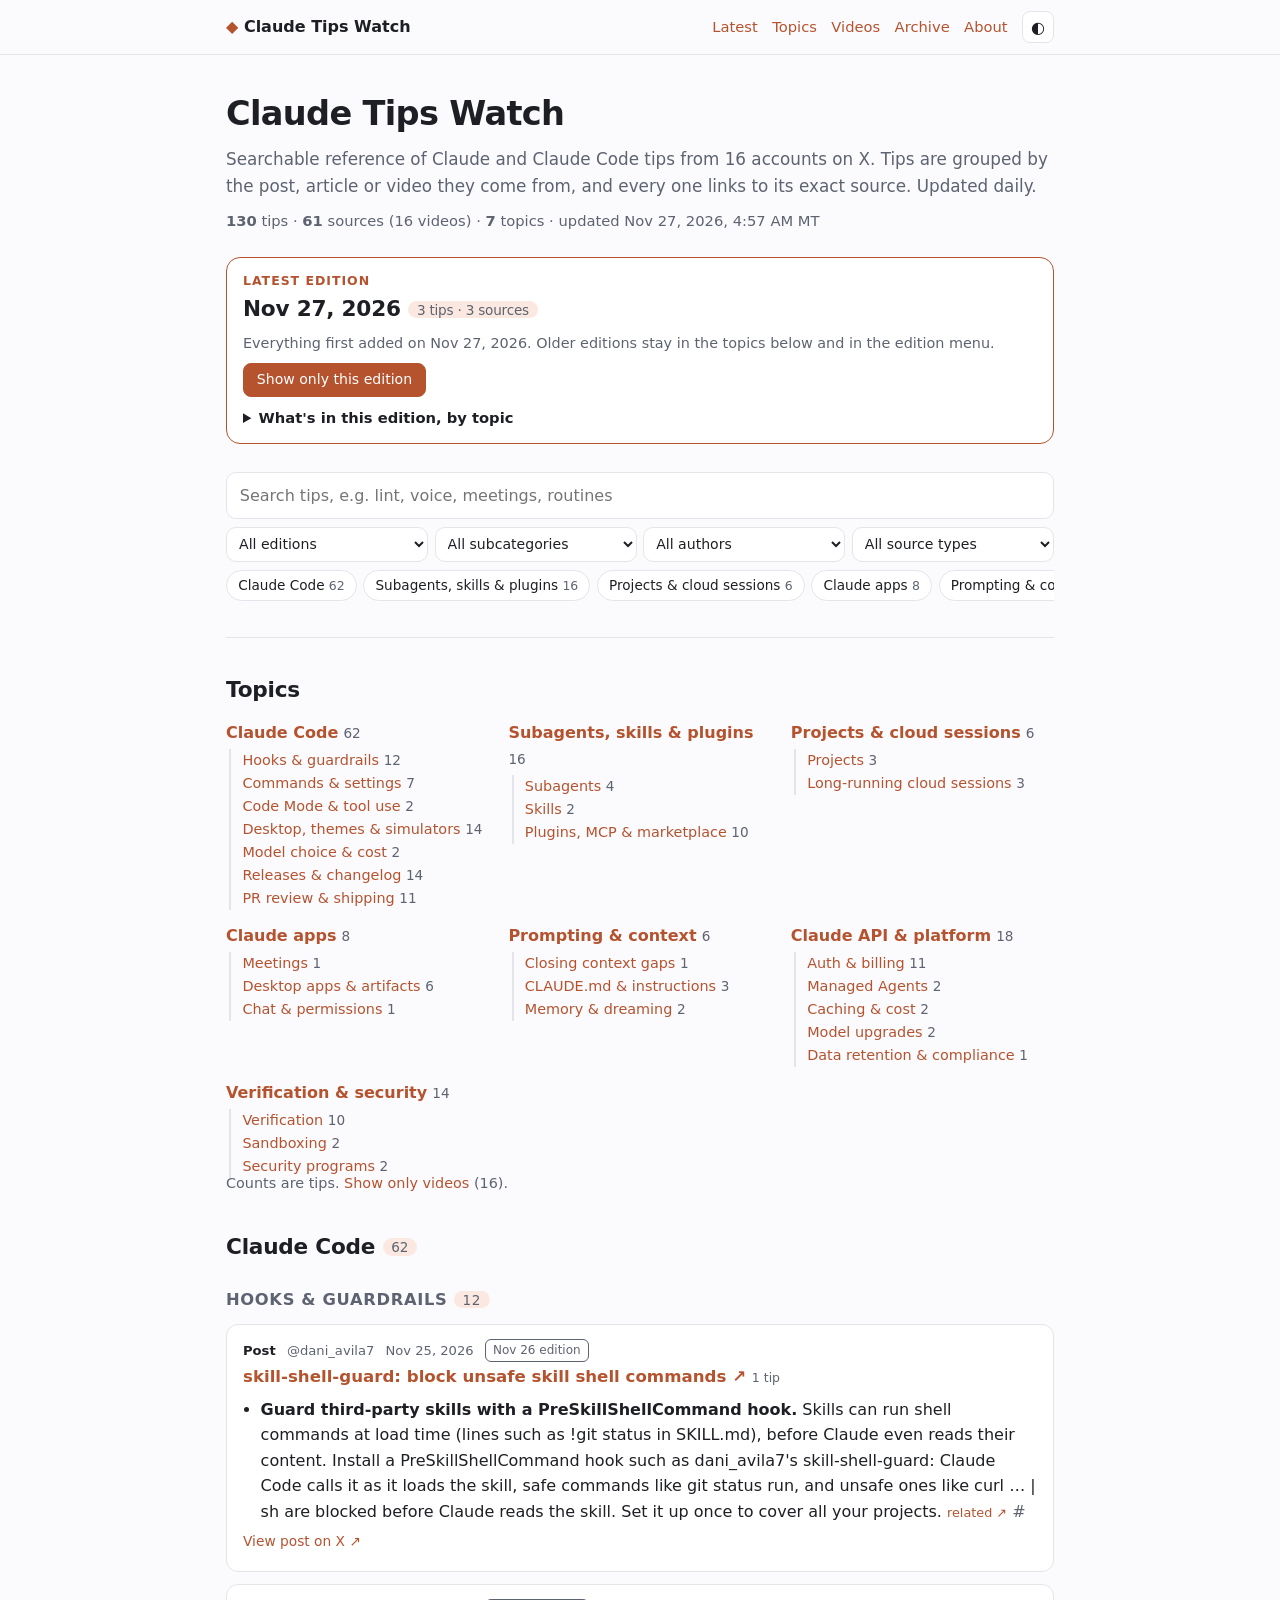
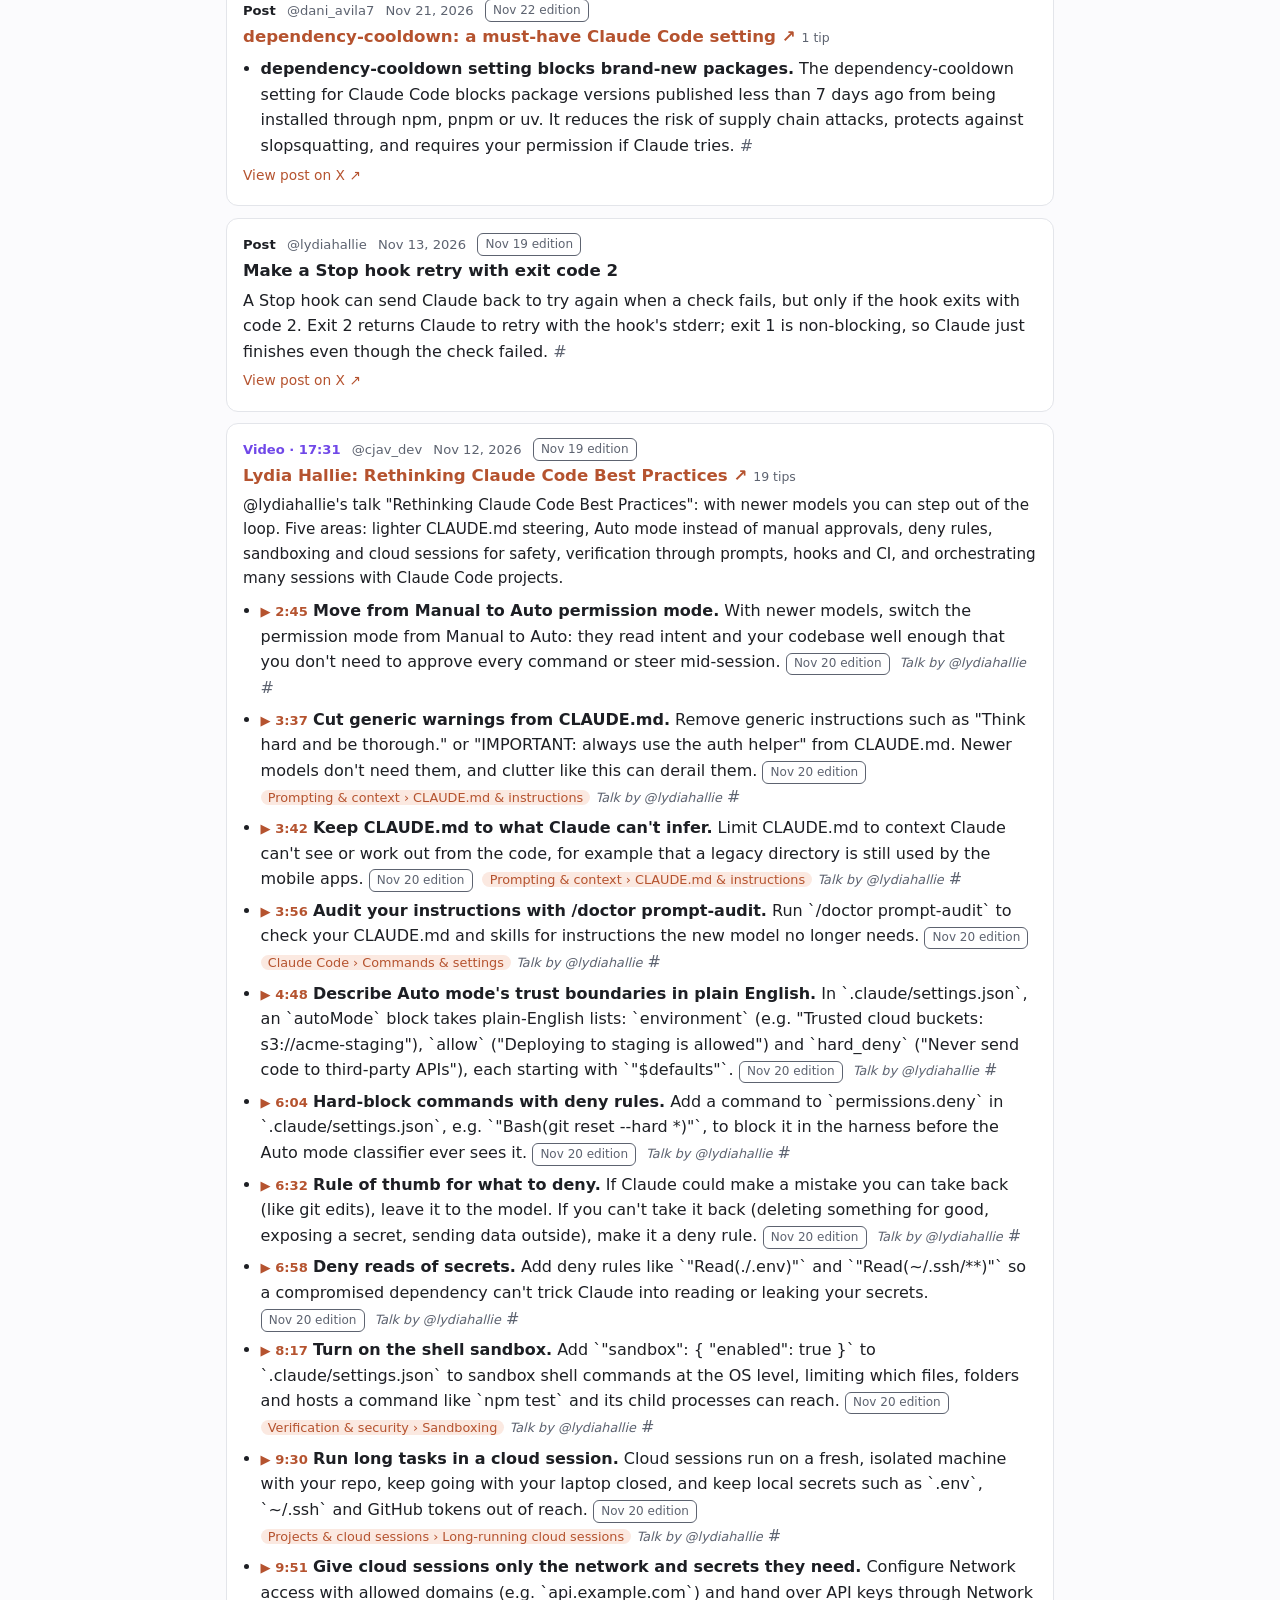
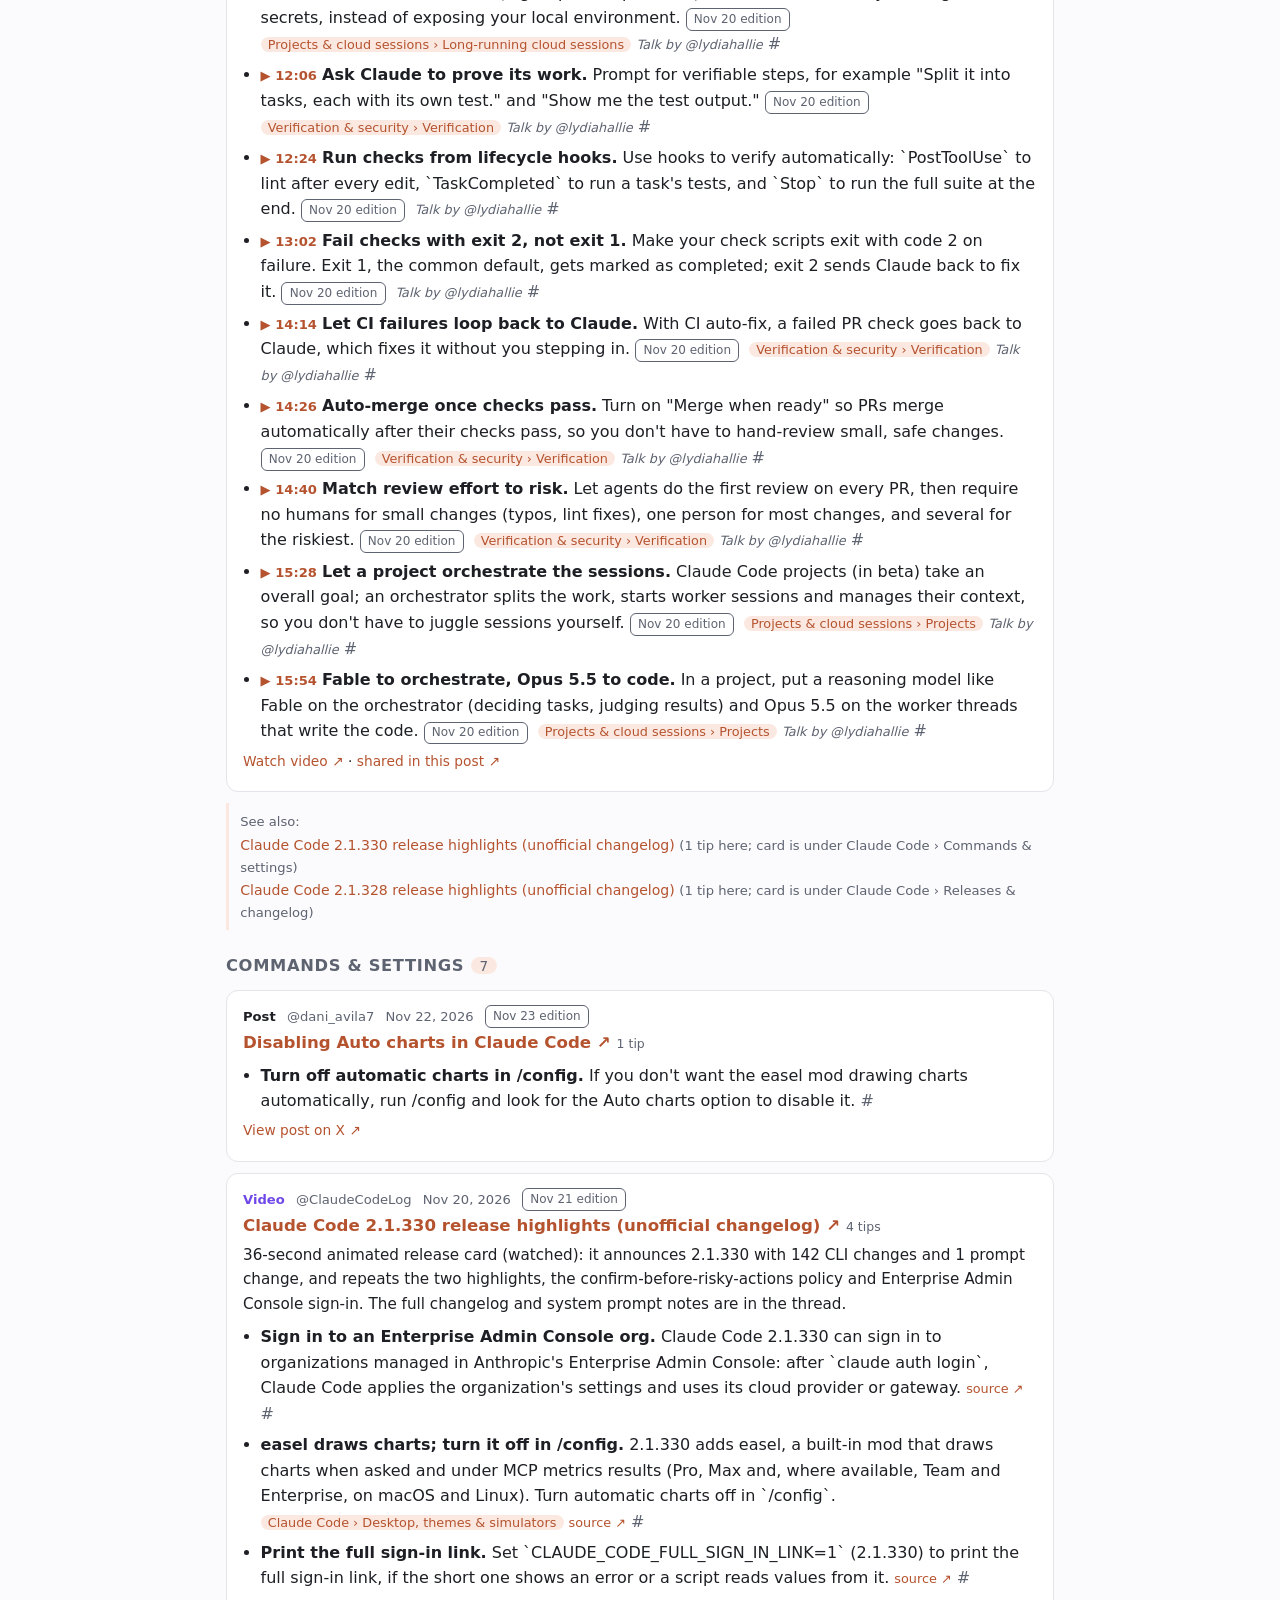
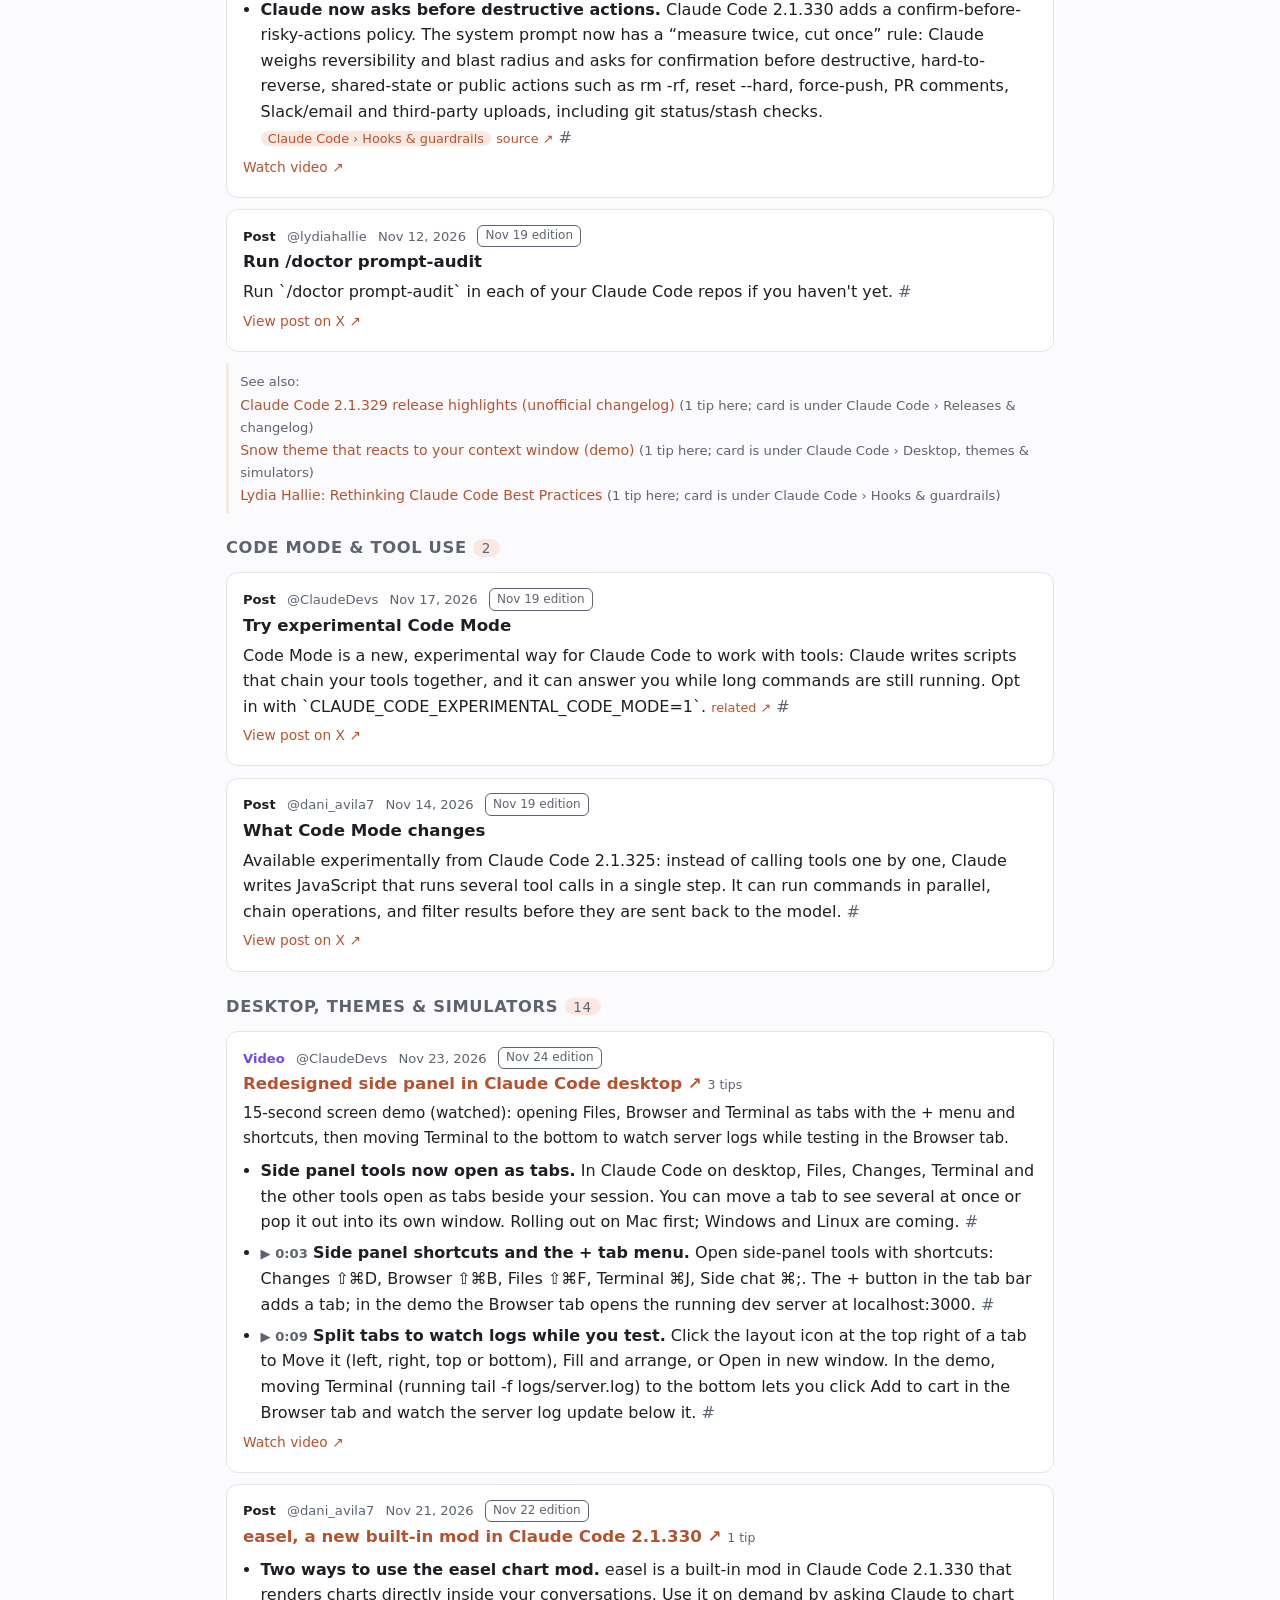
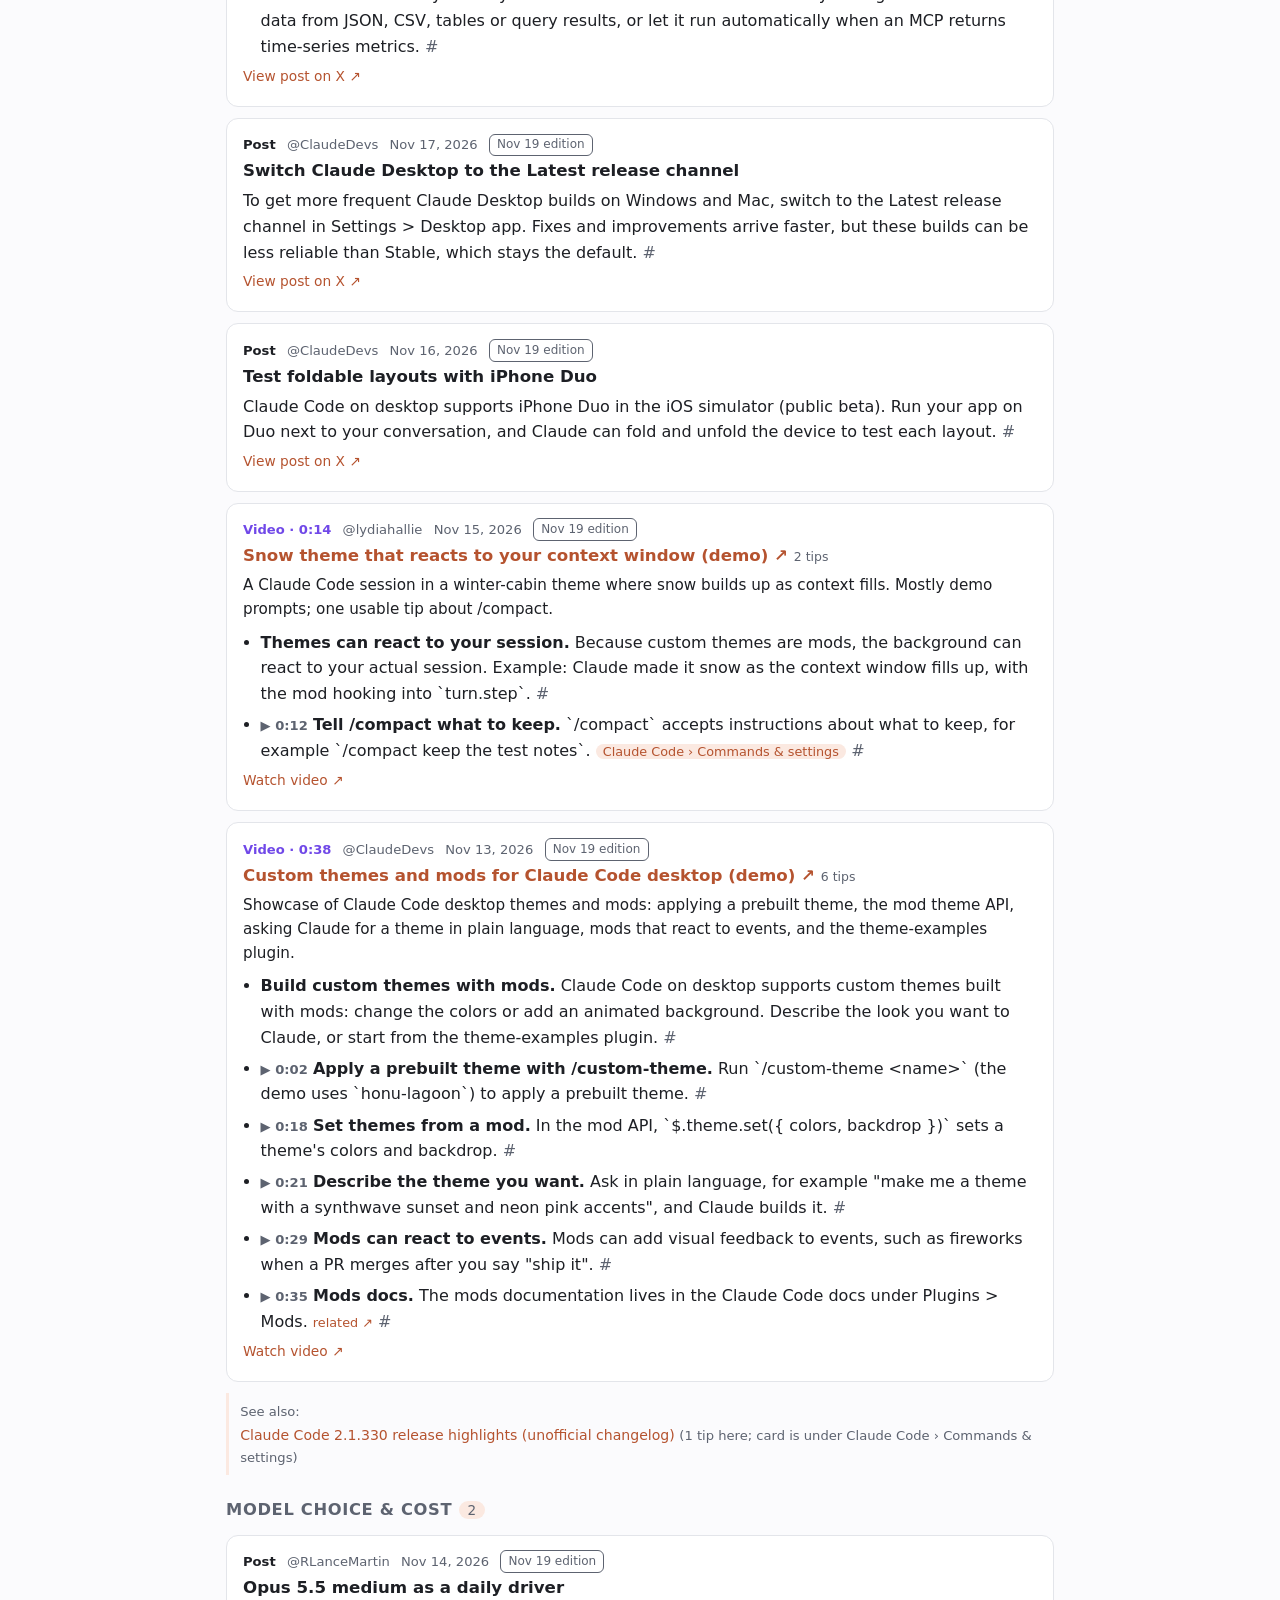
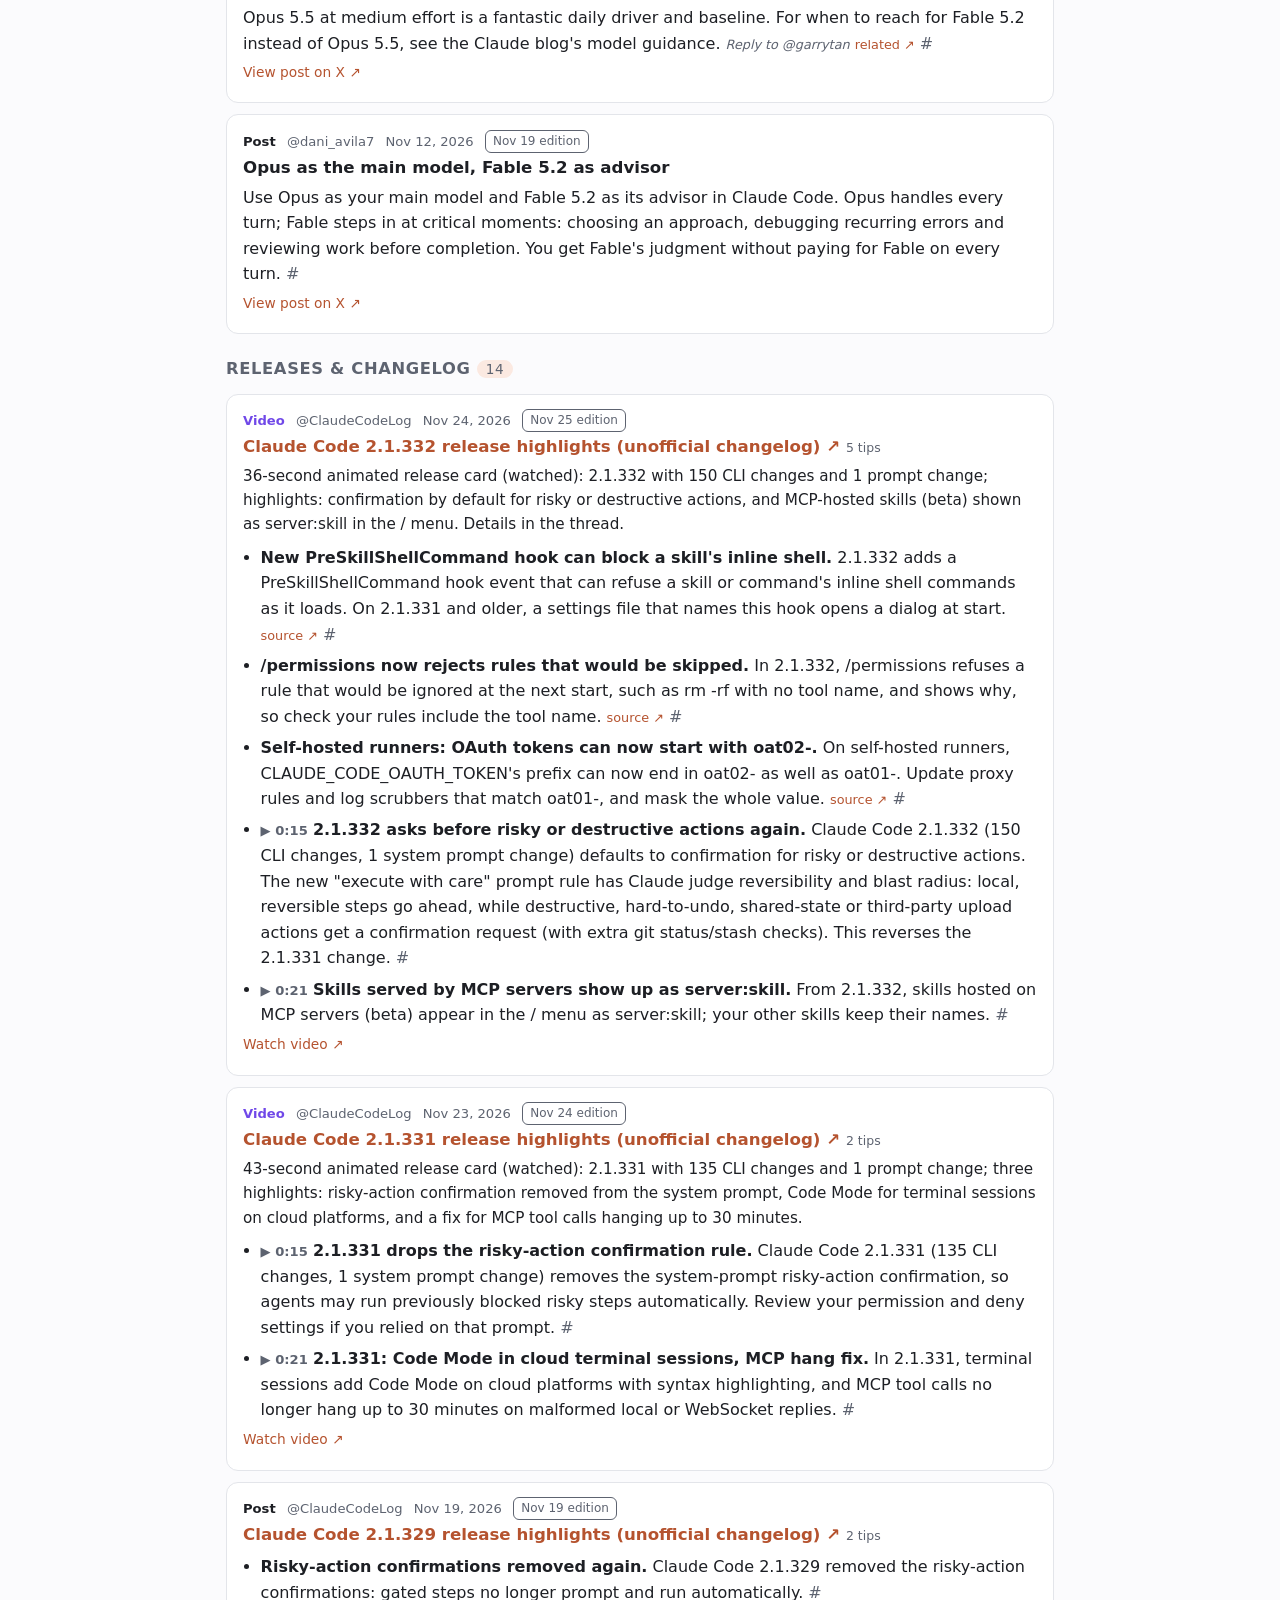
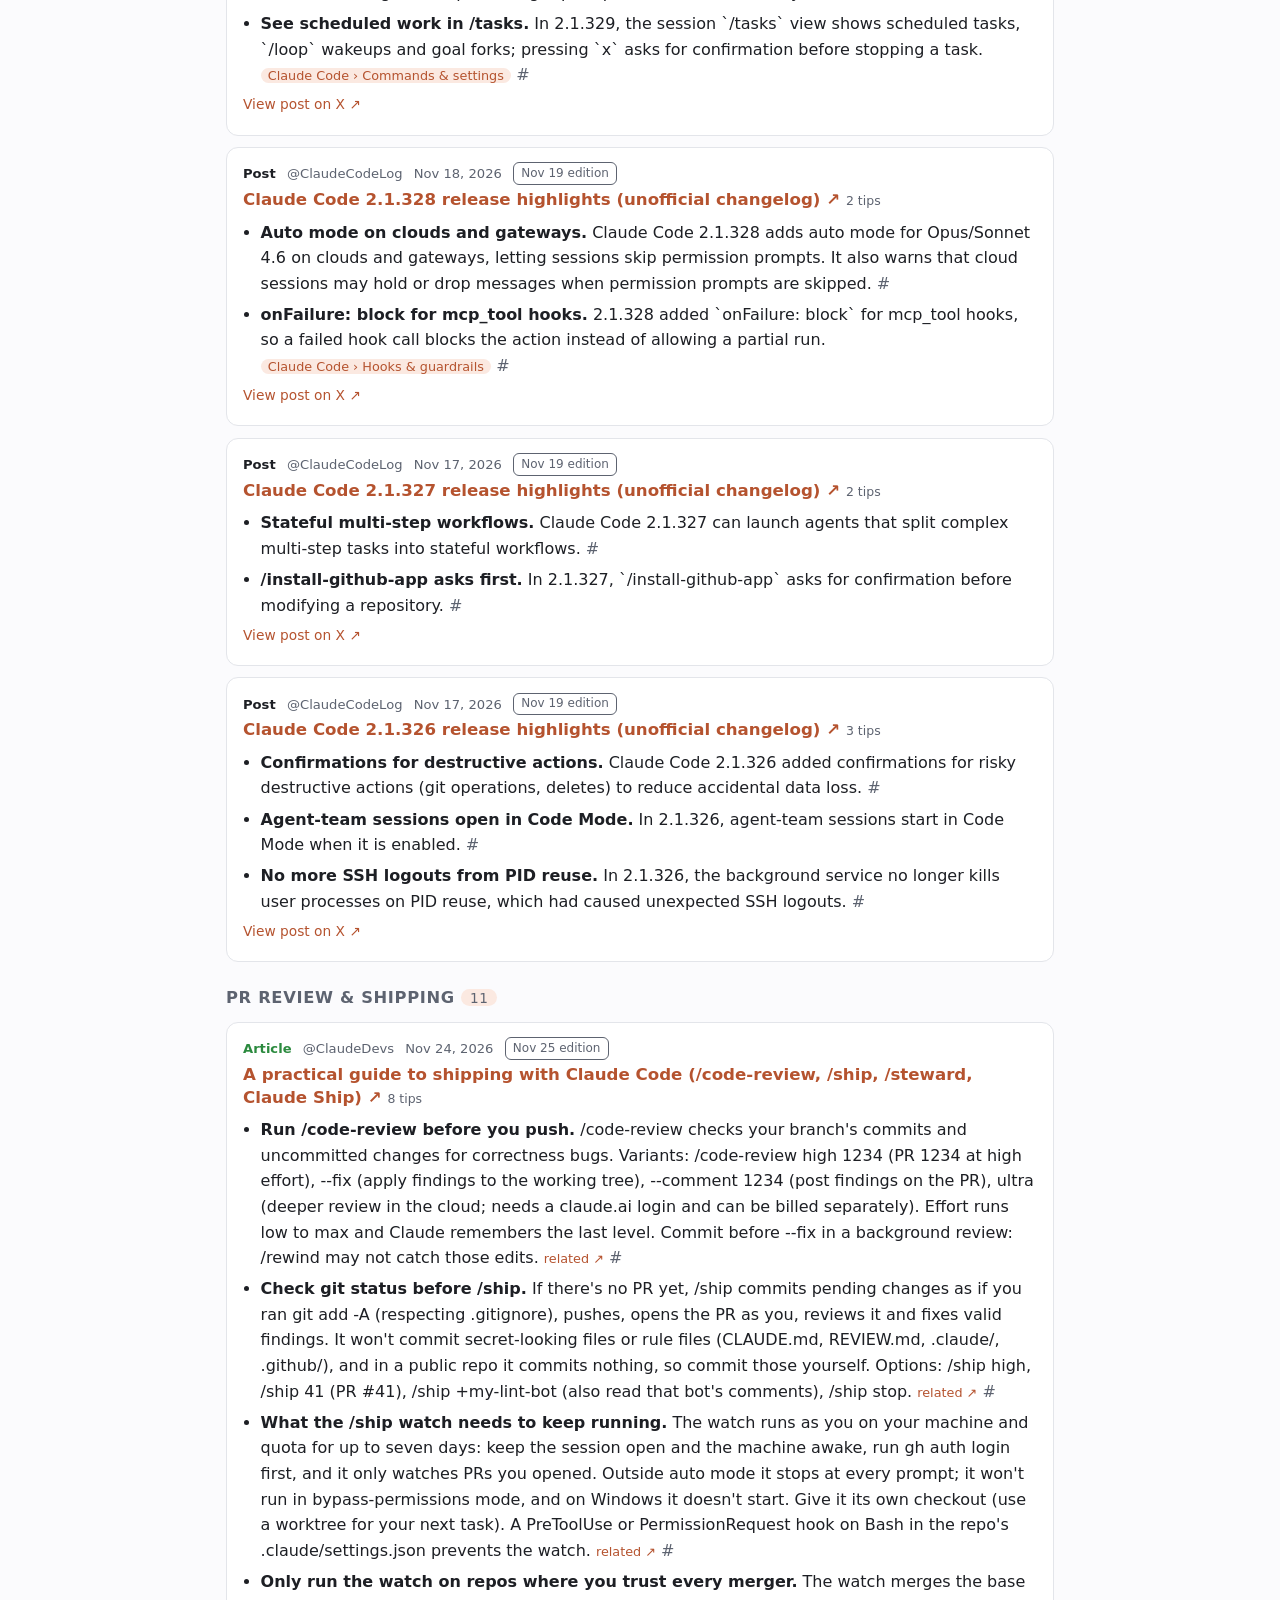
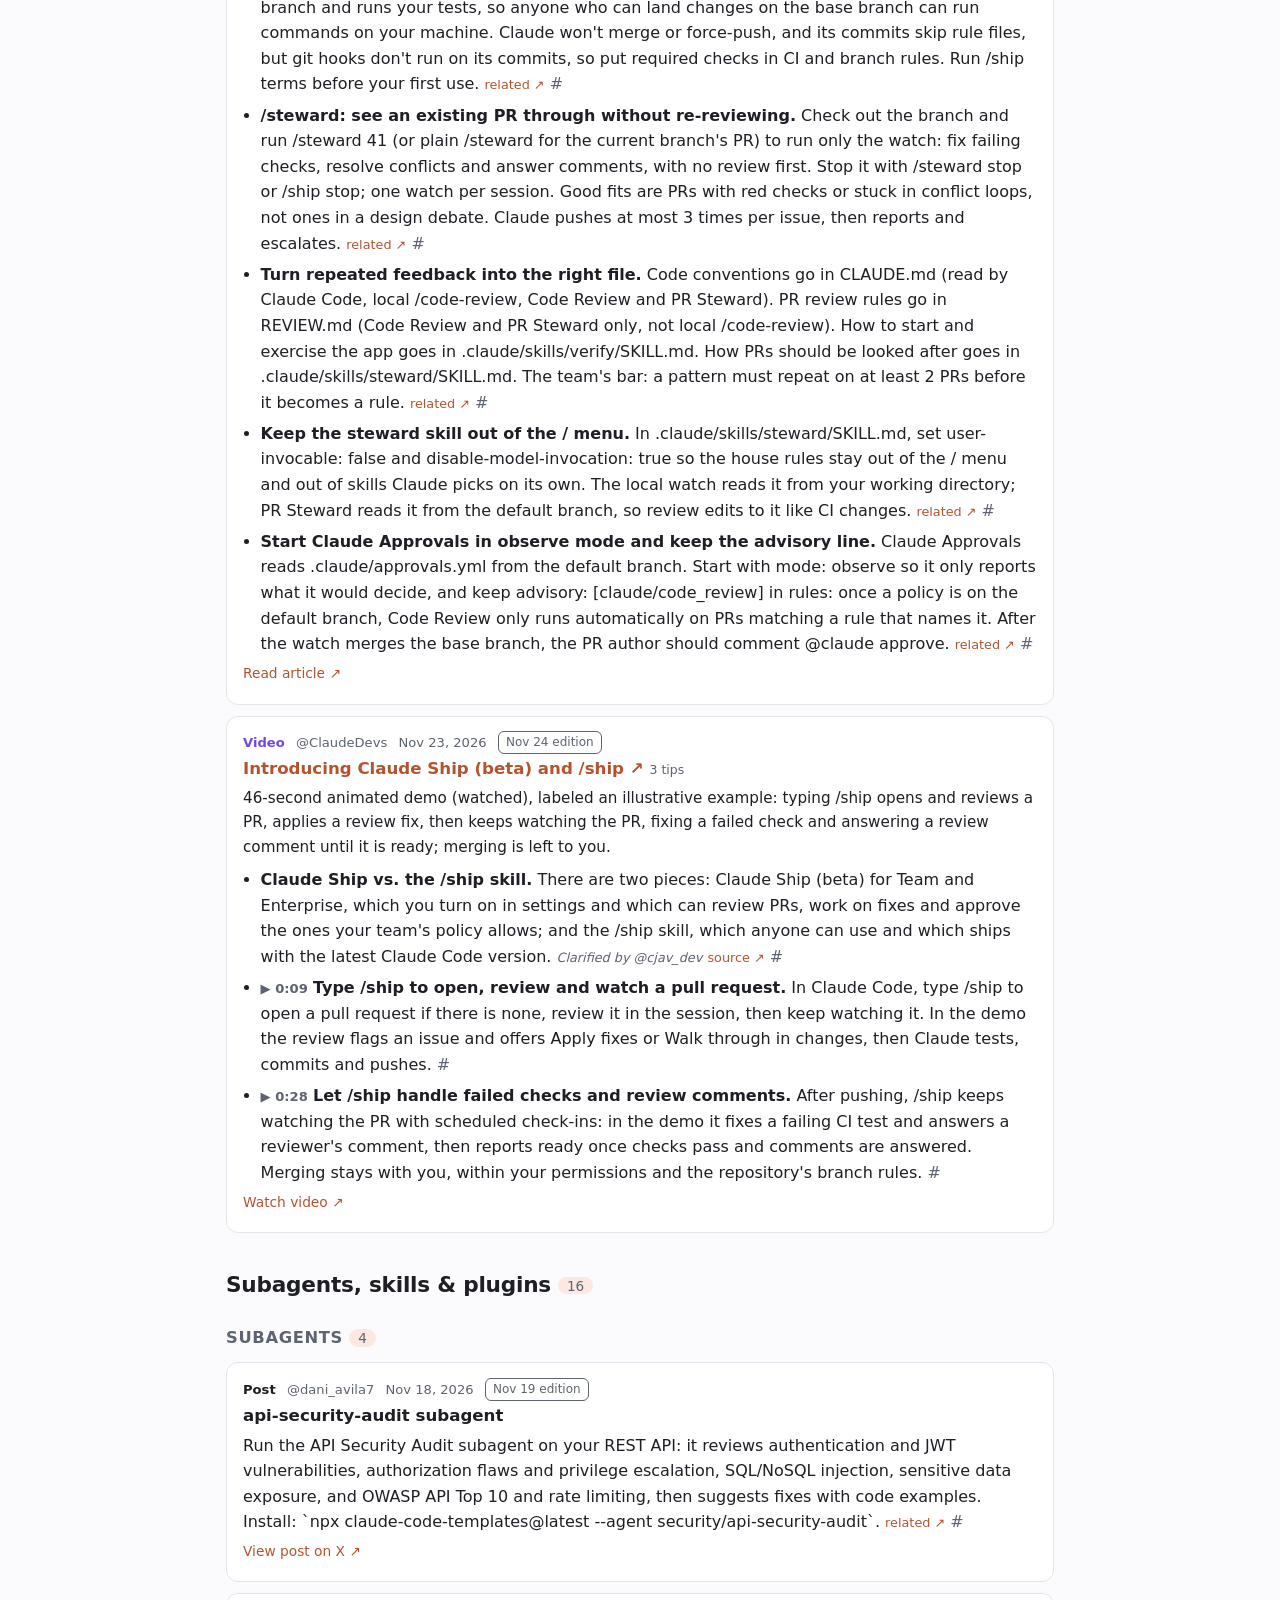
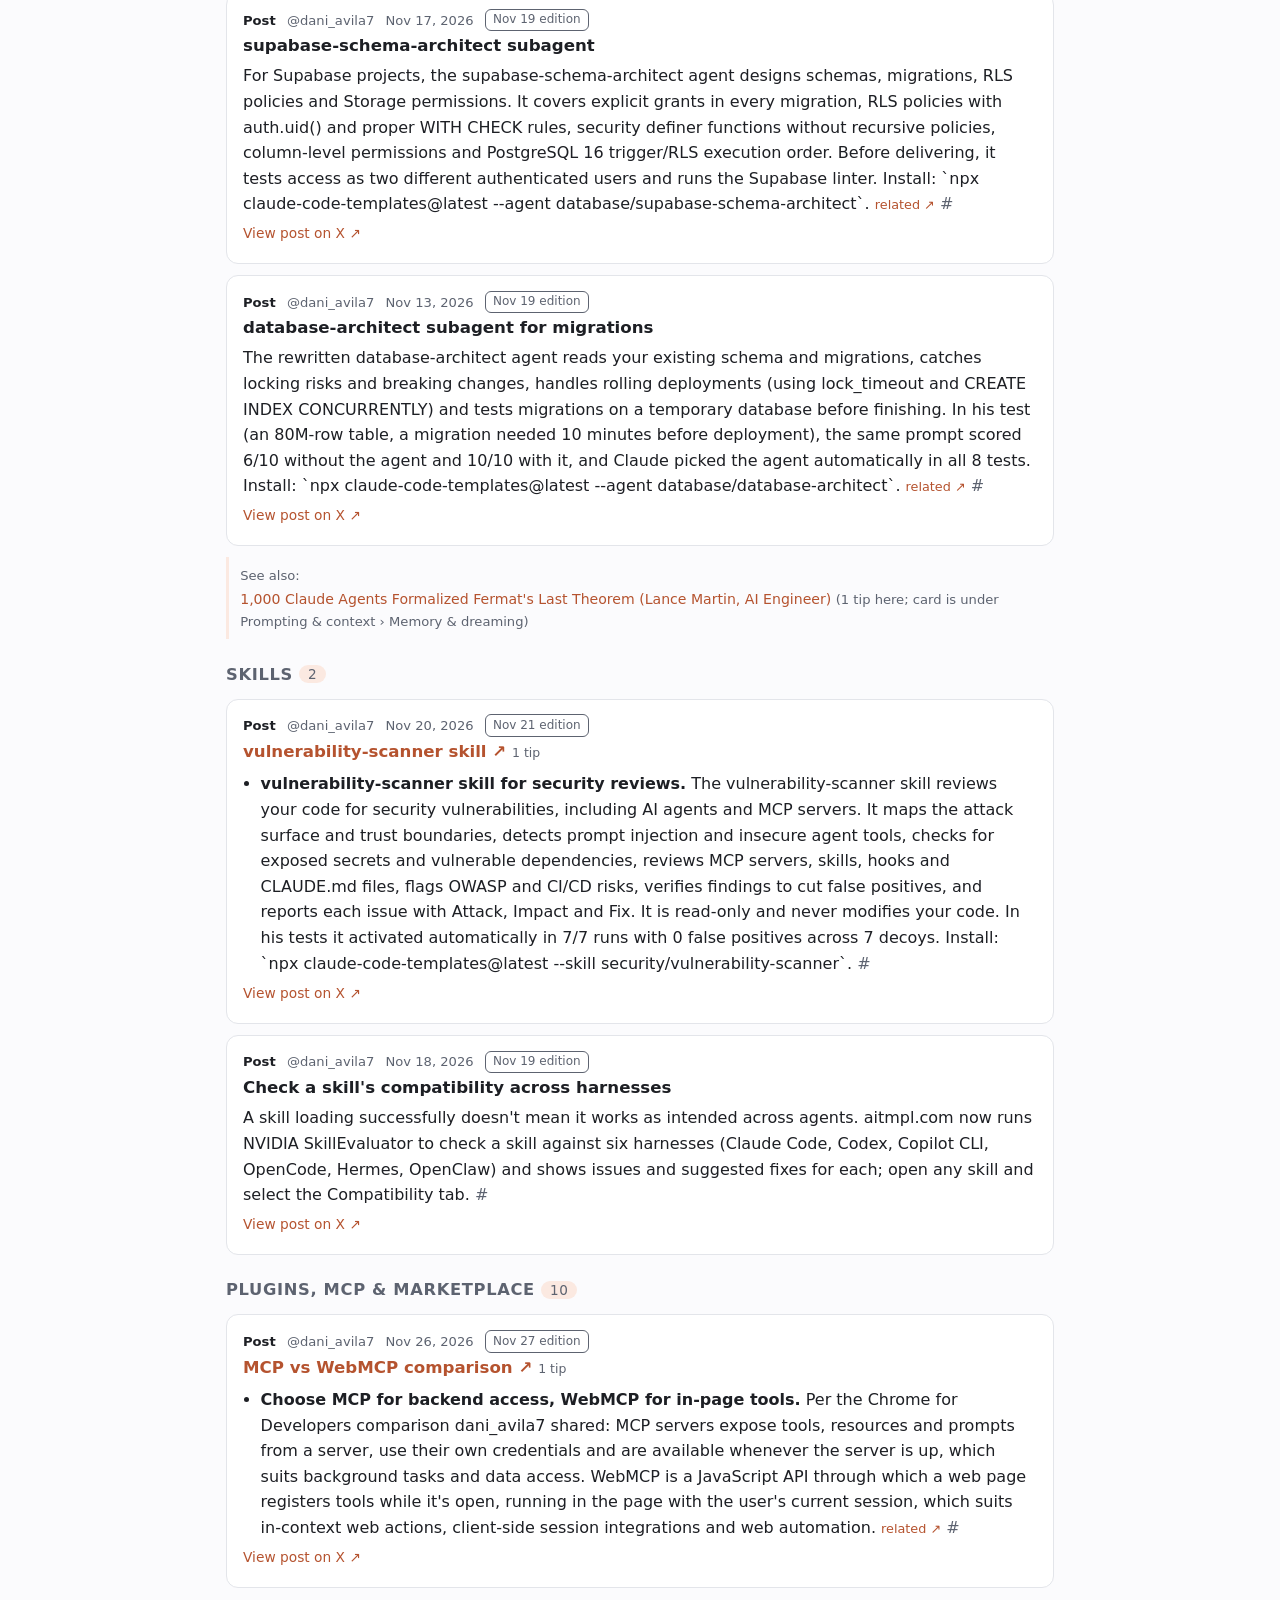
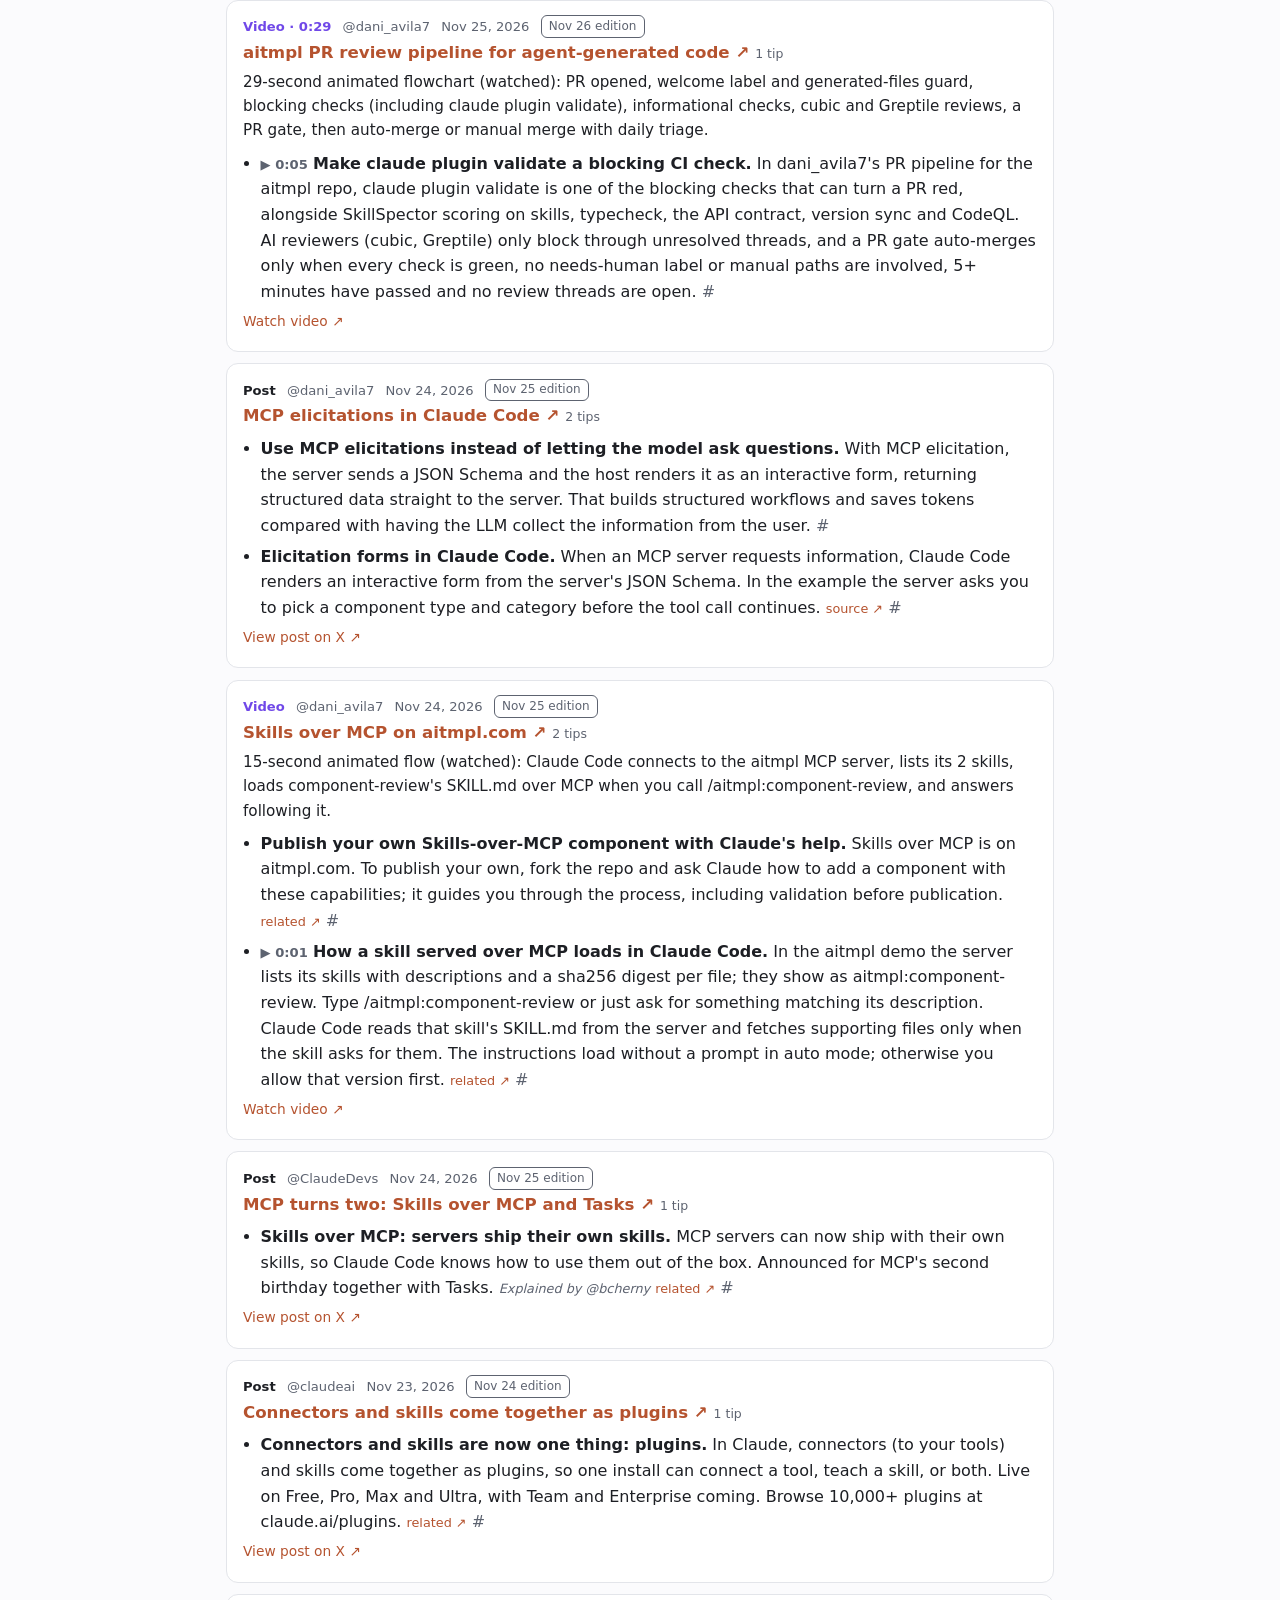
==== commit 7893345b: "Daily update 2026-11-27" ====
--- a/index.html
+++ b/index.html
@@ -4,7 +4,7 @@
 <meta charset="utf-8">
 <meta name="viewport" content="width=device-width, initial-scale=1">
 <title>Claude Tips Watch: Searchable reference of Claude and Claude Code tips from 16 accounts on X</title>
-<meta name="description" content="127 tips from 58 sources across 7 topics on Claude Code, skills and subagents, Projects, Claude apps and the Claude API, each linked to its source.">
+<meta name="description" content="130 tips from 61 sources across 7 topics on Claude Code, skills and subagents, Projects, Claude apps and the Claude API, each linked to its source.">
 <link rel="canonical" href="https://cfmayer.github.io/claude-tips-watch/">
 <meta name="color-scheme" content="light dark">
 <script>(function(){var d=document.documentElement,t=null;try{t=localStorage.getItem('theme')}catch(e){}if(t!=='light'&&t!=='dark'){t=window.matchMedia&&matchMedia('(prefers-color-scheme: dark)').matches?'dark':'light'}d.setAttribute('data-theme',t)})();</script>
@@ -13,7 +13,7 @@
 <link rel="stylesheet" href="assets/site.css?v=4c0a76cf">
 <meta property="og:site_name" content="Claude Tips Watch">
 <meta property="og:title" content="Claude Tips Watch: Searchable reference of Claude and Claude Code tips from 16 accounts on X">
-<meta property="og:description" content="127 tips from 58 sources across 7 topics on Claude Code, skills and subagents, Projects, Claude apps and the Claude API, each linked to its source.">
+<meta property="og:description" content="130 tips from 61 sources across 7 topics on Claude Code, skills and subagents, Projects, Claude apps and the Claude API, each linked to its source.">
 <meta property="og:type" content="website">
 <meta property="og:url" content="https://cfmayer.github.io/claude-tips-watch/">
 </head>
@@ -37,29 +37,29 @@
 <section class="hero">
   <h1>Claude Tips Watch</h1>
   <p class="lede">Searchable reference of Claude and Claude Code tips from 16 accounts on X. Tips are grouped by the post, article or video they come from, and every one links to its exact source. Updated daily.</p>
-  <p class="stats"><strong>127</strong> tips · <strong>58</strong> sources (15 videos) · <strong>7</strong> topics · updated Nov 26, 2026, 5:00 AM MT</p>
-</section>
-<section class="latest" id="latest" data-edition="2026-11-26">
+  <p class="stats"><strong>130</strong> tips · <strong>61</strong> sources (16 videos) · <strong>7</strong> topics · updated Nov 27, 2026, 4:57 AM MT</p>
+</section>
+<section class="latest" id="latest" data-edition="2026-11-27">
   <p class="kicker">Latest edition</p>
-  <h2>Nov 26, 2026 <span class="count">12 tips · 5 sources</span></h2>
-  <p class="hint">Everything first added on Nov 26, 2026. Older editions stay in the topics below and in the edition menu.</p>
-  <div class="latest-actions"><button type="button" class="btn" id="only-latest" data-edition="2026-11-26">Show only this edition</button></div>
-  <details class="edindex"><summary>What's in this edition, by topic</summary><div class="eitopic"><h3>Claude Code</h3><div class="eisub"><h4>Hooks &amp; guardrails</h4><ul><li><a href="#s-x-2125768841779130868">skill-shell-guard: block unsafe skill shell commands</a></li></ul></div></div><div class="eitopic"><h3>Subagents, skills &amp; plugins</h3><div class="eisub"><h4>Subagents</h4><ul><li><a href="#s-yt-wrfbI5eyLAI">1,000 Claude Agents Formalized Fermat&#x27;s Last Theorem (Lance Martin, AI Engineer)</a></li></ul></div><div class="eisub"><h4>Plugins, MCP &amp; marketplace</h4><ul><li><a href="#s-x-2125705822265295140">aitmpl PR review pipeline for agent-generated code</a></li></ul></div></div><div class="eitopic"><h3>Prompting &amp; context</h3><div class="eisub"><h4>CLAUDE.md &amp; instructions</h4><ul><li><a href="#s-x-2125627317263466739">Migrating the Messages API to Rust with verification loops for Claude agents</a></li></ul></div><div class="eisub"><h4>Memory &amp; dreaming</h4><ul><li><a href="#s-yt-wrfbI5eyLAI">1,000 Claude Agents Formalized Fermat&#x27;s Last Theorem (Lance Martin, AI Engineer)</a> <span>2</span></li></ul></div></div><div class="eitopic"><h3>Claude API &amp; platform</h3><div class="eisub"><h4>Managed Agents</h4><ul><li><a href="#s-x-2125609655493615757">Claude Managed Agents cookbook (7 modules)</a></li></ul></div></div><div class="eitopic"><h3>Verification &amp; security</h3><div class="eisub"><h4>Verification</h4><ul><li><a href="#s-x-2125627317263466739">Migrating the Messages API to Rust with verification loops for Claude agents</a> <span>5</span></li></ul></div></div></details>
+  <h2>Nov 27, 2026 <span class="count">3 tips · 3 sources</span></h2>
+  <p class="hint">Everything first added on Nov 27, 2026. Older editions stay in the topics below and in the edition menu.</p>
+  <div class="latest-actions"><button type="button" class="btn" id="only-latest" data-edition="2026-11-27">Show only this edition</button></div>
+  <details class="edindex"><summary>What's in this edition, by topic</summary><div class="eitopic"><h3>Subagents, skills &amp; plugins</h3><div class="eisub"><h4>Plugins, MCP &amp; marketplace</h4><ul><li><a href="#s-x-2126124694877216986">MCP vs WebMCP comparison</a></li></ul></div></div><div class="eitopic"><h3>Claude apps</h3><div class="eisub"><h4>Desktop apps &amp; artifacts</h4><ul><li><a href="#s-x-2126008112033534392">Kids&#x27; leaf-blower game built with Claude</a></li></ul></div></div><div class="eitopic"><h3>Claude API &amp; platform</h3><div class="eisub"><h4>Auth &amp; billing</h4><ul><li><a href="#s-x-2125999147719524580">Monthly API credits on Max and Team plans</a></li></ul></div></div></details>
 </section>
 <div class="controls" role="search">
   <label class="sr" for="q">Search tips</label>
   <input id="q" type="search" placeholder="Search tips, e.g. lint, voice, meetings, routines" autocomplete="off">
   <div class="selects">
-    <label class="sr" for="edition">Edition</label><select id="edition"><option value="">All editions</option><option value="2026-11-26">Nov 26, 2026 (latest) · 12 tips</option><option value="2026-11-25">Nov 25, 2026 · 21 tips</option><option value="2026-11-24">Nov 24, 2026 · 17 tips</option><option value="2026-11-23">Nov 23, 2026 · 1 tips</option><option value="2026-11-22">Nov 22, 2026 · 2 tips</option><option value="2026-11-21">Nov 21, 2026 · 6 tips</option><option value="2026-11-20">Nov 20, 2026 · 19 tips</option><option value="2026-11-19">Nov 19, 2026 · 49 tips</option></select>
-    <label class="sr" for="subcat">Subcategory</label><select id="subcat"><option value="">All subcategories</option><optgroup label="Claude Code"><option value="Claude Code|Hooks &amp; guardrails">Hooks &amp; guardrails (12)</option><option value="Claude Code|Commands &amp; settings">Commands &amp; settings (7)</option><option value="Claude Code|Code Mode &amp; tool use">Code Mode &amp; tool use (2)</option><option value="Claude Code|Desktop, themes &amp; simulators">Desktop, themes &amp; simulators (14)</option><option value="Claude Code|Model choice &amp; cost">Model choice &amp; cost (2)</option><option value="Claude Code|Releases &amp; changelog">Releases &amp; changelog (14)</option><option value="Claude Code|PR review &amp; shipping">PR review &amp; shipping (11)</option></optgroup><optgroup label="Subagents, skills &amp; plugins"><option value="Subagents, skills &amp; plugins|Subagents">Subagents (4)</option><option value="Subagents, skills &amp; plugins|Skills">Skills (2)</option><option value="Subagents, skills &amp; plugins|Plugins, MCP &amp; marketplace">Plugins, MCP &amp; marketplace (9)</option></optgroup><optgroup label="Projects &amp; cloud sessions"><option value="Projects &amp; cloud sessions|Projects">Projects (3)</option><option value="Projects &amp; cloud sessions|Long-running cloud sessions">Long-running cloud sessions (3)</option></optgroup><optgroup label="Claude apps"><option value="Claude apps|Meetings">Meetings (1)</option><option value="Claude apps|Desktop apps &amp; artifacts">Desktop apps &amp; artifacts (5)</option><option value="Claude apps|Chat &amp; permissions">Chat &amp; permissions (1)</option></optgroup><optgroup label="Prompting &amp; context"><option value="Prompting &amp; context|Closing context gaps">Closing context gaps (1)</option><option value="Prompting &amp; context|CLAUDE.md &amp; instructions">CLAUDE.md &amp; instructions (3)</option><option value="Prompting &amp; context|Memory &amp; dreaming">Memory &amp; dreaming (2)</option></optgroup><optgroup label="Claude API &amp; platform"><option value="Claude API &amp; platform|Auth &amp; billing">Auth &amp; billing (10)</option><option value="Claude API &amp; platform|Managed Agents">Managed Agents (2)</option><option value="Claude API &amp; platform|Caching &amp; cost">Caching &amp; cost (2)</option><option value="Claude API &amp; platform|Model upgrades">Model upgrades (2)</option><option value="Claude API &amp; platform|Data retention &amp; compliance">Data retention &amp; compliance (1)</option></optgroup><optgroup label="Verification &amp; security"><option value="Verification &amp; security|Verification">Verification (10)</option><option value="Verification &amp; security|Sandboxing">Sandboxing (2)</option><option value="Verification &amp; security|Security programs">Security programs (2)</option></optgroup></select>
-    <label class="sr" for="author">Author</label><select id="author"><option value="">All authors</option><option value="alexalbert__">@alexalbert__</option><option value="AnthropicAI">@AnthropicAI</option><option value="cjav_dev">@cjav_dev</option><option value="claudeai">@claudeai</option><option value="ClaudeCodeLog">@ClaudeCodeLog</option><option value="ClaudeDevs">@ClaudeDevs</option><option value="dani_avila7">@dani_avila7</option><option value="felixrieseberg">@felixrieseberg</option><option value="lydiahallie">@lydiahallie</option><option value="RLanceMartin">@RLanceMartin</option><option value="simonw">@simonw</option></select>
-    <label class="sr" for="type">Source type</label><select id="type"><option value="">All source types</option><option value="post">Posts (39)</option><option value="article">Articles (3)</option><option value="video">Videos (15)</option><option value="thread">Threads (1)</option></select>
+    <label class="sr" for="edition">Edition</label><select id="edition"><option value="">All editions</option><option value="2026-11-27">Nov 27, 2026 (latest) · 3 tips</option><option value="2026-11-26">Nov 26, 2026 · 12 tips</option><option value="2026-11-25">Nov 25, 2026 · 21 tips</option><option value="2026-11-24">Nov 24, 2026 · 17 tips</option><option value="2026-11-23">Nov 23, 2026 · 1 tips</option><option value="2026-11-22">Nov 22, 2026 · 2 tips</option><option value="2026-11-21">Nov 21, 2026 · 6 tips</option><option value="2026-11-20">Nov 20, 2026 · 19 tips</option><option value="2026-11-19">Nov 19, 2026 · 49 tips</option></select>
+    <label class="sr" for="subcat">Subcategory</label><select id="subcat"><option value="">All subcategories</option><optgroup label="Claude Code"><option value="Claude Code|Hooks &amp; guardrails">Hooks &amp; guardrails (12)</option><option value="Claude Code|Commands &amp; settings">Commands &amp; settings (7)</option><option value="Claude Code|Code Mode &amp; tool use">Code Mode &amp; tool use (2)</option><option value="Claude Code|Desktop, themes &amp; simulators">Desktop, themes &amp; simulators (14)</option><option value="Claude Code|Model choice &amp; cost">Model choice &amp; cost (2)</option><option value="Claude Code|Releases &amp; changelog">Releases &amp; changelog (14)</option><option value="Claude Code|PR review &amp; shipping">PR review &amp; shipping (11)</option></optgroup><optgroup label="Subagents, skills &amp; plugins"><option value="Subagents, skills &amp; plugins|Subagents">Subagents (4)</option><option value="Subagents, skills &amp; plugins|Skills">Skills (2)</option><option value="Subagents, skills &amp; plugins|Plugins, MCP &amp; marketplace">Plugins, MCP &amp; marketplace (10)</option></optgroup><optgroup label="Projects &amp; cloud sessions"><option value="Projects &amp; cloud sessions|Projects">Projects (3)</option><option value="Projects &amp; cloud sessions|Long-running cloud sessions">Long-running cloud sessions (3)</option></optgroup><optgroup label="Claude apps"><option value="Claude apps|Meetings">Meetings (1)</option><option value="Claude apps|Desktop apps &amp; artifacts">Desktop apps &amp; artifacts (6)</option><option value="Claude apps|Chat &amp; permissions">Chat &amp; permissions (1)</option></optgroup><optgroup label="Prompting &amp; context"><option value="Prompting &amp; context|Closing context gaps">Closing context gaps (1)</option><option value="Prompting &amp; context|CLAUDE.md &amp; instructions">CLAUDE.md &amp; instructions (3)</option><option value="Prompting &amp; context|Memory &amp; dreaming">Memory &amp; dreaming (2)</option></optgroup><optgroup label="Claude API &amp; platform"><option value="Claude API &amp; platform|Auth &amp; billing">Auth &amp; billing (11)</option><option value="Claude API &amp; platform|Managed Agents">Managed Agents (2)</option><option value="Claude API &amp; platform|Caching &amp; cost">Caching &amp; cost (2)</option><option value="Claude API &amp; platform|Model upgrades">Model upgrades (2)</option><option value="Claude API &amp; platform|Data retention &amp; compliance">Data retention &amp; compliance (1)</option></optgroup><optgroup label="Verification &amp; security"><option value="Verification &amp; security|Verification">Verification (10)</option><option value="Verification &amp; security|Sandboxing">Sandboxing (2)</option><option value="Verification &amp; security|Security programs">Security programs (2)</option></optgroup></select>
+    <label class="sr" for="author">Author</label><select id="author"><option value="">All authors</option><option value="adocomplete">@adocomplete</option><option value="alexalbert__">@alexalbert__</option><option value="AnthropicAI">@AnthropicAI</option><option value="cjav_dev">@cjav_dev</option><option value="claudeai">@claudeai</option><option value="ClaudeCodeLog">@ClaudeCodeLog</option><option value="ClaudeDevs">@ClaudeDevs</option><option value="dani_avila7">@dani_avila7</option><option value="felixrieseberg">@felixrieseberg</option><option value="lydiahallie">@lydiahallie</option><option value="RLanceMartin">@RLanceMartin</option><option value="simonw">@simonw</option></select>
+    <label class="sr" for="type">Source type</label><select id="type"><option value="">All source types</option><option value="post">Posts (41)</option><option value="article">Articles (3)</option><option value="video">Videos (16)</option><option value="thread">Threads (1)</option></select>
   </div>
-  <div class="chips" aria-label="Filter by topic"><button type="button" class="chip" data-topic="Claude Code" aria-pressed="false">Claude Code <span>62</span></button><button type="button" class="chip" data-topic="Subagents, skills &amp; plugins" aria-pressed="false">Subagents, skills &amp; plugins <span>15</span></button><button type="button" class="chip" data-topic="Projects &amp; cloud sessions" aria-pressed="false">Projects &amp; cloud sessions <span>6</span></button><button type="button" class="chip" data-topic="Claude apps" aria-pressed="false">Claude apps <span>7</span></button><button type="button" class="chip" data-topic="Prompting &amp; context" aria-pressed="false">Prompting &amp; context <span>6</span></button><button type="button" class="chip" data-topic="Claude API &amp; platform" aria-pressed="false">Claude API &amp; platform <span>17</span></button><button type="button" class="chip" data-topic="Verification &amp; security" aria-pressed="false">Verification &amp; security <span>14</span></button></div>
+  <div class="chips" aria-label="Filter by topic"><button type="button" class="chip" data-topic="Claude Code" aria-pressed="false">Claude Code <span>62</span></button><button type="button" class="chip" data-topic="Subagents, skills &amp; plugins" aria-pressed="false">Subagents, skills &amp; plugins <span>16</span></button><button type="button" class="chip" data-topic="Projects &amp; cloud sessions" aria-pressed="false">Projects &amp; cloud sessions <span>6</span></button><button type="button" class="chip" data-topic="Claude apps" aria-pressed="false">Claude apps <span>8</span></button><button type="button" class="chip" data-topic="Prompting &amp; context" aria-pressed="false">Prompting &amp; context <span>6</span></button><button type="button" class="chip" data-topic="Claude API &amp; platform" aria-pressed="false">Claude API &amp; platform <span>18</span></button><button type="button" class="chip" data-topic="Verification &amp; security" aria-pressed="false">Verification &amp; security <span>14</span></button></div>
   <p id="status" class="status" aria-live="polite"></p>
 </div>
-<nav class="toc" id="topics" aria-label="Topics"><h2>Topics</h2><ul class="tocl"><li><a class="tt" href="#t-claude-code">Claude Code</a> <span>62</span><ul><li><a href="#sc-claude-code-hooks-guardrails">Hooks &amp; guardrails</a> <span>12</span></li><li><a href="#sc-claude-code-commands-settings">Commands &amp; settings</a> <span>7</span></li><li><a href="#sc-claude-code-code-mode-tool-use">Code Mode &amp; tool use</a> <span>2</span></li><li><a href="#sc-claude-code-desktop-themes-simulators">Desktop, themes &amp; simulators</a> <span>14</span></li><li><a href="#sc-claude-code-model-choice-cost">Model choice &amp; cost</a> <span>2</span></li><li><a href="#sc-claude-code-releases-changelog">Releases &amp; changelog</a> <span>14</span></li><li><a href="#sc-claude-code-pr-review-shipping">PR review &amp; shipping</a> <span>11</span></li></ul></li><li><a class="tt" href="#t-subagents-skills-plugins">Subagents, skills &amp; plugins</a> <span>15</span><ul><li><a href="#sc-subagents-skills-plugins-subagents">Subagents</a> <span>4</span></li><li><a href="#sc-subagents-skills-plugins-skills">Skills</a> <span>2</span></li><li><a href="#sc-subagents-skills-plugins-plugins-mcp-marketplace">Plugins, MCP &amp; marketplace</a> <span>9</span></li></ul></li><li><a class="tt" href="#t-projects-cloud-sessions">Projects &amp; cloud sessions</a> <span>6</span><ul><li><a href="#sc-projects-cloud-sessions-projects">Projects</a> <span>3</span></li><li><a href="#sc-projects-cloud-sessions-long-running-cloud-sessions">Long-running cloud sessions</a> <span>3</span></li></ul></li><li><a class="tt" href="#t-claude-apps">Claude apps</a> <span>7</span><ul><li><a href="#sc-claude-apps-meetings">Meetings</a> <span>1</span></li><li><a href="#sc-claude-apps-desktop-apps-artifacts">Desktop apps &amp; artifacts</a> <span>5</span></li><li><a href="#sc-claude-apps-chat-permissions">Chat &amp; permissions</a> <span>1</span></li></ul></li><li><a class="tt" href="#t-prompting-context">Prompting &amp; context</a> <span>6</span><ul><li><a href="#sc-prompting-context-closing-context-gaps">Closing context gaps</a> <span>1</span></li><li><a href="#sc-prompting-context-claude-md-instructions">CLAUDE.md &amp; instructions</a> <span>3</span></li><li><a href="#sc-prompting-context-memory-dreaming">Memory &amp; dreaming</a> <span>2</span></li></ul></li><li><a class="tt" href="#t-claude-api-platform">Claude API &amp; platform</a> <span>17</span><ul><li><a href="#sc-claude-api-platform-auth-billing">Auth &amp; billing</a> <span>10</span></li><li><a href="#sc-claude-api-platform-managed-agents">Managed Agents</a> <span>2</span></li><li><a href="#sc-claude-api-platform-caching-cost">Caching &amp; cost</a> <span>2</span></li><li><a href="#sc-claude-api-platform-model-upgrades">Model upgrades</a> <span>2</span></li><li><a href="#sc-claude-api-platform-data-retention-compliance">Data retention &amp; compliance</a> <span>1</span></li></ul></li><li><a class="tt" href="#t-verification-security">Verification &amp; security</a> <span>14</span><ul><li><a href="#sc-verification-security-verification">Verification</a> <span>10</span></li><li><a href="#sc-verification-security-sandboxing">Sandboxing</a> <span>2</span></li><li><a href="#sc-verification-security-security-programs">Security programs</a> <span>2</span></li></ul></li></ul>
-<p class="hint">Counts are tips. <a href="?type=video#topics">Show only videos</a> (15).</p></nav>
+<nav class="toc" id="topics" aria-label="Topics"><h2>Topics</h2><ul class="tocl"><li><a class="tt" href="#t-claude-code">Claude Code</a> <span>62</span><ul><li><a href="#sc-claude-code-hooks-guardrails">Hooks &amp; guardrails</a> <span>12</span></li><li><a href="#sc-claude-code-commands-settings">Commands &amp; settings</a> <span>7</span></li><li><a href="#sc-claude-code-code-mode-tool-use">Code Mode &amp; tool use</a> <span>2</span></li><li><a href="#sc-claude-code-desktop-themes-simulators">Desktop, themes &amp; simulators</a> <span>14</span></li><li><a href="#sc-claude-code-model-choice-cost">Model choice &amp; cost</a> <span>2</span></li><li><a href="#sc-claude-code-releases-changelog">Releases &amp; changelog</a> <span>14</span></li><li><a href="#sc-claude-code-pr-review-shipping">PR review &amp; shipping</a> <span>11</span></li></ul></li><li><a class="tt" href="#t-subagents-skills-plugins">Subagents, skills &amp; plugins</a> <span>16</span><ul><li><a href="#sc-subagents-skills-plugins-subagents">Subagents</a> <span>4</span></li><li><a href="#sc-subagents-skills-plugins-skills">Skills</a> <span>2</span></li><li><a href="#sc-subagents-skills-plugins-plugins-mcp-marketplace">Plugins, MCP &amp; marketplace</a> <span>10</span></li></ul></li><li><a class="tt" href="#t-projects-cloud-sessions">Projects &amp; cloud sessions</a> <span>6</span><ul><li><a href="#sc-projects-cloud-sessions-projects">Projects</a> <span>3</span></li><li><a href="#sc-projects-cloud-sessions-long-running-cloud-sessions">Long-running cloud sessions</a> <span>3</span></li></ul></li><li><a class="tt" href="#t-claude-apps">Claude apps</a> <span>8</span><ul><li><a href="#sc-claude-apps-meetings">Meetings</a> <span>1</span></li><li><a href="#sc-claude-apps-desktop-apps-artifacts">Desktop apps &amp; artifacts</a> <span>6</span></li><li><a href="#sc-claude-apps-chat-permissions">Chat &amp; permissions</a> <span>1</span></li></ul></li><li><a class="tt" href="#t-prompting-context">Prompting &amp; context</a> <span>6</span><ul><li><a href="#sc-prompting-context-closing-context-gaps">Closing context gaps</a> <span>1</span></li><li><a href="#sc-prompting-context-claude-md-instructions">CLAUDE.md &amp; instructions</a> <span>3</span></li><li><a href="#sc-prompting-context-memory-dreaming">Memory &amp; dreaming</a> <span>2</span></li></ul></li><li><a class="tt" href="#t-claude-api-platform">Claude API &amp; platform</a> <span>18</span><ul><li><a href="#sc-claude-api-platform-auth-billing">Auth &amp; billing</a> <span>11</span></li><li><a href="#sc-claude-api-platform-managed-agents">Managed Agents</a> <span>2</span></li><li><a href="#sc-claude-api-platform-caching-cost">Caching &amp; cost</a> <span>2</span></li><li><a href="#sc-claude-api-platform-model-upgrades">Model upgrades</a> <span>2</span></li><li><a href="#sc-claude-api-platform-data-retention-compliance">Data retention &amp; compliance</a> <span>1</span></li></ul></li><li><a class="tt" href="#t-verification-security">Verification &amp; security</a> <span>14</span><ul><li><a href="#sc-verification-security-verification">Verification</a> <span>10</span></li><li><a href="#sc-verification-security-sandboxing">Sandboxing</a> <span>2</span></li><li><a href="#sc-verification-security-security-programs">Security programs</a> <span>2</span></li></ul></li></ul>
+<p class="hint">Counts are tips. <a href="?type=video#topics">Show only videos</a> (16).</p></nav>
 <div id="browse">
 <section class="topic" id="t-claude-code" data-topic="Claude Code"><h2>Claude Code <span class="count">62</span></h2>
 <section class="subcat" id="sc-claude-code-hooks-guardrails" data-subcat="Claude Code|Hooks &amp; guardrails"><h3 class="sch">Hooks &amp; guardrails <span class="count">12</span></h3>
@@ -384,7 +384,7 @@
 
 </section>
 </section>
-<section class="topic" id="t-subagents-skills-plugins" data-topic="Subagents, skills &amp; plugins"><h2>Subagents, skills &amp; plugins <span class="count">15</span></h2>
+<section class="topic" id="t-subagents-skills-plugins" data-topic="Subagents, skills &amp; plugins"><h2>Subagents, skills &amp; plugins <span class="count">16</span></h2>
 <section class="subcat" id="sc-subagents-skills-plugins-subagents" data-subcat="Subagents, skills &amp; plugins|Subagents"><h3 class="sch">Subagents <span class="count">4</span></h3>
 <article id="s-x-2123268852196786589" class="card compact" data-type="post" data-author="dani_avila7" data-edition="2026-11-19" data-topic="Subagents, skills &amp; plugins" data-subcat="Subagents, skills &amp; plugins|Subagents" data-head="api-security-audit subagent dani_avila7  post subagents, skills &amp; plugins subagents" data-n="1">
 <div class="meta"><span class="type post">Post</span> <span>@dani_avila7</span> <time datetime="2026-11-18">Nov 18, 2026</time> <span class="badge ed" title="Edition that first added this">Nov 19 edition</span></div>
@@ -432,7 +432,16 @@
 </article>
 
 </section>
-<section class="subcat" id="sc-subagents-skills-plugins-plugins-mcp-marketplace" data-subcat="Subagents, skills &amp; plugins|Plugins, MCP &amp; marketplace"><h3 class="sch">Plugins, MCP &amp; marketplace <span class="count">9</span></h3>
+<section class="subcat" id="sc-subagents-skills-plugins-plugins-mcp-marketplace" data-subcat="Subagents, skills &amp; plugins|Plugins, MCP &amp; marketplace"><h3 class="sch">Plugins, MCP &amp; marketplace <span class="count">10</span></h3>
+<article id="s-x-2126124694877216986" class="card" data-type="post" data-author="dani_avila7" data-edition="2026-11-27" data-topic="Subagents, skills &amp; plugins" data-subcat="Subagents, skills &amp; plugins|Plugins, MCP &amp; marketplace" data-head="mcp vs webmcp comparison dani_avila7  post subagents, skills &amp; plugins plugins, mcp &amp; marketplace" data-n="1">
+<div class="meta"><span class="type post">Post</span> <span>@dani_avila7</span> <time datetime="2026-11-26">Nov 26, 2026</time> <span class="badge ed" title="Edition that first added this">Nov 27 edition</span></div>
+<h3><a href="https://x.com/dani_avila7/status/2126124694877216986" target="_blank" rel="noopener">MCP vs WebMCP comparison ↗</a> <span class="n">1 tip</span></h3>
+
+<ul class="tips">
+<li class="t" id="x-2126124694877216986" data-topic="Subagents, skills &amp; plugins" data-subcat="Subagents, skills &amp; plugins|Plugins, MCP &amp; marketplace" data-edition="2026-11-27" data-author="dani_avila7" data-search="choose mcp for backend access, webmcp for in-page tools per the chrome for developers comparison dani_avila7 shared: mcp servers expose tools, resources and prompts from a server, use their own credentials and are available whenever the server is up, which suits background tasks and data access. webmcp is a javascript api through which a web page registers tools while it&#x27;s open, running in the page with the user&#x27;s current session, which suits in-context web actions, client-side session integrations and web automation. dani_avila7 subagents, skills &amp; plugins plugins, mcp &amp; marketplace mcp webmcp comparison "><strong>Choose MCP for backend access, WebMCP for in-page tools.</strong> Per the Chrome for Developers comparison dani_avila7 shared: MCP servers expose tools, resources and prompts from a server, use their own credentials and are available whenever the server is up, which suits background tasks and data access. WebMCP is a JavaScript API through which a web page registers tools while it&#x27;s open, running in the page with the user&#x27;s current session, which suits in-context web actions, client-side session integrations and web automation. <a class="tsrc" href="https://aitmpl.com" target="_blank" rel="noopener">related ↗</a> <a class="perma" href="#x-2126124694877216986" aria-label="Link to this tip">#</a></li>
+</ul>
+<p class="src"><a href="https://x.com/dani_avila7/status/2126124694877216986" target="_blank" rel="noopener">View post on X ↗</a></p>
+</article>
 <article id="s-x-2125705822265295140" class="card" data-type="video" data-author="dani_avila7" data-edition="2026-11-26" data-topic="Subagents, skills &amp; plugins" data-subcat="Subagents, skills &amp; plugins|Plugins, MCP &amp; marketplace" data-head="aitmpl pr review pipeline for agent-generated code dani_avila7 29-second animated flowchart (watched): pr opened, welcome label and generated-files guard, blocking checks (including claude plugin validate), informational checks, cubic and greptile reviews, a pr gate, then auto-merge or manual merge with daily triage. video · 0:29 subagents, skills &amp; plugins plugins, mcp &amp; marketplace" data-n="1">
 <div class="meta"><span class="type video">Video · 0:29</span> <span>@dani_avila7</span> <time datetime="2026-11-25">Nov 25, 2026</time> <span class="badge ed" title="Edition that first added this">Nov 26 edition</span></div>
 <h3><a href="https://x.com/dani_avila7/status/2125705822265295140" target="_blank" rel="noopener">aitmpl PR review pipeline for agent-generated code ↗</a> <span class="n">1 tip</span></h3>
@@ -536,7 +545,7 @@
 </article>
 </section>
 </section>
-<section class="topic" id="t-claude-apps" data-topic="Claude apps"><h2>Claude apps <span class="count">7</span></h2>
+<section class="topic" id="t-claude-apps" data-topic="Claude apps"><h2>Claude apps <span class="count">8</span></h2>
 <section class="subcat" id="sc-claude-apps-meetings" data-subcat="Claude apps|Meetings"><h3 class="sch">Meetings <span class="count">1</span></h3>
 <article id="s-x-2120973994191094179" class="card compact" data-type="post" data-author="claudeai" data-edition="2026-11-19" data-topic="Claude apps" data-subcat="Claude apps|Meetings" data-head="add claude to your video calls claudeai  post claude apps meetings" data-n="1">
 <div class="meta"><span class="type post">Post</span> <span>@claudeai</span> <time datetime="2026-11-12">Nov 12, 2026</time> <span class="badge ed" title="Edition that first added this">Nov 19 edition</span></div>
@@ -546,7 +555,16 @@
 </article>
 
 </section>
-<section class="subcat" id="sc-claude-apps-desktop-apps-artifacts" data-subcat="Claude apps|Desktop apps &amp; artifacts"><h3 class="sch">Desktop apps &amp; artifacts <span class="count">5</span></h3>
+<section class="subcat" id="sc-claude-apps-desktop-apps-artifacts" data-subcat="Claude apps|Desktop apps &amp; artifacts"><h3 class="sch">Desktop apps &amp; artifacts <span class="count">6</span></h3>
+<article id="s-x-2126008112033534392" class="card" data-type="video" data-author="felixrieseberg" data-edition="2026-11-27" data-topic="Claude apps" data-subcat="Claude apps|Desktop apps &amp; artifacts" data-head="kids&#x27; leaf-blower game built with claude felixrieseberg 24-second gameplay clip (watched): the leaf-blower game running as a native macos app (&quot;leaf blower&quot; in the menu bar), clearing leaves off the desktop, then an end-of-day upgrade shop. it shows the finished game only, not the claude chat or dictation steps. video · 0:24 claude apps desktop apps &amp; artifacts" data-n="1">
+<div class="meta"><span class="type video">Video · 0:24</span> <span>@felixrieseberg</span> <time datetime="2026-11-26">Nov 26, 2026</time> <span class="badge ed" title="Edition that first added this">Nov 27 edition</span></div>
+<h3><a href="https://x.com/felixrieseberg/status/2126008112033534392" target="_blank" rel="noopener">Kids&#x27; leaf-blower game built with Claude ↗</a> <span class="n">1 tip</span></h3>
+<p class="sum">24-second gameplay clip (watched): the leaf-blower game running as a native macOS app (&quot;Leaf Blower&quot; in the menu bar), clearing leaves off the desktop, then an end-of-day upgrade shop. It shows the finished game only, not the Claude chat or dictation steps.</p>
+<ul class="tips">
+<li class="t" id="x-2126008112033534392" data-topic="Claude apps" data-subcat="Claude apps|Desktop apps &amp; artifacts" data-edition="2026-11-27" data-author="felixrieseberg" data-search="let kids dictate a game idea into claude and build it as an artifact ask a kid what game they&#x27;d like, have them dictate the idea straight into claude, and build it as an artifact. felix rieseberg&#x27;s leaf-blower game this way runs best as a desktop app, and the same artifact also plays in the browser. felixrieseberg claude apps desktop apps &amp; artifacts artifacts dictation games desktop app video "><span class="ts" title="Timestamp in the video">▶ 0:00</span> <strong>Let kids dictate a game idea into Claude and build it as an artifact.</strong> Ask a kid what game they&#x27;d like, have them dictate the idea straight into Claude, and build it as an artifact. Felix Rieseberg&#x27;s leaf-blower game this way runs best as a desktop app, and the same artifact also plays in the browser. <a class="tsrc" href="https://claude.ai/artifact/W45hzJe83bsMDFq8iJCp3y" target="_blank" rel="noopener">related ↗</a> <a class="perma" href="#x-2126008112033534392" aria-label="Link to this tip">#</a></li>
+</ul>
+<p class="src"><a href="https://x.com/felixrieseberg/status/2126008112033534392" target="_blank" rel="noopener">Watch video ↗</a></p>
+</article>
 <article id="s-x-2125315491522650299" class="card" data-type="video" data-author="ClaudeDevs" data-edition="2026-11-25" data-topic="Claude apps" data-subcat="Claude apps|Desktop apps &amp; artifacts" data-head="install claude artifacts as desktop apps (beta) claudedevs 28-second screen demo (watched): an artifact built from &quot;build me an app that tracks every piece of space junk in orbit&quot; is installed with install as app and opens in its own window from the dock, followed by a montage of other installed artifact apps. beta in claude for macos &amp; windows. video claude apps desktop apps &amp; artifacts" data-n="2">
 <div class="meta"><span class="type video">Video</span> <span>@ClaudeDevs</span> <time datetime="2026-11-24">Nov 24, 2026</time> <span class="badge ed" title="Edition that first added this">Nov 25 edition</span></div>
 <h3><a href="https://x.com/ClaudeDevs/status/2125315491522650299" target="_blank" rel="noopener">Install Claude artifacts as desktop apps (beta) ↗</a> <span class="n">2 tips</span></h3>
@@ -635,8 +653,17 @@
 
 </section>
 </section>
-<section class="topic" id="t-claude-api-platform" data-topic="Claude API &amp; platform"><h2>Claude API &amp; platform <span class="count">17</span></h2>
-<section class="subcat" id="sc-claude-api-platform-auth-billing" data-subcat="Claude API &amp; platform|Auth &amp; billing"><h3 class="sch">Auth &amp; billing <span class="count">10</span></h3>
+<section class="topic" id="t-claude-api-platform" data-topic="Claude API &amp; platform"><h2>Claude API &amp; platform <span class="count">18</span></h2>
+<section class="subcat" id="sc-claude-api-platform-auth-billing" data-subcat="Claude API &amp; platform|Auth &amp; billing"><h3 class="sch">Auth &amp; billing <span class="count">11</span></h3>
+<article id="s-x-2125999147719524580" class="card" data-type="post" data-author="adocomplete" data-edition="2026-11-27" data-topic="Claude API &amp; platform" data-subcat="Claude API &amp; platform|Auth &amp; billing" data-head="monthly api credits on max and team plans adocomplete  post claude api &amp; platform auth &amp; billing" data-n="1">
+<div class="meta"><span class="type post">Post</span> <span>@adocomplete</span> <time datetime="2026-11-26">Nov 26, 2026</time> <span class="badge ed" title="Edition that first added this">Nov 27 edition</span></div>
+<h3><a href="https://x.com/adocomplete/status/2125999147719524580" target="_blank" rel="noopener">Monthly API credits on Max and Team plans ↗</a> <span class="n">1 tip</span></h3>
+
+<ul class="tips">
+<li class="t" id="x-2125999147719524580" data-topic="Claude API &amp; platform" data-subcat="Claude API &amp; platform|Auth &amp; billing" data-edition="2026-11-27" data-author="adocomplete" data-search="claim the monthly api credits included with max and team plans a claude max or team plan also comes with monthly api credits: $100 on max 5x, $200 on max 20x, and up to $500 for teams. they don&#x27;t roll over, so claim and use them each month. adocomplete claude api &amp; platform auth &amp; billing api credits max plan team plan billing "><strong>Claim the monthly API credits included with Max and Team plans.</strong> A Claude Max or Team plan also comes with monthly API credits: $100 on Max 5x, $200 on Max 20x, and up to $500 for Teams. They don&#x27;t roll over, so claim and use them each month. <a class="perma" href="#x-2125999147719524580" aria-label="Link to this tip">#</a></li>
+</ul>
+<p class="src"><a href="https://x.com/adocomplete/status/2125999147719524580" target="_blank" rel="noopener">View post on X ↗</a></p>
+</article>
 <article id="s-x-2124967784291377195" class="card" data-type="article" data-author="dani_avila7" data-edition="2026-11-24" data-topic="Claude API &amp; platform" data-subcat="Claude API &amp; platform|Auth &amp; billing" data-head="claude platform oauth: step-by-step setup guide dani_avila7  article claude api &amp; platform auth &amp; billing" data-n="7">
 <div class="meta"><span class="type article">Article</span> <span>@dani_avila7</span> <time datetime="2026-11-23">Nov 23, 2026</time> <span class="badge ed" title="Edition that first added this">Nov 24 edition</span></div>
 <h3><a href="https://x.com/dani_avila7/status/2124967784291377195" target="_blank" rel="noopener">Claude Platform OAuth: Step-by-step Setup Guide ↗</a> <span class="n">7 tips</span></h3>
@@ -803,6 +830,6 @@
 </main>
 <script src="assets/app.js?v=5550fde6" defer></script>
 <footer class="foot"><div class="wrap">
-<p>Claude Tips Watch is compiled from public posts and videos on X and YouTube. Each tip is paraphrased and links to its exact source. Last updated Nov 26, 2026, 5:00 AM MT. <a href="https://cfmayer.github.io/claude-tips-watch/feed.xml">Atom feed</a> · <a href="data/tips.json">tips.json</a></p>
+<p>Claude Tips Watch is compiled from public posts and videos on X and YouTube. Each tip is paraphrased and links to its exact source. Last updated Nov 27, 2026, 4:57 AM MT. <a href="https://cfmayer.github.io/claude-tips-watch/feed.xml">Atom feed</a> · <a href="data/tips.json">tips.json</a></p>
 </div></footer>
 </body></html>
